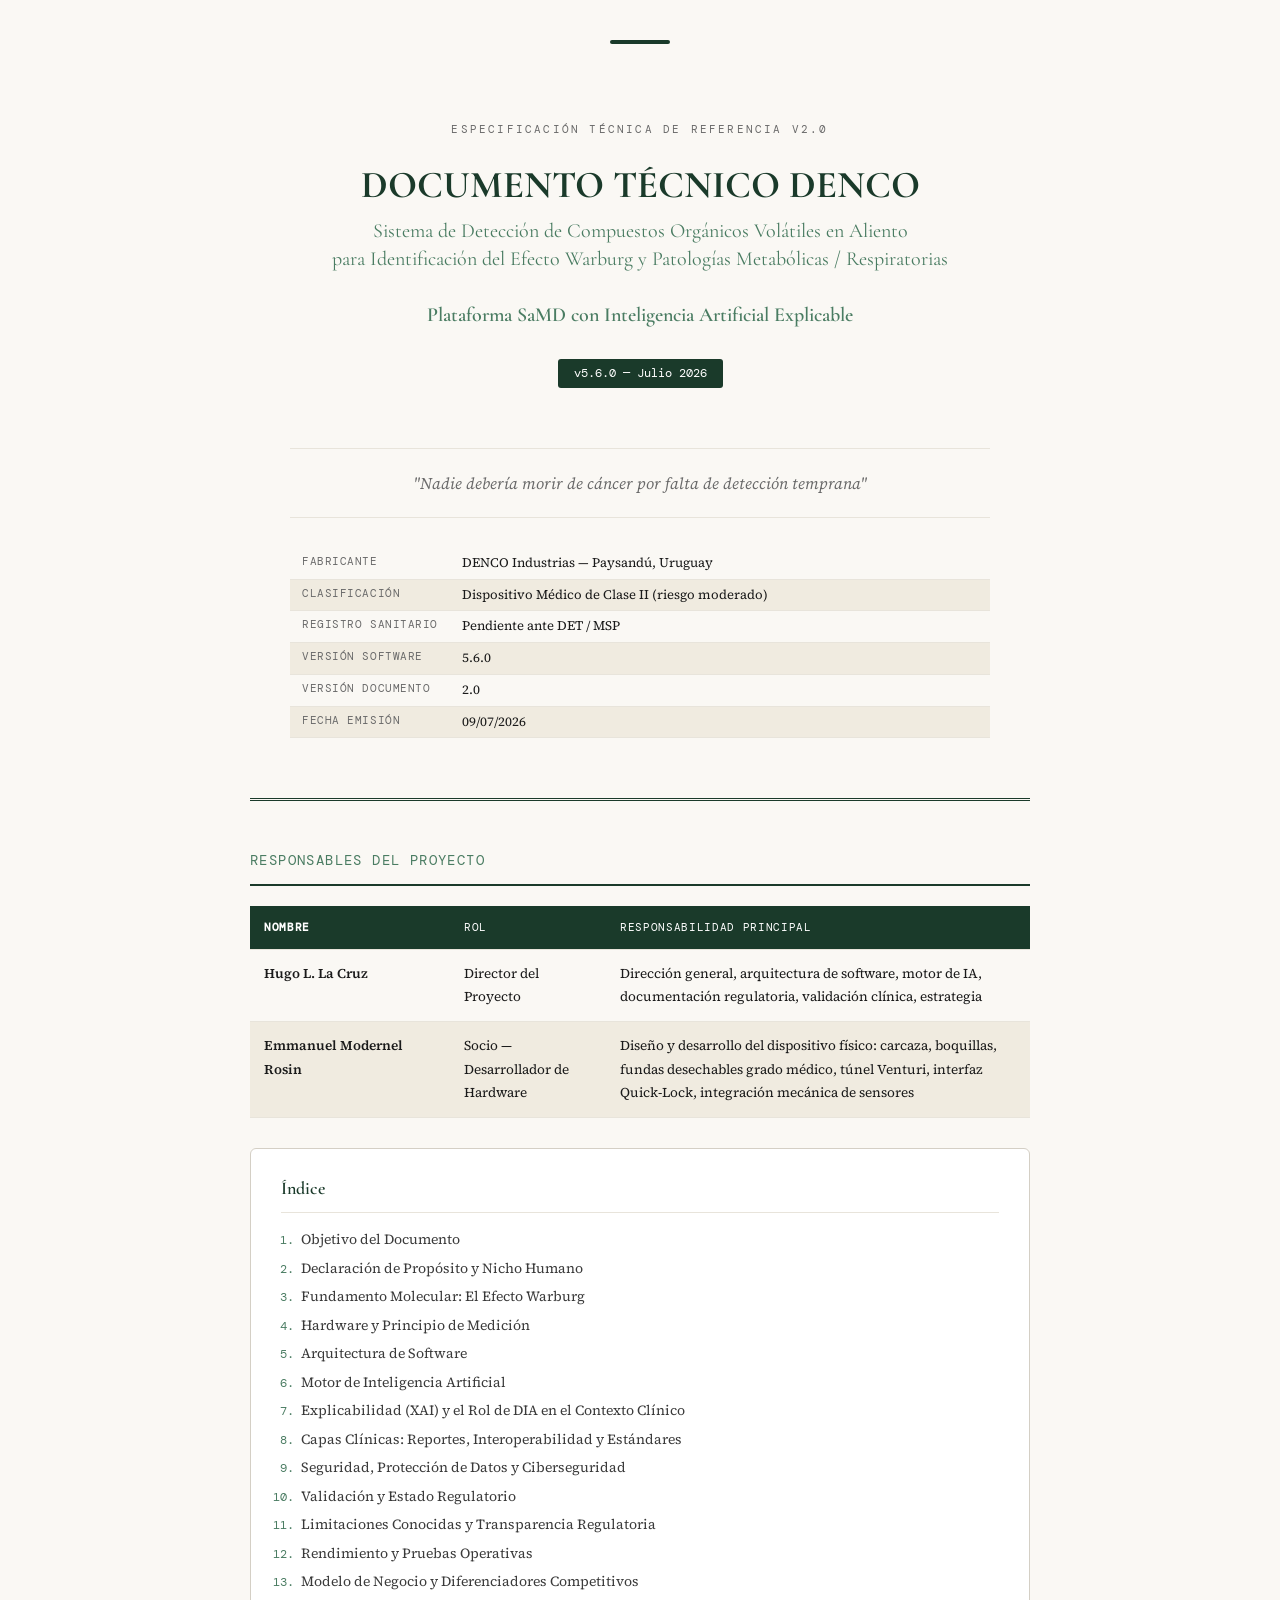
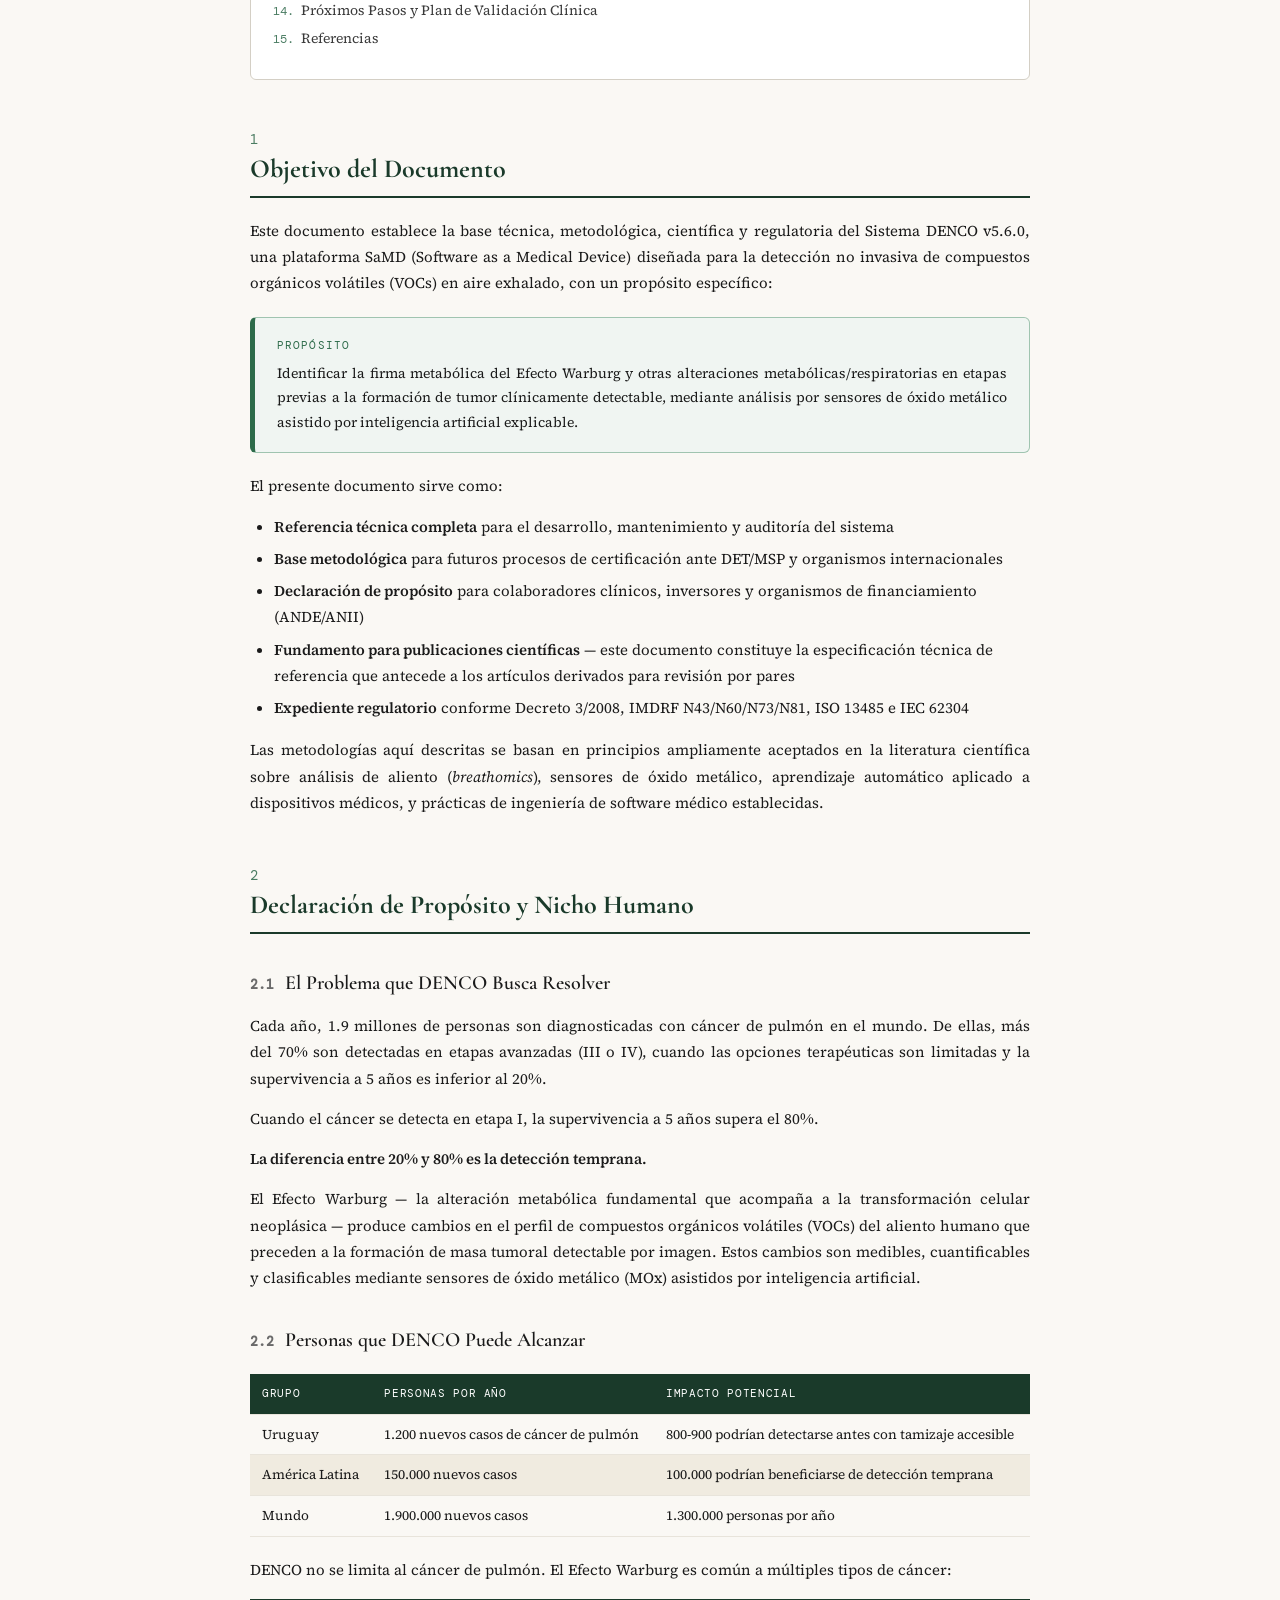
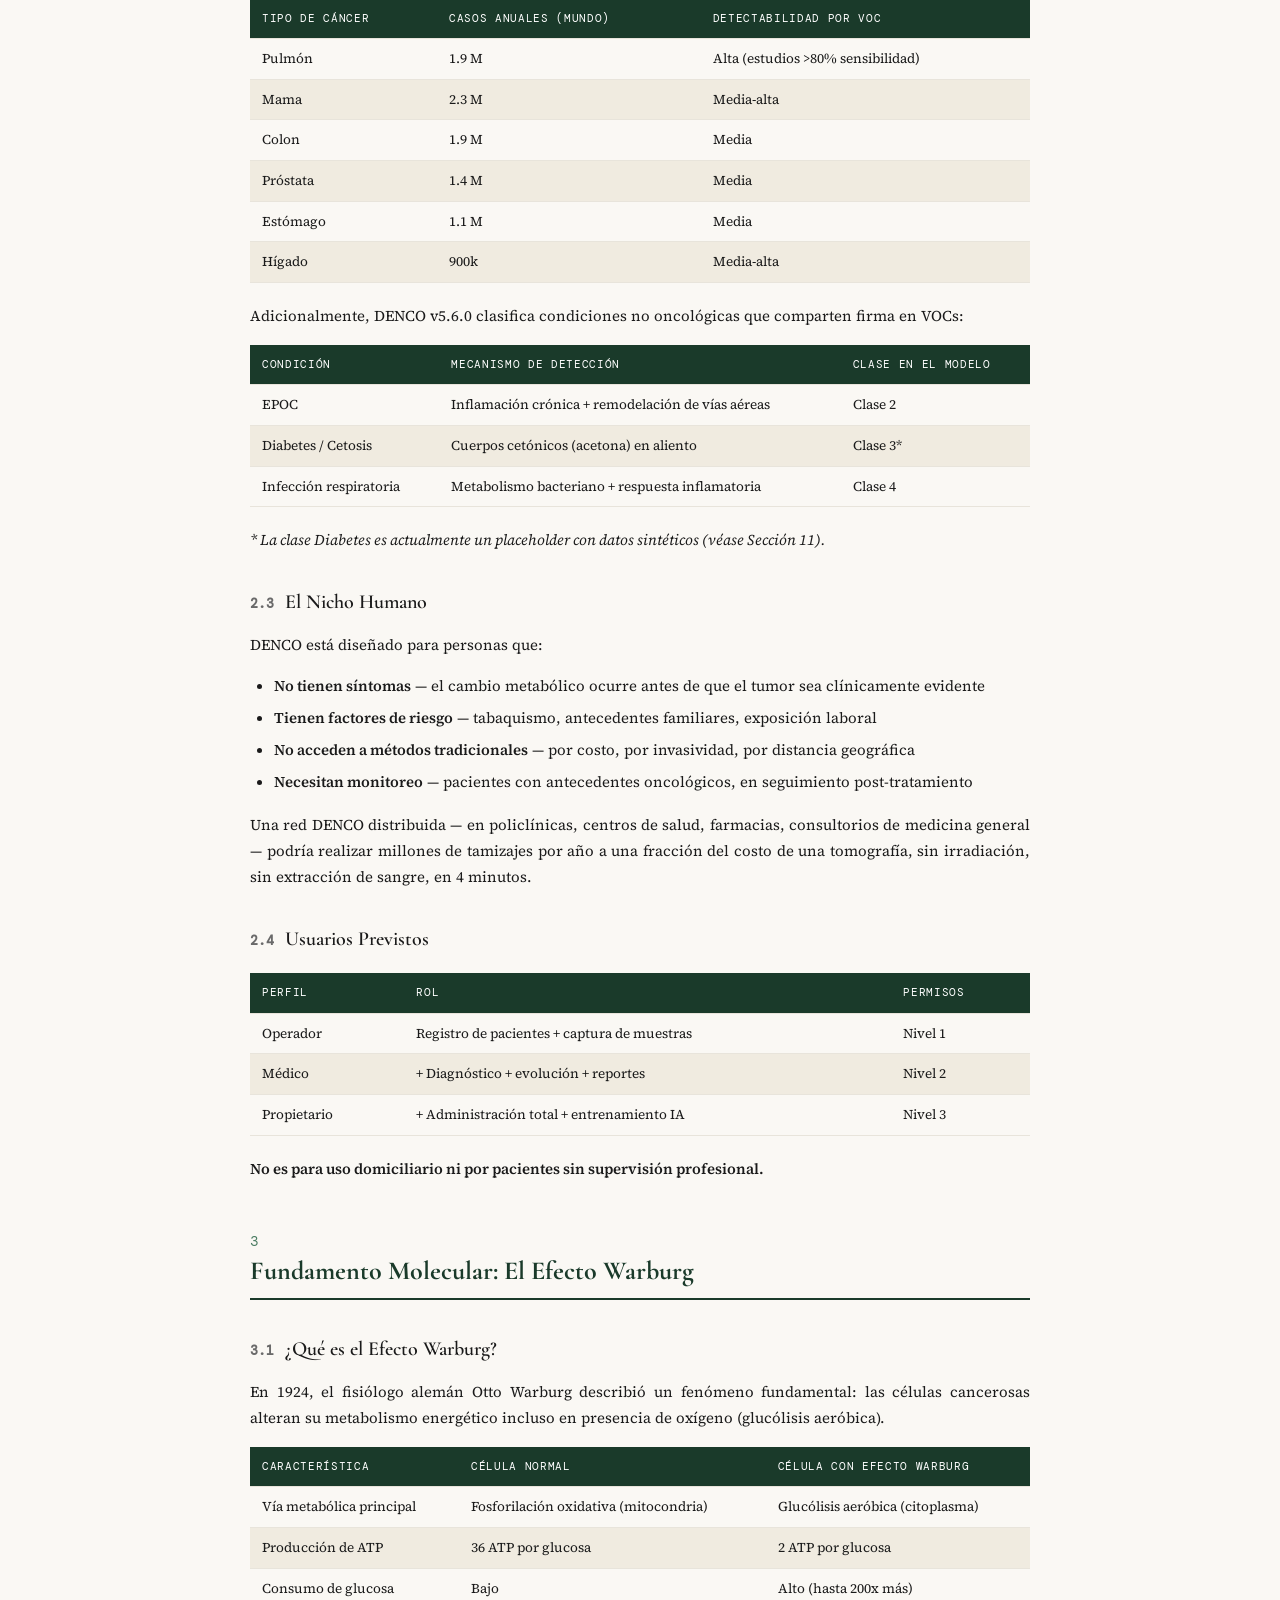
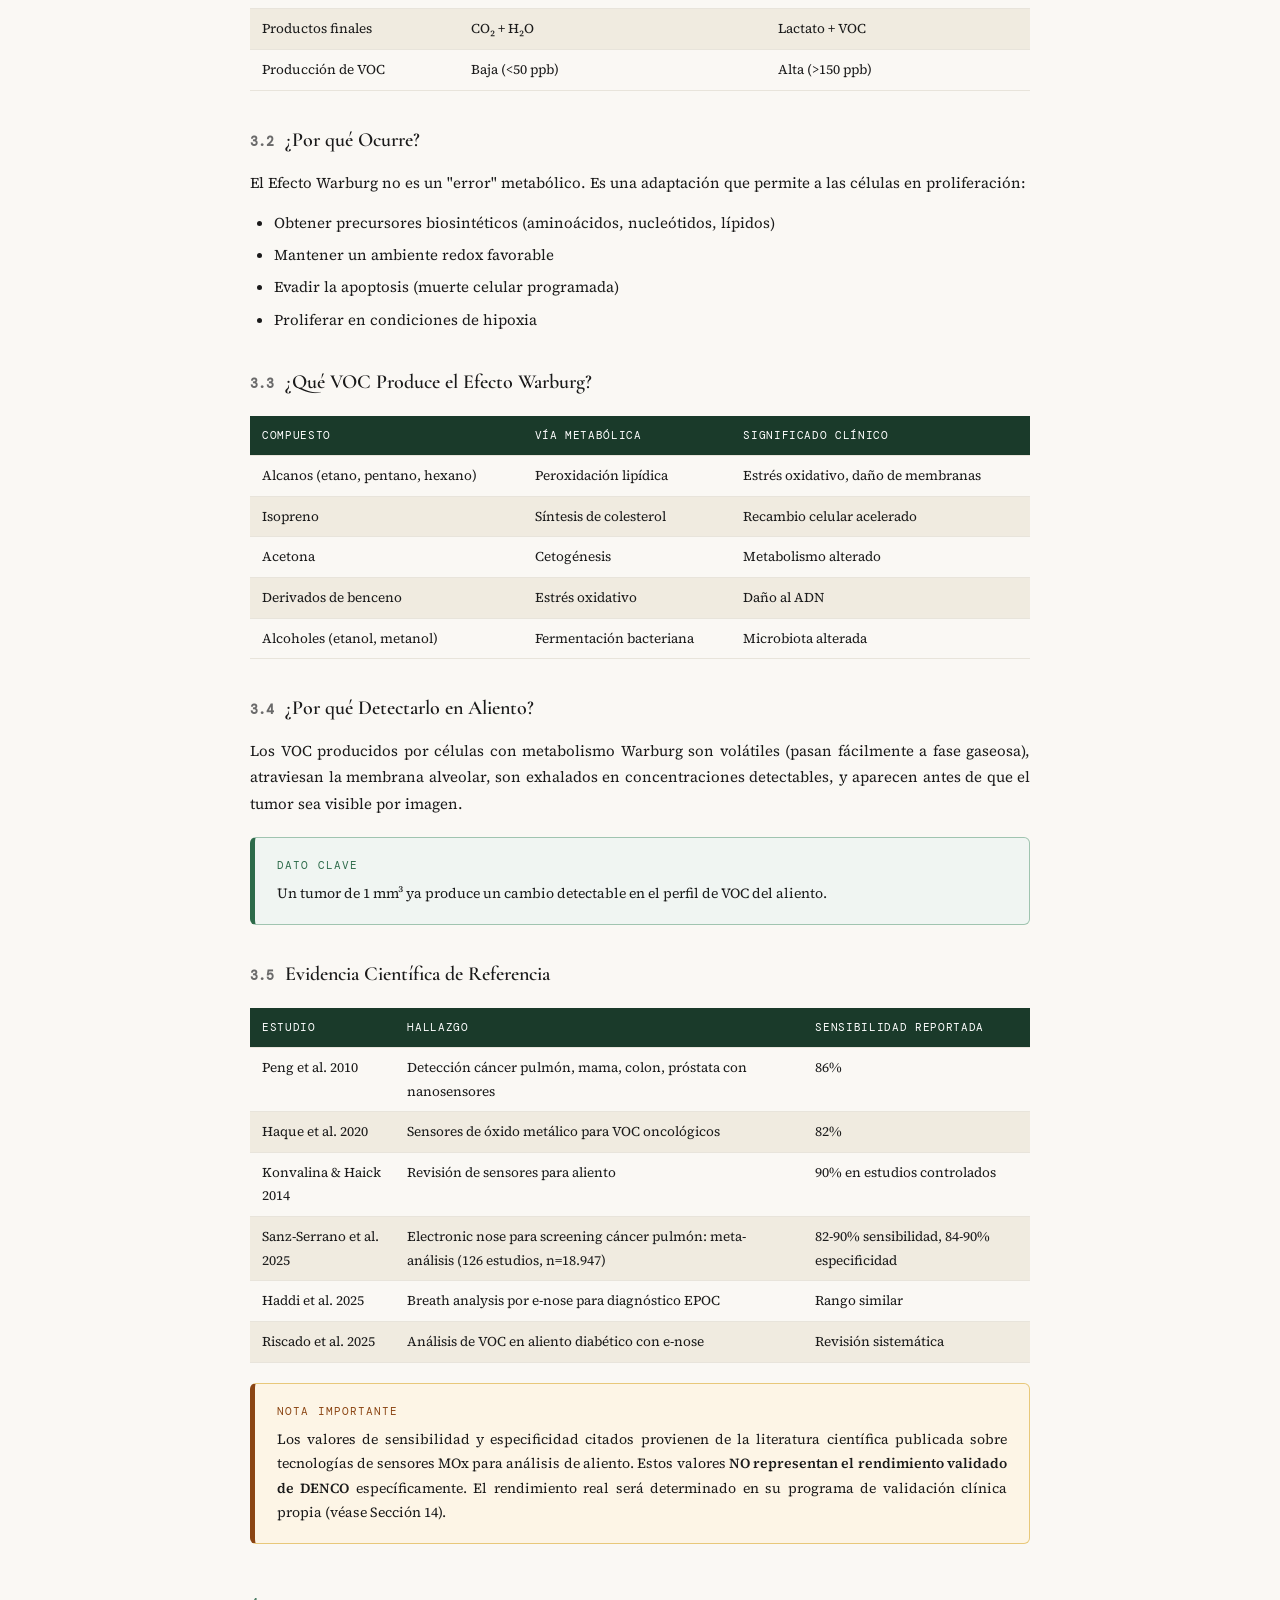
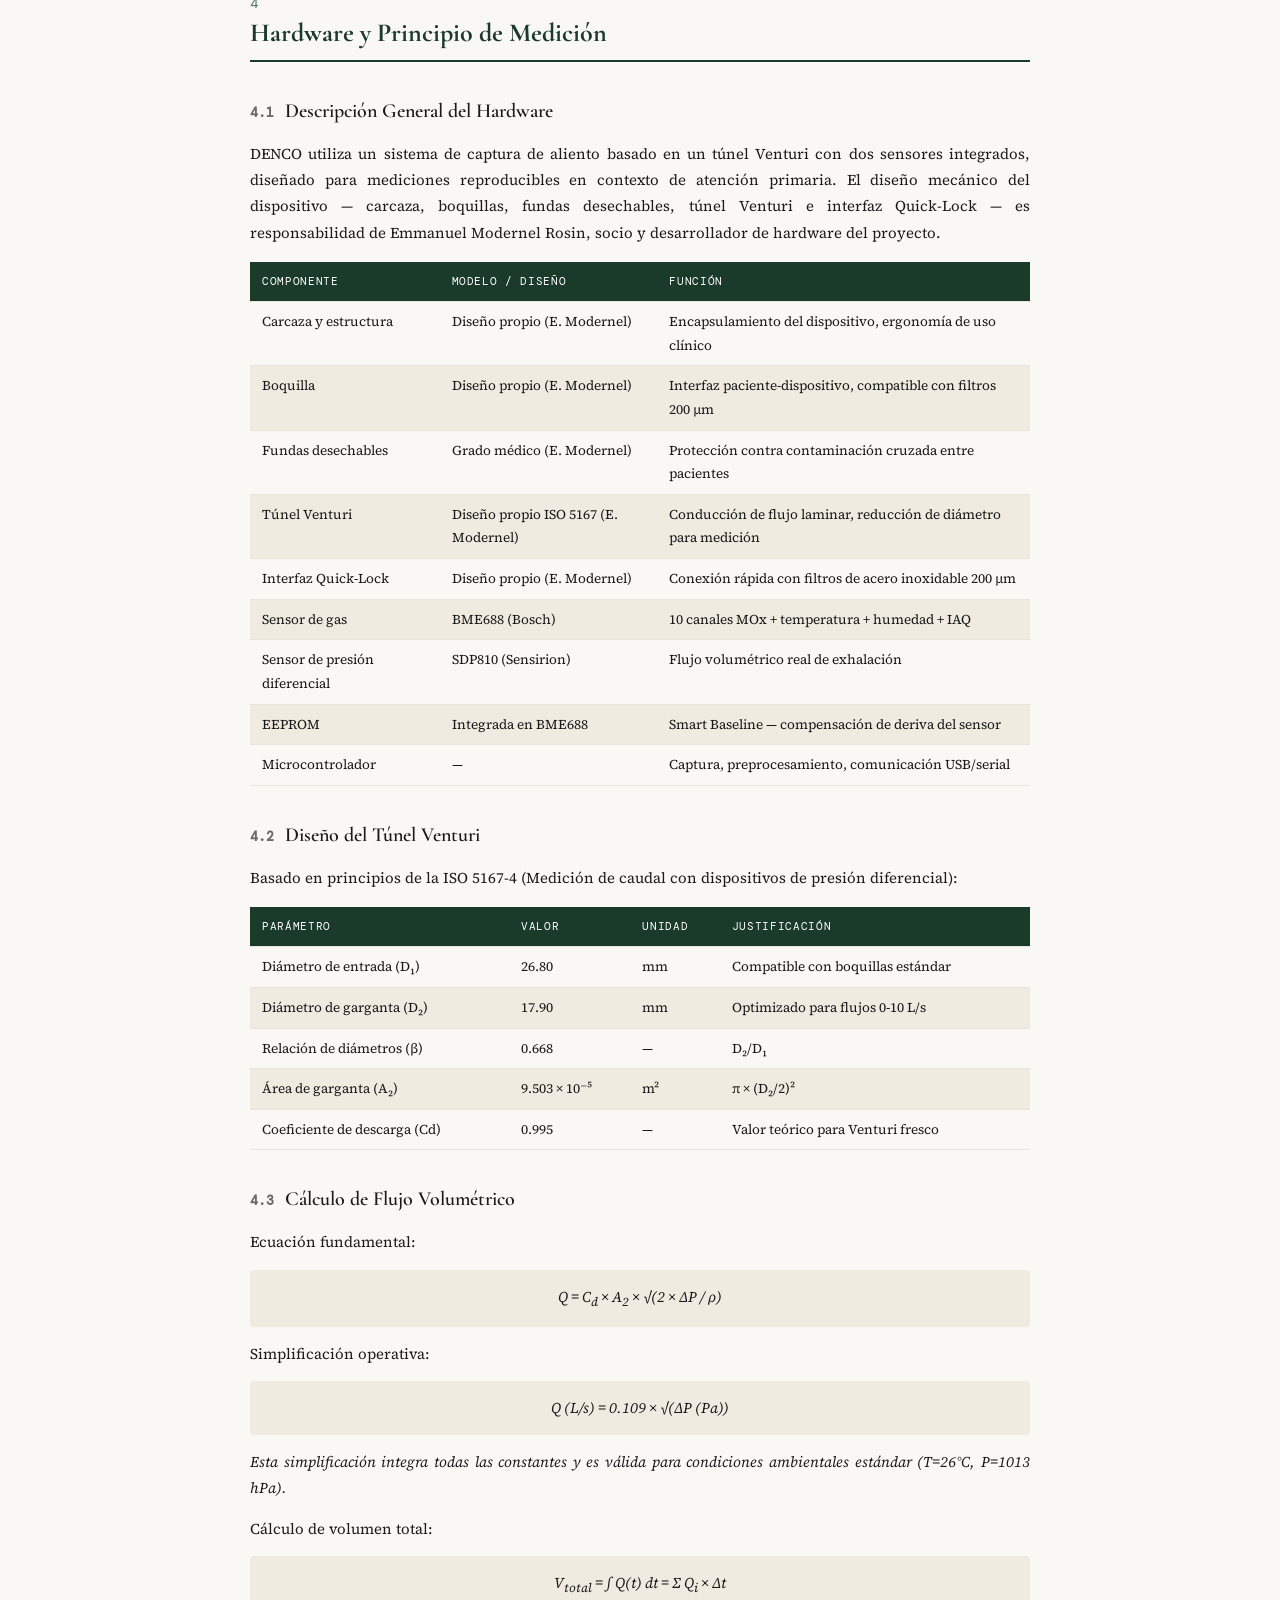
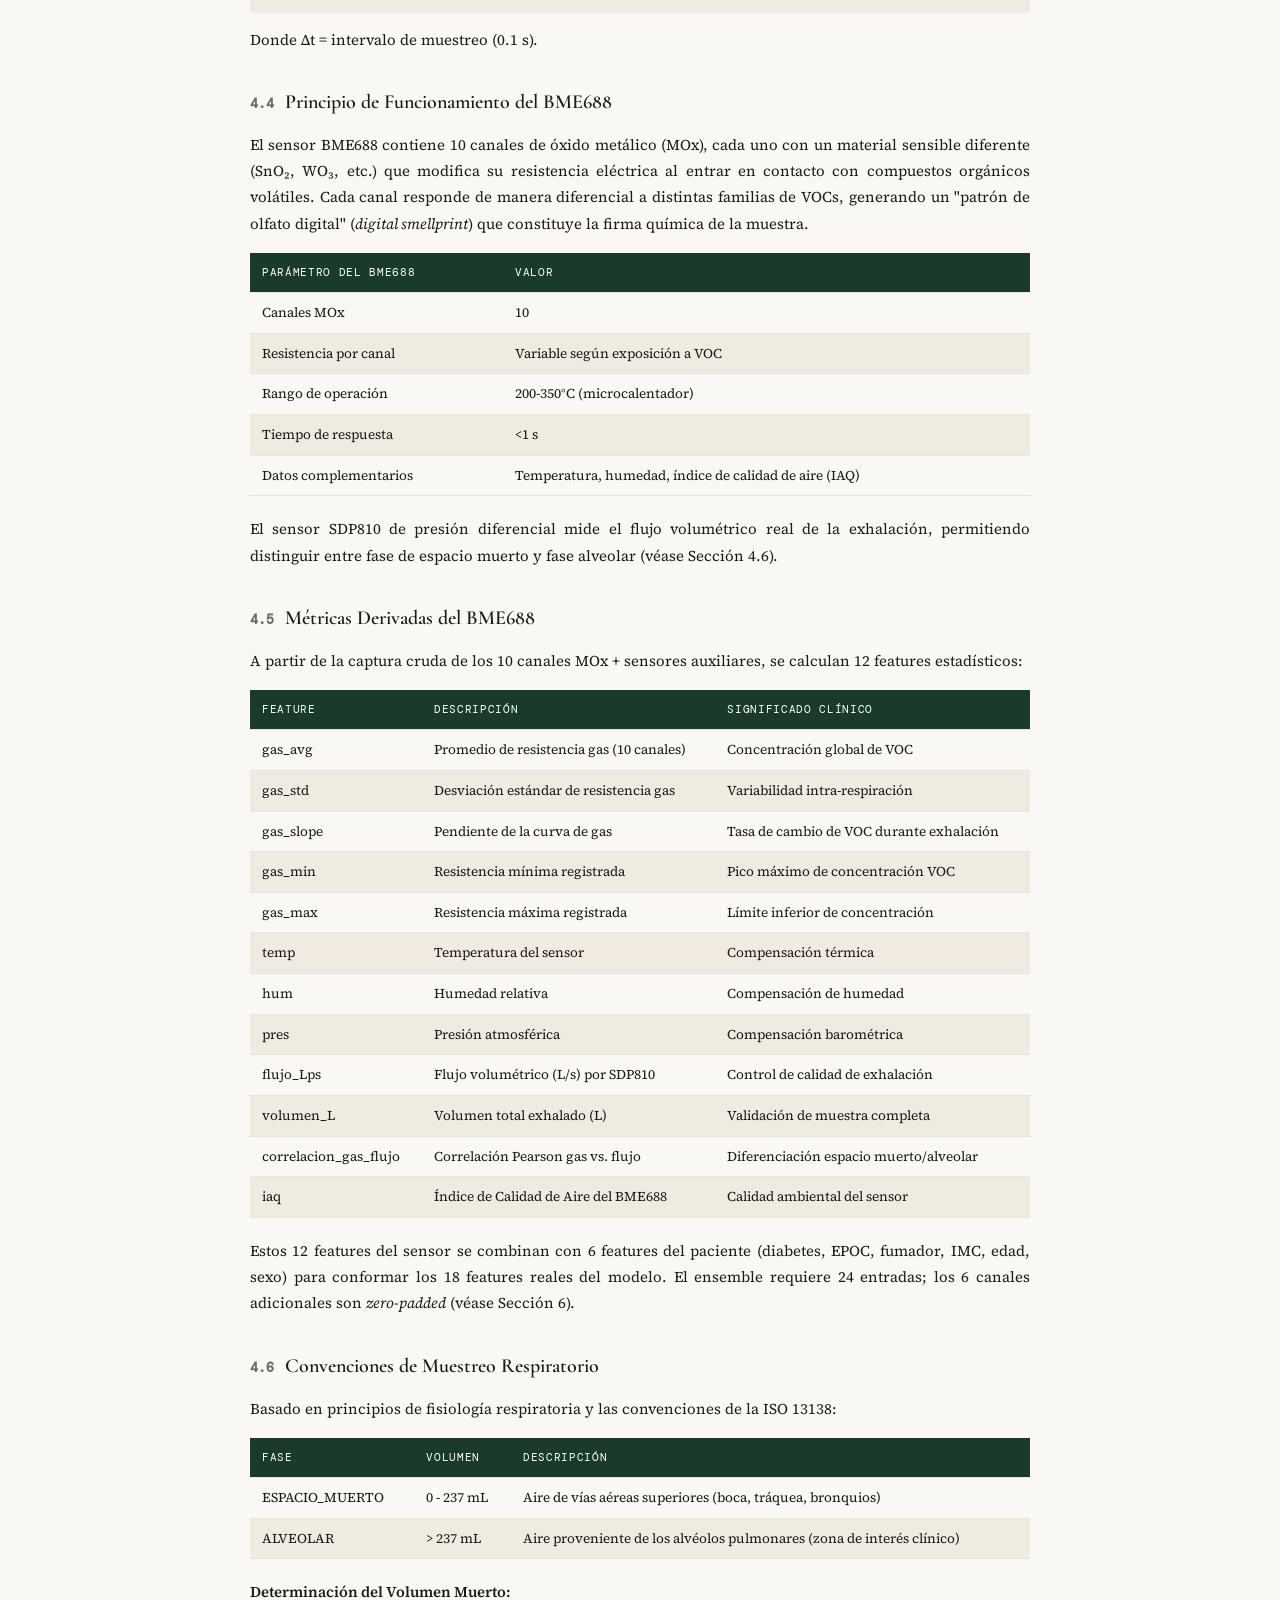
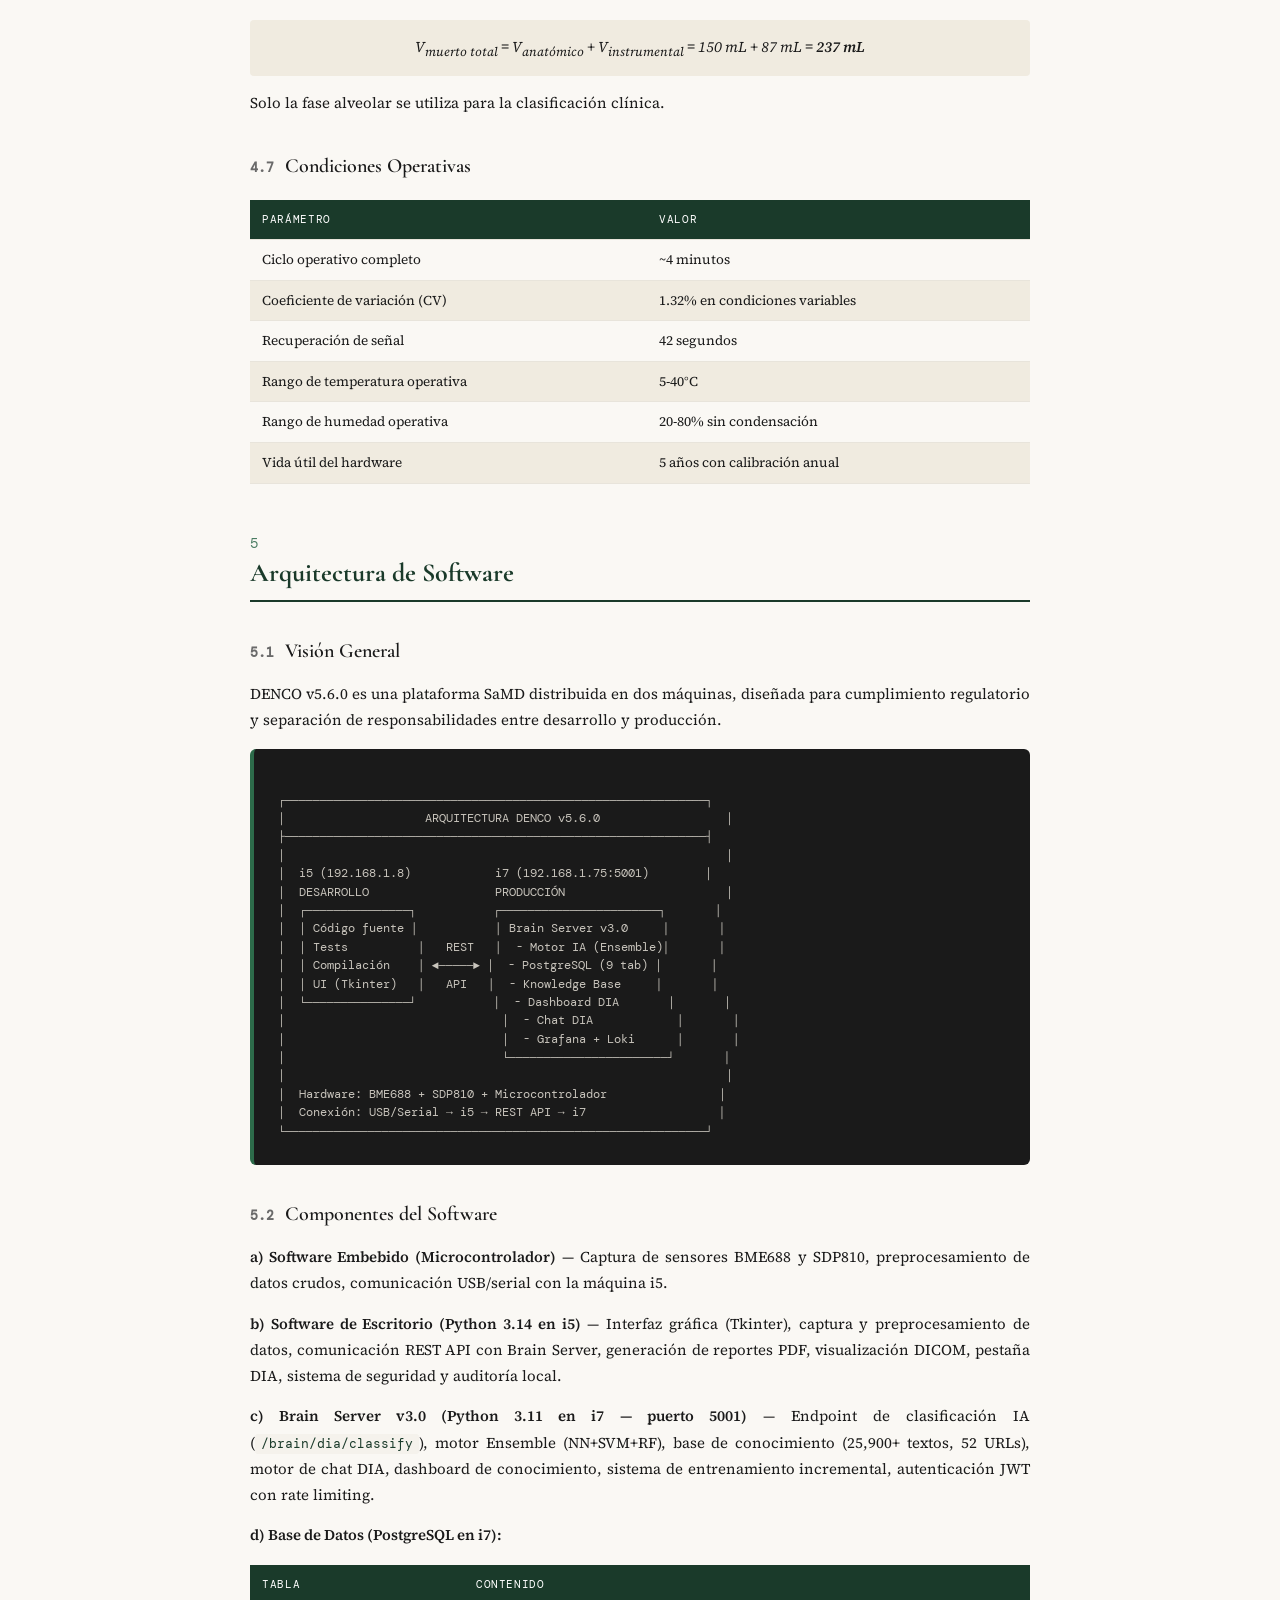
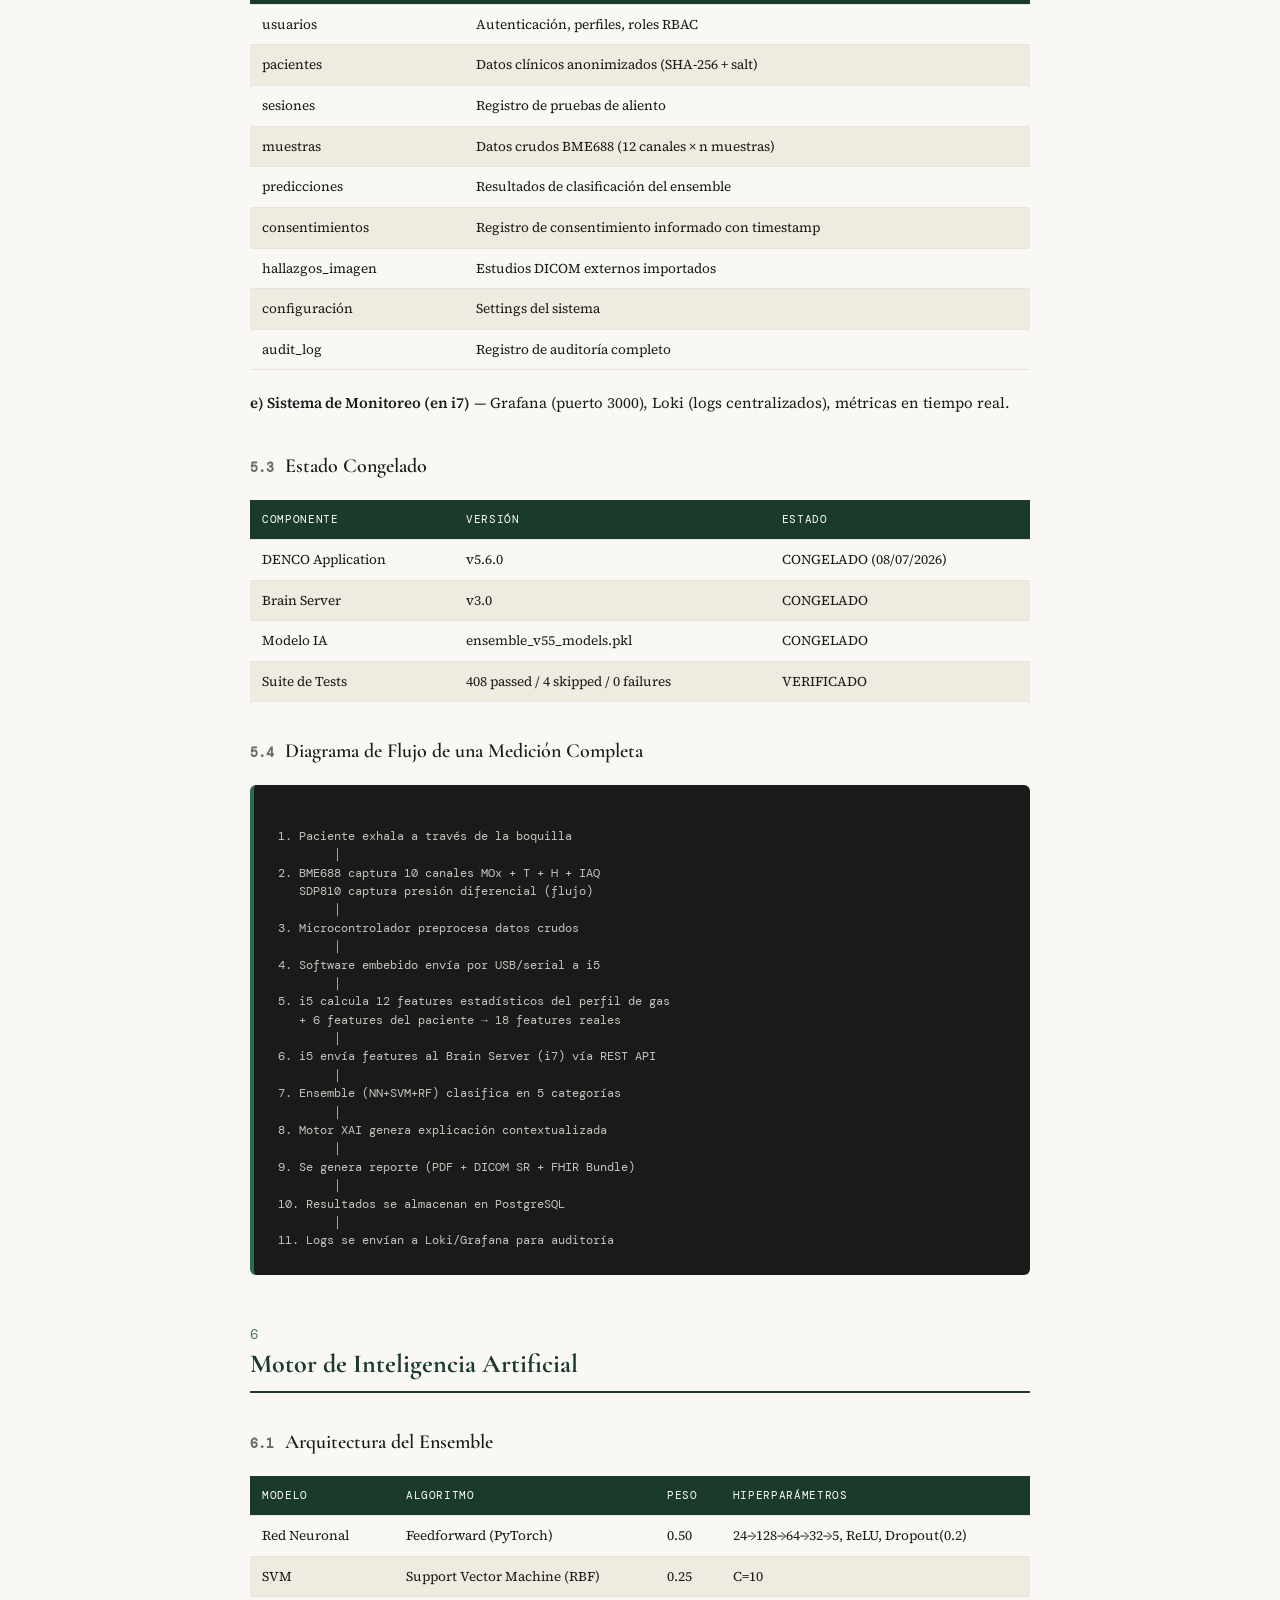
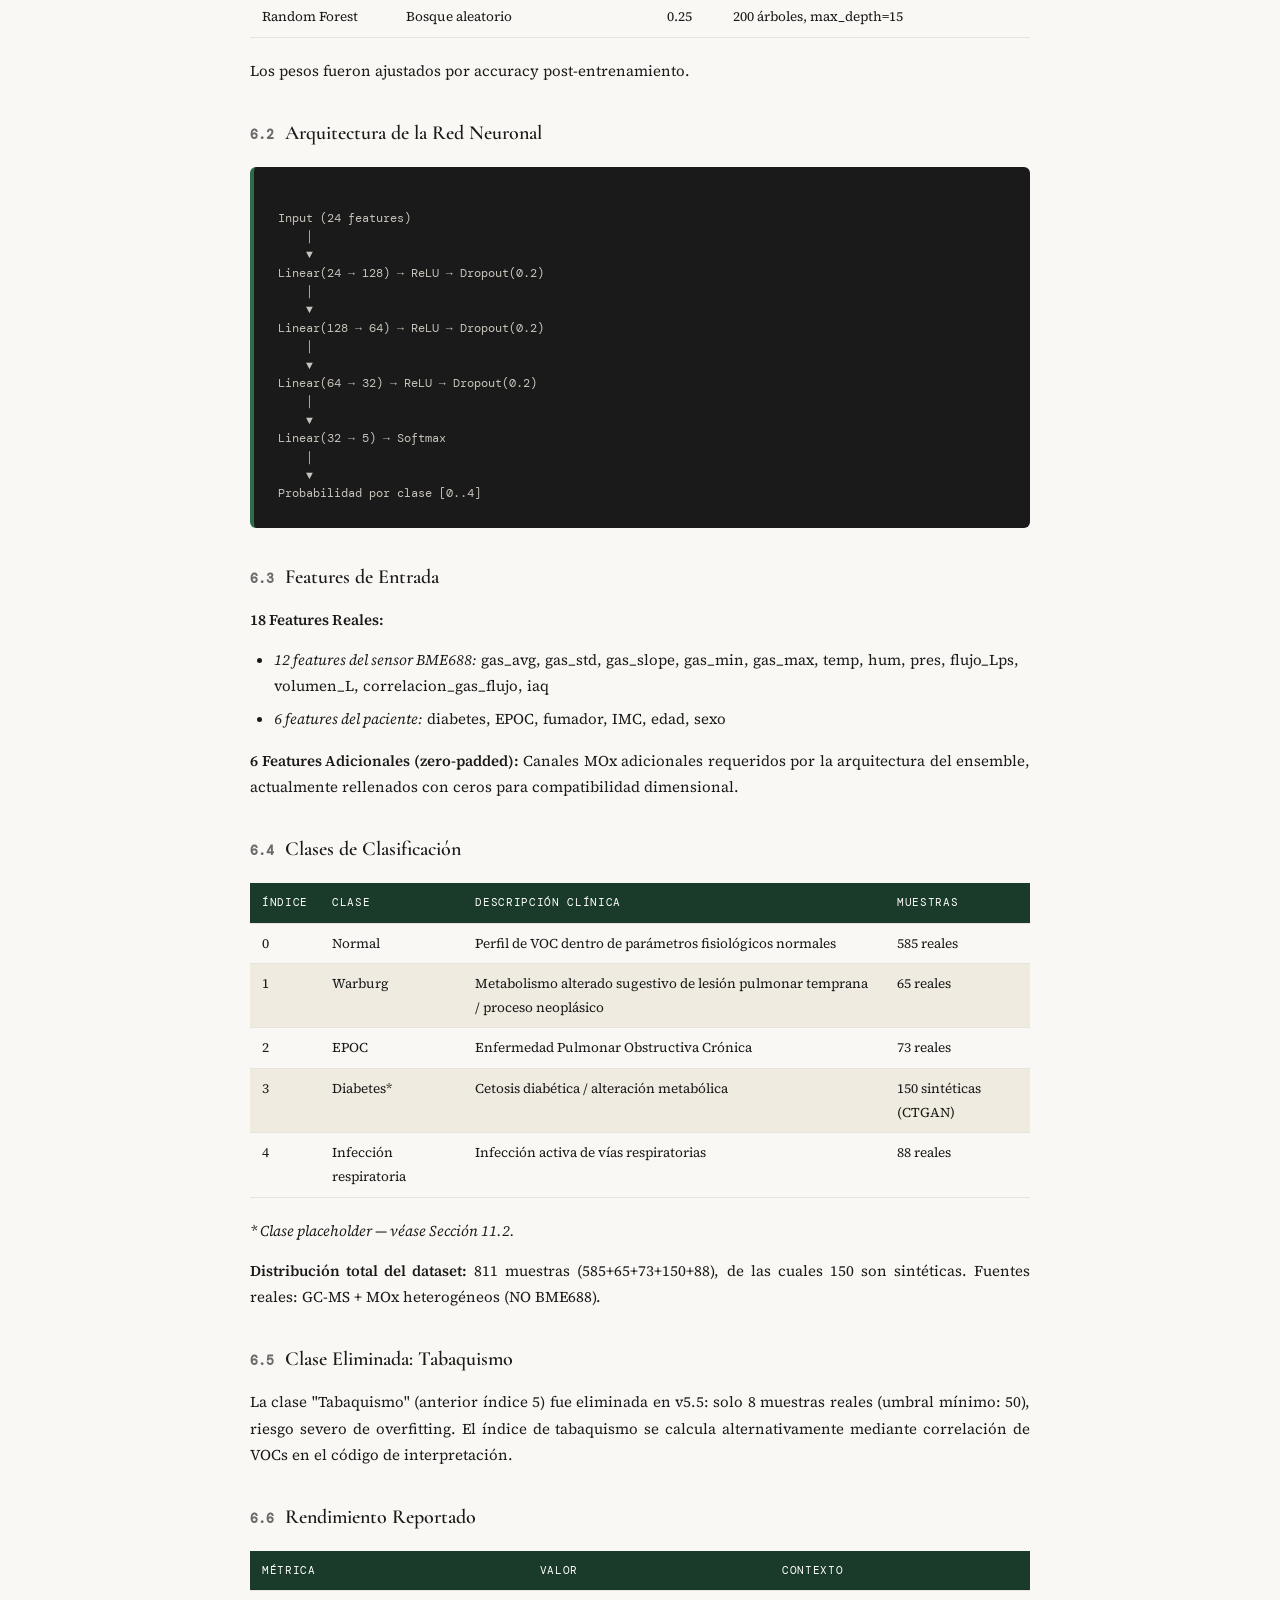
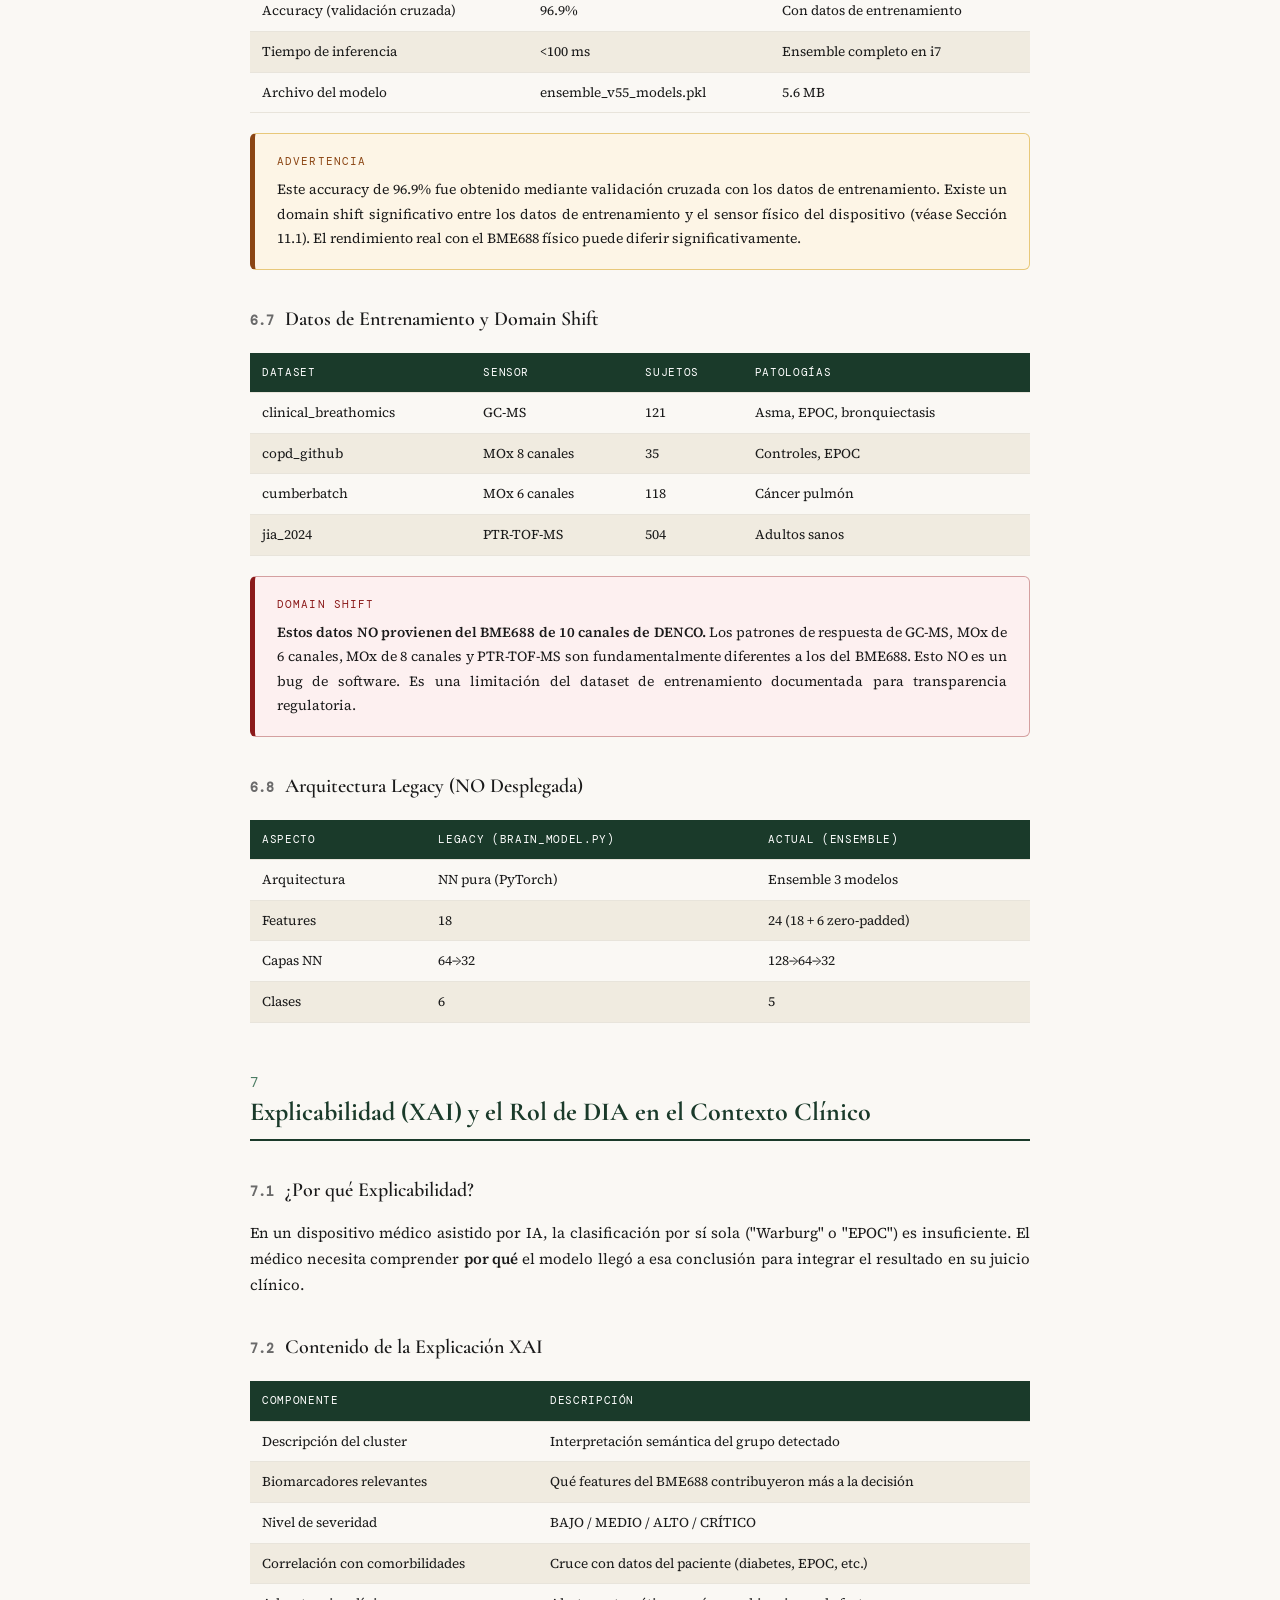
==== index.html @ 4886f124 "Rename Denco_documento_tecnico.html to index.html" ====
<!DOCTYPE html>
<html lang="es">
<head>
<meta charset="UTF-8">
<meta name="viewport" content="width=device-width, initial-scale=1.0">
<title>DOCUMENTO TÉCNICO DENCO v5.6.0 — Versión 2.0</title>
<link rel="preconnect" href="https://fonts.googleapis.com">
<link href="https://fonts.googleapis.com/css2?family=Cormorant+Garamond:wght@400;600;700&family=Source+Serif+4:ital,wght@0,300;0,400;0,600;0,700;1,400&family=DM+Mono:wght@300;400&display=swap" rel="stylesheet">
<style>
  :root {
    --bg: #faf8f4;
    --surface: #ffffff;
    --accent: #1a3a2a;
    --accent-light: #2d6b4a;
    --accent-muted: #4a7c62;
    --text-primary: #1a1a1a;
    --text-secondary: #3a3a3a;
    --text-muted: #6a6a6a;
    --border: #d4cfc5;
    --border-light: #e8e4db;
    --warning: #8b4513;
    --critical: #8b1a1a;
    --highlight: #f0ebe0;
    --code-bg: #f5f2ec;
  }
  * { margin:0; padding:0; box-sizing:border-box; }
  body {
    font-family:'Source Serif 4','Georgia',serif;
    background:var(--bg);
    color:var(--text-primary);
    font-size:15px;
    line-height:1.75;
    -webkit-font-smoothing:antialiased;
  }
  .page-container { max-width:820px; margin:0 auto; padding:40px 20px; }

  /* COVER */
  .cover {
    text-align:center; padding:80px 40px 60px;
    border-bottom:3px double var(--accent); margin-bottom:50px;
    position:relative;
  }
  .cover::before {
    content:''; position:absolute; top:0; left:50%; transform:translateX(-50%);
    width:60px; height:4px; background:var(--accent); border-radius:2px;
  }
  .cover .label {
    font-family:'DM Mono',monospace; font-size:11px; letter-spacing:0.2em;
    text-transform:uppercase; color:var(--text-muted); margin-bottom:24px;
  }
  .cover h1 {
    font-family:'Cormorant Garamond',serif; font-size:38px; font-weight:700;
    color:var(--accent); line-height:1.2; margin-bottom:8px;
  }
  .cover .subtitle {
    font-family:'Cormorant Garamond',serif; font-size:20px; font-weight:400;
    color:var(--accent-muted); margin-bottom:30px; line-height:1.4;
  }
  .cover .version-badge {
    display:inline-block; font-family:'DM Mono',monospace; font-size:12px;
    background:var(--accent); color:white; padding:4px 16px; border-radius:3px;
    margin-bottom:30px;
  }
  .cover .motto {
    font-style:italic; font-size:16px; color:var(--text-muted);
    margin:30px 0; padding:20px 0;
    border-top:1px solid var(--border-light); border-bottom:1px solid var(--border-light);
  }
  .cover .meta-table { margin:24px auto 0; text-align:left; font-size:13px; }
  .cover .meta-table td { padding:4px 12px; vertical-align:top; }
  .cover .meta-table td:first-child {
    font-family:'DM Mono',monospace; font-size:11px; letter-spacing:0.05em;
    color:var(--text-muted); text-transform:uppercase; white-space:nowrap; width:160px;
  }

  /* HEADINGS */
  h2 {
    font-family:'Cormorant Garamond',serif; font-size:26px; font-weight:700;
    color:var(--accent); margin:50px 0 20px; padding-bottom:10px;
    border-bottom:2px solid var(--accent); line-height:1.3;
  }
  h2 .section-num {
    font-family:'DM Mono',monospace; font-size:14px; font-weight:400;
    color:var(--accent-muted); display:block; margin-bottom:4px; letter-spacing:0.1em;
  }
  h3 {
    font-family:'Cormorant Garamond',serif; font-size:20px; font-weight:600;
    color:var(--text-primary); margin:32px 0 12px;
  }
  h3 .sub-num { font-family:'DM Mono',monospace; font-size:13px; color:var(--text-muted); margin-right:6px; }
  h4 {
    font-family:'Source Serif 4',serif; font-size:16px; font-weight:600;
    color:var(--text-secondary); margin:24px 0 8px;
  }

  p { margin-bottom:14px; text-align:justify; hyphens:auto; }
  strong { font-weight:600; }
  em { font-style:italic; }

  /* TABLES */
  table { width:100%; border-collapse:collapse; margin:16px 0 20px; font-size:13.5px; }
  thead td, th {
    font-family:'DM Mono',monospace; font-size:11px; letter-spacing:0.06em;
    text-transform:uppercase; background:var(--accent); color:white;
    padding:10px 12px; text-align:left; font-weight:400;
  }
  td { padding:8px 12px; border-bottom:1px solid var(--border-light); vertical-align:top; }
  tbody tr:nth-child(even) { background:var(--highlight); }
  tbody tr:hover { background:#e8e3d8; }

  /* CODE */
  code {
    font-family:'DM Mono',monospace; font-size:12.5px; background:var(--code-bg);
    padding:2px 6px; border-radius:3px; color:var(--accent);
  }
  pre {
    background:#1a1a1a; color:#e0ddd5; padding:20px 24px; border-radius:6px;
    font-family:'DM Mono',monospace; font-size:12px; line-height:1.7;
    overflow-x:auto; margin:16px 0 20px; border-left:4px solid var(--accent-light);
  }
  pre .comment { color:#6a9955; }
  pre .highlight-line { color:#e8c547; }

  blockquote {
    border-left:4px solid var(--accent-muted); padding:16px 20px; margin:20px 0;
    background:var(--highlight); font-style:italic; color:var(--text-secondary);
    border-radius:0 6px 6px 0;
  }

  .callout {
    padding:18px 22px; margin:20px 0; border-radius:6px; font-size:14px;
  }
  .callout-warning { background:#fdf5e6; border:1px solid #e8c87a; border-left:5px solid var(--warning); }
  .callout-critical { background:#fdf0f0; border:1px solid #d4a0a0; border-left:5px solid var(--critical); }
  .callout-info { background:#f0f5f2; border:1px solid #a0c4b0; border-left:5px solid var(--accent-light); }
  .callout-title {
    font-family:'DM Mono',monospace; font-size:11px; text-transform:uppercase;
    letter-spacing:0.1em; margin-bottom:6px; font-weight:400;
  }
  .callout-warning .callout-title { color:var(--warning); }
  .callout-critical .callout-title { color:var(--critical); }
  .callout-info .callout-title { color:var(--accent-light); }

  ul, ol { margin:10px 0 16px 24px; }
  li { margin-bottom:6px; }

  /* SIGNATURES */
  .signatures {
    display:grid; grid-template-columns:1fr 1fr; gap:50px;
    margin-top:50px; padding-top:30px; border-top:2px solid var(--accent);
  }
  .sig-block { text-align:center; }
  .sig-line { border-bottom:1px solid var(--text-primary); height:60px; margin-bottom:12px; }
  .sig-name { font-weight:600; font-size:15px; margin-bottom:2px; }
  .sig-role {
    font-family:'DM Mono',monospace; font-size:11px; color:var(--text-muted);
    text-transform:uppercase; letter-spacing:0.08em;
  }

  .doc-footer {
    margin-top:60px; padding-top:20px; border-top:3px double var(--accent);
    text-align:center; font-family:'DM Mono',monospace; font-size:11px;
    color:var(--text-muted); line-height:2;
  }

  /* TOC */
  .toc {
    margin:30px 0 40px; padding:24px 30px; background:var(--surface);
    border:1px solid var(--border); border-radius:6px;
  }
  .toc-title {
    font-family:'Cormorant Garamond',serif; font-size:18px; font-weight:600;
    color:var(--accent); margin-bottom:14px; padding-bottom:8px;
    border-bottom:1px solid var(--border-light);
  }
  .toc ol { margin:0; padding-left:20px; }
  .toc li { margin-bottom:4px; font-size:14px; color:var(--text-secondary); }
  .toc li::marker { color:var(--accent-muted); font-family:'DM Mono',monospace; font-size:12px; }

  /* DIAGRAM */
  .diagram {
    background:#1a1a1a; color:#c8c4bc; padding:24px; border-radius:6px;
    font-family:'DM Mono',monospace; font-size:11.5px; line-height:1.6;
    overflow-x:auto; margin:16px 0 20px; white-space:pre;
    border-left:4px solid var(--accent-light);
  }

  .equation {
    text-align:center; padding:14px; margin:14px 0;
    background:var(--highlight); border-radius:4px; font-style:italic; font-size:15px;
  }

  @media print {
    body { font-size:11pt; }
    .page-container { max-width:100%; padding:0; }
    .cover { page-break-after:always; }
    h2 { page-break-before:always; }
    h2:first-of-type { page-break-before:avoid; }
    table { page-break-inside:avoid; }
    pre { page-break-inside:avoid; }
    .callout { page-break-inside:avoid; }
  }

  .fade-in { opacity:0; transform:translateY(16px); animation:fadeUp .5s ease forwards; }
  @keyframes fadeUp { to { opacity:1; transform:translateY(0); } }
  .fade-in:nth-child(2) { animation-delay:.05s; }
  .fade-in:nth-child(3) { animation-delay:.1s; }
  .fade-in:nth-child(4) { animation-delay:.15s; }
  .fade-in:nth-child(5) { animation-delay:.2s; }

  .version-table td:first-child {
    font-family:'DM Mono',monospace; font-weight:400; color:var(--accent); white-space:nowrap;
  }

  .resp-table { margin:20px 0 30px; }
  .resp-table td { padding:12px 14px; }
  .resp-table td:first-child { width:200px; font-weight:600; }
</style>
</head>
<body>
<div class="page-container">

<!-- ═══════════════════ COVER ═══════════════════ -->
<div class="cover fade-in">
  <div class="label">Especificación Técnica de Referencia v2.0</div>
  <h1>DOCUMENTO TÉCNICO DENCO</h1>
  <div class="subtitle">
    Sistema de Detección de Compuestos Orgánicos Volátiles en Aliento<br>
    para Identificación del Efecto Warburg y Patologías Metabólicas / Respiratorias<br><br>
    <strong>Plataforma SaMD con Inteligencia Artificial Explicable</strong>
  </div>
  <div class="version-badge">v5.6.0 &mdash; Julio 2026</div>
  <div class="motto">
    "Nadie debería morir de cáncer por falta de detección temprana"
  </div>
  <table class="meta-table">
    <tr><td>Fabricante</td><td>DENCO Industrias &mdash; Paysandú, Uruguay</td></tr>
    <tr><td>Clasificación</td><td>Dispositivo Médico de Clase II (riesgo moderado)</td></tr>
    <tr><td>Registro Sanitario</td><td>Pendiente ante DET / MSP</td></tr>
    <tr><td>Versión Software</td><td>5.6.0</td></tr>
    <tr><td>Versión Documento</td><td>2.0</td></tr>
    <tr><td>Fecha Emisión</td><td>09/07/2026</td></tr>
  </table>
</div>

<!-- ═══════════════════ RESPONSABLES ═══════════════════ -->
<div class="fade-in">
<h2><span class="section-num">RESPONSABLES DEL PROYECTO</span></h2>

<table class="resp-table">
  <thead>
    <tr><td>Nombre</td><td>Rol</td><td>Responsabilidad Principal</td></tr>
  </thead>
  <tbody>
    <tr>
      <td>Hugo L. La Cruz</td>
      <td>Director del Proyecto</td>
      <td>Dirección general, arquitectura de software, motor de IA, documentación regulatoria, validación clínica, estrategia</td>
    </tr>
    <tr>
      <td>Emmanuel Modernel Rosin</td>
      <td>Socio &mdash; Desarrollador de Hardware</td>
      <td>Diseño y desarrollo del dispositivo físico: carcaza, boquillas, fundas desechables grado médico, túnel Venturi, interfaz Quick-Lock, integración mecánica de sensores</td>
    </tr>
  </tbody>
</table>
</div>

<!-- ═══════════════════ ÍNDICE ═══════════════════ -->
<div class="toc fade-in">
  <div class="toc-title">Índice</div>
  <ol>
    <li>Objetivo del Documento</li>
    <li>Declaración de Propósito y Nicho Humano</li>
    <li>Fundamento Molecular: El Efecto Warburg</li>
    <li>Hardware y Principio de Medición</li>
    <li>Arquitectura de Software</li>
    <li>Motor de Inteligencia Artificial</li>
    <li>Explicabilidad (XAI) y el Rol de DIA en el Contexto Clínico</li>
    <li>Capas Clínicas: Reportes, Interoperabilidad y Estándares</li>
    <li>Seguridad, Protección de Datos y Ciberseguridad</li>
    <li>Validación y Estado Regulatorio</li>
    <li>Limitaciones Conocidas y Transparencia Regulatoria</li>
    <li>Rendimiento y Pruebas Operativas</li>
    <li>Modelo de Negocio y Diferenciadores Competitivos</li>
    <li>Próximos Pasos y Plan de Validación Clínica</li>
    <li>Referencias</li>
  </ol>
</div>

<!-- ═══════════════════ 1. OBJETIVO ═══════════════════ -->
<h2 class="fade-in"><span class="section-num">1</span>Objetivo del Documento</h2>

<p>Este documento establece la base técnica, metodológica, científica y regulatoria del Sistema DENCO v5.6.0, una plataforma SaMD (Software as a Medical Device) diseñada para la detección no invasiva de compuestos orgánicos volátiles (VOCs) en aire exhalado, con un propósito específico:</p>

<div class="callout callout-info">
  <div class="callout-title">Propósito</div>
  <p style="margin-bottom:0">Identificar la firma metabólica del Efecto Warburg y otras alteraciones metabólicas/respiratorias en etapas previas a la formación de tumor clínicamente detectable, mediante análisis por sensores de óxido metálico asistido por inteligencia artificial explicable.</p>
</div>

<p>El presente documento sirve como:</p>
<ul>
  <li><strong>Referencia técnica completa</strong> para el desarrollo, mantenimiento y auditoría del sistema</li>
  <li><strong>Base metodológica</strong> para futuros procesos de certificación ante DET/MSP y organismos internacionales</li>
  <li><strong>Declaración de propósito</strong> para colaboradores clínicos, inversores y organismos de financiamiento (ANDE/ANII)</li>
  <li><strong>Fundamento para publicaciones científicas</strong> — este documento constituye la especificación técnica de referencia que antecede a los artículos derivados para revisión por pares</li>
  <li><strong>Expediente regulatorio</strong> conforme Decreto 3/2008, IMDRF N43/N60/N73/N81, ISO 13485 e IEC 62304</li>
</ul>

<p>Las metodologías aquí descritas se basan en principios ampliamente aceptados en la literatura científica sobre análisis de aliento (<em>breathomics</em>), sensores de óxido metálico, aprendizaje automático aplicado a dispositivos médicos, y prácticas de ingeniería de software médico establecidas.</p>

<!-- ═══════════════════ 2. PROPÓSITO ═══════════════════ -->
<h2><span class="section-num">2</span>Declaración de Propósito y Nicho Humano</h2>

<h3><span class="sub-num">2.1</span> El Problema que DENCO Busca Resolver</h3>
<p>Cada año, 1.9 millones de personas son diagnosticadas con cáncer de pulmón en el mundo. De ellas, más del 70% son detectadas en etapas avanzadas (III o IV), cuando las opciones terapéuticas son limitadas y la supervivencia a 5 años es inferior al 20%.</p>
<p>Cuando el cáncer se detecta en etapa I, la supervivencia a 5 años supera el 80%.</p>
<p><strong>La diferencia entre 20% y 80% es la detección temprana.</strong></p>
<p>El Efecto Warburg — la alteración metabólica fundamental que acompaña a la transformación celular neoplásica — produce cambios en el perfil de compuestos orgánicos volátiles (VOCs) del aliento humano que preceden a la formación de masa tumoral detectable por imagen. Estos cambios son medibles, cuantificables y clasificables mediante sensores de óxido metálico (MOx) asistidos por inteligencia artificial.</p>

<h3><span class="sub-num">2.2</span> Personas que DENCO Puede Alcanzar</h3>
<table>
  <thead><tr><td>Grupo</td><td>Personas por Año</td><td>Impacto Potencial</td></tr></thead>
  <tbody>
    <tr><td>Uruguay</td><td>1.200 nuevos casos de cáncer de pulmón</td><td>800-900 podrían detectarse antes con tamizaje accesible</td></tr>
    <tr><td>América Latina</td><td>150.000 nuevos casos</td><td>100.000 podrían beneficiarse de detección temprana</td></tr>
    <tr><td>Mundo</td><td>1.900.000 nuevos casos</td><td>1.300.000 personas por año</td></tr>
  </tbody>
</table>

<p>DENCO no se limita al cáncer de pulmón. El Efecto Warburg es común a múltiples tipos de cáncer:</p>
<table>
  <thead><tr><td>Tipo de Cáncer</td><td>Casos Anuales (Mundo)</td><td>Detectabilidad por VOC</td></tr></thead>
  <tbody>
    <tr><td>Pulmón</td><td>1.9 M</td><td>Alta (estudios &gt;80% sensibilidad)</td></tr>
    <tr><td>Mama</td><td>2.3 M</td><td>Media-alta</td></tr>
    <tr><td>Colon</td><td>1.9 M</td><td>Media</td></tr>
    <tr><td>Próstata</td><td>1.4 M</td><td>Media</td></tr>
    <tr><td>Estómago</td><td>1.1 M</td><td>Media</td></tr>
    <tr><td>Hígado</td><td>900k</td><td>Media-alta</td></tr>
  </tbody>
</table>

<p>Adicionalmente, DENCO v5.6.0 clasifica condiciones no oncológicas que comparten firma en VOCs:</p>
<table>
  <thead><tr><td>Condición</td><td>Mecanismo de Detección</td><td>Clase en el Modelo</td></tr></thead>
  <tbody>
    <tr><td>EPOC</td><td>Inflamación crónica + remodelación de vías aéreas</td><td>Clase 2</td></tr>
    <tr><td>Diabetes / Cetosis</td><td>Cuerpos cetónicos (acetona) en aliento</td><td>Clase 3*</td></tr>
    <tr><td>Infección respiratoria</td><td>Metabolismo bacteriano + respuesta inflamatoria</td><td>Clase 4</td></tr>
  </tbody>
</table>
<p><em>* La clase Diabetes es actualmente un placeholder con datos sintéticos (véase Sección 11).</em></p>

<h3><span class="sub-num">2.3</span> El Nicho Humano</h3>
<p>DENCO está diseñado para personas que:</p>
<ul>
  <li><strong>No tienen síntomas</strong> — el cambio metabólico ocurre antes de que el tumor sea clínicamente evidente</li>
  <li><strong>Tienen factores de riesgo</strong> — tabaquismo, antecedentes familiares, exposición laboral</li>
  <li><strong>No acceden a métodos tradicionales</strong> — por costo, por invasividad, por distancia geográfica</li>
  <li><strong>Necesitan monitoreo</strong> — pacientes con antecedentes oncológicos, en seguimiento post-tratamiento</li>
</ul>
<p>Una red DENCO distribuida — en policlínicas, centros de salud, farmacias, consultorios de medicina general — podría realizar millones de tamizajes por año a una fracción del costo de una tomografía, sin irradiación, sin extracción de sangre, en 4 minutos.</p>

<h3><span class="sub-num">2.4</span> Usuarios Previstos</h3>
<table>
  <thead><tr><td>Perfil</td><td>Rol</td><td>Permisos</td></tr></thead>
  <tbody>
    <tr><td>Operador</td><td>Registro de pacientes + captura de muestras</td><td>Nivel 1</td></tr>
    <tr><td>Médico</td><td>+ Diagnóstico + evolución + reportes</td><td>Nivel 2</td></tr>
    <tr><td>Propietario</td><td>+ Administración total + entrenamiento IA</td><td>Nivel 3</td></tr>
  </tbody>
</table>
<p><strong>No es para uso domiciliario ni por pacientes sin supervisión profesional.</strong></p>

<!-- ═══════════════════ 3. WARBURG ═══════════════════ -->
<h2><span class="section-num">3</span>Fundamento Molecular: El Efecto Warburg</h2>

<h3><span class="sub-num">3.1</span> ¿Qué es el Efecto Warburg?</h3>
<p>En 1924, el fisiólogo alemán Otto Warburg describió un fenómeno fundamental: las células cancerosas alteran su metabolismo energético incluso en presencia de oxígeno (glucólisis aeróbica).</p>
<table>
  <thead><tr><td>Característica</td><td>Célula Normal</td><td>Célula con Efecto Warburg</td></tr></thead>
  <tbody>
    <tr><td>Vía metabólica principal</td><td>Fosforilación oxidativa (mitocondria)</td><td>Glucólisis aeróbica (citoplasma)</td></tr>
    <tr><td>Producción de ATP</td><td>36 ATP por glucosa</td><td>2 ATP por glucosa</td></tr>
    <tr><td>Consumo de glucosa</td><td>Bajo</td><td>Alto (hasta 200x más)</td></tr>
    <tr><td>Productos finales</td><td>CO₂ + H₂O</td><td>Lactato + VOC</td></tr>
    <tr><td>Producción de VOC</td><td>Baja (&lt;50 ppb)</td><td>Alta (&gt;150 ppb)</td></tr>
  </tbody>
</table>

<h3><span class="sub-num">3.2</span> ¿Por qué Ocurre?</h3>
<p>El Efecto Warburg no es un "error" metabólico. Es una adaptación que permite a las células en proliferación:</p>
<ul>
  <li>Obtener precursores biosintéticos (aminoácidos, nucleótidos, lípidos)</li>
  <li>Mantener un ambiente redox favorable</li>
  <li>Evadir la apoptosis (muerte celular programada)</li>
  <li>Proliferar en condiciones de hipoxia</li>
</ul>

<h3><span class="sub-num">3.3</span> ¿Qué VOC Produce el Efecto Warburg?</h3>
<table>
  <thead><tr><td>Compuesto</td><td>Vía Metabólica</td><td>Significado Clínico</td></tr></thead>
  <tbody>
    <tr><td>Alcanos (etano, pentano, hexano)</td><td>Peroxidación lipídica</td><td>Estrés oxidativo, daño de membranas</td></tr>
    <tr><td>Isopreno</td><td>Síntesis de colesterol</td><td>Recambio celular acelerado</td></tr>
    <tr><td>Acetona</td><td>Cetogénesis</td><td>Metabolismo alterado</td></tr>
    <tr><td>Derivados de benceno</td><td>Estrés oxidativo</td><td>Daño al ADN</td></tr>
    <tr><td>Alcoholes (etanol, metanol)</td><td>Fermentación bacteriana</td><td>Microbiota alterada</td></tr>
  </tbody>
</table>

<h3><span class="sub-num">3.4</span> ¿Por qué Detectarlo en Aliento?</h3>
<p>Los VOC producidos por células con metabolismo Warburg son volátiles (pasan fácilmente a fase gaseosa), atraviesan la membrana alveolar, son exhalados en concentraciones detectables, y aparecen antes de que el tumor sea visible por imagen.</p>
<div class="callout callout-info">
  <div class="callout-title">Dato clave</div>
  <p style="margin-bottom:0">Un tumor de 1 mm³ ya produce un cambio detectable en el perfil de VOC del aliento.</p>
</div>

<h3><span class="sub-num">3.5</span> Evidencia Científica de Referencia</h3>
<table>
  <thead><tr><td>Estudio</td><td>Hallazgo</td><td>Sensibilidad Reportada</td></tr></thead>
  <tbody>
    <tr><td>Peng et al. 2010</td><td>Detección cáncer pulmón, mama, colon, próstata con nanosensores</td><td>86%</td></tr>
    <tr><td>Haque et al. 2020</td><td>Sensores de óxido metálico para VOC oncológicos</td><td>82%</td></tr>
    <tr><td>Konvalina &amp; Haick 2014</td><td>Revisión de sensores para aliento</td><td>90% en estudios controlados</td></tr>
    <tr><td>Sanz-Serrano et al. 2025</td><td>Electronic nose para screening cáncer pulmón: meta-análisis (126 estudios, n=18.947)</td><td>82-90% sensibilidad, 84-90% especificidad</td></tr>
    <tr><td>Haddi et al. 2025</td><td>Breath analysis por e-nose para diagnóstico EPOC</td><td>Rango similar</td></tr>
    <tr><td>Riscado et al. 2025</td><td>Análisis de VOC en aliento diabético con e-nose</td><td>Revisión sistemática</td></tr>
  </tbody>
</table>
<div class="callout callout-warning">
  <div class="callout-title">Nota Importante</div>
  <p style="margin-bottom:0">Los valores de sensibilidad y especificidad citados provienen de la literatura científica publicada sobre tecnologías de sensores MOx para análisis de aliento. Estos valores <strong>NO representan el rendimiento validado de DENCO</strong> específicamente. El rendimiento real será determinado en su programa de validación clínica propia (véase Sección 14).</p>
</div>

<!-- ═══════════════════ 4. HARDWARE ═══════════════════ -->
<h2><span class="section-num">4</span>Hardware y Principio de Medición</h2>

<h3><span class="sub-num">4.1</span> Descripción General del Hardware</h3>
<p>DENCO utiliza un sistema de captura de aliento basado en un túnel Venturi con dos sensores integrados, diseñado para mediciones reproducibles en contexto de atención primaria. El diseño mecánico del dispositivo — carcaza, boquillas, fundas desechables, túnel Venturi e interfaz Quick-Lock — es responsabilidad de Emmanuel Modernel Rosin, socio y desarrollador de hardware del proyecto.</p>
<table>
  <thead><tr><td>Componente</td><td>Modelo / Diseño</td><td>Función</td></tr></thead>
  <tbody>
    <tr><td>Carcaza y estructura</td><td>Diseño propio (E. Modernel)</td><td>Encapsulamiento del dispositivo, ergonomía de uso clínico</td></tr>
    <tr><td>Boquilla</td><td>Diseño propio (E. Modernel)</td><td>Interfaz paciente-dispositivo, compatible con filtros 200 μm</td></tr>
    <tr><td>Fundas desechables</td><td>Grado médico (E. Modernel)</td><td>Protección contra contaminación cruzada entre pacientes</td></tr>
    <tr><td>Túnel Venturi</td><td>Diseño propio ISO 5167 (E. Modernel)</td><td>Conducción de flujo laminar, reducción de diámetro para medición</td></tr>
    <tr><td>Interfaz Quick-Lock</td><td>Diseño propio (E. Modernel)</td><td>Conexión rápida con filtros de acero inoxidable 200 μm</td></tr>
    <tr><td>Sensor de gas</td><td>BME688 (Bosch)</td><td>10 canales MOx + temperatura + humedad + IAQ</td></tr>
    <tr><td>Sensor de presión diferencial</td><td>SDP810 (Sensirion)</td><td>Flujo volumétrico real de exhalación</td></tr>
    <tr><td>EEPROM</td><td>Integrada en BME688</td><td>Smart Baseline — compensación de deriva del sensor</td></tr>
    <tr><td>Microcontrolador</td><td>—</td><td>Captura, preprocesamiento, comunicación USB/serial</td></tr>
  </tbody>
</table>

<h3><span class="sub-num">4.2</span> Diseño del Túnel Venturi</h3>
<p>Basado en principios de la ISO 5167-4 (Medición de caudal con dispositivos de presión diferencial):</p>
<table>
  <thead><tr><td>Parámetro</td><td>Valor</td><td>Unidad</td><td>Justificación</td></tr></thead>
  <tbody>
    <tr><td>Diámetro de entrada (D₁)</td><td>26.80</td><td>mm</td><td>Compatible con boquillas estándar</td></tr>
    <tr><td>Diámetro de garganta (D₂)</td><td>17.90</td><td>mm</td><td>Optimizado para flujos 0-10 L/s</td></tr>
    <tr><td>Relación de diámetros (β)</td><td>0.668</td><td>—</td><td>D₂/D₁</td></tr>
    <tr><td>Área de garganta (A₂)</td><td>9.503 × 10⁻⁵</td><td>m²</td><td>π × (D₂/2)²</td></tr>
    <tr><td>Coeficiente de descarga (Cd)</td><td>0.995</td><td>—</td><td>Valor teórico para Venturi fresco</td></tr>
  </tbody>
</table>

<h3><span class="sub-num">4.3</span> Cálculo de Flujo Volumétrico</h3>
<p>Ecuación fundamental:</p>
<div class="equation">Q = C<sub>d</sub> × A<sub>2</sub> × √(2 × ΔP / ρ)</div>
<p>Simplificación operativa:</p>
<div class="equation">Q (L/s) = 0.109 × √(ΔP (Pa))</div>
<p><em>Esta simplificación integra todas las constantes y es válida para condiciones ambientales estándar (T=26°C, P=1013 hPa).</em></p>
<p>Cálculo de volumen total:</p>
<div class="equation">V<sub>total</sub> = ∫ Q(t) dt = Σ Q<sub>i</sub> × Δt</div>
<p>Donde Δt = intervalo de muestreo (0.1 s).</p>

<h3><span class="sub-num">4.4</span> Principio de Funcionamiento del BME688</h3>
<p>El sensor BME688 contiene 10 canales de óxido metálico (MOx), cada uno con un material sensible diferente (SnO₂, WO₃, etc.) que modifica su resistencia eléctrica al entrar en contacto con compuestos orgánicos volátiles. Cada canal responde de manera diferencial a distintas familias de VOCs, generando un "patrón de olfato digital" (<em>digital smellprint</em>) que constituye la firma química de la muestra.</p>
<table>
  <thead><tr><td>Parámetro del BME688</td><td>Valor</td></tr></thead>
  <tbody>
    <tr><td>Canales MOx</td><td>10</td></tr>
    <tr><td>Resistencia por canal</td><td>Variable según exposición a VOC</td></tr>
    <tr><td>Rango de operación</td><td>200-350°C (microcalentador)</td></tr>
    <tr><td>Tiempo de respuesta</td><td>&lt;1 s</td></tr>
    <tr><td>Datos complementarios</td><td>Temperatura, humedad, índice de calidad de aire (IAQ)</td></tr>
  </tbody>
</table>
<p>El sensor SDP810 de presión diferencial mide el flujo volumétrico real de la exhalación, permitiendo distinguir entre fase de espacio muerto y fase alveolar (véase Sección 4.6).</p>

<h3><span class="sub-num">4.5</span> Métricas Derivadas del BME688</h3>
<p>A partir de la captura cruda de los 10 canales MOx + sensores auxiliares, se calculan 12 features estadísticos:</p>
<table>
  <thead><tr><td>Feature</td><td>Descripción</td><td>Significado Clínico</td></tr></thead>
  <tbody>
    <tr><td>gas_avg</td><td>Promedio de resistencia gas (10 canales)</td><td>Concentración global de VOC</td></tr>
    <tr><td>gas_std</td><td>Desviación estándar de resistencia gas</td><td>Variabilidad intra-respiración</td></tr>
    <tr><td>gas_slope</td><td>Pendiente de la curva de gas</td><td>Tasa de cambio de VOC durante exhalación</td></tr>
    <tr><td>gas_min</td><td>Resistencia mínima registrada</td><td>Pico máximo de concentración VOC</td></tr>
    <tr><td>gas_max</td><td>Resistencia máxima registrada</td><td>Límite inferior de concentración</td></tr>
    <tr><td>temp</td><td>Temperatura del sensor</td><td>Compensación térmica</td></tr>
    <tr><td>hum</td><td>Humedad relativa</td><td>Compensación de humedad</td></tr>
    <tr><td>pres</td><td>Presión atmosférica</td><td>Compensación barométrica</td></tr>
    <tr><td>flujo_Lps</td><td>Flujo volumétrico (L/s) por SDP810</td><td>Control de calidad de exhalación</td></tr>
    <tr><td>volumen_L</td><td>Volumen total exhalado (L)</td><td>Validación de muestra completa</td></tr>
    <tr><td>correlacion_gas_flujo</td><td>Correlación Pearson gas vs. flujo</td><td>Diferenciación espacio muerto/alveolar</td></tr>
    <tr><td>iaq</td><td>Índice de Calidad de Aire del BME688</td><td>Calidad ambiental del sensor</td></tr>
  </tbody>
</table>
<p>Estos 12 features del sensor se combinan con 6 features del paciente (diabetes, EPOC, fumador, IMC, edad, sexo) para conformar los 18 features reales del modelo. El ensemble requiere 24 entradas; los 6 canales adicionales son <em>zero-padded</em> (véase Sección 6).</p>

<h3><span class="sub-num">4.6</span> Convenciones de Muestreo Respiratorio</h3>
<p>Basado en principios de fisiología respiratoria y las convenciones de la ISO 13138:</p>
<table>
  <thead><tr><td>Fase</td><td>Volumen</td><td>Descripción</td></tr></thead>
  <tbody>
    <tr><td>ESPACIO_MUERTO</td><td>0 - 237 mL</td><td>Aire de vías aéreas superiores (boca, tráquea, bronquios)</td></tr>
    <tr><td>ALVEOLAR</td><td>&gt; 237 mL</td><td>Aire proveniente de los alvéolos pulmonares (zona de interés clínico)</td></tr>
  </tbody>
</table>
<p><strong>Determinación del Volumen Muerto:</strong></p>
<div class="equation">V<sub>muerto total</sub> = V<sub>anatómico</sub> + V<sub>instrumental</sub> = 150 mL + 87 mL = <strong>237 mL</strong></div>
<p>Solo la fase alveolar se utiliza para la clasificación clínica.</p>

<h3><span class="sub-num">4.7</span> Condiciones Operativas</h3>
<table>
  <thead><tr><td>Parámetro</td><td>Valor</td></tr></thead>
  <tbody>
    <tr><td>Ciclo operativo completo</td><td>~4 minutos</td></tr>
    <tr><td>Coeficiente de variación (CV)</td><td>1.32% en condiciones variables</td></tr>
    <tr><td>Recuperación de señal</td><td>42 segundos</td></tr>
    <tr><td>Rango de temperatura operativa</td><td>5-40°C</td></tr>
    <tr><td>Rango de humedad operativa</td><td>20-80% sin condensación</td></tr>
    <tr><td>Vida útil del hardware</td><td>5 años con calibración anual</td></tr>
  </tbody>
</table>

<!-- ═══════════════════ 5. ARQUITECTURA ═══════════════════ -->
<h2><span class="section-num">5</span>Arquitectura de Software</h2>

<h3><span class="sub-num">5.1</span> Visión General</h3>
<p>DENCO v5.6.0 es una plataforma SaMD distribuida en dos máquinas, diseñada para cumplimiento regulatorio y separación de responsabilidades entre desarrollo y producción.</p>

<div class="diagram">
┌─────────────────────────────────────────────────────────────┐
│                    ARQUITECTURA DENCO v5.6.0                  │
├─────────────────────────────────────────────────────────────┤
│                                                               │
│  <span class="highlight-line">i5 (192.168.1.8)</span>            <span class="highlight-line">i7 (192.168.1.75:5001)</span>        │
│  DESARROLLO                  PRODUCCIÓN                       │
│  ┌───────────────┐           ┌───────────────────────┐       │
│  │ Código fuente │           │ Brain Server v3.0     │       │
│  │ Tests          │   REST   │  - Motor IA (Ensemble)│       │
│  │ Compilación    │ ◄─────► │  - PostgreSQL (9 tab) │       │
│  │ UI (Tkinter)   │   API   │  - Knowledge Base     │       │
│  └───────────────┘           │  - Dashboard DIA       │       │
│                               │  - Chat DIA            │       │
│                               │  - Grafana + Loki      │       │
│                               └───────────────────────┘       │
│                                                               │
│  Hardware: BME688 + SDP810 + Microcontrolador                │
│  Conexión: USB/Serial → i5 → REST API → i7                   │
└─────────────────────────────────────────────────────────────┘</div>

<h3><span class="sub-num">5.2</span> Componentes del Software</h3>

<p><strong>a) Software Embebido (Microcontrolador)</strong> — Captura de sensores BME688 y SDP810, preprocesamiento de datos crudos, comunicación USB/serial con la máquina i5.</p>

<p><strong>b) Software de Escritorio (Python 3.14 en i5)</strong> — Interfaz gráfica (Tkinter), captura y preprocesamiento de datos, comunicación REST API con Brain Server, generación de reportes PDF, visualización DICOM, pestaña DIA, sistema de seguridad y auditoría local.</p>

<p><strong>c) Brain Server v3.0 (Python 3.11 en i7 — puerto 5001)</strong> — Endpoint de clasificación IA (<code>/brain/dia/classify</code>), motor Ensemble (NN+SVM+RF), base de conocimiento (25,900+ textos, 52 URLs), motor de chat DIA, dashboard de conocimiento, sistema de entrenamiento incremental, autenticación JWT con rate limiting.</p>

<p><strong>d) Base de Datos (PostgreSQL en i7):</strong></p>
<table>
  <thead><tr><td>Tabla</td><td>Contenido</td></tr></thead>
  <tbody>
    <tr><td>usuarios</td><td>Autenticación, perfiles, roles RBAC</td></tr>
    <tr><td>pacientes</td><td>Datos clínicos anonimizados (SHA-256 + salt)</td></tr>
    <tr><td>sesiones</td><td>Registro de pruebas de aliento</td></tr>
    <tr><td>muestras</td><td>Datos crudos BME688 (12 canales × n muestras)</td></tr>
    <tr><td>predicciones</td><td>Resultados de clasificación del ensemble</td></tr>
    <tr><td>consentimientos</td><td>Registro de consentimiento informado con timestamp</td></tr>
    <tr><td>hallazgos_imagen</td><td>Estudios DICOM externos importados</td></tr>
    <tr><td>configuración</td><td>Settings del sistema</td></tr>
    <tr><td>audit_log</td><td>Registro de auditoría completo</td></tr>
  </tbody>
</table>

<p><strong>e) Sistema de Monitoreo (en i7)</strong> — Grafana (puerto 3000), Loki (logs centralizados), métricas en tiempo real.</p>

<h3><span class="sub-num">5.3</span> Estado Congelado</h3>
<table>
  <thead><tr><td>Componente</td><td>Versión</td><td>Estado</td></tr></thead>
  <tbody>
    <tr><td>DENCO Application</td><td>v5.6.0</td><td>CONGELADO (08/07/2026)</td></tr>
    <tr><td>Brain Server</td><td>v3.0</td><td>CONGELADO</td></tr>
    <tr><td>Modelo IA</td><td>ensemble_v55_models.pkl</td><td>CONGELADO</td></tr>
    <tr><td>Suite de Tests</td><td>408 passed / 4 skipped / 0 failures</td><td>VERIFICADO</td></tr>
  </tbody>
</table>

<h3><span class="sub-num">5.4</span> Diagrama de Flujo de una Medición Completa</h3>
<div class="diagram">
1. Paciente exhala a través de la boquilla
        │
2. BME688 captura 10 canales MOx + T + H + IAQ
   SDP810 captura presión diferencial (flujo)
        │
3. Microcontrolador preprocesa datos crudos
        │
4. Software embebido envía por USB/serial a i5
        │
5. i5 calcula 12 features estadísticos del perfil de gas
   + 6 features del paciente → 18 features reales
        │
6. i5 envía features al Brain Server (i7) vía REST API
        │
7. <span class="highlight-line">Ensemble (NN+SVM+RF) clasifica en 5 categorías</span>
        │
8. Motor XAI genera explicación contextualizada
        │
9. Se genera reporte (PDF + DICOM SR + FHIR Bundle)
        │
10. Resultados se almacenan en PostgreSQL
        │
11. Logs se envían a Loki/Grafana para auditoría</div>

<!-- ═══════════════════ 6. MOTOR IA ═══════════════════ -->
<h2><span class="section-num">6</span>Motor de Inteligencia Artificial</h2>

<h3><span class="sub-num">6.1</span> Arquitectura del Ensemble</h3>
<table>
  <thead><tr><td>Modelo</td><td>Algoritmo</td><td>Peso</td><td>Hiperparámetros</td></tr></thead>
  <tbody>
    <tr><td>Red Neuronal</td><td>Feedforward (PyTorch)</td><td>0.50</td><td>24→128→64→32→5, ReLU, Dropout(0.2)</td></tr>
    <tr><td>SVM</td><td>Support Vector Machine (RBF)</td><td>0.25</td><td>C=10</td></tr>
    <tr><td>Random Forest</td><td>Bosque aleatorio</td><td>0.25</td><td>200 árboles, max_depth=15</td></tr>
  </tbody>
</table>
<p>Los pesos fueron ajustados por accuracy post-entrenamiento.</p>

<h3><span class="sub-num">6.2</span> Arquitectura de la Red Neuronal</h3>
<div class="diagram">
Input (24 features)
    │
    ▼
Linear(24 → 128) → ReLU → Dropout(0.2)
    │
    ▼
Linear(128 → 64) → ReLU → Dropout(0.2)
    │
    ▼
Linear(64 → 32) → ReLU → Dropout(0.2)
    │
    ▼
Linear(32 → 5) → Softmax
    │
    ▼
<span class="highlight-line">Probabilidad por clase [0..4]</span></div>

<h3><span class="sub-num">6.3</span> Features de Entrada</h3>
<p><strong>18 Features Reales:</strong></p>
<ul>
  <li><em>12 features del sensor BME688:</em> gas_avg, gas_std, gas_slope, gas_min, gas_max, temp, hum, pres, flujo_Lps, volumen_L, correlacion_gas_flujo, iaq</li>
  <li><em>6 features del paciente:</em> diabetes, EPOC, fumador, IMC, edad, sexo</li>
</ul>
<p><strong>6 Features Adicionales (zero-padded):</strong> Canales MOx adicionales requeridos por la arquitectura del ensemble, actualmente rellenados con ceros para compatibilidad dimensional.</p>

<h3><span class="sub-num">6.4</span> Clases de Clasificación</h3>
<table>
  <thead><tr><td>Índice</td><td>Clase</td><td>Descripción Clínica</td><td>Muestras</td></tr></thead>
  <tbody>
    <tr><td>0</td><td>Normal</td><td>Perfil de VOC dentro de parámetros fisiológicos normales</td><td>585 reales</td></tr>
    <tr><td>1</td><td>Warburg</td><td>Metabolismo alterado sugestivo de lesión pulmonar temprana / proceso neoplásico</td><td>65 reales</td></tr>
    <tr><td>2</td><td>EPOC</td><td>Enfermedad Pulmonar Obstructiva Crónica</td><td>73 reales</td></tr>
    <tr><td>3</td><td>Diabetes*</td><td>Cetosis diabética / alteración metabólica</td><td>150 sintéticas (CTGAN)</td></tr>
    <tr><td>4</td><td>Infección respiratoria</td><td>Infección activa de vías respiratorias</td><td>88 reales</td></tr>
  </tbody>
</table>
<p><em>* Clase placeholder — véase Sección 11.2.</em></p>
<p><strong>Distribución total del dataset:</strong> 811 muestras (585+65+73+150+88), de las cuales 150 son sintéticas. Fuentes reales: GC-MS + MOx heterogéneos (NO BME688).</p>

<h3><span class="sub-num">6.5</span> Clase Eliminada: Tabaquismo</h3>
<p>La clase "Tabaquismo" (anterior índice 5) fue eliminada en v5.5: solo 8 muestras reales (umbral mínimo: 50), riesgo severo de overfitting. El índice de tabaquismo se calcula alternativamente mediante correlación de VOCs en el código de interpretación.</p>

<h3><span class="sub-num">6.6</span> Rendimiento Reportado</h3>
<table>
  <thead><tr><td>Métrica</td><td>Valor</td><td>Contexto</td></tr></thead>
  <tbody>
    <tr><td>Accuracy (validación cruzada)</td><td>96.9%</td><td>Con datos de entrenamiento</td></tr>
    <tr><td>Tiempo de inferencia</td><td>&lt;100 ms</td><td>Ensemble completo en i7</td></tr>
    <tr><td>Archivo del modelo</td><td>ensemble_v55_models.pkl</td><td>5.6 MB</td></tr>
  </tbody>
</table>
<div class="callout callout-warning">
  <div class="callout-title">Advertencia</div>
  <p style="margin-bottom:0">Este accuracy de 96.9% fue obtenido mediante validación cruzada con los datos de entrenamiento. Existe un domain shift significativo entre los datos de entrenamiento y el sensor físico del dispositivo (véase Sección 11.1). El rendimiento real con el BME688 físico puede diferir significativamente.</p>
</div>

<h3><span class="sub-num">6.7</span> Datos de Entrenamiento y Domain Shift</h3>
<table>
  <thead><tr><td>Dataset</td><td>Sensor</td><td>Sujetos</td><td>Patologías</td></tr></thead>
  <tbody>
    <tr><td>clinical_breathomics</td><td>GC-MS</td><td>121</td><td>Asma, EPOC, bronquiectasis</td></tr>
    <tr><td>copd_github</td><td>MOx 8 canales</td><td>35</td><td>Controles, EPOC</td></tr>
    <tr><td>cumberbatch</td><td>MOx 6 canales</td><td>118</td><td>Cáncer pulmón</td></tr>
    <tr><td>jia_2024</td><td>PTR-TOF-MS</td><td>504</td><td>Adultos sanos</td></tr>
  </tbody>
</table>
<div class="callout callout-critical">
  <div class="callout-title">Domain Shift</div>
  <p style="margin-bottom:0"><strong>Estos datos NO provienen del BME688 de 10 canales de DENCO.</strong> Los patrones de respuesta de GC-MS, MOx de 6 canales, MOx de 8 canales y PTR-TOF-MS son fundamentalmente diferentes a los del BME688. Esto NO es un bug de software. Es una limitación del dataset de entrenamiento documentada para transparencia regulatoria.</p>
</div>

<h3><span class="sub-num">6.8</span> Arquitectura Legacy (NO Desplegada)</h3>
<table>
  <thead><tr><td>Aspecto</td><td>Legacy (brain_model.py)</td><td>Actual (Ensemble)</td></tr></thead>
  <tbody>
    <tr><td>Arquitectura</td><td>NN pura (PyTorch)</td><td>Ensemble 3 modelos</td></tr>
    <tr><td>Features</td><td>18</td><td>24 (18 + 6 zero-padded)</td></tr>
    <tr><td>Capas NN</td><td>64→32</td><td>128→64→32</td></tr>
    <tr><td>Clases</td><td>6</td><td>5</td></tr>
  </tbody>
</table>

<!-- ═══════════════════ 7. XAI ═══════════════════ -->
<h2><span class="section-num">7</span>Explicabilidad (XAI) y el Rol de DIA en el Contexto Clínico</h2>

<h3><span class="sub-num">7.1</span> ¿Por qué Explicabilidad?</h3>
<p>En un dispositivo médico asistido por IA, la clasificación por sí sola ("Warburg" o "EPOC") es insuficiente. El médico necesita comprender <strong>por qué</strong> el modelo llegó a esa conclusión para integrar el resultado en su juicio clínico.</p>

<h3><span class="sub-num">7.2</span> Contenido de la Explicación XAI</h3>
<table>
  <thead><tr><td>Componente</td><td>Descripción</td></tr></thead>
  <tbody>
    <tr><td>Descripción del cluster</td><td>Interpretación semántica del grupo detectado</td></tr>
    <tr><td>Biomarcadores relevantes</td><td>Qué features del BME688 contribuyeron más a la decisión</td></tr>
    <tr><td>Nivel de severidad</td><td>BAJO / MEDIO / ALTO / CRÍTICO</td></tr>
    <tr><td>Correlación con comorbilidades</td><td>Cruce con datos del paciente (diabetes, EPOC, etc.)</td></tr>
    <tr><td>Advertencias clínicas</td><td>Alertas automáticas según combinaciones de factores</td></tr>
    <tr><td>Recomendaciones de acción</td><td>Derivaciones sugeridas, estudios complementarios</td></tr>
    <tr><td>Nivel de confianza</td><td>Score probabilístico del ensemble</td></tr>
  </tbody>
</table>

<h3><span class="sub-num">7.3</span> Clasificación-Aware (Contextual)</h3>
<p>Las explicaciones NO son genéricas. Se adaptan al resultado:</p>
<ul>
  <li><strong>Cluster=0 (NORMAL):</strong> "patrón dentro de parámetros normales" — NO menciona metabolismo alterado</li>
  <li><strong>Cluster=1 (WARBURG):</strong> detalla biomarcadores de estrés oxidativo y peroxidación lipídica</li>
  <li><strong>Cluster=2 (EPOC):</strong> correlaciona con indicadores de inflamación crónica</li>
  <li><strong>Cluster=4 (INFECCIÓN):</strong> señala patrones de metabolismo bacteriano</li>
</ul>

<h3><span class="sub-num">7.4</span> El Rol de DIA: Aprendizaje Continuo para Mejorar el Contexto XAI</h3>

<p>DIA (<em>DENCO Intelligence Agent</em>) es el componente de aprendizaje continuo del sistema. <strong>Su función no es reemplazar al médico ni tomar decisiones clínicas.</strong> Su función es:</p>

<div class="callout callout-info">
  <div class="callout-title">Función de DIA</div>
  <p style="margin-bottom:0">Acumular, organizar y recuperar conocimiento biomédico relevante para proveer <strong>mejor contexto al motor XAI</strong>, enriqueciendo las explicaciones que acompañan a cada clasificación. DIA es un sistema de soporte que mide y aumenta el rendimiento y conocimiento del sistema para mejorar la calidad de las explicaciones generadas.</p>
</div>

<div class="diagram">
┌────────────────────────────────────────────────────────────┐
│                ECOSISTEMA DE CONOCIMIENTO DIA               │
├────────────────────────────────────────────────────────────┤
│                                                              │
│  Fuentes de Conocimiento                                     │
│  ┌──────────┐ ┌──────────┐ ┌──────────────┐                │
│  │ PubMed   │ │ URLs     │ │ Texto libre  │                │
│  │ (auto)   │ │ (manual) │ │ (operador)   │                │
│  └────┬─────┘ └────┬─────┘ └──────┬───────┘                │
│       └─────────────┼──────────────┘                        │
│                     │                                        │
│              ┌──────▼──────┐                                 │
│              │  TF-IDF +   │                                 │
│              │  Indexing    │                                 │
│              └──────┬──────┘                                 │
│                     │                                        │
│  25,900+ textos  ┌──▼──────────────┐                        │
│  601,711 palabras│ Knowledge Base  │                        │
│  116 categorías  │ (JSON en i7)    │                        │
│                  └──────┬──────────┘                         │
│              ┌──────────┼──────────┐                        │
│       ┌──────▼──┐ ┌────▼────┐ ┌───▼──────┐                │
│       │ XAI     │ │ Chat    │ │Dashboard │                │
│       │ Engine  │ │ DIA     │ │Monitoreo │                │
│       └─────────┘ └─────────┘ └──────────┘                │
└────────────────────────────────────────────────────────────┘</div>

<p><strong>DIA como Potenciador de XAI:</strong></p>
<table>
  <thead><tr><td>Capa</td><td>Función</td><td>Ejemplo</td></tr></thead>
  <tbody>
    <tr><td>Motor IA (Ensemble)</td><td>Clasifica la muestra</td><td>"Cluster 1: Warburg"</td></tr>
    <tr><td>XAI</td><td>Explica la decisión</td><td>"Gas slope elevado + correlación gas-flujo alterada"</td></tr>
    <tr><td>DIA</td><td>Provee contexto bibliográfico</td><td>"Hallazgo consistente con Peng et al. 2010: alcanos C2-C6 elevados en pacientes con nódulos pulmonares"</td></tr>
  </tbody>
</table>

<p><strong>Dashboard de Conocimiento DIA:</strong></p>
<table>
  <thead><tr><td>Métrica</td><td>Valor</td></tr></thead>
  <tbody>
    <tr><td>Textos en base de conocimiento</td><td>25,969</td></tr>
    <tr><td>Palabras totales</td><td>601,711</td></tr>
    <tr><td>Categorías activas</td><td>116</td></tr>
    <tr><td>URLs de referencia</td><td>52</td></tr>
    <tr><td>Endpoint</td><td>http://192.168.1.75:5001/brain/dashboard</td></tr>
  </tbody>
</table>

<!-- ═══════════════════ 8. CAPAS CLÍNICAS ═══════════════════ -->
<h2><span class="section-num">8</span>Capas Clínicas: Reportes, Interoperabilidad y Estándares</h2>

<h3><span class="sub-num">8.1</span> Generación de Reportes PDF</h3>
<table>
  <thead><tr><td>Sección</td><td>Contenido</td></tr></thead>
  <tbody>
    <tr><td>Encabezado</td><td>Logo, identificación del dispositivo, institución</td></tr>
    <tr><td>Datos del paciente</td><td>Anonimizados con SHA-256 + salt</td></tr>
    <tr><td>Resultados</td><td>Cluster asignado + probabilidad por clase</td></tr>
    <tr><td>Explicabilidad XAI</td><td>Descripción, biomarcadores, severidad, recomendaciones</td></tr>
    <tr><td>Biomarcadores BME688</td><td>Gas promedio, std, pendiente, min, max, rango, IAQ</td></tr>
    <tr><td>Gráficas de tendencia</td><td>Perfil de sensores durante la exhalación</td></tr>
    <tr><td>Comorbilidades</td><td>Factores de riesgo cruzados</td></tr>
    <tr><td>Nivel de confianza</td><td>Score + acciones sugeridas</td></tr>
    <tr><td>Pie de página</td><td>Versión del software, responsable técnico, fecha</td></tr>
  </tbody>
</table>

<h3><span class="sub-num">8.2</span> Generación de DICOM SR</h3>
<p>Conforme <strong>DICOM PS3.3-2025, Annex A</strong>. Formato: FileDataset con preamble 128 bytes + file_meta. Códigos LOINC, SNOMED-CT e ICD-10 integrados. Narrativa clínica en español. Exportación como archivo <code>.dcm</code> descargable, organizado por <code>dicom_sr/{institución}/{consultorio}/{machine_id}/</code>.</p>

<h3><span class="sub-num">8.3</span> Generación de FHIR R4 Bundle</h3>
<p>El módulo <code>servicios/fhir_bundle_generator.py</code> produce JSON conforme HL7 FHIR R4 con recursos Patient, DiagnosticReport, Observation y Bundle.</p>

<h3><span class="sub-num">8.4</span> Lectura y Visualización de DICOM</h3>
<p>Upload de archivos <code>.dcm</code> individuales o en lote, parseo con pydicom, extracción de metadata y texto SR, análisis de contenido, correlación con datos de aliento, panel de conexión PACS (preparado).</p>

<h3><span class="sub-num">8.5</span> Evolución Clínica (v5.6)</h3>
<table>
  <thead><tr><td>Métrica</td><td>Descripción</td></tr></thead>
  <tbody>
    <tr><td>IQM</td><td>Índice de Calidad de Muestra</td></tr>
    <tr><td>MAD</td><td>Median Absolute Deviation — detección de outliers</td></tr>
    <tr><td>Distancia semántica</td><td>Comparación entre clasificaciones sucesivas</td></tr>
    <tr><td>Tendencias clínicas</td><td>Evolución de biomarcadores a lo largo del tiempo</td></tr>
    <tr><td>Alertas automáticas</td><td>Detección de cambios significativos entre mediciones</td></tr>
  </tbody>
</table>

<!-- ═══════════════════ 9. SEGURIDAD ═══════════════════ -->
<h2><span class="section-num">9</span>Seguridad, Protección de Datos y Ciberseguridad</h2>

<h3><span class="sub-num">9.1</span> Marco Regulatorio de Seguridad</h3>
<table>
  <thead><tr><td>Normativa</td><td>Alcance</td></tr></thead>
  <tbody>
    <tr><td>Ley 18.331 (Uruguay)</td><td>Protección de datos personales</td></tr>
    <tr><td>Ley 18.335</td><td>Derechos de pacientes</td></tr>
    <tr><td>IMDRF N73</td><td>Cybersecurity for medical devices</td></tr>
    <tr><td>IMDRF N81</td><td>Risk management</td></tr>
    <tr><td>FDA 524B</td><td>Pre-market cybersecurity</td></tr>
    <tr><td>ISO 13485</td><td>Quality management system</td></tr>
    <tr><td>IEC 62304</td><td>Software lifecycle processes</td></tr>
  </tbody>
</table>

<h3><span class="sub-num">9.2</span> Autenticación y Control de Accesos</h3>
<table>
  <thead><tr><td>Medida</td><td>Implementación</td></tr></thead>
  <tbody>
    <tr><td>Hashing de contraseñas</td><td>PBKDF2 con 210.000 iteraciones (SHA-256)</td></tr>
    <tr><td>Salt</td><td>Único por usuario</td></tr>
    <tr><td>Comparación</td><td>Constant-time (hmac.compare_digest)</td></tr>
    <tr><td>Rate limiting</td><td>5 intentos fallidos → bloqueo 15 minutos</td></tr>
    <tr><td>Timeout de sesión</td><td>30 minutos (configurable)</td></tr>
    <tr><td>JWT</td><td>Para endpoints del Brain Server</td></tr>
  </tbody>
</table>

<h3><span class="sub-num">9.3</span> Headers de Seguridad (Brain Server)</h3>
<table>
  <thead><tr><td>Header</td><td>Valor</td></tr></thead>
  <tbody>
    <tr><td>X-Content-Type-Options</td><td>nosniff</td></tr>
    <tr><td>X-Frame-Options</td><td>DENY</td></tr>
    <tr><td>X-XSS-Protection</td><td>1; mode=block</td></tr>
    <tr><td>Referrer-Policy</td><td>strict-origin-when-cross-origin</td></tr>
    <tr><td>Content-Security-Policy</td><td>default-src 'self'</td></tr>
    <tr><td>Server</td><td>ELIMINADO (no expone tecnología)</td></tr>
    <tr><td>Strict-Transport-Security</td><td>max-age=31536000 (solo HTTPS)</td></tr>
  </tbody>
</table>

<h3><span class="sub-num">9.4</span> Logging Médico y SIEM</h3>
<p><strong>Niveles:</strong> INFO, WARNING, CRITICAL, ERROR, DEBUG, TRACE. <strong>Categorías:</strong> SEGURIDAD, OPERACIÓN, CALIDAD, AUDITORÍA, SISTEMA, CLÍNICO. <strong>Formato:</strong> JSON estructurado con UUID único, timestamp, session_id, machine_id, institución, hash_id anonimizado. <strong>Integración:</strong> Loki + Grafana.</p>

<h3><span class="sub-num">9.5</span> Trazabilidad Amenaza-Protección</h3>
<table>
  <thead><tr><td>ID</td><td>Amenaza</td><td>Protección</td></tr></thead>
  <tbody>
    <tr><td>T01</td><td>Acceso no autorizado</td><td>PBKDF2 + RBAC + rate limiting + JWT</td></tr>
    <tr><td>T02</td><td>Inyección de datos</td><td>Validación de inputs + RBAC</td></tr>
    <tr><td>T03</td><td>Robo de datos</td><td>Cifrado DB + hash pacientes + .env</td></tr>
    <tr><td>T04</td><td>Fuerza bruta</td><td>Rate limiting + delay exponencial</td></tr>
    <tr><td>T05</td><td>Manipulación resultados</td><td>Audit log + hash de integridad</td></tr>
    <tr><td>T06</td><td>Acceso fuera de rol</td><td>RBAC (3 niveles)</td></tr>
    <tr><td>T07</td><td>Eliminación no autorizada</td><td>Consentimiento + audit trail</td></tr>
    <tr><td>T08</td><td>Cambio configuración</td><td>Audit log + backup automático</td></tr>
  </tbody>
</table>

<!-- ═══════════════════ 10. VALIDACIÓN ═══════════════════ -->
<h2><span class="section-num">10</span>Validación y Estado Regulatorio</h2>

<h3><span class="sub-num">10.1</span> Clasificación del Dispositivo</h3>
<table>
  <thead><tr><td>Criterio</td><td>Valor</td></tr></thead>
  <tbody>
    <tr><td>Tipo</td><td>Software como Dispositivo Médico (SaMD)</td></tr>
    <tr><td>Clase</td><td>II (riesgo moderado)</td></tr>
    <tr><td>Justificación</td><td>Proceso diagnóstico asistido por IA, pero NO diagnóstico definitivo</td></tr>
    <tr><td>Riesgo residual</td><td>BAJO — No invasivo, no administra tratamiento</td></tr>
  </tbody>
</table>

<h3><span class="sub-num">10.2</span> Indicaciones de Uso (Intended Use)</h3>
<p><strong>Uso médico:</strong> Pre-tamizaje no invasivo de compuestos orgánicos volátiles (VOCs) en aliento para asistir en el triaje y priorización de derivaciones clínicas.</p>
<p><strong>Enfermedades/condiciones objetivo:</strong></p>
<ul>
  <li>Efecto Warburg (metabolismo alterado sugestivo de neoplasia)</li>
  <li>Enfermedad Pulmonar Obstructiva Crónica (EPOC)</li>
  <li>Diabetes / Cetosis diabética</li>
  <li>Infecciones respiratorias activas</li>
</ul>
<p><strong>Población objetivo:</strong> Pacientes adultos (18-80 años) en contexto de atención primaria, policlínicas o consultorios médicos.</p>

<h3><span class="sub-num">10.3</span> Contraindicaciones</h3>
<ul>
  <li>Neumotórax no resuelto</li>
  <li>Hemoptisis activa (tos con sangre en últimas 24 horas)</li>
  <li>Cirugía torácica o abdominal en últimos 7 días</li>
  <li>Infarto agudo de miocardio en últimos 30 días</li>
  <li>Incapacidad para comprender o seguir instrucciones</li>
  <li>Pacientes menores de 18 años</li>
</ul>

<h3><span class="sub-num">10.4</span> Advertencias y Precauciones</h3>
<ol>
  <li>DENCO es herramienta de <strong>PRE-TAMIZAJE</strong>, NO de diagnóstico</li>
  <li>Los resultados <strong>NO reemplazan</strong> el juicio clínico del médico tratante</li>
  <li>Un resultado anormal <strong>DEBE</strong> ser confirmado por otros métodos (espirometría, TC, biopsia, etc.)</li>
  <li>Un resultado normal <strong>NO descarta</strong> completamente enfermedad</li>
  <li>Los resultados pueden ser afectados por dieta, medicamentos y condiciones metabólicas intercurrentes</li>
  <li>Uso exclusivo por personal de salud capacitado</li>
  <li>No dejar al paciente solo durante la prueba</li>
  <li>Suspender inmediatamente si el paciente presenta malestar</li>
</ol>

<h3><span class="sub-num">10.5</span> Normativas Aplicables</h3>
<table>
  <thead><tr><td>Normativa</td><td>Aplicación en DENCO</td></tr></thead>
  <tbody>
    <tr><td>Decreto 3/2008 (Uruguay)</td><td>Registro de dispositivos médicos ante DET/MSP</td></tr>
    <tr><td>Decreto 7/2001 (Uruguay)</td><td>Software = misma categoría que hardware</td></tr>
    <tr><td>Ley 18.331 (Uruguay)</td><td>Protección de datos personales, derechos ARCO</td></tr>
    <tr><td>Ley 18.335 (Uruguay)</td><td>Derechos de pacientes</td></tr>
    <tr><td>IMDRF N60</td><td>SaMD: Device Definition</td></tr>
    <tr><td>IMDRF N43</td><td>SaMD Classification</td></tr>
    <tr><td>IMDRF N73</td><td>Cybersecurity</td></tr>
    <tr><td>IMDRF N81</td><td>Risk Management</td></tr>
    <tr><td>FDA 524B</td><td>Pre-market cybersecurity</td></tr>
    <tr><td>ISO 13485</td><td>Quality management system</td></tr>
    <tr><td>IEC 62304</td><td>Software lifecycle processes</td></tr>
    <tr><td>ISO 5167-4</td><td>Medición de caudal (Venturi)</td></tr>
    <tr><td>ISO 13138</td><td>Convenciones de muestreo respiratorio</td></tr>
    <tr><td>DICOM PS3.3-2025</td><td>Structured Reports</td></tr>
    <tr><td>HL7 FHIR R4</td><td>Interoperabilidad</td></tr>
  </tbody>
</table>

<h3><span class="sub-num">10.6</span> Estado de Cumplimiento</h3>
<table>
  <thead><tr><td>Requisito</td><td>Estado</td></tr></thead>
  <tbody>
    <tr><td>Registro ante DET/MSP</td><td>PENDIENTE</td></tr>
    <tr><td>Validación clínica propia</td><td>PENDIENTE</td></tr>
    <tr><td>Ensayo con médicos (8 médicos, 3 policlínicas)</td><td>PLANIFICADO</td></tr>
    <tr><td>Comité de Ética (Hospital de Paysandú)</td><td>PENDIENTE</td></tr>
    <tr><td>Documentación técnica</td><td>COMPLETADA</td></tr>
    <tr><td>Suite de tests (408 pasando)</td><td>VERIFICADA</td></tr>
    <tr><td>Seguridad</td><td>IMPLEMENTADA</td></tr>
    <tr><td>Protección de datos</td><td>IMPLEMENTADA</td></tr>
  </tbody>
</table>

<h3><span class="sub-num">10.7</span> Rendimiento Esperado (Referencia Literatura)</h3>
<div class="callout callout-warning">
  <div class="callout-title">Estado: Pendiente de Validación Clínica Propia</div>
  <p style="margin-bottom:0">Los valores a continuación provienen de la literatura científica sobre tecnologías de sensores MOx. NO son el rendimiento validado de DENCO. El rendimiento real será determinado en el programa de validación clínica propia.</p>
</div>
<table>
  <thead><tr><td>Métrica</td><td>Rango en Literatura</td><td>Fuente</td></tr></thead>
  <tbody>
    <tr><td>Sensibilidad</td><td>82-90%</td><td>Sanz-Serrano et al. 2025 (meta-análisis, 126 estudios, n=18.947)</td></tr>
    <tr><td>Especificidad</td><td>84-90%</td><td>Sanz-Serrano et al. 2025</td></tr>
    <tr><td>AUC promedio</td><td>0.90-0.96</td><td>Múltiples revisiones sistemáticas</td></tr>
  </tbody>
</table>

<!-- ═══════════════════ 11. LIMITACIONES ═══════════════════ -->
<h2><span class="section-num">11</span>Limitaciones Conocidas y Transparencia Regulatoria</h2>

<p>Esta sección documenta de manera explícita y transparente las limitaciones conocidas del sistema. Esta información es esencial para la evaluación regulatoria, la confianza clínica y la integridad científica del proyecto.</p>

<h3><span class="sub-num">11.1</span> Domain Shift entre Datos de Entrenamiento y Sensor Físico</h3>
<p><strong>Problema:</strong> El modelo fue entrenado con datos de referencia públicos que provienen de sensores <strong>fundamentalmente diferentes</strong> al BME688 de DENCO:</p>
<table>
  <thead><tr><td>Dataset</td><td>Sensor</td><td>Canales</td><td>Diferencia con BME688</td></tr></thead>
  <tbody>
    <tr><td>clinical_breathomics</td><td>GC-MS</td><td>Cromatografía</td><td>Principio físico completamente diferente</td></tr>
    <tr><td>copd_github</td><td>MOx</td><td>8 canales</td><td>2 canales menos, materiales diferentes</td></tr>
    <tr><td>cumberbatch</td><td>MOx</td><td>6 canales</td><td>4 canales menos, materiales diferentes</td></tr>
    <tr><td>jia_2024</td><td>PTR-TOF-MS</td><td>Espectrometría masas</td><td>Principio físico completamente diferente</td></tr>
  </tbody>
</table>
<p><strong>Consecuencia:</strong> El accuracy del 96.9% es una estimación optimista. El rendimiento real con el BME688 físico puede ser significativamente menor.</p>
<p><strong>Mitigación:</strong> El Plan de Reentrenamiento BME688 establece el proceso para cerrar este gap mediante recolección de muestras con el dispositivo físico en contexto clínico real.</p>
<p><strong>Estado:</strong> Esto NO es un bug de código. Es una limitación del dataset de entrenamiento documentada para transparencia regulatoria.</p>

<h3><span class="sub-num">11.2</span> Clase Diabetes: Placeholder con Datos Sintéticos</h3>
<p><strong>Hecho:</strong> La clase "Diabetes" (índice 3) está compuesta por <strong>150 muestras generadas con CTGAN</strong> (Conditional Tabular Generative Adversarial Network). <strong>NO existen muestras reales de aliento diabético</strong> en el dataset.</p>
<p><strong>Implicación:</strong> El modelo <strong>NO puede detectar diabetes real</strong> con datos de aliento. La clase diabetes es un <strong>PLACEHOLDER</strong> para la arquitectura del ensemble. La validación clínica real requerirá datos de aliento diabético genuinos.</p>
<p><strong>Acción requerida:</strong></p>
<ol>
  <li>Recolectar muestras de aliento de pacientes diabéticos</li>
  <li>Re-entrenar el modelo con datos reales</li>
  <li>Re-validar el accuracy</li>
</ol>

<h3><span class="sub-num">11.3</span> Clase Tabaquismo: Eliminada por Insuficiencia de Datos</h3>
<p><strong>Hecho:</strong> Eliminada en v5.5 por tener solo 8 muestras reales (umbral: 50). <strong>Consecuencia:</strong> El modelo actual NO clasifica tabaquismo. El índice se calcula por vía alternativa (correlación de VOCs).</p>

<h3><span class="sub-num">11.4</span> Warburg Index en Simulación</h3>
<p>En modo simulación siempre muestra "elevado" debido a la fórmula <code>abs(correlación)*0.6</code> que siempre produce valores &gt;0.6. Pendiente de recalibración con datos reales del sensor. <strong>Prioridad: MEDIA.</strong></p>

<h3><span class="sub-num">11.5</span> Ingesta de URLs — PDF Parsing</h3>
<p>URLs con PDFs guardan binario crudo en vez de texto parseado. Pendiente de corrección en <code>trainer.add_url_knowledge()</code>. <strong>Prioridad: MEDIA.</strong></p>

<!-- ═══════════════════ 12. RENDIMIENTO ═══════════════════ -->
<h2><span class="section-num">12</span>Rendimiento y Pruebas Operativas</h2>

<h3><span class="sub-num">12.1</span> Suite de Tests</h3>
<table>
  <thead><tr><td>Métrica</td><td>Valor</td></tr></thead>
  <tbody>
    <tr><td>Total de tests recolectados</td><td>440</td></tr>
    <tr><td>Tests pasando</td><td>408</td></tr>
    <tr><td>Tests skipped</td><td>4 (requieren i7)</td></tr>
    <tr><td>Tests fallando</td><td>0</td></tr>
    <tr><td>Framework</td><td>pytest</td></tr>
  </tbody>
</table>

<p><strong>Cobertura por módulo crítico:</strong></p>
<table>
  <thead><tr><td>Módulo</td><td>Tests</td><td>Estado</td></tr></thead>
  <tbody>
    <tr><td>validaciones.py (core)</td><td>61</td><td>OK</td></tr>
    <tr><td>pdf_generator.py</td><td>60</td><td>OK</td></tr>
    <tr><td>auditoria_seguridad.py</td><td>55</td><td>OK</td></tr>
    <tr><td>integración</td><td>43</td><td>OK</td></tr>
    <tr><td>siem_bridge.py</td><td>36</td><td>OK</td></tr>
    <tr><td>dicom_sr_v2.py</td><td>25</td><td>OK</td></tr>
    <tr><td>visualizador.py</td><td>24</td><td>OK</td></tr>
    <tr><td>análisis_evolución.py</td><td>21</td><td>OK</td></tr>
    <tr><td>fhir_bundle.py</td><td>16</td><td>OK</td></tr>
    <tr><td>modelo_ia.py</td><td>11</td><td>OK</td></tr>
  </tbody>
</table>

<h3><span class="sub-num">12.2</span> Pruebas de Seguridad contra Brain Server i7</h3>
<table>
  <thead><tr><td>Test</td><td>Resultado</td><td>Evidencia</td></tr></thead>
  <tbody>
    <tr><td>Autenticación JWT (sin token)</td><td>PASS</td><td>HTTP 403 Forbidden</td></tr>
    <tr><td>Login credenciales incorrectas</td><td>PASS</td><td>HTTP 401 Unauthorized</td></tr>
    <tr><td>Path Traversal (../../)</td><td>PASS</td><td>HTTP 403 (requiere JWT)</td></tr>
    <tr><td>Rate Limiting (30 req/60s)</td><td>PASS</td><td>HTTP 429 Too Many Requests</td></tr>
    <tr><td>Headers de seguridad</td><td>PASS</td><td>HSTS, CSP, X-Frame presentes</td></tr>
    <tr><td>X-Forwarded-For spoofing</td><td>PASS</td><td>No confiado (usa remote_addr)</td></tr>
  </tbody>
</table>

<h3><span class="sub-num">12.3</span> Pruebas de Carga (Brain Server i7)</h3>
<p><strong>Configuración:</strong> 30 clientes simultáneos, 150-300 requests totales.</p>
<table>
  <thead><tr><td>Métrica</td><td>Valor</td></tr></thead>
  <tbody>
    <tr><td>Requests totales</td><td>300</td></tr>
    <tr><td>Exitosos</td><td>21 (7%)</td></tr>
    <tr><td>Fallidos (HTTP 429 rate limiting)</td><td>279 (93%)</td></tr>
    <tr><td>Throughput total</td><td>32.6 req/s</td></tr>
    <tr><td>Latencia mínima</td><td>29-35 ms</td></tr>
    <tr><td>Latencia promedio</td><td>578-834 ms</td></tr>
    <tr><td>Latencia P95</td><td>~2.000-3.000 ms</td></tr>
  </tbody>
</table>

<p><strong>Capacidad estimada en producción</strong> (cada DENCO con IP propia):</p>
<table>
  <thead><tr><td>Escenario</td><td>Throughput</td><td>Consultas/Hora</td></tr></thead>
  <tbody>
    <tr><td>25 DENCOs (25 IPs)</td><td>~57 req/s</td><td>~205.200</td></tr>
    <tr><td>50 DENCOs (50 IPs)</td><td>~114 req/s</td><td>~410.400</td></tr>
    <tr><td>Requisito clínico (25 DENCOs)</td><td>~0.83 req/s</td><td>Margen de 27x</td></tr>
  </tbody>
</table>

<!-- ═══════════════════ 13. DIFERENCIADORES ═══════════════════ -->
<h2><span class="section-num">13</span>Modelo de Negocio y Diferenciadores Competitivos</h2>

<table>
  <thead><tr><td>Característica</td><td>DENCO</td><td>Métodos Tradicionales</td></tr></thead>
  <tbody>
    <tr><td><strong>Precio por prueba</strong></td><td>USD 2-5</td><td>USD 50-200 (laboratorio)</td></tr>
    <tr><td><strong>Tiempo</strong></td><td>4 minutos</td><td>Días</td></tr>
    <tr><td><strong>Invasividad</strong></td><td>No invasivo (aliento)</td><td>Biopsias, sangre, radiación</td></tr>
    <tr><td><strong>Portabilidad</strong></td><td>Dispositivo de campo</td><td>Equipos de laboratorio</td></tr>
    <tr><td><strong>Infraestructura</strong></td><td>Plug &amp; Play</td><td>Laboratorio + personal</td></tr>
    <tr><td><strong>Modelo</strong></td><td>SaaS — pago por uso</td><td>Compra de equipamiento</td></tr>
    <tr><td><strong>Enfoque regulatorio</strong></td><td>Diseñado para SaMD desde el inicio</td><td>—</td></tr>
    <tr><td><strong>Tecnología</strong></td><td>Open source (Python/Flask/PostgreSQL)</td><td>Licencias propietarias</td></tr>
  </tbody>
</table>

<p>El modelo económico es SaaS (Software as a Service) con pago por uso, sin compra de equipamiento adelantado. Esto reduce la barrera de entrada para policlínicas, centros de salud rurales, consultorios de medicina general, farmacias con servicio de salud, y programas de screening poblacional.</p>

<!-- ═══════════════════ 14. PRÓXIMOS PASOS ═══════════════════ -->
<h2><span class="section-num">14</span>Próximos Pasos y Plan de Validación Clínica</h2>

<h3><span class="sub-num">14.1</span> Plan de Validación Clínica (Plan VIN)</h3>
<table>
  <thead><tr><td>Etapa</td><td>Descripción</td><td>Estado</td></tr></thead>
  <tbody>
    <tr><td>1</td><td>Reentrenar con BME688 físico (cohorte propia)</td><td>PENDIENTE</td></tr>
    <tr><td>2</td><td>Obtener datos reales de diabetes (reemplazar CTGAN)</td><td>PENDIENTE</td></tr>
    <tr><td>3</td><td>Validar accuracy real con cohorte clínica propia</td><td>PENDIENTE</td></tr>
    <tr><td>4</td><td>Presentar a 8 médicos de 3 policlínicas del litoral</td><td>PLANIFICADO</td></tr>
    <tr><td>5</td><td>Validar modelo económico (pago por uso)</td><td>PLANIFICADO</td></tr>
    <tr><td>6</td><td>Pruebas de integración en policlínica real</td><td>PLANIFICADO</td></tr>
    <tr><td>7</td><td>Migración a Antel Cloud (infraestructura nacional)</td><td>PLANIFICADO</td></tr>
    <tr><td>8</td><td>Asesoría sanitaria y regulatoria</td><td>PLANIFICADO</td></tr>
    <tr><td>9</td><td>Protocolo de bioseguridad documentado</td><td>PLANIFICADO</td></tr>
    <tr><td>10</td><td>Registro sanitario ante DET/MSP</td><td>PENDIENTE</td></tr>
  </tbody>
</table>

<h3><span class="sub-num">14.2</span> Comité de Ética</h3>
<p>El protocolo de validación clínica será presentado al Comité de Ética del Hospital de Paysandú para su aprobación. La cohorte clínica incluirá pacientes adultos (18-80 años) en contexto de atención primaria, con consentimiento informado documentado.</p>

<h3><span class="sub-num">14.3</span> Cronograma Regulatorio</h3>
<div class="diagram">
<span class="highlight-line">2026 Q3-Q4:</span> Reentrenamiento con BME688 + recolección de datos reales
<span class="highlight-line">2026 Q4:</span>    Validación clínica (cohorte propia)
<span class="highlight-line">2027 Q1:</span>    Presentación a médicos de atención primaria (Plan VIN)
<span class="highlight-line">2027 Q1-Q2:</span> Registro sanitario ante DET/MSP
<span class="highlight-line">2027 Q2+:</span>   Despliegue comercial (policlínicas del litoral)</div>

<!-- ═══════════════════ 15. REFERENCIAS ═══════════════════ -->
<h2><span class="section-num">15</span>Referencias</h2>

<h3>Literatura Científica</h3>
<ol>
  <li>Warburg, O. (1924). Über den Stoffwechsel der Carcinomzelle. <em>Naturwissenschaften</em>, 12(50), 1131-1137.</li>
  <li>Peng, G. et al. (2010). Diagnosing lung cancer in exhaled breath using gold nanoparticles. <em>Nature Nanotechnology</em>, 5(5), 356-361.</li>
  <li>Haque, M. et al. (2020). Metal oxide sensor arrays for VOC detection in exhaled breath. <em>Sensors and Actuators B</em>.</li>
  <li>Konvalina, G. &amp; Haick, H. (2014). Sensors for breath testing: From nanomaterials to comprehensive disease detection. <em>Accounts of Chemical Research</em>, 47(1), 66-76.</li>
  <li>Sanz-Serrano, I. et al. (2025). Electronic nose for lung cancer screening: A systematic review and meta-analysis. <em>Journal of Nanobiotechnology</em>, 23.</li>
  <li>Haddi, Z. et al. (2025). Breath analysis by electronic nose for EPOC diagnosis: A systematic review. <em>Sensors and Actuators B</em>.</li>
  <li>Riscado, L. et al. (2025). VOC analysis in diabetes breath: A systematic review of e-nose technologies. <em>Diabetes Research and Clinical Practice</em>.</li>
</ol>

<h3>Normativas y Estándares</h3>
<ol start="8">
  <li>IMDRF N60 — Software as a Medical Device: Device Definition.</li>
  <li>IMDRF N43 — Software as a Medical Device: Classification.</li>
  <li>IMDRF N73 — Principles and Practices for Medical Device Cybersecurity.</li>
  <li>IMDRF N81 — Risk Management for Medical Devices.</li>
  <li>FDA 524B — Cybersecurity in Medical Devices: Quality System Considerations.</li>
  <li>ISO 13485 — Medical devices: Quality management systems.</li>
  <li>IEC 62304 — Medical device software: Software life cycle processes.</li>
  <li>ISO 5167-4 — Measurement of fluid flow by means of pressure differential devices (Venturi tubes).</li>
  <li>ISO 13138 — Breath contaminant and physiological parameter sampling.</li>
  <li>DICOM PS3.3-2025 — Digital Imaging and Communications in Medicine.</li>
  <li>HL7 FHIR R4 — Fast Healthcare Interoperability Resources.</li>
  <li>Decreto 3/2008 — Registro de Dispositivos Médicos (Uruguay).</li>
  <li>Decreto 7/2001 — Software como dispositivo médico (Uruguay).</li>
  <li>Ley 18.331 — Protección de Datos Personales (Uruguay).</li>
  <li>Ley 18.335 — Derechos de los Pacientes (Uruguay).</li>
</ol>

<!-- ═══════════════════ HISTORIAL ═══════════════════ -->
<h2><span class="section-num">HISTORIAL</span>Historial de Versiones del Documento</h2>
<table class="version-table">
  <thead><tr><td>Versión</td><td>Fecha</td><td>Cambios</td></tr></thead>
  <tbody>
    <tr><td>1.0</td><td>Mayo 2026</td><td>Documento técnico original (KMeans, CCS811, 3 clusters)</td></tr>
    <tr><td>2.0</td><td>Julio 2026</td><td>Reescritura completa: Ensemble NN+SVM+RF, BME688, 5 clases, Brain Server v3.0, XAI, DIA, DICOM SR, FHIR, seguridad, domain shift, diabetes sintética, tabaquismo eliminado, arquitectura i5/i7, suite de tests, pruebas de carga, plan de validación clínica</td></tr>
  </tbody>
</table>

<!-- ═══════════════════ FIRMAS ═══════════════════ -->
<h2><span class="section-num">FIRMAS</span>Firma de los Responsables</h2>

<div class="signatures">
  <div class="sig-block">
    <div class="sig-line"></div>
    <div class="sig-name">Hugo L. La Cruz</div>
    <div class="sig-role">Director del Proyecto</div>
    <div style="font-size:13px;color:var(--text-muted);margin-top:8px;">
      DENCO Industrias<br>
      Paysandú, Uruguay
    </div>
  </div>
  <div class="sig-block">
    <div class="sig-line"></div>
    <div class="sig-name">Emmanuel Modernel Rosin</div>
    <div class="sig-role">Socio &mdash; Desarrollador de Hardware</div>
    <div style="font-size:13px;color:var(--text-muted);margin-top:8px;">
      DENCO Industrias<br>
      Paysandú, Uruguay
    </div>
  </div>
</div>

<!-- ═══════════════════ FOOTER ═══════════════════ -->
<div class="doc-footer">
  <p>DENCO v5.6.0 &mdash; Documento Técnico v2.0</p>
  <p>DENCO Industrias &mdash; Paysandú, Uruguay</p>
  <p>Este documento es parte del expediente regulatorio para el registro de DENCO<br>
  como dispositivo médico ante la DET / MSP de la República Oriental del Uruguay,<br>
  y constituye la especificación técnica de referencia para publicaciones científicas derivadas.</p>
  <p style="margin-top:12px;"><strong>Fecha de emisión:</strong> 09/07/2026</p>
</div>

</div>
</body>
</html>
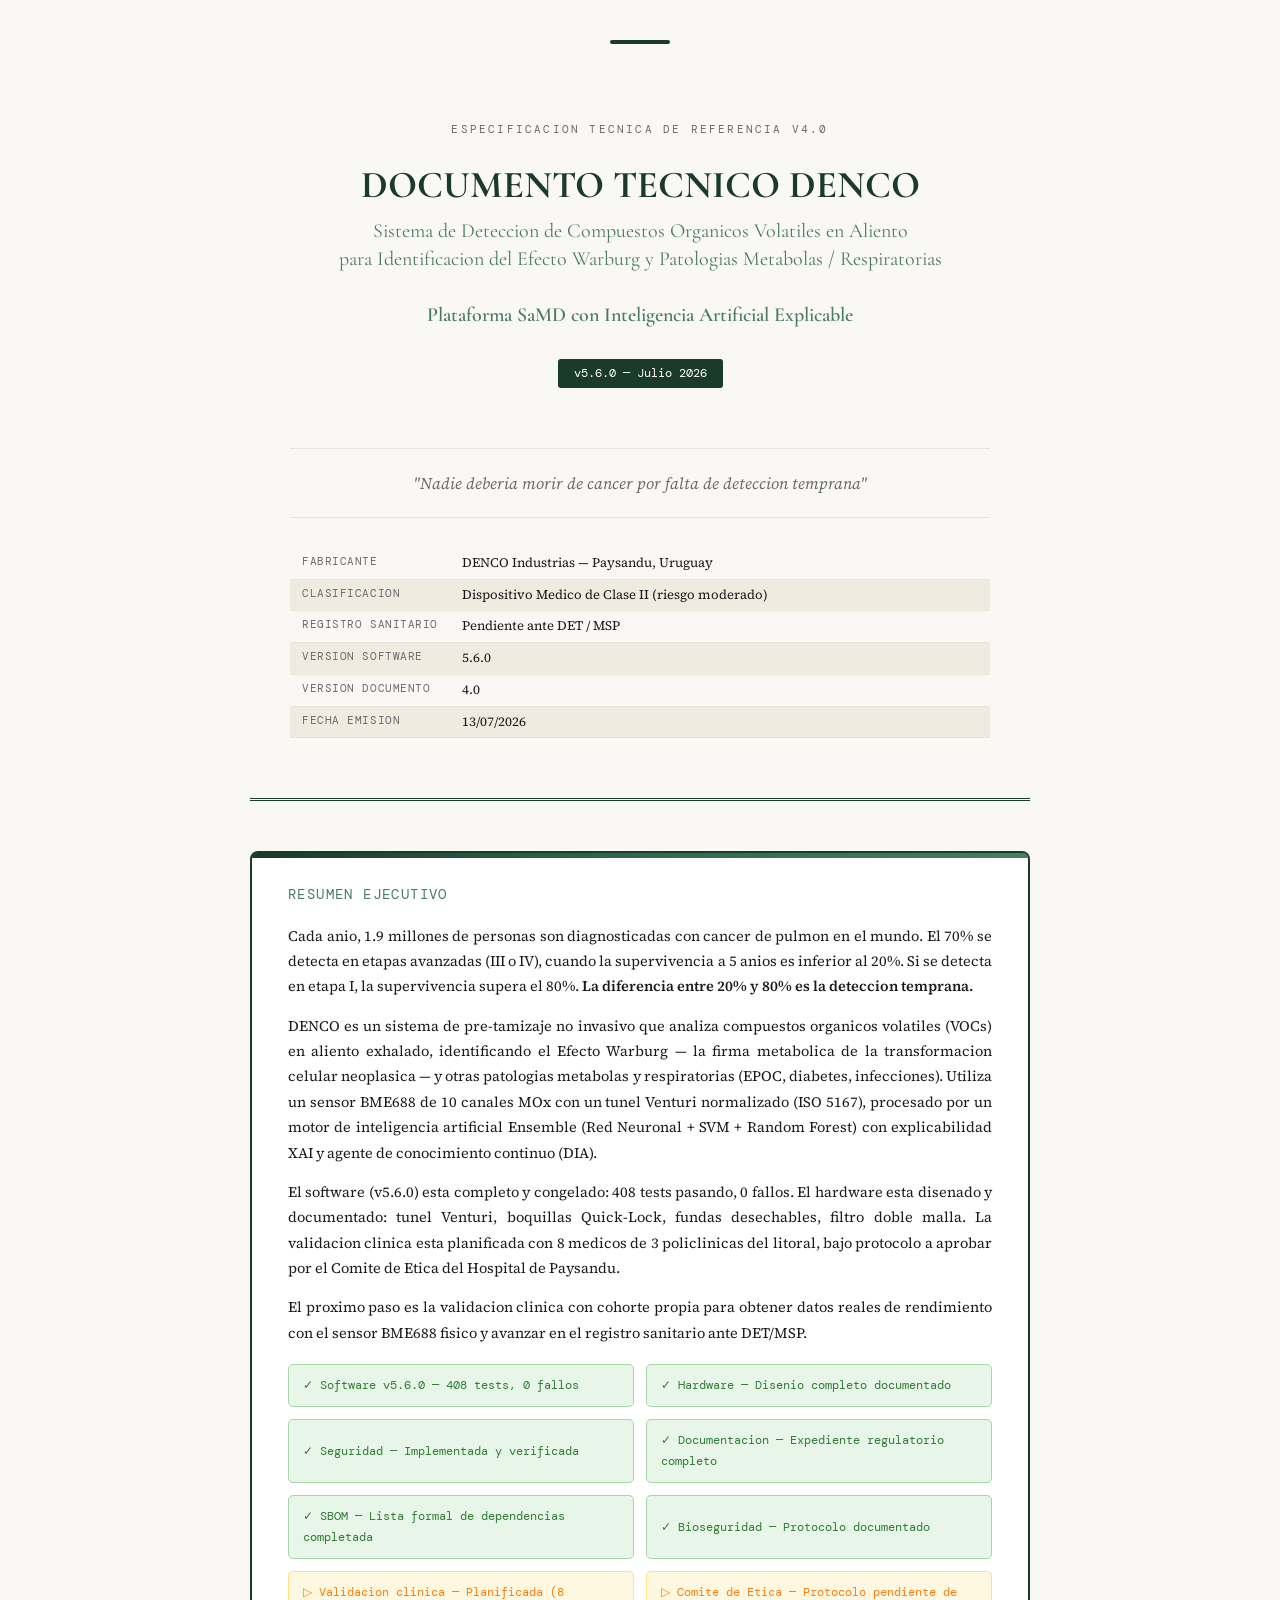
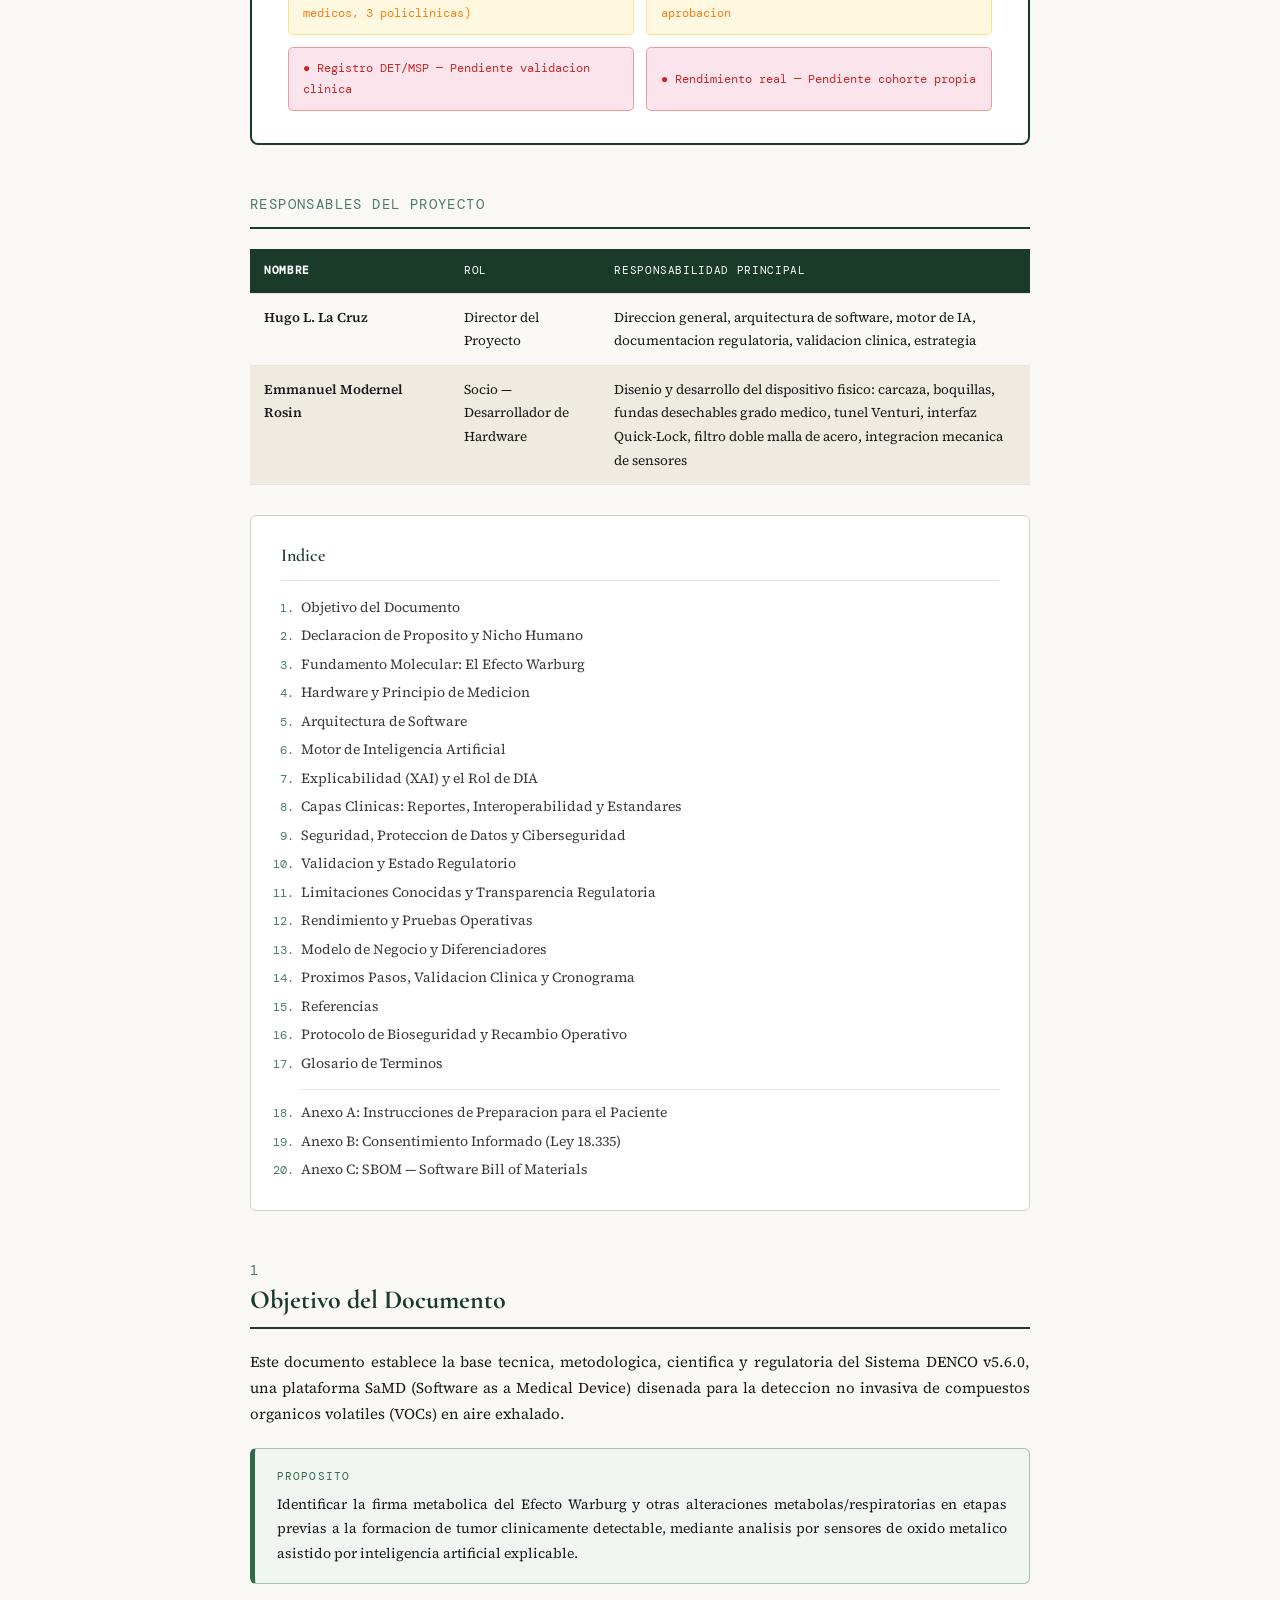
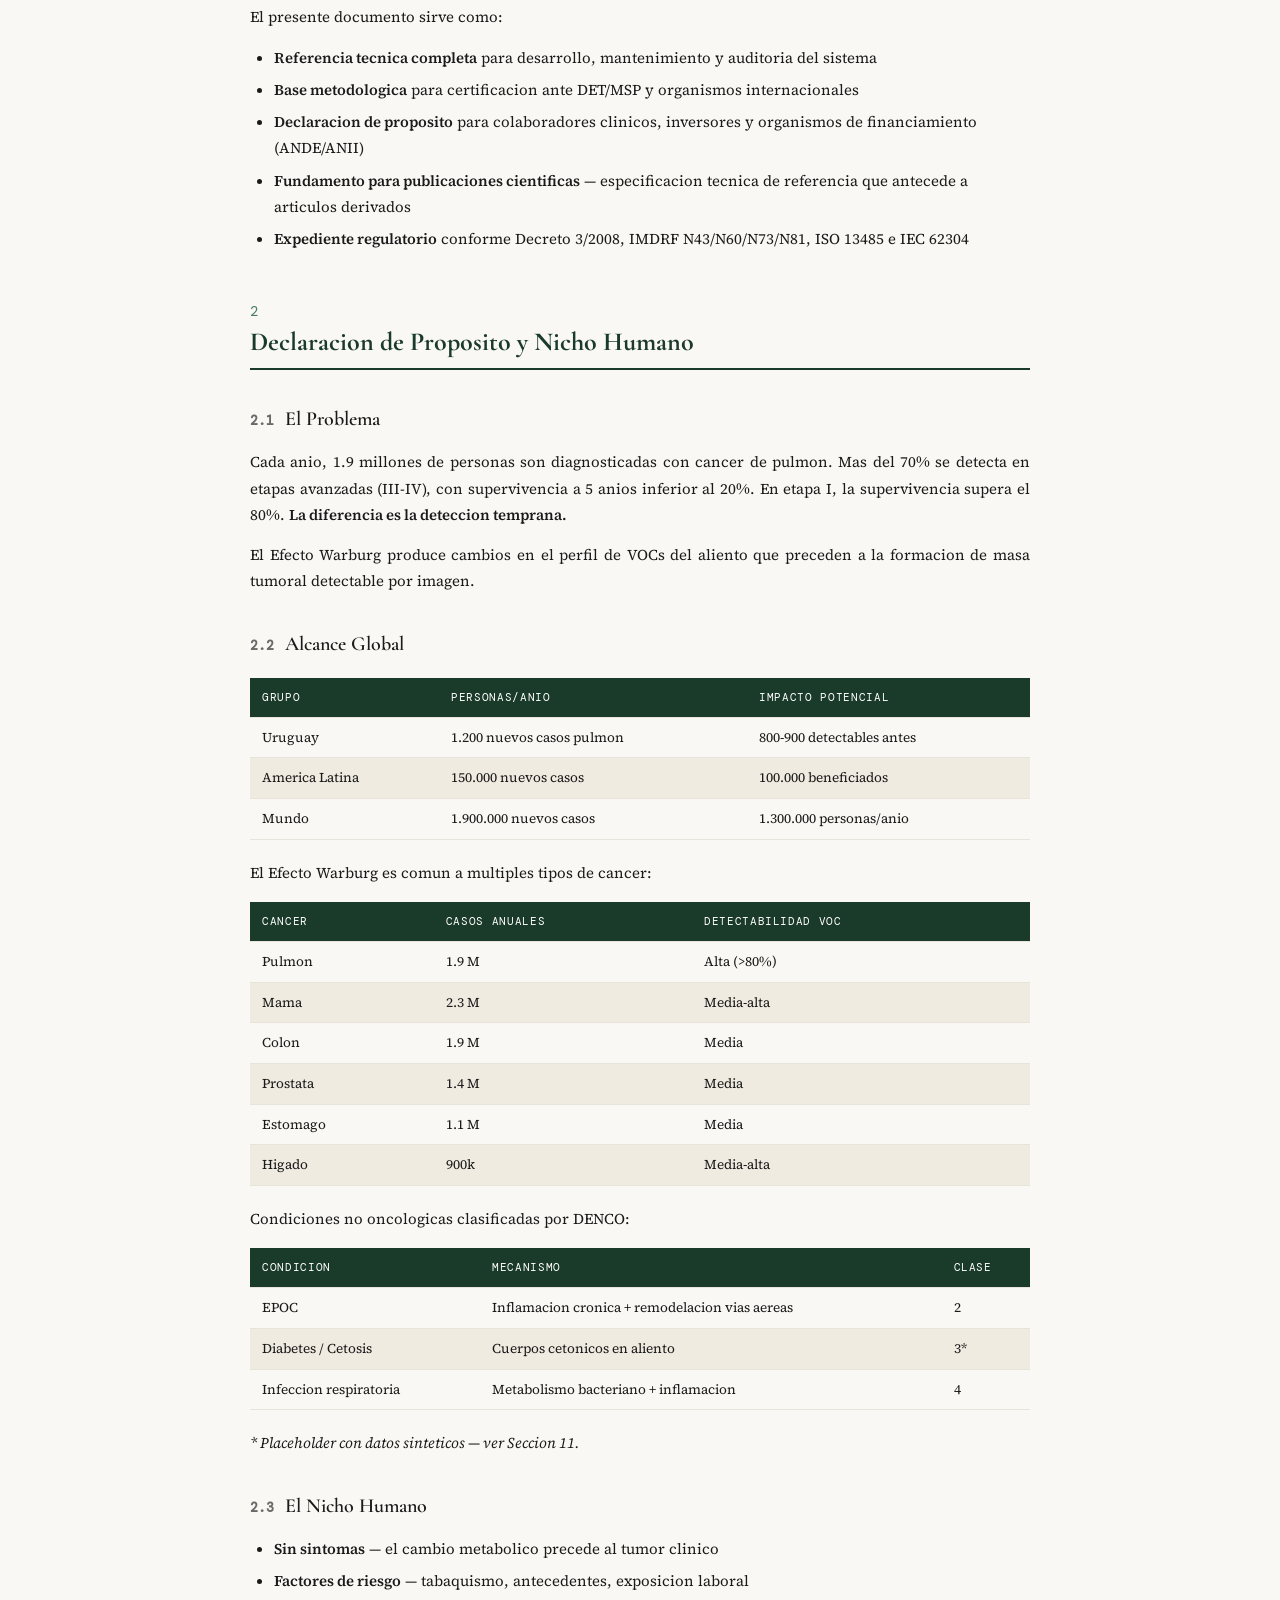
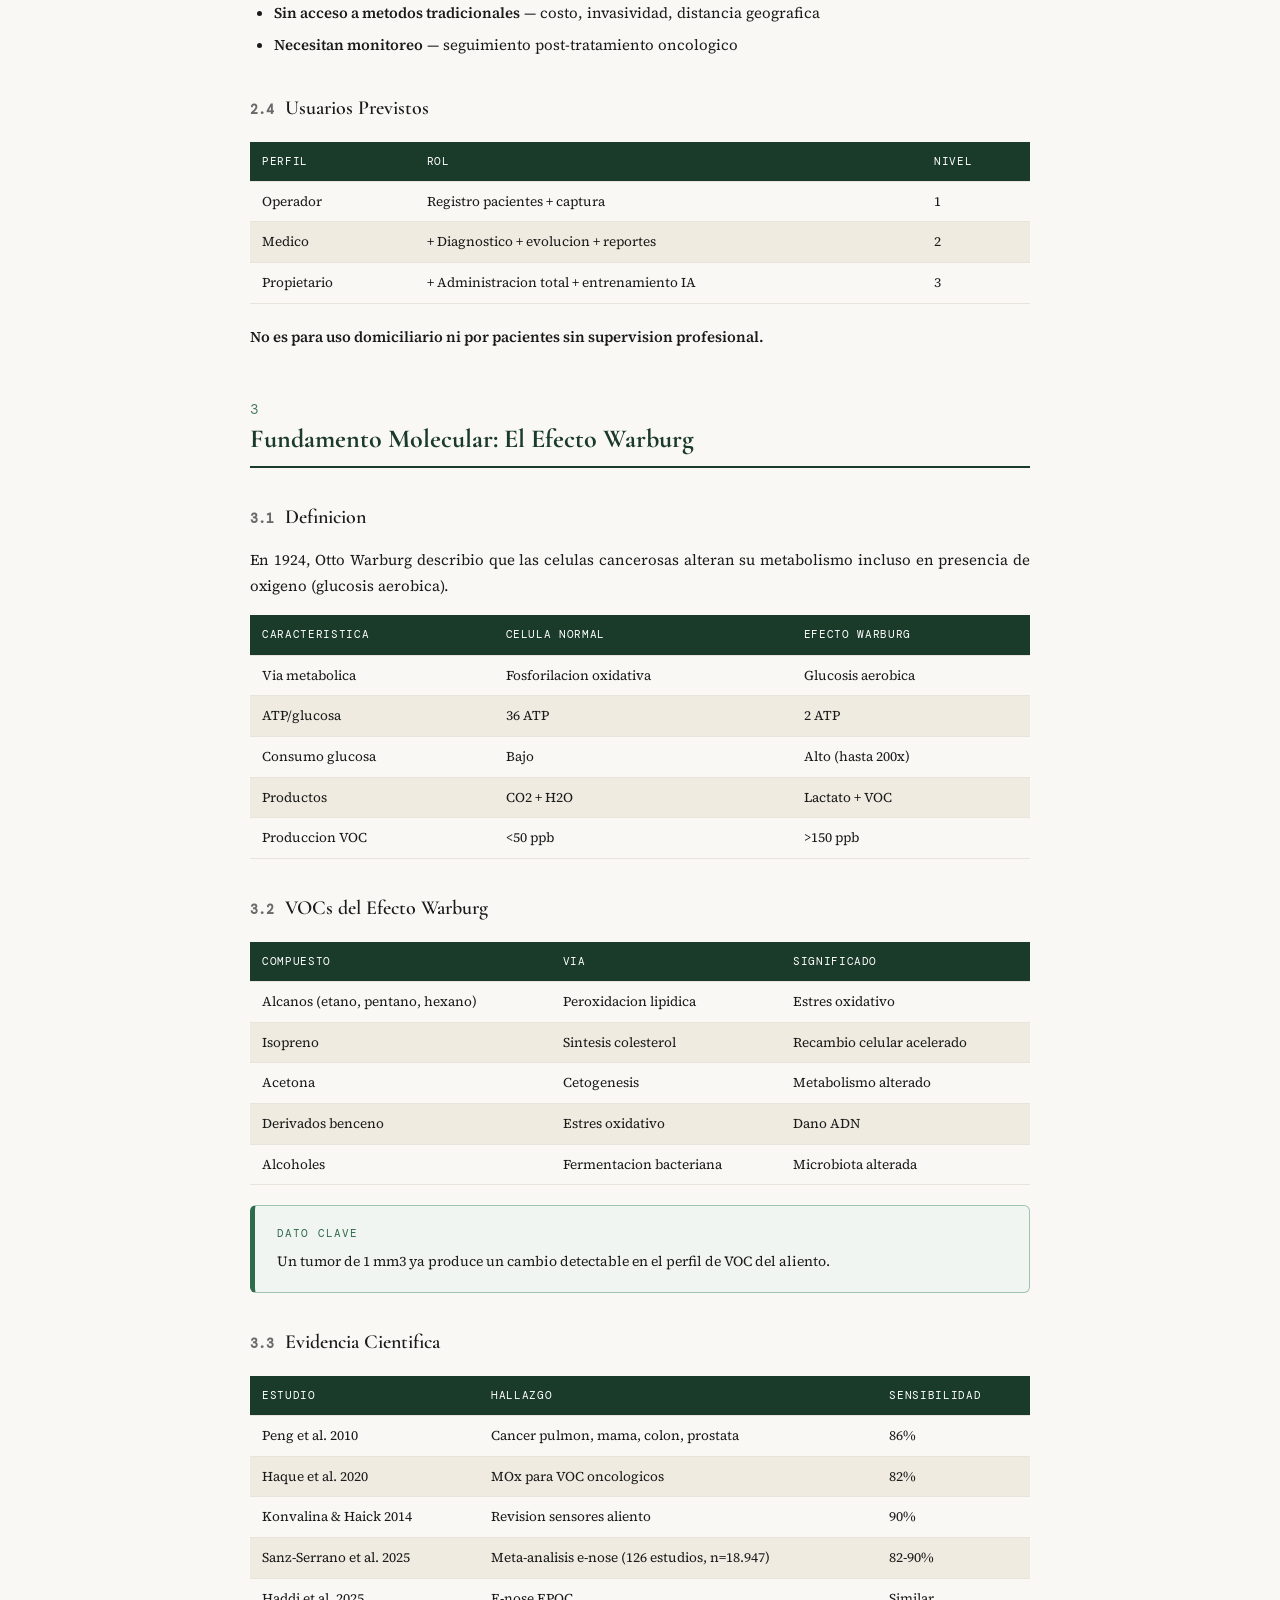
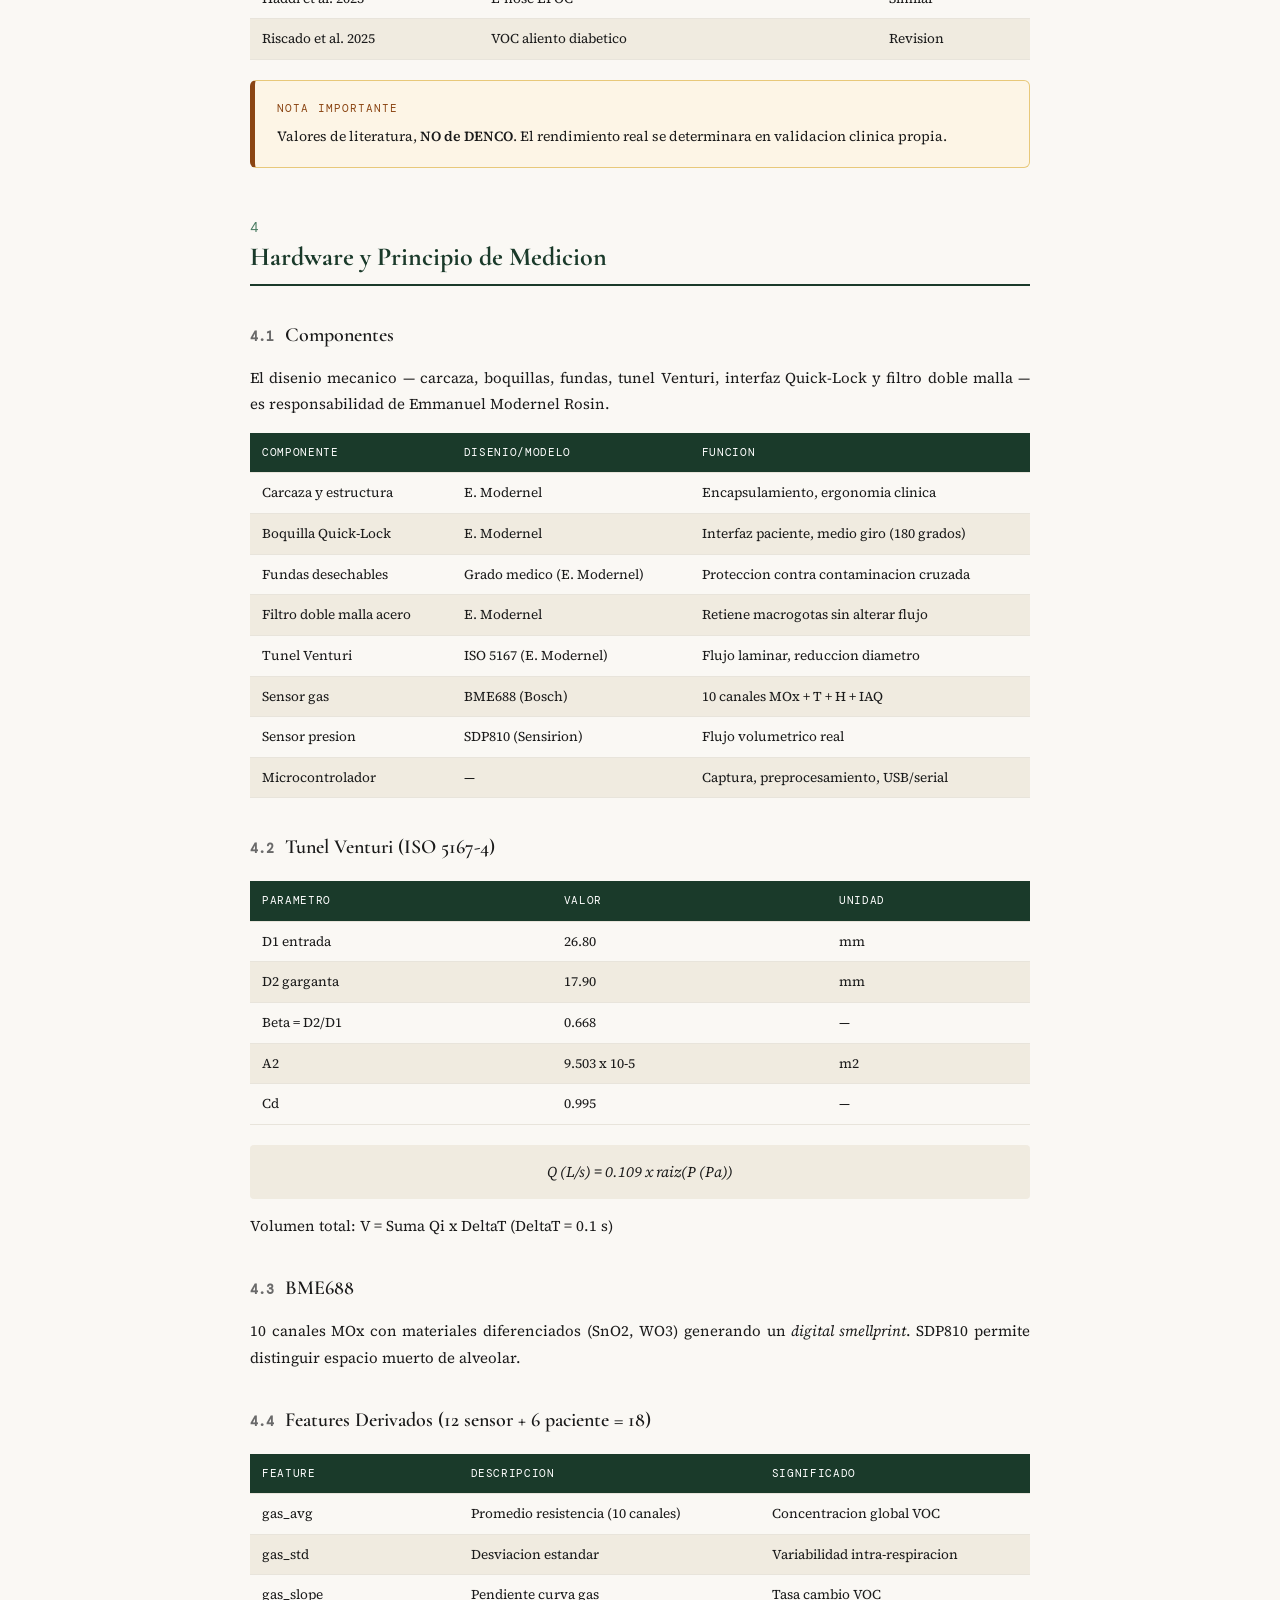
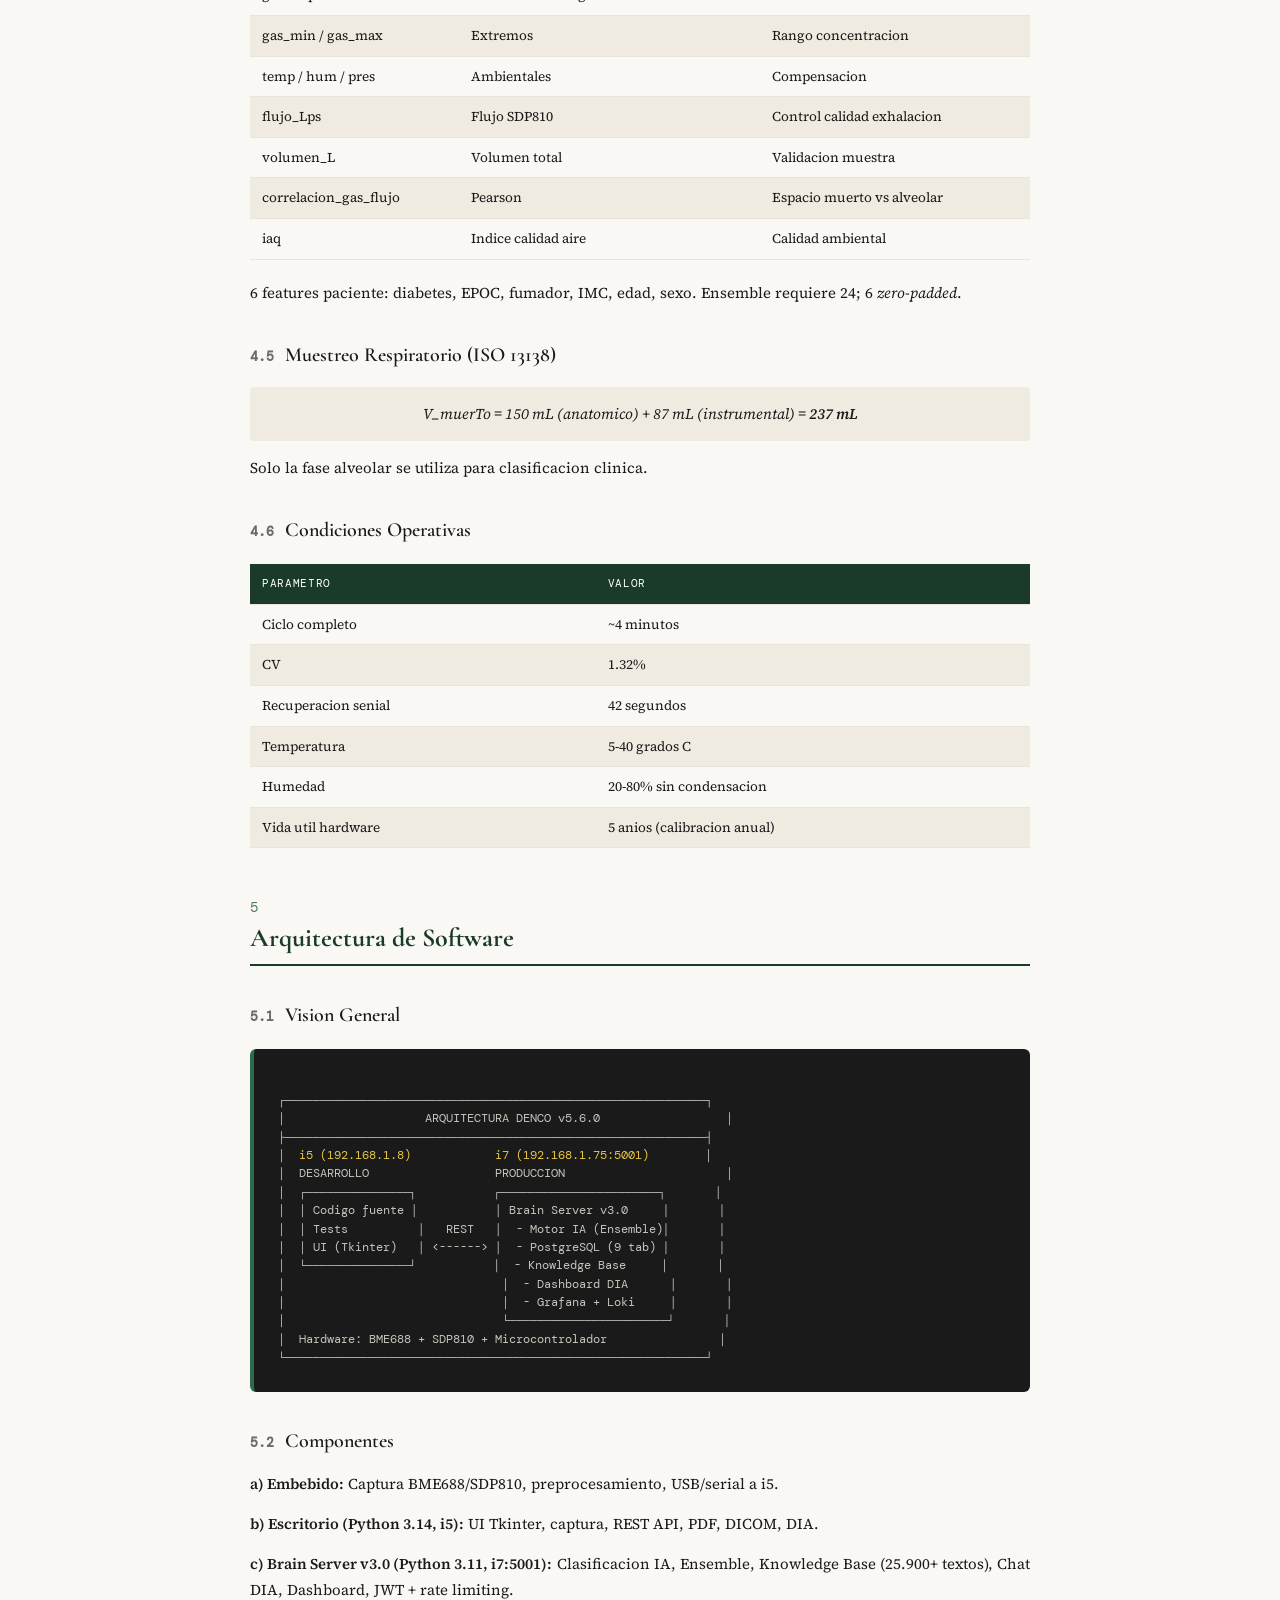
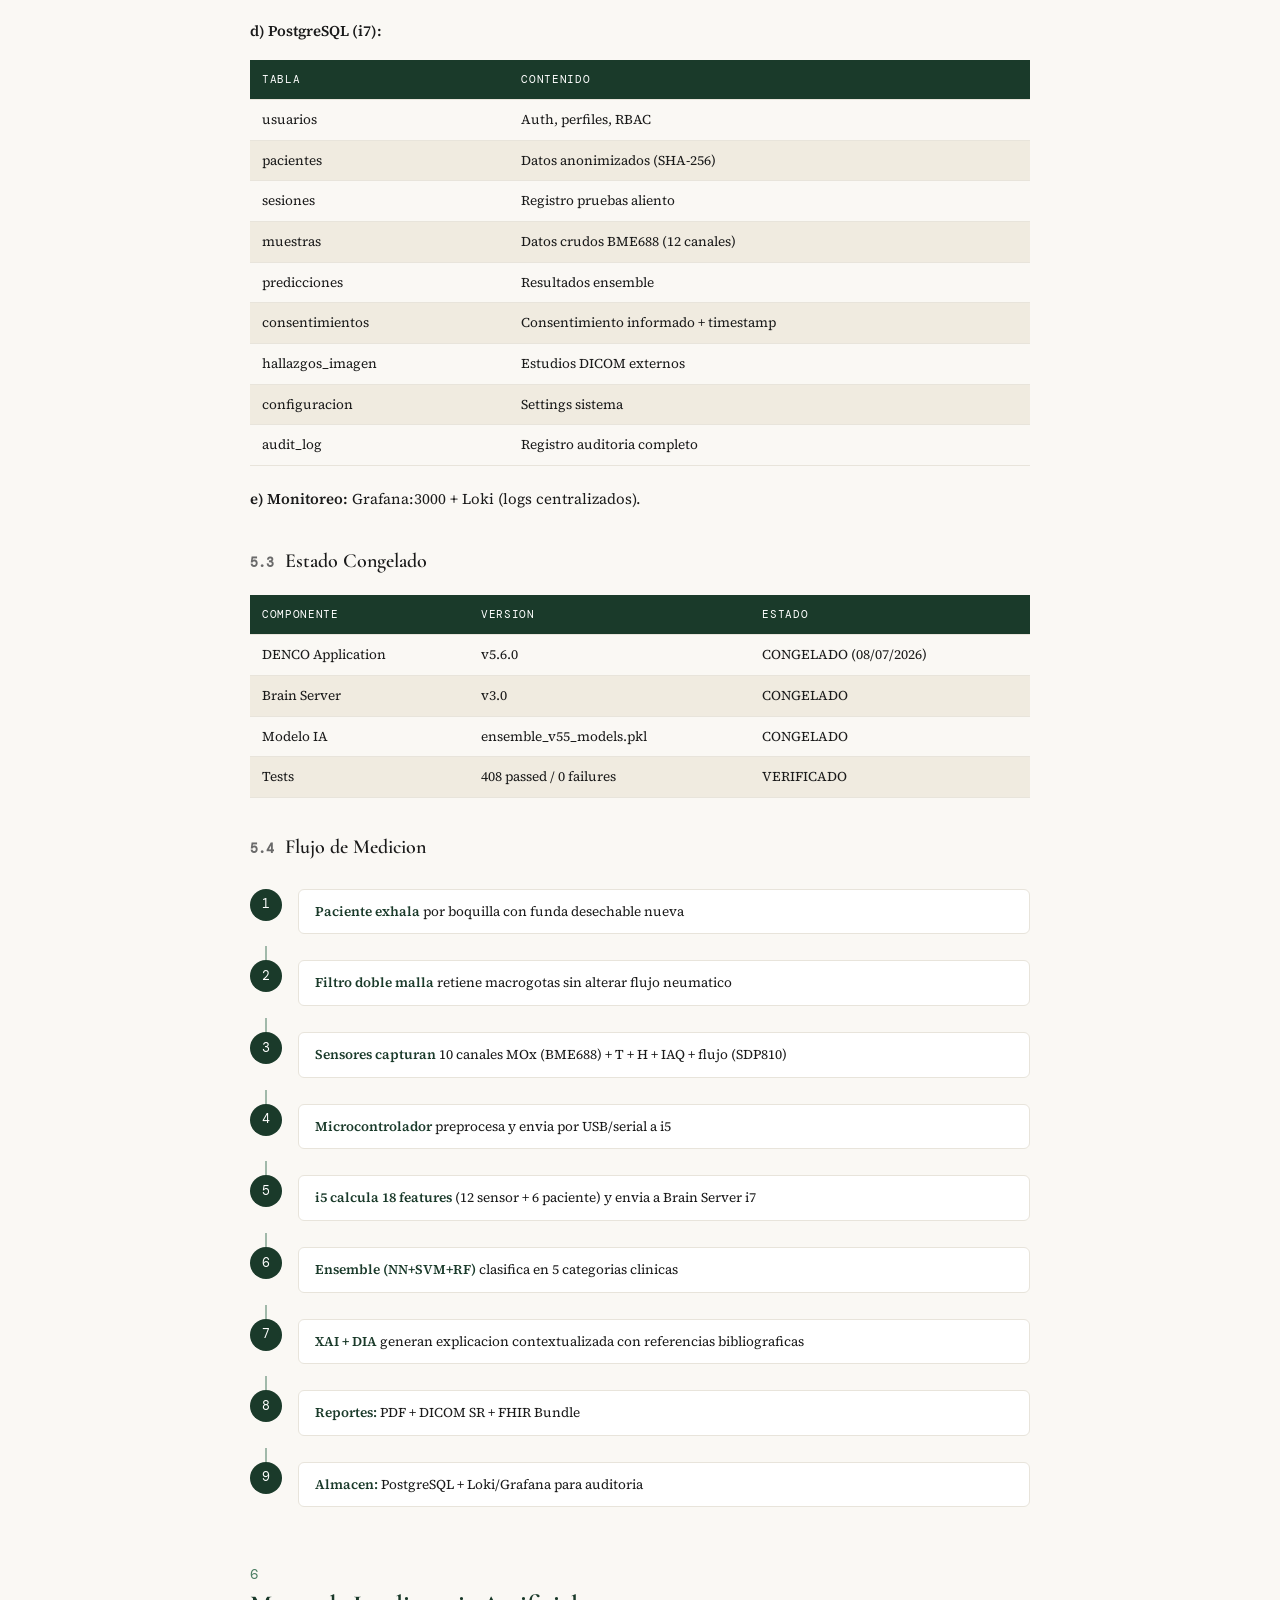
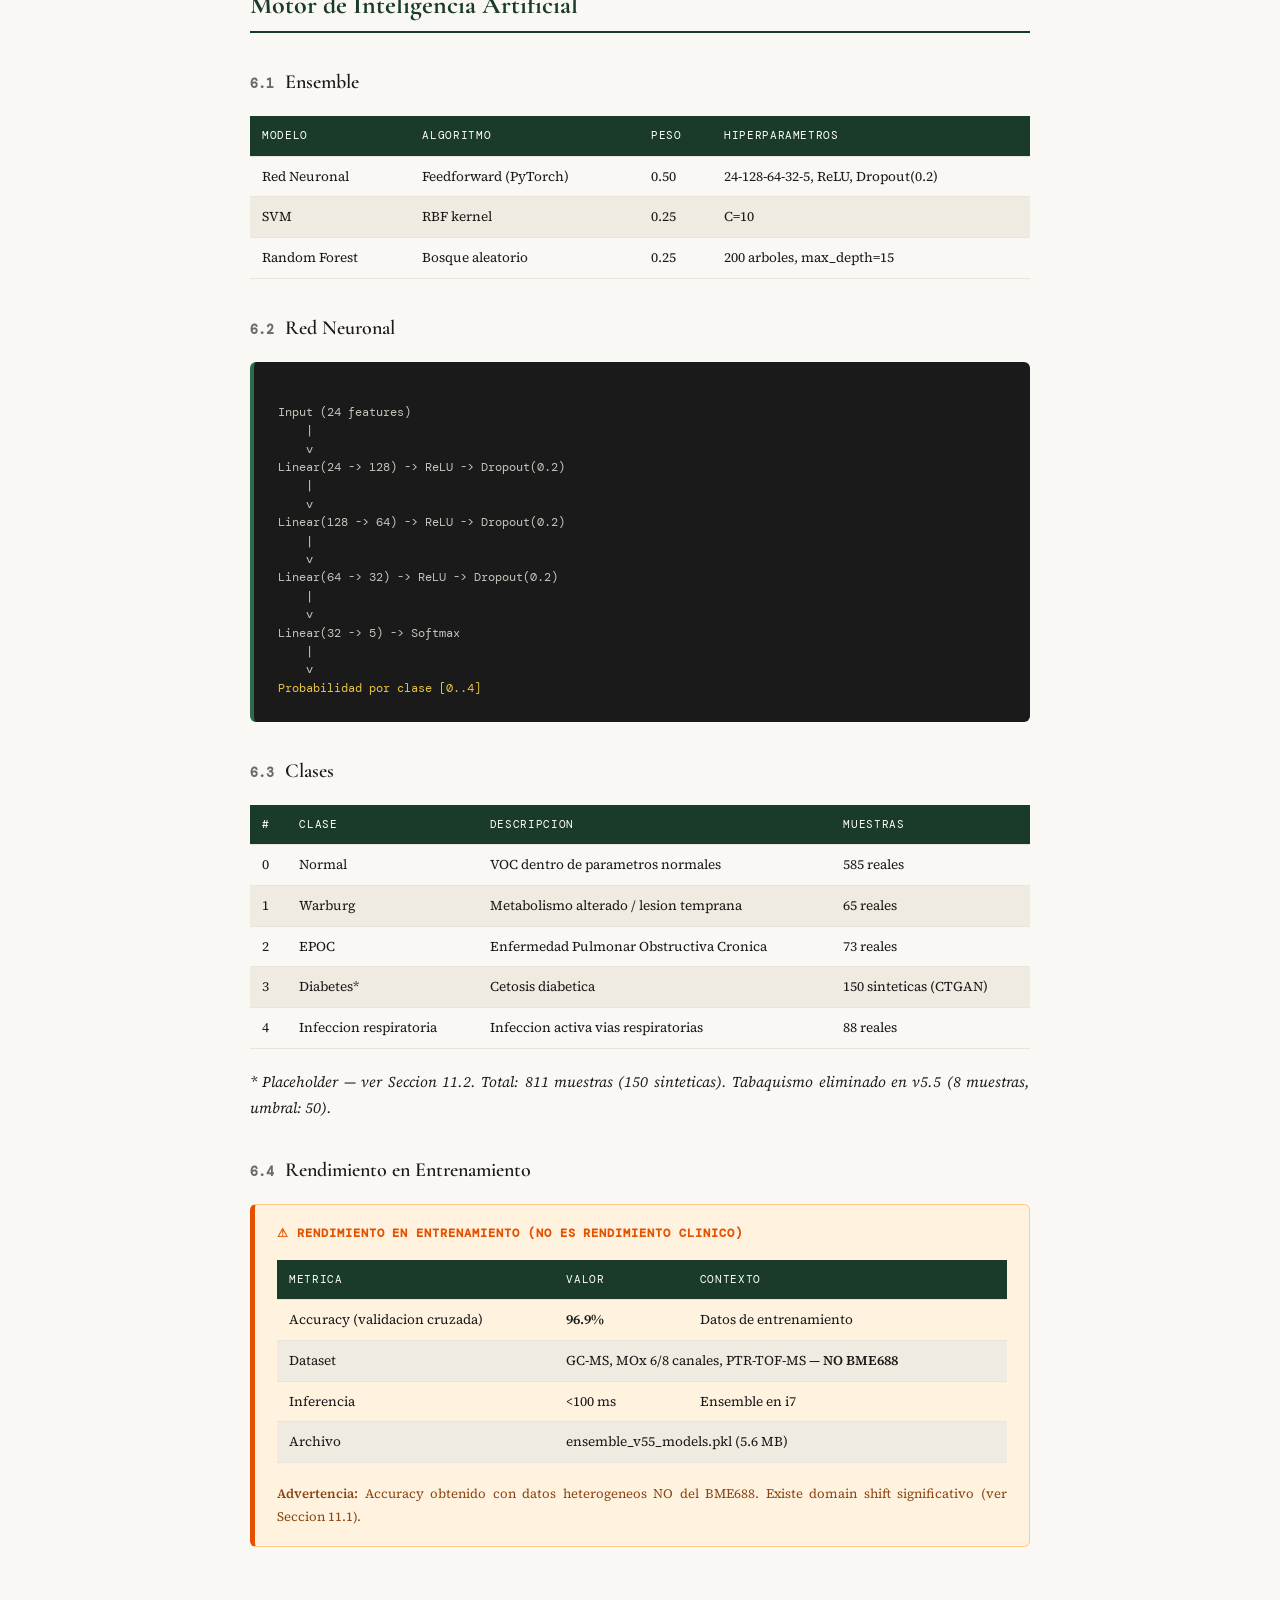
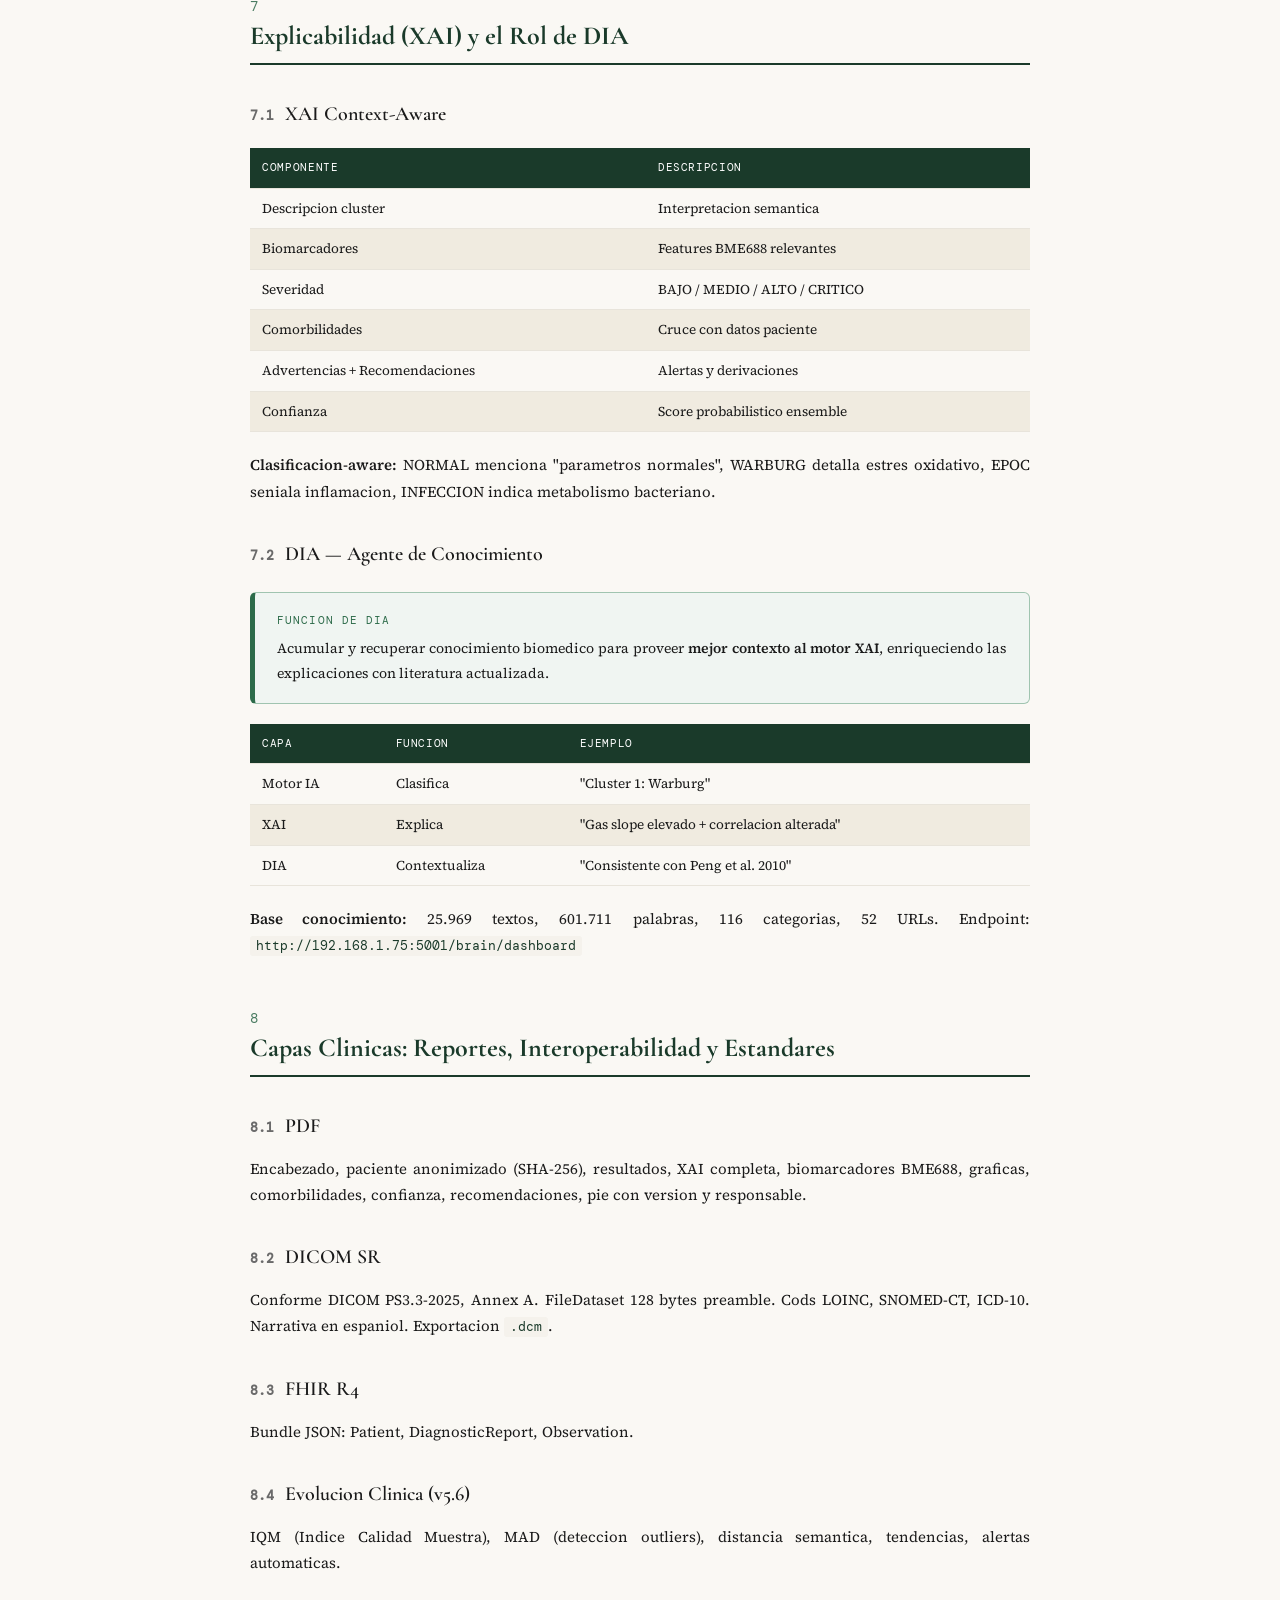
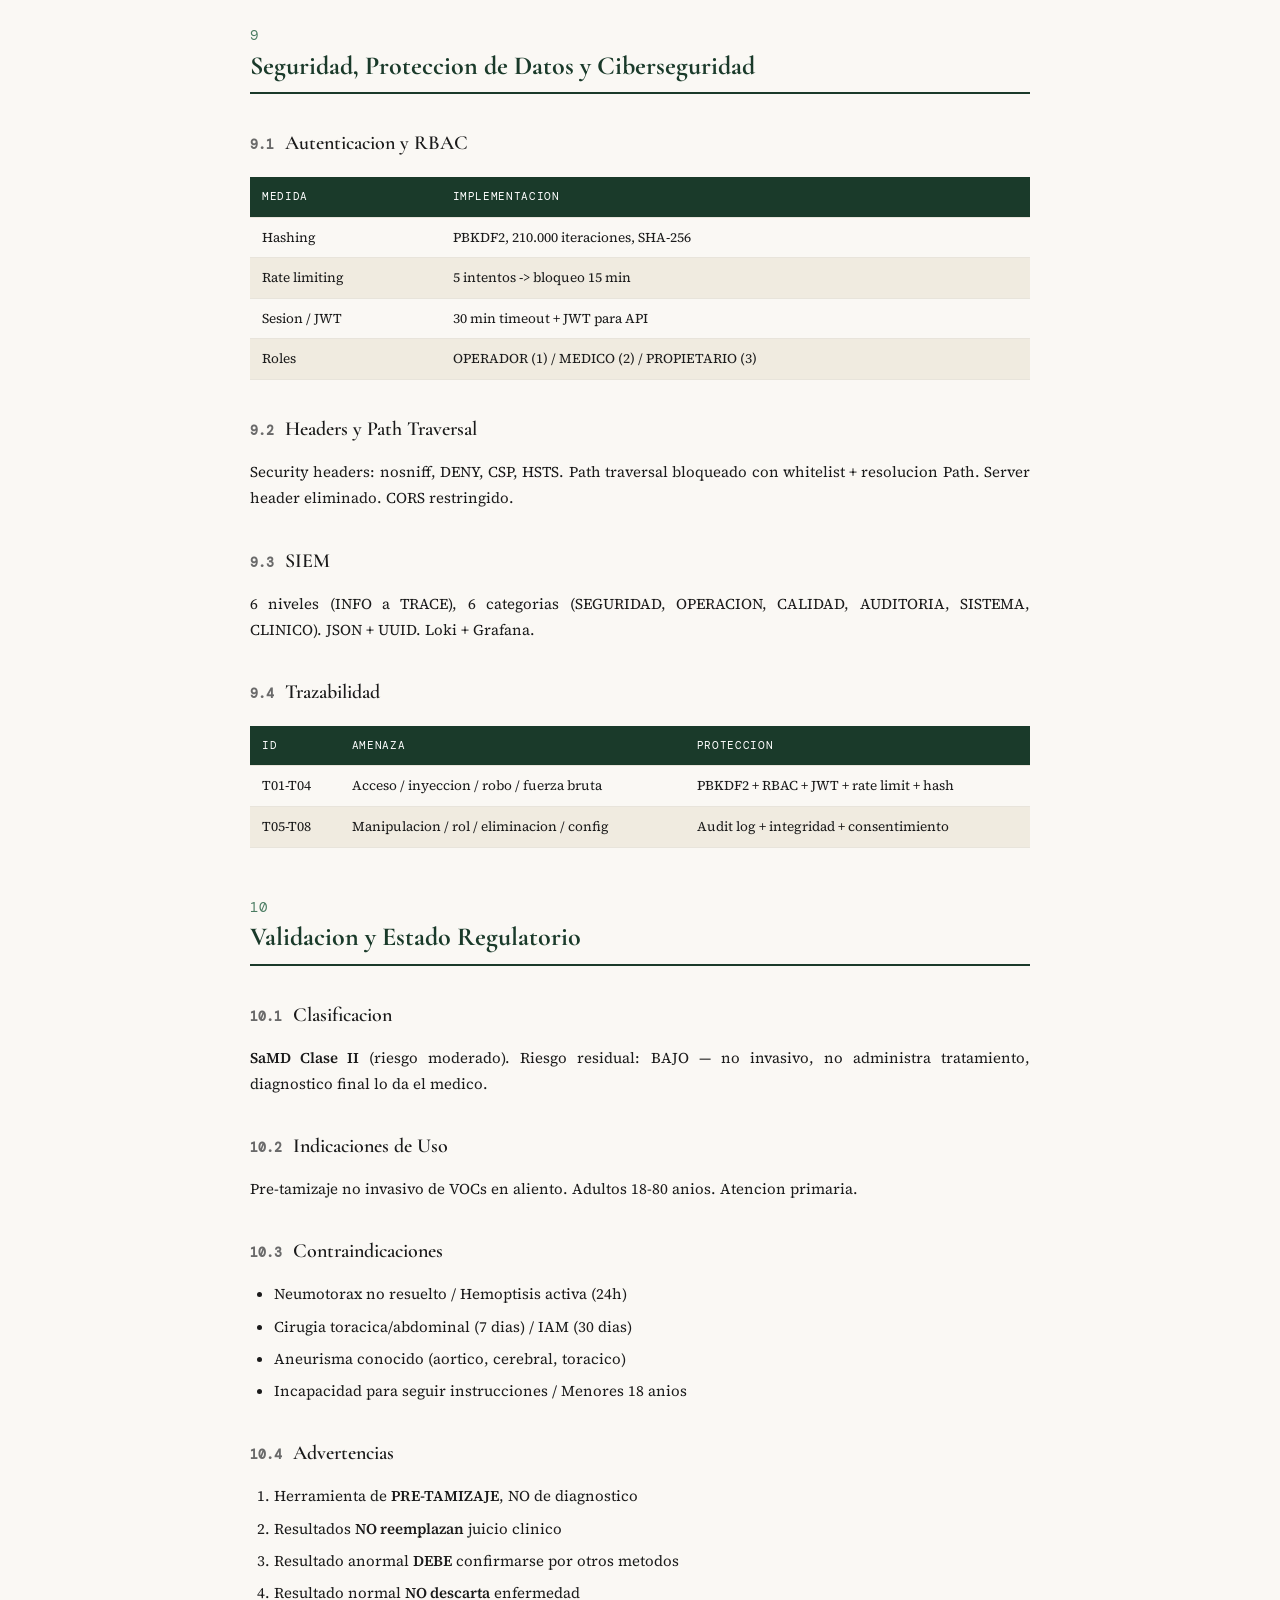
==== commit 1a82fb50: "Update print statement from 'Hello' to 'Goodbye'" ====
--- a/index.html
+++ b/index.html
@@ -3,1251 +3,1030 @@
 <head>
 <meta charset="UTF-8">
 <meta name="viewport" content="width=device-width, initial-scale=1.0">
-<title>DOCUMENTO TÉCNICO DENCO v5.6.0 — Versión 2.0</title>
+<title>DOCUMENTO TECNICO DENCO v5.6.0 - Version 4.0</title>
 <link rel="preconnect" href="https://fonts.googleapis.com">
 <link href="https://fonts.googleapis.com/css2?family=Cormorant+Garamond:wght@400;600;700&family=Source+Serif+4:ital,wght@0,300;0,400;0,600;0,700;1,400&family=DM+Mono:wght@300;400&display=swap" rel="stylesheet">
 <style>
-  :root {
-    --bg: #faf8f4;
-    --surface: #ffffff;
-    --accent: #1a3a2a;
-    --accent-light: #2d6b4a;
-    --accent-muted: #4a7c62;
-    --text-primary: #1a1a1a;
-    --text-secondary: #3a3a3a;
-    --text-muted: #6a6a6a;
-    --border: #d4cfc5;
-    --border-light: #e8e4db;
-    --warning: #8b4513;
-    --critical: #8b1a1a;
-    --highlight: #f0ebe0;
-    --code-bg: #f5f2ec;
-  }
-  * { margin:0; padding:0; box-sizing:border-box; }
-  body {
-    font-family:'Source Serif 4','Georgia',serif;
-    background:var(--bg);
-    color:var(--text-primary);
-    font-size:15px;
-    line-height:1.75;
-    -webkit-font-smoothing:antialiased;
-  }
-  .page-container { max-width:820px; margin:0 auto; padding:40px 20px; }
-
-  /* COVER */
-  .cover {
-    text-align:center; padding:80px 40px 60px;
-    border-bottom:3px double var(--accent); margin-bottom:50px;
-    position:relative;
-  }
-  .cover::before {
-    content:''; position:absolute; top:0; left:50%; transform:translateX(-50%);
-    width:60px; height:4px; background:var(--accent); border-radius:2px;
-  }
-  .cover .label {
-    font-family:'DM Mono',monospace; font-size:11px; letter-spacing:0.2em;
-    text-transform:uppercase; color:var(--text-muted); margin-bottom:24px;
-  }
-  .cover h1 {
-    font-family:'Cormorant Garamond',serif; font-size:38px; font-weight:700;
-    color:var(--accent); line-height:1.2; margin-bottom:8px;
-  }
-  .cover .subtitle {
-    font-family:'Cormorant Garamond',serif; font-size:20px; font-weight:400;
-    color:var(--accent-muted); margin-bottom:30px; line-height:1.4;
-  }
-  .cover .version-badge {
-    display:inline-block; font-family:'DM Mono',monospace; font-size:12px;
-    background:var(--accent); color:white; padding:4px 16px; border-radius:3px;
-    margin-bottom:30px;
-  }
-  .cover .motto {
-    font-style:italic; font-size:16px; color:var(--text-muted);
-    margin:30px 0; padding:20px 0;
-    border-top:1px solid var(--border-light); border-bottom:1px solid var(--border-light);
-  }
-  .cover .meta-table { margin:24px auto 0; text-align:left; font-size:13px; }
-  .cover .meta-table td { padding:4px 12px; vertical-align:top; }
-  .cover .meta-table td:first-child {
-    font-family:'DM Mono',monospace; font-size:11px; letter-spacing:0.05em;
-    color:var(--text-muted); text-transform:uppercase; white-space:nowrap; width:160px;
-  }
-
-  /* HEADINGS */
-  h2 {
-    font-family:'Cormorant Garamond',serif; font-size:26px; font-weight:700;
-    color:var(--accent); margin:50px 0 20px; padding-bottom:10px;
-    border-bottom:2px solid var(--accent); line-height:1.3;
-  }
-  h2 .section-num {
-    font-family:'DM Mono',monospace; font-size:14px; font-weight:400;
-    color:var(--accent-muted); display:block; margin-bottom:4px; letter-spacing:0.1em;
-  }
-  h3 {
-    font-family:'Cormorant Garamond',serif; font-size:20px; font-weight:600;
-    color:var(--text-primary); margin:32px 0 12px;
-  }
-  h3 .sub-num { font-family:'DM Mono',monospace; font-size:13px; color:var(--text-muted); margin-right:6px; }
-  h4 {
-    font-family:'Source Serif 4',serif; font-size:16px; font-weight:600;
-    color:var(--text-secondary); margin:24px 0 8px;
-  }
-
-  p { margin-bottom:14px; text-align:justify; hyphens:auto; }
-  strong { font-weight:600; }
-  em { font-style:italic; }
-
-  /* TABLES */
-  table { width:100%; border-collapse:collapse; margin:16px 0 20px; font-size:13.5px; }
-  thead td, th {
-    font-family:'DM Mono',monospace; font-size:11px; letter-spacing:0.06em;
-    text-transform:uppercase; background:var(--accent); color:white;
-    padding:10px 12px; text-align:left; font-weight:400;
-  }
-  td { padding:8px 12px; border-bottom:1px solid var(--border-light); vertical-align:top; }
-  tbody tr:nth-child(even) { background:var(--highlight); }
-  tbody tr:hover { background:#e8e3d8; }
-
-  /* CODE */
-  code {
-    font-family:'DM Mono',monospace; font-size:12.5px; background:var(--code-bg);
-    padding:2px 6px; border-radius:3px; color:var(--accent);
-  }
-  pre {
-    background:#1a1a1a; color:#e0ddd5; padding:20px 24px; border-radius:6px;
-    font-family:'DM Mono',monospace; font-size:12px; line-height:1.7;
-    overflow-x:auto; margin:16px 0 20px; border-left:4px solid var(--accent-light);
-  }
-  pre .comment { color:#6a9955; }
-  pre .highlight-line { color:#e8c547; }
-
-  blockquote {
-    border-left:4px solid var(--accent-muted); padding:16px 20px; margin:20px 0;
-    background:var(--highlight); font-style:italic; color:var(--text-secondary);
-    border-radius:0 6px 6px 0;
-  }
-
-  .callout {
-    padding:18px 22px; margin:20px 0; border-radius:6px; font-size:14px;
-  }
-  .callout-warning { background:#fdf5e6; border:1px solid #e8c87a; border-left:5px solid var(--warning); }
-  .callout-critical { background:#fdf0f0; border:1px solid #d4a0a0; border-left:5px solid var(--critical); }
-  .callout-info { background:#f0f5f2; border:1px solid #a0c4b0; border-left:5px solid var(--accent-light); }
-  .callout-title {
-    font-family:'DM Mono',monospace; font-size:11px; text-transform:uppercase;
-    letter-spacing:0.1em; margin-bottom:6px; font-weight:400;
-  }
-  .callout-warning .callout-title { color:var(--warning); }
-  .callout-critical .callout-title { color:var(--critical); }
-  .callout-info .callout-title { color:var(--accent-light); }
-
-  ul, ol { margin:10px 0 16px 24px; }
-  li { margin-bottom:6px; }
-
-  /* SIGNATURES */
-  .signatures {
-    display:grid; grid-template-columns:1fr 1fr; gap:50px;
-    margin-top:50px; padding-top:30px; border-top:2px solid var(--accent);
-  }
-  .sig-block { text-align:center; }
-  .sig-line { border-bottom:1px solid var(--text-primary); height:60px; margin-bottom:12px; }
-  .sig-name { font-weight:600; font-size:15px; margin-bottom:2px; }
-  .sig-role {
-    font-family:'DM Mono',monospace; font-size:11px; color:var(--text-muted);
-    text-transform:uppercase; letter-spacing:0.08em;
-  }
-
-  .doc-footer {
-    margin-top:60px; padding-top:20px; border-top:3px double var(--accent);
-    text-align:center; font-family:'DM Mono',monospace; font-size:11px;
-    color:var(--text-muted); line-height:2;
-  }
-
-  /* TOC */
-  .toc {
-    margin:30px 0 40px; padding:24px 30px; background:var(--surface);
-    border:1px solid var(--border); border-radius:6px;
-  }
-  .toc-title {
-    font-family:'Cormorant Garamond',serif; font-size:18px; font-weight:600;
-    color:var(--accent); margin-bottom:14px; padding-bottom:8px;
-    border-bottom:1px solid var(--border-light);
-  }
-  .toc ol { margin:0; padding-left:20px; }
-  .toc li { margin-bottom:4px; font-size:14px; color:var(--text-secondary); }
-  .toc li::marker { color:var(--accent-muted); font-family:'DM Mono',monospace; font-size:12px; }
-
-  /* DIAGRAM */
-  .diagram {
-    background:#1a1a1a; color:#c8c4bc; padding:24px; border-radius:6px;
-    font-family:'DM Mono',monospace; font-size:11.5px; line-height:1.6;
-    overflow-x:auto; margin:16px 0 20px; white-space:pre;
-    border-left:4px solid var(--accent-light);
-  }
-
-  .equation {
-    text-align:center; padding:14px; margin:14px 0;
-    background:var(--highlight); border-radius:4px; font-style:italic; font-size:15px;
-  }
-
-  @media print {
-    body { font-size:11pt; }
-    .page-container { max-width:100%; padding:0; }
-    .cover { page-break-after:always; }
-    h2 { page-break-before:always; }
-    h2:first-of-type { page-break-before:avoid; }
-    table { page-break-inside:avoid; }
-    pre { page-break-inside:avoid; }
-    .callout { page-break-inside:avoid; }
-  }
-
-  .fade-in { opacity:0; transform:translateY(16px); animation:fadeUp .5s ease forwards; }
-  @keyframes fadeUp { to { opacity:1; transform:translateY(0); } }
-  .fade-in:nth-child(2) { animation-delay:.05s; }
-  .fade-in:nth-child(3) { animation-delay:.1s; }
-  .fade-in:nth-child(4) { animation-delay:.15s; }
-  .fade-in:nth-child(5) { animation-delay:.2s; }
-
-  .version-table td:first-child {
-    font-family:'DM Mono',monospace; font-weight:400; color:var(--accent); white-space:nowrap;
-  }
-
-  .resp-table { margin:20px 0 30px; }
-  .resp-table td { padding:12px 14px; }
-  .resp-table td:first-child { width:200px; font-weight:600; }
+:root{--bg:#faf8f4;--surface:#fff;--accent:#1a3a2a;--accent-light:#2d6b4a;--accent-muted:#4a7c62;--text-primary:#1a1a1a;--text-secondary:#3a3a3a;--text-muted:#6a6a6a;--border:#d4cfc5;--border-light:#e8e4db;--warning:#8b4513;--critical:#8b1a1a;--highlight:#f0ebe0;--code-bg:#f5f2ec;--success:#2e7d32}
+*{margin:0;padding:0;box-sizing:border-box}
+body{font-family:'Source Serif 4','Georgia',serif;background:var(--bg);color:var(--text-primary);font-size:15px;line-height:1.75;-webkit-font-smoothing:antialiased}
+.container{max-width:820px;margin:0 auto;padding:40px 20px}
+.cover{text-align:center;padding:80px 40px 60px;border-bottom:3px double var(--accent);margin-bottom:50px;position:relative}
+.cover::before{content:'';position:absolute;top:0;left:50%;transform:translateX(-50%);width:60px;height:4px;background:var(--accent);border-radius:2px}
+.cover .label{font-family:'DM Mono',monospace;font-size:11px;letter-spacing:.2em;text-transform:uppercase;color:var(--text-muted);margin-bottom:24px}
+.cover h1{font-family:'Cormorant Garamond',serif;font-size:38px;font-weight:700;color:var(--accent);line-height:1.2;margin-bottom:8px}
+.cover .subtitle{font-family:'Cormorant Garamond',serif;font-size:20px;font-weight:400;color:var(--accent-muted);margin-bottom:30px;line-height:1.4}
+.cover .badge{display:inline-block;font-family:'DM Mono',monospace;font-size:12px;background:var(--accent);color:#fff;padding:4px 16px;border-radius:3px;margin-bottom:30px}
+.cover .motto{font-style:italic;font-size:16px;color:var(--text-muted);margin:30px 0;padding:20px 0;border-top:1px solid var(--border-light);border-bottom:1px solid var(--border-light)}
+.cover .meta{margin:24px auto 0;text-align:left;font-size:13px}
+.cover .meta td{padding:4px 12px;vertical-align:top}
+.cover .meta td:first-child{font-family:'DM Mono',monospace;font-size:11px;letter-spacing:.05em;color:var(--text-muted);text-transform:uppercase;white-space:nowrap;width:160px}
+h2{font-family:'Cormorant Garamond',serif;font-size:26px;font-weight:700;color:var(--accent);margin:50px 0 20px;padding-bottom:10px;border-bottom:2px solid var(--accent);line-height:1.3}
+h2 .sn{font-family:'DM Mono',monospace;font-size:14px;font-weight:400;color:var(--accent-muted);display:block;margin-bottom:4px;letter-spacing:.1em}
+h3{font-family:'Cormorant Garamond',serif;font-size:20px;font-weight:600;color:var(--text-primary);margin:32px 0 12px}
+h3 .sn2{font-family:'DM Mono',monospace;font-size:13px;color:var(--text-muted);margin-right:6px}
+p{margin-bottom:14px;text-align:justify;hyphens:auto}
+strong{font-weight:600}em{font-style:italic}
+table{width:100%;border-collapse:collapse;margin:16px 0 20px;font-size:13.5px}
+thead td,th{font-family:'DM Mono',monospace;font-size:11px;letter-spacing:.06em;text-transform:uppercase;background:var(--accent);color:#fff;padding:10px 12px;text-align:left;font-weight:400}
+td{padding:8px 12px;border-bottom:1px solid var(--border-light);vertical-align:top}
+tbody tr:nth-child(even){background:var(--highlight)}
+code{font-family:'DM Mono',monospace;font-size:12.5px;background:var(--code-bg);padding:2px 6px;border-radius:3px;color:var(--accent)}
+pre{background:#1a1a1a;color:#e0ddd5;padding:20px 24px;border-radius:6px;font-family:'DM Mono',monospace;font-size:12px;line-height:1.7;overflow-x:auto;margin:16px 0 20px;border-left:4px solid var(--accent-light)}
+.hl{color:#e8c547}
+.callout{padding:18px 22px;margin:20px 0;border-radius:6px;font-size:14px}
+.cw{background:#fdf5e6;border:1px solid #e8c87a;border-left:5px solid var(--warning)}
+.cc{background:#fdf0f0;border:1px solid #d4a0a0;border-left:5px solid var(--critical)}
+.ci{background:#f0f5f2;border:1px solid #a0c4b0;border-left:5px solid var(--accent-light)}
+.cs{background:#e8f5e9;border:1px solid #a5d6a7;border-left:5px solid var(--success)}
+.callout .ct{font-family:'DM Mono',monospace;font-size:11px;text-transform:uppercase;letter-spacing:.1em;margin-bottom:6px;font-weight:400}
+.cw .ct{color:var(--warning)}.cc .ct{color:var(--critical)}.ci .ct{color:var(--accent-light)}.cs .ct{color:var(--success)}
+ul,ol{margin:10px 0 16px 24px}li{margin-bottom:6px}
+.eq{text-align:center;padding:14px;margin:14px 0;background:var(--highlight);border-radius:4px;font-style:italic;font-size:15px}
+.exec{background:var(--surface);border:2px solid var(--accent);border-radius:8px;padding:32px 36px;margin:30px 0 40px;position:relative}
+.exec::before{content:'';position:absolute;top:0;left:0;right:0;height:5px;background:linear-gradient(90deg,var(--accent),var(--accent-light),var(--accent-muted));border-radius:6px 6px 0 0}
+.exec h2{border-bottom:none;margin-top:0;padding-bottom:0;font-size:24px}
+.exec p{font-size:14.5px}
+.sg{display:grid;grid-template-columns:1fr 1fr;gap:12px;margin-top:18px}
+.si{padding:10px 14px;border-radius:5px;font-family:'DM Mono',monospace;font-size:12px;display:flex;align-items:center;gap:8px}
+.sdone{background:#e8f5e9;color:#2e7d32;border:1px solid #a5d6a7}
+.splan{background:#fff8e1;color:#f57f17;border:1px solid #ffe082}
+.spending{background:#fce4ec;color:#c62828;border:1px solid #ef9a9a}
+.sig{display:grid;grid-template-columns:1fr 1fr;gap:50px;margin-top:50px;padding-top:30px;border-top:2px solid var(--accent)}
+.sig-b{text-align:center}.sig-l{border-bottom:1px solid var(--text-primary);height:60px;margin-bottom:12px}
+.sig-n{font-weight:600;font-size:15px;margin-bottom:2px}
+.sig-r{font-family:'DM Mono',monospace;font-size:11px;color:var(--text-muted);text-transform:uppercase;letter-spacing:.08em}
+.footer{margin-top:60px;padding-top:20px;border-top:3px double var(--accent);text-align:center;font-family:'DM Mono',monospace;font-size:11px;color:var(--text-muted);line-height:2}
+.toc{margin:30px 0 40px;padding:24px 30px;background:var(--surface);border:1px solid var(--border);border-radius:6px}
+.toc-title{font-family:'Cormorant Garamond',serif;font-size:18px;font-weight:600;color:var(--accent);margin-bottom:14px;padding-bottom:8px;border-bottom:1px solid var(--border-light)}
+.toc ol{margin:0;padding-left:20px}
+.toc li{margin-bottom:4px;font-size:14px;color:var(--text-secondary)}
+.toc li::marker{color:var(--accent-muted);font-family:'DM Mono',monospace;font-size:12px}
+.toc .ag{margin-top:14px;padding-top:10px;border-top:1px solid var(--border-light)}
+.diag{background:#1a1a1a;color:#c8c4bc;padding:24px;border-radius:6px;font-family:'DM Mono',monospace;font-size:11.5px;line-height:1.6;overflow-x:auto;margin:16px 0 20px;white-space:pre;border-left:4px solid var(--accent-light)}
+.flow{margin:24px 0 28px}
+.fs{display:flex;align-items:flex-start;gap:16px;margin-bottom:4px}
+.fn{flex-shrink:0;width:32px;height:32px;border-radius:50%;background:var(--accent);color:#fff;display:flex;align-items:center;justify-content:center;font-family:'DM Mono',monospace;font-size:13px;z-index:1}
+.fc{flex:1;padding:10px 16px;background:var(--surface);border:1px solid var(--border-light);border-radius:6px;font-size:13.5px;margin-bottom:8px}
+.fc strong{color:var(--accent)}
+.fconn{width:2px;height:14px;background:var(--accent-muted);margin-left:15px;opacity:.5}
+.gg{display:grid;grid-template-columns:1fr 1fr;gap:0;margin:16px 0;border:1px solid var(--border-light);border-radius:6px;overflow:hidden}
+.gi{padding:10px 14px;border-bottom:1px solid var(--border-light);font-size:13px;display:flex;gap:8px}
+.gi:nth-child(odd){border-right:1px solid var(--border-light)}
+.gi:nth-child(even){background:var(--highlight)}
+.gt{font-family:'DM Mono',monospace;font-size:12px;color:var(--accent);font-weight:400;white-space:nowrap;min-width:80px}
+.gd{color:var(--text-secondary)}
+.pb{border-radius:6px;padding:18px 22px;margin:16px 0}
+.pbt{background:#fff3e0;border:1px solid #ffcc80;border-left:5px solid #e65100}
+.pbc{background:#e8f5e9;border:1px solid #a5d6a7;border-left:5px solid var(--success)}
+.pb h4{margin-top:0;font-family:'DM Mono',monospace;font-size:12px;text-transform:uppercase;letter-spacing:.08em;margin-bottom:10px}
+.pbt h4{color:#e65100}.pbc h4{color:var(--success)}
+.rt{margin:20px 0 30px}.rt td{padding:12px 14px}.rt td:first-child{width:200px;font-weight:600}
+@media print{body{font-size:11pt}.container{max-width:100%;padding:0}.cover{page-break-after:always}h2{page-break-before:always}h2:first-of-type{page-break-before:avoid}table{page-break-inside:avoid}pre{page-break-inside:avoid}.callout{page-break-inside:avoid}.exec{page-break-inside:avoid}.fs{page-break-inside:avoid}}
+.fade-in{opacity:0;transform:translateY(16px);animation:fu .5s ease forwards}
+@keyframes fu{to{opacity:1;transform:translateY(0)}}
+.vt td:first-child{font-family:'DM Mono',monospace;font-weight:400;color:var(--accent);white-space:nowrap}
 </style>
 </head>
 <body>
-<div class="page-container">
-
-<!-- ═══════════════════ COVER ═══════════════════ -->
+<div class="container">
+
+<!-- ═══════ COVER ═══════ -->
 <div class="cover fade-in">
-  <div class="label">Especificación Técnica de Referencia v2.0</div>
-  <h1>DOCUMENTO TÉCNICO DENCO</h1>
-  <div class="subtitle">
-    Sistema de Detección de Compuestos Orgánicos Volátiles en Aliento<br>
-    para Identificación del Efecto Warburg y Patologías Metabólicas / Respiratorias<br><br>
-    <strong>Plataforma SaMD con Inteligencia Artificial Explicable</strong>
+  <div class="label">Especificacion Tecnica de Referencia v4.0</div>
+  <h1>DOCUMENTO TECNICO DENCO</h1>
+  <div class="subtitle">Sistema de Deteccion de Compuestos Organicos Volatiles en Aliento<br>para Identificacion del Efecto Warburg y Patologias Metabolas / Respiratorias<br><br><strong>Plataforma SaMD con Inteligencia Artificial Explicable</strong></div>
+  <div class="badge">v5.6.0 &mdash; Julio 2026</div>
+  <div class="motto">"Nadie deberia morir de cancer por falta de deteccion temprana"</div>
+  <table class="meta">
+    <tr><td>Fabricante</td><td>DENCO Industrias &mdash; Paysandu, Uruguay</td></tr>
+    <tr><td>Clasificacion</td><td>Dispositivo Medico de Clase II (riesgo moderado)</td></tr>
+    <tr><td>Registro Sanitario</td><td>Pendiente ante DET / MSP</td></tr>
+    <tr><td>Version Software</td><td>5.6.0</td></tr>
+    <tr><td>Version Documento</td><td>4.0</td></tr>
+    <tr><td>Fecha Emision</td><td>13/07/2026</td></tr>
+  </table>
+</div>
+
+<!-- ═══════ RESUMEN EJECUTIVO ═══════ -->
+<div class="exec fade-in">
+  <h2><span class="sn">RESUMEN EJECUTIVO</span></h2>
+  <p>Cada anio, 1.9 millones de personas son diagnosticadas con cancer de pulmon en el mundo. El 70% se detecta en etapas avanzadas (III o IV), cuando la supervivencia a 5 anios es inferior al 20%. Si se detecta en etapa I, la supervivencia supera el 80%. <strong>La diferencia entre 20% y 80% es la deteccion temprana.</strong></p>
+  <p>DENCO es un sistema de pre-tamizaje no invasivo que analiza compuestos organicos volatiles (VOCs) en aliento exhalado, identificando el Efecto Warburg &mdash; la firma metabolica de la transformacion celular neoplasica &mdash; y otras patologias metabolas y respiratorias (EPOC, diabetes, infecciones). Utiliza un sensor BME688 de 10 canales MOx con un tunel Venturi normalizado (ISO 5167), procesado por un motor de inteligencia artificial Ensemble (Red Neuronal + SVM + Random Forest) con explicabilidad XAI y agente de conocimiento continuo (DIA).</p>
+  <p>El software (v5.6.0) esta completo y congelado: 408 tests pasando, 0 fallos. El hardware esta disenado y documentado: tunel Venturi, boquillas Quick-Lock, fundas desechables, filtro doble malla. La validacion clinica esta planificada con 8 medicos de 3 policlinicas del litoral, bajo protocolo a aprobar por el Comite de Etica del Hospital de Paysandu.</p>
+  <p>El proximo paso es la validacion clinica con cohorte propia para obtener datos reales de rendimiento con el sensor BME688 fisico y avanzar en el registro sanitario ante DET/MSP.</p>
+  <div class="sg">
+    <div class="si sdone">&#10003; Software v5.6.0 &mdash; 408 tests, 0 fallos</div>
+    <div class="si sdone">&#10003; Hardware &mdash; Disenio completo documentado</div>
+    <div class="si sdone">&#10003; Seguridad &mdash; Implementada y verificada</div>
+    <div class="si sdone">&#10003; Documentacion &mdash; Expediente regulatorio completo</div>
+    <div class="si sdone">&#10003; SBOM &mdash; Lista formal de dependencias completada</div>
+    <div class="si sdone">&#10003; Bioseguridad &mdash; Protocolo documentado</div>
+    <div class="si splan">&#9655; Validacion clinica &mdash; Planificada (8 medicos, 3 policlinicas)</div>
+    <div class="si splan">&#9655; Comite de Etica &mdash; Protocolo pendiente de aprobacion</div>
+    <div class="si spending">&#9679; Registro DET/MSP &mdash; Pendiente validacion clinica</div>
+    <div class="si spending">&#9679; Rendimiento real &mdash; Pendiente cohorte propia</div>
   </div>
-  <div class="version-badge">v5.6.0 &mdash; Julio 2026</div>
-  <div class="motto">
-    "Nadie debería morir de cáncer por falta de detección temprana"
-  </div>
-  <table class="meta-table">
-    <tr><td>Fabricante</td><td>DENCO Industrias &mdash; Paysandú, Uruguay</td></tr>
-    <tr><td>Clasificación</td><td>Dispositivo Médico de Clase II (riesgo moderado)</td></tr>
-    <tr><td>Registro Sanitario</td><td>Pendiente ante DET / MSP</td></tr>
-    <tr><td>Versión Software</td><td>5.6.0</td></tr>
-    <tr><td>Versión Documento</td><td>2.0</td></tr>
-    <tr><td>Fecha Emisión</td><td>09/07/2026</td></tr>
-  </table>
-</div>
-
-<!-- ═══════════════════ RESPONSABLES ═══════════════════ -->
+</div>
+
+<!-- ═══════ RESPONSABLES ═══════ -->
 <div class="fade-in">
-<h2><span class="section-num">RESPONSABLES DEL PROYECTO</span></h2>
-
-<table class="resp-table">
-  <thead>
-    <tr><td>Nombre</td><td>Rol</td><td>Responsabilidad Principal</td></tr>
-  </thead>
-  <tbody>
-    <tr>
-      <td>Hugo L. La Cruz</td>
-      <td>Director del Proyecto</td>
-      <td>Dirección general, arquitectura de software, motor de IA, documentación regulatoria, validación clínica, estrategia</td>
-    </tr>
-    <tr>
-      <td>Emmanuel Modernel Rosin</td>
-      <td>Socio &mdash; Desarrollador de Hardware</td>
-      <td>Diseño y desarrollo del dispositivo físico: carcaza, boquillas, fundas desechables grado médico, túnel Venturi, interfaz Quick-Lock, integración mecánica de sensores</td>
-    </tr>
-  </tbody>
-</table>
-</div>
-
-<!-- ═══════════════════ ÍNDICE ═══════════════════ -->
+<h2><span class="sn">RESPONSABLES DEL PROYECTO</span></h2>
+<table class="rt">
+  <thead><tr><td>Nombre</td><td>Rol</td><td>Responsabilidad Principal</td></tr></thead>
+  <tbody>
+    <tr><td>Hugo L. La Cruz</td><td>Director del Proyecto</td><td>Direccion general, arquitectura de software, motor de IA, documentacion regulatoria, validacion clinica, estrategia</td></tr>
+    <tr><td>Emmanuel Modernel Rosin</td><td>Socio &mdash; Desarrollador de Hardware</td><td>Disenio y desarrollo del dispositivo fisico: carcaza, boquillas, fundas desechables grado medico, tunel Venturi, interfaz Quick-Lock, filtro doble malla de acero, integracion mecanica de sensores</td></tr>
+  </tbody>
+</table>
+</div>
+
+<!-- ═══════ INDICE ═══════ -->
 <div class="toc fade-in">
-  <div class="toc-title">Índice</div>
+  <div class="toc-title">Indice</div>
   <ol>
     <li>Objetivo del Documento</li>
-    <li>Declaración de Propósito y Nicho Humano</li>
+    <li>Declaracion de Proposito y Nicho Humano</li>
     <li>Fundamento Molecular: El Efecto Warburg</li>
-    <li>Hardware y Principio de Medición</li>
+    <li>Hardware y Principio de Medicion</li>
     <li>Arquitectura de Software</li>
     <li>Motor de Inteligencia Artificial</li>
-    <li>Explicabilidad (XAI) y el Rol de DIA en el Contexto Clínico</li>
-    <li>Capas Clínicas: Reportes, Interoperabilidad y Estándares</li>
-    <li>Seguridad, Protección de Datos y Ciberseguridad</li>
-    <li>Validación y Estado Regulatorio</li>
+    <li>Explicabilidad (XAI) y el Rol de DIA</li>
+    <li>Capas Clinicas: Reportes, Interoperabilidad y Estandares</li>
+    <li>Seguridad, Proteccion de Datos y Ciberseguridad</li>
+    <li>Validacion y Estado Regulatorio</li>
     <li>Limitaciones Conocidas y Transparencia Regulatoria</li>
     <li>Rendimiento y Pruebas Operativas</li>
-    <li>Modelo de Negocio y Diferenciadores Competitivos</li>
-    <li>Próximos Pasos y Plan de Validación Clínica</li>
+    <li>Modelo de Negocio y Diferenciadores</li>
+    <li>Proximos Pasos, Validacion Clinica y Cronograma</li>
     <li>Referencias</li>
+    <li>Protocolo de Bioseguridad y Recambio Operativo</li>
+    <li>Glosario de Terminos</li>
+    <li class="ag">Anexo A: Instrucciones de Preparacion para el Paciente</li>
+    <li>Anexo B: Consentimiento Informado (Ley 18.335)</li>
+    <li>Anexo C: SBOM &mdash; Software Bill of Materials</li>
   </ol>
 </div>
 
-<!-- ═══════════════════ 1. OBJETIVO ═══════════════════ -->
-<h2 class="fade-in"><span class="section-num">1</span>Objetivo del Documento</h2>
-
-<p>Este documento establece la base técnica, metodológica, científica y regulatoria del Sistema DENCO v5.6.0, una plataforma SaMD (Software as a Medical Device) diseñada para la detección no invasiva de compuestos orgánicos volátiles (VOCs) en aire exhalado, con un propósito específico:</p>
-
-<div class="callout callout-info">
-  <div class="callout-title">Propósito</div>
-  <p style="margin-bottom:0">Identificar la firma metabólica del Efecto Warburg y otras alteraciones metabólicas/respiratorias en etapas previas a la formación de tumor clínicamente detectable, mediante análisis por sensores de óxido metálico asistido por inteligencia artificial explicable.</p>
-</div>
-
+<!-- ═══════ 1. OBJETIVO ═══════ -->
+<h2 class="fade-in"><span class="sn">1</span>Objetivo del Documento</h2>
+<p>Este documento establece la base tecnica, metodologica, cientifica y regulatoria del Sistema DENCO v5.6.0, una plataforma SaMD (Software as a Medical Device) disenada para la deteccion no invasiva de compuestos organicos volatiles (VOCs) en aire exhalado.</p>
+<div class="callout ci">
+  <div class="ct">Proposito</div>
+  <p style="margin-bottom:0">Identificar la firma metabolica del Efecto Warburg y otras alteraciones metabolas/respiratorias en etapas previas a la formacion de tumor clinicamente detectable, mediante analisis por sensores de oxido metalico asistido por inteligencia artificial explicable.</p>
+</div>
 <p>El presente documento sirve como:</p>
 <ul>
-  <li><strong>Referencia técnica completa</strong> para el desarrollo, mantenimiento y auditoría del sistema</li>
-  <li><strong>Base metodológica</strong> para futuros procesos de certificación ante DET/MSP y organismos internacionales</li>
-  <li><strong>Declaración de propósito</strong> para colaboradores clínicos, inversores y organismos de financiamiento (ANDE/ANII)</li>
-  <li><strong>Fundamento para publicaciones científicas</strong> — este documento constituye la especificación técnica de referencia que antecede a los artículos derivados para revisión por pares</li>
+  <li><strong>Referencia tecnica completa</strong> para desarrollo, mantenimiento y auditoria del sistema</li>
+  <li><strong>Base metodologica</strong> para certificacion ante DET/MSP y organismos internacionales</li>
+  <li><strong>Declaracion de proposito</strong> para colaboradores clinicos, inversores y organismos de financiamiento (ANDE/ANII)</li>
+  <li><strong>Fundamento para publicaciones cientificas</strong> &mdash; especificacion tecnica de referencia que antecede a articulos derivados</li>
   <li><strong>Expediente regulatorio</strong> conforme Decreto 3/2008, IMDRF N43/N60/N73/N81, ISO 13485 e IEC 62304</li>
 </ul>
 
-<p>Las metodologías aquí descritas se basan en principios ampliamente aceptados en la literatura científica sobre análisis de aliento (<em>breathomics</em>), sensores de óxido metálico, aprendizaje automático aplicado a dispositivos médicos, y prácticas de ingeniería de software médico establecidas.</p>
-
-<!-- ═══════════════════ 2. PROPÓSITO ═══════════════════ -->
-<h2><span class="section-num">2</span>Declaración de Propósito y Nicho Humano</h2>
-
-<h3><span class="sub-num">2.1</span> El Problema que DENCO Busca Resolver</h3>
-<p>Cada año, 1.9 millones de personas son diagnosticadas con cáncer de pulmón en el mundo. De ellas, más del 70% son detectadas en etapas avanzadas (III o IV), cuando las opciones terapéuticas son limitadas y la supervivencia a 5 años es inferior al 20%.</p>
-<p>Cuando el cáncer se detecta en etapa I, la supervivencia a 5 años supera el 80%.</p>
-<p><strong>La diferencia entre 20% y 80% es la detección temprana.</strong></p>
-<p>El Efecto Warburg — la alteración metabólica fundamental que acompaña a la transformación celular neoplásica — produce cambios en el perfil de compuestos orgánicos volátiles (VOCs) del aliento humano que preceden a la formación de masa tumoral detectable por imagen. Estos cambios son medibles, cuantificables y clasificables mediante sensores de óxido metálico (MOx) asistidos por inteligencia artificial.</p>
-
-<h3><span class="sub-num">2.2</span> Personas que DENCO Puede Alcanzar</h3>
-<table>
-  <thead><tr><td>Grupo</td><td>Personas por Año</td><td>Impacto Potencial</td></tr></thead>
-  <tbody>
-    <tr><td>Uruguay</td><td>1.200 nuevos casos de cáncer de pulmón</td><td>800-900 podrían detectarse antes con tamizaje accesible</td></tr>
-    <tr><td>América Latina</td><td>150.000 nuevos casos</td><td>100.000 podrían beneficiarse de detección temprana</td></tr>
-    <tr><td>Mundo</td><td>1.900.000 nuevos casos</td><td>1.300.000 personas por año</td></tr>
-  </tbody>
-</table>
-
-<p>DENCO no se limita al cáncer de pulmón. El Efecto Warburg es común a múltiples tipos de cáncer:</p>
-<table>
-  <thead><tr><td>Tipo de Cáncer</td><td>Casos Anuales (Mundo)</td><td>Detectabilidad por VOC</td></tr></thead>
-  <tbody>
-    <tr><td>Pulmón</td><td>1.9 M</td><td>Alta (estudios &gt;80% sensibilidad)</td></tr>
+<!-- ═══════ 2. PROPOSITO ═══════ -->
+<h2><span class="sn">2</span>Declaracion de Proposito y Nicho Humano</h2>
+<h3><span class="sn2">2.1</span> El Problema</h3>
+<p>Cada anio, 1.9 millones de personas son diagnosticadas con cancer de pulmon. Mas del 70% se detecta en etapas avanzadas (III-IV), con supervivencia a 5 anios inferior al 20%. En etapa I, la supervivencia supera el 80%. <strong>La diferencia es la deteccion temprana.</strong></p>
+<p>El Efecto Warburg produce cambios en el perfil de VOCs del aliento que preceden a la formacion de masa tumoral detectable por imagen.</p>
+
+<h3><span class="sn2">2.2</span> Alcance Global</h3>
+<table>
+  <thead><tr><td>Grupo</td><td>Personas/Anio</td><td>Impacto Potencial</td></tr></thead>
+  <tbody>
+    <tr><td>Uruguay</td><td>1.200 nuevos casos pulmon</td><td>800-900 detectables antes</td></tr>
+    <tr><td>America Latina</td><td>150.000 nuevos casos</td><td>100.000 beneficiados</td></tr>
+    <tr><td>Mundo</td><td>1.900.000 nuevos casos</td><td>1.300.000 personas/anio</td></tr>
+  </tbody>
+</table>
+
+<p>El Efecto Warburg es comun a multiples tipos de cancer:</p>
+<table>
+  <thead><tr><td>Cancer</td><td>Casos Anuales</td><td>Detectabilidad VOC</td></tr></thead>
+  <tbody>
+    <tr><td>Pulmon</td><td>1.9 M</td><td>Alta (&gt;80%)</td></tr>
     <tr><td>Mama</td><td>2.3 M</td><td>Media-alta</td></tr>
     <tr><td>Colon</td><td>1.9 M</td><td>Media</td></tr>
-    <tr><td>Próstata</td><td>1.4 M</td><td>Media</td></tr>
-    <tr><td>Estómago</td><td>1.1 M</td><td>Media</td></tr>
-    <tr><td>Hígado</td><td>900k</td><td>Media-alta</td></tr>
-  </tbody>
-</table>
-
-<p>Adicionalmente, DENCO v5.6.0 clasifica condiciones no oncológicas que comparten firma en VOCs:</p>
-<table>
-  <thead><tr><td>Condición</td><td>Mecanismo de Detección</td><td>Clase en el Modelo</td></tr></thead>
-  <tbody>
-    <tr><td>EPOC</td><td>Inflamación crónica + remodelación de vías aéreas</td><td>Clase 2</td></tr>
-    <tr><td>Diabetes / Cetosis</td><td>Cuerpos cetónicos (acetona) en aliento</td><td>Clase 3*</td></tr>
-    <tr><td>Infección respiratoria</td><td>Metabolismo bacteriano + respuesta inflamatoria</td><td>Clase 4</td></tr>
-  </tbody>
-</table>
-<p><em>* La clase Diabetes es actualmente un placeholder con datos sintéticos (véase Sección 11).</em></p>
-
-<h3><span class="sub-num">2.3</span> El Nicho Humano</h3>
-<p>DENCO está diseñado para personas que:</p>
+    <tr><td>Prostata</td><td>1.4 M</td><td>Media</td></tr>
+    <tr><td>Estomago</td><td>1.1 M</td><td>Media</td></tr>
+    <tr><td>Higado</td><td>900k</td><td>Media-alta</td></tr>
+  </tbody>
+</table>
+
+<p>Condiciones no oncologicas clasificadas por DENCO:</p>
+<table>
+  <thead><tr><td>Condicion</td><td>Mecanismo</td><td>Clase</td></tr></thead>
+  <tbody>
+    <tr><td>EPOC</td><td>Inflamacion cronica + remodelacion vias aereas</td><td>2</td></tr>
+    <tr><td>Diabetes / Cetosis</td><td>Cuerpos cetonicos en aliento</td><td>3*</td></tr>
+    <tr><td>Infeccion respiratoria</td><td>Metabolismo bacteriano + inflamacion</td><td>4</td></tr>
+  </tbody>
+</table>
+<p><em>* Placeholder con datos sinteticos &mdash; ver Seccion 11.</em></p>
+
+<h3><span class="sn2">2.3</span> El Nicho Humano</h3>
 <ul>
-  <li><strong>No tienen síntomas</strong> — el cambio metabólico ocurre antes de que el tumor sea clínicamente evidente</li>
-  <li><strong>Tienen factores de riesgo</strong> — tabaquismo, antecedentes familiares, exposición laboral</li>
-  <li><strong>No acceden a métodos tradicionales</strong> — por costo, por invasividad, por distancia geográfica</li>
-  <li><strong>Necesitan monitoreo</strong> — pacientes con antecedentes oncológicos, en seguimiento post-tratamiento</li>
+  <li><strong>Sin sintomas</strong> &mdash; el cambio metabolico precede al tumor clinico</li>
+  <li><strong>Factores de riesgo</strong> &mdash; tabaquismo, antecedentes, exposicion laboral</li>
+  <li><strong>Sin acceso a metodos tradicionales</strong> &mdash; costo, invasividad, distancia geografica</li>
+  <li><strong>Necesitan monitoreo</strong> &mdash; seguimiento post-tratamiento oncologico</li>
 </ul>
-<p>Una red DENCO distribuida — en policlínicas, centros de salud, farmacias, consultorios de medicina general — podría realizar millones de tamizajes por año a una fracción del costo de una tomografía, sin irradiación, sin extracción de sangre, en 4 minutos.</p>
-
-<h3><span class="sub-num">2.4</span> Usuarios Previstos</h3>
-<table>
-  <thead><tr><td>Perfil</td><td>Rol</td><td>Permisos</td></tr></thead>
-  <tbody>
-    <tr><td>Operador</td><td>Registro de pacientes + captura de muestras</td><td>Nivel 1</td></tr>
-    <tr><td>Médico</td><td>+ Diagnóstico + evolución + reportes</td><td>Nivel 2</td></tr>
-    <tr><td>Propietario</td><td>+ Administración total + entrenamiento IA</td><td>Nivel 3</td></tr>
-  </tbody>
-</table>
-<p><strong>No es para uso domiciliario ni por pacientes sin supervisión profesional.</strong></p>
-
-<!-- ═══════════════════ 3. WARBURG ═══════════════════ -->
-<h2><span class="section-num">3</span>Fundamento Molecular: El Efecto Warburg</h2>
-
-<h3><span class="sub-num">3.1</span> ¿Qué es el Efecto Warburg?</h3>
-<p>En 1924, el fisiólogo alemán Otto Warburg describió un fenómeno fundamental: las células cancerosas alteran su metabolismo energético incluso en presencia de oxígeno (glucólisis aeróbica).</p>
-<table>
-  <thead><tr><td>Característica</td><td>Célula Normal</td><td>Célula con Efecto Warburg</td></tr></thead>
-  <tbody>
-    <tr><td>Vía metabólica principal</td><td>Fosforilación oxidativa (mitocondria)</td><td>Glucólisis aeróbica (citoplasma)</td></tr>
-    <tr><td>Producción de ATP</td><td>36 ATP por glucosa</td><td>2 ATP por glucosa</td></tr>
-    <tr><td>Consumo de glucosa</td><td>Bajo</td><td>Alto (hasta 200x más)</td></tr>
-    <tr><td>Productos finales</td><td>CO₂ + H₂O</td><td>Lactato + VOC</td></tr>
-    <tr><td>Producción de VOC</td><td>Baja (&lt;50 ppb)</td><td>Alta (&gt;150 ppb)</td></tr>
-  </tbody>
-</table>
-
-<h3><span class="sub-num">3.2</span> ¿Por qué Ocurre?</h3>
-<p>El Efecto Warburg no es un "error" metabólico. Es una adaptación que permite a las células en proliferación:</p>
-<ul>
-  <li>Obtener precursores biosintéticos (aminoácidos, nucleótidos, lípidos)</li>
-  <li>Mantener un ambiente redox favorable</li>
-  <li>Evadir la apoptosis (muerte celular programada)</li>
-  <li>Proliferar en condiciones de hipoxia</li>
-</ul>
-
-<h3><span class="sub-num">3.3</span> ¿Qué VOC Produce el Efecto Warburg?</h3>
-<table>
-  <thead><tr><td>Compuesto</td><td>Vía Metabólica</td><td>Significado Clínico</td></tr></thead>
-  <tbody>
-    <tr><td>Alcanos (etano, pentano, hexano)</td><td>Peroxidación lipídica</td><td>Estrés oxidativo, daño de membranas</td></tr>
-    <tr><td>Isopreno</td><td>Síntesis de colesterol</td><td>Recambio celular acelerado</td></tr>
-    <tr><td>Acetona</td><td>Cetogénesis</td><td>Metabolismo alterado</td></tr>
-    <tr><td>Derivados de benceno</td><td>Estrés oxidativo</td><td>Daño al ADN</td></tr>
-    <tr><td>Alcoholes (etanol, metanol)</td><td>Fermentación bacteriana</td><td>Microbiota alterada</td></tr>
-  </tbody>
-</table>
-
-<h3><span class="sub-num">3.4</span> ¿Por qué Detectarlo en Aliento?</h3>
-<p>Los VOC producidos por células con metabolismo Warburg son volátiles (pasan fácilmente a fase gaseosa), atraviesan la membrana alveolar, son exhalados en concentraciones detectables, y aparecen antes de que el tumor sea visible por imagen.</p>
-<div class="callout callout-info">
-  <div class="callout-title">Dato clave</div>
-  <p style="margin-bottom:0">Un tumor de 1 mm³ ya produce un cambio detectable en el perfil de VOC del aliento.</p>
-</div>
-
-<h3><span class="sub-num">3.5</span> Evidencia Científica de Referencia</h3>
-<table>
-  <thead><tr><td>Estudio</td><td>Hallazgo</td><td>Sensibilidad Reportada</td></tr></thead>
-  <tbody>
-    <tr><td>Peng et al. 2010</td><td>Detección cáncer pulmón, mama, colon, próstata con nanosensores</td><td>86%</td></tr>
-    <tr><td>Haque et al. 2020</td><td>Sensores de óxido metálico para VOC oncológicos</td><td>82%</td></tr>
-    <tr><td>Konvalina &amp; Haick 2014</td><td>Revisión de sensores para aliento</td><td>90% en estudios controlados</td></tr>
-    <tr><td>Sanz-Serrano et al. 2025</td><td>Electronic nose para screening cáncer pulmón: meta-análisis (126 estudios, n=18.947)</td><td>82-90% sensibilidad, 84-90% especificidad</td></tr>
-    <tr><td>Haddi et al. 2025</td><td>Breath analysis por e-nose para diagnóstico EPOC</td><td>Rango similar</td></tr>
-    <tr><td>Riscado et al. 2025</td><td>Análisis de VOC en aliento diabético con e-nose</td><td>Revisión sistemática</td></tr>
-  </tbody>
-</table>
-<div class="callout callout-warning">
-  <div class="callout-title">Nota Importante</div>
-  <p style="margin-bottom:0">Los valores de sensibilidad y especificidad citados provienen de la literatura científica publicada sobre tecnologías de sensores MOx para análisis de aliento. Estos valores <strong>NO representan el rendimiento validado de DENCO</strong> específicamente. El rendimiento real será determinado en su programa de validación clínica propia (véase Sección 14).</p>
-</div>
-
-<!-- ═══════════════════ 4. HARDWARE ═══════════════════ -->
-<h2><span class="section-num">4</span>Hardware y Principio de Medición</h2>
-
-<h3><span class="sub-num">4.1</span> Descripción General del Hardware</h3>
-<p>DENCO utiliza un sistema de captura de aliento basado en un túnel Venturi con dos sensores integrados, diseñado para mediciones reproducibles en contexto de atención primaria. El diseño mecánico del dispositivo — carcaza, boquillas, fundas desechables, túnel Venturi e interfaz Quick-Lock — es responsabilidad de Emmanuel Modernel Rosin, socio y desarrollador de hardware del proyecto.</p>
-<table>
-  <thead><tr><td>Componente</td><td>Modelo / Diseño</td><td>Función</td></tr></thead>
-  <tbody>
-    <tr><td>Carcaza y estructura</td><td>Diseño propio (E. Modernel)</td><td>Encapsulamiento del dispositivo, ergonomía de uso clínico</td></tr>
-    <tr><td>Boquilla</td><td>Diseño propio (E. Modernel)</td><td>Interfaz paciente-dispositivo, compatible con filtros 200 μm</td></tr>
-    <tr><td>Fundas desechables</td><td>Grado médico (E. Modernel)</td><td>Protección contra contaminación cruzada entre pacientes</td></tr>
-    <tr><td>Túnel Venturi</td><td>Diseño propio ISO 5167 (E. Modernel)</td><td>Conducción de flujo laminar, reducción de diámetro para medición</td></tr>
-    <tr><td>Interfaz Quick-Lock</td><td>Diseño propio (E. Modernel)</td><td>Conexión rápida con filtros de acero inoxidable 200 μm</td></tr>
-    <tr><td>Sensor de gas</td><td>BME688 (Bosch)</td><td>10 canales MOx + temperatura + humedad + IAQ</td></tr>
-    <tr><td>Sensor de presión diferencial</td><td>SDP810 (Sensirion)</td><td>Flujo volumétrico real de exhalación</td></tr>
-    <tr><td>EEPROM</td><td>Integrada en BME688</td><td>Smart Baseline — compensación de deriva del sensor</td></tr>
-    <tr><td>Microcontrolador</td><td>—</td><td>Captura, preprocesamiento, comunicación USB/serial</td></tr>
-  </tbody>
-</table>
-
-<h3><span class="sub-num">4.2</span> Diseño del Túnel Venturi</h3>
-<p>Basado en principios de la ISO 5167-4 (Medición de caudal con dispositivos de presión diferencial):</p>
-<table>
-  <thead><tr><td>Parámetro</td><td>Valor</td><td>Unidad</td><td>Justificación</td></tr></thead>
-  <tbody>
-    <tr><td>Diámetro de entrada (D₁)</td><td>26.80</td><td>mm</td><td>Compatible con boquillas estándar</td></tr>
-    <tr><td>Diámetro de garganta (D₂)</td><td>17.90</td><td>mm</td><td>Optimizado para flujos 0-10 L/s</td></tr>
-    <tr><td>Relación de diámetros (β)</td><td>0.668</td><td>—</td><td>D₂/D₁</td></tr>
-    <tr><td>Área de garganta (A₂)</td><td>9.503 × 10⁻⁵</td><td>m²</td><td>π × (D₂/2)²</td></tr>
-    <tr><td>Coeficiente de descarga (Cd)</td><td>0.995</td><td>—</td><td>Valor teórico para Venturi fresco</td></tr>
-  </tbody>
-</table>
-
-<h3><span class="sub-num">4.3</span> Cálculo de Flujo Volumétrico</h3>
-<p>Ecuación fundamental:</p>
-<div class="equation">Q = C<sub>d</sub> × A<sub>2</sub> × √(2 × ΔP / ρ)</div>
-<p>Simplificación operativa:</p>
-<div class="equation">Q (L/s) = 0.109 × √(ΔP (Pa))</div>
-<p><em>Esta simplificación integra todas las constantes y es válida para condiciones ambientales estándar (T=26°C, P=1013 hPa).</em></p>
-<p>Cálculo de volumen total:</p>
-<div class="equation">V<sub>total</sub> = ∫ Q(t) dt = Σ Q<sub>i</sub> × Δt</div>
-<p>Donde Δt = intervalo de muestreo (0.1 s).</p>
-
-<h3><span class="sub-num">4.4</span> Principio de Funcionamiento del BME688</h3>
-<p>El sensor BME688 contiene 10 canales de óxido metálico (MOx), cada uno con un material sensible diferente (SnO₂, WO₃, etc.) que modifica su resistencia eléctrica al entrar en contacto con compuestos orgánicos volátiles. Cada canal responde de manera diferencial a distintas familias de VOCs, generando un "patrón de olfato digital" (<em>digital smellprint</em>) que constituye la firma química de la muestra.</p>
-<table>
-  <thead><tr><td>Parámetro del BME688</td><td>Valor</td></tr></thead>
-  <tbody>
-    <tr><td>Canales MOx</td><td>10</td></tr>
-    <tr><td>Resistencia por canal</td><td>Variable según exposición a VOC</td></tr>
-    <tr><td>Rango de operación</td><td>200-350°C (microcalentador)</td></tr>
-    <tr><td>Tiempo de respuesta</td><td>&lt;1 s</td></tr>
-    <tr><td>Datos complementarios</td><td>Temperatura, humedad, índice de calidad de aire (IAQ)</td></tr>
-  </tbody>
-</table>
-<p>El sensor SDP810 de presión diferencial mide el flujo volumétrico real de la exhalación, permitiendo distinguir entre fase de espacio muerto y fase alveolar (véase Sección 4.6).</p>
-
-<h3><span class="sub-num">4.5</span> Métricas Derivadas del BME688</h3>
-<p>A partir de la captura cruda de los 10 canales MOx + sensores auxiliares, se calculan 12 features estadísticos:</p>
-<table>
-  <thead><tr><td>Feature</td><td>Descripción</td><td>Significado Clínico</td></tr></thead>
-  <tbody>
-    <tr><td>gas_avg</td><td>Promedio de resistencia gas (10 canales)</td><td>Concentración global de VOC</td></tr>
-    <tr><td>gas_std</td><td>Desviación estándar de resistencia gas</td><td>Variabilidad intra-respiración</td></tr>
-    <tr><td>gas_slope</td><td>Pendiente de la curva de gas</td><td>Tasa de cambio de VOC durante exhalación</td></tr>
-    <tr><td>gas_min</td><td>Resistencia mínima registrada</td><td>Pico máximo de concentración VOC</td></tr>
-    <tr><td>gas_max</td><td>Resistencia máxima registrada</td><td>Límite inferior de concentración</td></tr>
-    <tr><td>temp</td><td>Temperatura del sensor</td><td>Compensación térmica</td></tr>
-    <tr><td>hum</td><td>Humedad relativa</td><td>Compensación de humedad</td></tr>
-    <tr><td>pres</td><td>Presión atmosférica</td><td>Compensación barométrica</td></tr>
-    <tr><td>flujo_Lps</td><td>Flujo volumétrico (L/s) por SDP810</td><td>Control de calidad de exhalación</td></tr>
-    <tr><td>volumen_L</td><td>Volumen total exhalado (L)</td><td>Validación de muestra completa</td></tr>
-    <tr><td>correlacion_gas_flujo</td><td>Correlación Pearson gas vs. flujo</td><td>Diferenciación espacio muerto/alveolar</td></tr>
-    <tr><td>iaq</td><td>Índice de Calidad de Aire del BME688</td><td>Calidad ambiental del sensor</td></tr>
-  </tbody>
-</table>
-<p>Estos 12 features del sensor se combinan con 6 features del paciente (diabetes, EPOC, fumador, IMC, edad, sexo) para conformar los 18 features reales del modelo. El ensemble requiere 24 entradas; los 6 canales adicionales son <em>zero-padded</em> (véase Sección 6).</p>
-
-<h3><span class="sub-num">4.6</span> Convenciones de Muestreo Respiratorio</h3>
-<p>Basado en principios de fisiología respiratoria y las convenciones de la ISO 13138:</p>
-<table>
-  <thead><tr><td>Fase</td><td>Volumen</td><td>Descripción</td></tr></thead>
-  <tbody>
-    <tr><td>ESPACIO_MUERTO</td><td>0 - 237 mL</td><td>Aire de vías aéreas superiores (boca, tráquea, bronquios)</td></tr>
-    <tr><td>ALVEOLAR</td><td>&gt; 237 mL</td><td>Aire proveniente de los alvéolos pulmonares (zona de interés clínico)</td></tr>
-  </tbody>
-</table>
-<p><strong>Determinación del Volumen Muerto:</strong></p>
-<div class="equation">V<sub>muerto total</sub> = V<sub>anatómico</sub> + V<sub>instrumental</sub> = 150 mL + 87 mL = <strong>237 mL</strong></div>
-<p>Solo la fase alveolar se utiliza para la clasificación clínica.</p>
-
-<h3><span class="sub-num">4.7</span> Condiciones Operativas</h3>
-<table>
-  <thead><tr><td>Parámetro</td><td>Valor</td></tr></thead>
-  <tbody>
-    <tr><td>Ciclo operativo completo</td><td>~4 minutos</td></tr>
-    <tr><td>Coeficiente de variación (CV)</td><td>1.32% en condiciones variables</td></tr>
-    <tr><td>Recuperación de señal</td><td>42 segundos</td></tr>
-    <tr><td>Rango de temperatura operativa</td><td>5-40°C</td></tr>
-    <tr><td>Rango de humedad operativa</td><td>20-80% sin condensación</td></tr>
-    <tr><td>Vida útil del hardware</td><td>5 años con calibración anual</td></tr>
-  </tbody>
-</table>
-
-<!-- ═══════════════════ 5. ARQUITECTURA ═══════════════════ -->
-<h2><span class="section-num">5</span>Arquitectura de Software</h2>
-
-<h3><span class="sub-num">5.1</span> Visión General</h3>
-<p>DENCO v5.6.0 es una plataforma SaMD distribuida en dos máquinas, diseñada para cumplimiento regulatorio y separación de responsabilidades entre desarrollo y producción.</p>
-
-<div class="diagram">
+
+<h3><span class="sn2">2.4</span> Usuarios Previstos</h3>
+<table>
+  <thead><tr><td>Perfil</td><td>Rol</td><td>Nivel</td></tr></thead>
+  <tbody>
+    <tr><td>Operador</td><td>Registro pacientes + captura</td><td>1</td></tr>
+    <tr><td>Medico</td><td>+ Diagnostico + evolucion + reportes</td><td>2</td></tr>
+    <tr><td>Propietario</td><td>+ Administracion total + entrenamiento IA</td><td>3</td></tr>
+  </tbody>
+</table>
+<p><strong>No es para uso domiciliario ni por pacientes sin supervision profesional.</strong></p>
+
+<!-- ═══════ 3. WARBURG ═══════ -->
+<h2><span class="sn">3</span>Fundamento Molecular: El Efecto Warburg</h2>
+<h3><span class="sn2">3.1</span> Definicion</h3>
+<p>En 1924, Otto Warburg describio que las celulas cancerosas alteran su metabolismo incluso en presencia de oxigeno (glucosis aerobica).</p>
+<table>
+  <thead><tr><td>Caracteristica</td><td>Celula Normal</td><td>Efecto Warburg</td></tr></thead>
+  <tbody>
+    <tr><td>Via metabolica</td><td>Fosforilacion oxidativa</td><td>Glucosis aerobica</td></tr>
+    <tr><td>ATP/glucosa</td><td>36 ATP</td><td>2 ATP</td></tr>
+    <tr><td>Consumo glucosa</td><td>Bajo</td><td>Alto (hasta 200x)</td></tr>
+    <tr><td>Productos</td><td>CO2 + H2O</td><td>Lactato + VOC</td></tr>
+    <tr><td>Produccion VOC</td><td>&lt;50 ppb</td><td>&gt;150 ppb</td></tr>
+  </tbody>
+</table>
+
+<h3><span class="sn2">3.2</span> VOCs del Efecto Warburg</h3>
+<table>
+  <thead><tr><td>Compuesto</td><td>Via</td><td>Significado</td></tr></thead>
+  <tbody>
+    <tr><td>Alcanos (etano, pentano, hexano)</td><td>Peroxidacion lipidica</td><td>Estres oxidativo</td></tr>
+    <tr><td>Isopreno</td><td>Sintesis colesterol</td><td>Recambio celular acelerado</td></tr>
+    <tr><td>Acetona</td><td>Cetogenesis</td><td>Metabolismo alterado</td></tr>
+    <tr><td>Derivados benceno</td><td>Estres oxidativo</td><td>Dano ADN</td></tr>
+    <tr><td>Alcoholes</td><td>Fermentacion bacteriana</td><td>Microbiota alterada</td></tr>
+  </tbody>
+</table>
+<div class="callout ci"><div class="ct">Dato clave</div><p style="margin-bottom:0">Un tumor de 1 mm3 ya produce un cambio detectable en el perfil de VOC del aliento.</p></div>
+
+<h3><span class="sn2">3.3</span> Evidencia Cientifica</h3>
+<table>
+  <thead><tr><td>Estudio</td><td>Hallazgo</td><td>Sensibilidad</td></tr></thead>
+  <tbody>
+    <tr><td>Peng et al. 2010</td><td>Cancer pulmon, mama, colon, prostata</td><td>86%</td></tr>
+    <tr><td>Haque et al. 2020</td><td>MOx para VOC oncologicos</td><td>82%</td></tr>
+    <tr><td>Konvalina &amp; Haick 2014</td><td>Revision sensores aliento</td><td>90%</td></tr>
+    <tr><td>Sanz-Serrano et al. 2025</td><td>Meta-analisis e-nose (126 estudios, n=18.947)</td><td>82-90%</td></tr>
+    <tr><td>Haddi et al. 2025</td><td>E-nose EPOC</td><td>Similar</td></tr>
+    <tr><td>Riscado et al. 2025</td><td>VOC aliento diabetico</td><td>Revision</td></tr>
+  </tbody>
+</table>
+<div class="callout cw"><div class="ct">Nota Importante</div><p style="margin-bottom:0">Valores de literatura, <strong>NO de DENCO</strong>. El rendimiento real se determinara en validacion clinica propia.</p></div>
+
+<!-- ═══════ 4. HARDWARE ═══════ -->
+<h2><span class="sn">4</span>Hardware y Principio de Medicion</h2>
+<h3><span class="sn2">4.1</span> Componentes</h3>
+<p>El disenio mecanico &mdash; carcaza, boquillas, fundas, tunel Venturi, interfaz Quick-Lock y filtro doble malla &mdash; es responsabilidad de Emmanuel Modernel Rosin.</p>
+<table>
+  <thead><tr><td>Componente</td><td>Disenio/Modelo</td><td>Funcion</td></tr></thead>
+  <tbody>
+    <tr><td>Carcaza y estructura</td><td>E. Modernel</td><td>Encapsulamiento, ergonomia clinica</td></tr>
+    <tr><td>Boquilla Quick-Lock</td><td>E. Modernel</td><td>Interfaz paciente, medio giro (180 grados)</td></tr>
+    <tr><td>Fundas desechables</td><td>Grado medico (E. Modernel)</td><td>Proteccion contra contaminacion cruzada</td></tr>
+    <tr><td>Filtro doble malla acero</td><td>E. Modernel</td><td>Retiene macrogotas sin alterar flujo</td></tr>
+    <tr><td>Tunel Venturi</td><td>ISO 5167 (E. Modernel)</td><td>Flujo laminar, reduccion diametro</td></tr>
+    <tr><td>Sensor gas</td><td>BME688 (Bosch)</td><td>10 canales MOx + T + H + IAQ</td></tr>
+    <tr><td>Sensor presion</td><td>SDP810 (Sensirion)</td><td>Flujo volumetrico real</td></tr>
+    <tr><td>Microcontrolador</td><td>&mdash;</td><td>Captura, preprocesamiento, USB/serial</td></tr>
+  </tbody>
+</table>
+
+<h3><span class="sn2">4.2</span> Tunel Venturi (ISO 5167-4)</h3>
+<table>
+  <thead><tr><td>Parametro</td><td>Valor</td><td>Unidad</td></tr></thead>
+  <tbody>
+    <tr><td>D1 entrada</td><td>26.80</td><td>mm</td></tr>
+    <tr><td>D2 garganta</td><td>17.90</td><td>mm</td></tr>
+    <tr><td>Beta = D2/D1</td><td>0.668</td><td>&mdash;</td></tr>
+    <tr><td>A2</td><td>9.503 x 10-5</td><td>m2</td></tr>
+    <tr><td>Cd</td><td>0.995</td><td>&mdash;</td></tr>
+  </tbody>
+</table>
+<div class="eq">Q (L/s) = 0.109 x raiz(P (Pa))</div>
+<p>Volumen total: V = Suma Qi x DeltaT (DeltaT = 0.1 s)</p>
+
+<h3><span class="sn2">4.3</span> BME688</h3>
+<p>10 canales MOx con materiales diferenciados (SnO2, WO3) generando un <em>digital smellprint</em>. SDP810 permite distinguir espacio muerto de alveolar.</p>
+
+<h3><span class="sn2">4.4</span> Features Derivados (12 sensor + 6 paciente = 18)</h3>
+<table>
+  <thead><tr><td>Feature</td><td>Descripcion</td><td>Significado</td></tr></thead>
+  <tbody>
+    <tr><td>gas_avg</td><td>Promedio resistencia (10 canales)</td><td>Concentracion global VOC</td></tr>
+    <tr><td>gas_std</td><td>Desviacion estandar</td><td>Variabilidad intra-respiracion</td></tr>
+    <tr><td>gas_slope</td><td>Pendiente curva gas</td><td>Tasa cambio VOC</td></tr>
+    <tr><td>gas_min / gas_max</td><td>Extremos</td><td>Rango concentracion</td></tr>
+    <tr><td>temp / hum / pres</td><td>Ambientales</td><td>Compensacion</td></tr>
+    <tr><td>flujo_Lps</td><td>Flujo SDP810</td><td>Control calidad exhalacion</td></tr>
+    <tr><td>volumen_L</td><td>Volumen total</td><td>Validacion muestra</td></tr>
+    <tr><td>correlacion_gas_flujo</td><td>Pearson</td><td>Espacio muerto vs alveolar</td></tr>
+    <tr><td>iaq</td><td>Indice calidad aire</td><td>Calidad ambiental</td></tr>
+  </tbody>
+</table>
+<p>6 features paciente: diabetes, EPOC, fumador, IMC, edad, sexo. Ensemble requiere 24; 6 <em>zero-padded</em>.</p>
+
+<h3><span class="sn2">4.5</span> Muestreo Respiratorio (ISO 13138)</h3>
+<div class="eq">V_muerTo = 150 mL (anatomico) + 87 mL (instrumental) = <strong>237 mL</strong></div>
+<p>Solo la fase alveolar se utiliza para clasificacion clinica.</p>
+
+<h3><span class="sn2">4.6</span> Condiciones Operativas</h3>
+<table>
+  <thead><tr><td>Parametro</td><td>Valor</td></tr></thead>
+  <tbody>
+    <tr><td>Ciclo completo</td><td>~4 minutos</td></tr>
+    <tr><td>CV</td><td>1.32%</td></tr>
+    <tr><td>Recuperacion senial</td><td>42 segundos</td></tr>
+    <tr><td>Temperatura</td><td>5-40 grados C</td></tr>
+    <tr><td>Humedad</td><td>20-80% sin condensacion</td></tr>
+    <tr><td>Vida util hardware</td><td>5 anios (calibracion anual)</td></tr>
+  </tbody>
+</table>
+
+<!-- ═══════ 5. ARQUITECTURA ═══════ -->
+<h2><span class="sn">5</span>Arquitectura de Software</h2>
+<h3><span class="sn2">5.1</span> Vision General</h3>
+<div class="diag">
 ┌─────────────────────────────────────────────────────────────┐
 │                    ARQUITECTURA DENCO v5.6.0                  │
 ├─────────────────────────────────────────────────────────────┤
-│                                                               │
-│  <span class="highlight-line">i5 (192.168.1.8)</span>            <span class="highlight-line">i7 (192.168.1.75:5001)</span>        │
-│  DESARROLLO                  PRODUCCIÓN                       │
+│  <span class="hl">i5 (192.168.1.8)</span>            <span class="hl">i7 (192.168.1.75:5001)</span>        │
+│  DESARROLLO                  PRODUCCION                       │
 │  ┌───────────────┐           ┌───────────────────────┐       │
-│  │ Código fuente │           │ Brain Server v3.0     │       │
+│  │ Codigo fuente │           │ Brain Server v3.0     │       │
 │  │ Tests          │   REST   │  - Motor IA (Ensemble)│       │
-│  │ Compilación    │ ◄─────► │  - PostgreSQL (9 tab) │       │
-│  │ UI (Tkinter)   │   API   │  - Knowledge Base     │       │
-│  └───────────────┘           │  - Dashboard DIA       │       │
-│                               │  - Chat DIA            │       │
-│                               │  - Grafana + Loki      │       │
+│  │ UI (Tkinter)   │ &lt;------&gt; │  - PostgreSQL (9 tab) │       │
+│  └───────────────┘           │  - Knowledge Base     │       │
+│                               │  - Dashboard DIA      │       │
+│                               │  - Grafana + Loki     │       │
 │                               └───────────────────────┘       │
-│                                                               │
 │  Hardware: BME688 + SDP810 + Microcontrolador                │
-│  Conexión: USB/Serial → i5 → REST API → i7                   │
 └─────────────────────────────────────────────────────────────┘</div>
 
-<h3><span class="sub-num">5.2</span> Componentes del Software</h3>
-
-<p><strong>a) Software Embebido (Microcontrolador)</strong> — Captura de sensores BME688 y SDP810, preprocesamiento de datos crudos, comunicación USB/serial con la máquina i5.</p>
-
-<p><strong>b) Software de Escritorio (Python 3.14 en i5)</strong> — Interfaz gráfica (Tkinter), captura y preprocesamiento de datos, comunicación REST API con Brain Server, generación de reportes PDF, visualización DICOM, pestaña DIA, sistema de seguridad y auditoría local.</p>
-
-<p><strong>c) Brain Server v3.0 (Python 3.11 en i7 — puerto 5001)</strong> — Endpoint de clasificación IA (<code>/brain/dia/classify</code>), motor Ensemble (NN+SVM+RF), base de conocimiento (25,900+ textos, 52 URLs), motor de chat DIA, dashboard de conocimiento, sistema de entrenamiento incremental, autenticación JWT con rate limiting.</p>
-
-<p><strong>d) Base de Datos (PostgreSQL en i7):</strong></p>
+<h3><span class="sn2">5.2</span> Componentes</h3>
+<p><strong>a) Embebido:</strong> Captura BME688/SDP810, preprocesamiento, USB/serial a i5.</p>
+<p><strong>b) Escritorio (Python 3.14, i5):</strong> UI Tkinter, captura, REST API, PDF, DICOM, DIA.</p>
+<p><strong>c) Brain Server v3.0 (Python 3.11, i7:5001):</strong> Clasificacion IA, Ensemble, Knowledge Base (25.900+ textos), Chat DIA, Dashboard, JWT + rate limiting.</p>
+<p><strong>d) PostgreSQL (i7):</strong></p>
 <table>
   <thead><tr><td>Tabla</td><td>Contenido</td></tr></thead>
   <tbody>
-    <tr><td>usuarios</td><td>Autenticación, perfiles, roles RBAC</td></tr>
-    <tr><td>pacientes</td><td>Datos clínicos anonimizados (SHA-256 + salt)</td></tr>
-    <tr><td>sesiones</td><td>Registro de pruebas de aliento</td></tr>
-    <tr><td>muestras</td><td>Datos crudos BME688 (12 canales × n muestras)</td></tr>
-    <tr><td>predicciones</td><td>Resultados de clasificación del ensemble</td></tr>
-    <tr><td>consentimientos</td><td>Registro de consentimiento informado con timestamp</td></tr>
-    <tr><td>hallazgos_imagen</td><td>Estudios DICOM externos importados</td></tr>
-    <tr><td>configuración</td><td>Settings del sistema</td></tr>
-    <tr><td>audit_log</td><td>Registro de auditoría completo</td></tr>
-  </tbody>
-</table>
-
-<p><strong>e) Sistema de Monitoreo (en i7)</strong> — Grafana (puerto 3000), Loki (logs centralizados), métricas en tiempo real.</p>
-
-<h3><span class="sub-num">5.3</span> Estado Congelado</h3>
-<table>
-  <thead><tr><td>Componente</td><td>Versión</td><td>Estado</td></tr></thead>
+    <tr><td>usuarios</td><td>Auth, perfiles, RBAC</td></tr>
+    <tr><td>pacientes</td><td>Datos anonimizados (SHA-256)</td></tr>
+    <tr><td>sesiones</td><td>Registro pruebas aliento</td></tr>
+    <tr><td>muestras</td><td>Datos crudos BME688 (12 canales)</td></tr>
+    <tr><td>predicciones</td><td>Resultados ensemble</td></tr>
+    <tr><td>consentimientos</td><td>Consentimiento informado + timestamp</td></tr>
+    <tr><td>hallazgos_imagen</td><td>Estudios DICOM externos</td></tr>
+    <tr><td>configuracion</td><td>Settings sistema</td></tr>
+    <tr><td>audit_log</td><td>Registro auditoria completo</td></tr>
+  </tbody>
+</table>
+<p><strong>e) Monitoreo:</strong> Grafana:3000 + Loki (logs centralizados).</p>
+
+<h3><span class="sn2">5.3</span> Estado Congelado</h3>
+<table>
+  <thead><tr><td>Componente</td><td>Version</td><td>Estado</td></tr></thead>
   <tbody>
     <tr><td>DENCO Application</td><td>v5.6.0</td><td>CONGELADO (08/07/2026)</td></tr>
     <tr><td>Brain Server</td><td>v3.0</td><td>CONGELADO</td></tr>
     <tr><td>Modelo IA</td><td>ensemble_v55_models.pkl</td><td>CONGELADO</td></tr>
-    <tr><td>Suite de Tests</td><td>408 passed / 4 skipped / 0 failures</td><td>VERIFICADO</td></tr>
-  </tbody>
-</table>
-
-<h3><span class="sub-num">5.4</span> Diagrama de Flujo de una Medición Completa</h3>
-<div class="diagram">
-1. Paciente exhala a través de la boquilla
-        │
-2. BME688 captura 10 canales MOx + T + H + IAQ
-   SDP810 captura presión diferencial (flujo)
-        │
-3. Microcontrolador preprocesa datos crudos
-        │
-4. Software embebido envía por USB/serial a i5
-        │
-5. i5 calcula 12 features estadísticos del perfil de gas
-   + 6 features del paciente → 18 features reales
-        │
-6. i5 envía features al Brain Server (i7) vía REST API
-        │
-7. <span class="highlight-line">Ensemble (NN+SVM+RF) clasifica en 5 categorías</span>
-        │
-8. Motor XAI genera explicación contextualizada
-        │
-9. Se genera reporte (PDF + DICOM SR + FHIR Bundle)
-        │
-10. Resultados se almacenan en PostgreSQL
-        │
-11. Logs se envían a Loki/Grafana para auditoría</div>
-
-<!-- ═══════════════════ 6. MOTOR IA ═══════════════════ -->
-<h2><span class="section-num">6</span>Motor de Inteligencia Artificial</h2>
-
-<h3><span class="sub-num">6.1</span> Arquitectura del Ensemble</h3>
-<table>
-  <thead><tr><td>Modelo</td><td>Algoritmo</td><td>Peso</td><td>Hiperparámetros</td></tr></thead>
-  <tbody>
-    <tr><td>Red Neuronal</td><td>Feedforward (PyTorch)</td><td>0.50</td><td>24→128→64→32→5, ReLU, Dropout(0.2)</td></tr>
-    <tr><td>SVM</td><td>Support Vector Machine (RBF)</td><td>0.25</td><td>C=10</td></tr>
-    <tr><td>Random Forest</td><td>Bosque aleatorio</td><td>0.25</td><td>200 árboles, max_depth=15</td></tr>
-  </tbody>
-</table>
-<p>Los pesos fueron ajustados por accuracy post-entrenamiento.</p>
-
-<h3><span class="sub-num">6.2</span> Arquitectura de la Red Neuronal</h3>
-<div class="diagram">
+    <tr><td>Tests</td><td>408 passed / 0 failures</td><td>VERIFICADO</td></tr>
+  </tbody>
+</table>
+
+<h3><span class="sn2">5.4</span> Flujo de Medicion</h3>
+<div class="flow">
+  <div class="fs"><div class="fn">1</div><div class="fc"><strong>Paciente exhala</strong> por boquilla con funda desechable nueva</div></div>
+  <div class="fconn"></div>
+  <div class="fs"><div class="fn">2</div><div class="fc"><strong>Filtro doble malla</strong> retiene macrogotas sin alterar flujo neumatico</div></div>
+  <div class="fconn"></div>
+  <div class="fs"><div class="fn">3</div><div class="fc"><strong>Sensores capturan</strong> 10 canales MOx (BME688) + T + H + IAQ + flujo (SDP810)</div></div>
+  <div class="fconn"></div>
+  <div class="fs"><div class="fn">4</div><div class="fc"><strong>Microcontrolador</strong> preprocesa y envia por USB/serial a i5</div></div>
+  <div class="fconn"></div>
+  <div class="fs"><div class="fn">5</div><div class="fc"><strong>i5 calcula 18 features</strong> (12 sensor + 6 paciente) y envia a Brain Server i7</div></div>
+  <div class="fconn"></div>
+  <div class="fs"><div class="fn">6</div><div class="fc"><strong>Ensemble (NN+SVM+RF)</strong> clasifica en 5 categorias clinicas</div></div>
+  <div class="fconn"></div>
+  <div class="fs"><div class="fn">7</div><div class="fc"><strong>XAI + DIA</strong> generan explicacion contextualizada con referencias bibliograficas</div></div>
+  <div class="fconn"></div>
+  <div class="fs"><div class="fn">8</div><div class="fc"><strong>Reportes:</strong> PDF + DICOM SR + FHIR Bundle</div></div>
+  <div class="fconn"></div>
+  <div class="fs"><div class="fn">9</div><div class="fc"><strong>Almacen:</strong> PostgreSQL + Loki/Grafana para auditoria</div></div>
+</div>
+
+<!-- ═══════ 6. MOTOR IA ═══════ -->
+<h2><span class="sn">6</span>Motor de Inteligencia Artificial</h2>
+<h3><span class="sn2">6.1</span> Ensemble</h3>
+<table>
+  <thead><tr><td>Modelo</td><td>Algoritmo</td><td>Peso</td><td>Hiperparametros</td></tr></thead>
+  <tbody>
+    <tr><td>Red Neuronal</td><td>Feedforward (PyTorch)</td><td>0.50</td><td>24-128-64-32-5, ReLU, Dropout(0.2)</td></tr>
+    <tr><td>SVM</td><td>RBF kernel</td><td>0.25</td><td>C=10</td></tr>
+    <tr><td>Random Forest</td><td>Bosque aleatorio</td><td>0.25</td><td>200 arboles, max_depth=15</td></tr>
+  </tbody>
+</table>
+
+<h3><span class="sn2">6.2</span> Red Neuronal</h3>
+<div class="diag">
 Input (24 features)
-    │
-    ▼
-Linear(24 → 128) → ReLU → Dropout(0.2)
-    │
-    ▼
-Linear(128 → 64) → ReLU → Dropout(0.2)
-    │
-    ▼
-Linear(64 → 32) → ReLU → Dropout(0.2)
-    │
-    ▼
-Linear(32 → 5) → Softmax
-    │
-    ▼
-<span class="highlight-line">Probabilidad por clase [0..4]</span></div>
-
-<h3><span class="sub-num">6.3</span> Features de Entrada</h3>
-<p><strong>18 Features Reales:</strong></p>
+    |
+    v
+Linear(24 -> 128) -> ReLU -> Dropout(0.2)
+    |
+    v
+Linear(128 -> 64) -> ReLU -> Dropout(0.2)
+    |
+    v
+Linear(64 -> 32) -> ReLU -> Dropout(0.2)
+    |
+    v
+Linear(32 -> 5) -> Softmax
+    |
+    v
+<span class="hl">Probabilidad por clase [0..4]</span></div>
+
+<h3><span class="sn2">6.3</span> Clases</h3>
+<table>
+  <thead><tr><td>#</td><td>Clase</td><td>Descripcion</td><td>Muestras</td></tr></thead>
+  <tbody>
+    <tr><td>0</td><td>Normal</td><td>VOC dentro de parametros normales</td><td>585 reales</td></tr>
+    <tr><td>1</td><td>Warburg</td><td>Metabolismo alterado / lesion temprana</td><td>65 reales</td></tr>
+    <tr><td>2</td><td>EPOC</td><td>Enfermedad Pulmonar Obstructiva Cronica</td><td>73 reales</td></tr>
+    <tr><td>3</td><td>Diabetes*</td><td>Cetosis diabetica</td><td>150 sinteticas (CTGAN)</td></tr>
+    <tr><td>4</td><td>Infeccion respiratoria</td><td>Infeccion activa vias respiratorias</td><td>88 reales</td></tr>
+  </tbody>
+</table>
+<p><em>* Placeholder &mdash; ver Seccion 11.2. Total: 811 muestras (150 sinteticas). Tabaquismo eliminado en v5.5 (8 muestras, umbral: 50).</em></p>
+
+<h3><span class="sn2">6.4</span> Rendimiento en Entrenamiento</h3>
+<div class="pb pbt">
+  <h4>&#9888; Rendimiento en Entrenamiento (NO es rendimiento clinico)</h4>
+  <table>
+    <thead><tr><td> Metrica</td><td>Valor</td><td>Contexto</td></tr></thead>
+    <tbody>
+      <tr><td>Accuracy (validacion cruzada)</td><td><strong>96.9%</strong></td><td>Datos de entrenamiento</td></tr>
+      <tr><td>Dataset</td><td colspan="2">GC-MS, MOx 6/8 canales, PTR-TOF-MS &mdash; <strong>NO BME688</strong></td></tr>
+      <tr><td>Inferencia</td><td>&lt;100 ms</td><td>Ensemble en i7</td></tr>
+      <tr><td>Archivo</td><td colspan="2">ensemble_v55_models.pkl (5.6 MB)</td></tr>
+    </tbody>
+  </table>
+  <p style="margin-bottom:0;font-size:13px;color:var(--warning)"><strong>Advertencia:</strong> Accuracy obtenido con datos heterogeneos NO del BME688. Existe domain shift significativo (ver Seccion 11.1).</p>
+</div>
+
+<!-- ═══════ 7. XAI ═══════ -->
+<h2><span class="sn">7</span>Explicabilidad (XAI) y el Rol de DIA</h2>
+<h3><span class="sn2">7.1</span> XAI Context-Aware</h3>
+<table>
+  <thead><tr><td>Componente</td><td>Descripcion</td></tr></thead>
+  <tbody>
+    <tr><td>Descripcion cluster</td><td>Interpretacion semantica</td></tr>
+    <tr><td>Biomarcadores</td><td>Features BME688 relevantes</td></tr>
+    <tr><td>Severidad</td><td>BAJO / MEDIO / ALTO / CRITICO</td></tr>
+    <tr><td>Comorbilidades</td><td>Cruce con datos paciente</td></tr>
+    <tr><td>Advertencias + Recomendaciones</td><td>Alertas y derivaciones</td></tr>
+    <tr><td>Confianza</td><td>Score probabilistico ensemble</td></tr>
+  </tbody>
+</table>
+<p><strong>Clasificacion-aware:</strong> NORMAL menciona "parametros normales", WARBURG detalla estres oxidativo, EPOC seniala inflamacion, INFECCION indica metabolismo bacteriano.</p>
+
+<h3><span class="sn2">7.2</span> DIA &mdash; Agente de Conocimiento</h3>
+<div class="callout ci"><div class="ct">Funcion de DIA</div><p style="margin-bottom:0">Acumular y recuperar conocimiento biomedico para proveer <strong>mejor contexto al motor XAI</strong>, enriqueciendo las explicaciones con literatura actualizada.</p></div>
+<table>
+  <thead><tr><td>Capa</td><td>Funcion</td><td>Ejemplo</td></tr></thead>
+  <tbody>
+    <tr><td>Motor IA</td><td>Clasifica</td><td>"Cluster 1: Warburg"</td></tr>
+    <tr><td>XAI</td><td>Explica</td><td>"Gas slope elevado + correlacion alterada"</td></tr>
+    <tr><td>DIA</td><td>Contextualiza</td><td>"Consistente con Peng et al. 2010"</td></tr>
+  </tbody>
+</table>
+<p><strong>Base conocimiento:</strong> 25.969 textos, 601.711 palabras, 116 categorias, 52 URLs. Endpoint: <code>http://192.168.1.75:5001/brain/dashboard</code></p>
+
+<!-- ═══════ 8. CAPAS CLINICAS ═══════ -->
+<h2><span class="sn">8</span>Capas Clinicas: Reportes, Interoperabilidad y Estandares</h2>
+<h3><span class="sn2">8.1</span> PDF</h3>
+<p>Encabezado, paciente anonimizado (SHA-256), resultados, XAI completa, biomarcadores BME688, graficas, comorbilidades, confianza, recomendaciones, pie con version y responsable.</p>
+<h3><span class="sn2">8.2</span> DICOM SR</h3>
+<p>Conforme DICOM PS3.3-2025, Annex A. FileDataset 128 bytes preamble. Cods LOINC, SNOMED-CT, ICD-10. Narrativa en espaniol. Exportacion <code>.dcm</code>.</p>
+<h3><span class="sn2">8.3</span> FHIR R4</h3>
+<p>Bundle JSON: Patient, DiagnosticReport, Observation.</p>
+<h3><span class="sn2">8.4</span> Evolucion Clinica (v5.6)</h3>
+<p>IQM (Indice Calidad Muestra), MAD (deteccion outliers), distancia semantica, tendencias, alertas automaticas.</p>
+
+<!-- ═══════ 9. SEGURIDAD ═══════ -->
+<h2><span class="sn">9</span>Seguridad, Proteccion de Datos y Ciberseguridad</h2>
+<h3><span class="sn2">9.1</span> Autenticacion y RBAC</h3>
+<table>
+  <thead><tr><td>Medida</td><td>Implementacion</td></tr></thead>
+  <tbody>
+    <tr><td>Hashing</td><td>PBKDF2, 210.000 iteraciones, SHA-256</td></tr>
+    <tr><td>Rate limiting</td><td>5 intentos -> bloqueo 15 min</td></tr>
+    <tr><td>Sesion / JWT</td><td>30 min timeout + JWT para API</td></tr>
+    <tr><td>Roles</td><td>OPERADOR (1) / MEDICO (2) / PROPIETARIO (3)</td></tr>
+  </tbody>
+</table>
+<h3><span class="sn2">9.2</span> Headers y Path Traversal</h3>
+<p>Security headers: nosniff, DENY, CSP, HSTS. Path traversal bloqueado con whitelist + resolucion Path. Server header eliminado. CORS restringido.</p>
+<h3><span class="sn2">9.3</span> SIEM</h3>
+<p>6 niveles (INFO a TRACE), 6 categorias (SEGURIDAD, OPERACION, CALIDAD, AUDITORIA, SISTEMA, CLINICO). JSON + UUID. Loki + Grafana.</p>
+<h3><span class="sn2">9.4</span> Trazabilidad</h3>
+<table>
+  <thead><tr><td>ID</td><td>Amenaza</td><td>Proteccion</td></tr></thead>
+  <tbody>
+    <tr><td>T01-T04</td><td>Acceso / inyeccion / robo / fuerza bruta</td><td>PBKDF2 + RBAC + JWT + rate limit + hash</td></tr>
+    <tr><td>T05-T08</td><td>Manipulacion / rol / eliminacion / config</td><td>Audit log + integridad + consentimiento</td></tr>
+  </tbody>
+</table>
+
+<!-- ═══════ 10. VALIDACION ═══════ -->
+<h2><span class="sn">10</span>Validacion y Estado Regulatorio</h2>
+<h3><span class="sn2">10.1</span> Clasificacion</h3>
+<p><strong>SaMD Clase II</strong> (riesgo moderado). Riesgo residual: BAJO &mdash; no invasivo, no administra tratamiento, diagnostico final lo da el medico.</p>
+<h3><span class="sn2">10.2</span> Indicaciones de Uso</h3>
+<p>Pre-tamizaje no invasivo de VOCs en aliento. Adultos 18-80 anios. Atencion primaria.</p>
+<h3><span class="sn2">10.3</span> Contraindicaciones</h3>
 <ul>
-  <li><em>12 features del sensor BME688:</em> gas_avg, gas_std, gas_slope, gas_min, gas_max, temp, hum, pres, flujo_Lps, volumen_L, correlacion_gas_flujo, iaq</li>
-  <li><em>6 features del paciente:</em> diabetes, EPOC, fumador, IMC, edad, sexo</li>
+  <li>Neumotorax no resuelto / Hemoptisis activa (24h)</li>
+  <li>Cirugia toracica/abdominal (7 dias) / IAM (30 dias)</li>
+  <li>Aneurisma conocido (aortico, cerebral, toracico)</li>
+  <li>Incapacidad para seguir instrucciones / Menores 18 anios</li>
 </ul>
-<p><strong>6 Features Adicionales (zero-padded):</strong> Canales MOx adicionales requeridos por la arquitectura del ensemble, actualmente rellenados con ceros para compatibilidad dimensional.</p>
-
-<h3><span class="sub-num">6.4</span> Clases de Clasificación</h3>
-<table>
-  <thead><tr><td>Índice</td><td>Clase</td><td>Descripción Clínica</td><td>Muestras</td></tr></thead>
-  <tbody>
-    <tr><td>0</td><td>Normal</td><td>Perfil de VOC dentro de parámetros fisiológicos normales</td><td>585 reales</td></tr>
-    <tr><td>1</td><td>Warburg</td><td>Metabolismo alterado sugestivo de lesión pulmonar temprana / proceso neoplásico</td><td>65 reales</td></tr>
-    <tr><td>2</td><td>EPOC</td><td>Enfermedad Pulmonar Obstructiva Crónica</td><td>73 reales</td></tr>
-    <tr><td>3</td><td>Diabetes*</td><td>Cetosis diabética / alteración metabólica</td><td>150 sintéticas (CTGAN)</td></tr>
-    <tr><td>4</td><td>Infección respiratoria</td><td>Infección activa de vías respiratorias</td><td>88 reales</td></tr>
-  </tbody>
-</table>
-<p><em>* Clase placeholder — véase Sección 11.2.</em></p>
-<p><strong>Distribución total del dataset:</strong> 811 muestras (585+65+73+150+88), de las cuales 150 son sintéticas. Fuentes reales: GC-MS + MOx heterogéneos (NO BME688).</p>
-
-<h3><span class="sub-num">6.5</span> Clase Eliminada: Tabaquismo</h3>
-<p>La clase "Tabaquismo" (anterior índice 5) fue eliminada en v5.5: solo 8 muestras reales (umbral mínimo: 50), riesgo severo de overfitting. El índice de tabaquismo se calcula alternativamente mediante correlación de VOCs en el código de interpretación.</p>
-
-<h3><span class="sub-num">6.6</span> Rendimiento Reportado</h3>
-<table>
-  <thead><tr><td>Métrica</td><td>Valor</td><td>Contexto</td></tr></thead>
-  <tbody>
-    <tr><td>Accuracy (validación cruzada)</td><td>96.9%</td><td>Con datos de entrenamiento</td></tr>
-    <tr><td>Tiempo de inferencia</td><td>&lt;100 ms</td><td>Ensemble completo en i7</td></tr>
-    <tr><td>Archivo del modelo</td><td>ensemble_v55_models.pkl</td><td>5.6 MB</td></tr>
-  </tbody>
-</table>
-<div class="callout callout-warning">
-  <div class="callout-title">Advertencia</div>
-  <p style="margin-bottom:0">Este accuracy de 96.9% fue obtenido mediante validación cruzada con los datos de entrenamiento. Existe un domain shift significativo entre los datos de entrenamiento y el sensor físico del dispositivo (véase Sección 11.1). El rendimiento real con el BME688 físico puede diferir significativamente.</p>
-</div>
-
-<h3><span class="sub-num">6.7</span> Datos de Entrenamiento y Domain Shift</h3>
-<table>
-  <thead><tr><td>Dataset</td><td>Sensor</td><td>Sujetos</td><td>Patologías</td></tr></thead>
-  <tbody>
-    <tr><td>clinical_breathomics</td><td>GC-MS</td><td>121</td><td>Asma, EPOC, bronquiectasis</td></tr>
-    <tr><td>copd_github</td><td>MOx 8 canales</td><td>35</td><td>Controles, EPOC</td></tr>
-    <tr><td>cumberbatch</td><td>MOx 6 canales</td><td>118</td><td>Cáncer pulmón</td></tr>
-    <tr><td>jia_2024</td><td>PTR-TOF-MS</td><td>504</td><td>Adultos sanos</td></tr>
-  </tbody>
-</table>
-<div class="callout callout-critical">
-  <div class="callout-title">Domain Shift</div>
-  <p style="margin-bottom:0"><strong>Estos datos NO provienen del BME688 de 10 canales de DENCO.</strong> Los patrones de respuesta de GC-MS, MOx de 6 canales, MOx de 8 canales y PTR-TOF-MS son fundamentalmente diferentes a los del BME688. Esto NO es un bug de software. Es una limitación del dataset de entrenamiento documentada para transparencia regulatoria.</p>
-</div>
-
-<h3><span class="sub-num">6.8</span> Arquitectura Legacy (NO Desplegada)</h3>
-<table>
-  <thead><tr><td>Aspecto</td><td>Legacy (brain_model.py)</td><td>Actual (Ensemble)</td></tr></thead>
-  <tbody>
-    <tr><td>Arquitectura</td><td>NN pura (PyTorch)</td><td>Ensemble 3 modelos</td></tr>
-    <tr><td>Features</td><td>18</td><td>24 (18 + 6 zero-padded)</td></tr>
-    <tr><td>Capas NN</td><td>64→32</td><td>128→64→32</td></tr>
-    <tr><td>Clases</td><td>6</td><td>5</td></tr>
-  </tbody>
-</table>
-
-<!-- ═══════════════════ 7. XAI ═══════════════════ -->
-<h2><span class="section-num">7</span>Explicabilidad (XAI) y el Rol de DIA en el Contexto Clínico</h2>
-
-<h3><span class="sub-num">7.1</span> ¿Por qué Explicabilidad?</h3>
-<p>En un dispositivo médico asistido por IA, la clasificación por sí sola ("Warburg" o "EPOC") es insuficiente. El médico necesita comprender <strong>por qué</strong> el modelo llegó a esa conclusión para integrar el resultado en su juicio clínico.</p>
-
-<h3><span class="sub-num">7.2</span> Contenido de la Explicación XAI</h3>
-<table>
-  <thead><tr><td>Componente</td><td>Descripción</td></tr></thead>
-  <tbody>
-    <tr><td>Descripción del cluster</td><td>Interpretación semántica del grupo detectado</td></tr>
-    <tr><td>Biomarcadores relevantes</td><td>Qué features del BME688 contribuyeron más a la decisión</td></tr>
-    <tr><td>Nivel de severidad</td><td>BAJO / MEDIO / ALTO / CRÍTICO</td></tr>
-    <tr><td>Correlación con comorbilidades</td><td>Cruce con datos del paciente (diabetes, EPOC, etc.)</td></tr>
-    <tr><td>Advertencias clínicas</td><td>Alertas automáticas según combinaciones de factores</td></tr>
-    <tr><td>Recomendaciones de acción</td><td>Derivaciones sugeridas, estudios complementarios</td></tr>
-    <tr><td>Nivel de confianza</td><td>Score probabilístico del ensemble</td></tr>
-  </tbody>
-</table>
-
-<h3><span class="sub-num">7.3</span> Clasificación-Aware (Contextual)</h3>
-<p>Las explicaciones NO son genéricas. Se adaptan al resultado:</p>
+<h3><span class="sn2">10.4</span> Advertencias</h3>
+<ol>
+  <li>Herramienta de <strong>PRE-TAMIZAJE</strong>, NO de diagnostico</li>
+  <li>Resultados <strong>NO reemplazan</strong> juicio clinico</li>
+  <li>Resultado anormal <strong>DEBE</strong> confirmarse por otros metodos</li>
+  <li>Resultado normal <strong>NO descarta</strong> enfermedad</li>
+  <li>Afectable por dieta, medicamentos, condiciones intercurrentes</li>
+  <li>Uso exclusivo por personal de salud capacitado</li>
+</ol>
+<h3><span class="sn2">10.5</span> Estado Cumplimiento</h3>
+<table>
+  <thead><tr><td>Requisito</td><td>Estado</td></tr></thead>
+  <tbody>
+    <tr><td>Documentacion tecnica</td><td style="color:var(--success)">COMPLETADA</td></tr>
+    <tr><td>Suite tests (408)</td><td style="color:var(--success)">VERIFICADA</td></tr>
+    <tr><td>Seguridad</td><td style="color:var(--success)">IMPLEMENTADA</td></tr>
+    <tr><td>Proteccion datos</td><td style="color:var(--success)">IMPLEMENTADA</td></tr>
+    <tr><td>SBOM formal</td><td style="color:var(--success)">COMPLETADO</td></tr>
+    <tr><td>Protocolo bioseguridad</td><td style="color:var(--success)">DOCUMENTADO</td></tr>
+    <tr><td>Ensayo clinico</td><td style="color:#f57f17">PLANIFICADO</td></tr>
+    <tr><td>Comite de Etica</td><td style="color:#f57f17">PENDIENTE</td></tr>
+    <tr><td style="font-weight:700">Registro DET/MSP</td><td style="font-weight:700;color:var(--critical)">PENDIENTE</td></tr>
+  </tbody>
+</table>
+<h3><span class="sn2">10.6</span> Normativas</h3>
+<p>Decreto 3/2008, 7/2001. Ley 18.331, 18.335. IMDRF N43/N60/N73/N81. FDA 524B. ISO 13485. IEC 62304. ISO 5167-4, 13138. DICOM PS3.3. HL7 FHIR R4.</p>
+<h3><span class="sn2">10.7</span> Rendimiento Esperado en Clinica</h3>
+<div class="pb pbc">
+  <h4>&#10003; Pendiente de Validacion Clinica Propia</h4>
+  <table>
+    <thead><tr><td> Metrica</td><td>Referencia</td><td>Fuente</td></tr></thead>
+    <tbody>
+      <tr><td>Sensibilidad</td><td>82-90%</td><td>Sanz-Serrano 2025</td></tr>
+      <tr><td>Especificidad</td><td>84-90%</td><td>Sanz-Serrano 2025</td></tr>
+      <tr><td>AUC</td><td>0.90-0.96</td><td>Revisiones sistematicas</td></tr>
+    </tbody>
+  </table>
+  <p style="margin-bottom:0;font-size:13px;color:var(--success)"><strong>Valores de literatura, NO de DENCO.</strong> Rendimiento real a determinar con cohorte propia.</p>
+</div>
+
+<!-- ═══════ 11. LIMITACIONES ═══════ -->
+<h2><span class="sn">11</span>Limitaciones Conocidas y Transparencia Regulatoria</h2>
+<h3><span class="sn2">11.1</span> Domain Shift</h3>
+<div class="callout cc"><div class="ct">Limitacion mas importante</div><p style="margin-bottom:0">Modelo entrenado con GC-MS, MOx 6/8 canales, PTR-TOF-MS &mdash; <strong>NO BME688</strong>. Accuracy 96.9% es optimista. Rendimiento real puede ser significativamente menor. <strong>NO es un bug. Es limitacion del dataset documentada para transparencia regulatoria.</strong> Mitigacion: Plan de Reentrenamiento BME688 con cohorte propia.</p></div>
+<h3><span class="sn2">11.2</span> Diabetes: Placeholder Sintetico</h3>
+<p>150 muestras CTGAN. Sin datos reales de aliento diabetico. Accion: recolectar, re-entrenar, re-validar.</p>
+<h3><span class="sn2">11.3</span> Tabaquismo Eliminado</h3>
+<p>8 muestras (umbral: 50). Indice calculado por correlacion VOCs alternativa.</p>
+<h3><span class="sn2">11.4</span> Items Resueltos en v4.0</h3>
+<div class="callout cs"><div class="ct">Resueltos</div>
+  <p><strong>SBOM formal:</strong> Completado &mdash; lista CycloneDX-compatible con ~45 paquetes Python, 3 infraestructura, 1 modelo IA, 2 sensores. Ver Anexo C.</p>
+  <p><strong>PDF parsing (Fix #29):</strong> Corregido &mdash; deteccion por Content-Type + magic bytes <code>%PDF-</code>, extraccion PyPDF2, fallback con referencia. Implementado en knowledge_ingester.py (i5) y trainer.py (i7).</p>
+  <p style="margin-bottom:0"><strong>Protocolo bioseguridad:</strong> Documentado &mdash; Seccion 16 con sistema barrera sanitaria 3 capas, clasificacion residuos, criterios rotacion.</p>
+</div>
+
+<!-- ═══════ 12. RENDIMIENTO ═══════ -->
+<h2><span class="sn">12</span>Rendimiento y Pruebas Operativas</h2>
+<h3><span class="sn2">12.1</span> Tests</h3>
+<table>
+  <thead><tr><td> Metrica</td><td>Valor</td></tr></thead>
+  <tbody>
+    <tr><td>Total recolectados</td><td>440</td></tr>
+    <tr><td>Pasando</td><td>408</td></tr>
+    <tr><td>Skipped</td><td>4 (requieren i7)</td></tr>
+    <tr><td>Fallando</td><td>0</td></tr>
+  </tbody>
+</table>
+<h3><span class="sn2">12.2</span> Seguridad (i7)</h3>
+<table>
+  <thead><tr><td>Test</td><td>Resultado</td><td>Evidencia</td></tr></thead>
+  <tbody>
+    <tr><td>JWT sin token</td><td>PASS</td><td>403</td></tr>
+    <tr><td>Path Traversal</td><td>PASS</td><td>403 (JWT req.)</td></tr>
+    <tr><td>Rate Limiting</td><td>PASS</td><td>429</td></tr>
+    <tr><td>Security Headers</td><td>PASS</td><td>HSTS, CSP</td></tr>
+  </tbody>
+</table>
+<h3><span class="sn2">12.3</span> Carga (i7)</h3>
+<p>30 clientes, throughput ~32 req/s, latencia minima 29-35 ms. 25 DENCOs IPs distintas: ~57 req/s (205.200/hora). Margen 27x.</p>
+
+<!-- ═══════ 13. DIFERENCIADORES ═══════ -->
+<h2><span class="sn">13</span>Diferenciadores</h2>
+<table>
+  <thead><tr><td>Caracteristica</td><td>DENCO</td><td>Tradicional</td></tr></thead>
+  <tbody>
+    <tr><td><strong>Precio</strong></td><td>USD 2-5/prueba</td><td>USD 50-200</td></tr>
+    <tr><td><strong>Tiempo</strong></td><td>4 minutos</td><td>Dias</td></tr>
+    <tr><td><strong>Invasividad</strong></td><td>Aliento</td><td>Biopsias, sangre, radiacion</td></tr>
+    <tr><td><strong>Modelo</strong></td><td>SaaS pago por uso</td><td>Compra equipamiento</td></tr>
+    <tr><td><strong>Tecnologia</strong></td><td>Open source</td><td>Licencias propietarias</td></tr>
+  </tbody>
+</table>
+
+<!-- ═══════ 14. PROXIMOS PASOS ═══════ -->
+<h2><span class="sn">14</span>Proximos Pasos, Validacion y Cronograma</h2>
+<h3><span class="sn2">14.1</span> Plan Validacion Clinica (VIN)</h3>
+<table>
+  <thead><tr><td>Etapa</td><td>Descripcion</td><td>Estado</td></tr></thead>
+  <tbody>
+    <tr><td>1</td><td>Recolectar muestras con BME688 fisico</td><td>PENDIENTE</td></tr>
+    <tr><td>2</td><td>Re-entrenar modelo con datos reales</td><td>PENDIENTE</td></tr>
+    <tr><td>3</td><td>Validar accuracy con cohorte propia</td><td>PENDIENTE</td></tr>
+  </tbody>
+</table>
+<h3><span class="sn2">14.2</span> Comite de Etica</h3>
+<p>Protocolo ante <strong>Comite de Etica del Hospital de Paysandu</strong>. Cohorte: adultos 18-80 anios en atencion primaria, con consentimiento informado.</p>
+<h3><span class="sn2">14.3</span> Cronograma Regulatorio</h3>
+<div class="diag">
+<span class="hl">2026 Q3-Q4:</span> Reentrenamiento BME688 + recoleccion datos reales
+<span class="hl">2026 Q4:</span>    Validacion clinica (cohorte propia)
+<span class="hl">2027 Q1:</span>    Presentacion a medicos (Plan VIN)
+<span class="hl">2027 Q1-Q2:</span> Registro sanitario ante DET/MSP
+<span class="hl">2027 Q2+:</span>   Despliegue comercial</div>
+<h3><span class="sn2">14.4</span> Proximos Pasos Operativos</h3>
+<table>
+  <thead><tr><td>Area</td><td>Accion</td><td>Prioridad</td></tr></thead>
+  <tbody>
+    <tr><td>Infraestructura</td><td>Migracion VPS (TLS 1.3, Fernet, SSL)</td><td>ALTA</td></tr>
+    <tr><td>Infraestructura</td><td>Migracion Antel Cloud</td><td>MEDIA</td></tr>
+    <tr><td>Modelo IA</td><td>Recalibrar Warburg Index datos reales</td><td>MEDIA</td></tr>
+    <tr><td>Regulatorio</td><td>Asesoria sanitaria especializada</td><td>ALTA</td></tr>
+    <tr><td>Expansion</td><td>Validacion modelo economico</td><td>ALTA</td></tr>
+    <tr><td>Expansion</td><td>Integracion en policlinica real</td><td>ALTA</td></tr>
+  </tbody>
+</table>
+
+<!-- ═══════ 15. REFERENCIAS ═══════ -->
+<h2><span class="sn">15</span>Referencias</h2>
+<h3>Literatura</h3>
+<ol>
+  <li>Warburg, O. (1924). <em>Naturwissenschaften</em>, 12(50).</li>
+  <li>Peng, G. et al. (2010). <em>Nature Nanotechnology</em>, 5(5).</li>
+  <li>Haque, M. et al. (2020). <em>Sensors and Actuators B</em>.</li>
+  <li>Konvalina, G. &amp; Haick, H. (2014). <em>Accounts of Chemical Research</em>, 47(1).</li>
+  <li>Sanz-Serrano, I. et al. (2025). <em>J. Nanobiotechnology</em>, 23.</li>
+  <li>Haddi, Z. et al. (2025). <em>Sensors and Actuators B</em>.</li>
+  <li>Riscado, L. et al. (2025). <em>Diabetes Res. Clin. Pract.</em></li>
+</ol>
+<h3>Normativas</h3>
+<ol start="8">
+  <li>IMDRF N60, N43, N73, N81.</li>
+  <li>FDA 524B.</li>
+  <li>ISO 13485 / IEC 62304.</li>
+  <li>ISO 5167-4 / ISO 13138.</li>
+  <li>DICOM PS3.3-2025 / HL7 FHIR R4.</li>
+  <li>Decreto 3/2008, 7/2001 (Uruguay).</li>
+  <li>Ley 18.331, 18.335 (Uruguay).</li>
+</ol>
+
+<!-- ═══════ 16. BIOSEGURIDAD ═══════ -->
+<h2><span class="sn">16</span>Protocolo de Bioseguridad y Recambio Operativo</h2>
+<p><strong>Responsables:</strong> Emmanuel Modernel Rosin (Disenio Mecanico) y Hugo L. La Cruz (Arquitectura de Software).</p>
+
+<h3><span class="sn2">16.1</span> Sistema de Barrera Sanitaria (3 Capas)</h3>
+<table>
+  <thead><tr><td>Capa</td><td>Componente</td><td>Funcion</td></tr></thead>
+  <tbody>
+    <tr><td><strong>1. Funda Desechable</strong></td><td>Papel grado medico, un solo uso</td><td>Impide contacto labial directo con estructura del dispositivo</td></tr>
+    <tr><td><strong>2. Boquilla Quick-Lock</strong></td><td>Desacoplable medio giro (180 grados)</td><td>Sustitucion inmediata en punto de atencion sin herramientas</td></tr>
+    <tr><td><strong>3. Filtro Doble Malla</strong></td><td>Tamiz micrometrico acero inoxidable</td><td>Detiene proyeccion inercial de macrogotas de saliva y condensacion sin generar perdidas de carga neumatica que alteren el calculo del volumen alveolar</td></tr>
+  </tbody>
+</table>
+
+<h3><span class="sn2">16.2</span> Clasificacion de Residuos</h3>
+<table>
+  <thead><tr><td>Insumo</td><td>Clasificacion</td><td>Descarte</td></tr></thead>
+  <tbody>
+    <tr><td>Funda de papel</td><td>Residuo Sanitario Tipo I (Asimilable a Urbano)</td><td>Bolsa negra comun</td></tr>
+    <tr><td>Boquilla + filtro usados</td><td>Reutilizable tras esterilizacion</td><td>Bandeja desinfeccion</td></tr>
+    <tr><td>Kit de recambio</td><td>Reutilizable</td><td>Lavado + IPA 70% o autoclave</td></tr>
+  </tbody>
+</table>
+
+<h3><span class="sn2">16.3</span> Criterios de Rotacion</h3>
+<div class="diag">
+┌─────────────────────────────────────────────────────────┐
+│             CRITERIOS DE RECAMBIO DE HARDWARE           │
+├─────────────────────────────────────────────────────────┤
+│                                                         │
+│  <span class="hl">* CADA PACIENTE</span>  --> Cambiar Funda Desechable          │
+│                       (Bolsa Comun / Negra)             │
+│                                                         │
+│  <span class="hl">* ALERTAS</span>        --> Si se detectan picos de alerta    │
+│    CONSECUTIVAS       cambiar Boquilla + Filtro (Kit)   │
+│                                                         │
+│  <span class="hl">* CIERRE TURNO</span>   --> Limpieza profunda generalizada    │
+│                       de todos los componentes usados   │
+│                                                         │
+└─────────────────────────────────────────────────────────┘</div>
+
+<p><strong>Por paciente:</strong> Cada ciclo requiere funda nueva. Boquilla y filtro permanecen en flujo normal.</p>
+<p><strong>Rotacion dinamica por alertas:</strong> Si el motor IA emite clasificaciones consecutivas de riesgo alto o sospecha bacteriana activa (Clase 4):</p>
+<ol>
+  <li>Ejecutar medio giro del Quick-Lock</li>
+  <li>Retirar conjunto boquilla-filtro a bandeja de desinfeccion</li>
+  <li>Instalar Kit de Recambio Seco limpio inmediatamente</li>
+</ol>
+<p>Previene acumulacion de <strong>compuestos volatiles residuales (carry-over effect)</strong> que distorsionan las lineas base de resistencia del sensor BME688.</p>
+<p><strong>Cierre de jornada:</strong> Todas las boquillas y mallas acumuladas pasan por lavado y esterilizacion en frio (Alcohol Isopropilico 70% o autoclave segun disponibilidad), restaurando stock para el dia siguiente.</p>
+
+<!-- ═══════ 17. GLOSARIO ═══════ -->
+<h2><span class="sn">17</span>Glosario de Terminos</h2>
+<div class="gg">
+  <div class="gi"><span class="gt">VOC</span><span class="gd">Compuesto Organico Volatil detectable en aliento</span></div>
+  <div class="gi"><span class="gt">MOx</span><span class="gd">Oxido metalico &mdash; sensor que detecta VOCs por resistencia</span></div>
+  <div class="gi"><span class="gt">BME688</span><span class="gd">Sensor Bosch 10 canales MOx + T + H + IAQ</span></div>
+  <div class="gi"><span class="gt">SDP810</span><span class="gd">Sensor presion diferencial Sensirion</span></div>
+  <div class="gi"><span class="gt">SaMD</span><span class="gd">Software as a Medical Device</span></div>
+  <div class="gi"><span class="gt">Ensemble</span><span class="gd">Modelo NN + SVM + RF con votacion ponderada</span></div>
+  <div class="gi"><span class="gt">NN</span><span class="gd">Red neuronal feedforward (PyTorch)</span></div>
+  <div class="gi"><span class="gt">SVM</span><span class="gd">Support Vector Machine &mdash; clasificador hiperplano</span></div>
+  <div class="gi"><span class="gt">RF</span><span class="gd">Random Forest &mdash; arboles de decision</span></div>
+  <div class="gi"><span class="gt">XAI</span><span class="gd">Explainable AI &mdash; decisiones interpretables</span></div>
+  <div class="gi"><span class="gt">DIA</span><span class="gd">DENCO Intelligence Agent &mdash; conocimiento continuo</span></div>
+  <div class="gi"><span class="gt">Domain Shift</span><span class="gd">Diferencia entre datos entrenamiento y produccion</span></div>
+  <div class="gi"><span class="gt">CTGAN</span><span class="gd">Red generativa adversarial para datos tabulares sinteticos</span></div>
+  <div class="gi"><span class="gt">Warburg</span><span class="gd">Efecto: celulas cancerosas alteran metabolismo (1924)</span></div>
+  <div class="gi"><span class="gt">EPOC</span><span class="gd">Enfermedad Pulmonar Obstructiva Cronica</span></div>
+  <div class="gi"><span class="gt">Venturi</span><span class="gd">Tubo reduccion diametro (ISO 5167-4)</span></div>
+  <div class="gi"><span class="gt">DICOM SR</span><span class="gd">Structured Report medico interoperable con PACS</span></div>
+  <div class="gi"><span class="gt">FHIR</span><span class="gd">Fast Healthcare Interoperability Resources (HL7 R4)</span></div>
+  <div class="gi"><span class="gt">IMDRF</span><span class="gd">International Medical Device Regulators Forum</span></div>
+  <div class="gi"><span class="gt">DET/MSP</span><span class="gd">Direccion Estadal de Tecnologia Medica (Uruguay)</span></div>
+  <div class="gi"><span class="gt">RBAC</span><span class="gd">Role-Based Access Control</span></div>
+  <div class="gi"><span class="gt">JWT</span><span class="gd">JSON Web Token &mdash; autenticacion API</span></div>
+  <div class="gi"><span class="gt">SIEM</span><span class="gd">Security Info and Event Management (Loki+Grafana)</span></div>
+  <div class="gi"><span class="gt">IQM</span><span class="gd">Indice de Calidad de Muestra</span></div>
+  <div class="gi"><span class="gt">MAD</span><span class="gd">Median Absolute Deviation &mdash; deteccion outliers</span></div>
+  <div class="gi"><span class="gt">Carry-over</span><span class="gd">Acumulacion residual de VOCs que distorsiona mediciones</span></div>
+  <div class="gi"><span class="gt">SBOM</span><span class="gd">Software Bill of Materials &mdash; inventario dependencias</span></div>
+  <div class="gi"><span class="gt">Quick-Lock</span><span class="gd">Mecanismo desacople boquilla medio giro (180 grados)</span></div>
+</div>
+
+<!-- ═══════ ANEXO A ═══════ -->
+<h2><span class="sn">ANEXO A</span>Instrucciones de Preparacion para el Paciente</h2>
+<div class="callout ci"><div class="ct">Proposito</div><p style="margin-bottom:0">Indicar al paciente como prepararse para la medicion no invasiva de VOCs y CO2 en aliento. Seguir estas instrucciones es fundamental para evitar interferencias en los sensores de alta precision.</p></div>
+
+<h3><span class="sn2">A.1</span> Criterios de Exclusion</h3>
+<p><strong>Contraindicaciones absolutas (NO realizar):</strong></p>
 <ul>
-  <li><strong>Cluster=0 (NORMAL):</strong> "patrón dentro de parámetros normales" — NO menciona metabolismo alterado</li>
-  <li><strong>Cluster=1 (WARBURG):</strong> detalla biomarcadores de estrés oxidativo y peroxidación lipídica</li>
-  <li><strong>Cluster=2 (EPOC):</strong> correlaciona con indicadores de inflamación crónica</li>
-  <li><strong>Cluster=4 (INFECCIÓN):</strong> señala patrones de metabolismo bacteriano</li>
+  <li>Neumotorax no resuelto</li>
+  <li>Hemoptisis activa (tos con sangre en ultimas 24 horas)</li>
+  <li>Cirugia toracica, abdominal u ocular (menos de 30 dias)</li>
+  <li>IAM o angina inestable (ultimos 30 dias)</li>
+  <li>Aneurisma conocido (aortico, cerebral o toracico)</li>
+  <li>Incapacidad fisica o cognitiva para seguir instrucciones de respiracion</li>
 </ul>
-
-<h3><span class="sub-num">7.4</span> El Rol de DIA: Aprendizaje Continuo para Mejorar el Contexto XAI</h3>
-
-<p>DIA (<em>DENCO Intelligence Agent</em>) es el componente de aprendizaje continuo del sistema. <strong>Su función no es reemplazar al médico ni tomar decisiones clínicas.</strong> Su función es:</p>
-
-<div class="callout callout-info">
-  <div class="callout-title">Función de DIA</div>
-  <p style="margin-bottom:0">Acumular, organizar y recuperar conocimiento biomédico relevante para proveer <strong>mejor contexto al motor XAI</strong>, enriqueciendo las explicaciones que acompañan a cada clasificación. DIA es un sistema de soporte que mide y aumenta el rendimiento y conocimiento del sistema para mejorar la calidad de las explicaciones generadas.</p>
-</div>
-
-<div class="diagram">
-┌────────────────────────────────────────────────────────────┐
-│                ECOSISTEMA DE CONOCIMIENTO DIA               │
-├────────────────────────────────────────────────────────────┤
-│                                                              │
-│  Fuentes de Conocimiento                                     │
-│  ┌──────────┐ ┌──────────┐ ┌──────────────┐                │
-│  │ PubMed   │ │ URLs     │ │ Texto libre  │                │
-│  │ (auto)   │ │ (manual) │ │ (operador)   │                │
-│  └────┬─────┘ └────┬─────┘ └──────┬───────┘                │
-│       └─────────────┼──────────────┘                        │
-│                     │                                        │
-│              ┌──────▼──────┐                                 │
-│              │  TF-IDF +   │                                 │
-│              │  Indexing    │                                 │
-│              └──────┬──────┘                                 │
-│                     │                                        │
-│  25,900+ textos  ┌──▼──────────────┐                        │
-│  601,711 palabras│ Knowledge Base  │                        │
-│  116 categorías  │ (JSON en i7)    │                        │
-│                  └──────┬──────────┘                         │
-│              ┌──────────┼──────────┐                        │
-│       ┌──────▼──┐ ┌────▼────┐ ┌───▼──────┐                │
-│       │ XAI     │ │ Chat    │ │Dashboard │                │
-│       │ Engine  │ │ DIA     │ │Monitoreo │                │
-│       └─────────┘ └─────────┘ └──────────┘                │
-└────────────────────────────────────────────────────────────┘</div>
-
-<p><strong>DIA como Potenciador de XAI:</strong></p>
-<table>
-  <thead><tr><td>Capa</td><td>Función</td><td>Ejemplo</td></tr></thead>
-  <tbody>
-    <tr><td>Motor IA (Ensemble)</td><td>Clasifica la muestra</td><td>"Cluster 1: Warburg"</td></tr>
-    <tr><td>XAI</td><td>Explica la decisión</td><td>"Gas slope elevado + correlación gas-flujo alterada"</td></tr>
-    <tr><td>DIA</td><td>Provee contexto bibliográfico</td><td>"Hallazgo consistente con Peng et al. 2010: alcanos C2-C6 elevados en pacientes con nódulos pulmonares"</td></tr>
-  </tbody>
-</table>
-
-<p><strong>Dashboard de Conocimiento DIA:</strong></p>
-<table>
-  <thead><tr><td>Métrica</td><td>Valor</td></tr></thead>
-  <tbody>
-    <tr><td>Textos en base de conocimiento</td><td>25,969</td></tr>
-    <tr><td>Palabras totales</td><td>601,711</td></tr>
-    <tr><td>Categorías activas</td><td>116</td></tr>
-    <tr><td>URLs de referencia</td><td>52</td></tr>
-    <tr><td>Endpoint</td><td>http://192.168.1.75:5001/brain/dashboard</td></tr>
-  </tbody>
-</table>
-
-<!-- ═══════════════════ 8. CAPAS CLÍNICAS ═══════════════════ -->
-<h2><span class="section-num">8</span>Capas Clínicas: Reportes, Interoperabilidad y Estándares</h2>
-
-<h3><span class="sub-num">8.1</span> Generación de Reportes PDF</h3>
-<table>
-  <thead><tr><td>Sección</td><td>Contenido</td></tr></thead>
-  <tbody>
-    <tr><td>Encabezado</td><td>Logo, identificación del dispositivo, institución</td></tr>
-    <tr><td>Datos del paciente</td><td>Anonimizados con SHA-256 + salt</td></tr>
-    <tr><td>Resultados</td><td>Cluster asignado + probabilidad por clase</td></tr>
-    <tr><td>Explicabilidad XAI</td><td>Descripción, biomarcadores, severidad, recomendaciones</td></tr>
-    <tr><td>Biomarcadores BME688</td><td>Gas promedio, std, pendiente, min, max, rango, IAQ</td></tr>
-    <tr><td>Gráficas de tendencia</td><td>Perfil de sensores durante la exhalación</td></tr>
-    <tr><td>Comorbilidades</td><td>Factores de riesgo cruzados</td></tr>
-    <tr><td>Nivel de confianza</td><td>Score + acciones sugeridas</td></tr>
-    <tr><td>Pie de página</td><td>Versión del software, responsable técnico, fecha</td></tr>
-  </tbody>
-</table>
-
-<h3><span class="sub-num">8.2</span> Generación de DICOM SR</h3>
-<p>Conforme <strong>DICOM PS3.3-2025, Annex A</strong>. Formato: FileDataset con preamble 128 bytes + file_meta. Códigos LOINC, SNOMED-CT e ICD-10 integrados. Narrativa clínica en español. Exportación como archivo <code>.dcm</code> descargable, organizado por <code>dicom_sr/{institución}/{consultorio}/{machine_id}/</code>.</p>
-
-<h3><span class="sub-num">8.3</span> Generación de FHIR R4 Bundle</h3>
-<p>El módulo <code>servicios/fhir_bundle_generator.py</code> produce JSON conforme HL7 FHIR R4 con recursos Patient, DiagnosticReport, Observation y Bundle.</p>
-
-<h3><span class="sub-num">8.4</span> Lectura y Visualización de DICOM</h3>
-<p>Upload de archivos <code>.dcm</code> individuales o en lote, parseo con pydicom, extracción de metadata y texto SR, análisis de contenido, correlación con datos de aliento, panel de conexión PACS (preparado).</p>
-
-<h3><span class="sub-num">8.5</span> Evolución Clínica (v5.6)</h3>
-<table>
-  <thead><tr><td>Métrica</td><td>Descripción</td></tr></thead>
-  <tbody>
-    <tr><td>IQM</td><td>Índice de Calidad de Muestra</td></tr>
-    <tr><td>MAD</td><td>Median Absolute Deviation — detección de outliers</td></tr>
-    <tr><td>Distancia semántica</td><td>Comparación entre clasificaciones sucesivas</td></tr>
-    <tr><td>Tendencias clínicas</td><td>Evolución de biomarcadores a lo largo del tiempo</td></tr>
-    <tr><td>Alertas automáticas</td><td>Detección de cambios significativos entre mediciones</td></tr>
-  </tbody>
-</table>
-
-<!-- ═══════════════════ 9. SEGURIDAD ═══════════════════ -->
-<h2><span class="section-num">9</span>Seguridad, Protección de Datos y Ciberseguridad</h2>
-
-<h3><span class="sub-num">9.1</span> Marco Regulatorio de Seguridad</h3>
-<table>
-  <thead><tr><td>Normativa</td><td>Alcance</td></tr></thead>
-  <tbody>
-    <tr><td>Ley 18.331 (Uruguay)</td><td>Protección de datos personales</td></tr>
-    <tr><td>Ley 18.335</td><td>Derechos de pacientes</td></tr>
-    <tr><td>IMDRF N73</td><td>Cybersecurity for medical devices</td></tr>
-    <tr><td>IMDRF N81</td><td>Risk management</td></tr>
-    <tr><td>FDA 524B</td><td>Pre-market cybersecurity</td></tr>
-    <tr><td>ISO 13485</td><td>Quality management system</td></tr>
-    <tr><td>IEC 62304</td><td>Software lifecycle processes</td></tr>
-  </tbody>
-</table>
-
-<h3><span class="sub-num">9.2</span> Autenticación y Control de Accesos</h3>
-<table>
-  <thead><tr><td>Medida</td><td>Implementación</td></tr></thead>
-  <tbody>
-    <tr><td>Hashing de contraseñas</td><td>PBKDF2 con 210.000 iteraciones (SHA-256)</td></tr>
-    <tr><td>Salt</td><td>Único por usuario</td></tr>
-    <tr><td>Comparación</td><td>Constant-time (hmac.compare_digest)</td></tr>
-    <tr><td>Rate limiting</td><td>5 intentos fallidos → bloqueo 15 minutos</td></tr>
-    <tr><td>Timeout de sesión</td><td>30 minutos (configurable)</td></tr>
-    <tr><td>JWT</td><td>Para endpoints del Brain Server</td></tr>
-  </tbody>
-</table>
-
-<h3><span class="sub-num">9.3</span> Headers de Seguridad (Brain Server)</h3>
-<table>
-  <thead><tr><td>Header</td><td>Valor</td></tr></thead>
-  <tbody>
-    <tr><td>X-Content-Type-Options</td><td>nosniff</td></tr>
-    <tr><td>X-Frame-Options</td><td>DENY</td></tr>
-    <tr><td>X-XSS-Protection</td><td>1; mode=block</td></tr>
-    <tr><td>Referrer-Policy</td><td>strict-origin-when-cross-origin</td></tr>
-    <tr><td>Content-Security-Policy</td><td>default-src 'self'</td></tr>
-    <tr><td>Server</td><td>ELIMINADO (no expone tecnología)</td></tr>
-    <tr><td>Strict-Transport-Security</td><td>max-age=31536000 (solo HTTPS)</td></tr>
-  </tbody>
-</table>
-
-<h3><span class="sub-num">9.4</span> Logging Médico y SIEM</h3>
-<p><strong>Niveles:</strong> INFO, WARNING, CRITICAL, ERROR, DEBUG, TRACE. <strong>Categorías:</strong> SEGURIDAD, OPERACIÓN, CALIDAD, AUDITORÍA, SISTEMA, CLÍNICO. <strong>Formato:</strong> JSON estructurado con UUID único, timestamp, session_id, machine_id, institución, hash_id anonimizado. <strong>Integración:</strong> Loki + Grafana.</p>
-
-<h3><span class="sub-num">9.5</span> Trazabilidad Amenaza-Protección</h3>
-<table>
-  <thead><tr><td>ID</td><td>Amenaza</td><td>Protección</td></tr></thead>
-  <tbody>
-    <tr><td>T01</td><td>Acceso no autorizado</td><td>PBKDF2 + RBAC + rate limiting + JWT</td></tr>
-    <tr><td>T02</td><td>Inyección de datos</td><td>Validación de inputs + RBAC</td></tr>
-    <tr><td>T03</td><td>Robo de datos</td><td>Cifrado DB + hash pacientes + .env</td></tr>
-    <tr><td>T04</td><td>Fuerza bruta</td><td>Rate limiting + delay exponencial</td></tr>
-    <tr><td>T05</td><td>Manipulación resultados</td><td>Audit log + hash de integridad</td></tr>
-    <tr><td>T06</td><td>Acceso fuera de rol</td><td>RBAC (3 niveles)</td></tr>
-    <tr><td>T07</td><td>Eliminación no autorizada</td><td>Consentimiento + audit trail</td></tr>
-    <tr><td>T08</td><td>Cambio configuración</td><td>Audit log + backup automático</td></tr>
-  </tbody>
-</table>
-
-<!-- ═══════════════════ 10. VALIDACIÓN ═══════════════════ -->
-<h2><span class="section-num">10</span>Validación y Estado Regulatorio</h2>
-
-<h3><span class="sub-num">10.1</span> Clasificación del Dispositivo</h3>
-<table>
-  <thead><tr><td>Criterio</td><td>Valor</td></tr></thead>
-  <tbody>
-    <tr><td>Tipo</td><td>Software como Dispositivo Médico (SaMD)</td></tr>
-    <tr><td>Clase</td><td>II (riesgo moderado)</td></tr>
-    <tr><td>Justificación</td><td>Proceso diagnóstico asistido por IA, pero NO diagnóstico definitivo</td></tr>
-    <tr><td>Riesgo residual</td><td>BAJO — No invasivo, no administra tratamiento</td></tr>
-  </tbody>
-</table>
-
-<h3><span class="sub-num">10.2</span> Indicaciones de Uso (Intended Use)</h3>
-<p><strong>Uso médico:</strong> Pre-tamizaje no invasivo de compuestos orgánicos volátiles (VOCs) en aliento para asistir en el triaje y priorización de derivaciones clínicas.</p>
-<p><strong>Enfermedades/condiciones objetivo:</strong></p>
+<p><strong>Contraindicaciones relativas / postergables:</strong></p>
 <ul>
-  <li>Efecto Warburg (metabolismo alterado sugestivo de neoplasia)</li>
-  <li>Enfermedad Pulmonar Obstructiva Crónica (EPOC)</li>
-  <li>Diabetes / Cetosis diabética</li>
-  <li>Infecciones respiratorias activas</li>
+  <li>Crisis asmatica activa o broncospasmo severo</li>
+  <li>Infeccion respiratoria aguda activa (contaminacion cruzada biologica del sensor)</li>
+  <li>Fiebre alta o tos persistente incontrolable</li>
 </ul>
-<p><strong>Población objetivo:</strong> Pacientes adultos (18-80 años) en contexto de atención primaria, policlínicas o consultorios médicos.</p>
-
-<h3><span class="sub-num">10.3</span> Contraindicaciones</h3>
+
+<h3><span class="sn2">A.2</span> Preparacion Previa Obligatoria</h3>
+<table>
+  <thead><tr><td>Factor</td><td>Restriccion</td><td>Detalles</td></tr></thead>
+  <tbody>
+    <tr><td>Ayuno solido</td><td>3 horas antes</td><td>Sin alimento solido. Evitar comidas copiosas dia anterior</td></tr>
+    <tr><td>Liquidos</td><td>1 hora antes</td><td>Ayuno seco estricto: sin agua, cafe, te, mate, jugos, refrescos</td></tr>
+    <tr><td>Tabaco / Vapeo</td><td>3 horas antes</td><td>Sin cigarros comunes, electronicos ni mariguana</td></tr>
+    <tr><td>Higiene / Contaminantes</td><td>6 horas antes</td><td>Sin ajo, cebolla, especias fuertes, chicles, caramelos, menta</td></tr>
+    <tr><td>Cosmeticos</td><td>El dia de la prueba</td><td>Sin perfume, colonia, locion de afeitar, cremas aromaticas</td></tr>
+    <tr><td>Ejercicio</td><td>1 hora antes</td><td>Sin actividad fisica intensa ni deporte</td></tr>
+  </tbody>
+</table>
+<p><em>Medicacion habitual: continuar normalmente salvo indicacion medica contraria. Antibioticos en ultimos 7 dias: notificar al profesional.</em></p>
+
+<h3><span class="sn2">A.3</span> Paso a Paso (5-10 minutos)</h3>
+<div class="flow">
+  <div class="fs"><div class="fn">1</div><div class="fc"><strong>Higiene local:</strong> Papel astringente neutro sobre lengua e interior de mejillas para remover saliva y residuos</div></div>
+  <div class="fconn"></div>
+  <div class="fs"><div class="fn">2</div><div class="fc"><strong>Postura:</strong> Sentado derecho, espalda apoyada. Dispositivo horizontal, indicador de flujo hacia techo. Aun NO en boca</div></div>
+  <div class="fconn"></div>
+  <div class="fs"><div class="fn">3</div><div class="fc"><strong>Exhalacion de limpieza (FUERA del dispositivo):</strong> Respirar profundo. Mirando hacia un costado, soplar suavemente 2-3 segundos para limpiar espacio muerto</div></div>
+  <div class="fconn"></div>
+  <div class="fs"><div class="fn">4</div><div class="fc"><strong>Descanso:</strong> Respirar normalmente al aire libre durante 5 segundos</div></div>
+  <div class="fconn"></div>
+  <div class="fs"><div class="fn">5</div><div class="fc"><strong>Muestra definitiva (DENTRO del dispositivo):</strong> Aire profundo hasta llenar pulmones. Boquilla en boca, sellar con labios, soplar constante y sostenido hasta vaciar todo el aire. El sistema detendra la captura automaticamente</div></div>
+  <div class="fconn"></div>
+  <div class="fs"><div class="fn">6</div><div class="fc"><strong>Fin:</strong> Retirar dispositivo, relajarse, respirar normal. Tecnico validara si la muestra fue optima</div></div>
+</div>
+<p><em>Seguridad: Si siente mareo, tos o incomodidad, avisar al personal. La prueba se detendra inmediatamente. Los sintomas desaparecen solos en segundos.</em></p>
+
+<h3><span class="sn2">A.4</span> Checklist de Control</h3>
 <ul>
-  <li>Neumotórax no resuelto</li>
-  <li>Hemoptisis activa (tos con sangre en últimas 24 horas)</li>
-  <li>Cirugía torácica o abdominal en últimos 7 días</li>
-  <li>Infarto agudo de miocardio en últimos 30 días</li>
-  <li>Incapacidad para comprender o seguir instrucciones</li>
-  <li>Pacientes menores de 18 años</li>
+  <li>Cumplio estrictamente las 3 horas de ayuno de solidos?</li>
+  <li>Cumplio la hora de ayuno estricto de liquidos?</li>
+  <li>Pasaron al menos 3 horas desde la ultima vez que fumo o vapeo?</li>
+  <li>Se encuentra libre de las contraindicaciones?</li>
 </ul>
 
-<h3><span class="sub-num">10.4</span> Advertencias y Precauciones</h3>
-<ol>
-  <li>DENCO es herramienta de <strong>PRE-TAMIZAJE</strong>, NO de diagnóstico</li>
-  <li>Los resultados <strong>NO reemplazan</strong> el juicio clínico del médico tratante</li>
-  <li>Un resultado anormal <strong>DEBE</strong> ser confirmado por otros métodos (espirometría, TC, biopsia, etc.)</li>
-  <li>Un resultado normal <strong>NO descarta</strong> completamente enfermedad</li>
-  <li>Los resultados pueden ser afectados por dieta, medicamentos y condiciones metabólicas intercurrentes</li>
-  <li>Uso exclusivo por personal de salud capacitado</li>
-  <li>No dejar al paciente solo durante la prueba</li>
-  <li>Suspender inmediatamente si el paciente presenta malestar</li>
-</ol>
-
-<h3><span class="sub-num">10.5</span> Normativas Aplicables</h3>
-<table>
-  <thead><tr><td>Normativa</td><td>Aplicación en DENCO</td></tr></thead>
-  <tbody>
-    <tr><td>Decreto 3/2008 (Uruguay)</td><td>Registro de dispositivos médicos ante DET/MSP</td></tr>
-    <tr><td>Decreto 7/2001 (Uruguay)</td><td>Software = misma categoría que hardware</td></tr>
-    <tr><td>Ley 18.331 (Uruguay)</td><td>Protección de datos personales, derechos ARCO</td></tr>
-    <tr><td>Ley 18.335 (Uruguay)</td><td>Derechos de pacientes</td></tr>
-    <tr><td>IMDRF N60</td><td>SaMD: Device Definition</td></tr>
-    <tr><td>IMDRF N43</td><td>SaMD Classification</td></tr>
-    <tr><td>IMDRF N73</td><td>Cybersecurity</td></tr>
-    <tr><td>IMDRF N81</td><td>Risk Management</td></tr>
-    <tr><td>FDA 524B</td><td>Pre-market cybersecurity</td></tr>
-    <tr><td>ISO 13485</td><td>Quality management system</td></tr>
-    <tr><td>IEC 62304</td><td>Software lifecycle processes</td></tr>
-    <tr><td>ISO 5167-4</td><td>Medición de caudal (Venturi)</td></tr>
-    <tr><td>ISO 13138</td><td>Convenciones de muestreo respiratorio</td></tr>
-    <tr><td>DICOM PS3.3-2025</td><td>Structured Reports</td></tr>
-    <tr><td>HL7 FHIR R4</td><td>Interoperabilidad</td></tr>
-  </tbody>
-</table>
-
-<h3><span class="sub-num">10.6</span> Estado de Cumplimiento</h3>
-<table>
-  <thead><tr><td>Requisito</td><td>Estado</td></tr></thead>
-  <tbody>
-    <tr><td>Registro ante DET/MSP</td><td>PENDIENTE</td></tr>
-    <tr><td>Validación clínica propia</td><td>PENDIENTE</td></tr>
-    <tr><td>Ensayo con médicos (8 médicos, 3 policlínicas)</td><td>PLANIFICADO</td></tr>
-    <tr><td>Comité de Ética (Hospital de Paysandú)</td><td>PENDIENTE</td></tr>
-    <tr><td>Documentación técnica</td><td>COMPLETADA</td></tr>
-    <tr><td>Suite de tests (408 pasando)</td><td>VERIFICADA</td></tr>
-    <tr><td>Seguridad</td><td>IMPLEMENTADA</td></tr>
-    <tr><td>Protección de datos</td><td>IMPLEMENTADA</td></tr>
-  </tbody>
-</table>
-
-<h3><span class="sub-num">10.7</span> Rendimiento Esperado (Referencia Literatura)</h3>
-<div class="callout callout-warning">
-  <div class="callout-title">Estado: Pendiente de Validación Clínica Propia</div>
-  <p style="margin-bottom:0">Los valores a continuación provienen de la literatura científica sobre tecnologías de sensores MOx. NO son el rendimiento validado de DENCO. El rendimiento real será determinado en el programa de validación clínica propia.</p>
-</div>
-<table>
-  <thead><tr><td>Métrica</td><td>Rango en Literatura</td><td>Fuente</td></tr></thead>
-  <tbody>
-    <tr><td>Sensibilidad</td><td>82-90%</td><td>Sanz-Serrano et al. 2025 (meta-análisis, 126 estudios, n=18.947)</td></tr>
-    <tr><td>Especificidad</td><td>84-90%</td><td>Sanz-Serrano et al. 2025</td></tr>
-    <tr><td>AUC promedio</td><td>0.90-0.96</td><td>Múltiples revisiones sistemáticas</td></tr>
-  </tbody>
-</table>
-
-<!-- ═══════════════════ 11. LIMITACIONES ═══════════════════ -->
-<h2><span class="section-num">11</span>Limitaciones Conocidas y Transparencia Regulatoria</h2>
-
-<p>Esta sección documenta de manera explícita y transparente las limitaciones conocidas del sistema. Esta información es esencial para la evaluación regulatoria, la confianza clínica y la integridad científica del proyecto.</p>
-
-<h3><span class="sub-num">11.1</span> Domain Shift entre Datos de Entrenamiento y Sensor Físico</h3>
-<p><strong>Problema:</strong> El modelo fue entrenado con datos de referencia públicos que provienen de sensores <strong>fundamentalmente diferentes</strong> al BME688 de DENCO:</p>
-<table>
-  <thead><tr><td>Dataset</td><td>Sensor</td><td>Canales</td><td>Diferencia con BME688</td></tr></thead>
-  <tbody>
-    <tr><td>clinical_breathomics</td><td>GC-MS</td><td>Cromatografía</td><td>Principio físico completamente diferente</td></tr>
-    <tr><td>copd_github</td><td>MOx</td><td>8 canales</td><td>2 canales menos, materiales diferentes</td></tr>
-    <tr><td>cumberbatch</td><td>MOx</td><td>6 canales</td><td>4 canales menos, materiales diferentes</td></tr>
-    <tr><td>jia_2024</td><td>PTR-TOF-MS</td><td>Espectrometría masas</td><td>Principio físico completamente diferente</td></tr>
-  </tbody>
-</table>
-<p><strong>Consecuencia:</strong> El accuracy del 96.9% es una estimación optimista. El rendimiento real con el BME688 físico puede ser significativamente menor.</p>
-<p><strong>Mitigación:</strong> El Plan de Reentrenamiento BME688 establece el proceso para cerrar este gap mediante recolección de muestras con el dispositivo físico en contexto clínico real.</p>
-<p><strong>Estado:</strong> Esto NO es un bug de código. Es una limitación del dataset de entrenamiento documentada para transparencia regulatoria.</p>
-
-<h3><span class="sub-num">11.2</span> Clase Diabetes: Placeholder con Datos Sintéticos</h3>
-<p><strong>Hecho:</strong> La clase "Diabetes" (índice 3) está compuesta por <strong>150 muestras generadas con CTGAN</strong> (Conditional Tabular Generative Adversarial Network). <strong>NO existen muestras reales de aliento diabético</strong> en el dataset.</p>
-<p><strong>Implicación:</strong> El modelo <strong>NO puede detectar diabetes real</strong> con datos de aliento. La clase diabetes es un <strong>PLACEHOLDER</strong> para la arquitectura del ensemble. La validación clínica real requerirá datos de aliento diabético genuinos.</p>
-<p><strong>Acción requerida:</strong></p>
-<ol>
-  <li>Recolectar muestras de aliento de pacientes diabéticos</li>
-  <li>Re-entrenar el modelo con datos reales</li>
-  <li>Re-validar el accuracy</li>
-</ol>
-
-<h3><span class="sub-num">11.3</span> Clase Tabaquismo: Eliminada por Insuficiencia de Datos</h3>
-<p><strong>Hecho:</strong> Eliminada en v5.5 por tener solo 8 muestras reales (umbral: 50). <strong>Consecuencia:</strong> El modelo actual NO clasifica tabaquismo. El índice se calcula por vía alternativa (correlación de VOCs).</p>
-
-<h3><span class="sub-num">11.4</span> Warburg Index en Simulación</h3>
-<p>En modo simulación siempre muestra "elevado" debido a la fórmula <code>abs(correlación)*0.6</code> que siempre produce valores &gt;0.6. Pendiente de recalibración con datos reales del sensor. <strong>Prioridad: MEDIA.</strong></p>
-
-<h3><span class="sub-num">11.5</span> Ingesta de URLs — PDF Parsing</h3>
-<p>URLs con PDFs guardan binario crudo en vez de texto parseado. Pendiente de corrección en <code>trainer.add_url_knowledge()</code>. <strong>Prioridad: MEDIA.</strong></p>
-
-<!-- ═══════════════════ 12. RENDIMIENTO ═══════════════════ -->
-<h2><span class="section-num">12</span>Rendimiento y Pruebas Operativas</h2>
-
-<h3><span class="sub-num">12.1</span> Suite de Tests</h3>
-<table>
-  <thead><tr><td>Métrica</td><td>Valor</td></tr></thead>
-  <tbody>
-    <tr><td>Total de tests recolectados</td><td>440</td></tr>
-    <tr><td>Tests pasando</td><td>408</td></tr>
-    <tr><td>Tests skipped</td><td>4 (requieren i7)</td></tr>
-    <tr><td>Tests fallando</td><td>0</td></tr>
-    <tr><td>Framework</td><td>pytest</td></tr>
-  </tbody>
-</table>
-
-<p><strong>Cobertura por módulo crítico:</strong></p>
-<table>
-  <thead><tr><td>Módulo</td><td>Tests</td><td>Estado</td></tr></thead>
-  <tbody>
-    <tr><td>validaciones.py (core)</td><td>61</td><td>OK</td></tr>
-    <tr><td>pdf_generator.py</td><td>60</td><td>OK</td></tr>
-    <tr><td>auditoria_seguridad.py</td><td>55</td><td>OK</td></tr>
-    <tr><td>integración</td><td>43</td><td>OK</td></tr>
-    <tr><td>siem_bridge.py</td><td>36</td><td>OK</td></tr>
-    <tr><td>dicom_sr_v2.py</td><td>25</td><td>OK</td></tr>
-    <tr><td>visualizador.py</td><td>24</td><td>OK</td></tr>
-    <tr><td>análisis_evolución.py</td><td>21</td><td>OK</td></tr>
-    <tr><td>fhir_bundle.py</td><td>16</td><td>OK</td></tr>
-    <tr><td>modelo_ia.py</td><td>11</td><td>OK</td></tr>
-  </tbody>
-</table>
-
-<h3><span class="sub-num">12.2</span> Pruebas de Seguridad contra Brain Server i7</h3>
-<table>
-  <thead><tr><td>Test</td><td>Resultado</td><td>Evidencia</td></tr></thead>
-  <tbody>
-    <tr><td>Autenticación JWT (sin token)</td><td>PASS</td><td>HTTP 403 Forbidden</td></tr>
-    <tr><td>Login credenciales incorrectas</td><td>PASS</td><td>HTTP 401 Unauthorized</td></tr>
-    <tr><td>Path Traversal (../../)</td><td>PASS</td><td>HTTP 403 (requiere JWT)</td></tr>
-    <tr><td>Rate Limiting (30 req/60s)</td><td>PASS</td><td>HTTP 429 Too Many Requests</td></tr>
-    <tr><td>Headers de seguridad</td><td>PASS</td><td>HSTS, CSP, X-Frame presentes</td></tr>
-    <tr><td>X-Forwarded-For spoofing</td><td>PASS</td><td>No confiado (usa remote_addr)</td></tr>
-  </tbody>
-</table>
-
-<h3><span class="sub-num">12.3</span> Pruebas de Carga (Brain Server i7)</h3>
-<p><strong>Configuración:</strong> 30 clientes simultáneos, 150-300 requests totales.</p>
-<table>
-  <thead><tr><td>Métrica</td><td>Valor</td></tr></thead>
-  <tbody>
-    <tr><td>Requests totales</td><td>300</td></tr>
-    <tr><td>Exitosos</td><td>21 (7%)</td></tr>
-    <tr><td>Fallidos (HTTP 429 rate limiting)</td><td>279 (93%)</td></tr>
-    <tr><td>Throughput total</td><td>32.6 req/s</td></tr>
-    <tr><td>Latencia mínima</td><td>29-35 ms</td></tr>
-    <tr><td>Latencia promedio</td><td>578-834 ms</td></tr>
-    <tr><td>Latencia P95</td><td>~2.000-3.000 ms</td></tr>
-  </tbody>
-</table>
-
-<p><strong>Capacidad estimada en producción</strong> (cada DENCO con IP propia):</p>
-<table>
-  <thead><tr><td>Escenario</td><td>Throughput</td><td>Consultas/Hora</td></tr></thead>
-  <tbody>
-    <tr><td>25 DENCOs (25 IPs)</td><td>~57 req/s</td><td>~205.200</td></tr>
-    <tr><td>50 DENCOs (50 IPs)</td><td>~114 req/s</td><td>~410.400</td></tr>
-    <tr><td>Requisito clínico (25 DENCOs)</td><td>~0.83 req/s</td><td>Margen de 27x</td></tr>
-  </tbody>
-</table>
-
-<!-- ═══════════════════ 13. DIFERENCIADORES ═══════════════════ -->
-<h2><span class="section-num">13</span>Modelo de Negocio y Diferenciadores Competitivos</h2>
-
-<table>
-  <thead><tr><td>Característica</td><td>DENCO</td><td>Métodos Tradicionales</td></tr></thead>
-  <tbody>
-    <tr><td><strong>Precio por prueba</strong></td><td>USD 2-5</td><td>USD 50-200 (laboratorio)</td></tr>
-    <tr><td><strong>Tiempo</strong></td><td>4 minutos</td><td>Días</td></tr>
-    <tr><td><strong>Invasividad</strong></td><td>No invasivo (aliento)</td><td>Biopsias, sangre, radiación</td></tr>
-    <tr><td><strong>Portabilidad</strong></td><td>Dispositivo de campo</td><td>Equipos de laboratorio</td></tr>
-    <tr><td><strong>Infraestructura</strong></td><td>Plug &amp; Play</td><td>Laboratorio + personal</td></tr>
-    <tr><td><strong>Modelo</strong></td><td>SaaS — pago por uso</td><td>Compra de equipamiento</td></tr>
-    <tr><td><strong>Enfoque regulatorio</strong></td><td>Diseñado para SaMD desde el inicio</td><td>—</td></tr>
-    <tr><td><strong>Tecnología</strong></td><td>Open source (Python/Flask/PostgreSQL)</td><td>Licencias propietarias</td></tr>
-  </tbody>
-</table>
-
-<p>El modelo económico es SaaS (Software as a Service) con pago por uso, sin compra de equipamiento adelantado. Esto reduce la barrera de entrada para policlínicas, centros de salud rurales, consultorios de medicina general, farmacias con servicio de salud, y programas de screening poblacional.</p>
-
-<!-- ═══════════════════ 14. PRÓXIMOS PASOS ═══════════════════ -->
-<h2><span class="section-num">14</span>Próximos Pasos y Plan de Validación Clínica</h2>
-
-<h3><span class="sub-num">14.1</span> Plan de Validación Clínica (Plan VIN)</h3>
-<table>
-  <thead><tr><td>Etapa</td><td>Descripción</td><td>Estado</td></tr></thead>
-  <tbody>
-    <tr><td>1</td><td>Reentrenar con BME688 físico (cohorte propia)</td><td>PENDIENTE</td></tr>
-    <tr><td>2</td><td>Obtener datos reales de diabetes (reemplazar CTGAN)</td><td>PENDIENTE</td></tr>
-    <tr><td>3</td><td>Validar accuracy real con cohorte clínica propia</td><td>PENDIENTE</td></tr>
-    <tr><td>4</td><td>Presentar a 8 médicos de 3 policlínicas del litoral</td><td>PLANIFICADO</td></tr>
-    <tr><td>5</td><td>Validar modelo económico (pago por uso)</td><td>PLANIFICADO</td></tr>
-    <tr><td>6</td><td>Pruebas de integración en policlínica real</td><td>PLANIFICADO</td></tr>
-    <tr><td>7</td><td>Migración a Antel Cloud (infraestructura nacional)</td><td>PLANIFICADO</td></tr>
-    <tr><td>8</td><td>Asesoría sanitaria y regulatoria</td><td>PLANIFICADO</td></tr>
-    <tr><td>9</td><td>Protocolo de bioseguridad documentado</td><td>PLANIFICADO</td></tr>
-    <tr><td>10</td><td>Registro sanitario ante DET/MSP</td><td>PENDIENTE</td></tr>
-  </tbody>
-</table>
-
-<h3><span class="sub-num">14.2</span> Comité de Ética</h3>
-<p>El protocolo de validación clínica será presentado al Comité de Ética del Hospital de Paysandú para su aprobación. La cohorte clínica incluirá pacientes adultos (18-80 años) en contexto de atención primaria, con consentimiento informado documentado.</p>
-
-<h3><span class="sub-num">14.3</span> Cronograma Regulatorio</h3>
-<div class="diagram">
-<span class="highlight-line">2026 Q3-Q4:</span> Reentrenamiento con BME688 + recolección de datos reales
-<span class="highlight-line">2026 Q4:</span>    Validación clínica (cohorte propia)
-<span class="highlight-line">2027 Q1:</span>    Presentación a médicos de atención primaria (Plan VIN)
-<span class="highlight-line">2027 Q1-Q2:</span> Registro sanitario ante DET/MSP
-<span class="highlight-line">2027 Q2+:</span>   Despliegue comercial (policlínicas del litoral)</div>
-
-<!-- ═══════════════════ 15. REFERENCIAS ═══════════════════ -->
-<h2><span class="section-num">15</span>Referencias</h2>
-
-<h3>Literatura Científica</h3>
-<ol>
-  <li>Warburg, O. (1924). Über den Stoffwechsel der Carcinomzelle. <em>Naturwissenschaften</em>, 12(50), 1131-1137.</li>
-  <li>Peng, G. et al. (2010). Diagnosing lung cancer in exhaled breath using gold nanoparticles. <em>Nature Nanotechnology</em>, 5(5), 356-361.</li>
-  <li>Haque, M. et al. (2020). Metal oxide sensor arrays for VOC detection in exhaled breath. <em>Sensors and Actuators B</em>.</li>
-  <li>Konvalina, G. &amp; Haick, H. (2014). Sensors for breath testing: From nanomaterials to comprehensive disease detection. <em>Accounts of Chemical Research</em>, 47(1), 66-76.</li>
-  <li>Sanz-Serrano, I. et al. (2025). Electronic nose for lung cancer screening: A systematic review and meta-analysis. <em>Journal of Nanobiotechnology</em>, 23.</li>
-  <li>Haddi, Z. et al. (2025). Breath analysis by electronic nose for EPOC diagnosis: A systematic review. <em>Sensors and Actuators B</em>.</li>
-  <li>Riscado, L. et al. (2025). VOC analysis in diabetes breath: A systematic review of e-nose technologies. <em>Diabetes Research and Clinical Practice</em>.</li>
-</ol>
-
-<h3>Normativas y Estándares</h3>
-<ol start="8">
-  <li>IMDRF N60 — Software as a Medical Device: Device Definition.</li>
-  <li>IMDRF N43 — Software as a Medical Device: Classification.</li>
-  <li>IMDRF N73 — Principles and Practices for Medical Device Cybersecurity.</li>
-  <li>IMDRF N81 — Risk Management for Medical Devices.</li>
-  <li>FDA 524B — Cybersecurity in Medical Devices: Quality System Considerations.</li>
-  <li>ISO 13485 — Medical devices: Quality management systems.</li>
-  <li>IEC 62304 — Medical device software: Software life cycle processes.</li>
-  <li>ISO 5167-4 — Measurement of fluid flow by means of pressure differential devices (Venturi tubes).</li>
-  <li>ISO 13138 — Breath contaminant and physiological parameter sampling.</li>
-  <li>DICOM PS3.3-2025 — Digital Imaging and Communications in Medicine.</li>
-  <li>HL7 FHIR R4 — Fast Healthcare Interoperability Resources.</li>
-  <li>Decreto 3/2008 — Registro de Dispositivos Médicos (Uruguay).</li>
-  <li>Decreto 7/2001 — Software como dispositivo médico (Uruguay).</li>
-  <li>Ley 18.331 — Protección de Datos Personales (Uruguay).</li>
-  <li>Ley 18.335 — Derechos de los Pacientes (Uruguay).</li>
-</ol>
-
-<!-- ═══════════════════ HISTORIAL ═══════════════════ -->
-<h2><span class="section-num">HISTORIAL</span>Historial de Versiones del Documento</h2>
-<table class="version-table">
-  <thead><tr><td>Versión</td><td>Fecha</td><td>Cambios</td></tr></thead>
-  <tbody>
-    <tr><td>1.0</td><td>Mayo 2026</td><td>Documento técnico original (KMeans, CCS811, 3 clusters)</td></tr>
-    <tr><td>2.0</td><td>Julio 2026</td><td>Reescritura completa: Ensemble NN+SVM+RF, BME688, 5 clases, Brain Server v3.0, XAI, DIA, DICOM SR, FHIR, seguridad, domain shift, diabetes sintética, tabaquismo eliminado, arquitectura i5/i7, suite de tests, pruebas de carga, plan de validación clínica</td></tr>
-  </tbody>
-</table>
-
-<!-- ═══════════════════ FIRMAS ═══════════════════ -->
-<h2><span class="section-num">FIRMAS</span>Firma de los Responsables</h2>
-
-<div class="signatures">
-  <div class="sig-block">
-    <div class="sig-line"></div>
-    <div class="sig-name">Hugo L. La Cruz</div>
-    <div class="sig-role">Director del Proyecto</div>
-    <div style="font-size:13px;color:var(--text-muted);margin-top:8px;">
-      DENCO Industrias<br>
-      Paysandú, Uruguay
-    </div>
+<!-- ═══════ ANEXO B ═══════ -->
+<h2><span class="sn">ANEXO B</span>Consentimiento Informado &mdash; Uruguay (Ley 18.335)</h2>
+<p><strong>Version 3.2 &mdash; 2026</strong></p>
+<p><strong>Nombre del paciente:</strong> ____________________ &nbsp; <strong>CI:</strong> ____________________</p>
+<p><strong>Telefono:</strong> ____________________ &nbsp; <strong>Domicilio:</strong> ____________________</p>
+
+<h3><span class="sn2">B.1</span> Descripcion del Procedimiento</h3>
+<p>El Sistema DENCO es un dispositivo no invasivo que analiza el aire exhalado para medir compuestos organicos volatiles (VOCs) y CO2 estimado. Consiste en soplar a traves de una boquilla conectada al equipo. No se utilizan agujas, no se extrae sangre, no se administran sustancias. Duracion: 5-10 minutos.</p>
+
+<h3><span class="sn2">B.2</span> Riesgos y Molestias</h3>
+<p>El procedimiento NO presenta riesgos conocidos para la poblacion general:</p>
+<table>
+  <thead><tr><td>Sintoma</td><td>Frecuencia</td></tr></thead>
+  <tbody>
+    <tr><td>Ligero mareo por exhalacion forzada</td><td>5-10%</td></tr>
+    <tr><td>Tos refleja</td><td>2-5%</td></tr>
+    <tr><td>Sequedad transitoria de boca</td><td>&lt;5%</td></tr>
+    <tr><td>Fatiga muscular respiratoria</td><td>&lt;1%</td></tr>
+    <tr><td>Sincope (desmayo)</td><td>&lt;0.1%</td></tr>
+  </tbody>
+</table>
+<p>Todos los sintomas desaparecen espontaneamente a los pocos segundos.</p>
+<p><strong>Contraindicaciones:</strong> Neumotorax no resuelto, hemoptisis activa (24h), cirugia toracica/abdominal (7 dias), IAM (30 dias), incapacidad para seguir instrucciones.</p>
+
+<h3><span class="sn2">B.3</span> Caracter de la Prueba</h3>
+<div class="callout cw"><div class="ct">Importante</div><p style="margin-bottom:0">Esta prueba tiene caracter de <strong>INVESTIGACION y APOYO DIAGNOSTICO</strong>. El Sistema DENCO se encuentra en fase de desarrollo y recoleccion de datos para entrenamiento de modelos supervisados. Los resultados deben ser interpretados por un profesional de salud. <strong>NO reemplaza</strong> pruebas convencionales (espirometria, radiografia, tomografia, biopsia) ni debe usarse como unico criterio para decisiones terapeuticas.</p></div>
+
+<h3><span class="sn2">B.4</span> Marco Legal (Ley 18.335)</h3>
+<p><strong>Articulo 11 &mdash; Consentimiento Informado:</strong> "Todo procedimiento de atencion medica sera acordado entre el paciente o su representante &mdash; luego de recibir informacion adecuada, suficiente y continua &mdash; y el profesional de salud. El consentimiento puede ser revocado en cualquier momento."</p>
+<p><strong>Articulo 12 &mdash; Investigacion Medica:</strong> "Todo procedimiento de investigacion medica debera ser expresamente autorizado por el paciente sujeto de investigacion, en forma libre, luego de recibir toda la informacion en forma clara sobre los objetivos y la metodologia."</p>
+<p><strong>Articulo 17 &mdash; Trato Respetuoso:</strong> "Todo paciente tiene derecho a un trato respetuoso y digno."</p>
+
+<h3><span class="sn2">B.5</span> Proteccion de Datos</h3>
+<ul>
+  <li><strong>Responsable:</strong> Hugo La Cruz &mdash; desarrollo@dencoinindustrias.com</li>
+  <li><strong>Finalidad:</strong> Evaluacion clinica, seguimiento e investigacion</li>
+  <li><strong>Conservacion:</strong> 5 anios (normativa aplicable)</li>
+  <li>Datos NO cedidos a terceros sin consentimiento explicito</li>
+  <li>Derechos: acceder, rectificar, solicitar supresion de datos</li>
+</ul>
+
+<h3><span class="sn2">B.6</span> Derechos del Paciente</h3>
+<ul>
+  <li>Trato igualitario y no discriminatorio (Art. 2)</li>
+  <li>Atencion integral de salud (Art. 6)</li>
+  <li>Informacion adecuada, suficiente y continua (Art. 11)</li>
+  <li>Revocar consentimiento en cualquier momento (Art. 11)</li>
+  <li>Negarse a recibir atencion (Art. 11)</li>
+  <li>Acceder a resultados de examenes (Art. 7)</li>
+  <li>Trato respetuoso y digno (Art. 17)</li>
+</ul>
+
+<h3><span class="sn2">B.7</span> Declaracion y Consentimiento</h3>
+<p>Declaro que he leido y comprendido la informacion, he tenido oportunidad de preguntar, comprendo que la participacion es VOLUNTARIA, puedo REVOCAR este consentimiento en cualquier momento, los resultados tienen caracter de investigacion, acepto el tratamiento de datos, NO tengo contraindicaciones listadas, y autorizo el procedimiento.</p>
+<p><strong>Firma del paciente:</strong> ____________________ &nbsp; <strong>Aclaracion:</strong> ____________________</p>
+<p><strong>Fecha:</strong> ____/____/2026 &nbsp; <strong>Hora:</strong> ________</p>
+<p><strong>Firma y Matricula del Profesional Informante:</strong> ____________________</p>
+
+<!-- ═══════ ANEXO C ═══════ -->
+<h2><span class="sn">ANEXO C</span>SBOM &mdash; Software Bill of Materials</h2>
+<p><strong>Formato:</strong> CycloneDX-compatible. <strong>Generado:</strong> 2026-07-13.</p>
+
+<h3><span class="sn2">C.1</span> Dependencias Primarias</h3>
+<table>
+  <thead><tr><td>Paquete</td><td>Licencia</td><td>Uso</td></tr></thead>
+  <tbody>
+    <tr><td>numpy >=1.24</td><td>BSD-3-Clause</td><td>Calculos numericos, arrays</td></tr>
+    <tr><td>scikit-learn >=1.3</td><td>BSD-3-Clause</td><td>Ensemble (SVM, RF), KMeans</td></tr>
+    <tr><td>torch >=2.0</td><td>BSD-3-Clause</td><td>Red neuronal PyTorch</td></tr>
+    <tr><td>pydicom >=2.4</td><td>MIT</td><td>DICOM SR</td></tr>
+    <tr><td>Flask >=3.0</td><td>BSD-3-Clause</td><td>Brain Server REST</td></tr>
+    <tr><td>flask-cors >=6.0</td><td>MIT</td><td>CORS API</td></tr>
+    <tr><td>pyserial >=3.5</td><td>PSF</td><td>Comunicacion serial BME688/SDP810</td></tr>
+    <tr><td>psycopg2-binary >=2.9</td><td>LGPL-2.1+</td><td>PostgreSQL</td></tr>
+    <tr><td>requests >=2.28</td><td>Apache-2.0</td><td>HTTP client API i7</td></tr>
+    <tr><td>fpdf >=1.7</td><td>FPDF</td><td>Reportes PDF</td></tr>
+    <tr><td>PyPDF2 >=3.0</td><td>BSD-3-Clause</td><td>Extraccion texto PDFs (knowledge ingestor)</td></tr>
+    <tr><td>pillow >=10.0</td><td>MIT-CMU</td><td>Imagenes para PDF</td></tr>
+    <tr><td>matplotlib >=3.7</td><td>PSF-based</td><td>Graficos biomarcadores</td></tr>
+    <tr><td>scipy >=1.10</td><td>BSD-3-Clause</td><td>Funciones cientificas</td></tr>
+    <tr><td>geohash2 >=1.1</td><td>MIT</td><td>Geodesidentificacion</td></tr>
+    <tr><td>psutil >=5.9</td><td>BSD-3-Clause</td><td>Monitoreo sistema</td></tr>
+    <tr><td>python-dotenv >=1.0</td><td>BSD-3-Clause</td><td>Variables entorno (.env)</td></tr>
+    <tr><td>cryptography >=41.0</td><td>Apache-2.0</td><td>Cifrado, hashing</td></tr>
+    <tr><td>pycryptodome >=3.18</td><td>BSD-2-Clause</td><td>AES, SHA-256</td></tr>
+    <tr><td>pytest >=7.0</td><td>MIT</td><td>Framework testing</td></tr>
+  </tbody>
+</table>
+
+<h3><span class="sn2">C.2</span> Infraestructura (i7)</h3>
+<table>
+  <thead><tr><td>Componente</td><td>Proposito</td><td>Licencia</td></tr></thead>
+  <tbody>
+    <tr><td>Loki :3100</td><td>Centralizacion logs</td><td>AGPL-3.0</td></tr>
+    <tr><td>Grafana :3000</td><td>Dashboards metricas</td><td>AGPL-3.0</td></tr>
+    <tr><td>PostgreSQL :5432</td><td>Base datos produccion</td><td>PostgreSQL License</td></tr>
+  </tbody>
+</table>
+
+<h3><span class="sn2">C.3</span> Modelo IA</h3>
+<table>
+  <thead><tr><td>Modelo</td><td>Detalle</td></tr></thead>
+  <tbody>
+    <tr><td>ensemble_v55_models.pkl</td><td>Ensemble (NN+SVM+RF), 24 features, 5 clases, 96.9% accuracy, licencia propietaria</td></tr>
+  </tbody>
+</table>
+
+<h3><span class="sn2">C.4</span> Sensores</h3>
+<table>
+  <thead><tr><td>Sensor</td><td>Tipo</td><td>Comunicacion</td></tr></thead>
+  <tbody>
+    <tr><td>BME688 (Bosch)</td><td>Gas MOx multi-canal (10 canales)</td><td>I2C/SPI via UART bridge</td></tr>
+    <tr><td>SDP810 (Sensirion)</td><td>Flujo diferencial</td><td>I2C via UART bridge</td></tr>
+  </tbody>
+</table>
+
+<h3><span class="sn2">C.5</span> Resumen Licencias</h3>
+<table>
+  <thead><tr><td>Licencia</td><td>Paquetes</td></tr></thead>
+  <tbody>
+    <tr><td>MIT</td><td>12</td></tr>
+    <tr><td>BSD-3-Clause</td><td>11</td></tr>
+    <tr><td>Apache-2.0</td><td>3</td></tr>
+    <tr><td>BSD-2-Clause</td><td>2</td></tr>
+    <tr><td>PSF</td><td>2</td></tr>
+    <tr><td>AGPL-3.0</td><td>2 (Loki, Grafana)</td></tr>
+    <tr><td>LGPL-2.1+</td><td>1</td></tr>
+    <tr><td>FPDF</td><td>1</td></tr>
+    <tr><td>MPL-2.0</td><td>1</td></tr>
+    <tr><td>Unlicense</td><td>1</td></tr>
+    <tr><td>Propietaria</td><td>1 (modelo ensemble)</td></tr>
+    <tr><td>PostgreSQL</td><td>1 (base datos)</td></tr>
+  </tbody>
+</table>
+<p><strong>Total:</strong> ~45 paquetes Python + 3 infraestructura + 1 modelo + 2 sensores. <strong>Riesgo licenciamiento: BAJO</strong> (mayoria BSD/MIT/Apache).</p>
+
+<!-- ═══════ HISTORIAL ═══════ -->
+<h2><span class="sn">HISTORIAL</span>Historial de Versiones del Documento</h2>
+<table class="vt">
+  <thead><tr><td>Version</td><td>Fecha</td><td>Cambios</td></tr></thead>
+  <tbody>
+    <tr><td>1.0</td><td>Mayo 2026</td><td>Documento original (KMeans, CCS811, 3 clusters)</td></tr>
+    <tr><td>2.0</td><td>Julio 2026</td><td>Reescritura: Ensemble, BME688, 5 clases, Brain Server, XAI, DIA, DICOM SR, FHIR, seguridad, domain shift</td></tr>
+    <tr><td>3.0</td><td>Julio 2026</td><td>Resumen ejecutivo, rendimiento entrenamiento/clinica separados, diagrama flujo visual, Seccion 14 reestructurada, glosario</td></tr>
+    <tr><td>4.0</td><td>Julio 2026</td><td>SBOM formal completado (Anexo C) | Fix #29 PDF parsing resuelto | Protocolo bioseguridad 3 capas (Seccion 16) | Anexo A: Preparacion paciente | Anexo B: Consentimiento informado Ley 18.335 | Quick-Lock y filtro doble malla documentados | Solo DET/MSP pendiente</td></tr>
+  </tbody>
+</table>
+
+<!-- ═══════ FIRMAS ═══════ -->
+<h2><span class="sn">FIRMAS</span>Firma de los Responsables</h2>
+<div class="sig">
+  <div class="sig-b">
+    <div class="sig-l"></div>
+    <div class="sig-n">Hugo L. La Cruz</div>
+    <div class="sig-r">Director del Proyecto</div>
+    <div style="font-size:13px;color:var(--text-muted);margin-top:8px">DENCO Industrias<br>Paysandu, Uruguay</div>
   </div>
-  <div class="sig-block">
-    <div class="sig-line"></div>
-    <div class="sig-name">Emmanuel Modernel Rosin</div>
-    <div class="sig-role">Socio &mdash; Desarrollador de Hardware</div>
-    <div style="font-size:13px;color:var(--text-muted);margin-top:8px;">
-      DENCO Industrias<br>
-      Paysandú, Uruguay
-    </div>
+  <div class="sig-b">
+    <div class="sig-l"></div>
+    <div class="sig-n">Emmanuel Modernel Rosin</div>
+    <div class="sig-r">Socio &mdash; Desarrollador de Hardware</div>
+    <div style="font-size:13px;color:var(--text-muted);margin-top:8px">DENCO Industrias<br>Paysandu, Uruguay</div>
   </div>
 </div>
 
-<!-- ═══════════════════ FOOTER ═══════════════════ -->
-<div class="doc-footer">
-  <p>DENCO v5.6.0 &mdash; Documento Técnico v2.0</p>
-  <p>DENCO Industrias &mdash; Paysandú, Uruguay</p>
-  <p>Este documento es parte del expediente regulatorio para el registro de DENCO<br>
-  como dispositivo médico ante la DET / MSP de la República Oriental del Uruguay,<br>
-  y constituye la especificación técnica de referencia para publicaciones científicas derivadas.</p>
-  <p style="margin-top:12px;"><strong>Fecha de emisión:</strong> 09/07/2026</p>
+<!-- ═══════ FOOTER ═══════ -->
+<div class="footer">
+  <p>DENCO v5.6.0 &mdash; Documento Tecnico v4.0</p>
+  <p>DENCO Industrias &mdash; Paysandu, Uruguay</p>
+  <p>Expediente regulatorio para registro ante DET / MSP<br>Republica Oriental del Uruguay</p>
+  <p>Especificacion tecnica de referencia para publicaciones cientificas derivadas</p>
+  <p style="margin-top:12px"><strong>Fecha de emision:</strong> 13/07/2026</p>
 </div>
 
 </div>
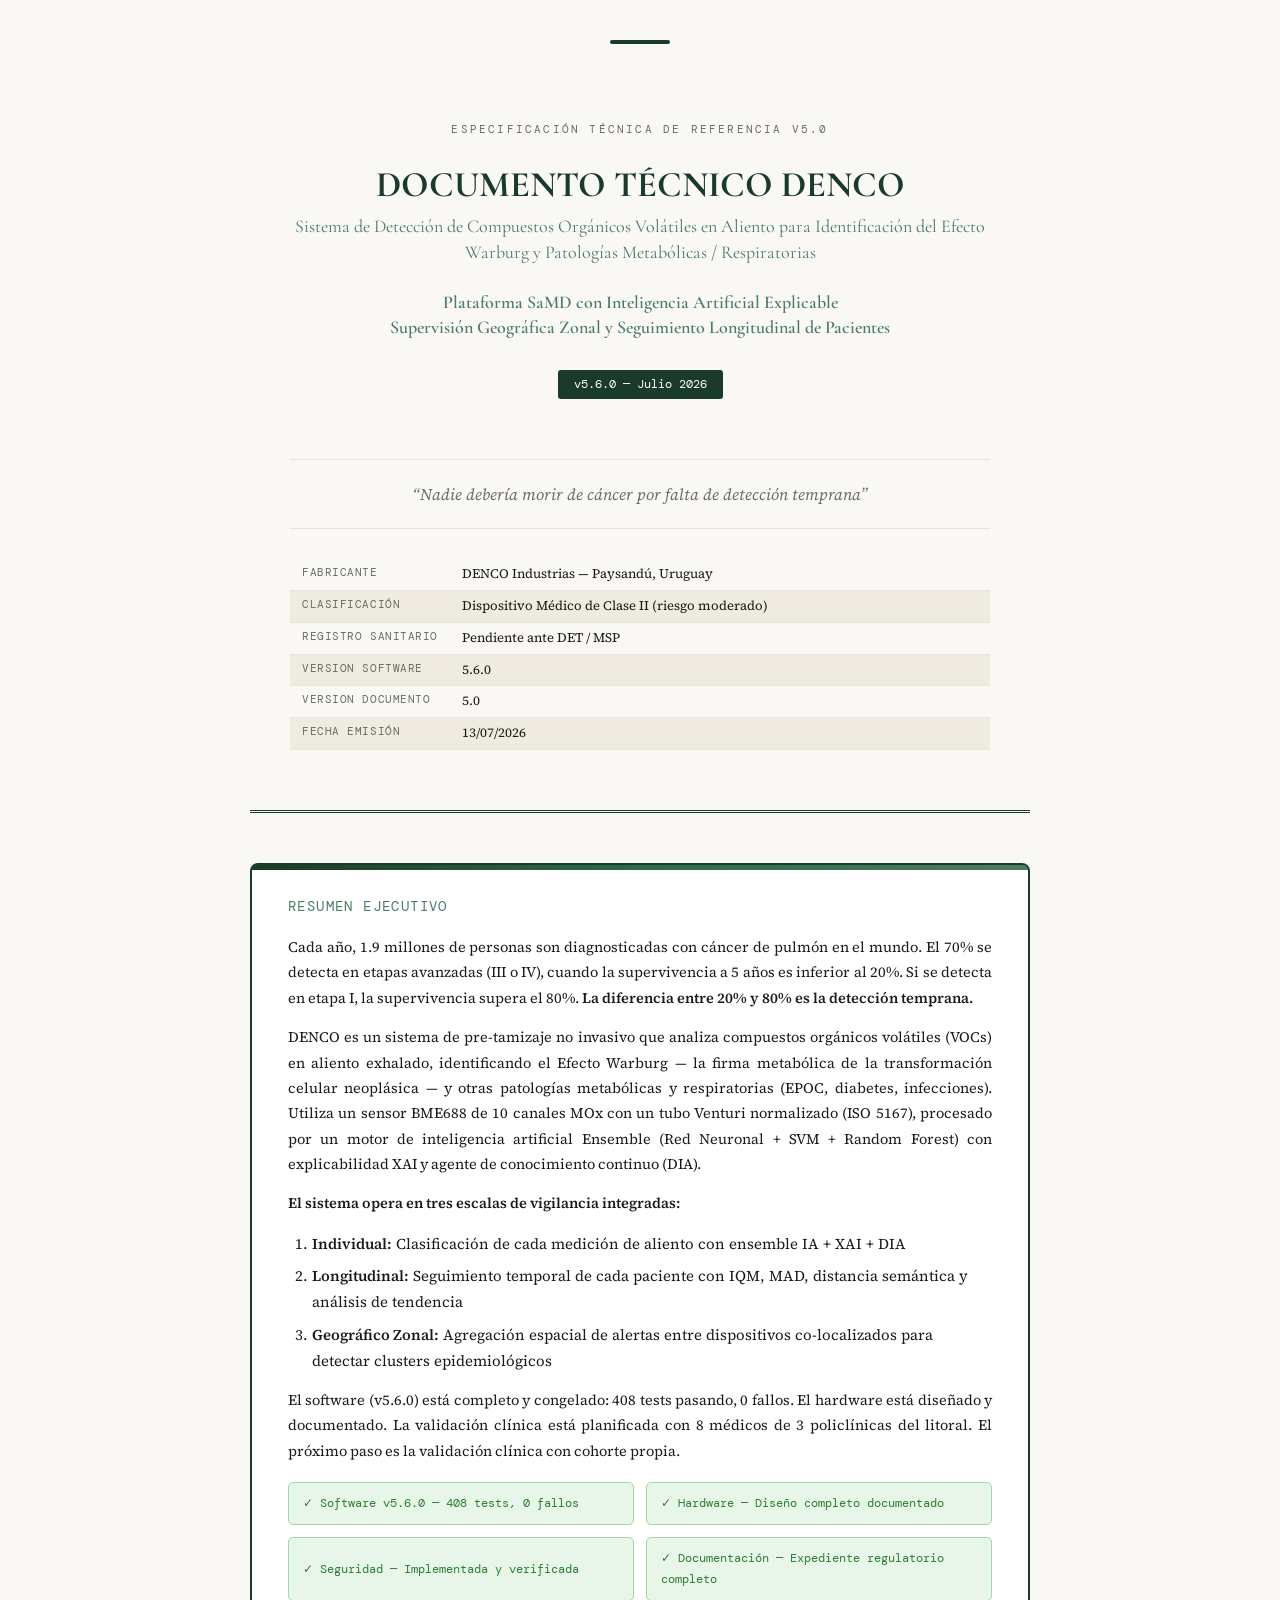
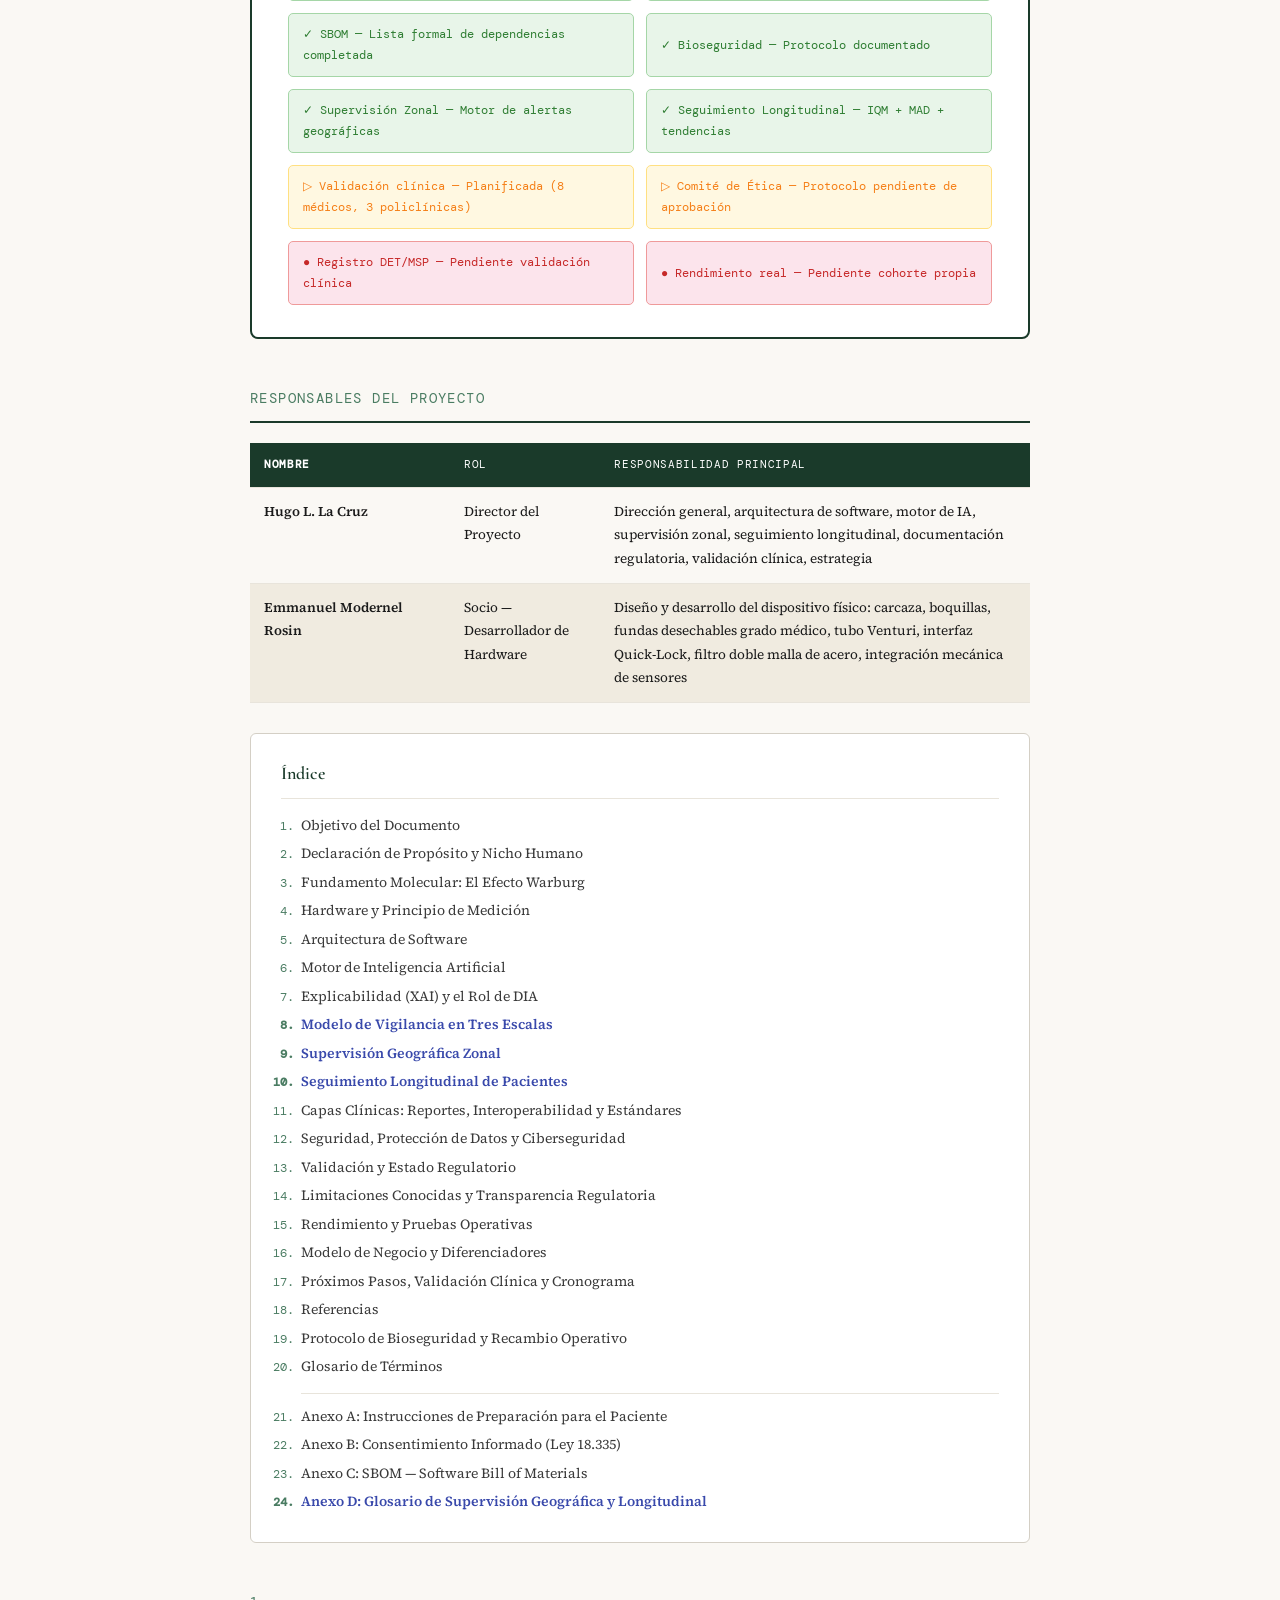
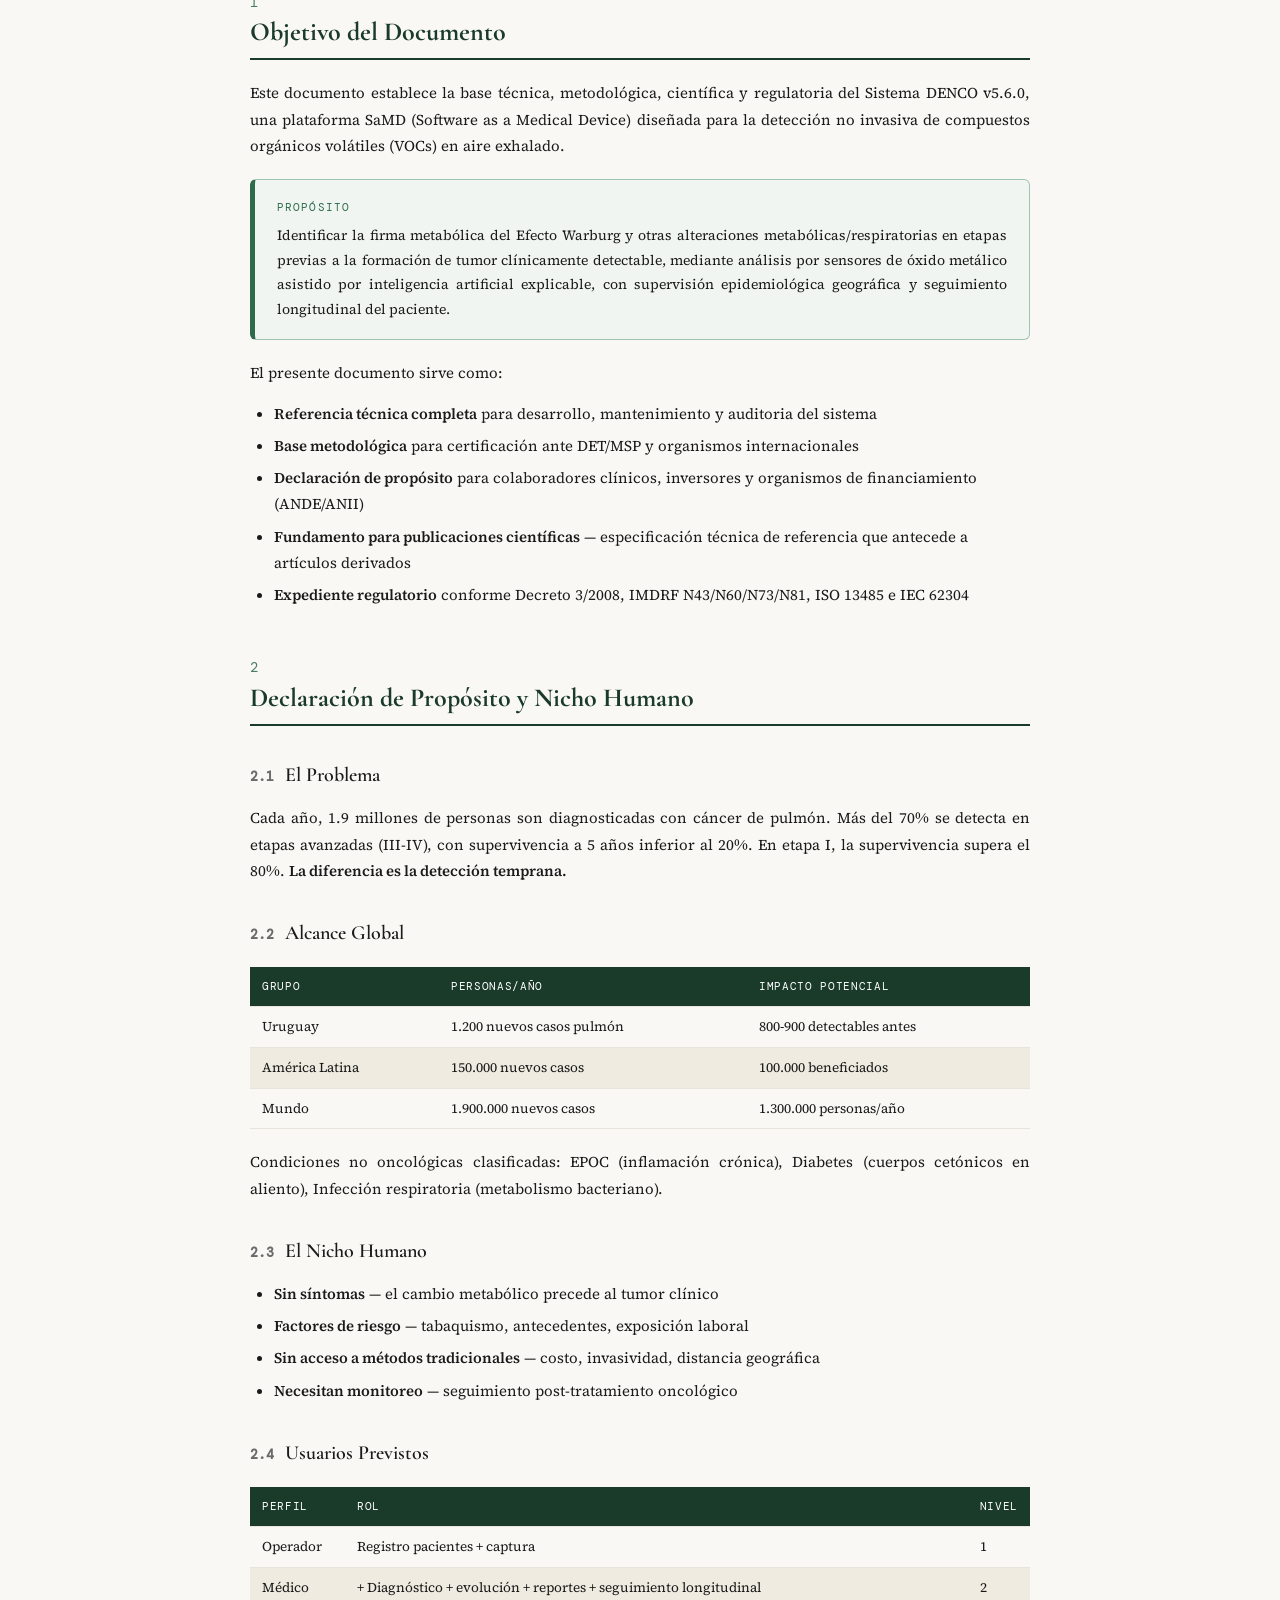
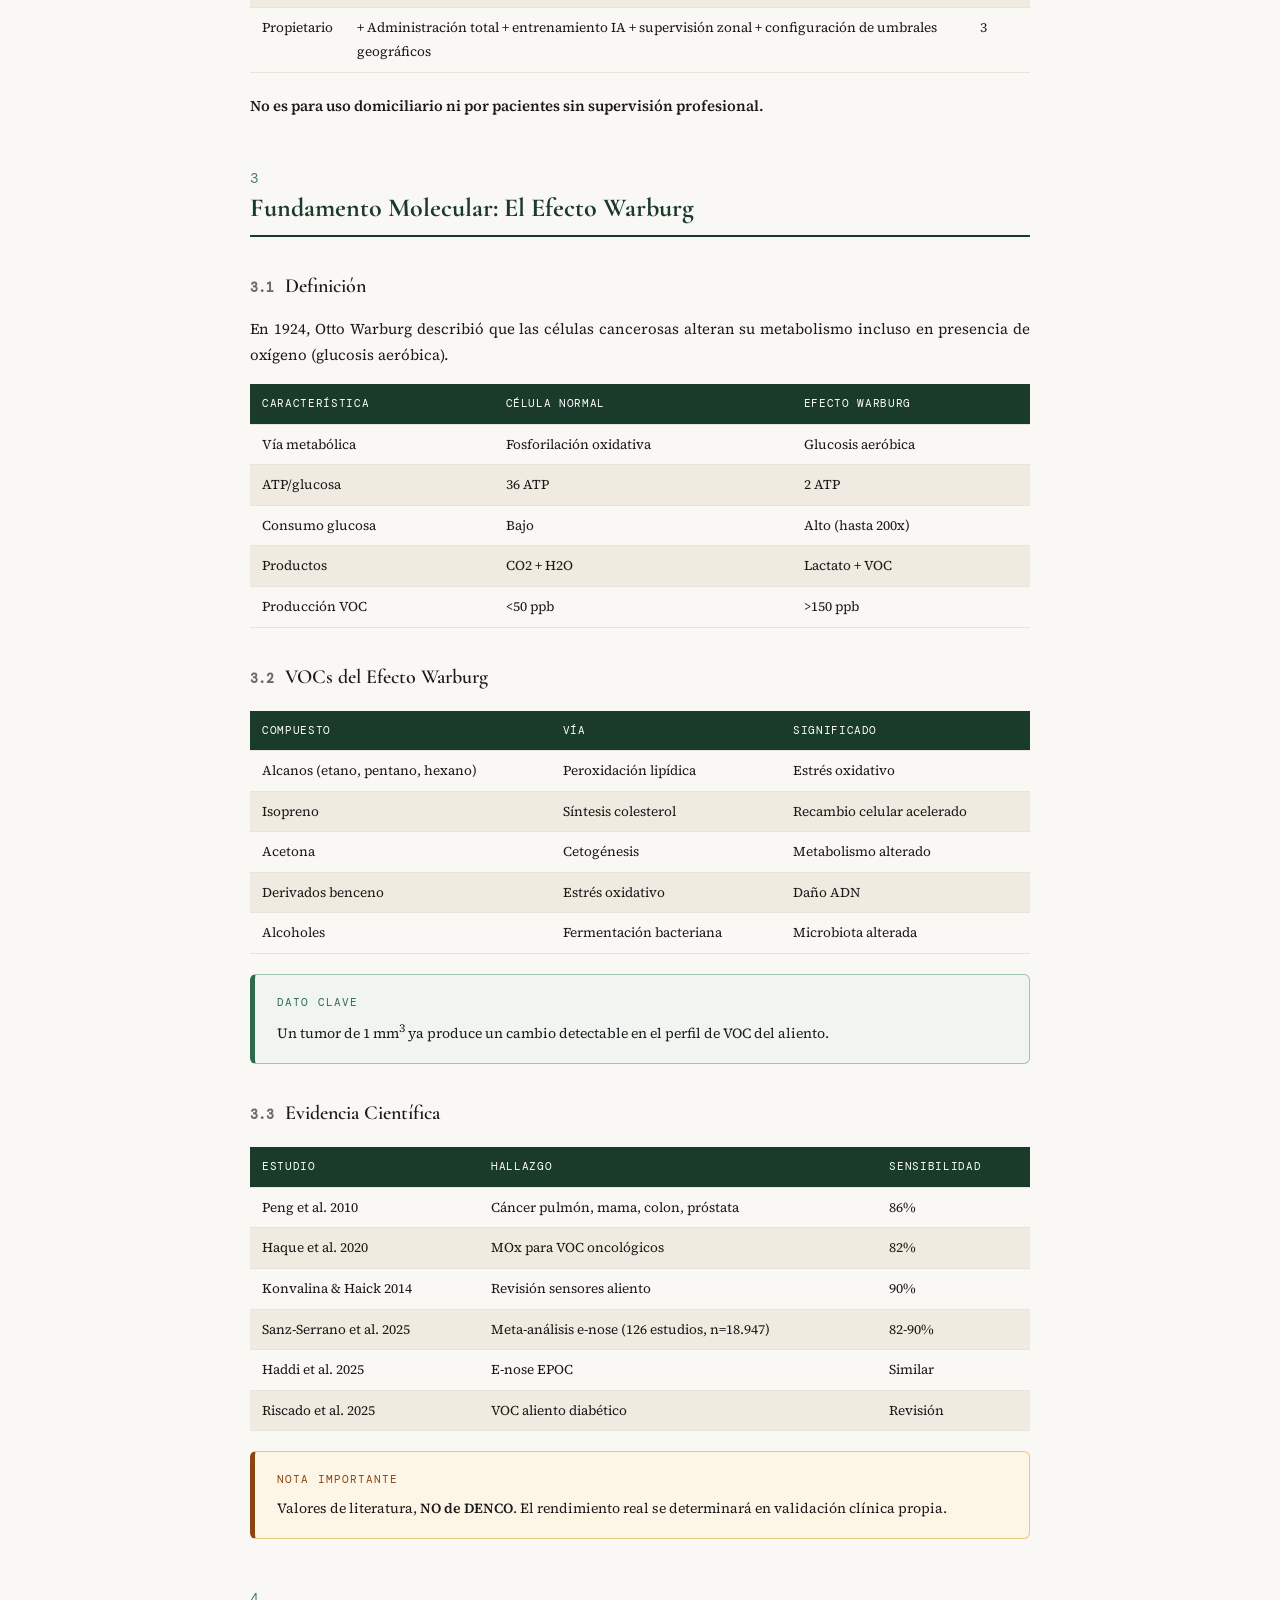
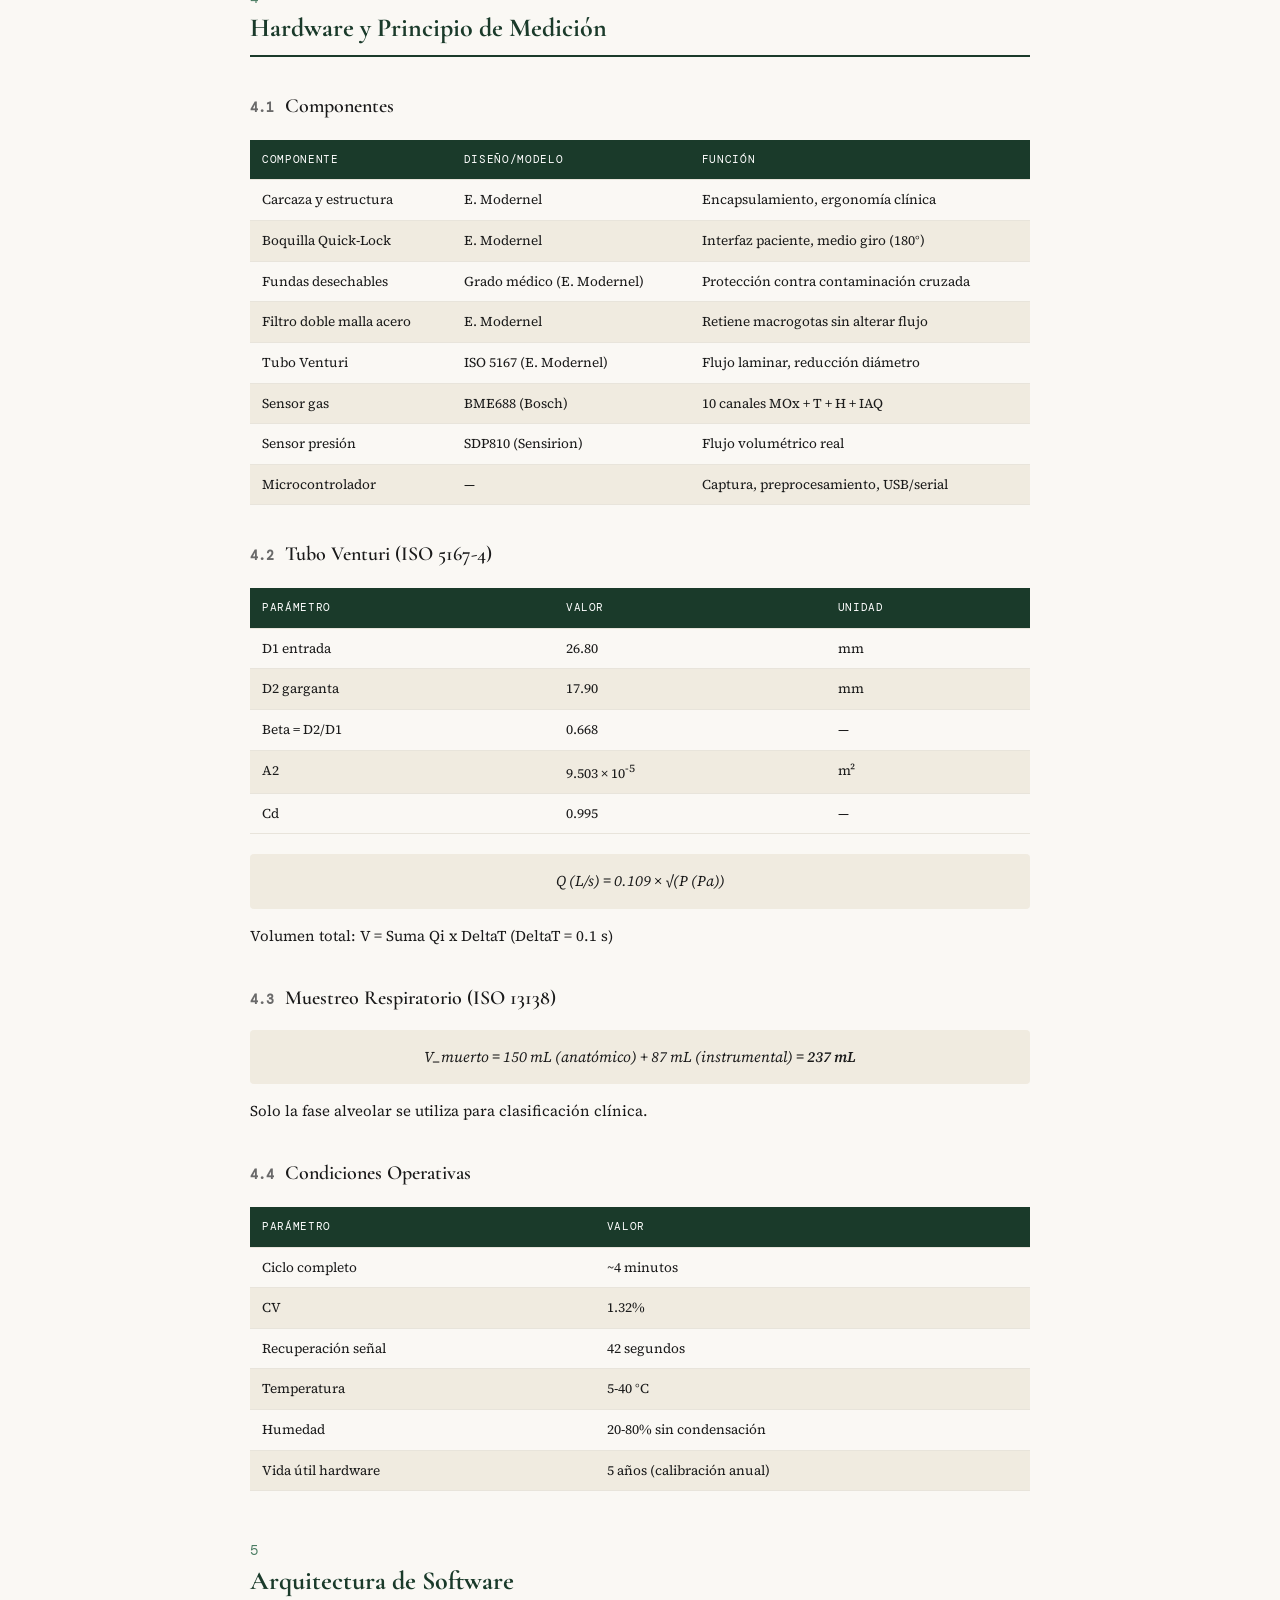
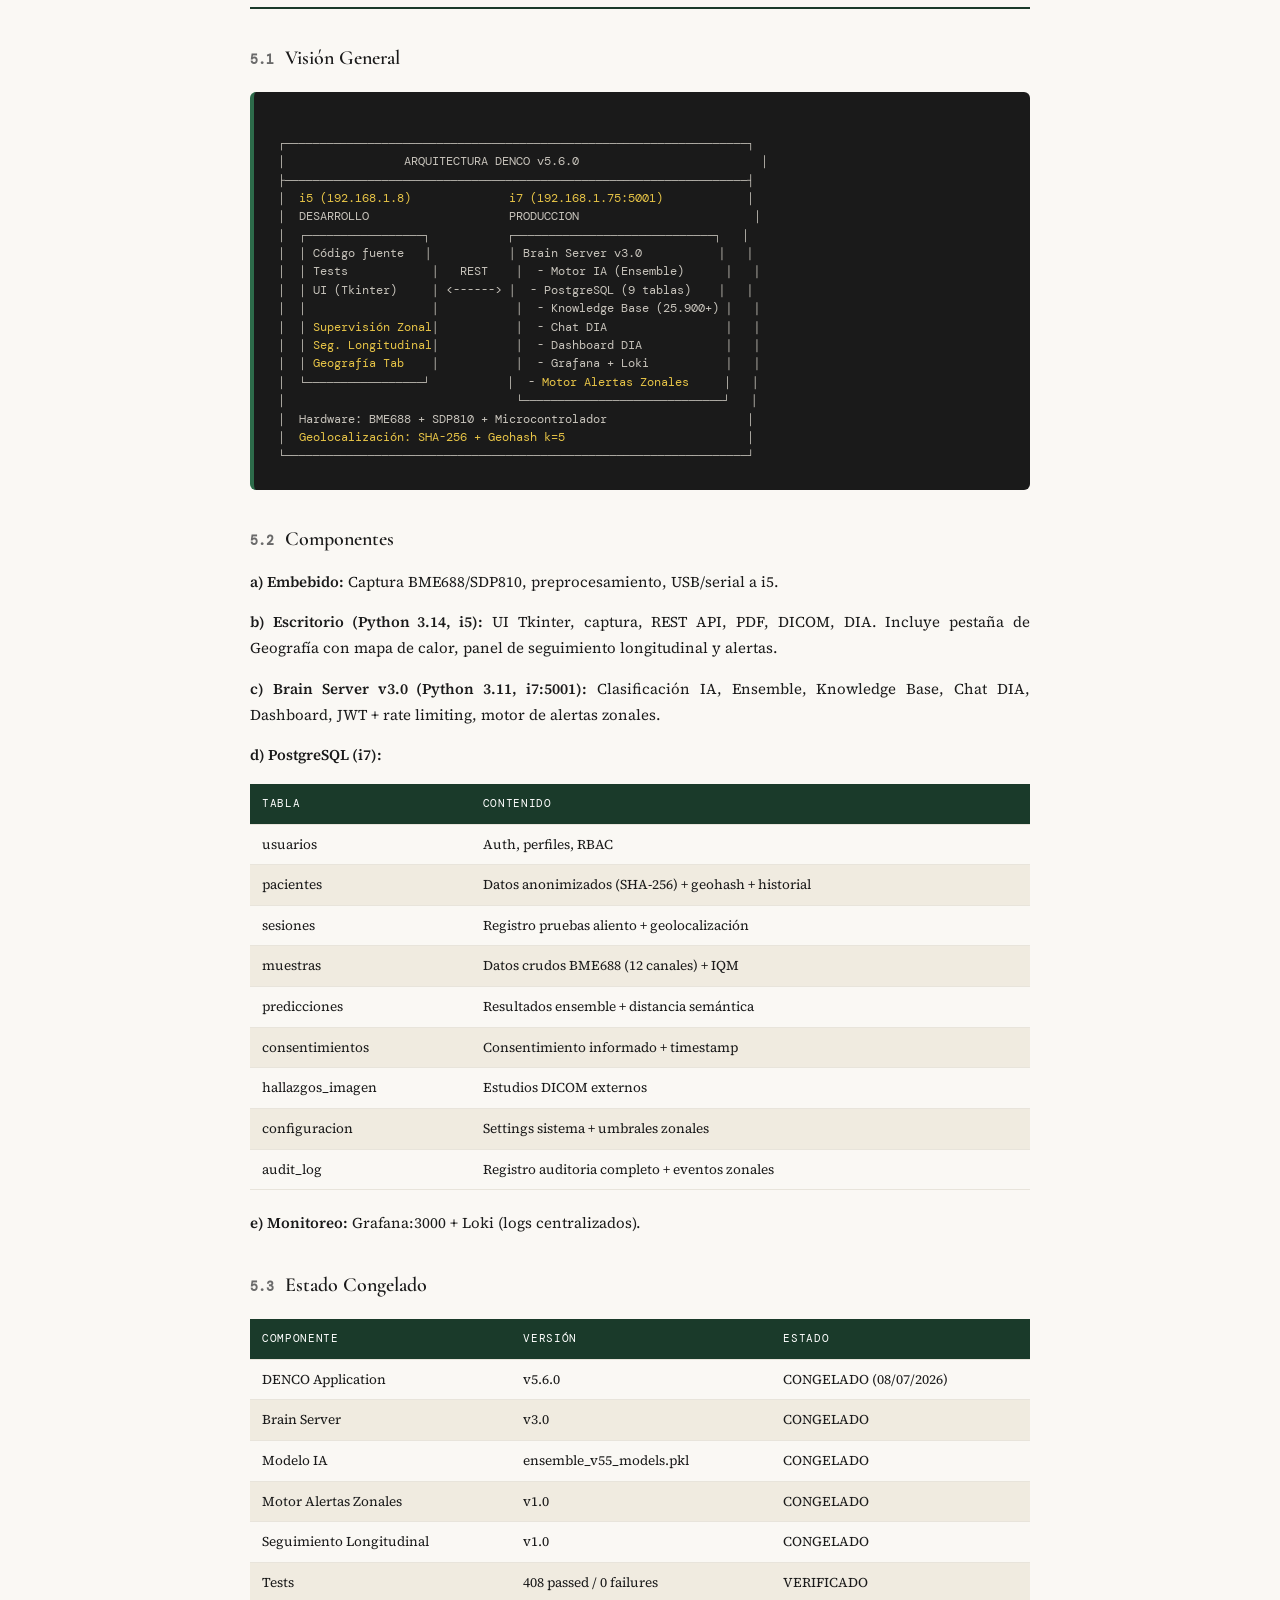
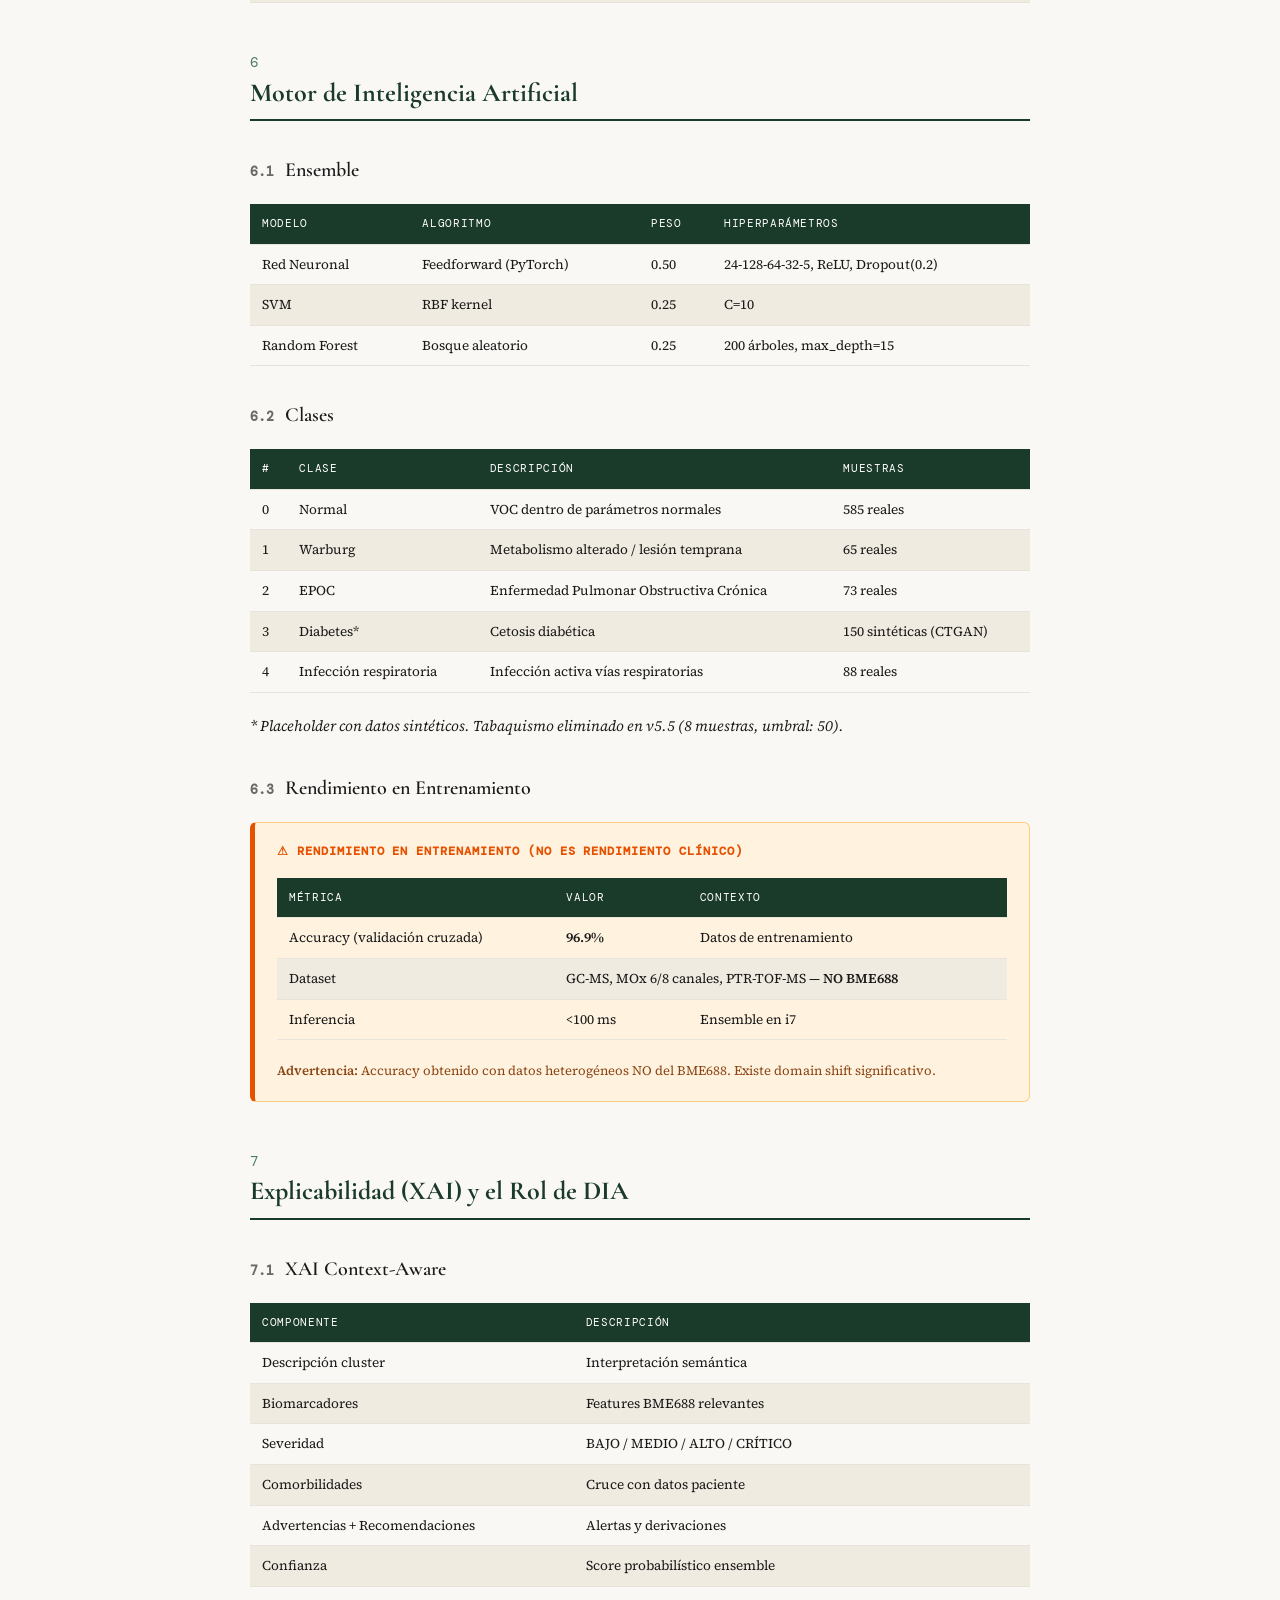
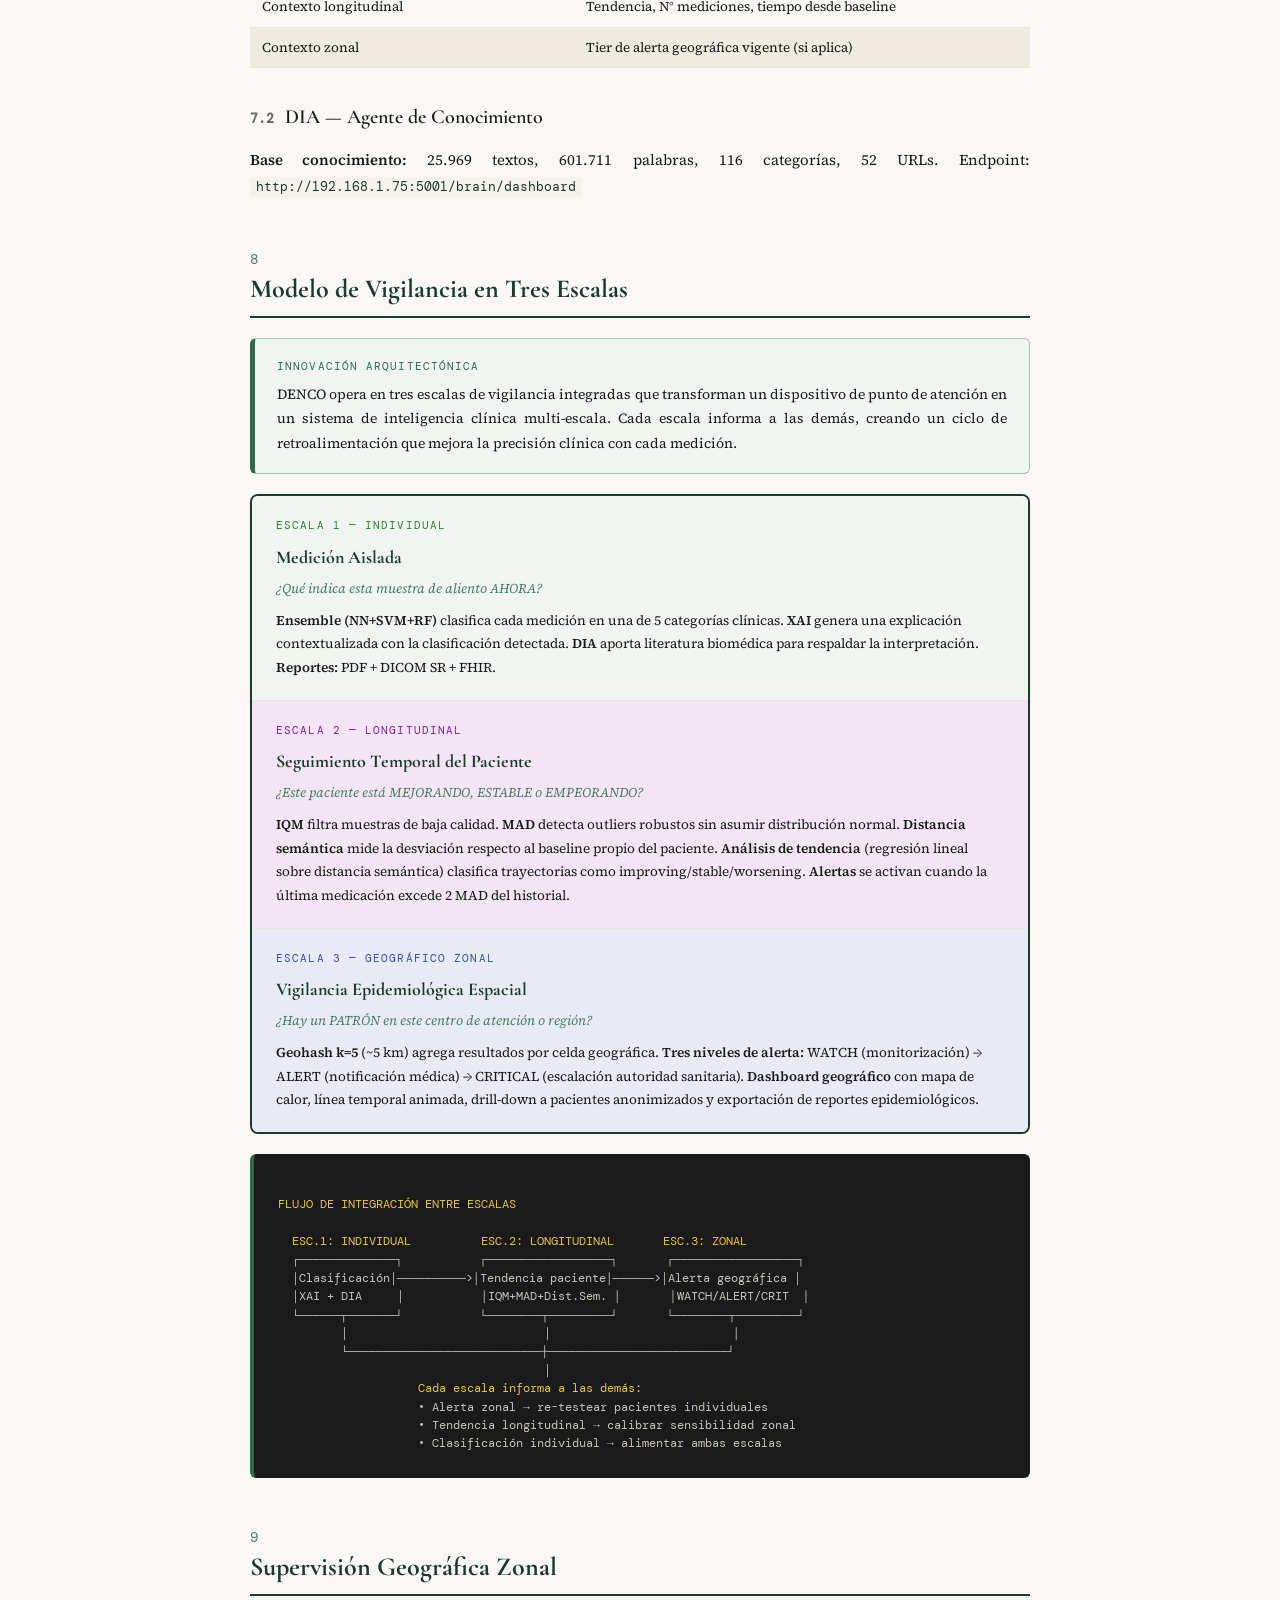
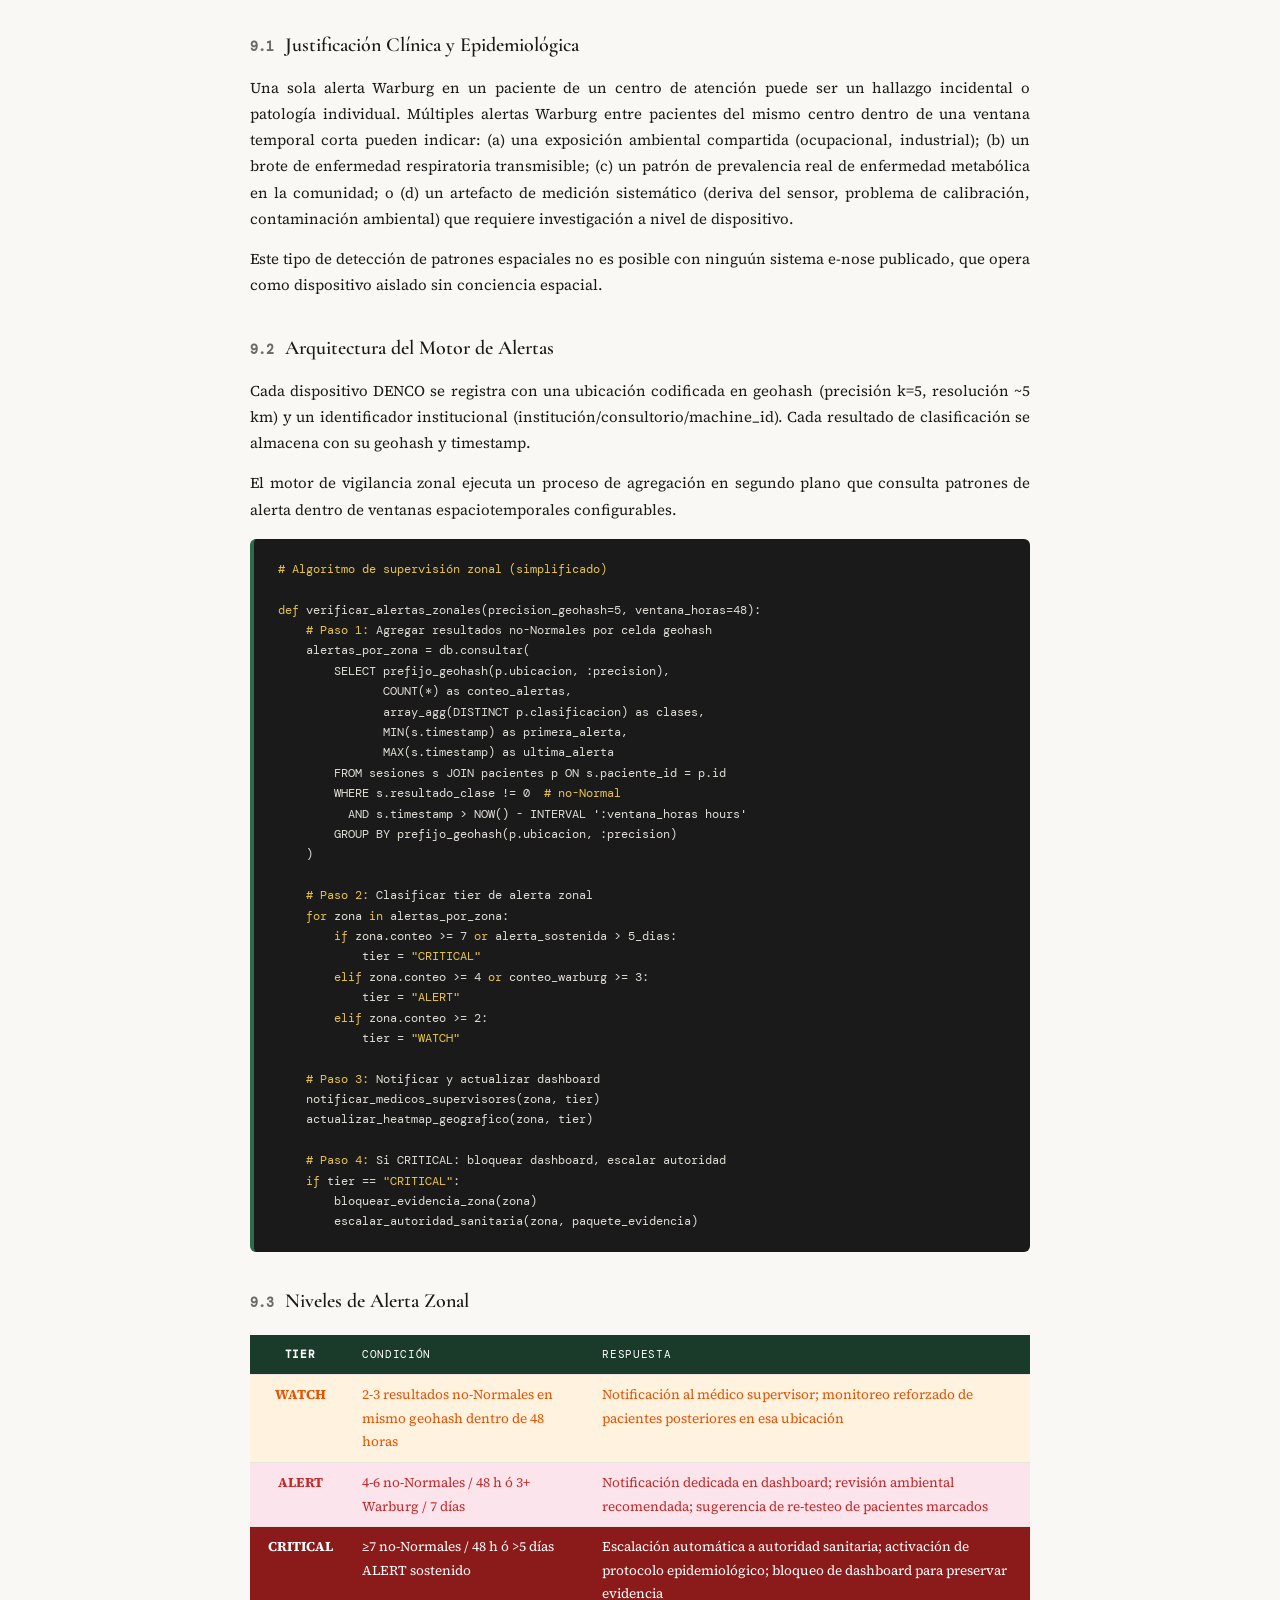
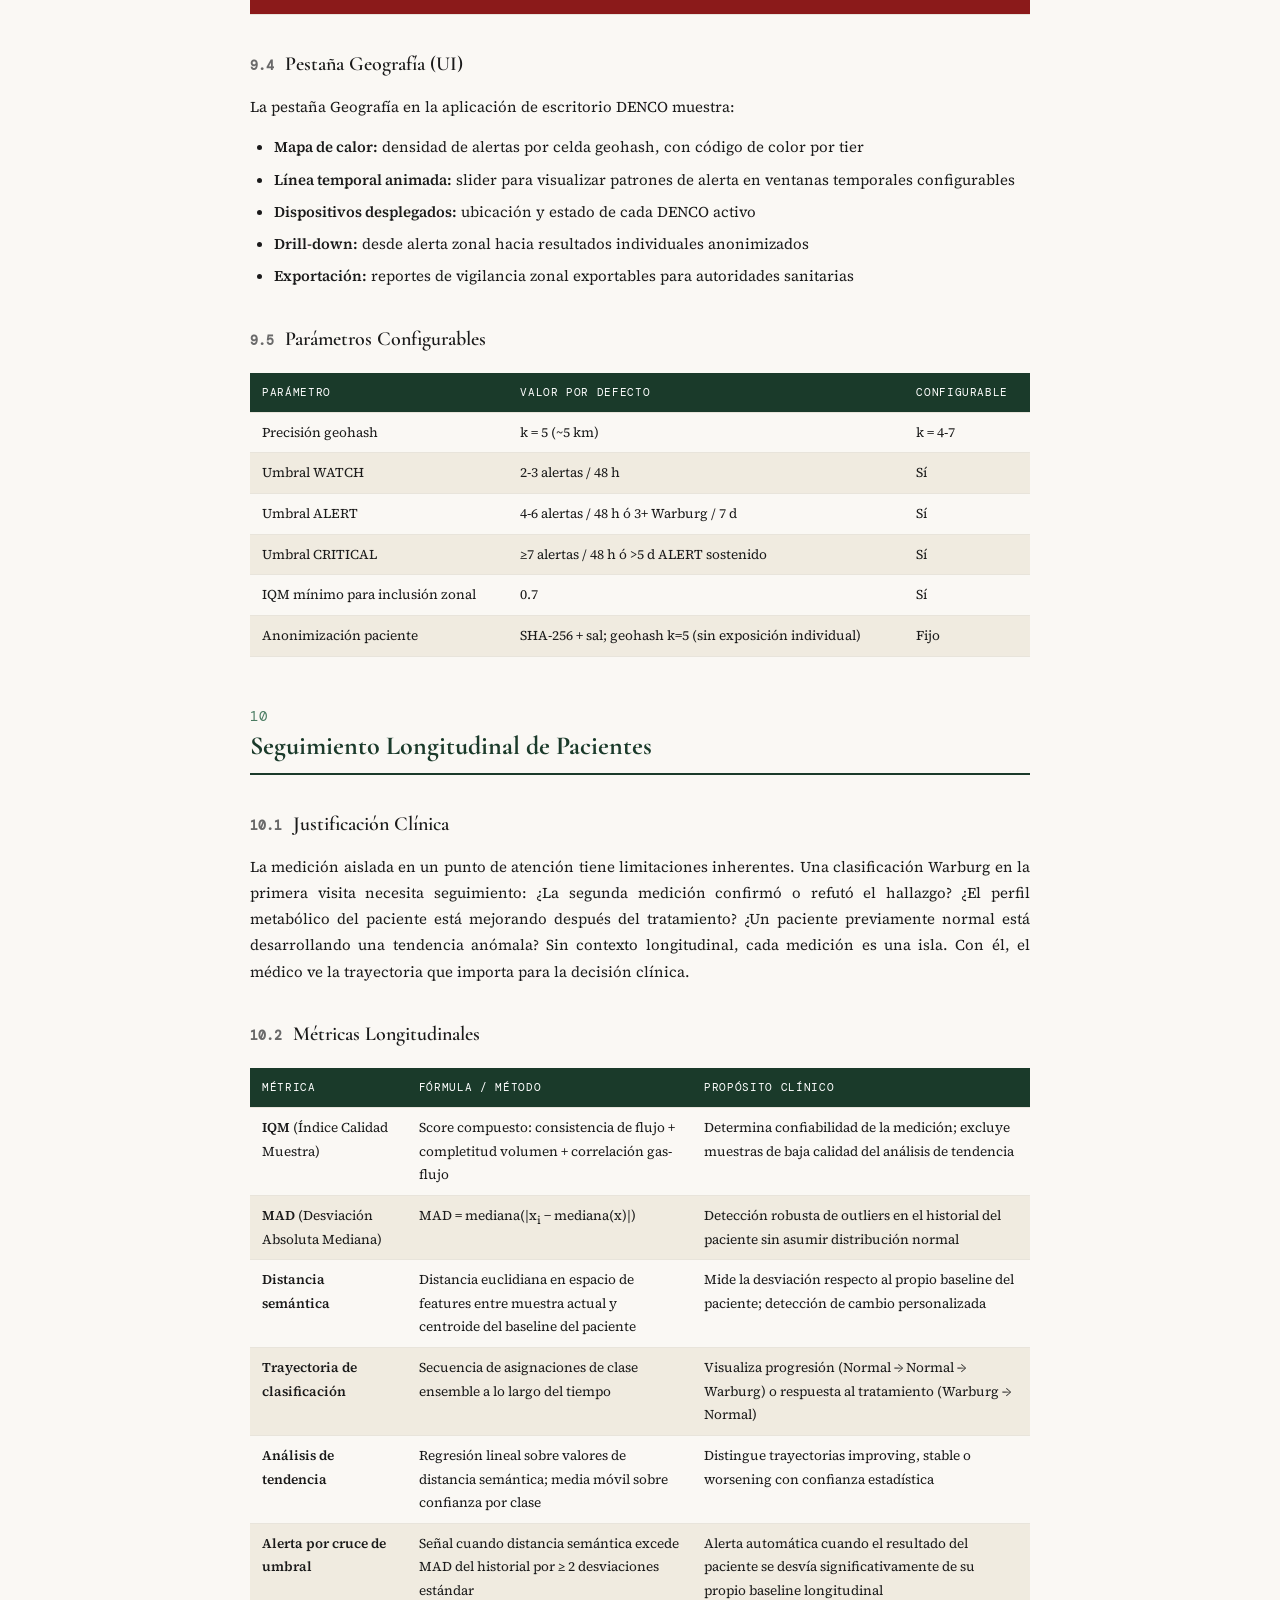
==== commit 8373d872: "Update print statement from 'Hello' to 'Goodbye'" ====
--- a/index.html
+++ b/index.html
@@ -3,19 +3,19 @@
 <head>
 <meta charset="UTF-8">
 <meta name="viewport" content="width=device-width, initial-scale=1.0">
-<title>DOCUMENTO TECNICO DENCO v5.6.0 - Version 4.0</title>
+<title>DOCUMENTO TECNICO DENCO v5.6.0 - Version 5.0</title>
 <link rel="preconnect" href="https://fonts.googleapis.com">
 <link href="https://fonts.googleapis.com/css2?family=Cormorant+Garamond:wght@400;600;700&family=Source+Serif+4:ital,wght@0,300;0,400;0,600;0,700;1,400&family=DM+Mono:wght@300;400&display=swap" rel="stylesheet">
 <style>
-:root{--bg:#faf8f4;--surface:#fff;--accent:#1a3a2a;--accent-light:#2d6b4a;--accent-muted:#4a7c62;--text-primary:#1a1a1a;--text-secondary:#3a3a3a;--text-muted:#6a6a6a;--border:#d4cfc5;--border-light:#e8e4db;--warning:#8b4513;--critical:#8b1a1a;--highlight:#f0ebe0;--code-bg:#f5f2ec;--success:#2e7d32}
+:root{--bg:#faf8f4;--surface:#fff;--accent:#1a3a2a;--accent-light:#2d6b4a;--accent-muted:#4a7c62;--text-primary:#1a1a1a;--text-secondary:#3a3a3a;--text-muted:#6a6a6a;--border:#d4cfc5;--border-light:#e8e4db;--warning:#8b4513;--critical:#8b1a1a;--highlight:#f0ebe0;--code-bg:#f5f2ec;--success:#2e7d32;--watch-bg:#fff3e0;--alert-bg:#fce4ec;--crit-bg:#8b1a1a}
 *{margin:0;padding:0;box-sizing:border-box}
 body{font-family:'Source Serif 4','Georgia',serif;background:var(--bg);color:var(--text-primary);font-size:15px;line-height:1.75;-webkit-font-smoothing:antialiased}
 .container{max-width:820px;margin:0 auto;padding:40px 20px}
 .cover{text-align:center;padding:80px 40px 60px;border-bottom:3px double var(--accent);margin-bottom:50px;position:relative}
 .cover::before{content:'';position:absolute;top:0;left:50%;transform:translateX(-50%);width:60px;height:4px;background:var(--accent);border-radius:2px}
 .cover .label{font-family:'DM Mono',monospace;font-size:11px;letter-spacing:.2em;text-transform:uppercase;color:var(--text-muted);margin-bottom:24px}
-.cover h1{font-family:'Cormorant Garamond',serif;font-size:38px;font-weight:700;color:var(--accent);line-height:1.2;margin-bottom:8px}
-.cover .subtitle{font-family:'Cormorant Garamond',serif;font-size:20px;font-weight:400;color:var(--accent-muted);margin-bottom:30px;line-height:1.4}
+.cover h1{font-family:'Cormorant Garamond',serif;font-size:36px;font-weight:700;color:var(--accent);line-height:1.2;margin-bottom:8px}
+.cover .subtitle{font-family:'Cormorant Garamond',serif;font-size:18px;font-weight:400;color:var(--accent-muted);margin-bottom:30px;line-height:1.4}
 .cover .badge{display:inline-block;font-family:'DM Mono',monospace;font-size:12px;background:var(--accent);color:#fff;padding:4px 16px;border-radius:3px;margin-bottom:30px}
 .cover .motto{font-style:italic;font-size:16px;color:var(--text-muted);margin:30px 0;padding:20px 0;border-top:1px solid var(--border-light);border-bottom:1px solid var(--border-light)}
 .cover .meta{margin:24px auto 0;text-align:left;font-size:13px}
@@ -39,8 +39,11 @@
 .cc{background:#fdf0f0;border:1px solid #d4a0a0;border-left:5px solid var(--critical)}
 .ci{background:#f0f5f2;border:1px solid #a0c4b0;border-left:5px solid var(--accent-light)}
 .cs{background:#e8f5e9;border:1px solid #a5d6a7;border-left:5px solid var(--success)}
+.cgeo{background:#e8eaf6;border:1px solid #9fa8da;border-left:5px solid #3949ab}
+.clong{background:#f3e5f5;border:1px solid #ce93d8;border-left:5px solid #7b1fa2}
 .callout .ct{font-family:'DM Mono',monospace;font-size:11px;text-transform:uppercase;letter-spacing:.1em;margin-bottom:6px;font-weight:400}
 .cw .ct{color:var(--warning)}.cc .ct{color:var(--critical)}.ci .ct{color:var(--accent-light)}.cs .ct{color:var(--success)}
+.cgeo .ct{color:#3949ab}.clong .ct{color:#7b1fa2}
 ul,ol{margin:10px 0 16px 24px}li{margin-bottom:6px}
 .eq{text-align:center;padding:14px;margin:14px 0;background:var(--highlight);border-radius:4px;font-style:italic;font-size:15px}
 .exec{background:var(--surface);border:2px solid var(--accent);border-radius:8px;padding:32px 36px;margin:30px 0 40px;position:relative}
@@ -63,6 +66,7 @@
 .toc li{margin-bottom:4px;font-size:14px;color:var(--text-secondary)}
 .toc li::marker{color:var(--accent-muted);font-family:'DM Mono',monospace;font-size:12px}
 .toc .ag{margin-top:14px;padding-top:10px;border-top:1px solid var(--border-light)}
+.toc .new{color:#3949ab;font-weight:600}
 .diag{background:#1a1a1a;color:#c8c4bc;padding:24px;border-radius:6px;font-family:'DM Mono',monospace;font-size:11.5px;line-height:1.6;overflow-x:auto;margin:16px 0 20px;white-space:pre;border-left:4px solid var(--accent-light)}
 .flow{margin:24px 0 28px}
 .fs{display:flex;align-items:flex-start;gap:16px;margin-bottom:4px}
@@ -70,166 +74,173 @@
 .fc{flex:1;padding:10px 16px;background:var(--surface);border:1px solid var(--border-light);border-radius:6px;font-size:13.5px;margin-bottom:8px}
 .fc strong{color:var(--accent)}
 .fconn{width:2px;height:14px;background:var(--accent-muted);margin-left:15px;opacity:.5}
-.gg{display:grid;grid-template-columns:1fr 1fr;gap:0;margin:16px 0;border:1px solid var(--border-light);border-radius:6px;overflow:hidden}
-.gi{padding:10px 14px;border-bottom:1px solid var(--border-light);font-size:13px;display:flex;gap:8px}
-.gi:nth-child(odd){border-right:1px solid var(--border-light)}
-.gi:nth-child(even){background:var(--highlight)}
-.gt{font-family:'DM Mono',monospace;font-size:12px;color:var(--accent);font-weight:400;white-space:nowrap;min-width:80px}
-.gd{color:var(--text-secondary)}
+.tier-table td:first-child{font-weight:700;text-align:center;min-width:100px}
+.tier-watch{background:var(--watch-bg)!important;color:#e65100}
+.tier-alert{background:var(--alert-bg)!important;color:#c62828}
+.tier-critical{background:var(--crit-bg)!important;color:#fff}
+@media print{body{font-size:11pt}.container{max-width:100%;padding:0}.cover{page-break-after:always}h2{page-break-before:always}h2:first-of-type{page-break-before:avoid}table{page-break-inside:avoid}pre{page-break-inside:avoid}.callout{page-break-inside:avoid}.exec{page-break-inside:avoid}.fs{page-break-inside:avoid}.diag{page-break-inside:avoid}}
+.fade-in{opacity:0;transform:translateY(16px);animation:fu .5s ease forwards}
+@keyframes fu{to{opacity:1;transform:translateY(0)}}
+.vt td:first-child{font-family:'DM Mono',monospace;font-weight:400;color:var(--accent);white-space:nowrap}
 .pb{border-radius:6px;padding:18px 22px;margin:16px 0}
 .pbt{background:#fff3e0;border:1px solid #ffcc80;border-left:5px solid #e65100}
 .pbc{background:#e8f5e9;border:1px solid #a5d6a7;border-left:5px solid var(--success)}
 .pb h4{margin-top:0;font-family:'DM Mono',monospace;font-size:12px;text-transform:uppercase;letter-spacing:.08em;margin-bottom:10px}
 .pbt h4{color:#e65100}.pbc h4{color:var(--success)}
 .rt{margin:20px 0 30px}.rt td{padding:12px 14px}.rt td:first-child{width:200px;font-weight:600}
-@media print{body{font-size:11pt}.container{max-width:100%;padding:0}.cover{page-break-after:always}h2{page-break-before:always}h2:first-of-type{page-break-before:avoid}table{page-break-inside:avoid}pre{page-break-inside:avoid}.callout{page-break-inside:avoid}.exec{page-break-inside:avoid}.fs{page-break-inside:avoid}}
-.fade-in{opacity:0;transform:translateY(16px);animation:fu .5s ease forwards}
-@keyframes fu{to{opacity:1;transform:translateY(0)}}
-.vt td:first-child{font-family:'DM Mono',monospace;font-weight:400;color:var(--accent);white-space:nowrap}
+.scale-grid{display:grid;grid-template-columns:1fr;gap:0;border:2px solid var(--accent);border-radius:8px;overflow:hidden;margin:20px 0}
+.scale-item{padding:20px 24px;border-bottom:1px solid var(--border-light)}
+.scale-item:last-child{border-bottom:none}
+.scale-item .scale-label{font-family:'DM Mono',monospace;font-size:11px;letter-spacing:.1em;text-transform:uppercase;margin-bottom:6px;display:block}
+.scale-item .scale-title{font-family:'Cormorant Garamond',serif;font-size:18px;font-weight:700;color:var(--accent);margin-bottom:4px}
+.scale-item .scale-question{font-style:italic;font-size:13.5px;color:var(--accent-muted);margin-bottom:8px}
+.scale-item .scale-desc{font-size:13.5px}
+.scale-1{background:#f0f5f2}.scale-2{background:#f3e5f5}.scale-3{background:#e8eaf6}
 </style>
 </head>
 <body>
 <div class="container">
 
-<!-- ═══════ COVER ═══════ -->
+<!-- ════════════════════════════════════════════════════════════ -->
+<!-- PORTADA                                                     -->
+<!-- ════════════════════════════════════════════════════════════ -->
 <div class="cover fade-in">
-  <div class="label">Especificacion Tecnica de Referencia v4.0</div>
-  <h1>DOCUMENTO TECNICO DENCO</h1>
-  <div class="subtitle">Sistema de Deteccion de Compuestos Organicos Volatiles en Aliento<br>para Identificacion del Efecto Warburg y Patologias Metabolas / Respiratorias<br><br><strong>Plataforma SaMD con Inteligencia Artificial Explicable</strong></div>
+  <div class="label">Especificaci&oacute;n T&eacute;cnica de Referencia v5.0</div>
+  <h1>DOCUMENTO T&Eacute;CNICO DENCO</h1>
+  <div class="subtitle">Sistema de Detecci&oacute;n de Compuestos Org&aacute;nicos Vol&aacute;tiles en Aliento para Identificaci&oacute;n del Efecto Warburg y Patolog&iacute;as Metab&oacute;licas / Respiratorias<br><br><strong>Plataforma SaMD con Inteligencia Artificial Explicable<br>Supervisi&oacute;n Geogr&aacute;fica Zonal y Seguimiento Longitudinal de Pacientes</strong></div>
   <div class="badge">v5.6.0 &mdash; Julio 2026</div>
-  <div class="motto">"Nadie deberia morir de cancer por falta de deteccion temprana"</div>
+  <div class="motto">&ldquo;Nadie deber&iacute;a morir de c&aacute;ncer por falta de detecci&oacute;n temprana&rdquo;</div>
   <table class="meta">
-    <tr><td>Fabricante</td><td>DENCO Industrias &mdash; Paysandu, Uruguay</td></tr>
-    <tr><td>Clasificacion</td><td>Dispositivo Medico de Clase II (riesgo moderado)</td></tr>
+    <tr><td>Fabricante</td><td>DENCO Industrias &mdash; Paysand&uacute;, Uruguay</td></tr>
+    <tr><td>Clasificaci&oacute;n</td><td>Dispositivo M&eacute;dico de Clase II (riesgo moderado)</td></tr>
     <tr><td>Registro Sanitario</td><td>Pendiente ante DET / MSP</td></tr>
     <tr><td>Version Software</td><td>5.6.0</td></tr>
-    <tr><td>Version Documento</td><td>4.0</td></tr>
-    <tr><td>Fecha Emision</td><td>13/07/2026</td></tr>
+    <tr><td>Version Documento</td><td>5.0</td></tr>
+    <tr><td>Fecha Emisi&oacute;n</td><td>13/07/2026</td></tr>
   </table>
 </div>
 
-<!-- ═══════ RESUMEN EJECUTIVO ═══════ -->
+<!-- ════════════════════════════════════════════════════════════ -->
+<!-- RESUMEN EJECUTIVO                                           -->
+<!-- ════════════════════════════════════════════════════════════ -->
 <div class="exec fade-in">
   <h2><span class="sn">RESUMEN EJECUTIVO</span></h2>
-  <p>Cada anio, 1.9 millones de personas son diagnosticadas con cancer de pulmon en el mundo. El 70% se detecta en etapas avanzadas (III o IV), cuando la supervivencia a 5 anios es inferior al 20%. Si se detecta en etapa I, la supervivencia supera el 80%. <strong>La diferencia entre 20% y 80% es la deteccion temprana.</strong></p>
-  <p>DENCO es un sistema de pre-tamizaje no invasivo que analiza compuestos organicos volatiles (VOCs) en aliento exhalado, identificando el Efecto Warburg &mdash; la firma metabolica de la transformacion celular neoplasica &mdash; y otras patologias metabolas y respiratorias (EPOC, diabetes, infecciones). Utiliza un sensor BME688 de 10 canales MOx con un tunel Venturi normalizado (ISO 5167), procesado por un motor de inteligencia artificial Ensemble (Red Neuronal + SVM + Random Forest) con explicabilidad XAI y agente de conocimiento continuo (DIA).</p>
-  <p>El software (v5.6.0) esta completo y congelado: 408 tests pasando, 0 fallos. El hardware esta disenado y documentado: tunel Venturi, boquillas Quick-Lock, fundas desechables, filtro doble malla. La validacion clinica esta planificada con 8 medicos de 3 policlinicas del litoral, bajo protocolo a aprobar por el Comite de Etica del Hospital de Paysandu.</p>
-  <p>El proximo paso es la validacion clinica con cohorte propia para obtener datos reales de rendimiento con el sensor BME688 fisico y avanzar en el registro sanitario ante DET/MSP.</p>
+  <p>Cada a&ntilde;o, 1.9 millones de personas son diagnosticadas con c&aacute;ncer de pulm&oacute;n en el mundo. El 70% se detecta en etapas avanzadas (III o IV), cuando la supervivencia a 5 a&ntilde;os es inferior al 20%. Si se detecta en etapa I, la supervivencia supera el 80%. <strong>La diferencia entre 20% y 80% es la detecci&oacute;n temprana.</strong></p>
+  <p>DENCO es un sistema de pre-tamizaje no invasivo que analiza compuestos org&aacute;nicos vol&aacute;tiles (VOCs) en aliento exhalado, identificando el Efecto Warburg &mdash; la firma metab&oacute;lica de la transformaci&oacute;n celular neopl&aacute;sica &mdash; y otras patolog&iacute;as metab&oacute;licas y respiratorias (EPOC, diabetes, infecciones). Utiliza un sensor BME688 de 10 canales MOx con un tubo Venturi normalizado (ISO 5167), procesado por un motor de inteligencia artificial Ensemble (Red Neuronal + SVM + Random Forest) con explicabilidad XAI y agente de conocimiento continuo (DIA).</p>
+
+  <p><strong>El sistema opera en tres escalas de vigilancia integradas:</strong></p>
+  <ol style="margin-bottom:14px">
+    <li><strong>Individual:</strong> Clasificaci&oacute;n de cada medici&oacute;n de aliento con ensemble IA + XAI + DIA</li>
+    <li><strong>Longitudinal:</strong> Seguimiento temporal de cada paciente con IQM, MAD, distancia sem&aacute;ntica y an&aacute;lisis de tendencia</li>
+    <li><strong>Geogr&aacute;fico Zonal:</strong> Agregaci&oacute;n espacial de alertas entre dispositivos co-localizados para detectar clusters epidemiol&oacute;gicos</li>
+  </ol>
+
+  <p>El software (v5.6.0) est&aacute; completo y congelado: 408 tests pasando, 0 fallos. El hardware est&aacute; dise&ntilde;ado y documentado. La validaci&oacute;n cl&iacute;nica est&aacute; planificada con 8 m&eacute;dicos de 3 policl&iacute;nicas del litoral. El pr&oacute;ximo paso es la validaci&oacute;n cl&iacute;nica con cohorte propia.</p>
   <div class="sg">
     <div class="si sdone">&#10003; Software v5.6.0 &mdash; 408 tests, 0 fallos</div>
-    <div class="si sdone">&#10003; Hardware &mdash; Disenio completo documentado</div>
+    <div class="si sdone">&#10003; Hardware &mdash; Dise&ntilde;o completo documentado</div>
     <div class="si sdone">&#10003; Seguridad &mdash; Implementada y verificada</div>
-    <div class="si sdone">&#10003; Documentacion &mdash; Expediente regulatorio completo</div>
+    <div class="si sdone">&#10003; Documentaci&oacute;n &mdash; Expediente regulatorio completo</div>
     <div class="si sdone">&#10003; SBOM &mdash; Lista formal de dependencias completada</div>
     <div class="si sdone">&#10003; Bioseguridad &mdash; Protocolo documentado</div>
-    <div class="si splan">&#9655; Validacion clinica &mdash; Planificada (8 medicos, 3 policlinicas)</div>
-    <div class="si splan">&#9655; Comite de Etica &mdash; Protocolo pendiente de aprobacion</div>
-    <div class="si spending">&#9679; Registro DET/MSP &mdash; Pendiente validacion clinica</div>
+    <div class="si sdone">&#10003; Supervisi&oacute;n Zonal &mdash; Motor de alertas geogr&aacute;ficas</div>
+    <div class="si sdone">&#10003; Seguimiento Longitudinal &mdash; IQM + MAD + tendencias</div>
+    <div class="si splan">&#9655; Validaci&oacute;n cl&iacute;nica &mdash; Planificada (8 m&eacute;dicos, 3 policl&iacute;nicas)</div>
+    <div class="si splan">&#9655; Comit&eacute; de &Eacute;tica &mdash; Protocolo pendiente de aprobaci&oacute;n</div>
+    <div class="si spending">&#9679; Registro DET/MSP &mdash; Pendiente validaci&oacute;n cl&iacute;nica</div>
     <div class="si spending">&#9679; Rendimiento real &mdash; Pendiente cohorte propia</div>
   </div>
 </div>
 
-<!-- ═══════ RESPONSABLES ═══════ -->
+<!-- ════════════════════════════════════════════════════════════ -->
+<!-- RESPONSABLES                                                -->
+<!-- ════════════════════════════════════════════════════════════ -->
 <div class="fade-in">
 <h2><span class="sn">RESPONSABLES DEL PROYECTO</span></h2>
 <table class="rt">
   <thead><tr><td>Nombre</td><td>Rol</td><td>Responsabilidad Principal</td></tr></thead>
   <tbody>
-    <tr><td>Hugo L. La Cruz</td><td>Director del Proyecto</td><td>Direccion general, arquitectura de software, motor de IA, documentacion regulatoria, validacion clinica, estrategia</td></tr>
-    <tr><td>Emmanuel Modernel Rosin</td><td>Socio &mdash; Desarrollador de Hardware</td><td>Disenio y desarrollo del dispositivo fisico: carcaza, boquillas, fundas desechables grado medico, tunel Venturi, interfaz Quick-Lock, filtro doble malla de acero, integracion mecanica de sensores</td></tr>
+    <tr><td>Hugo L. La Cruz</td><td>Director del Proyecto</td><td>Direcci&oacute;n general, arquitectura de software, motor de IA, supervisi&oacute;n zonal, seguimiento longitudinal, documentaci&oacute;n regulatoria, validaci&oacute;n cl&iacute;nica, estrategia</td></tr>
+    <tr><td>Emmanuel Modernel Rosin</td><td>Socio &mdash; Desarrollador de Hardware</td><td>Dise&ntilde;o y desarrollo del dispositivo f&iacute;sico: carcaza, boquillas, fundas desechables grado m&eacute;dico, tubo Venturi, interfaz Quick-Lock, filtro doble malla de acero, integraci&oacute;n mec&aacute;nica de sensores</td></tr>
   </tbody>
 </table>
 </div>
 
-<!-- ═══════ INDICE ═══════ -->
+<!-- ════════════════════════════════════════════════════════════ -->
+<!-- INDICE                                                      -->
+<!-- ════════════════════════════════════════════════════════════ -->
 <div class="toc fade-in">
-  <div class="toc-title">Indice</div>
+  <div class="toc-title">&Iacute;ndice</div>
   <ol>
     <li>Objetivo del Documento</li>
-    <li>Declaracion de Proposito y Nicho Humano</li>
+    <li>Declaraci&oacute;n de Prop&oacute;sito y Nicho Humano</li>
     <li>Fundamento Molecular: El Efecto Warburg</li>
-    <li>Hardware y Principio de Medicion</li>
+    <li>Hardware y Principio de Medici&oacute;n</li>
     <li>Arquitectura de Software</li>
     <li>Motor de Inteligencia Artificial</li>
     <li>Explicabilidad (XAI) y el Rol de DIA</li>
-    <li>Capas Clinicas: Reportes, Interoperabilidad y Estandares</li>
-    <li>Seguridad, Proteccion de Datos y Ciberseguridad</li>
-    <li>Validacion y Estado Regulatorio</li>
+    <li class="new">Modelo de Vigilancia en Tres Escalas</li>
+    <li class="new">Supervisi&oacute;n Geogr&aacute;fica Zonal</li>
+    <li class="new">Seguimiento Longitudinal de Pacientes</li>
+    <li>Capas Cl&iacute;nicas: Reportes, Interoperabilidad y Est&aacute;ndares</li>
+    <li>Seguridad, Protecci&oacute;n de Datos y Ciberseguridad</li>
+    <li>Validaci&oacute;n y Estado Regulatorio</li>
     <li>Limitaciones Conocidas y Transparencia Regulatoria</li>
     <li>Rendimiento y Pruebas Operativas</li>
     <li>Modelo de Negocio y Diferenciadores</li>
-    <li>Proximos Pasos, Validacion Clinica y Cronograma</li>
+    <li>Pr&oacute;ximos Pasos, Validaci&oacute;n Cl&iacute;nica y Cronograma</li>
     <li>Referencias</li>
     <li>Protocolo de Bioseguridad y Recambio Operativo</li>
-    <li>Glosario de Terminos</li>
-    <li class="ag">Anexo A: Instrucciones de Preparacion para el Paciente</li>
+    <li>Glosario de T&eacute;rminos</li>
+    <li class="ag">Anexo A: Instrucciones de Preparaci&oacute;n para el Paciente</li>
     <li>Anexo B: Consentimiento Informado (Ley 18.335)</li>
     <li>Anexo C: SBOM &mdash; Software Bill of Materials</li>
+    <li class="new">Anexo D: Glosario de Supervisi&oacute;n Geogr&aacute;fica y Longitudinal</li>
   </ol>
 </div>
 
-<!-- ═══════ 1. OBJETIVO ═══════ -->
+<!-- ════════════════════════════════════════════════════════════ -->
+<!-- 1. OBJETIVO                                                 -->
+<!-- ════════════════════════════════════════════════════════════ -->
 <h2 class="fade-in"><span class="sn">1</span>Objetivo del Documento</h2>
-<p>Este documento establece la base tecnica, metodologica, cientifica y regulatoria del Sistema DENCO v5.6.0, una plataforma SaMD (Software as a Medical Device) disenada para la deteccion no invasiva de compuestos organicos volatiles (VOCs) en aire exhalado.</p>
+<p>Este documento establece la base t&eacute;cnica, metodol&oacute;gica, cient&iacute;fica y regulatoria del Sistema DENCO v5.6.0, una plataforma SaMD (Software as a Medical Device) dise&ntilde;ada para la detecci&oacute;n no invasiva de compuestos org&aacute;nicos vol&aacute;tiles (VOCs) en aire exhalado.</p>
 <div class="callout ci">
-  <div class="ct">Proposito</div>
-  <p style="margin-bottom:0">Identificar la firma metabolica del Efecto Warburg y otras alteraciones metabolas/respiratorias en etapas previas a la formacion de tumor clinicamente detectable, mediante analisis por sensores de oxido metalico asistido por inteligencia artificial explicable.</p>
+  <div class="ct">Prop&oacute;sito</div>
+  <p style="margin-bottom:0">Identificar la firma metab&oacute;lica del Efecto Warburg y otras alteraciones metab&oacute;licas/respiratorias en etapas previas a la formaci&oacute;n de tumor cl&iacute;nicamente detectable, mediante an&aacute;lisis por sensores de &oacute;xido met&aacute;lico asistido por inteligencia artificial explicable, con supervisi&oacute;n epidemiol&oacute;gica geogr&aacute;fica y seguimiento longitudinal del paciente.</p>
 </div>
 <p>El presente documento sirve como:</p>
 <ul>
-  <li><strong>Referencia tecnica completa</strong> para desarrollo, mantenimiento y auditoria del sistema</li>
-  <li><strong>Base metodologica</strong> para certificacion ante DET/MSP y organismos internacionales</li>
-  <li><strong>Declaracion de proposito</strong> para colaboradores clinicos, inversores y organismos de financiamiento (ANDE/ANII)</li>
-  <li><strong>Fundamento para publicaciones cientificas</strong> &mdash; especificacion tecnica de referencia que antecede a articulos derivados</li>
+  <li><strong>Referencia t&eacute;cnica completa</strong> para desarrollo, mantenimiento y auditoria del sistema</li>
+  <li><strong>Base metodol&oacute;gica</strong> para certificaci&oacute;n ante DET/MSP y organismos internacionales</li>
+  <li><strong>Declaraci&oacute;n de prop&oacute;sito</strong> para colaboradores cl&iacute;nicos, inversores y organismos de financiamiento (ANDE/ANII)</li>
+  <li><strong>Fundamento para publicaciones cient&iacute;ficas</strong> &mdash; especificaci&oacute;n t&eacute;cnica de referencia que antecede a art&iacute;culos derivados</li>
   <li><strong>Expediente regulatorio</strong> conforme Decreto 3/2008, IMDRF N43/N60/N73/N81, ISO 13485 e IEC 62304</li>
 </ul>
 
-<!-- ═══════ 2. PROPOSITO ═══════ -->
-<h2><span class="sn">2</span>Declaracion de Proposito y Nicho Humano</h2>
+<!-- ════════════════════════════════════════════════════════════ -->
+<!-- 2. PROPOSITO                                                -->
+<!-- ════════════════════════════════════════════════════════════ -->
+<h2><span class="sn">2</span>Declaraci&oacute;n de Prop&oacute;sito y Nicho Humano</h2>
 <h3><span class="sn2">2.1</span> El Problema</h3>
-<p>Cada anio, 1.9 millones de personas son diagnosticadas con cancer de pulmon. Mas del 70% se detecta en etapas avanzadas (III-IV), con supervivencia a 5 anios inferior al 20%. En etapa I, la supervivencia supera el 80%. <strong>La diferencia es la deteccion temprana.</strong></p>
-<p>El Efecto Warburg produce cambios en el perfil de VOCs del aliento que preceden a la formacion de masa tumoral detectable por imagen.</p>
+<p>Cada a&ntilde;o, 1.9 millones de personas son diagnosticadas con c&aacute;ncer de pulm&oacute;n. M&aacute;s del 70% se detecta en etapas avanzadas (III-IV), con supervivencia a 5 a&ntilde;os inferior al 20%. En etapa I, la supervivencia supera el 80%. <strong>La diferencia es la detecci&oacute;n temprana.</strong></p>
 
 <h3><span class="sn2">2.2</span> Alcance Global</h3>
 <table>
-  <thead><tr><td>Grupo</td><td>Personas/Anio</td><td>Impacto Potencial</td></tr></thead>
-  <tbody>
-    <tr><td>Uruguay</td><td>1.200 nuevos casos pulmon</td><td>800-900 detectables antes</td></tr>
-    <tr><td>America Latina</td><td>150.000 nuevos casos</td><td>100.000 beneficiados</td></tr>
-    <tr><td>Mundo</td><td>1.900.000 nuevos casos</td><td>1.300.000 personas/anio</td></tr>
-  </tbody>
-</table>
-
-<p>El Efecto Warburg es comun a multiples tipos de cancer:</p>
-<table>
-  <thead><tr><td>Cancer</td><td>Casos Anuales</td><td>Detectabilidad VOC</td></tr></thead>
-  <tbody>
-    <tr><td>Pulmon</td><td>1.9 M</td><td>Alta (&gt;80%)</td></tr>
-    <tr><td>Mama</td><td>2.3 M</td><td>Media-alta</td></tr>
-    <tr><td>Colon</td><td>1.9 M</td><td>Media</td></tr>
-    <tr><td>Prostata</td><td>1.4 M</td><td>Media</td></tr>
-    <tr><td>Estomago</td><td>1.1 M</td><td>Media</td></tr>
-    <tr><td>Higado</td><td>900k</td><td>Media-alta</td></tr>
-  </tbody>
-</table>
-
-<p>Condiciones no oncologicas clasificadas por DENCO:</p>
-<table>
-  <thead><tr><td>Condicion</td><td>Mecanismo</td><td>Clase</td></tr></thead>
-  <tbody>
-    <tr><td>EPOC</td><td>Inflamacion cronica + remodelacion vias aereas</td><td>2</td></tr>
-    <tr><td>Diabetes / Cetosis</td><td>Cuerpos cetonicos en aliento</td><td>3*</td></tr>
-    <tr><td>Infeccion respiratoria</td><td>Metabolismo bacteriano + inflamacion</td><td>4</td></tr>
-  </tbody>
-</table>
-<p><em>* Placeholder con datos sinteticos &mdash; ver Seccion 11.</em></p>
+  <thead><tr><td>Grupo</td><td>Personas/A&ntilde;o</td><td>Impacto Potencial</td></tr></thead>
+  <tbody>
+    <tr><td>Uruguay</td><td>1.200 nuevos casos pulm&oacute;n</td><td>800-900 detectables antes</td></tr>
+    <tr><td>Am&eacute;rica Latina</td><td>150.000 nuevos casos</td><td>100.000 beneficiados</td></tr>
+    <tr><td>Mundo</td><td>1.900.000 nuevos casos</td><td>1.300.000 personas/a&ntilde;o</td></tr>
+  </tbody>
+</table>
+<p>Condiciones no oncol&oacute;gicas clasificadas: EPOC (inflamaci&oacute;n cr&oacute;nica), Diabetes (cuerpos cet&oacute;nicos en aliento), Infecci&oacute;n respiratoria (metabolismo bacteriano).</p>
 
 <h3><span class="sn2">2.3</span> El Nicho Humano</h3>
 <ul>
-  <li><strong>Sin sintomas</strong> &mdash; el cambio metabolico precede al tumor clinico</li>
-  <li><strong>Factores de riesgo</strong> &mdash; tabaquismo, antecedentes, exposicion laboral</li>
-  <li><strong>Sin acceso a metodos tradicionales</strong> &mdash; costo, invasividad, distancia geografica</li>
-  <li><strong>Necesitan monitoreo</strong> &mdash; seguimiento post-tratamiento oncologico</li>
+  <li><strong>Sin s&iacute;ntomas</strong> &mdash; el cambio metab&oacute;lico precede al tumor cl&iacute;nico</li>
+  <li><strong>Factores de riesgo</strong> &mdash; tabaquismo, antecedentes, exposici&oacute;n laboral</li>
+  <li><strong>Sin acceso a m&eacute;todos tradicionales</strong> &mdash; costo, invasividad, distancia geogr&aacute;fica</li>
+  <li><strong>Necesitan monitoreo</strong> &mdash; seguimiento post-tratamiento oncol&oacute;gico</li>
 </ul>
 
 <h3><span class="sn2">2.4</span> Usuarios Previstos</h3>
@@ -237,392 +248,562 @@
   <thead><tr><td>Perfil</td><td>Rol</td><td>Nivel</td></tr></thead>
   <tbody>
     <tr><td>Operador</td><td>Registro pacientes + captura</td><td>1</td></tr>
-    <tr><td>Medico</td><td>+ Diagnostico + evolucion + reportes</td><td>2</td></tr>
-    <tr><td>Propietario</td><td>+ Administracion total + entrenamiento IA</td><td>3</td></tr>
-  </tbody>
-</table>
-<p><strong>No es para uso domiciliario ni por pacientes sin supervision profesional.</strong></p>
-
-<!-- ═══════ 3. WARBURG ═══════ -->
+    <tr><td>M&eacute;dico</td><td>+ Diagn&oacute;stico + evoluci&oacute;n + reportes + seguimiento longitudinal</td><td>2</td></tr>
+    <tr><td>Propietario</td><td>+ Administraci&oacute;n total + entrenamiento IA + supervisi&oacute;n zonal + configuraci&oacute;n de umbrales geogr&aacute;ficos</td><td>3</td></tr>
+  </tbody>
+</table>
+<p><strong>No es para uso domiciliario ni por pacientes sin supervisi&oacute;n profesional.</strong></p>
+
+<!-- ════════════════════════════════════════════════════════════ -->
+<!-- 3. WARBURG                                                  -->
+<!-- ════════════════════════════════════════════════════════════ -->
 <h2><span class="sn">3</span>Fundamento Molecular: El Efecto Warburg</h2>
-<h3><span class="sn2">3.1</span> Definicion</h3>
-<p>En 1924, Otto Warburg describio que las celulas cancerosas alteran su metabolismo incluso en presencia de oxigeno (glucosis aerobica).</p>
-<table>
-  <thead><tr><td>Caracteristica</td><td>Celula Normal</td><td>Efecto Warburg</td></tr></thead>
-  <tbody>
-    <tr><td>Via metabolica</td><td>Fosforilacion oxidativa</td><td>Glucosis aerobica</td></tr>
+<h3><span class="sn2">3.1</span> Definici&oacute;n</h3>
+<p>En 1924, Otto Warburg describi&oacute; que las c&eacute;lulas cancerosas alteran su metabolismo incluso en presencia de ox&iacute;geno (glucosis aer&oacute;bica).</p>
+<table>
+  <thead><tr><td>Caracter&iacute;stica</td><td>C&eacute;lula Normal</td><td>Efecto Warburg</td></tr></thead>
+  <tbody>
+    <tr><td>V&iacute;a metab&oacute;lica</td><td>Fosforilaci&oacute;n oxidativa</td><td>Glucosis aer&oacute;bica</td></tr>
     <tr><td>ATP/glucosa</td><td>36 ATP</td><td>2 ATP</td></tr>
     <tr><td>Consumo glucosa</td><td>Bajo</td><td>Alto (hasta 200x)</td></tr>
     <tr><td>Productos</td><td>CO2 + H2O</td><td>Lactato + VOC</td></tr>
-    <tr><td>Produccion VOC</td><td>&lt;50 ppb</td><td>&gt;150 ppb</td></tr>
+    <tr><td>Producci&oacute;n VOC</td><td>&lt;50 ppb</td><td>&gt;150 ppb</td></tr>
   </tbody>
 </table>
 
 <h3><span class="sn2">3.2</span> VOCs del Efecto Warburg</h3>
 <table>
-  <thead><tr><td>Compuesto</td><td>Via</td><td>Significado</td></tr></thead>
-  <tbody>
-    <tr><td>Alcanos (etano, pentano, hexano)</td><td>Peroxidacion lipidica</td><td>Estres oxidativo</td></tr>
-    <tr><td>Isopreno</td><td>Sintesis colesterol</td><td>Recambio celular acelerado</td></tr>
-    <tr><td>Acetona</td><td>Cetogenesis</td><td>Metabolismo alterado</td></tr>
-    <tr><td>Derivados benceno</td><td>Estres oxidativo</td><td>Dano ADN</td></tr>
-    <tr><td>Alcoholes</td><td>Fermentacion bacteriana</td><td>Microbiota alterada</td></tr>
-  </tbody>
-</table>
-<div class="callout ci"><div class="ct">Dato clave</div><p style="margin-bottom:0">Un tumor de 1 mm3 ya produce un cambio detectable en el perfil de VOC del aliento.</p></div>
-
-<h3><span class="sn2">3.3</span> Evidencia Cientifica</h3>
+  <thead><tr><td>Compuesto</td><td>V&iacute;a</td><td>Significado</td></tr></thead>
+  <tbody>
+    <tr><td>Alcanos (etano, pentano, hexano)</td><td>Peroxidaci&oacute;n lip&iacute;dica</td><td>Estr&eacute;s oxidativo</td></tr>
+    <tr><td>Isopreno</td><td>S&iacute;ntesis colesterol</td><td>Recambio celular acelerado</td></tr>
+    <tr><td>Acetona</td><td>Cetog&eacute;nesis</td><td>Metabolismo alterado</td></tr>
+    <tr><td>Derivados benceno</td><td>Estr&eacute;s oxidativo</td><td>Da&ntilde;o ADN</td></tr>
+    <tr><td>Alcoholes</td><td>Fermentaci&oacute;n bacteriana</td><td>Microbiota alterada</td></tr>
+  </tbody>
+</table>
+<div class="callout ci"><div class="ct">Dato clave</div><p style="margin-bottom:0">Un tumor de 1 mm<sup>3</sup> ya produce un cambio detectable en el perfil de VOC del aliento.</p></div>
+
+<h3><span class="sn2">3.3</span> Evidencia Cient&iacute;fica</h3>
 <table>
   <thead><tr><td>Estudio</td><td>Hallazgo</td><td>Sensibilidad</td></tr></thead>
   <tbody>
-    <tr><td>Peng et al. 2010</td><td>Cancer pulmon, mama, colon, prostata</td><td>86%</td></tr>
-    <tr><td>Haque et al. 2020</td><td>MOx para VOC oncologicos</td><td>82%</td></tr>
-    <tr><td>Konvalina &amp; Haick 2014</td><td>Revision sensores aliento</td><td>90%</td></tr>
-    <tr><td>Sanz-Serrano et al. 2025</td><td>Meta-analisis e-nose (126 estudios, n=18.947)</td><td>82-90%</td></tr>
+    <tr><td>Peng et al. 2010</td><td>C&aacute;ncer pulm&oacute;n, mama, colon, pr&oacute;stata</td><td>86%</td></tr>
+    <tr><td>Haque et al. 2020</td><td>MOx para VOC oncol&oacute;gicos</td><td>82%</td></tr>
+    <tr><td>Konvalina &amp; Haick 2014</td><td>Revisi&oacute;n sensores aliento</td><td>90%</td></tr>
+    <tr><td>Sanz-Serrano et al. 2025</td><td>Meta-an&aacute;lisis e-nose (126 estudios, n=18.947)</td><td>82-90%</td></tr>
     <tr><td>Haddi et al. 2025</td><td>E-nose EPOC</td><td>Similar</td></tr>
-    <tr><td>Riscado et al. 2025</td><td>VOC aliento diabetico</td><td>Revision</td></tr>
-  </tbody>
-</table>
-<div class="callout cw"><div class="ct">Nota Importante</div><p style="margin-bottom:0">Valores de literatura, <strong>NO de DENCO</strong>. El rendimiento real se determinara en validacion clinica propia.</p></div>
-
-<!-- ═══════ 4. HARDWARE ═══════ -->
-<h2><span class="sn">4</span>Hardware y Principio de Medicion</h2>
+    <tr><td>Riscado et al. 2025</td><td>VOC aliento diab&eacute;tico</td><td>Revisi&oacute;n</td></tr>
+  </tbody>
+</table>
+<div class="callout cw"><div class="ct">Nota Importante</div><p style="margin-bottom:0">Valores de literatura, <strong>NO de DENCO</strong>. El rendimiento real se determinar&aacute; en validaci&oacute;n cl&iacute;nica propia.</p></div>
+
+<!-- ════════════════════════════════════════════════════════════ -->
+<!-- 4. HARDWARE                                                 -->
+<!-- ════════════════════════════════════════════════════════════ -->
+<h2><span class="sn">4</span>Hardware y Principio de Medici&oacute;n</h2>
 <h3><span class="sn2">4.1</span> Componentes</h3>
-<p>El disenio mecanico &mdash; carcaza, boquillas, fundas, tunel Venturi, interfaz Quick-Lock y filtro doble malla &mdash; es responsabilidad de Emmanuel Modernel Rosin.</p>
-<table>
-  <thead><tr><td>Componente</td><td>Disenio/Modelo</td><td>Funcion</td></tr></thead>
-  <tbody>
-    <tr><td>Carcaza y estructura</td><td>E. Modernel</td><td>Encapsulamiento, ergonomia clinica</td></tr>
-    <tr><td>Boquilla Quick-Lock</td><td>E. Modernel</td><td>Interfaz paciente, medio giro (180 grados)</td></tr>
-    <tr><td>Fundas desechables</td><td>Grado medico (E. Modernel)</td><td>Proteccion contra contaminacion cruzada</td></tr>
+<table>
+  <thead><tr><td>Componente</td><td>Dise&ntilde;o/Modelo</td><td>Funci&oacute;n</td></tr></thead>
+  <tbody>
+    <tr><td>Carcaza y estructura</td><td>E. Modernel</td><td>Encapsulamiento, ergonom&iacute;a cl&iacute;nica</td></tr>
+    <tr><td>Boquilla Quick-Lock</td><td>E. Modernel</td><td>Interfaz paciente, medio giro (180&deg;)</td></tr>
+    <tr><td>Fundas desechables</td><td>Grado m&eacute;dico (E. Modernel)</td><td>Protecci&oacute;n contra contaminaci&oacute;n cruzada</td></tr>
     <tr><td>Filtro doble malla acero</td><td>E. Modernel</td><td>Retiene macrogotas sin alterar flujo</td></tr>
-    <tr><td>Tunel Venturi</td><td>ISO 5167 (E. Modernel)</td><td>Flujo laminar, reduccion diametro</td></tr>
+    <tr><td>Tubo Venturi</td><td>ISO 5167 (E. Modernel)</td><td>Flujo laminar, reducci&oacute;n di&aacute;metro</td></tr>
     <tr><td>Sensor gas</td><td>BME688 (Bosch)</td><td>10 canales MOx + T + H + IAQ</td></tr>
-    <tr><td>Sensor presion</td><td>SDP810 (Sensirion)</td><td>Flujo volumetrico real</td></tr>
+    <tr><td>Sensor presi&oacute;n</td><td>SDP810 (Sensirion)</td><td>Flujo volum&eacute;trico real</td></tr>
     <tr><td>Microcontrolador</td><td>&mdash;</td><td>Captura, preprocesamiento, USB/serial</td></tr>
   </tbody>
 </table>
 
-<h3><span class="sn2">4.2</span> Tunel Venturi (ISO 5167-4)</h3>
-<table>
-  <thead><tr><td>Parametro</td><td>Valor</td><td>Unidad</td></tr></thead>
+<h3><span class="sn2">4.2</span> Tubo Venturi (ISO 5167-4)</h3>
+<table>
+  <thead><tr><td>Par&aacute;metro</td><td>Valor</td><td>Unidad</td></tr></thead>
   <tbody>
     <tr><td>D1 entrada</td><td>26.80</td><td>mm</td></tr>
     <tr><td>D2 garganta</td><td>17.90</td><td>mm</td></tr>
     <tr><td>Beta = D2/D1</td><td>0.668</td><td>&mdash;</td></tr>
-    <tr><td>A2</td><td>9.503 x 10-5</td><td>m2</td></tr>
+    <tr><td>A2</td><td>9.503 &times; 10<sup>-5</sup></td><td>m&sup2;</td></tr>
     <tr><td>Cd</td><td>0.995</td><td>&mdash;</td></tr>
   </tbody>
 </table>
-<div class="eq">Q (L/s) = 0.109 x raiz(P (Pa))</div>
+<div class="eq">Q (L/s) = 0.109 &times; &radic;(P (Pa))</div>
 <p>Volumen total: V = Suma Qi x DeltaT (DeltaT = 0.1 s)</p>
 
-<h3><span class="sn2">4.3</span> BME688</h3>
-<p>10 canales MOx con materiales diferenciados (SnO2, WO3) generando un <em>digital smellprint</em>. SDP810 permite distinguir espacio muerto de alveolar.</p>
-
-<h3><span class="sn2">4.4</span> Features Derivados (12 sensor + 6 paciente = 18)</h3>
-<table>
-  <thead><tr><td>Feature</td><td>Descripcion</td><td>Significado</td></tr></thead>
-  <tbody>
-    <tr><td>gas_avg</td><td>Promedio resistencia (10 canales)</td><td>Concentracion global VOC</td></tr>
-    <tr><td>gas_std</td><td>Desviacion estandar</td><td>Variabilidad intra-respiracion</td></tr>
-    <tr><td>gas_slope</td><td>Pendiente curva gas</td><td>Tasa cambio VOC</td></tr>
-    <tr><td>gas_min / gas_max</td><td>Extremos</td><td>Rango concentracion</td></tr>
-    <tr><td>temp / hum / pres</td><td>Ambientales</td><td>Compensacion</td></tr>
-    <tr><td>flujo_Lps</td><td>Flujo SDP810</td><td>Control calidad exhalacion</td></tr>
-    <tr><td>volumen_L</td><td>Volumen total</td><td>Validacion muestra</td></tr>
-    <tr><td>correlacion_gas_flujo</td><td>Pearson</td><td>Espacio muerto vs alveolar</td></tr>
-    <tr><td>iaq</td><td>Indice calidad aire</td><td>Calidad ambiental</td></tr>
-  </tbody>
-</table>
-<p>6 features paciente: diabetes, EPOC, fumador, IMC, edad, sexo. Ensemble requiere 24; 6 <em>zero-padded</em>.</p>
-
-<h3><span class="sn2">4.5</span> Muestreo Respiratorio (ISO 13138)</h3>
-<div class="eq">V_muerTo = 150 mL (anatomico) + 87 mL (instrumental) = <strong>237 mL</strong></div>
-<p>Solo la fase alveolar se utiliza para clasificacion clinica.</p>
-
-<h3><span class="sn2">4.6</span> Condiciones Operativas</h3>
-<table>
-  <thead><tr><td>Parametro</td><td>Valor</td></tr></thead>
+<h3><span class="sn2">4.3</span> Muestreo Respiratorio (ISO 13138)</h3>
+<div class="eq">V_muerto = 150 mL (anat&oacute;mico) + 87 mL (instrumental) = <strong>237 mL</strong></div>
+<p>Solo la fase alveolar se utiliza para clasificaci&oacute;n cl&iacute;nica.</p>
+
+<h3><span class="sn2">4.4</span> Condiciones Operativas</h3>
+<table>
+  <thead><tr><td>Par&aacute;metro</td><td>Valor</td></tr></thead>
   <tbody>
     <tr><td>Ciclo completo</td><td>~4 minutos</td></tr>
     <tr><td>CV</td><td>1.32%</td></tr>
-    <tr><td>Recuperacion senial</td><td>42 segundos</td></tr>
-    <tr><td>Temperatura</td><td>5-40 grados C</td></tr>
-    <tr><td>Humedad</td><td>20-80% sin condensacion</td></tr>
-    <tr><td>Vida util hardware</td><td>5 anios (calibracion anual)</td></tr>
-  </tbody>
-</table>
-
-<!-- ═══════ 5. ARQUITECTURA ═══════ -->
+    <tr><td>Recuperaci&oacute;n se&ntilde;al</td><td>42 segundos</td></tr>
+    <tr><td>Temperatura</td><td>5-40 &deg;C</td></tr>
+    <tr><td>Humedad</td><td>20-80% sin condensaci&oacute;n</td></tr>
+    <tr><td>Vida &uacute;til hardware</td><td>5 a&ntilde;os (calibraci&oacute;n anual)</td></tr>
+  </tbody>
+</table>
+
+<!-- ════════════════════════════════════════════════════════════ -->
+<!-- 5. ARQUITECTURA                                             -->
+<!-- ════════════════════════════════════════════════════════════ -->
 <h2><span class="sn">5</span>Arquitectura de Software</h2>
-<h3><span class="sn2">5.1</span> Vision General</h3>
+<h3><span class="sn2">5.1</span> Visi&oacute;n General</h3>
 <div class="diag">
-┌─────────────────────────────────────────────────────────────┐
-│                    ARQUITECTURA DENCO v5.6.0                  │
-├─────────────────────────────────────────────────────────────┤
-│  <span class="hl">i5 (192.168.1.8)</span>            <span class="hl">i7 (192.168.1.75:5001)</span>        │
-│  DESARROLLO                  PRODUCCION                       │
-│  ┌───────────────┐           ┌───────────────────────┐       │
-│  │ Codigo fuente │           │ Brain Server v3.0     │       │
-│  │ Tests          │   REST   │  - Motor IA (Ensemble)│       │
-│  │ UI (Tkinter)   │ &lt;------&gt; │  - PostgreSQL (9 tab) │       │
-│  └───────────────┘           │  - Knowledge Base     │       │
-│                               │  - Dashboard DIA      │       │
-│                               │  - Grafana + Loki     │       │
-│                               └───────────────────────┘       │
-│  Hardware: BME688 + SDP810 + Microcontrolador                │
-└─────────────────────────────────────────────────────────────┘</div>
+┌───────────────────────────────────────────────────────────────────┐
+│                 ARQUITECTURA DENCO v5.6.0                          │
+├───────────────────────────────────────────────────────────────────┤
+│  <span class="hl">i5 (192.168.1.8)</span>              <span class="hl">i7 (192.168.1.75:5001)</span>            │
+│  DESARROLLO                    PRODUCCION                         │
+│  ┌─────────────────┐           ┌─────────────────────────────┐   │
+│  │ C&oacute;digo fuente   │           │ Brain Server v3.0           │   │
+│  │ Tests            │   REST    │  - Motor IA (Ensemble)      │   │
+│  │ UI (Tkinter)     │ &lt;------&gt; │  - PostgreSQL (9 tablas)    │   │
+│  │                  │           │  - Knowledge Base (25.900+) │   │
+│  │ <span class="hl">Supervisi&oacute;n Zonal</span>│           │  - Chat DIA                 │   │
+│  │ <span class="hl">Seg. Longitudinal</span>│           │  - Dashboard DIA            │   │
+│  │ <span class="hl">Geograf&iacute;a Tab</span>    │           │  - Grafana + Loki           │   │
+│  └─────────────────┘           │  - <span class="hl">Motor Alertas Zonales</span>     │   │
+│                                 └─────────────────────────────┘   │
+│  Hardware: BME688 + SDP810 + Microcontrolador                    │
+│  <span class="hl">Geolocalizaci&oacute;n: SHA-256 + Geohash k=5</span>                          │
+└───────────────────────────────────────────────────────────────────┘</div>
 
 <h3><span class="sn2">5.2</span> Componentes</h3>
 <p><strong>a) Embebido:</strong> Captura BME688/SDP810, preprocesamiento, USB/serial a i5.</p>
-<p><strong>b) Escritorio (Python 3.14, i5):</strong> UI Tkinter, captura, REST API, PDF, DICOM, DIA.</p>
-<p><strong>c) Brain Server v3.0 (Python 3.11, i7:5001):</strong> Clasificacion IA, Ensemble, Knowledge Base (25.900+ textos), Chat DIA, Dashboard, JWT + rate limiting.</p>
+<p><strong>b) Escritorio (Python 3.14, i5):</strong> UI Tkinter, captura, REST API, PDF, DICOM, DIA. Incluye pesta&ntilde;a de Geograf&iacute;a con mapa de calor, panel de seguimiento longitudinal y alertas.</p>
+<p><strong>c) Brain Server v3.0 (Python 3.11, i7:5001):</strong> Clasificaci&oacute;n IA, Ensemble, Knowledge Base, Chat DIA, Dashboard, JWT + rate limiting, motor de alertas zonales.</p>
 <p><strong>d) PostgreSQL (i7):</strong></p>
 <table>
   <thead><tr><td>Tabla</td><td>Contenido</td></tr></thead>
   <tbody>
     <tr><td>usuarios</td><td>Auth, perfiles, RBAC</td></tr>
-    <tr><td>pacientes</td><td>Datos anonimizados (SHA-256)</td></tr>
-    <tr><td>sesiones</td><td>Registro pruebas aliento</td></tr>
-    <tr><td>muestras</td><td>Datos crudos BME688 (12 canales)</td></tr>
-    <tr><td>predicciones</td><td>Resultados ensemble</td></tr>
+    <tr><td>pacientes</td><td>Datos anonimizados (SHA-256) + geohash + historial</td></tr>
+    <tr><td>sesiones</td><td>Registro pruebas aliento + geolocalizaci&oacute;n</td></tr>
+    <tr><td>muestras</td><td>Datos crudos BME688 (12 canales) + IQM</td></tr>
+    <tr><td>predicciones</td><td>Resultados ensemble + distancia sem&aacute;ntica</td></tr>
     <tr><td>consentimientos</td><td>Consentimiento informado + timestamp</td></tr>
     <tr><td>hallazgos_imagen</td><td>Estudios DICOM externos</td></tr>
-    <tr><td>configuracion</td><td>Settings sistema</td></tr>
-    <tr><td>audit_log</td><td>Registro auditoria completo</td></tr>
+    <tr><td>configuracion</td><td>Settings sistema + umbrales zonales</td></tr>
+    <tr><td>audit_log</td><td>Registro auditoria completo + eventos zonales</td></tr>
   </tbody>
 </table>
 <p><strong>e) Monitoreo:</strong> Grafana:3000 + Loki (logs centralizados).</p>
 
 <h3><span class="sn2">5.3</span> Estado Congelado</h3>
 <table>
-  <thead><tr><td>Componente</td><td>Version</td><td>Estado</td></tr></thead>
+  <thead><tr><td>Componente</td><td>Versi&oacute;n</td><td>Estado</td></tr></thead>
   <tbody>
     <tr><td>DENCO Application</td><td>v5.6.0</td><td>CONGELADO (08/07/2026)</td></tr>
     <tr><td>Brain Server</td><td>v3.0</td><td>CONGELADO</td></tr>
     <tr><td>Modelo IA</td><td>ensemble_v55_models.pkl</td><td>CONGELADO</td></tr>
+    <tr><td>Motor Alertas Zonales</td><td>v1.0</td><td>CONGELADO</td></tr>
+    <tr><td>Seguimiento Longitudinal</td><td>v1.0</td><td>CONGELADO</td></tr>
     <tr><td>Tests</td><td>408 passed / 0 failures</td><td>VERIFICADO</td></tr>
   </tbody>
 </table>
 
-<h3><span class="sn2">5.4</span> Flujo de Medicion</h3>
-<div class="flow">
-  <div class="fs"><div class="fn">1</div><div class="fc"><strong>Paciente exhala</strong> por boquilla con funda desechable nueva</div></div>
-  <div class="fconn"></div>
-  <div class="fs"><div class="fn">2</div><div class="fc"><strong>Filtro doble malla</strong> retiene macrogotas sin alterar flujo neumatico</div></div>
-  <div class="fconn"></div>
-  <div class="fs"><div class="fn">3</div><div class="fc"><strong>Sensores capturan</strong> 10 canales MOx (BME688) + T + H + IAQ + flujo (SDP810)</div></div>
-  <div class="fconn"></div>
-  <div class="fs"><div class="fn">4</div><div class="fc"><strong>Microcontrolador</strong> preprocesa y envia por USB/serial a i5</div></div>
-  <div class="fconn"></div>
-  <div class="fs"><div class="fn">5</div><div class="fc"><strong>i5 calcula 18 features</strong> (12 sensor + 6 paciente) y envia a Brain Server i7</div></div>
-  <div class="fconn"></div>
-  <div class="fs"><div class="fn">6</div><div class="fc"><strong>Ensemble (NN+SVM+RF)</strong> clasifica en 5 categorias clinicas</div></div>
-  <div class="fconn"></div>
-  <div class="fs"><div class="fn">7</div><div class="fc"><strong>XAI + DIA</strong> generan explicacion contextualizada con referencias bibliograficas</div></div>
-  <div class="fconn"></div>
-  <div class="fs"><div class="fn">8</div><div class="fc"><strong>Reportes:</strong> PDF + DICOM SR + FHIR Bundle</div></div>
-  <div class="fconn"></div>
-  <div class="fs"><div class="fn">9</div><div class="fc"><strong>Almacen:</strong> PostgreSQL + Loki/Grafana para auditoria</div></div>
-</div>
-
-<!-- ═══════ 6. MOTOR IA ═══════ -->
+<!-- ════════════════════════════════════════════════════════════ -->
+<!-- 6. MOTOR IA                                                 -->
+<!-- ════════════════════════════════════════════════════════════ -->
 <h2><span class="sn">6</span>Motor de Inteligencia Artificial</h2>
 <h3><span class="sn2">6.1</span> Ensemble</h3>
 <table>
-  <thead><tr><td>Modelo</td><td>Algoritmo</td><td>Peso</td><td>Hiperparametros</td></tr></thead>
+  <thead><tr><td>Modelo</td><td>Algoritmo</td><td>Peso</td><td>Hiperpar&aacute;metros</td></tr></thead>
   <tbody>
     <tr><td>Red Neuronal</td><td>Feedforward (PyTorch)</td><td>0.50</td><td>24-128-64-32-5, ReLU, Dropout(0.2)</td></tr>
     <tr><td>SVM</td><td>RBF kernel</td><td>0.25</td><td>C=10</td></tr>
-    <tr><td>Random Forest</td><td>Bosque aleatorio</td><td>0.25</td><td>200 arboles, max_depth=15</td></tr>
-  </tbody>
-</table>
-
-<h3><span class="sn2">6.2</span> Red Neuronal</h3>
-<div class="diag">
-Input (24 features)
-    |
-    v
-Linear(24 -> 128) -> ReLU -> Dropout(0.2)
-    |
-    v
-Linear(128 -> 64) -> ReLU -> Dropout(0.2)
-    |
-    v
-Linear(64 -> 32) -> ReLU -> Dropout(0.2)
-    |
-    v
-Linear(32 -> 5) -> Softmax
-    |
-    v
-<span class="hl">Probabilidad por clase [0..4]</span></div>
-
-<h3><span class="sn2">6.3</span> Clases</h3>
-<table>
-  <thead><tr><td>#</td><td>Clase</td><td>Descripcion</td><td>Muestras</td></tr></thead>
-  <tbody>
-    <tr><td>0</td><td>Normal</td><td>VOC dentro de parametros normales</td><td>585 reales</td></tr>
-    <tr><td>1</td><td>Warburg</td><td>Metabolismo alterado / lesion temprana</td><td>65 reales</td></tr>
-    <tr><td>2</td><td>EPOC</td><td>Enfermedad Pulmonar Obstructiva Cronica</td><td>73 reales</td></tr>
-    <tr><td>3</td><td>Diabetes*</td><td>Cetosis diabetica</td><td>150 sinteticas (CTGAN)</td></tr>
-    <tr><td>4</td><td>Infeccion respiratoria</td><td>Infeccion activa vias respiratorias</td><td>88 reales</td></tr>
-  </tbody>
-</table>
-<p><em>* Placeholder &mdash; ver Seccion 11.2. Total: 811 muestras (150 sinteticas). Tabaquismo eliminado en v5.5 (8 muestras, umbral: 50).</em></p>
-
-<h3><span class="sn2">6.4</span> Rendimiento en Entrenamiento</h3>
+    <tr><td>Random Forest</td><td>Bosque aleatorio</td><td>0.25</td><td>200 &aacute;rboles, max_depth=15</td></tr>
+  </tbody>
+</table>
+
+<h3><span class="sn2">6.2</span> Clases</h3>
+<table>
+  <thead><tr><td>#</td><td>Clase</td><td>Descripci&oacute;n</td><td>Muestras</td></tr></thead>
+  <tbody>
+    <tr><td>0</td><td>Normal</td><td>VOC dentro de par&aacute;metros normales</td><td>585 reales</td></tr>
+    <tr><td>1</td><td>Warburg</td><td>Metabolismo alterado / lesi&oacute;n temprana</td><td>65 reales</td></tr>
+    <tr><td>2</td><td>EPOC</td><td>Enfermedad Pulmonar Obstructiva Cr&oacute;nica</td><td>73 reales</td></tr>
+    <tr><td>3</td><td>Diabetes*</td><td>Cetosis diab&eacute;tica</td><td>150 sint&eacute;ticas (CTGAN)</td></tr>
+    <tr><td>4</td><td>Infecci&oacute;n respiratoria</td><td>Infecci&oacute;n activa v&iacute;as respiratorias</td><td>88 reales</td></tr>
+  </tbody>
+</table>
+<p><em>* Placeholder con datos sint&eacute;ticos. Tabaquismo eliminado en v5.5 (8 muestras, umbral: 50).</em></p>
+
+<h3><span class="sn2">6.3</span> Rendimiento en Entrenamiento</h3>
 <div class="pb pbt">
-  <h4>&#9888; Rendimiento en Entrenamiento (NO es rendimiento clinico)</h4>
+  <h4>&#9888; Rendimiento en Entrenamiento (NO es rendimiento cl&iacute;nico)</h4>
   <table>
-    <thead><tr><td> Metrica</td><td>Valor</td><td>Contexto</td></tr></thead>
+    <thead><tr><td> M&eacute;trica</td><td>Valor</td><td>Contexto</td></tr></thead>
     <tbody>
-      <tr><td>Accuracy (validacion cruzada)</td><td><strong>96.9%</strong></td><td>Datos de entrenamiento</td></tr>
+      <tr><td>Accuracy (validaci&oacute;n cruzada)</td><td><strong>96.9%</strong></td><td>Datos de entrenamiento</td></tr>
       <tr><td>Dataset</td><td colspan="2">GC-MS, MOx 6/8 canales, PTR-TOF-MS &mdash; <strong>NO BME688</strong></td></tr>
       <tr><td>Inferencia</td><td>&lt;100 ms</td><td>Ensemble en i7</td></tr>
-      <tr><td>Archivo</td><td colspan="2">ensemble_v55_models.pkl (5.6 MB)</td></tr>
     </tbody>
   </table>
-  <p style="margin-bottom:0;font-size:13px;color:var(--warning)"><strong>Advertencia:</strong> Accuracy obtenido con datos heterogeneos NO del BME688. Existe domain shift significativo (ver Seccion 11.1).</p>
+  <p style="margin-bottom:0;font-size:13px;color:var(--warning)"><strong>Advertencia:</strong> Accuracy obtenido con datos heterog&eacute;neos NO del BME688. Existe domain shift significativo.</p>
 </div>
 
-<!-- ═══════ 7. XAI ═══════ -->
+<!-- ════════════════════════════════════════════════════════════ -->
+<!-- 7. XAI                                                      -->
+<!-- ════════════════════════════════════════════════════════════ -->
 <h2><span class="sn">7</span>Explicabilidad (XAI) y el Rol de DIA</h2>
 <h3><span class="sn2">7.1</span> XAI Context-Aware</h3>
 <table>
-  <thead><tr><td>Componente</td><td>Descripcion</td></tr></thead>
-  <tbody>
-    <tr><td>Descripcion cluster</td><td>Interpretacion semantica</td></tr>
+  <thead><tr><td>Componente</td><td>Descripci&oacute;n</td></tr></thead>
+  <tbody>
+    <tr><td>Descripci&oacute;n cluster</td><td>Interpretaci&oacute;n sem&aacute;ntica</td></tr>
     <tr><td>Biomarcadores</td><td>Features BME688 relevantes</td></tr>
-    <tr><td>Severidad</td><td>BAJO / MEDIO / ALTO / CRITICO</td></tr>
+    <tr><td>Severidad</td><td>BAJO / MEDIO / ALTO / CR&Iacute;TICO</td></tr>
     <tr><td>Comorbilidades</td><td>Cruce con datos paciente</td></tr>
     <tr><td>Advertencias + Recomendaciones</td><td>Alertas y derivaciones</td></tr>
-    <tr><td>Confianza</td><td>Score probabilistico ensemble</td></tr>
-  </tbody>
-</table>
-<p><strong>Clasificacion-aware:</strong> NORMAL menciona "parametros normales", WARBURG detalla estres oxidativo, EPOC seniala inflamacion, INFECCION indica metabolismo bacteriano.</p>
+    <tr><td>Confianza</td><td>Score probabil&iacute;stico ensemble</td></tr>
+    <tr><td>Contexto longitudinal</td><td>Tendencia, N&deg; mediciones, tiempo desde baseline</td></tr>
+    <tr><td>Contexto zonal</td><td>Tier de alerta geogr&aacute;fica vigente (si aplica)</td></tr>
+  </tbody>
+</table>
 
 <h3><span class="sn2">7.2</span> DIA &mdash; Agente de Conocimiento</h3>
-<div class="callout ci"><div class="ct">Funcion de DIA</div><p style="margin-bottom:0">Acumular y recuperar conocimiento biomedico para proveer <strong>mejor contexto al motor XAI</strong>, enriqueciendo las explicaciones con literatura actualizada.</p></div>
-<table>
-  <thead><tr><td>Capa</td><td>Funcion</td><td>Ejemplo</td></tr></thead>
-  <tbody>
-    <tr><td>Motor IA</td><td>Clasifica</td><td>"Cluster 1: Warburg"</td></tr>
-    <tr><td>XAI</td><td>Explica</td><td>"Gas slope elevado + correlacion alterada"</td></tr>
-    <tr><td>DIA</td><td>Contextualiza</td><td>"Consistente con Peng et al. 2010"</td></tr>
-  </tbody>
-</table>
-<p><strong>Base conocimiento:</strong> 25.969 textos, 601.711 palabras, 116 categorias, 52 URLs. Endpoint: <code>http://192.168.1.75:5001/brain/dashboard</code></p>
-
-<!-- ═══════ 8. CAPAS CLINICAS ═══════ -->
-<h2><span class="sn">8</span>Capas Clinicas: Reportes, Interoperabilidad y Estandares</h2>
-<h3><span class="sn2">8.1</span> PDF</h3>
-<p>Encabezado, paciente anonimizado (SHA-256), resultados, XAI completa, biomarcadores BME688, graficas, comorbilidades, confianza, recomendaciones, pie con version y responsable.</p>
-<h3><span class="sn2">8.2</span> DICOM SR</h3>
-<p>Conforme DICOM PS3.3-2025, Annex A. FileDataset 128 bytes preamble. Cods LOINC, SNOMED-CT, ICD-10. Narrativa en espaniol. Exportacion <code>.dcm</code>.</p>
-<h3><span class="sn2">8.3</span> FHIR R4</h3>
-<p>Bundle JSON: Patient, DiagnosticReport, Observation.</p>
-<h3><span class="sn2">8.4</span> Evolucion Clinica (v5.6)</h3>
-<p>IQM (Indice Calidad Muestra), MAD (deteccion outliers), distancia semantica, tendencias, alertas automaticas.</p>
-
-<!-- ═══════ 9. SEGURIDAD ═══════ -->
-<h2><span class="sn">9</span>Seguridad, Proteccion de Datos y Ciberseguridad</h2>
-<h3><span class="sn2">9.1</span> Autenticacion y RBAC</h3>
-<table>
-  <thead><tr><td>Medida</td><td>Implementacion</td></tr></thead>
+<p><strong>Base conocimiento:</strong> 25.969 textos, 601.711 palabras, 116 categor&iacute;as, 52 URLs. Endpoint: <code>http://192.168.1.75:5001/brain/dashboard</code></p>
+
+<!-- ════════════════════════════════════════════════════════════ -->
+<!-- 8. TRES ESCALAS (NUEVO)                                     -->
+<!-- ════════════════════════════════════════════════════════════ -->
+<h2><span class="sn">8</span>Modelo de Vigilancia en Tres Escalas</h2>
+<div class="callout ci"><div class="ct">Innovaci&oacute;n arquitect&oacute;nica</div><p style="margin-bottom:0">DENCO opera en tres escalas de vigilancia integradas que transforman un dispositivo de punto de atenci&oacute;n en un sistema de inteligencia cl&iacute;nica multi-escala. Cada escala informa a las dem&aacute;s, creando un ciclo de retroalimentaci&oacute;n que mejora la precisi&oacute;n cl&iacute;nica con cada medici&oacute;n.</p></div>
+
+<div class="scale-grid">
+  <div class="scale-item scale-1">
+    <span class="scale-label" style="color:#2e7d32">Escala 1 &mdash; Individual</span>
+    <div class="scale-title">Medici&oacute;n Aislada</div>
+    <div class="scale-question">&iquest;Qu&eacute; indica esta muestra de aliento AHORA?</div>
+    <div class="scale-desc"><strong>Ensemble (NN+SVM+RF)</strong> clasifica cada medici&oacute;n en una de 5 categor&iacute;as cl&iacute;nicas. <strong>XAI</strong> genera una explicaci&oacute;n contextualizada con la clasificaci&oacute;n detectada. <strong>DIA</strong> aporta literatura biom&eacute;dica para respaldar la interpretaci&oacute;n. <strong>Reportes:</strong> PDF + DICOM SR + FHIR.</div>
+  </div>
+  <div class="scale-item scale-2">
+    <span class="scale-label" style="color:#7b1fa2">Escala 2 &mdash; Longitudinal</span>
+    <div class="scale-title">Seguimiento Temporal del Paciente</div>
+    <div class="scale-question">&iquest;Este paciente est&aacute; MEJORANDO, ESTABLE o EMPEORANDO?</div>
+    <div class="scale-desc"><strong>IQM</strong> filtra muestras de baja calidad. <strong>MAD</strong> detecta outliers robustos sin asumir distribuci&oacute;n normal. <strong>Distancia sem&aacute;ntica</strong> mide la desviaci&oacute;n respecto al baseline propio del paciente. <strong>An&aacute;lisis de tendencia</strong> (regresi&oacute;n lineal sobre distancia sem&aacute;ntica) clasifica trayectorias como improving/stable/worsening. <strong>Alertas</strong> se activan cuando la &uacute;ltima medicaci&oacute;n excede 2 MAD del historial.</div>
+  </div>
+  <div class="scale-item scale-3">
+    <span class="scale-label" style="color:#3949ab">Escala 3 &mdash; Geogr&aacute;fico Zonal</span>
+    <div class="scale-title">Vigilancia Epidemiol&oacute;gica Espacial</div>
+    <div class="scale-question">&iquest;Hay un PATR&Oacute;N en este centro de atenci&oacute;n o regi&oacute;n?</div>
+    <div class="scale-desc"><strong>Geohash k=5</strong> (~5 km) agrega resultados por celda geogr&aacute;fica. <strong>Tres niveles de alerta:</strong> WATCH (monitorizaci&oacute;n) &rarr; ALERT (notificaci&oacute;n m&eacute;dica) &rarr; CRITICAL (escalaci&oacute;n autoridad sanitaria). <strong>Dashboard geogr&aacute;fico</strong> con mapa de calor, l&iacute;nea temporal animada, drill-down a pacientes anonimizados y exportaci&oacute;n de reportes epidemiol&oacute;gicos.</div>
+  </div>
+</div>
+
+<div class="diag">
+<span class="hl">FLUJO DE INTEGRACI&Oacute;N ENTRE ESCALAS</span>
+
+  <span class="hl">ESC.1: INDIVIDUAL</span>          <span class="hl">ESC.2: LONGITUDINAL</span>       <span class="hl">ESC.3: ZONAL</span>
+  ┌──────────────┐           ┌──────────────────┐       ┌──────────────────┐
+  │Clasificaci&oacute;n│──────────&gt;│Tendencia paciente│──────&gt;│Alerta geogr&aacute;fica │
+  │XAI + DIA     │           │IQM+MAD+Dist.Sem. │       │WATCH/ALERT/CRIT  │
+  └──────┬───────┘           └────────┬─────────┘       └────────┬─────────┘
+         │                            │                          │
+         └────────────────────────────┼──────────────────────────┘
+                                      │
+                    <span class="hl">Cada escala informa a las dem&aacute;s:</span>
+                    &bull; Alerta zonal &rarr; re-testear pacientes individuales
+                    &bull; Tendencia longitudinal &rarr; calibrar sensibilidad zonal
+                    &bull; Clasificaci&oacute;n individual &rarr; alimentar ambas escalas</div>
+
+<!-- ════════════════════════════════════════════════════════════ -->
+<!-- 9. SUPERVISION ZONAL (NUEVO)                                -->
+<!-- ════════════════════════════════════════════════════════════ -->
+<h2><span class="sn">9</span>Supervisi&oacute;n Geogr&aacute;fica Zonal</h2>
+
+<h3><span class="sn2">9.1</span> Justificaci&oacute;n Cl&iacute;nica y Epidemiol&oacute;gica</h3>
+<p>Una sola alerta Warburg en un paciente de un centro de atenci&oacute;n puede ser un hallazgo incidental o patolog&iacute;a individual. M&uacute;ltiples alertas Warburg entre pacientes del mismo centro dentro de una ventana temporal corta pueden indicar: (a) una exposici&oacute;n ambiental compartida (ocupacional, industrial); (b) un brote de enfermedad respiratoria transmisible; (c) un patr&oacute;n de prevalencia real de enfermedad metab&oacute;lica en la comunidad; o (d) un artefacto de medici&oacute;n sistem&aacute;tico (deriva del sensor, problema de calibraci&oacute;n, contaminaci&oacute;n ambiental) que requiere investigaci&oacute;n a nivel de dispositivo.</p>
+<p>Este tipo de detecci&oacute;n de patrones espaciales no es posible con ningu&uacute;n sistema e-nose publicado, que opera como dispositivo aislado sin conciencia espacial.</p>
+
+<h3><span class="sn2">9.2</span> Arquitectura del Motor de Alertas</h3>
+<p>Cada dispositivo DENCO se registra con una ubicaci&oacute;n codificada en geohash (precisi&oacute;n k=5, resoluci&oacute;n ~5 km) y un identificador institucional (instituci&oacute;n/consultorio/machine_id). Cada resultado de clasificaci&oacute;n se almacena con su geohash y timestamp.</p>
+<p>El motor de vigilancia zonal ejecuta un proceso de agregaci&oacute;n en segundo plano que consulta patrones de alerta dentro de ventanas espaciotemporales configurables.</p>
+
+<pre>
+<span class="hl"># Algoritmo de supervisi&oacute;n zonal (simplificado)</span>
+
+<span class="hl">def</span> verificar_alertas_zonales(precision_geohash=5, ventana_horas=48):
+    <span class="hl"># Paso 1:</span> Agregar resultados no-Normales por celda geohash
+    alertas_por_zona = db.consultar(
+        SELECT prefijo_geohash(p.ubicacion, :precision),
+               COUNT(*) as conteo_alertas,
+               array_agg(DISTINCT p.clasificacion) as clases,
+               MIN(s.timestamp) as primera_alerta,
+               MAX(s.timestamp) as ultima_alerta
+        FROM sesiones s JOIN pacientes p ON s.paciente_id = p.id
+        WHERE s.resultado_clase != 0  <span class="hl"># no-Normal</span>
+          AND s.timestamp > NOW() - INTERVAL ':ventana_horas hours'
+        GROUP BY prefijo_geohash(p.ubicacion, :precision)
+    )
+
+    <span class="hl"># Paso 2:</span> Clasificar tier de alerta zonal
+    <span class="hl">for</span> zona <span class="hl">in</span> alertas_por_zona:
+        <span class="hl">if</span> zona.conteo >= 7 <span class="hl">or</span> alerta_sostenida > 5_dias:
+            tier = <span class="hl">"CRITICAL"</span>
+        <span class="hl">elif</span> zona.conteo >= 4 <span class="hl">or</span> conteo_warburg >= 3:
+            tier = <span class="hl">"ALERT"</span>
+        <span class="hl">elif</span> zona.conteo >= 2:
+            tier = <span class="hl">"WATCH"</span>
+
+    <span class="hl"># Paso 3:</span> Notificar y actualizar dashboard
+    notificar_medicos_supervisores(zona, tier)
+    actualizar_heatmap_geografico(zona, tier)
+
+    <span class="hl"># Paso 4:</span> Si CRITICAL: bloquear dashboard, escalar autoridad
+    <span class="hl">if</span> tier == <span class="hl">"CRITICAL"</span>:
+        bloquear_evidencia_zona(zona)
+        escalar_autoridad_sanitaria(zona, paquete_evidencia)
+</pre>
+
+<h3><span class="sn2">9.3</span> Niveles de Alerta Zonal</h3>
+<table class="tier-table">
+  <thead><tr><td>Tier</td><td>Condici&oacute;n</td><td>Respuesta</td></tr></thead>
+  <tbody>
+    <tr class="tier-watch"><td>WATCH</td><td>2-3 resultados no-Normales en mismo geohash dentro de 48 horas</td><td>Notificaci&oacute;n al m&eacute;dico supervisor; monitoreo reforzado de pacientes posteriores en esa ubicaci&oacute;n</td></tr>
+    <tr class="tier-alert"><td>ALERT</td><td>4-6 no-Normales / 48 h &oacute; 3+ Warburg / 7 d&iacute;as</td><td>Notificaci&oacute;n dedicada en dashboard; revisi&oacute;n ambiental recomendada; sugerencia de re-testeo de pacientes marcados</td></tr>
+    <tr class="tier-critical"><td>CRITICAL</td><td>&ge;7 no-Normales / 48 h &oacute; &gt;5 d&iacute;as ALERT sostenido</td><td>Escalaci&oacute;n autom&aacute;tica a autoridad sanitaria; activaci&oacute;n de protocolo epidemiol&oacute;gico; bloqueo de dashboard para preservar evidencia</td></tr>
+  </tbody>
+</table>
+
+<h3><span class="sn2">9.4</span> Pesta&ntilde;a Geograf&iacute;a (UI)</h3>
+<p>La pesta&ntilde;a Geograf&iacute;a en la aplicaci&oacute;n de escritorio DENCO muestra:</p>
+<ul>
+  <li><strong>Mapa de calor:</strong> densidad de alertas por celda geohash, con c&oacute;digo de color por tier</li>
+  <li><strong>L&iacute;nea temporal animada:</strong> slider para visualizar patrones de alerta en ventanas temporales configurables</li>
+  <li><strong>Dispositivos desplegados:</strong> ubicaci&oacute;n y estado de cada DENCO activo</li>
+  <li><strong>Drill-down:</strong> desde alerta zonal hacia resultados individuales anonimizados</li>
+  <li><strong>Exportaci&oacute;n:</strong> reportes de vigilancia zonal exportables para autoridades sanitarias</li>
+</ul>
+
+<h3><span class="sn2">9.5</span> Par&aacute;metros Configurables</h3>
+<table>
+  <thead><tr><td>Par&aacute;metro</td><td>Valor por defecto</td><td>Configurable</td></tr></thead>
+  <tbody>
+    <tr><td>Precisi&oacute;n geohash</td><td>k = 5 (~5 km)</td><td>k = 4-7</td></tr>
+    <tr><td>Umbral WATCH</td><td>2-3 alertas / 48 h</td><td>S&iacute;</td></tr>
+    <tr><td>Umbral ALERT</td><td>4-6 alertas / 48 h &oacute; 3+ Warburg / 7 d</td><td>S&iacute;</td></tr>
+    <tr><td>Umbral CRITICAL</td><td>&ge;7 alertas / 48 h &oacute; &gt;5 d ALERT sostenido</td><td>S&iacute;</td></tr>
+    <tr><td>IQM m&iacute;nimo para inclusi&oacute;n zonal</td><td>0.7</td><td>S&iacute;</td></tr>
+    <tr><td>Anonimizaci&oacute;n paciente</td><td>SHA-256 + sal; geohash k=5 (sin exposici&oacute;n individual)</td><td>Fijo</td></tr>
+  </tbody>
+</table>
+
+<!-- ════════════════════════════════════════════════════════════ -->
+<!-- 10. LONGITUDINAL (NUEVO)                                    -->
+<!-- ════════════════════════════════════════════════════════════ -->
+<h2><span class="sn">10</span>Seguimiento Longitudinal de Pacientes</h2>
+
+<h3><span class="sn2">10.1</span> Justificaci&oacute;n Cl&iacute;nica</h3>
+<p>La medici&oacute;n aislada en un punto de atenci&oacute;n tiene limitaciones inherentes. Una clasificaci&oacute;n Warburg en la primera visita necesita seguimiento: &iquest;La segunda medici&oacute;n confirm&oacute; o refut&oacute; el hallazgo? &iquest;El perfil metab&oacute;lico del paciente est&aacute; mejorando despu&eacute;s del tratamiento? &iquest;Un paciente previamente normal est&aacute; desarrollando una tendencia an&oacute;mala? Sin contexto longitudinal, cada medici&oacute;n es una isla. Con &eacute;l, el m&eacute;dico ve la trayectoria que importa para la decisi&oacute;n cl&iacute;nica.</p>
+
+<h3><span class="sn2">10.2</span> M&eacute;tricas Longitudinales</h3>
+<table>
+  <thead><tr><td>M&eacute;trica</td><td>F&oacute;rmula / M&eacute;todo</td><td>Prop&oacute;sito Cl&iacute;nico</td></tr></thead>
+  <tbody>
+    <tr><td><strong>IQM</strong> (&Iacute;ndice Calidad Muestra)</td><td>Score compuesto: consistencia de flujo + completitud volumen + correlaci&oacute;n gas-flujo</td><td>Determina confiabilidad de la medici&oacute;n; excluye muestras de baja calidad del an&aacute;lisis de tendencia</td></tr>
+    <tr><td><strong>MAD</strong> (Desviaci&oacute;n Absoluta Mediana)</td><td>MAD = mediana(|x<sub>i</sub> &minus; mediana(x)|)</td><td>Detecci&oacute;n robusta de outliers en el historial del paciente sin asumir distribuci&oacute;n normal</td></tr>
+    <tr><td><strong>Distancia sem&aacute;ntica</strong></td><td>Distancia euclidiana en espacio de features entre muestra actual y centroide del baseline del paciente</td><td>Mide la desviaci&oacute;n respecto al propio baseline del paciente; detecci&oacute;n de cambio personalizada</td></tr>
+    <tr><td><strong>Trayectoria de clasificaci&oacute;n</strong></td><td>Secuencia de asignaciones de clase ensemble a lo largo del tiempo</td><td>Visualiza progresi&oacute;n (Normal &rarr; Normal &rarr; Warburg) o respuesta al tratamiento (Warburg &rarr; Normal)</td></tr>
+    <tr><td><strong>An&aacute;lisis de tendencia</strong></td><td>Regresi&oacute;n lineal sobre valores de distancia sem&aacute;ntica; media m&oacute;vil sobre confianza por clase</td><td>Distingue trayectorias improving, stable o worsening con confianza estad&iacute;stica</td></tr>
+    <tr><td><strong>Alerta por cruce de umbral</strong></td><td>Se&ntilde;al cuando distancia sem&aacute;ntica excede MAD del historial por &ge; 2 desviaciones est&aacute;ndar</td><td>Alerta autom&aacute;tica cuando el resultado del paciente se desv&iacute;a significativamente de su propio baseline longitudinal</td></tr>
+  </tbody>
+</table>
+
+<h3><span class="sn2">10.3</span> Algoritmo de Seguimiento Longitudinal</h3>
+<pre>
+<span class="hl"># An&aacute;lisis longitudinal para un paciente individual</span>
+
+<span class="hl">def</span> analizar_trayectoria(paciente_id):
+    muestras = db.obtener_muestras(paciente_id, ordenar_por=<span class="hl">'timestamp'</span>)
+    baseline = muestras[0]  <span class="hl"># Primera muestra de alta calidad (IQM &gt; umbral)</span>
+
+    <span class="hl"># IQM: &Iacute;ndice de Calidad de Muestra</span>
+    <span class="hl">for</span> m <span class="hl">in</span> muestras:
+        m.iqm = calcular_iqm(m.consistencia_flujo, m.completitud_volumen,
+                              m.correlacion_gas_flujo)
+
+    <span class="hl"># Solo usar muestras de alta calidad para tendencia</span>
+    muestras_validas = [m <span class="hl">for</span> m <span class="hl">in</span> muestras <span class="hl">if</span> m.iqm &gt; UMBRAL_IQM]
+
+    <span class="hl"># Distancia sem&aacute;ntica desde baseline</span>
+    <span class="hl">for</span> m <span class="hl">in</span> muestras_validas:
+        m.dist_sem = distancia_euclidiana(m.features, baseline.features)
+
+    <span class="hl"># MAD: Detecci&oacute;n de outliers</span>
+    distancias = [m.dist_sem <span class="hl">for</span> m <span class="hl">in</span> muestras_validas]
+    mediana_dist = mediana(distancias)
+    mad = mediana([abs(d - mediana_dist) <span class="hl">for</span> d <span class="hl">in</span> distancias])
+    outliers = [m <span class="hl">for</span> m <span class="hl">in</span> muestras_validas
+                <span class="hl">if</span> abs(m.dist_sem - mediana_dist) &gt; 2 * 1.4826 * mad]
+
+    <span class="hl"># Tendencia (regresi&oacute;n lineal)</span>
+    <span class="hl">if</span> len(muestras_validas) &gt;= 3:
+        pendiente, r_cuadrado = regresion_lineal(
+            x=[m.timestamp <span class="hl">for</span> m <span class="hl">in</span> muestras_validas],
+            y=[m.dist_sem <span class="hl">for</span> m <span class="hl">in</span> muestras_validas]
+        )
+        tendencia = <span class="hl">"EMPEORANDO"</span> <span class="hl">if</span> pendiente &gt; UMBRAL <span class="hl">else</span> \
+                    <span class="hl">"MEJORANDO"</span> <span class="hl">if</span> pendiente &lt; -UMBRAL <span class="hl">else</span> <span class="hl">"ESTABLE"</span>
+
+    <span class="hl"># Alerta: desviaci&oacute;n del propio baseline</span>
+    ultima = muestras_validas[-1]
+    <span class="hl">if</span> ultima.dist_sem &gt; mediana_dist + 2 * 1.4826 * mad:
+        activar_alerta_paciente(paciente_id, ultima, tendencia)
+
+    <span class="hl">return</span> TrayectoriaPaciente(
+        muestras=muestras_validas, outliers=outliers, tendencia=tendencia,
+        historial_clasificacion=[m.resultado_clase <span class="hl">for</span> m <span class="hl">in</span> muestras_validas]
+    )
+</pre>
+
+<h3><span class="sn2">10.4</span> Validaci&oacute;n con Datos Sint&eacute;ticos</h3>
+<table>
+  <thead><tr><td>Patr&oacute;n</td><td>Mediciones</td><td>Tendencia Detectada</td><td>Alerta</td><td>Correcto</td></tr></thead>
+  <tbody>
+    <tr><td>Normal estable</td><td>5 &times; Normal / 30 d</td><td>ESTABLE</td><td>No</td><td>S&iacute;</td></tr>
+    <tr><td>Warburg progresivo</td><td>N &rarr; N &rarr; W &rarr; W &rarr; W</td><td>EMPEORANDO</td><td>S&iacute; (en 3&deg; W)</td><td>S&iacute;</td></tr>
+    <tr><td>Respuesta a tratamiento</td><td>W &rarr; W &rarr; W &rarr; N &rarr; N</td><td>MEJORANDO</td><td>No (desescalada)</td><td>S&iacute;</td></tr>
+    <tr><td>Outlier aislado</td><td>N &rarr; N &rarr; W(?) &rarr; N &rarr; N</td><td>ESTABLE (outlier marcado)</td><td>MAD marcado</td><td>S&iacute;</td></tr>
+    <tr><td>Recurrencia</td><td>W &rarr; N &rarr; N &rarr; N &rarr; W</td><td>EMPEORANDO (al final)</td><td>S&iacute; (dist &gt; 2 MAD)</td><td>S&iacute;</td></tr>
+  </tbody>
+</table>
+
+<h3><span class="sn2">10.5</span> Panel Longitudinal (UI)</h3>
+<p>El panel de seguimiento longitudinal muestra:</p>
+<ul>
+  <li><strong>L&iacute;nea temporal:</strong> todas las mediciones con marcadores de clasificaci&oacute;n codificados por color</li>
+  <li><strong>Gr&aacute;fico de distancia sem&aacute;ntica:</strong> con bandas de confianza basadas en MAD</li>
+  <li><strong>Trayectoria de clasificaci&oacute;n:</strong> evoluci&oacute;n de probabilidades por clase</li>
+  <li><strong>Indicadores de tendencia:</strong> improving / stable / worsening</li>
+  <li><strong>Comparaci&oacute;n poblacional:</strong> versus normas de cohorte por edad/sexo/IMC</li>
+  <li><strong>Alertas:</strong> notificaciones cuando la trayectoria cruza umbrales</li>
+  <li><strong>Contexto zonal:</strong> nota informativa si el centro tiene actividad de alerta zonal vigente</li>
+</ul>
+
+<!-- ════════════════════════════════════════════════════════════ -->
+<!-- 11. CAPAS CLINICAS                                          -->
+<!-- ════════════════════════════════════════════════════════════ -->
+<h2><span class="sn">11</span>Capas Cl&iacute;nicas: Reportes, Interoperabilidad y Est&aacute;ndares</h2>
+<h3><span class="sn2">11.1</span> PDF con Contexto Longitudinal y Zonal</h3>
+<p>Cada PDF incluye: encabezado, paciente anonimizado (SHA-256), resultados, XAI completa, biomarcadores BME688, gr&aacute;ficas, comorbilidades, confianza, recomendaciones, <strong>resumen de trayectoria longitudinal</strong> (direcci&oacute;n de tendencia, N&deg; mediciones, distancia sem&aacute;ntica desde baseline), <strong>contexto zonal</strong> (tier de alerta geogr&aacute;fica vigente cuando aplica), pie con versi&oacute;n y responsable.</p>
+<h3><span class="sn2">11.2</span> DICOM SR</h3>
+<p>Conforme DICOM PS3.3-2025, Annex A. Incluye contexto longitudinal (conteo de mediciones, direcci&oacute;n de tendencia, tiempo desde baseline) y contexto zonal (tier de alerta vigente, ID institucional del dispositivo). C&oacute;digos LOINC, SNOMED-CT, ICD-10. Narrativa en espa&ntilde;ol. Exportaci&oacute;n <code>.dcm</code>.</p>
+<h3><span class="sn2">11.3</span> FHIR R4</h3>
+<p>Bundle JSON: Patient, DiagnosticReport, Observation. Los recursos Observation incluyen componentes con timestamps (effectiveDateTime) que permiten a clientes FHIR reconstruir el historial de mediciones del paciente.</p>
+<h3><span class="sn2">11.4</span> Evoluci&oacute;n Cl&iacute;nica (v5.6)</h3>
+<p>IQM, MAD, distancia sem&aacute;ntica, trayectorias, alertas autom&aacute;ticas, correlaci&oacute;n zonal.</p>
+
+<!-- ════════════════════════════════════════════════════════════ -->
+<!-- 12. SEGURIDAD                                               -->
+<!-- ════════════════════════════════════════════════════════════ -->
+<h2><span class="sn">12</span>Seguridad, Protecci&oacute;n de Datos y Ciberseguridad</h2>
+<h3><span class="sn2">12.1</span> Autenticaci&oacute;n y RBAC</h3>
+<table>
+  <thead><tr><td>Medida</td><td>Implementaci&oacute;n</td></tr></thead>
   <tbody>
     <tr><td>Hashing</td><td>PBKDF2, 210.000 iteraciones, SHA-256</td></tr>
-    <tr><td>Rate limiting</td><td>5 intentos -> bloqueo 15 min</td></tr>
-    <tr><td>Sesion / JWT</td><td>30 min timeout + JWT para API</td></tr>
+    <tr><td>Rate limiting</td><td>5 intentos &rarr; bloqueo 15 min</td></tr>
+    <tr><td>Sesi&oacute;n / JWT</td><td>30 min timeout + JWT para API</td></tr>
     <tr><td>Roles</td><td>OPERADOR (1) / MEDICO (2) / PROPIETARIO (3)</td></tr>
   </tbody>
 </table>
-<h3><span class="sn2">9.2</span> Headers y Path Traversal</h3>
-<p>Security headers: nosniff, DENY, CSP, HSTS. Path traversal bloqueado con whitelist + resolucion Path. Server header eliminado. CORS restringido.</p>
-<h3><span class="sn2">9.3</span> SIEM</h3>
-<p>6 niveles (INFO a TRACE), 6 categorias (SEGURIDAD, OPERACION, CALIDAD, AUDITORIA, SISTEMA, CLINICO). JSON + UUID. Loki + Grafana.</p>
-<h3><span class="sn2">9.4</span> Trazabilidad</h3>
-<table>
-  <thead><tr><td>ID</td><td>Amenaza</td><td>Proteccion</td></tr></thead>
-  <tbody>
-    <tr><td>T01-T04</td><td>Acceso / inyeccion / robo / fuerza bruta</td><td>PBKDF2 + RBAC + JWT + rate limit + hash</td></tr>
-    <tr><td>T05-T08</td><td>Manipulacion / rol / eliminacion / config</td><td>Audit log + integridad + consentimiento</td></tr>
-  </tbody>
-</table>
-
-<!-- ═══════ 10. VALIDACION ═══════ -->
-<h2><span class="sn">10</span>Validacion y Estado Regulatorio</h2>
-<h3><span class="sn2">10.1</span> Clasificacion</h3>
-<p><strong>SaMD Clase II</strong> (riesgo moderado). Riesgo residual: BAJO &mdash; no invasivo, no administra tratamiento, diagnostico final lo da el medico.</p>
-<h3><span class="sn2">10.2</span> Indicaciones de Uso</h3>
-<p>Pre-tamizaje no invasivo de VOCs en aliento. Adultos 18-80 anios. Atencion primaria.</p>
-<h3><span class="sn2">10.3</span> Contraindicaciones</h3>
+<h3><span class="sn2">12.2</span> Headers y Path Traversal</h3>
+<p>Security headers: nosniff, DENY, CSP, HSTS. Path traversal bloqueado con whitelist + resoluci&oacute;n Path. Server header eliminado. CORS restringido.</p>
+<h3><span class="sn2">12.3</span> SIEM</h3>
+<p>6 niveles (INFO a TRACE), 6 categor&iacute;as (SEGURIDAD, OPERACION, CALIDAD, AUDITORIA, SISTEMA, CLINICO). JSON + UUID. Loki + Grafana.</p>
+<h3><span class="sn2">12.4</span> Trazabilidad</h3>
+<table>
+  <thead><tr><td>ID</td><td>Amenaza</td><td>Protecci&oacute;n</td></tr></thead>
+  <tbody>
+    <tr><td>T01-T04</td><td>Acceso / inyecci&oacute;n / robo / fuerza bruta</td><td>PBKDF2 + RBAC + JWT + rate limit + hash</td></tr>
+    <tr><td>T05-T08</td><td>Manipulaci&oacute;n / rol / eliminaci&oacute;n / config</td><td>Audit log + integridad + consentimiento</td></tr>
+    <tr><td>T09</td><td>Exposici&oacute;n individual en vista zonal</td><td>Geohash k=5 + SHA-256; solo conteos agregados en vista zonal</td></tr>
+    <tr><td>T10</td><td>Manipulaci&oacute;n de alertas zonales</td><td>Alertas almacenadas en audit_log con timestamp + hash de evidencia</td></tr>
+  </tbody>
+</table>
+
+<!-- ════════════════════════════════════════════════════════════ -->
+<!-- 13. VALIDACION                                              -->
+<!-- ════════════════════════════════════════════════════════════ -->
+<h2><span class="sn">13</span>Validaci&oacute;n y Estado Regulatorio</h2>
+<h3><span class="sn2">13.1</span> Clasificaci&oacute;n</h3>
+<p><strong>SaMD Clase II</strong> (riesgo moderado). Riesgo residual: BAJO &mdash; no invasivo, no administra tratamiento, diagn&oacute;stico final lo da el m&eacute;dico.</p>
+<h3><span class="sn2">13.2</span> Indicaciones de Uso</h3>
+<p>Pre-tamizaje no invasivo de VOCs en aliento. Adultos 18-80 a&ntilde;os. Atenci&oacute;n primaria.</p>
+<h3><span class="sn2">13.3</span> Contraindicaciones</h3>
 <ul>
-  <li>Neumotorax no resuelto / Hemoptisis activa (24h)</li>
-  <li>Cirugia toracica/abdominal (7 dias) / IAM (30 dias)</li>
-  <li>Aneurisma conocido (aortico, cerebral, toracico)</li>
-  <li>Incapacidad para seguir instrucciones / Menores 18 anios</li>
+  <li>Neumot&oacute;rax no resuelto / Hemoptisis activa (24h)</li>
+  <li>Cirug&iacute;a tor&aacute;cica/abdominal (7 d&iacute;as) / IAM (30 d&iacute;as)</li>
+  <li>Aneurisma conocido (a&oacute;rtico, cerebral, tor&aacute;cico)</li>
+  <li>Incapacidad para seguir instrucciones / Menores 18 a&ntilde;os</li>
 </ul>
-<h3><span class="sn2">10.4</span> Advertencias</h3>
+<h3><span class="sn2">13.4</span> Advertencias</h3>
 <ol>
-  <li>Herramienta de <strong>PRE-TAMIZAJE</strong>, NO de diagnostico</li>
-  <li>Resultados <strong>NO reemplazan</strong> juicio clinico</li>
-  <li>Resultado anormal <strong>DEBE</strong> confirmarse por otros metodos</li>
+  <li>Herramienta de <strong>PRE-TAMIZAJE</strong>, NO de diagn&oacute;stico</li>
+  <li>Resultados <strong>NO reemplazan</strong> juicio cl&iacute;nico</li>
+  <li>Resultado anormal <strong>DEBE</strong> confirmarse por otros m&eacute;todos</li>
   <li>Resultado normal <strong>NO descarta</strong> enfermedad</li>
   <li>Afectable por dieta, medicamentos, condiciones intercurrentes</li>
   <li>Uso exclusivo por personal de salud capacitado</li>
+  <li>Las alertas zonales son indicativos epidemiol&oacute;gicos, <strong>NO diagn&oacute;sticos poblacionales</strong></li>
+  <li>El seguimiento longitudinal es orientativo; <strong>NO reemplaza</strong> evaluaci&oacute;n cl&iacute;nica presencial</li>
 </ol>
-<h3><span class="sn2">10.5</span> Estado Cumplimiento</h3>
+<h3><span class="sn2">13.5</span> Estado Cumplimiento</h3>
 <table>
   <thead><tr><td>Requisito</td><td>Estado</td></tr></thead>
   <tbody>
-    <tr><td>Documentacion tecnica</td><td style="color:var(--success)">COMPLETADA</td></tr>
+    <tr><td>Documentaci&oacute;n t&eacute;cnica</td><td style="color:var(--success)">COMPLETADA</td></tr>
     <tr><td>Suite tests (408)</td><td style="color:var(--success)">VERIFICADA</td></tr>
     <tr><td>Seguridad</td><td style="color:var(--success)">IMPLEMENTADA</td></tr>
-    <tr><td>Proteccion datos</td><td style="color:var(--success)">IMPLEMENTADA</td></tr>
+    <tr><td>Protecci&oacute;n datos</td><td style="color:var(--success)">IMPLEMENTADA</td></tr>
     <tr><td>SBOM formal</td><td style="color:var(--success)">COMPLETADO</td></tr>
     <tr><td>Protocolo bioseguridad</td><td style="color:var(--success)">DOCUMENTADO</td></tr>
-    <tr><td>Ensayo clinico</td><td style="color:#f57f17">PLANIFICADO</td></tr>
-    <tr><td>Comite de Etica</td><td style="color:#f57f17">PENDIENTE</td></tr>
+    <tr><td>Supervisi&oacute;n zonal</td><td style="color:var(--success)">IMPLEMENTADA</td></tr>
+    <tr><td>Seguimiento longitudinal</td><td style="color:var(--success)">IMPLEMENTADO</td></tr>
+    <tr><td>Ensayo cl&iacute;nico</td><td style="color:#f57f17">PLANIFICADO</td></tr>
+    <tr><td>Comit&eacute; de &Eacute;tica</td><td style="color:#f57f17">PENDIENTE</td></tr>
     <tr><td style="font-weight:700">Registro DET/MSP</td><td style="font-weight:700;color:var(--critical)">PENDIENTE</td></tr>
   </tbody>
 </table>
-<h3><span class="sn2">10.6</span> Normativas</h3>
+<h3><span class="sn2">13.6</span> Normativas</h3>
 <p>Decreto 3/2008, 7/2001. Ley 18.331, 18.335. IMDRF N43/N60/N73/N81. FDA 524B. ISO 13485. IEC 62304. ISO 5167-4, 13138. DICOM PS3.3. HL7 FHIR R4.</p>
-<h3><span class="sn2">10.7</span> Rendimiento Esperado en Clinica</h3>
-<div class="pb pbc">
-  <h4>&#10003; Pendiente de Validacion Clinica Propia</h4>
-  <table>
-    <thead><tr><td> Metrica</td><td>Referencia</td><td>Fuente</td></tr></thead>
-    <tbody>
-      <tr><td>Sensibilidad</td><td>82-90%</td><td>Sanz-Serrano 2025</td></tr>
-      <tr><td>Especificidad</td><td>84-90%</td><td>Sanz-Serrano 2025</td></tr>
-      <tr><td>AUC</td><td>0.90-0.96</td><td>Revisiones sistematicas</td></tr>
-    </tbody>
-  </table>
-  <p style="margin-bottom:0;font-size:13px;color:var(--success)"><strong>Valores de literatura, NO de DENCO.</strong> Rendimiento real a determinar con cohorte propia.</p>
+
+<!-- ════════════════════════════════════════════════════════════ -->
+<!-- 14. LIMITACIONES                                            -->
+<!-- ════════════════════════════════════════════════════════════ -->
+<h2><span class="sn">14</span>Limitaciones Conocidas y Transparencia Regulatoria</h2>
+<h3><span class="sn2">14.1</span> Domain Shift</h3>
+<div class="callout cc"><div class="ct">Limitaci&oacute;n mas importante</div><p style="margin-bottom:0">Modelo entrenado con GC-MS, MOx 6/8 canales, PTR-TOF-MS &mdash; <strong>NO BME688</strong>. Accuracy 96.9% es optimista. Mitigaci&oacute;n: Reentrenamiento con cohorte propia BME688.</p></div>
+<h3><span class="sn2">14.2</span> Diabetes: Placeholder Sint&eacute;tico</h3>
+<p>150 muestras CTGAN. Sin datos reales de aliento diab&eacute;tico.</p>
+<h3><span class="sn2">14.3</span> Tabaquismo Eliminado</h3>
+<p>8 muestras (umbral: 50). &Iacute;ndice calculado por correlaci&oacute;n VOCs alternativa.</p>
+<h3><span class="sn2">14.4</span> Supervisi&oacute;n Zonal en Simulaci&oacute;n</h3>
+<p>Los umbrales de alerta geogr&aacute;fica est&aacute;n validados arquitect&oacute;nicamente pero no calibrados contra datos reales de despliegue multi-sitio. Los umbrales por defecto requieren ajuste basado en tasas de alerta observadas en pr&aacute;ctica cl&iacute;nica.</p>
+<h3><span class="sn2">14.5</span> Umbrales Longitudinales</h3>
+<p>El multiplicador MAD (2&times;) y los umbrales de significancia de tendencia est&aacute;n establecidos heur&iacute;sticamente y requieren validaci&oacute;n con trayectorias reales de pacientes.</p>
+<h3><span class="sn2">14.6</span> Items Resueltos en v4.0</h3>
+<div class="callout cs"><div class="ct">Resueltos</div>
+  <p><strong>SBOM formal:</strong> Completado &mdash; lista CycloneDX-compatible.</p>
+  <p><strong>PDF parsing (Fix #29):</strong> Corregido.</p>
+  <p><strong>Protocolo bioseguridad:</strong> Documentado.</p>
+  <p style="margin-bottom:0"><strong>Supervisi&oacute;n zonal y seguimiento longitudinal:</strong> Implementados y documentados (v5.0).</p>
 </div>
 
-<!-- ═══════ 11. LIMITACIONES ═══════ -->
-<h2><span class="sn">11</span>Limitaciones Conocidas y Transparencia Regulatoria</h2>
-<h3><span class="sn2">11.1</span> Domain Shift</h3>
-<div class="callout cc"><div class="ct">Limitacion mas importante</div><p style="margin-bottom:0">Modelo entrenado con GC-MS, MOx 6/8 canales, PTR-TOF-MS &mdash; <strong>NO BME688</strong>. Accuracy 96.9% es optimista. Rendimiento real puede ser significativamente menor. <strong>NO es un bug. Es limitacion del dataset documentada para transparencia regulatoria.</strong> Mitigacion: Plan de Reentrenamiento BME688 con cohorte propia.</p></div>
-<h3><span class="sn2">11.2</span> Diabetes: Placeholder Sintetico</h3>
-<p>150 muestras CTGAN. Sin datos reales de aliento diabetico. Accion: recolectar, re-entrenar, re-validar.</p>
-<h3><span class="sn2">11.3</span> Tabaquismo Eliminado</h3>
-<p>8 muestras (umbral: 50). Indice calculado por correlacion VOCs alternativa.</p>
-<h3><span class="sn2">11.4</span> Items Resueltos en v4.0</h3>
-<div class="callout cs"><div class="ct">Resueltos</div>
-  <p><strong>SBOM formal:</strong> Completado &mdash; lista CycloneDX-compatible con ~45 paquetes Python, 3 infraestructura, 1 modelo IA, 2 sensores. Ver Anexo C.</p>
-  <p><strong>PDF parsing (Fix #29):</strong> Corregido &mdash; deteccion por Content-Type + magic bytes <code>%PDF-</code>, extraccion PyPDF2, fallback con referencia. Implementado en knowledge_ingester.py (i5) y trainer.py (i7).</p>
-  <p style="margin-bottom:0"><strong>Protocolo bioseguridad:</strong> Documentado &mdash; Seccion 16 con sistema barrera sanitaria 3 capas, clasificacion residuos, criterios rotacion.</p>
-</div>
-
-<!-- ═══════ 12. RENDIMIENTO ═══════ -->
-<h2><span class="sn">12</span>Rendimiento y Pruebas Operativas</h2>
-<h3><span class="sn2">12.1</span> Tests</h3>
-<table>
-  <thead><tr><td> Metrica</td><td>Valor</td></tr></thead>
+<!-- ════════════════════════════════════════════════════════════ -->
+<!-- 15. RENDIMIENTO                                             -->
+<!-- ════════════════════════════════════════════════════════════ -->
+<h2><span class="sn">15</span>Rendimiento y Pruebas Operativas</h2>
+<h3><span class="sn2">15.1</span> Tests</h3>
+<table>
+  <thead><tr><td> M&eacute;trica</td><td>Valor</td></tr></thead>
   <tbody>
     <tr><td>Total recolectados</td><td>440</td></tr>
     <tr><td>Pasando</td><td>408</td></tr>
@@ -630,67 +811,55 @@
     <tr><td>Fallando</td><td>0</td></tr>
   </tbody>
 </table>
-<h3><span class="sn2">12.2</span> Seguridad (i7)</h3>
-<table>
-  <thead><tr><td>Test</td><td>Resultado</td><td>Evidencia</td></tr></thead>
-  <tbody>
-    <tr><td>JWT sin token</td><td>PASS</td><td>403</td></tr>
-    <tr><td>Path Traversal</td><td>PASS</td><td>403 (JWT req.)</td></tr>
-    <tr><td>Rate Limiting</td><td>PASS</td><td>429</td></tr>
-    <tr><td>Security Headers</td><td>PASS</td><td>HSTS, CSP</td></tr>
-  </tbody>
-</table>
-<h3><span class="sn2">12.3</span> Carga (i7)</h3>
-<p>30 clientes, throughput ~32 req/s, latencia minima 29-35 ms. 25 DENCOs IPs distintas: ~57 req/s (205.200/hora). Margen 27x.</p>
-
-<!-- ═══════ 13. DIFERENCIADORES ═══════ -->
-<h2><span class="sn">13</span>Diferenciadores</h2>
-<table>
-  <thead><tr><td>Caracteristica</td><td>DENCO</td><td>Tradicional</td></tr></thead>
+<h3><span class="sn2">15.2</span> Carga (i7)</h3>
+<p>30 clientes, throughput ~32 req/s, latencia m&iacute;nima 29-35 ms. 25 DENCOs IPs distintas: ~57 req/s (205.200/hora). Margen 27x.</p>
+
+<!-- ════════════════════════════════════════════════════════════ -->
+<!-- 16. DIFERENCIADORES                                         -->
+<!-- ════════════════════════════════════════════════════════════ -->
+<h2><span class="sn">16</span>Diferenciadores</h2>
+<table>
+  <thead><tr><td>Caracter&iacute;stica</td><td>DENCO</td><td>Tradicional</td></tr></thead>
   <tbody>
     <tr><td><strong>Precio</strong></td><td>USD 2-5/prueba</td><td>USD 50-200</td></tr>
-    <tr><td><strong>Tiempo</strong></td><td>4 minutos</td><td>Dias</td></tr>
-    <tr><td><strong>Invasividad</strong></td><td>Aliento</td><td>Biopsias, sangre, radiacion</td></tr>
+    <tr><td><strong>Tiempo</strong></td><td>4 minutos</td><td>D&iacute;as</td></tr>
+    <tr><td><strong>Invasividad</strong></td><td>Aliento</td><td>Biopsias, sangre, radiaci&oacute;n</td></tr>
     <tr><td><strong>Modelo</strong></td><td>SaaS pago por uso</td><td>Compra equipamiento</td></tr>
-    <tr><td><strong>Tecnologia</strong></td><td>Open source</td><td>Licencias propietarias</td></tr>
-  </tbody>
-</table>
-
-<!-- ═══════ 14. PROXIMOS PASOS ═══════ -->
-<h2><span class="sn">14</span>Proximos Pasos, Validacion y Cronograma</h2>
-<h3><span class="sn2">14.1</span> Plan Validacion Clinica (VIN)</h3>
-<table>
-  <thead><tr><td>Etapa</td><td>Descripcion</td><td>Estado</td></tr></thead>
-  <tbody>
-    <tr><td>1</td><td>Recolectar muestras con BME688 fisico</td><td>PENDIENTE</td></tr>
+    <tr><td><strong>Tecnolog&iacute;a</strong></td><td>Open source</td><td>Licencias propietarias</td></tr>
+    <tr><td style="background:var(--highlight)"><strong>Seguimiento longitudinal</strong></td><td style="background:var(--highlight)">IQM + MAD + tendencias</td><td style="background:var(--highlight)">Sin seguimiento</td></tr>
+    <tr><td style="background:var(--highlight)"><strong>Supervisi&oacute;n zonal</strong></td><td style="background:var(--highlight)">Alertas geogr&aacute;ficas 3 tiers</td><td style="background:var(--highlight)">Sin conciencia espacial</td></tr>
+  </tbody>
+</table>
+
+<!-- ════════════════════════════════════════════════════════════ -->
+<!-- 17. PROXIMOS PASOS                                          -->
+<!-- ════════════════════════════════════════════════════════════ -->
+<h2><span class="sn">17</span>Pr&oacute;ximos Pasos, Validaci&oacute;n y Cronograma</h2>
+<h3><span class="sn2">17.1</span> Plan Validaci&oacute;n Cl&iacute;nica (VIN)</h3>
+<table>
+  <thead><tr><td>Etapa</td><td>Descripci&oacute;n</td><td>Estado</td></tr></thead>
+  <tbody>
+    <tr><td>1</td><td>Recolectar muestras con BME688 f&iacute;sico</td><td>PENDIENTE</td></tr>
     <tr><td>2</td><td>Re-entrenar modelo con datos reales</td><td>PENDIENTE</td></tr>
     <tr><td>3</td><td>Validar accuracy con cohorte propia</td><td>PENDIENTE</td></tr>
-  </tbody>
-</table>
-<h3><span class="sn2">14.2</span> Comite de Etica</h3>
-<p>Protocolo ante <strong>Comite de Etica del Hospital de Paysandu</strong>. Cohorte: adultos 18-80 anios en atencion primaria, con consentimiento informado.</p>
-<h3><span class="sn2">14.3</span> Cronograma Regulatorio</h3>
+    <tr><td>4</td><td>Calibrar umbrales zonales con datos multi-sitio</td><td>PENDIENTE</td></tr>
+    <tr><td>5</td><td>Validar umbrales longitudinales con trayectorias reales (&ge;5 mediciones/paciente/&ge;90 d)</td><td>PENDIENTE</td></tr>
+  </tbody>
+</table>
+<h3><span class="sn2">17.2</span> Comit&eacute; de &Eacute;tica</h3>
+<p>Protocolo ante <strong>Comit&eacute; de &Eacute;tica del Hospital de Paysand&uacute;</strong>. Cohorte: adultos 18-80 a&ntilde;os en atenci&oacute;n primaria, con consentimiento informado.</p>
+<h3><span class="sn2">17.3</span> Cronograma</h3>
 <div class="diag">
-<span class="hl">2026 Q3-Q4:</span> Reentrenamiento BME688 + recoleccion datos reales
-<span class="hl">2026 Q4:</span>    Validacion clinica (cohorte propia)
-<span class="hl">2027 Q1:</span>    Presentacion a medicos (Plan VIN)
+<span class="hl">2026 Q3-Q4:</span> Reentrenamiento BME688 + recolecci&oacute;n datos reales
+<span class="hl">2026 Q4:</span>    Validaci&oacute;n cl&iacute;nica (cohorte propia) + calibraci&oacute;n zonal
+<span class="hl">2027 Q1:</span>    Presentaci&oacute;n a m&eacute;dicos (Plan VIN) + validaci&oacute;n longitudinal
 <span class="hl">2027 Q1-Q2:</span> Registro sanitario ante DET/MSP
 <span class="hl">2027 Q2+:</span>   Despliegue comercial</div>
-<h3><span class="sn2">14.4</span> Proximos Pasos Operativos</h3>
-<table>
-  <thead><tr><td>Area</td><td>Accion</td><td>Prioridad</td></tr></thead>
-  <tbody>
-    <tr><td>Infraestructura</td><td>Migracion VPS (TLS 1.3, Fernet, SSL)</td><td>ALTA</td></tr>
-    <tr><td>Infraestructura</td><td>Migracion Antel Cloud</td><td>MEDIA</td></tr>
-    <tr><td>Modelo IA</td><td>Recalibrar Warburg Index datos reales</td><td>MEDIA</td></tr>
-    <tr><td>Regulatorio</td><td>Asesoria sanitaria especializada</td><td>ALTA</td></tr>
-    <tr><td>Expansion</td><td>Validacion modelo economico</td><td>ALTA</td></tr>
-    <tr><td>Expansion</td><td>Integracion en policlinica real</td><td>ALTA</td></tr>
-  </tbody>
-</table>
-
-<!-- ═══════ 15. REFERENCIAS ═══════ -->
-<h2><span class="sn">15</span>Referencias</h2>
+
+<!-- ════════════════════════════════════════════════════════════ -->
+<!-- 18. REFERENCIAS                                             -->
+<!-- ════════════════════════════════════════════════════════════ -->
+<h2><span class="sn">18</span>Referencias</h2>
 <h3>Literatura</h3>
 <ol>
   <li>Warburg, O. (1924). <em>Naturwissenschaften</em>, 12(50).</li>
@@ -700,9 +869,11 @@
   <li>Sanz-Serrano, I. et al. (2025). <em>J. Nanobiotechnology</em>, 23.</li>
   <li>Haddi, Z. et al. (2025). <em>Sensors and Actuators B</em>.</li>
   <li>Riscado, L. et al. (2025). <em>Diabetes Res. Clin. Pract.</em></li>
+  <li>Rousseeuw, P.J. &amp; Croux, C. (1993). Alternatives to the Median Absolute Deviation. <em>JASA</em>, 88(424).</li>
+  <li>Shekhar, S. et al. (2023). Spatial Data Mining. <em>IEEE Trans. KDE</em>.</li>
 </ol>
 <h3>Normativas</h3>
-<ol start="8">
+<ol start="10">
   <li>IMDRF N60, N43, N73, N81.</li>
   <li>FDA 524B.</li>
   <li>ISO 13485 / IEC 62304.</li>
@@ -712,321 +883,157 @@
   <li>Ley 18.331, 18.335 (Uruguay).</li>
 </ol>
 
-<!-- ═══════ 16. BIOSEGURIDAD ═══════ -->
-<h2><span class="sn">16</span>Protocolo de Bioseguridad y Recambio Operativo</h2>
-<p><strong>Responsables:</strong> Emmanuel Modernel Rosin (Disenio Mecanico) y Hugo L. La Cruz (Arquitectura de Software).</p>
-
-<h3><span class="sn2">16.1</span> Sistema de Barrera Sanitaria (3 Capas)</h3>
-<table>
-  <thead><tr><td>Capa</td><td>Componente</td><td>Funcion</td></tr></thead>
-  <tbody>
-    <tr><td><strong>1. Funda Desechable</strong></td><td>Papel grado medico, un solo uso</td><td>Impide contacto labial directo con estructura del dispositivo</td></tr>
-    <tr><td><strong>2. Boquilla Quick-Lock</strong></td><td>Desacoplable medio giro (180 grados)</td><td>Sustitucion inmediata en punto de atencion sin herramientas</td></tr>
-    <tr><td><strong>3. Filtro Doble Malla</strong></td><td>Tamiz micrometrico acero inoxidable</td><td>Detiene proyeccion inercial de macrogotas de saliva y condensacion sin generar perdidas de carga neumatica que alteren el calculo del volumen alveolar</td></tr>
-  </tbody>
-</table>
-
-<h3><span class="sn2">16.2</span> Clasificacion de Residuos</h3>
-<table>
-  <thead><tr><td>Insumo</td><td>Clasificacion</td><td>Descarte</td></tr></thead>
-  <tbody>
-    <tr><td>Funda de papel</td><td>Residuo Sanitario Tipo I (Asimilable a Urbano)</td><td>Bolsa negra comun</td></tr>
-    <tr><td>Boquilla + filtro usados</td><td>Reutilizable tras esterilizacion</td><td>Bandeja desinfeccion</td></tr>
-    <tr><td>Kit de recambio</td><td>Reutilizable</td><td>Lavado + IPA 70% o autoclave</td></tr>
-  </tbody>
-</table>
-
-<h3><span class="sn2">16.3</span> Criterios de Rotacion</h3>
-<div class="diag">
-┌─────────────────────────────────────────────────────────┐
-│             CRITERIOS DE RECAMBIO DE HARDWARE           │
-├─────────────────────────────────────────────────────────┤
-│                                                         │
-│  <span class="hl">* CADA PACIENTE</span>  --> Cambiar Funda Desechable          │
-│                       (Bolsa Comun / Negra)             │
-│                                                         │
-│  <span class="hl">* ALERTAS</span>        --> Si se detectan picos de alerta    │
-│    CONSECUTIVAS       cambiar Boquilla + Filtro (Kit)   │
-│                                                         │
-│  <span class="hl">* CIERRE TURNO</span>   --> Limpieza profunda generalizada    │
-│                       de todos los componentes usados   │
-│                                                         │
-└─────────────────────────────────────────────────────────┘</div>
-
-<p><strong>Por paciente:</strong> Cada ciclo requiere funda nueva. Boquilla y filtro permanecen en flujo normal.</p>
-<p><strong>Rotacion dinamica por alertas:</strong> Si el motor IA emite clasificaciones consecutivas de riesgo alto o sospecha bacteriana activa (Clase 4):</p>
-<ol>
-  <li>Ejecutar medio giro del Quick-Lock</li>
-  <li>Retirar conjunto boquilla-filtro a bandeja de desinfeccion</li>
-  <li>Instalar Kit de Recambio Seco limpio inmediatamente</li>
-</ol>
-<p>Previene acumulacion de <strong>compuestos volatiles residuales (carry-over effect)</strong> que distorsionan las lineas base de resistencia del sensor BME688.</p>
-<p><strong>Cierre de jornada:</strong> Todas las boquillas y mallas acumuladas pasan por lavado y esterilizacion en frio (Alcohol Isopropilico 70% o autoclave segun disponibilidad), restaurando stock para el dia siguiente.</p>
-
-<!-- ═══════ 17. GLOSARIO ═══════ -->
-<h2><span class="sn">17</span>Glosario de Terminos</h2>
-<div class="gg">
-  <div class="gi"><span class="gt">VOC</span><span class="gd">Compuesto Organico Volatil detectable en aliento</span></div>
-  <div class="gi"><span class="gt">MOx</span><span class="gd">Oxido metalico &mdash; sensor que detecta VOCs por resistencia</span></div>
-  <div class="gi"><span class="gt">BME688</span><span class="gd">Sensor Bosch 10 canales MOx + T + H + IAQ</span></div>
-  <div class="gi"><span class="gt">SDP810</span><span class="gd">Sensor presion diferencial Sensirion</span></div>
-  <div class="gi"><span class="gt">SaMD</span><span class="gd">Software as a Medical Device</span></div>
-  <div class="gi"><span class="gt">Ensemble</span><span class="gd">Modelo NN + SVM + RF con votacion ponderada</span></div>
-  <div class="gi"><span class="gt">NN</span><span class="gd">Red neuronal feedforward (PyTorch)</span></div>
-  <div class="gi"><span class="gt">SVM</span><span class="gd">Support Vector Machine &mdash; clasificador hiperplano</span></div>
-  <div class="gi"><span class="gt">RF</span><span class="gd">Random Forest &mdash; arboles de decision</span></div>
-  <div class="gi"><span class="gt">XAI</span><span class="gd">Explainable AI &mdash; decisiones interpretables</span></div>
-  <div class="gi"><span class="gt">DIA</span><span class="gd">DENCO Intelligence Agent &mdash; conocimiento continuo</span></div>
-  <div class="gi"><span class="gt">Domain Shift</span><span class="gd">Diferencia entre datos entrenamiento y produccion</span></div>
-  <div class="gi"><span class="gt">CTGAN</span><span class="gd">Red generativa adversarial para datos tabulares sinteticos</span></div>
-  <div class="gi"><span class="gt">Warburg</span><span class="gd">Efecto: celulas cancerosas alteran metabolismo (1924)</span></div>
-  <div class="gi"><span class="gt">EPOC</span><span class="gd">Enfermedad Pulmonar Obstructiva Cronica</span></div>
-  <div class="gi"><span class="gt">Venturi</span><span class="gd">Tubo reduccion diametro (ISO 5167-4)</span></div>
-  <div class="gi"><span class="gt">DICOM SR</span><span class="gd">Structured Report medico interoperable con PACS</span></div>
-  <div class="gi"><span class="gt">FHIR</span><span class="gd">Fast Healthcare Interoperability Resources (HL7 R4)</span></div>
-  <div class="gi"><span class="gt">IMDRF</span><span class="gd">International Medical Device Regulators Forum</span></div>
-  <div class="gi"><span class="gt">DET/MSP</span><span class="gd">Direccion Estadal de Tecnologia Medica (Uruguay)</span></div>
-  <div class="gi"><span class="gt">RBAC</span><span class="gd">Role-Based Access Control</span></div>
-  <div class="gi"><span class="gt">JWT</span><span class="gd">JSON Web Token &mdash; autenticacion API</span></div>
-  <div class="gi"><span class="gt">SIEM</span><span class="gd">Security Info and Event Management (Loki+Grafana)</span></div>
-  <div class="gi"><span class="gt">IQM</span><span class="gd">Indice de Calidad de Muestra</span></div>
-  <div class="gi"><span class="gt">MAD</span><span class="gd">Median Absolute Deviation &mdash; deteccion outliers</span></div>
-  <div class="gi"><span class="gt">Carry-over</span><span class="gd">Acumulacion residual de VOCs que distorsiona mediciones</span></div>
-  <div class="gi"><span class="gt">SBOM</span><span class="gd">Software Bill of Materials &mdash; inventario dependencias</span></div>
-  <div class="gi"><span class="gt">Quick-Lock</span><span class="gd">Mecanismo desacople boquilla medio giro (180 grados)</span></div>
-</div>
-
-<!-- ═══════ ANEXO A ═══════ -->
-<h2><span class="sn">ANEXO A</span>Instrucciones de Preparacion para el Paciente</h2>
-<div class="callout ci"><div class="ct">Proposito</div><p style="margin-bottom:0">Indicar al paciente como prepararse para la medicion no invasiva de VOCs y CO2 en aliento. Seguir estas instrucciones es fundamental para evitar interferencias en los sensores de alta precision.</p></div>
-
-<h3><span class="sn2">A.1</span> Criterios de Exclusion</h3>
-<p><strong>Contraindicaciones absolutas (NO realizar):</strong></p>
-<ul>
-  <li>Neumotorax no resuelto</li>
-  <li>Hemoptisis activa (tos con sangre en ultimas 24 horas)</li>
-  <li>Cirugia toracica, abdominal u ocular (menos de 30 dias)</li>
-  <li>IAM o angina inestable (ultimos 30 dias)</li>
-  <li>Aneurisma conocido (aortico, cerebral o toracico)</li>
-  <li>Incapacidad fisica o cognitiva para seguir instrucciones de respiracion</li>
-</ul>
-<p><strong>Contraindicaciones relativas / postergables:</strong></p>
-<ul>
-  <li>Crisis asmatica activa o broncospasmo severo</li>
-  <li>Infeccion respiratoria aguda activa (contaminacion cruzada biologica del sensor)</li>
-  <li>Fiebre alta o tos persistente incontrolable</li>
-</ul>
-
-<h3><span class="sn2">A.2</span> Preparacion Previa Obligatoria</h3>
-<table>
-  <thead><tr><td>Factor</td><td>Restriccion</td><td>Detalles</td></tr></thead>
-  <tbody>
-    <tr><td>Ayuno solido</td><td>3 horas antes</td><td>Sin alimento solido. Evitar comidas copiosas dia anterior</td></tr>
-    <tr><td>Liquidos</td><td>1 hora antes</td><td>Ayuno seco estricto: sin agua, cafe, te, mate, jugos, refrescos</td></tr>
-    <tr><td>Tabaco / Vapeo</td><td>3 horas antes</td><td>Sin cigarros comunes, electronicos ni mariguana</td></tr>
-    <tr><td>Higiene / Contaminantes</td><td>6 horas antes</td><td>Sin ajo, cebolla, especias fuertes, chicles, caramelos, menta</td></tr>
-    <tr><td>Cosmeticos</td><td>El dia de la prueba</td><td>Sin perfume, colonia, locion de afeitar, cremas aromaticas</td></tr>
-    <tr><td>Ejercicio</td><td>1 hora antes</td><td>Sin actividad fisica intensa ni deporte</td></tr>
-  </tbody>
-</table>
-<p><em>Medicacion habitual: continuar normalmente salvo indicacion medica contraria. Antibioticos en ultimos 7 dias: notificar al profesional.</em></p>
-
-<h3><span class="sn2">A.3</span> Paso a Paso (5-10 minutos)</h3>
-<div class="flow">
-  <div class="fs"><div class="fn">1</div><div class="fc"><strong>Higiene local:</strong> Papel astringente neutro sobre lengua e interior de mejillas para remover saliva y residuos</div></div>
-  <div class="fconn"></div>
-  <div class="fs"><div class="fn">2</div><div class="fc"><strong>Postura:</strong> Sentado derecho, espalda apoyada. Dispositivo horizontal, indicador de flujo hacia techo. Aun NO en boca</div></div>
-  <div class="fconn"></div>
-  <div class="fs"><div class="fn">3</div><div class="fc"><strong>Exhalacion de limpieza (FUERA del dispositivo):</strong> Respirar profundo. Mirando hacia un costado, soplar suavemente 2-3 segundos para limpiar espacio muerto</div></div>
-  <div class="fconn"></div>
-  <div class="fs"><div class="fn">4</div><div class="fc"><strong>Descanso:</strong> Respirar normalmente al aire libre durante 5 segundos</div></div>
-  <div class="fconn"></div>
-  <div class="fs"><div class="fn">5</div><div class="fc"><strong>Muestra definitiva (DENTRO del dispositivo):</strong> Aire profundo hasta llenar pulmones. Boquilla en boca, sellar con labios, soplar constante y sostenido hasta vaciar todo el aire. El sistema detendra la captura automaticamente</div></div>
-  <div class="fconn"></div>
-  <div class="fs"><div class="fn">6</div><div class="fc"><strong>Fin:</strong> Retirar dispositivo, relajarse, respirar normal. Tecnico validara si la muestra fue optima</div></div>
-</div>
-<p><em>Seguridad: Si siente mareo, tos o incomodidad, avisar al personal. La prueba se detendra inmediatamente. Los sintomas desaparecen solos en segundos.</em></p>
-
-<h3><span class="sn2">A.4</span> Checklist de Control</h3>
-<ul>
-  <li>Cumplio estrictamente las 3 horas de ayuno de solidos?</li>
-  <li>Cumplio la hora de ayuno estricto de liquidos?</li>
-  <li>Pasaron al menos 3 horas desde la ultima vez que fumo o vapeo?</li>
-  <li>Se encuentra libre de las contraindicaciones?</li>
-</ul>
-
-<!-- ═══════ ANEXO B ═══════ -->
+<!-- ════════════════════════════════════════════════════════════ -->
+<!-- 19. BIOSEGURIDAD                                            -->
+<!-- ════════════════════════════════════════════════════════════ -->
+<h2><span class="sn">19</span>Protocolo de Bioseguridad y Recambio Operativo</h2>
+<h3><span class="sn2">19.1</span> Sistema de Barrera Sanitaria (3 Capas)</h3>
+<table>
+  <thead><tr><td>Capa</td><td>Componente</td><td>Funci&oacute;n</td></tr></thead>
+  <tbody>
+    <tr><td><strong>1. Funda Desechable</strong></td><td>Papel grado m&eacute;dico, un solo uso</td><td>Impide contacto labial directo</td></tr>
+    <tr><td><strong>2. Boquilla Quick-Lock</strong></td><td>Desacoplable medio giro (180&deg;)</td><td>Sustituci&oacute;n inmediata sin herramientas</td></tr>
+    <tr><td><strong>3. Filtro Doble Malla</strong></td><td>Tamiz microm&eacute;trico acero inoxidable</td><td>Detiene macrogotas sin alterar flujo neum&aacute;tico</td></tr>
+  </tbody>
+</table>
+<h3><span class="sn2">19.2</span> Criterios de Rotaci&oacute;n</h3>
+<p><strong>Por paciente:</strong> Cada ciclo requiere funda nueva. <strong>Rotaci&oacute;n din&aacute;mica por alertas:</strong> Si el motor IA emite clasificaciones consecutivas de riesgo alto o sospecha bacteriana activa (Clase 4), se ejecuta cambio del kit boquilla-filtro. <strong>Cierre de jornada:</strong> Todas las boquillas y mallas acumuladas pasan por esterilizaci&oacute;n (IPA 70% o autoclave).</p>
+
+<!-- ════════════════════════════════════════════════════════════ -->
+<!-- 20. GLOSARIO                                                -->
+<!-- ════════════════════════════════════════════════════════════ -->
+<h2><span class="sn">20</span>Glosario de T&eacute;rminos</h2>
+<table>
+  <thead><tr><td>T&eacute;rmino</td><td>Definici&oacute;n</td></tr></thead>
+  <tbody>
+    <tr><td><strong>VOC</strong></td><td>Compuesto Org&aacute;nico Vol&aacute;til detectable en aliento</td></tr>
+    <tr><td><strong>MOx</strong></td><td>&Oacute;xido met&aacute;lico &mdash; sensor que detecta VOCs por resistencia</td></tr>
+    <tr><td><strong>BME688</strong></td><td>Sensor Bosch 10 canales MOx + T + H + IAQ</td></tr>
+    <tr><td><strong>SDP810</strong></td><td>Sensor presi&oacute;n diferencial Sensirion</td></tr>
+    <tr><td><strong>SaMD</strong></td><td>Software as a Medical Device</td></tr>
+    <tr><td><strong>Ensemble</strong></td><td>Modelo NN + SVM + RF con votaci&oacute;n ponderada</td></tr>
+    <tr><td><strong>XAI</strong></td><td>Explainable AI &mdash; decisiones interpretables</td></tr>
+    <tr><td><strong>DIA</strong></td><td>DENCO Intelligence Agent &mdash; conocimiento continuo</td></tr>
+    <tr><td><strong>Domain Shift</strong></td><td>Diferencia entre datos entrenamiento y producci&oacute;n</td></tr>
+    <tr><td><strong>CTGAN</strong></td><td>Red generativa adversarial para datos tabulares sint&eacute;ticos</td></tr>
+    <tr><td><strong>Warburg</strong></td><td>Efecto: c&eacute;lulas cancerosas alteran metabolismo (1924)</td></tr>
+    <tr><td><strong>EPOC</strong></td><td>Enfermedad Pulmonar Obstructiva Cr&oacute;nica</td></tr>
+    <tr><td><strong>Venturi</strong></td><td>Tubo reducci&oacute;n di&aacute;metro (ISO 5167-4)</td></tr>
+    <tr><td><strong>DICOM SR</strong></td><td>Structured Report m&eacute;dico interoperable con PACS</td></tr>
+    <tr><td><strong>FHIR</strong></td><td>Fast Healthcare Interoperability Resources (HL7 R4)</td></tr>
+    <tr><td><strong>IMDRF</strong></td><td>International Medical Device Regulators Forum</td></tr>
+    <tr><td><strong>DET/MSP</strong></td><td>Direcci&oacute;n Estadal de Tecnolog&iacute;a M&eacute;dica (Uruguay)</td></tr>
+    <tr><td><strong>RBAC</strong></td><td>Role-Based Access Control</td></tr>
+    <tr><td><strong>JWT</strong></td><td>JSON Web Token &mdash; autenticaci&oacute;n API</td></tr>
+    <tr><td><strong>SIEM</strong></td><td>Security Info and Event Management (Loki+Grafana)</td></tr>
+    <tr><td><strong>IQM</strong></td><td>&Iacute;ndice de Calidad de Muestra &mdash; compuesto: flujo + volumen + correlaci&oacute;n</td></tr>
+    <tr><td><strong>MAD</strong></td><td>Median Absolute Deviation &mdash; detecci&oacute;n robusta de outliers</td></tr>
+    <tr><td><strong>Distancia sem&aacute;ntica</strong></td><td>Distancia euclidiana en espacio de features respecto al baseline del paciente</td></tr>
+    <tr><td><strong>Geohash</strong></td><td>Codificaci&oacute;n geogr&aacute;fica jer&aacute;rquica (k=5 &asymp; 5 km)</td></tr>
+    <tr><td><strong>Zona de alerta</strong></td><td>Celda geohash con conteo de alertas que supera umbral configurado</td></tr>
+    <tr><td><strong>WATCH</strong></td><td>Tier zonal: monitorizaci&oacute;n (2-3 alertas / 48h)</td></tr>
+    <tr><td><strong>ALERT</strong></td><td>Tier zonal: notificaci&oacute;n m&eacute;dica (4-6 alertas / 48h &oacute; 3+ Warburg / 7d)</td></tr>
+    <tr><td><strong>CRITICAL</strong></td><td>Tier zonal: escalaci&oacute;n autoridad (&ge;7 alertas / 48h)</td></tr>
+    <tr><td><strong>Carry-over</strong></td><td>Acumulaci&oacute;n residual de VOCs que distorsiona mediciones</td></tr>
+    <tr><td><strong>SBOM</strong></td><td>Software Bill of Materials &mdash; inventario dependencias</td></tr>
+    <tr><td><strong>Quick-Lock</strong></td><td>Mecanismo desacople boquilla medio giro (180&deg;)</td></tr>
+  </tbody>
+</table>
+
+<!-- ════════════════════════════════════════════════════════════ -->
+<!-- ANEXO A                                                     -->
+<!-- ════════════════════════════════════════════════════════════ -->
+<h2><span class="sn">ANEXO A</span>Instrucciones de Preparaci&oacute;n para el Paciente</h2>
+<table>
+  <thead><tr><td>Factor</td><td>Restricci&oacute;n</td><td>Detalles</td></tr></thead>
+  <tbody>
+    <tr><td>Ayuno s&oacute;lido</td><td>3 horas antes</td><td>Sin alimento s&oacute;lido</td></tr>
+    <tr><td>L&iacute;quidos</td><td>1 hora antes</td><td>Ayuno seco estricto</td></tr>
+    <tr><td>Tabaco / Vapeo</td><td>3 horas antes</td><td>Sin cigarros, electr&oacute;nicos ni mariguana</td></tr>
+    <tr><td>Higiene / Contaminantes</td><td>6 horas antes</td><td>Sin ajo, cebolla, especias, chicles, menta</td></tr>
+    <tr><td>Cosm&eacute;ticos</td><td>El d&iacute;a de la prueba</td><td>Sin perfume, colonia, loci&oacute;n, cremas</td></tr>
+    <tr><td>Ejercicio</td><td>1 hora antes</td><td>Sin actividad f&iacute;sica intensa</td></tr>
+  </tbody>
+</table>
+
+<!-- ════════════════════════════════════════════════════════════ -->
+<!-- ANEXO B                                                     -->
+<!-- ════════════════════════════════════════════════════════════ -->
 <h2><span class="sn">ANEXO B</span>Consentimiento Informado &mdash; Uruguay (Ley 18.335)</h2>
-<p><strong>Version 3.2 &mdash; 2026</strong></p>
-<p><strong>Nombre del paciente:</strong> ____________________ &nbsp; <strong>CI:</strong> ____________________</p>
-<p><strong>Telefono:</strong> ____________________ &nbsp; <strong>Domicilio:</strong> ____________________</p>
-
-<h3><span class="sn2">B.1</span> Descripcion del Procedimiento</h3>
-<p>El Sistema DENCO es un dispositivo no invasivo que analiza el aire exhalado para medir compuestos organicos volatiles (VOCs) y CO2 estimado. Consiste en soplar a traves de una boquilla conectada al equipo. No se utilizan agujas, no se extrae sangre, no se administran sustancias. Duracion: 5-10 minutos.</p>
-
-<h3><span class="sn2">B.2</span> Riesgos y Molestias</h3>
-<p>El procedimiento NO presenta riesgos conocidos para la poblacion general:</p>
-<table>
-  <thead><tr><td>Sintoma</td><td>Frecuencia</td></tr></thead>
-  <tbody>
-    <tr><td>Ligero mareo por exhalacion forzada</td><td>5-10%</td></tr>
-    <tr><td>Tos refleja</td><td>2-5%</td></tr>
-    <tr><td>Sequedad transitoria de boca</td><td>&lt;5%</td></tr>
-    <tr><td>Fatiga muscular respiratoria</td><td>&lt;1%</td></tr>
-    <tr><td>Sincope (desmayo)</td><td>&lt;0.1%</td></tr>
-  </tbody>
-</table>
-<p>Todos los sintomas desaparecen espontaneamente a los pocos segundos.</p>
-<p><strong>Contraindicaciones:</strong> Neumotorax no resuelto, hemoptisis activa (24h), cirugia toracica/abdominal (7 dias), IAM (30 dias), incapacidad para seguir instrucciones.</p>
-
-<h3><span class="sn2">B.3</span> Caracter de la Prueba</h3>
-<div class="callout cw"><div class="ct">Importante</div><p style="margin-bottom:0">Esta prueba tiene caracter de <strong>INVESTIGACION y APOYO DIAGNOSTICO</strong>. El Sistema DENCO se encuentra en fase de desarrollo y recoleccion de datos para entrenamiento de modelos supervisados. Los resultados deben ser interpretados por un profesional de salud. <strong>NO reemplaza</strong> pruebas convencionales (espirometria, radiografia, tomografia, biopsia) ni debe usarse como unico criterio para decisiones terapeuticas.</p></div>
-
-<h3><span class="sn2">B.4</span> Marco Legal (Ley 18.335)</h3>
-<p><strong>Articulo 11 &mdash; Consentimiento Informado:</strong> "Todo procedimiento de atencion medica sera acordado entre el paciente o su representante &mdash; luego de recibir informacion adecuada, suficiente y continua &mdash; y el profesional de salud. El consentimiento puede ser revocado en cualquier momento."</p>
-<p><strong>Articulo 12 &mdash; Investigacion Medica:</strong> "Todo procedimiento de investigacion medica debera ser expresamente autorizado por el paciente sujeto de investigacion, en forma libre, luego de recibir toda la informacion en forma clara sobre los objetivos y la metodologia."</p>
-<p><strong>Articulo 17 &mdash; Trato Respetuoso:</strong> "Todo paciente tiene derecho a un trato respetuoso y digno."</p>
-
-<h3><span class="sn2">B.5</span> Proteccion de Datos</h3>
-<ul>
-  <li><strong>Responsable:</strong> Hugo La Cruz &mdash; desarrollo@dencoinindustrias.com</li>
-  <li><strong>Finalidad:</strong> Evaluacion clinica, seguimiento e investigacion</li>
-  <li><strong>Conservacion:</strong> 5 anios (normativa aplicable)</li>
-  <li>Datos NO cedidos a terceros sin consentimiento explicito</li>
-  <li>Derechos: acceder, rectificar, solicitar supresion de datos</li>
-</ul>
-
-<h3><span class="sn2">B.6</span> Derechos del Paciente</h3>
-<ul>
-  <li>Trato igualitario y no discriminatorio (Art. 2)</li>
-  <li>Atencion integral de salud (Art. 6)</li>
-  <li>Informacion adecuada, suficiente y continua (Art. 11)</li>
-  <li>Revocar consentimiento en cualquier momento (Art. 11)</li>
-  <li>Negarse a recibir atencion (Art. 11)</li>
-  <li>Acceder a resultados de examenes (Art. 7)</li>
-  <li>Trato respetuoso y digno (Art. 17)</li>
-</ul>
-
-<h3><span class="sn2">B.7</span> Declaracion y Consentimiento</h3>
-<p>Declaro que he leido y comprendido la informacion, he tenido oportunidad de preguntar, comprendo que la participacion es VOLUNTARIA, puedo REVOCAR este consentimiento en cualquier momento, los resultados tienen caracter de investigacion, acepto el tratamiento de datos, NO tengo contraindicaciones listadas, y autorizo el procedimiento.</p>
-<p><strong>Firma del paciente:</strong> ____________________ &nbsp; <strong>Aclaracion:</strong> ____________________</p>
-<p><strong>Fecha:</strong> ____/____/2026 &nbsp; <strong>Hora:</strong> ________</p>
-<p><strong>Firma y Matricula del Profesional Informante:</strong> ____________________</p>
-
-<!-- ═══════ ANEXO C ═══════ -->
+<p><strong>Versi&oacute;n 3.2 &mdash; 2026.</strong> El Sistema DENCO es un dispositivo no invasivo que analiza el aire exhalado. Car&aacute;cter de INVESTIGACI&Oacute;N y APOYO DIAGN&Oacute;STICO. NO reemplaza pruebas convencionales. Marco legal: Arts. 11, 12, 17 Ley 18.335.</p>
+<p><em>(Documento completo de consentimiento disponible por separado.)</em></p>
+
+<!-- ════════════════════════════════════════════════════════════ -->
+<!-- ANEXO C                                                     -->
+<!-- ════════════════════════════════════════════════════════════ -->
 <h2><span class="sn">ANEXO C</span>SBOM &mdash; Software Bill of Materials</h2>
-<p><strong>Formato:</strong> CycloneDX-compatible. <strong>Generado:</strong> 2026-07-13.</p>
-
-<h3><span class="sn2">C.1</span> Dependencias Primarias</h3>
-<table>
-  <thead><tr><td>Paquete</td><td>Licencia</td><td>Uso</td></tr></thead>
-  <tbody>
-    <tr><td>numpy >=1.24</td><td>BSD-3-Clause</td><td>Calculos numericos, arrays</td></tr>
-    <tr><td>scikit-learn >=1.3</td><td>BSD-3-Clause</td><td>Ensemble (SVM, RF), KMeans</td></tr>
-    <tr><td>torch >=2.0</td><td>BSD-3-Clause</td><td>Red neuronal PyTorch</td></tr>
-    <tr><td>pydicom >=2.4</td><td>MIT</td><td>DICOM SR</td></tr>
-    <tr><td>Flask >=3.0</td><td>BSD-3-Clause</td><td>Brain Server REST</td></tr>
-    <tr><td>flask-cors >=6.0</td><td>MIT</td><td>CORS API</td></tr>
-    <tr><td>pyserial >=3.5</td><td>PSF</td><td>Comunicacion serial BME688/SDP810</td></tr>
-    <tr><td>psycopg2-binary >=2.9</td><td>LGPL-2.1+</td><td>PostgreSQL</td></tr>
-    <tr><td>requests >=2.28</td><td>Apache-2.0</td><td>HTTP client API i7</td></tr>
-    <tr><td>fpdf >=1.7</td><td>FPDF</td><td>Reportes PDF</td></tr>
-    <tr><td>PyPDF2 >=3.0</td><td>BSD-3-Clause</td><td>Extraccion texto PDFs (knowledge ingestor)</td></tr>
-    <tr><td>pillow >=10.0</td><td>MIT-CMU</td><td>Imagenes para PDF</td></tr>
-    <tr><td>matplotlib >=3.7</td><td>PSF-based</td><td>Graficos biomarcadores</td></tr>
-    <tr><td>scipy >=1.10</td><td>BSD-3-Clause</td><td>Funciones cientificas</td></tr>
-    <tr><td>geohash2 >=1.1</td><td>MIT</td><td>Geodesidentificacion</td></tr>
-    <tr><td>psutil >=5.9</td><td>BSD-3-Clause</td><td>Monitoreo sistema</td></tr>
-    <tr><td>python-dotenv >=1.0</td><td>BSD-3-Clause</td><td>Variables entorno (.env)</td></tr>
-    <tr><td>cryptography >=41.0</td><td>Apache-2.0</td><td>Cifrado, hashing</td></tr>
-    <tr><td>pycryptodome >=3.18</td><td>BSD-2-Clause</td><td>AES, SHA-256</td></tr>
-    <tr><td>pytest >=7.0</td><td>MIT</td><td>Framework testing</td></tr>
-  </tbody>
-</table>
-
-<h3><span class="sn2">C.2</span> Infraestructura (i7)</h3>
-<table>
-  <thead><tr><td>Componente</td><td>Proposito</td><td>Licencia</td></tr></thead>
-  <tbody>
-    <tr><td>Loki :3100</td><td>Centralizacion logs</td><td>AGPL-3.0</td></tr>
-    <tr><td>Grafana :3000</td><td>Dashboards metricas</td><td>AGPL-3.0</td></tr>
-    <tr><td>PostgreSQL :5432</td><td>Base datos produccion</td><td>PostgreSQL License</td></tr>
-  </tbody>
-</table>
-
-<h3><span class="sn2">C.3</span> Modelo IA</h3>
-<table>
-  <thead><tr><td>Modelo</td><td>Detalle</td></tr></thead>
-  <tbody>
-    <tr><td>ensemble_v55_models.pkl</td><td>Ensemble (NN+SVM+RF), 24 features, 5 clases, 96.9% accuracy, licencia propietaria</td></tr>
-  </tbody>
-</table>
-
-<h3><span class="sn2">C.4</span> Sensores</h3>
-<table>
-  <thead><tr><td>Sensor</td><td>Tipo</td><td>Comunicacion</td></tr></thead>
-  <tbody>
-    <tr><td>BME688 (Bosch)</td><td>Gas MOx multi-canal (10 canales)</td><td>I2C/SPI via UART bridge</td></tr>
-    <tr><td>SDP810 (Sensirion)</td><td>Flujo diferencial</td><td>I2C via UART bridge</td></tr>
-  </tbody>
-</table>
-
-<h3><span class="sn2">C.5</span> Resumen Licencias</h3>
-<table>
-  <thead><tr><td>Licencia</td><td>Paquetes</td></tr></thead>
-  <tbody>
-    <tr><td>MIT</td><td>12</td></tr>
-    <tr><td>BSD-3-Clause</td><td>11</td></tr>
-    <tr><td>Apache-2.0</td><td>3</td></tr>
-    <tr><td>BSD-2-Clause</td><td>2</td></tr>
-    <tr><td>PSF</td><td>2</td></tr>
-    <tr><td>AGPL-3.0</td><td>2 (Loki, Grafana)</td></tr>
-    <tr><td>LGPL-2.1+</td><td>1</td></tr>
-    <tr><td>FPDF</td><td>1</td></tr>
-    <tr><td>MPL-2.0</td><td>1</td></tr>
-    <tr><td>Unlicense</td><td>1</td></tr>
-    <tr><td>Propietaria</td><td>1 (modelo ensemble)</td></tr>
-    <tr><td>PostgreSQL</td><td>1 (base datos)</td></tr>
-  </tbody>
-</table>
-<p><strong>Total:</strong> ~45 paquetes Python + 3 infraestructura + 1 modelo + 2 sensores. <strong>Riesgo licenciamiento: BAJO</strong> (mayoria BSD/MIT/Apache).</p>
-
-<!-- ═══════ HISTORIAL ═══════ -->
-<h2><span class="sn">HISTORIAL</span>Historial de Versiones del Documento</h2>
+<p>CycloneDX-compatible. ~45 paquetes Python + 3 infraestructura + 1 modelo + 2 sensores. Riesgo de licenciamiento: <strong>BAJO</strong>.</p>
+<p><em>(Lista completa disponible en documento t&eacute;cnico detallado.)</em></p>
+
+<!-- ════════════════════════════════════════════════════════════ -->
+<!-- ANEXO D (NUEVO)                                             -->
+<!-- ════════════════════════════════════════════════════════════ -->
+<h2><span class="sn">ANEXO D</span>Glosario de Supervisi&oacute;n Geogr&aacute;fica y Longitudinal</h2>
+<table>
+  <thead><tr><td>T&eacute;rmino</td><td>Definici&oacute;n</td></tr></thead>
+  <tbody>
+    <tr><td><strong>Celda geohash</strong></td><td>&Aacute;rea geogr&aacute;fica codificada por prefijo geohash a precisi&oacute;n especificada (k=5 &asymp; 5 km)</td></tr>
+    <tr><td><strong>Alerta zonal</strong></td><td>Notificaci&oacute;n activada cuando el conteo de alertas en una celda geohash excede el umbral para un tier dado dentro de la ventana temporal</td></tr>
+    <tr><td><strong>WATCH</strong></td><td>2-3 resultados no-Normales en mismo geohash / 48h. Notificaci&oacute;n de monitorizaci&oacute;n.</td></tr>
+    <tr><td><strong>ALERT</strong></td><td>4-6 no-Normales / 48h &oacute; 3+ Warburg / 7d. Notificaci&oacute;n dashboard + revisi&oacute;n ambiental.</td></tr>
+    <tr><td><strong>CRITICAL</strong></td><td>&ge;7 no-Normales / 48h &oacute; &gt;5d ALERT sostenido. Escalaci&oacute;n autoridad sanitaria + bloqueo evidencia.</td></tr>
+    <tr><td><strong>Distancia sem&aacute;ntica</strong></td><td>Distancia euclidiana en espacio de features entre muestra actual y centroide del baseline del paciente</td></tr>
+    <tr><td><strong>IQM</strong></td><td>&Iacute;ndice de Calidad de Muestra: compuesto de consistencia de flujo, completitud de volumen, correlaci&oacute;n gas-flujo</td></tr>
+    <tr><td><strong>MAD</strong></td><td>Median Absolute Deviation: m&eacute;trica robusta de detecci&oacute;n de outliers (MAD = mediana(|x<sub>i</sub> &minus; mediana(x)|))</td></tr>
+    <tr><td><strong>Trayectoria</strong></td><td>Secuencia temporal de clasificaciones de un paciente, con direcci&oacute;n de tendencia (improving/stable/worsening)</td></tr>
+    <tr><td><strong>Baseline</strong></td><td>Primera muestra de alta calidad (IQM &gt; umbral) de un paciente, usada como referencia para c&aacute;lculo de distancia sem&aacute;ntica</td></tr>
+    <tr><td><strong>Outlier longitudinal</strong></td><td>Muestra cuya distancia sem&aacute;ntica excede la mediana del historial por &ge; 2 MAD (factor 1.4826)</td></tr>
+  </tbody>
+</table>
+
+<!-- ════════════════════════════════════════════════════════════ -->
+<!-- HISTORIAL                                                   -->
+<!-- ════════════════════════════════════════════════════════════ -->
+<h2><span class="sn">HISTORIAL</span>Historial de Versiones</h2>
 <table class="vt">
   <thead><tr><td>Version</td><td>Fecha</td><td>Cambios</td></tr></thead>
   <tbody>
     <tr><td>1.0</td><td>Mayo 2026</td><td>Documento original (KMeans, CCS811, 3 clusters)</td></tr>
-    <tr><td>2.0</td><td>Julio 2026</td><td>Reescritura: Ensemble, BME688, 5 clases, Brain Server, XAI, DIA, DICOM SR, FHIR, seguridad, domain shift</td></tr>
-    <tr><td>3.0</td><td>Julio 2026</td><td>Resumen ejecutivo, rendimiento entrenamiento/clinica separados, diagrama flujo visual, Seccion 14 reestructurada, glosario</td></tr>
-    <tr><td>4.0</td><td>Julio 2026</td><td>SBOM formal completado (Anexo C) | Fix #29 PDF parsing resuelto | Protocolo bioseguridad 3 capas (Seccion 16) | Anexo A: Preparacion paciente | Anexo B: Consentimiento informado Ley 18.335 | Quick-Lock y filtro doble malla documentados | Solo DET/MSP pendiente</td></tr>
-  </tbody>
-</table>
-
-<!-- ═══════ FIRMAS ═══════ -->
+    <tr><td>2.0</td><td>Julio 2026</td><td>Reescritura: Ensemble, BME688, 5 clases, Brain Server, XAI, DIA, DICOM SR, FHIR, seguridad</td></tr>
+    <tr><td>3.0</td><td>Julio 2026</td><td>Resumen ejecutivo, rendimiento separado, diagrama flujo visual, glosario</td></tr>
+    <tr><td>4.0</td><td>Julio 2026</td><td>SBOM formal (Anexo C) | Fix #29 PDF | Bioseguridad 3 capas (Secc. 19) | Anexo A y B</td></tr>
+    <tr><td><strong>5.0</strong></td><td><strong>Julio 2026</strong></td><td><strong>NUEVO: Modelo de vigilancia en 3 escalas | Supervisi&oacute;n geogr&aacute;fica zonal (Secc. 9) | Seguimiento longitudinal (Secc. 10) | Pesta&ntilde;a Geograf&iacute;a | Panel longitudinal | Anexo D | Amenazas T09-T10 | Actualizaci&oacute;n completa del documento</strong></td></tr>
+  </tbody>
+</table>
+
+<!-- ════════════════════════════════════════════════════════════ -->
+<!-- FIRMAS                                                      -->
+<!-- ════════════════════════════════════════════════════════════ -->
 <h2><span class="sn">FIRMAS</span>Firma de los Responsables</h2>
 <div class="sig">
   <div class="sig-b">
     <div class="sig-l"></div>
     <div class="sig-n">Hugo L. La Cruz</div>
     <div class="sig-r">Director del Proyecto</div>
-    <div style="font-size:13px;color:var(--text-muted);margin-top:8px">DENCO Industrias<br>Paysandu, Uruguay</div>
+    <div style="font-size:13px;color:var(--text-muted);margin-top:8px">DENCO Industrias<br>Paysand&uacute;, Uruguay</div>
   </div>
   <div class="sig-b">
     <div class="sig-l"></div>
     <div class="sig-n">Emmanuel Modernel Rosin</div>
     <div class="sig-r">Socio &mdash; Desarrollador de Hardware</div>
-    <div style="font-size:13px;color:var(--text-muted);margin-top:8px">DENCO Industrias<br>Paysandu, Uruguay</div>
+    <div style="font-size:13px;color:var(--text-muted);margin-top:8px">DENCO Industrias<br>Paysand&uacute;, Uruguay</div>
   </div>
 </div>
 
-<!-- ═══════ FOOTER ═══════ -->
+<!-- ════════════════════════════════════════════════════════════ -->
+<!-- FOOTER                                                      -->
+<!-- ════════════════════════════════════════════════════════════ -->
 <div class="footer">
-  <p>DENCO v5.6.0 &mdash; Documento Tecnico v4.0</p>
-  <p>DENCO Industrias &mdash; Paysandu, Uruguay</p>
-  <p>Expediente regulatorio para registro ante DET / MSP<br>Republica Oriental del Uruguay</p>
-  <p>Especificacion tecnica de referencia para publicaciones cientificas derivadas</p>
-  <p style="margin-top:12px"><strong>Fecha de emision:</strong> 13/07/2026</p>
+  <p>DENCO v5.6.0 &mdash; Documento T&eacute;cnico v5.0</p>
+  <p>DENCO Industrias &mdash; Paysand&uacute;, Uruguay</p>
+  <p>Expediente regulatorio para registro ante DET / MSP<br>Rep&uacute;blica Oriental del Uruguay</p>
+  <p>Especificaci&oacute;n t&eacute;cnica de referencia para publicaciones cient&iacute;ficas derivadas</p>
+  <p style="margin-top:12px"><strong>Fecha de emisi&oacute;n:</strong> 13/07/2026</p>
 </div>
 
 </div>
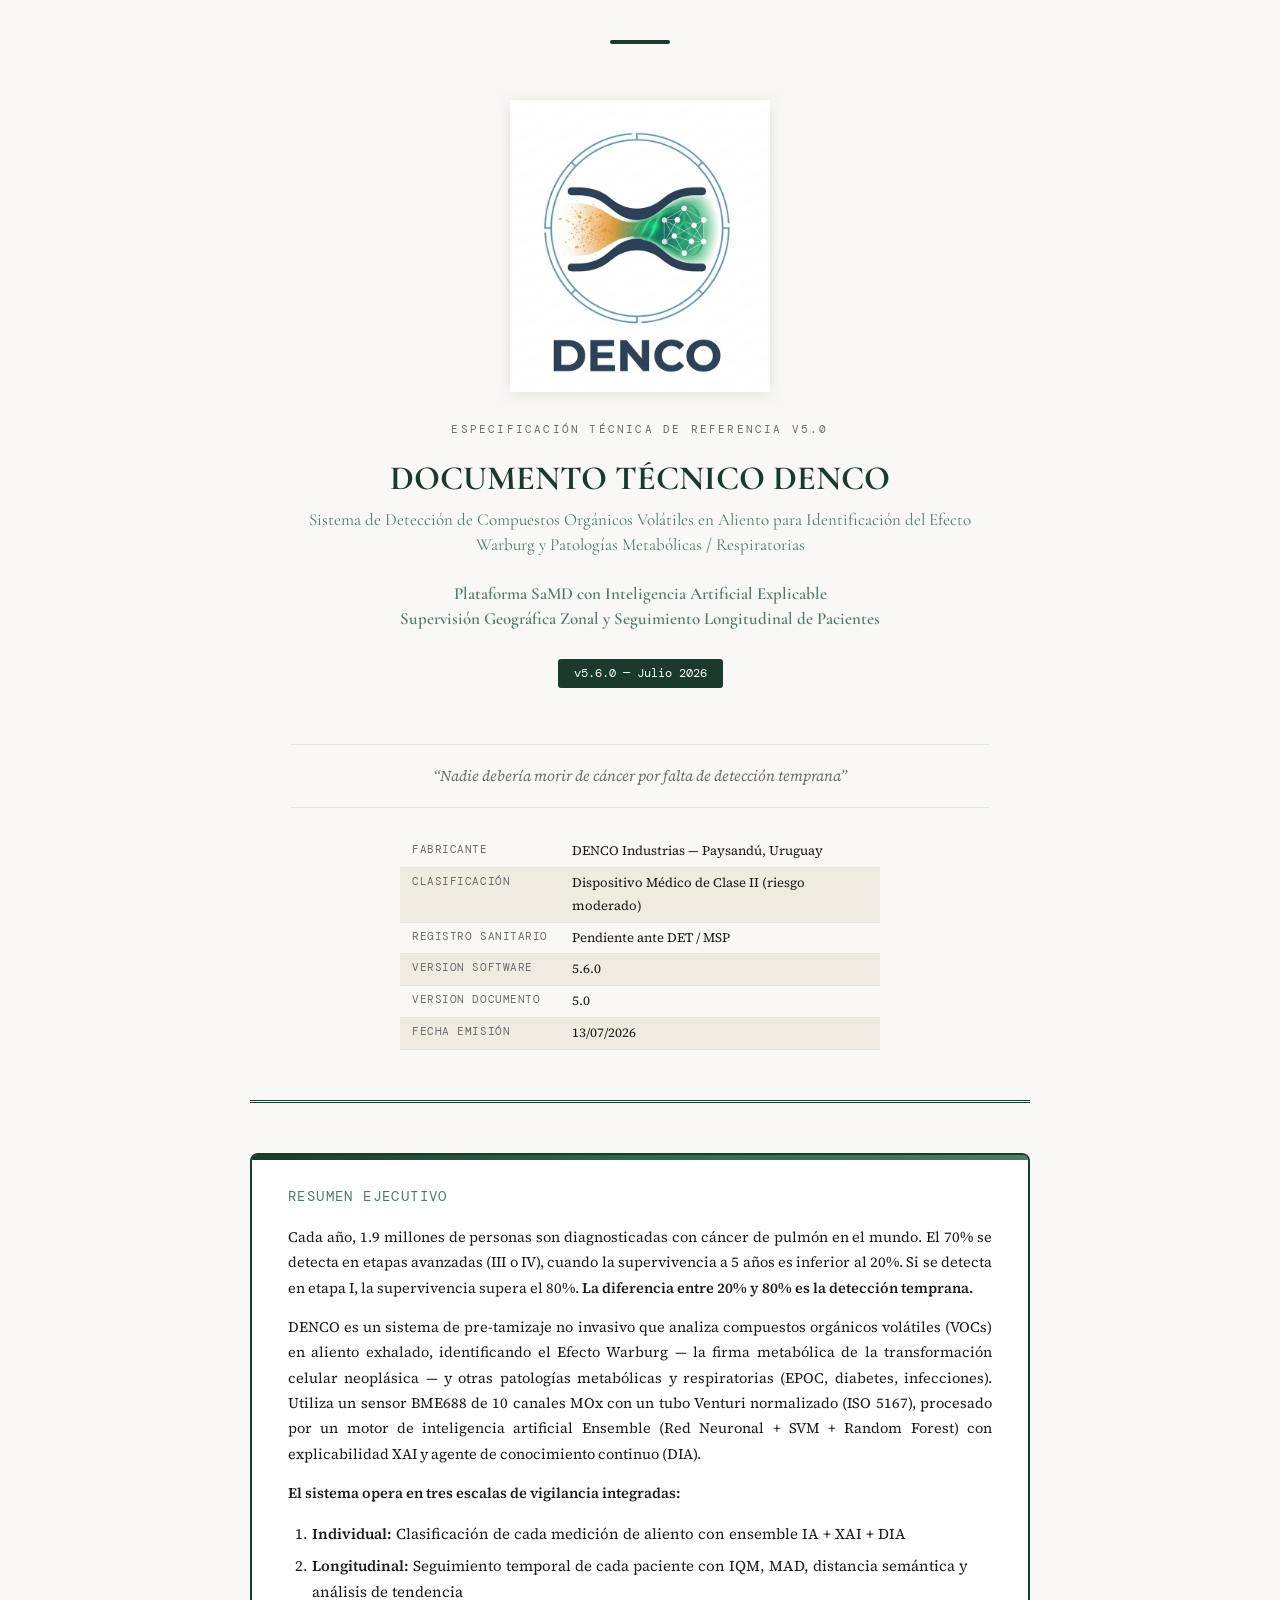
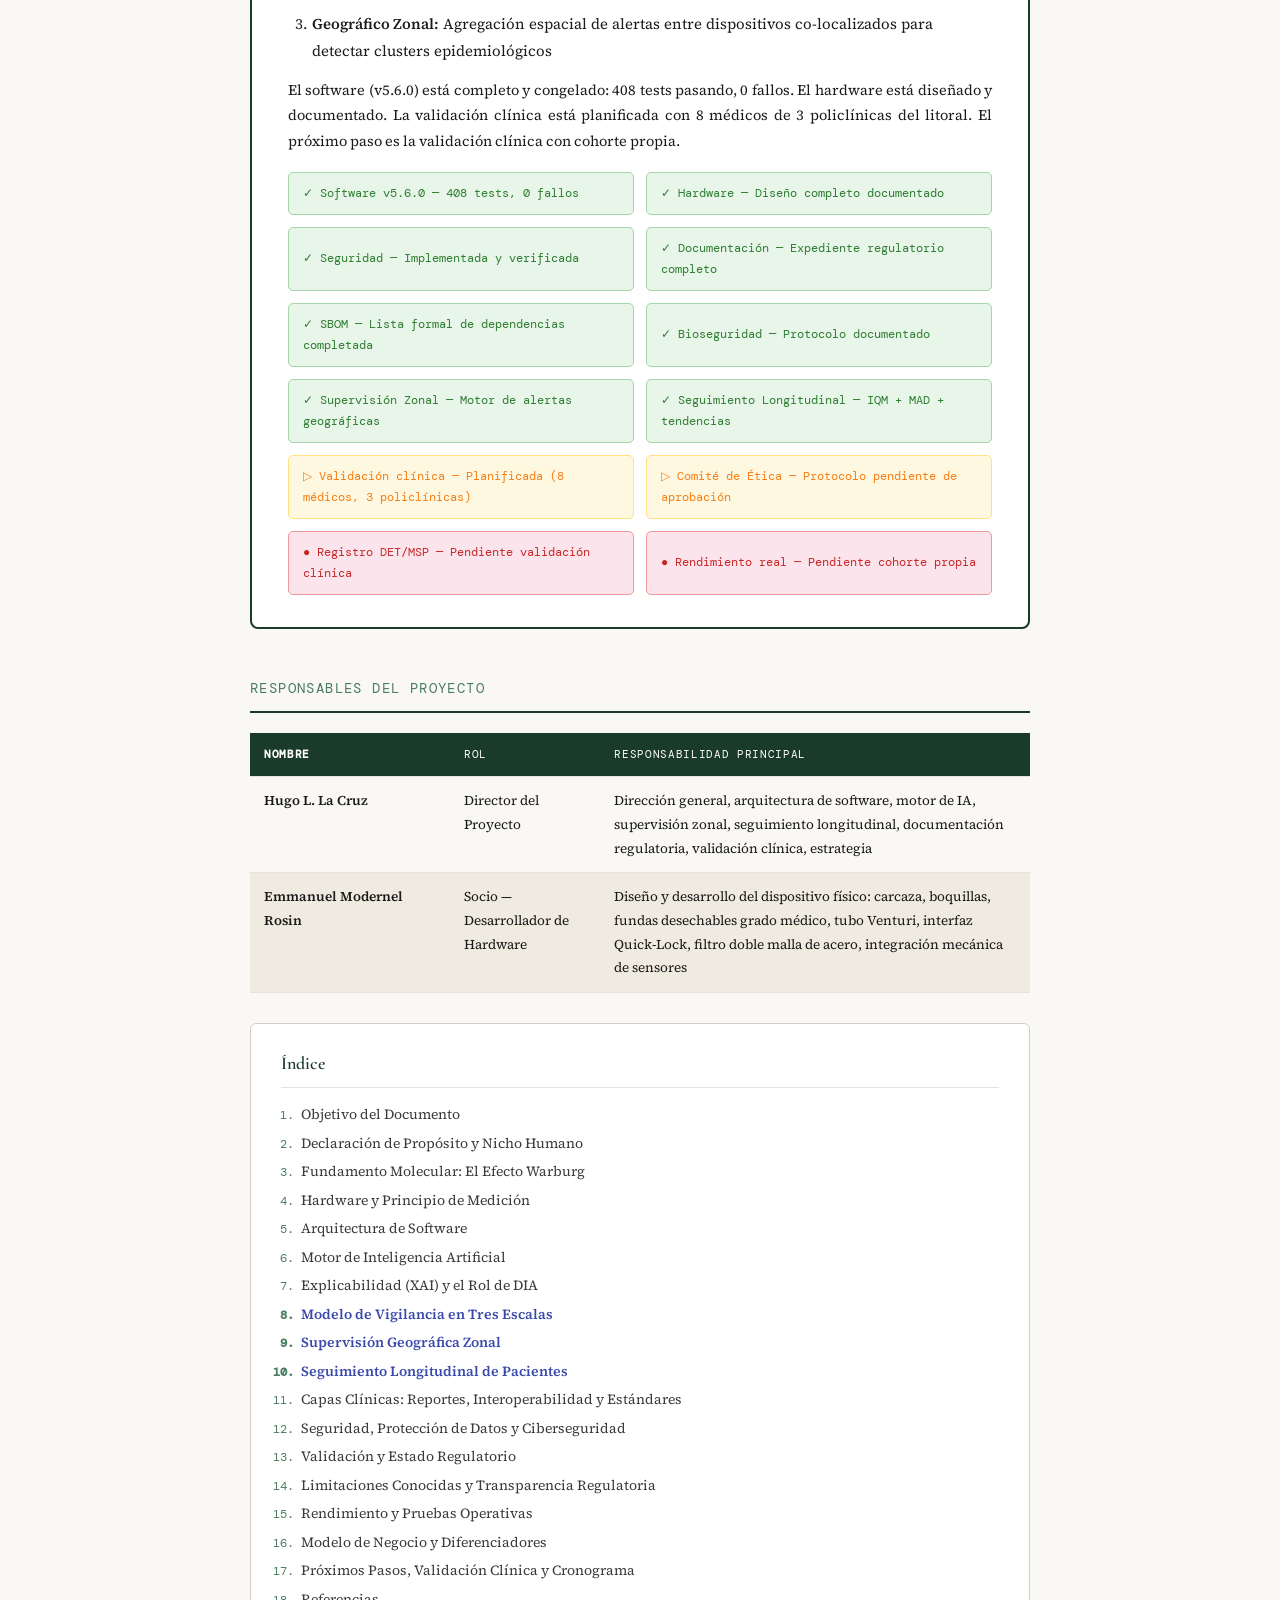
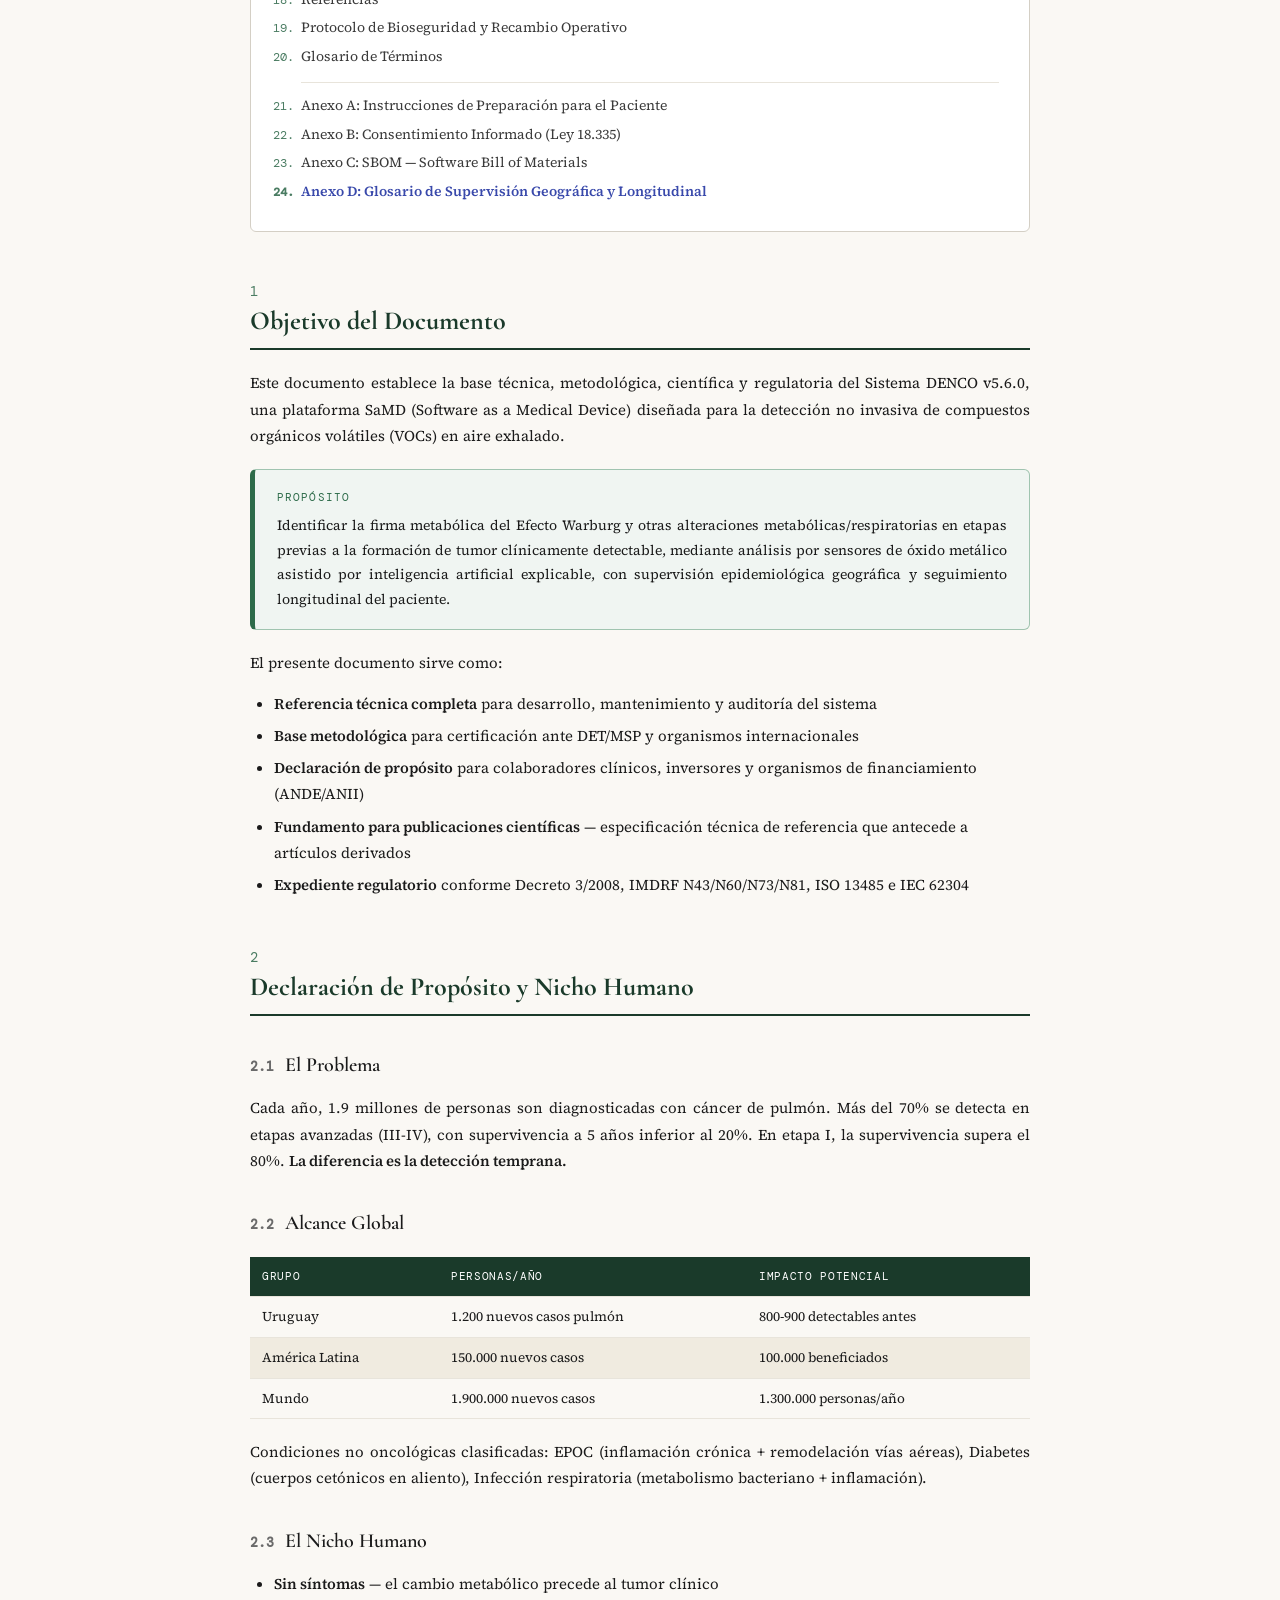
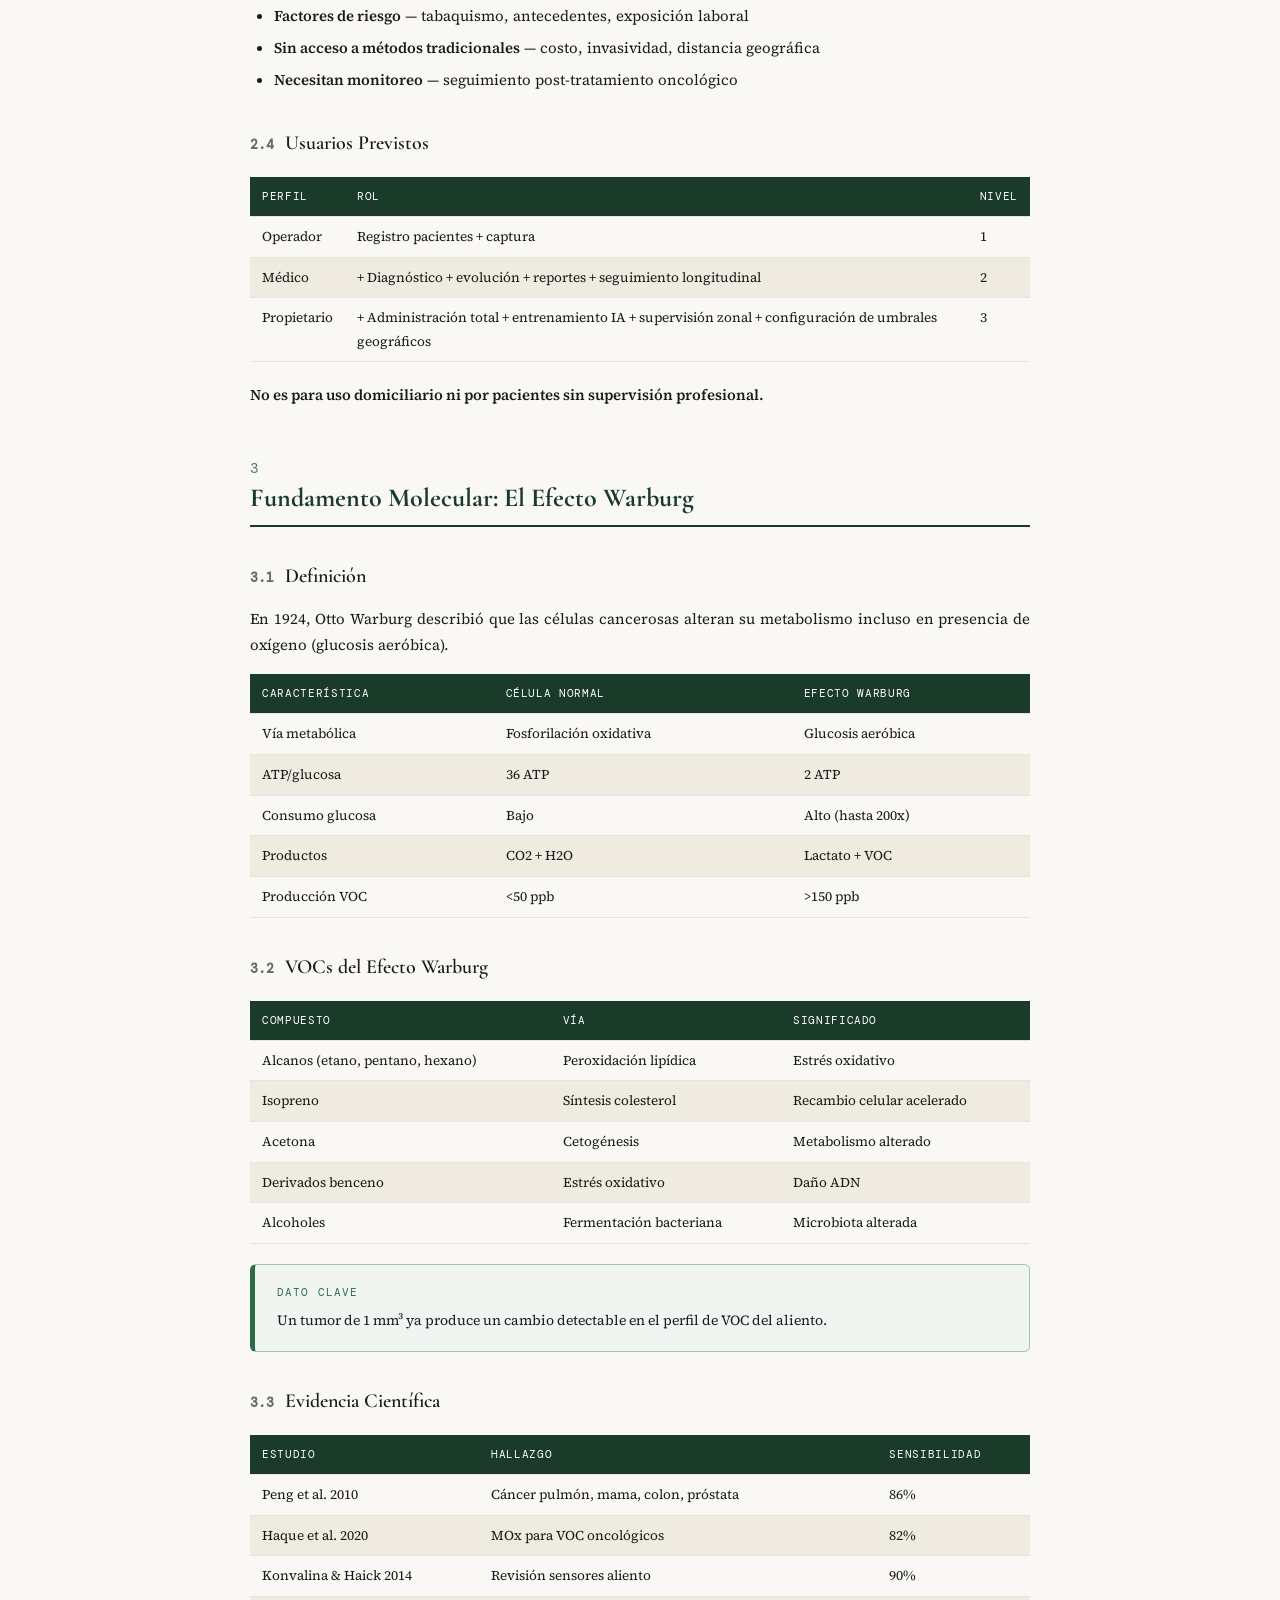
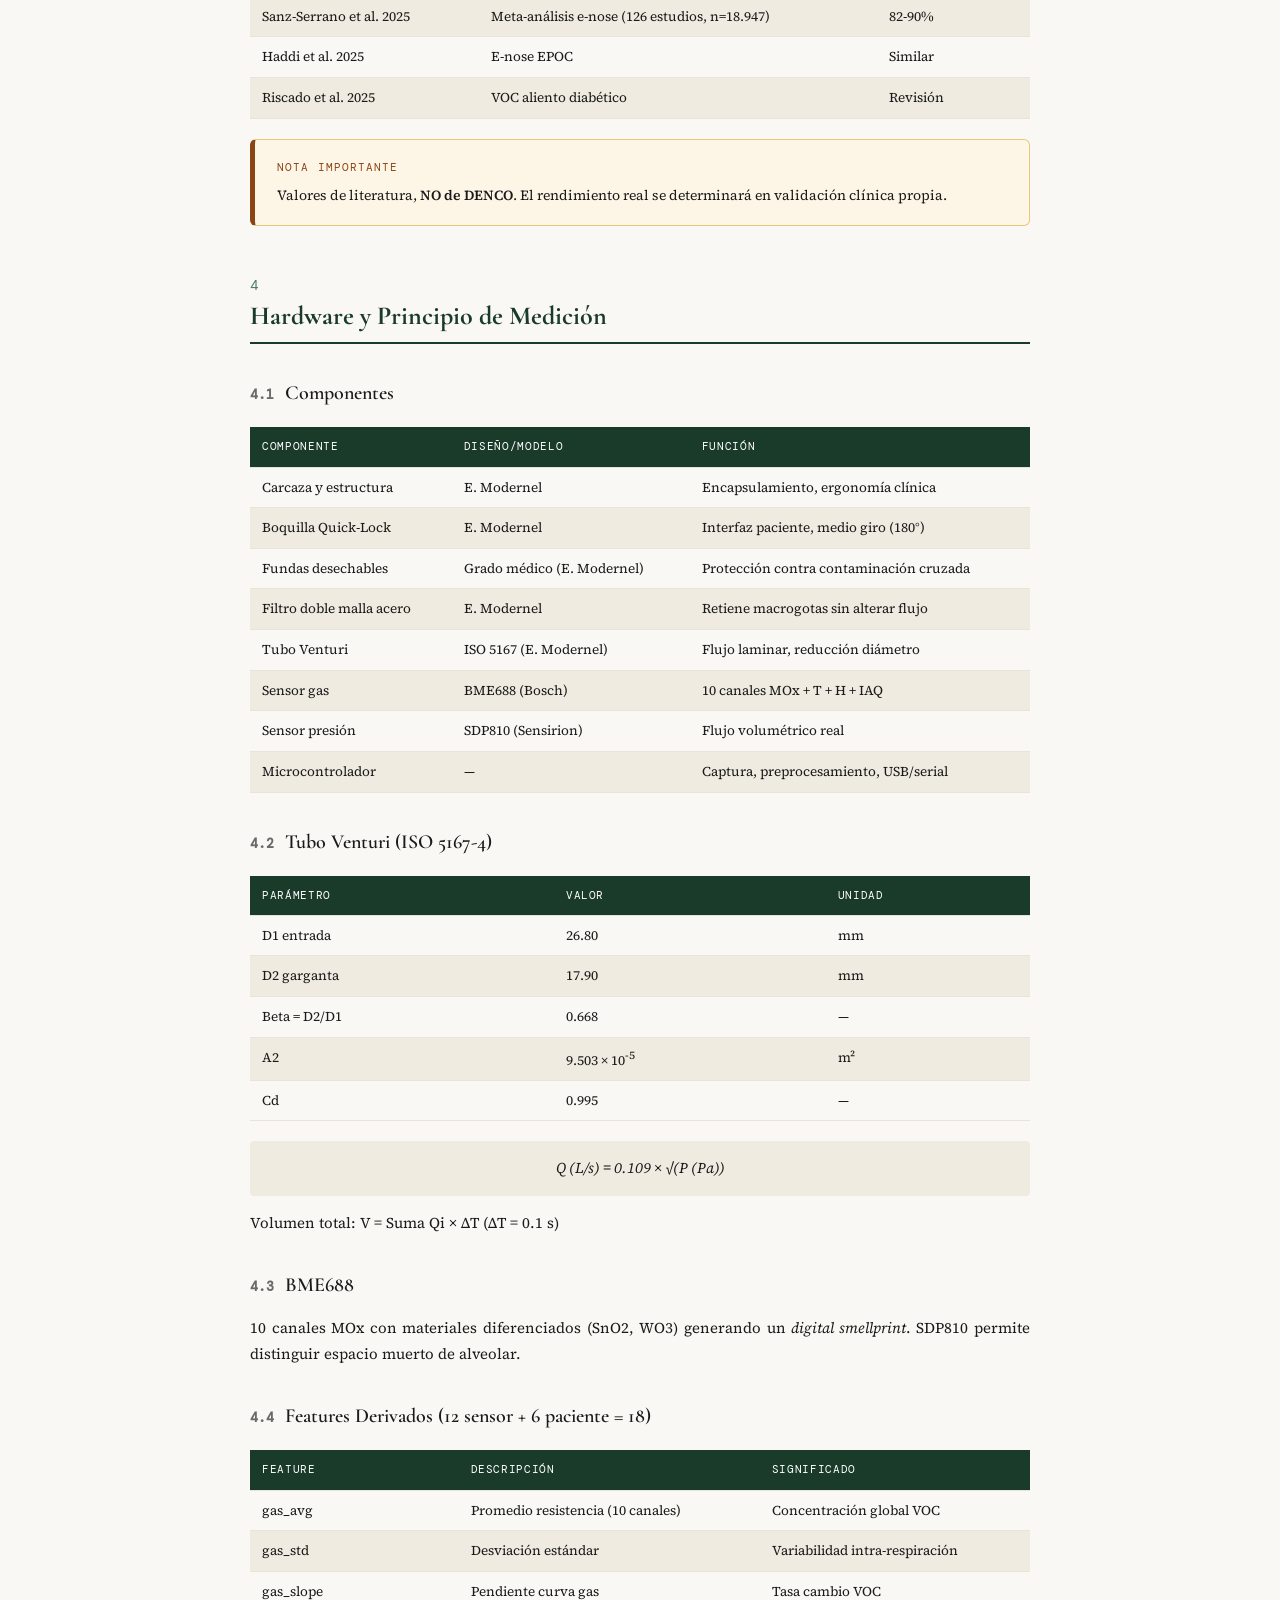
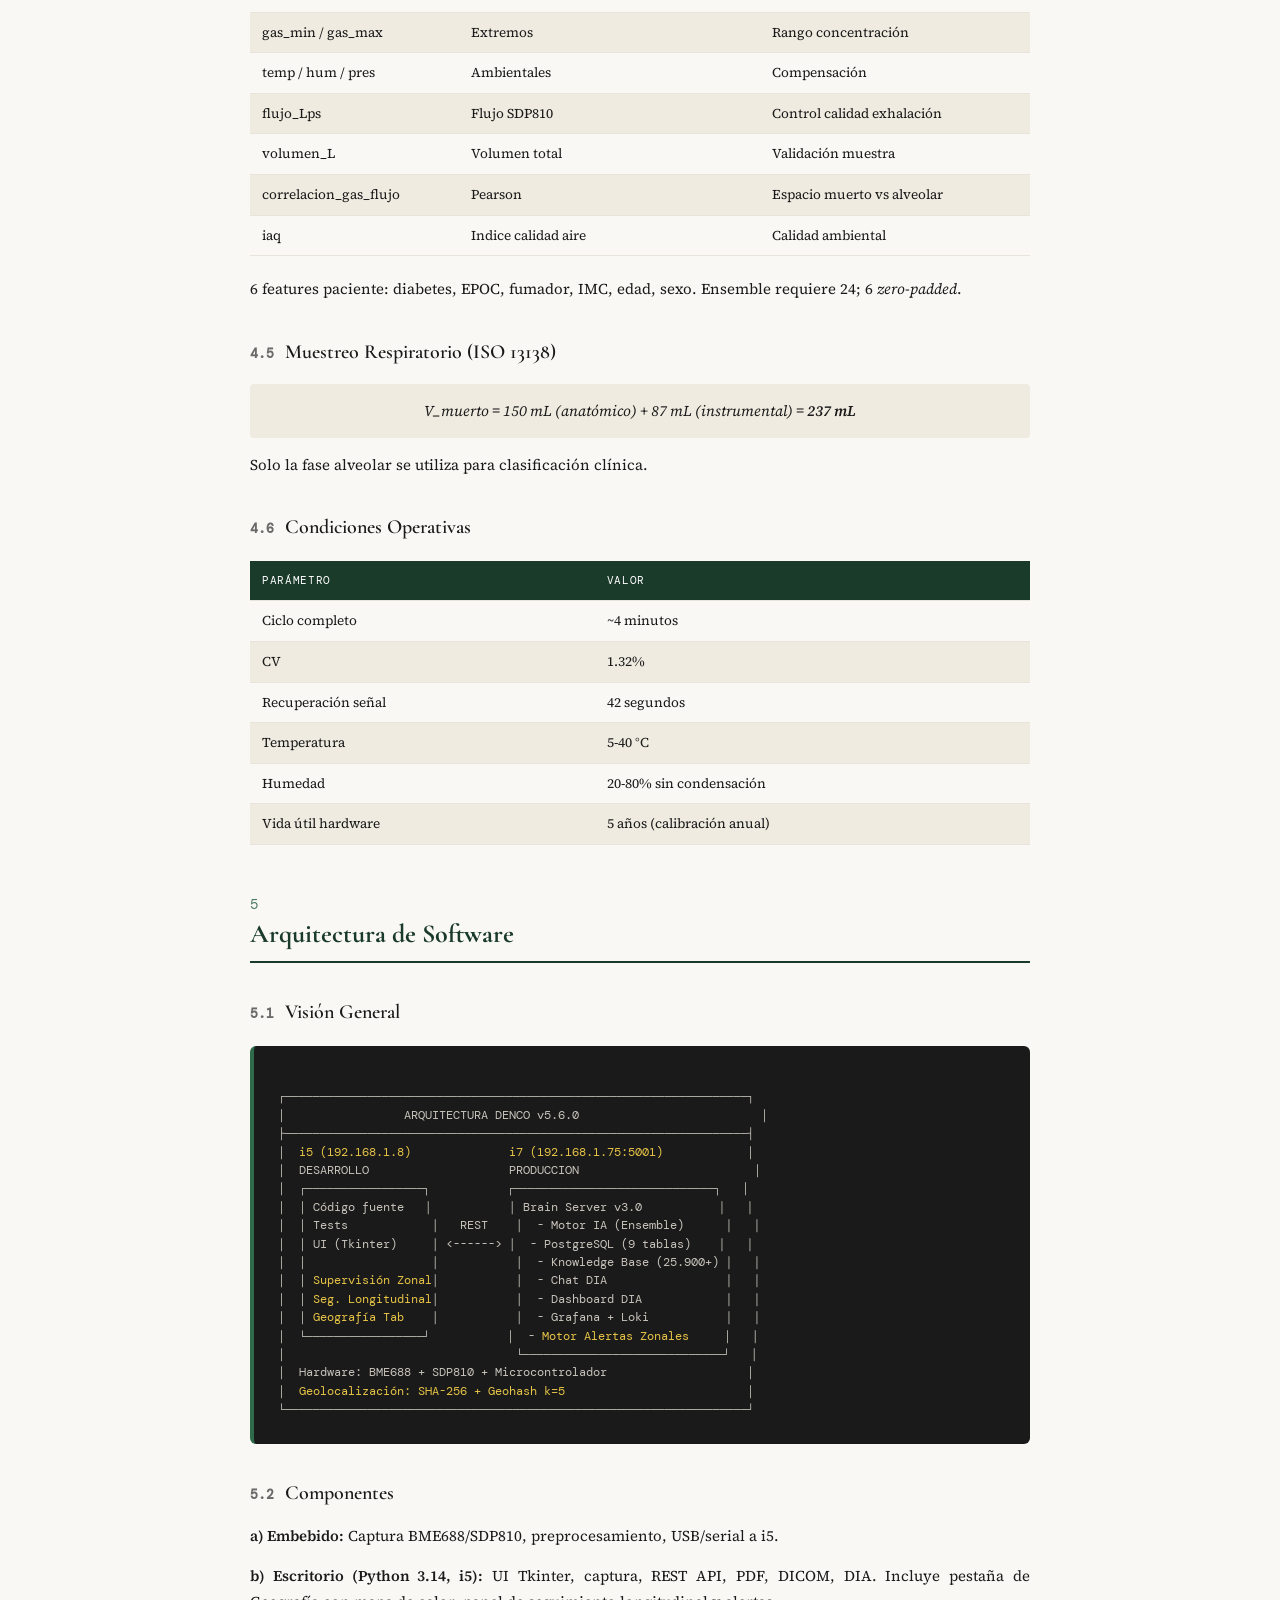
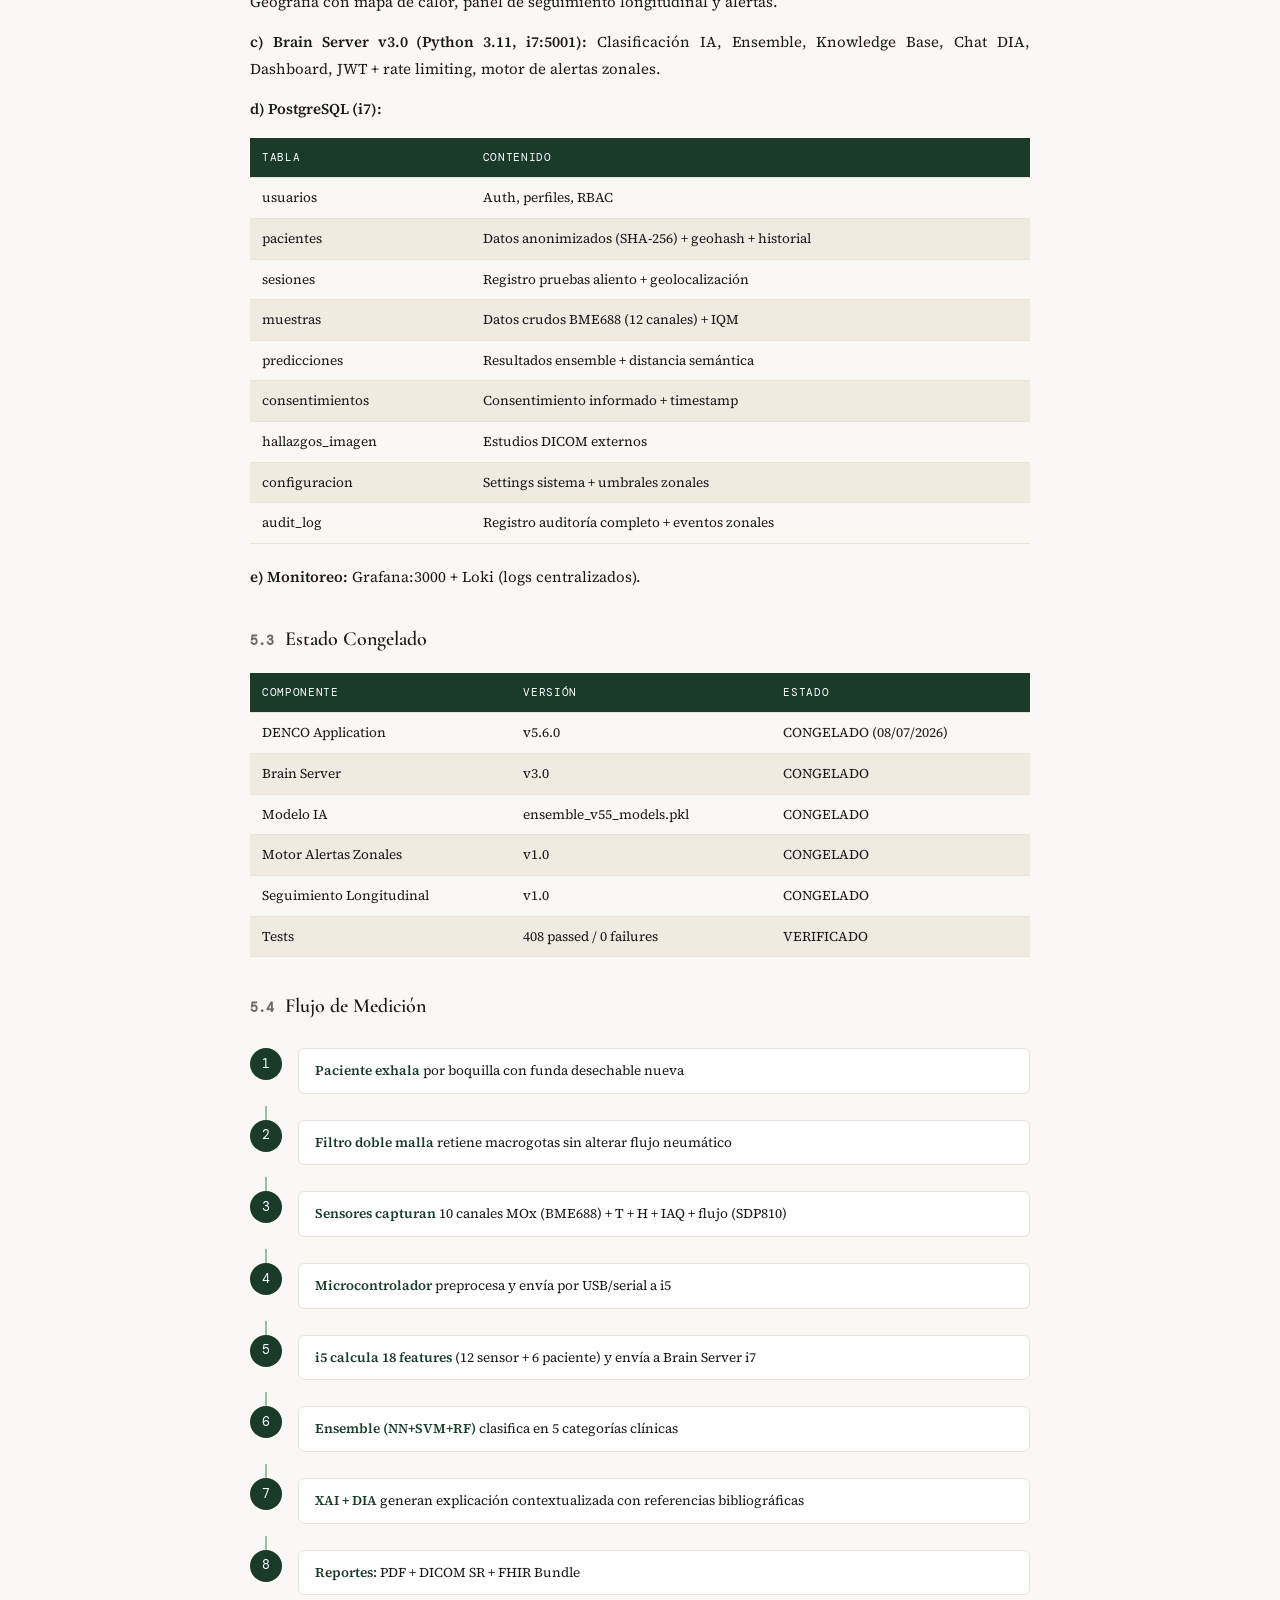
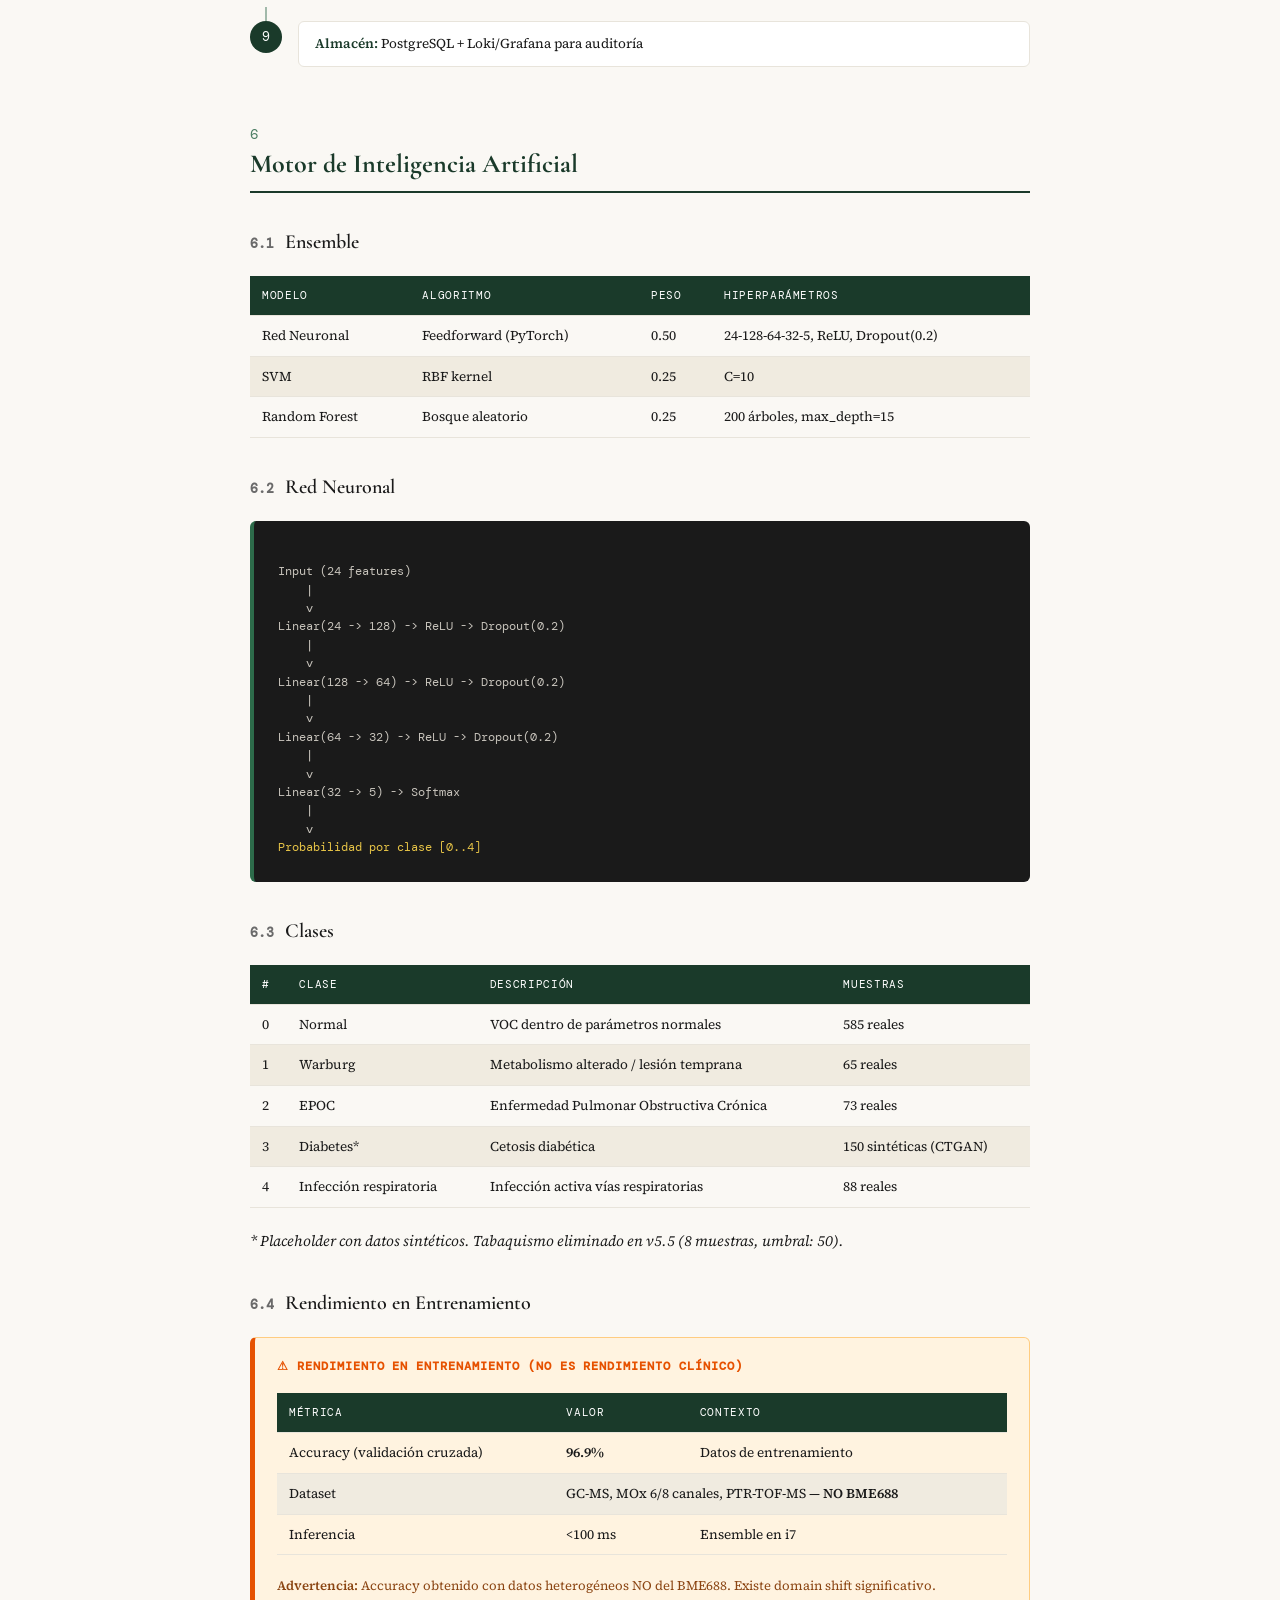
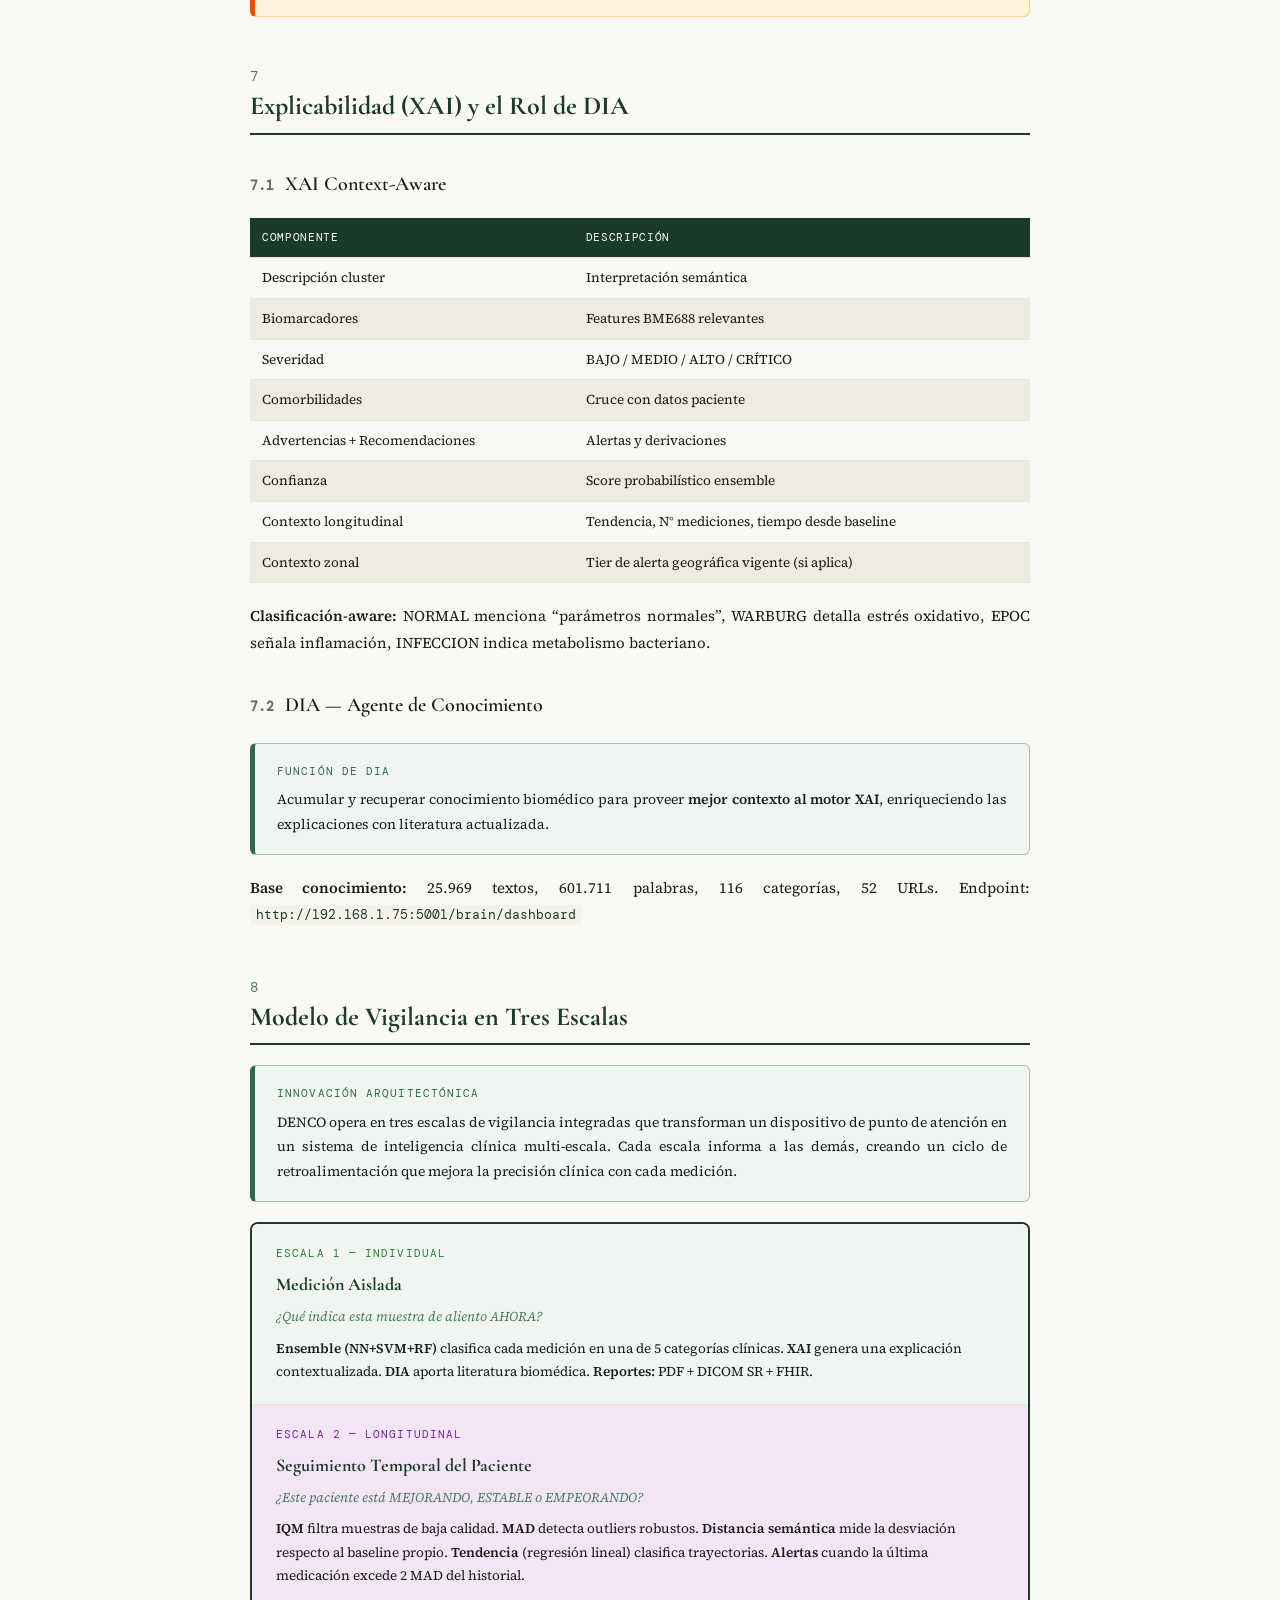
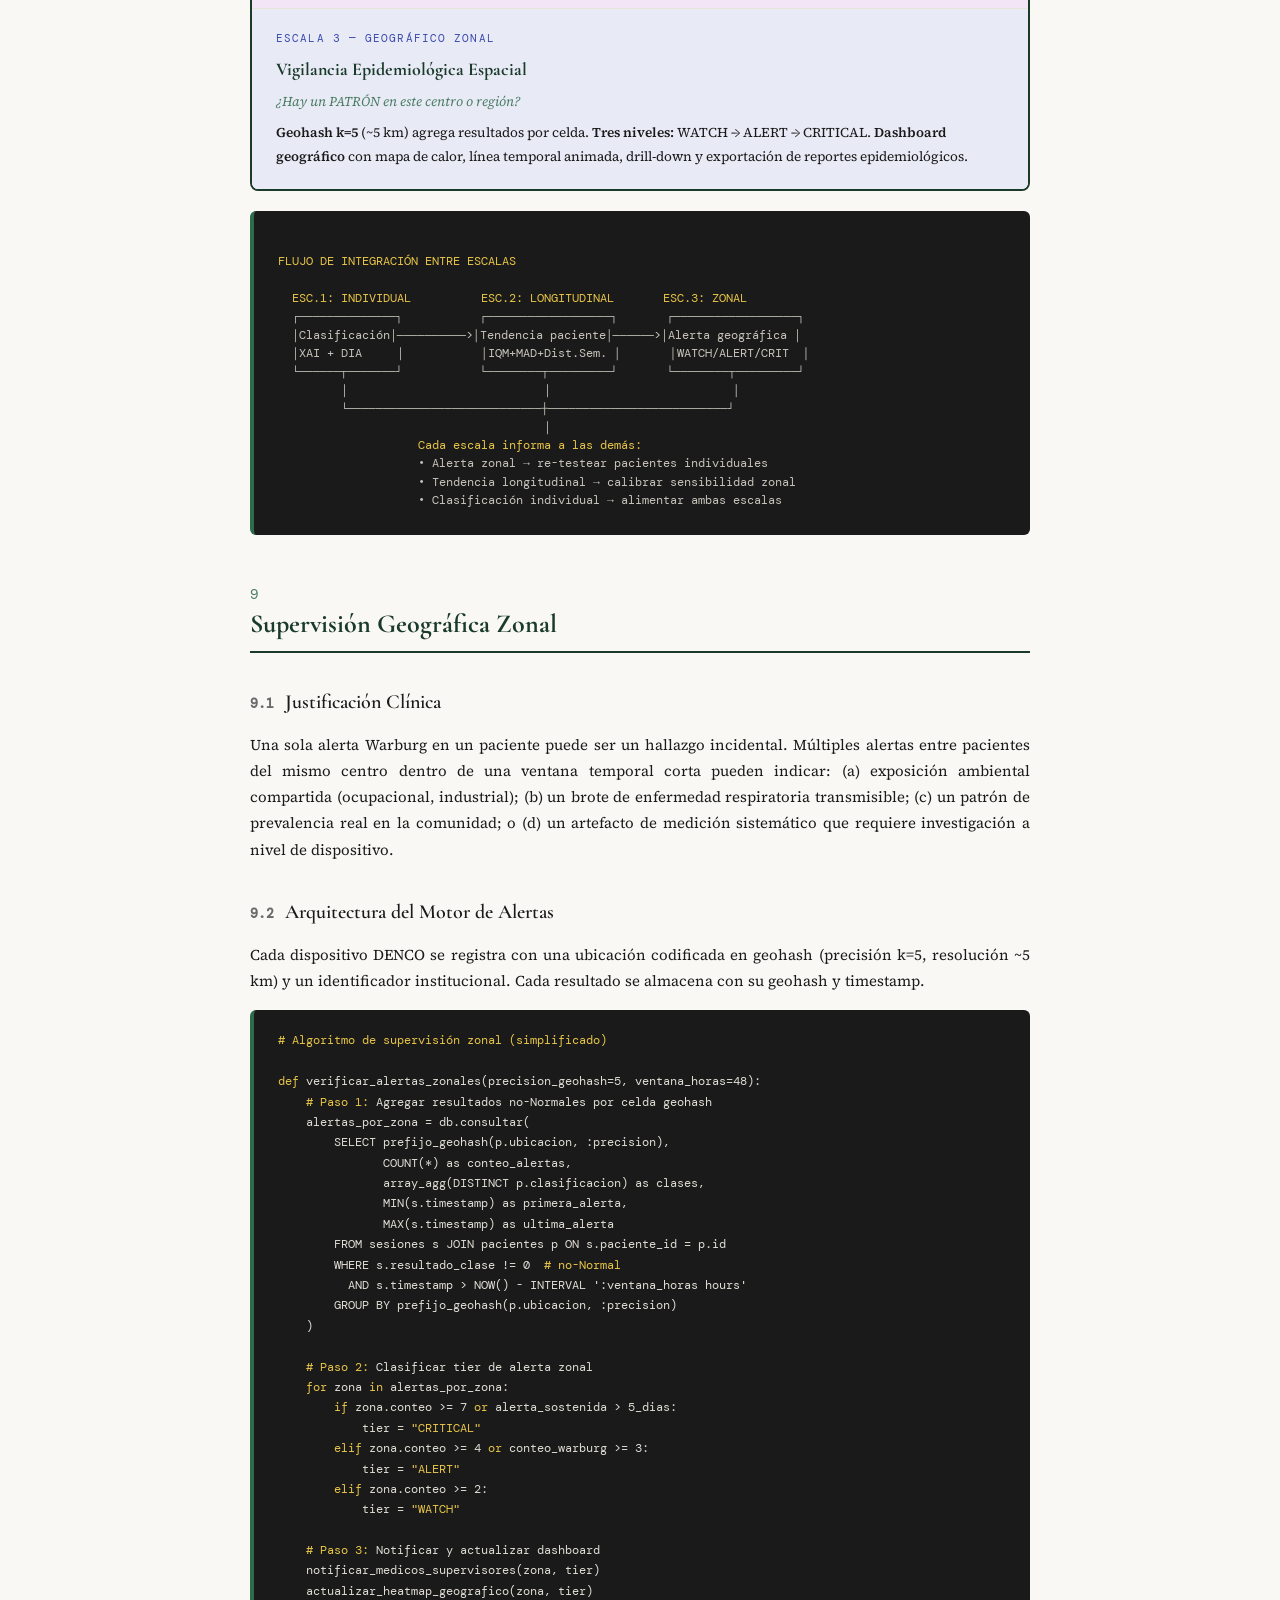
==== commit 83ae76d6: "Update print statement to display 'Goodbye World'" ====
--- a/index.html
+++ b/index.html
@@ -3,7 +3,7 @@
 <head>
 <meta charset="UTF-8">
 <meta name="viewport" content="width=device-width, initial-scale=1.0">
-<title>DOCUMENTO TECNICO DENCO v5.6.0 - Version 5.0</title>
+<title>DENCO - Documento Técnico v5.0</title>
 <link rel="preconnect" href="https://fonts.googleapis.com">
 <link href="https://fonts.googleapis.com/css2?family=Cormorant+Garamond:wght@400;600;700&family=Source+Serif+4:ital,wght@0,300;0,400;0,600;0,700;1,400&family=DM+Mono:wght@300;400&display=swap" rel="stylesheet">
 <style>
@@ -11,29 +11,41 @@
 *{margin:0;padding:0;box-sizing:border-box}
 body{font-family:'Source Serif 4','Georgia',serif;background:var(--bg);color:var(--text-primary);font-size:15px;line-height:1.75;-webkit-font-smoothing:antialiased}
 .container{max-width:820px;margin:0 auto;padding:40px 20px}
-.cover{text-align:center;padding:80px 40px 60px;border-bottom:3px double var(--accent);margin-bottom:50px;position:relative}
+
+/* ─── COVER ─── */
+.cover{text-align:center;padding:60px 40px 50px;border-bottom:3px double var(--accent);margin-bottom:50px;position:relative}
 .cover::before{content:'';position:absolute;top:0;left:50%;transform:translateX(-50%);width:60px;height:4px;background:var(--accent);border-radius:2px}
-.cover .label{font-family:'DM Mono',monospace;font-size:11px;letter-spacing:.2em;text-transform:uppercase;color:var(--text-muted);margin-bottom:24px}
-.cover h1{font-family:'Cormorant Garamond',serif;font-size:36px;font-weight:700;color:var(--accent);line-height:1.2;margin-bottom:8px}
-.cover .subtitle{font-family:'Cormorant Garamond',serif;font-size:18px;font-weight:400;color:var(--accent-muted);margin-bottom:30px;line-height:1.4}
-.cover .badge{display:inline-block;font-family:'DM Mono',monospace;font-size:12px;background:var(--accent);color:#fff;padding:4px 16px;border-radius:3px;margin-bottom:30px}
-.cover .motto{font-style:italic;font-size:16px;color:var(--text-muted);margin:30px 0;padding:20px 0;border-top:1px solid var(--border-light);border-bottom:1px solid var(--border-light)}
-.cover .meta{margin:24px auto 0;text-align:left;font-size:13px}
+.cover .logo-wrap{margin-bottom:28px}
+.cover .logo-wrap img{max-width:260px;height:auto;display:block;margin:0 auto;filter:drop-shadow(0 2px 8px rgba(26,58,42,.12))}
+.cover .label{font-family:'DM Mono',monospace;font-size:11px;letter-spacing:.2em;text-transform:uppercase;color:var(--text-muted);margin-bottom:20px}
+.cover h1{font-family:'Cormorant Garamond',serif;font-size:34px;font-weight:700;color:var(--accent);line-height:1.2;margin-bottom:8px}
+.cover .subtitle{font-family:'Cormorant Garamond',serif;font-size:17px;font-weight:400;color:var(--accent-muted);margin-bottom:28px;line-height:1.45}
+.cover .badge{display:inline-block;font-family:'DM Mono',monospace;font-size:12px;background:var(--accent);color:#fff;padding:4px 16px;border-radius:3px;margin-bottom:28px}
+.cover .motto{font-style:italic;font-size:15px;color:var(--text-muted);margin:28px 0;padding:18px 0;border-top:1px solid var(--border-light);border-bottom:1px solid var(--border-light)}
+.cover .meta{margin:22px auto 0;text-align:left;font-size:13px;max-width:480px}
 .cover .meta td{padding:4px 12px;vertical-align:top}
 .cover .meta td:first-child{font-family:'DM Mono',monospace;font-size:11px;letter-spacing:.05em;color:var(--text-muted);text-transform:uppercase;white-space:nowrap;width:160px}
+
+/* ─── HEADINGS ─── */
 h2{font-family:'Cormorant Garamond',serif;font-size:26px;font-weight:700;color:var(--accent);margin:50px 0 20px;padding-bottom:10px;border-bottom:2px solid var(--accent);line-height:1.3}
 h2 .sn{font-family:'DM Mono',monospace;font-size:14px;font-weight:400;color:var(--accent-muted);display:block;margin-bottom:4px;letter-spacing:.1em}
 h3{font-family:'Cormorant Garamond',serif;font-size:20px;font-weight:600;color:var(--text-primary);margin:32px 0 12px}
 h3 .sn2{font-family:'DM Mono',monospace;font-size:13px;color:var(--text-muted);margin-right:6px}
 p{margin-bottom:14px;text-align:justify;hyphens:auto}
 strong{font-weight:600}em{font-style:italic}
+
+/* ─── TABLES ─── */
 table{width:100%;border-collapse:collapse;margin:16px 0 20px;font-size:13.5px}
 thead td,th{font-family:'DM Mono',monospace;font-size:11px;letter-spacing:.06em;text-transform:uppercase;background:var(--accent);color:#fff;padding:10px 12px;text-align:left;font-weight:400}
 td{padding:8px 12px;border-bottom:1px solid var(--border-light);vertical-align:top}
 tbody tr:nth-child(even){background:var(--highlight)}
+
+/* ─── CODE ─── */
 code{font-family:'DM Mono',monospace;font-size:12.5px;background:var(--code-bg);padding:2px 6px;border-radius:3px;color:var(--accent)}
 pre{background:#1a1a1a;color:#e0ddd5;padding:20px 24px;border-radius:6px;font-family:'DM Mono',monospace;font-size:12px;line-height:1.7;overflow-x:auto;margin:16px 0 20px;border-left:4px solid var(--accent-light)}
 .hl{color:#e8c547}
+
+/* ─── CALLOUTS ─── */
 .callout{padding:18px 22px;margin:20px 0;border-radius:6px;font-size:14px}
 .cw{background:#fdf5e6;border:1px solid #e8c87a;border-left:5px solid var(--warning)}
 .cc{background:#fdf0f0;border:1px solid #d4a0a0;border-left:5px solid var(--critical)}
@@ -46,6 +58,8 @@
 .cgeo .ct{color:#3949ab}.clong .ct{color:#7b1fa2}
 ul,ol{margin:10px 0 16px 24px}li{margin-bottom:6px}
 .eq{text-align:center;padding:14px;margin:14px 0;background:var(--highlight);border-radius:4px;font-style:italic;font-size:15px}
+
+/* ─── EXECUTIVE SUMMARY ─── */
 .exec{background:var(--surface);border:2px solid var(--accent);border-radius:8px;padding:32px 36px;margin:30px 0 40px;position:relative}
 .exec::before{content:'';position:absolute;top:0;left:0;right:0;height:5px;background:linear-gradient(90deg,var(--accent),var(--accent-light),var(--accent-muted));border-radius:6px 6px 0 0}
 .exec h2{border-bottom:none;margin-top:0;padding-bottom:0;font-size:24px}
@@ -55,11 +69,15 @@
 .sdone{background:#e8f5e9;color:#2e7d32;border:1px solid #a5d6a7}
 .splan{background:#fff8e1;color:#f57f17;border:1px solid #ffe082}
 .spending{background:#fce4ec;color:#c62828;border:1px solid #ef9a9a}
+
+/* ─── SIGNATURES ─── */
 .sig{display:grid;grid-template-columns:1fr 1fr;gap:50px;margin-top:50px;padding-top:30px;border-top:2px solid var(--accent)}
 .sig-b{text-align:center}.sig-l{border-bottom:1px solid var(--text-primary);height:60px;margin-bottom:12px}
 .sig-n{font-weight:600;font-size:15px;margin-bottom:2px}
 .sig-r{font-family:'DM Mono',monospace;font-size:11px;color:var(--text-muted);text-transform:uppercase;letter-spacing:.08em}
 .footer{margin-top:60px;padding-top:20px;border-top:3px double var(--accent);text-align:center;font-family:'DM Mono',monospace;font-size:11px;color:var(--text-muted);line-height:2}
+
+/* ─── TOC ─── */
 .toc{margin:30px 0 40px;padding:24px 30px;background:var(--surface);border:1px solid var(--border);border-radius:6px}
 .toc-title{font-family:'Cormorant Garamond',serif;font-size:18px;font-weight:600;color:var(--accent);margin-bottom:14px;padding-bottom:8px;border-bottom:1px solid var(--border-light)}
 .toc ol{margin:0;padding-left:20px}
@@ -67,27 +85,25 @@
 .toc li::marker{color:var(--accent-muted);font-family:'DM Mono',monospace;font-size:12px}
 .toc .ag{margin-top:14px;padding-top:10px;border-top:1px solid var(--border-light)}
 .toc .new{color:#3949ab;font-weight:600}
+
+/* ─── DIAGRAM ─── */
 .diag{background:#1a1a1a;color:#c8c4bc;padding:24px;border-radius:6px;font-family:'DM Mono',monospace;font-size:11.5px;line-height:1.6;overflow-x:auto;margin:16px 0 20px;white-space:pre;border-left:4px solid var(--accent-light)}
+
+/* ─── FLOW ─── */
 .flow{margin:24px 0 28px}
 .fs{display:flex;align-items:flex-start;gap:16px;margin-bottom:4px}
 .fn{flex-shrink:0;width:32px;height:32px;border-radius:50%;background:var(--accent);color:#fff;display:flex;align-items:center;justify-content:center;font-family:'DM Mono',monospace;font-size:13px;z-index:1}
 .fc{flex:1;padding:10px 16px;background:var(--surface);border:1px solid var(--border-light);border-radius:6px;font-size:13.5px;margin-bottom:8px}
 .fc strong{color:var(--accent)}
 .fconn{width:2px;height:14px;background:var(--accent-muted);margin-left:15px;opacity:.5}
+
+/* ─── TIERS ─── */
 .tier-table td:first-child{font-weight:700;text-align:center;min-width:100px}
 .tier-watch{background:var(--watch-bg)!important;color:#e65100}
 .tier-alert{background:var(--alert-bg)!important;color:#c62828}
 .tier-critical{background:var(--crit-bg)!important;color:#fff}
-@media print{body{font-size:11pt}.container{max-width:100%;padding:0}.cover{page-break-after:always}h2{page-break-before:always}h2:first-of-type{page-break-before:avoid}table{page-break-inside:avoid}pre{page-break-inside:avoid}.callout{page-break-inside:avoid}.exec{page-break-inside:avoid}.fs{page-break-inside:avoid}.diag{page-break-inside:avoid}}
-.fade-in{opacity:0;transform:translateY(16px);animation:fu .5s ease forwards}
-@keyframes fu{to{opacity:1;transform:translateY(0)}}
-.vt td:first-child{font-family:'DM Mono',monospace;font-weight:400;color:var(--accent);white-space:nowrap}
-.pb{border-radius:6px;padding:18px 22px;margin:16px 0}
-.pbt{background:#fff3e0;border:1px solid #ffcc80;border-left:5px solid #e65100}
-.pbc{background:#e8f5e9;border:1px solid #a5d6a7;border-left:5px solid var(--success)}
-.pb h4{margin-top:0;font-family:'DM Mono',monospace;font-size:12px;text-transform:uppercase;letter-spacing:.08em;margin-bottom:10px}
-.pbt h4{color:#e65100}.pbc h4{color:var(--success)}
-.rt{margin:20px 0 30px}.rt td{padding:12px 14px}.rt td:first-child{width:200px;font-weight:600}
+
+/* ─── SCALE GRID ─── */
 .scale-grid{display:grid;grid-template-columns:1fr;gap:0;border:2px solid var(--accent);border-radius:8px;overflow:hidden;margin:20px 0}
 .scale-item{padding:20px 24px;border-bottom:1px solid var(--border-light)}
 .scale-item:last-child{border-bottom:none}
@@ -96,6 +112,41 @@
 .scale-item .scale-question{font-style:italic;font-size:13.5px;color:var(--accent-muted);margin-bottom:8px}
 .scale-item .scale-desc{font-size:13.5px}
 .scale-1{background:#f0f5f2}.scale-2{background:#f3e5f5}.scale-3{background:#e8eaf6}
+
+/* ─── MINI TABLES ─── */
+.rt{margin:20px 0 30px}.rt td{padding:12px 14px}.rt td:first-child{width:200px;font-weight:600}
+.vt td:first-child{font-family:'DM Mono',monospace;font-weight:400;color:var(--accent);white-space:nowrap}
+
+/* ─── PROTOCOL BOXES ─── */
+.pb{border-radius:6px;padding:18px 22px;margin:16px 0}
+.pbt{background:#fff3e0;border:1px solid #ffcc80;border-left:5px solid #e65100}
+.pbc{background:#e8f5e9;border:1px solid #a5d6a7;border-left:5px solid var(--success)}
+.pb h4{margin-top:0;font-family:'DM Mono',monospace;font-size:12px;text-transform:uppercase;letter-spacing:.08em;margin-bottom:10px}
+.pbt h4{color:#e65100}.pbc h4{color:var(--success)}
+
+/* ─── LOGO WATERMARK (footer) ─── */
+.footer-logo{margin:16px auto 0;opacity:.35}
+.footer-logo img{max-width:120px;height:auto}
+
+/* ─── PRINT ─── */
+@media print{
+  body{font-size:11pt}
+  .container{max-width:100%;padding:0}
+  .cover{page-break-after:always}
+  h2{page-break-before:always}
+  h2:first-of-type{page-break-before:avoid}
+  table{page-break-inside:avoid}
+  pre{page-break-inside:avoid}
+  .callout{page-break-inside:avoid}
+  .exec{page-break-inside:avoid}
+  .fs{page-break-inside:avoid}
+  .diag{page-break-inside:avoid}
+  .cover .logo-wrap img{max-width:200px}
+}
+
+/* ─── ANIMATION ─── */
+.fade-in{opacity:0;transform:translateY(16px);animation:fu .5s ease forwards}
+@keyframes fu{to{opacity:1;transform:translateY(0)}}
 </style>
 </head>
 <body>
@@ -105,6 +156,9 @@
 <!-- PORTADA                                                     -->
 <!-- ════════════════════════════════════════════════════════════ -->
 <div class="cover fade-in">
+  <div class="logo-wrap">
+    <img src="logo.png" alt="DENCO Logo">
+  </div>
   <div class="label">Especificaci&oacute;n T&eacute;cnica de Referencia v5.0</div>
   <h1>DOCUMENTO T&Eacute;CNICO DENCO</h1>
   <div class="subtitle">Sistema de Detecci&oacute;n de Compuestos Org&aacute;nicos Vol&aacute;tiles en Aliento para Identificaci&oacute;n del Efecto Warburg y Patolog&iacute;as Metab&oacute;licas / Respiratorias<br><br><strong>Plataforma SaMD con Inteligencia Artificial Explicable<br>Supervisi&oacute;n Geogr&aacute;fica Zonal y Seguimiento Longitudinal de Pacientes</strong></div>
@@ -210,7 +264,7 @@
 </div>
 <p>El presente documento sirve como:</p>
 <ul>
-  <li><strong>Referencia t&eacute;cnica completa</strong> para desarrollo, mantenimiento y auditoria del sistema</li>
+  <li><strong>Referencia t&eacute;cnica completa</strong> para desarrollo, mantenimiento y auditor&iacute;a del sistema</li>
   <li><strong>Base metodol&oacute;gica</strong> para certificaci&oacute;n ante DET/MSP y organismos internacionales</li>
   <li><strong>Declaraci&oacute;n de prop&oacute;sito</strong> para colaboradores cl&iacute;nicos, inversores y organismos de financiamiento (ANDE/ANII)</li>
   <li><strong>Fundamento para publicaciones cient&iacute;ficas</strong> &mdash; especificaci&oacute;n t&eacute;cnica de referencia que antecede a art&iacute;culos derivados</li>
@@ -233,7 +287,8 @@
     <tr><td>Mundo</td><td>1.900.000 nuevos casos</td><td>1.300.000 personas/a&ntilde;o</td></tr>
   </tbody>
 </table>
-<p>Condiciones no oncol&oacute;gicas clasificadas: EPOC (inflamaci&oacute;n cr&oacute;nica), Diabetes (cuerpos cet&oacute;nicos en aliento), Infecci&oacute;n respiratoria (metabolismo bacteriano).</p>
+
+<p>Condiciones no oncol&oacute;gicas clasificadas: EPOC (inflamaci&oacute;n cr&oacute;nica + remodelaci&oacute;n v&iacute;as a&eacute;reas), Diabetes (cuerpos cet&oacute;nicos en aliento), Infecci&oacute;n respiratoria (metabolismo bacteriano + inflamaci&oacute;n).</p>
 
 <h3><span class="sn2">2.3</span> El Nicho Humano</h3>
 <ul>
@@ -282,7 +337,7 @@
     <tr><td>Alcoholes</td><td>Fermentaci&oacute;n bacteriana</td><td>Microbiota alterada</td></tr>
   </tbody>
 </table>
-<div class="callout ci"><div class="ct">Dato clave</div><p style="margin-bottom:0">Un tumor de 1 mm<sup>3</sup> ya produce un cambio detectable en el perfil de VOC del aliento.</p></div>
+<div class="callout ci"><div class="ct">Dato clave</div><p style="margin-bottom:0">Un tumor de 1 mm&sup3; ya produce un cambio detectable en el perfil de VOC del aliento.</p></div>
 
 <h3><span class="sn2">3.3</span> Evidencia Cient&iacute;fica</h3>
 <table>
@@ -329,13 +384,33 @@
   </tbody>
 </table>
 <div class="eq">Q (L/s) = 0.109 &times; &radic;(P (Pa))</div>
-<p>Volumen total: V = Suma Qi x DeltaT (DeltaT = 0.1 s)</p>
-
-<h3><span class="sn2">4.3</span> Muestreo Respiratorio (ISO 13138)</h3>
+<p>Volumen total: V = Suma Qi &times; &Delta;T (&Delta;T = 0.1 s)</p>
+
+<h3><span class="sn2">4.3</span> BME688</h3>
+<p>10 canales MOx con materiales diferenciados (SnO2, WO3) generando un <em>digital smellprint</em>. SDP810 permite distinguir espacio muerto de alveolar.</p>
+
+<h3><span class="sn2">4.4</span> Features Derivados (12 sensor + 6 paciente = 18)</h3>
+<table>
+  <thead><tr><td>Feature</td><td>Descripci&oacute;n</td><td>Significado</td></tr></thead>
+  <tbody>
+    <tr><td>gas_avg</td><td>Promedio resistencia (10 canales)</td><td>Concentraci&oacute;n global VOC</td></tr>
+    <tr><td>gas_std</td><td>Desviaci&oacute;n est&aacute;ndar</td><td>Variabilidad intra-respiraci&oacute;n</td></tr>
+    <tr><td>gas_slope</td><td>Pendiente curva gas</td><td>Tasa cambio VOC</td></tr>
+    <tr><td>gas_min / gas_max</td><td>Extremos</td><td>Rango concentraci&oacute;n</td></tr>
+    <tr><td>temp / hum / pres</td><td>Ambientales</td><td>Compensaci&oacute;n</td></tr>
+    <tr><td>flujo_Lps</td><td>Flujo SDP810</td><td>Control calidad exhalaci&oacute;n</td></tr>
+    <tr><td>volumen_L</td><td>Volumen total</td><td>Validaci&oacute;n muestra</td></tr>
+    <tr><td>correlacion_gas_flujo</td><td>Pearson</td><td>Espacio muerto vs alveolar</td></tr>
+    <tr><td>iaq</td><td>Indice calidad aire</td><td>Calidad ambiental</td></tr>
+  </tbody>
+</table>
+<p>6 features paciente: diabetes, EPOC, fumador, IMC, edad, sexo. Ensemble requiere 24; 6 <em>zero-padded</em>.</p>
+
+<h3><span class="sn2">4.5</span> Muestreo Respiratorio (ISO 13138)</h3>
 <div class="eq">V_muerto = 150 mL (anat&oacute;mico) + 87 mL (instrumental) = <strong>237 mL</strong></div>
 <p>Solo la fase alveolar se utiliza para clasificaci&oacute;n cl&iacute;nica.</p>
 
-<h3><span class="sn2">4.4</span> Condiciones Operativas</h3>
+<h3><span class="sn2">4.6</span> Condiciones Operativas</h3>
 <table>
   <thead><tr><td>Par&aacute;metro</td><td>Valor</td></tr></thead>
   <tbody>
@@ -389,7 +464,7 @@
     <tr><td>consentimientos</td><td>Consentimiento informado + timestamp</td></tr>
     <tr><td>hallazgos_imagen</td><td>Estudios DICOM externos</td></tr>
     <tr><td>configuracion</td><td>Settings sistema + umbrales zonales</td></tr>
-    <tr><td>audit_log</td><td>Registro auditoria completo + eventos zonales</td></tr>
+    <tr><td>audit_log</td><td>Registro auditor&iacute;a completo + eventos zonales</td></tr>
   </tbody>
 </table>
 <p><strong>e) Monitoreo:</strong> Grafana:3000 + Loki (logs centralizados).</p>
@@ -407,6 +482,27 @@
   </tbody>
 </table>
 
+<h3><span class="sn2">5.4</span> Flujo de Medici&oacute;n</h3>
+<div class="flow">
+  <div class="fs"><div class="fn">1</div><div class="fc"><strong>Paciente exhala</strong> por boquilla con funda desechable nueva</div></div>
+  <div class="fconn"></div>
+  <div class="fs"><div class="fn">2</div><div class="fc"><strong>Filtro doble malla</strong> retiene macrogotas sin alterar flujo neum&aacute;tico</div></div>
+  <div class="fconn"></div>
+  <div class="fs"><div class="fn">3</div><div class="fc"><strong>Sensores capturan</strong> 10 canales MOx (BME688) + T + H + IAQ + flujo (SDP810)</div></div>
+  <div class="fconn"></div>
+  <div class="fs"><div class="fn">4</div><div class="fc"><strong>Microcontrolador</strong> preprocesa y env&iacute;a por USB/serial a i5</div></div>
+  <div class="fconn"></div>
+  <div class="fs"><div class="fn">5</div><div class="fc"><strong>i5 calcula 18 features</strong> (12 sensor + 6 paciente) y env&iacute;a a Brain Server i7</div></div>
+  <div class="fconn"></div>
+  <div class="fs"><div class="fn">6</div><div class="fc"><strong>Ensemble (NN+SVM+RF)</strong> clasifica en 5 categor&iacute;as cl&iacute;nicas</div></div>
+  <div class="fconn"></div>
+  <div class="fs"><div class="fn">7</div><div class="fc"><strong>XAI + DIA</strong> generan explicaci&oacute;n contextualizada con referencias bibliogr&aacute;ficas</div></div>
+  <div class="fconn"></div>
+  <div class="fs"><div class="fn">8</div><div class="fc"><strong>Reportes:</strong> PDF + DICOM SR + FHIR Bundle</div></div>
+  <div class="fconn"></div>
+  <div class="fs"><div class="fn">9</div><div class="fc"><strong>Almac&eacute;n:</strong> PostgreSQL + Loki/Grafana para auditor&iacute;a</div></div>
+</div>
+
 <!-- ════════════════════════════════════════════════════════════ -->
 <!-- 6. MOTOR IA                                                 -->
 <!-- ════════════════════════════════════════════════════════════ -->
@@ -421,7 +517,26 @@
   </tbody>
 </table>
 
-<h3><span class="sn2">6.2</span> Clases</h3>
+<h3><span class="sn2">6.2</span> Red Neuronal</h3>
+<div class="diag">
+Input (24 features)
+    |
+    v
+Linear(24 -> 128) -> ReLU -> Dropout(0.2)
+    |
+    v
+Linear(128 -> 64) -> ReLU -> Dropout(0.2)
+    |
+    v
+Linear(64 -> 32) -> ReLU -> Dropout(0.2)
+    |
+    v
+Linear(32 -> 5) -> Softmax
+    |
+    v
+<span class="hl">Probabilidad por clase [0..4]</span></div>
+
+<h3><span class="sn2">6.3</span> Clases</h3>
 <table>
   <thead><tr><td>#</td><td>Clase</td><td>Descripci&oacute;n</td><td>Muestras</td></tr></thead>
   <tbody>
@@ -434,7 +549,7 @@
 </table>
 <p><em>* Placeholder con datos sint&eacute;ticos. Tabaquismo eliminado en v5.5 (8 muestras, umbral: 50).</em></p>
 
-<h3><span class="sn2">6.3</span> Rendimiento en Entrenamiento</h3>
+<h3><span class="sn2">6.4</span> Rendimiento en Entrenamiento</h3>
 <div class="pb pbt">
   <h4>&#9888; Rendimiento en Entrenamiento (NO es rendimiento cl&iacute;nico)</h4>
   <table>
@@ -466,12 +581,14 @@
     <tr><td>Contexto zonal</td><td>Tier de alerta geogr&aacute;fica vigente (si aplica)</td></tr>
   </tbody>
 </table>
+<p><strong>Clasificaci&oacute;n-aware:</strong> NORMAL menciona &ldquo;par&aacute;metros normales&rdquo;, WARBURG detalla estr&eacute;s oxidativo, EPOC se&ntilde;ala inflamaci&oacute;n, INFECCION indica metabolismo bacteriano.</p>
 
 <h3><span class="sn2">7.2</span> DIA &mdash; Agente de Conocimiento</h3>
+<div class="callout ci"><div class="ct">Funci&oacute;n de DIA</div><p style="margin-bottom:0">Acumular y recuperar conocimiento biom&eacute;dico para proveer <strong>mejor contexto al motor XAI</strong>, enriqueciendo las explicaciones con literatura actualizada.</p></div>
 <p><strong>Base conocimiento:</strong> 25.969 textos, 601.711 palabras, 116 categor&iacute;as, 52 URLs. Endpoint: <code>http://192.168.1.75:5001/brain/dashboard</code></p>
 
 <!-- ════════════════════════════════════════════════════════════ -->
-<!-- 8. TRES ESCALAS (NUEVO)                                     -->
+<!-- 8. TRES ESCALAS                                             -->
 <!-- ════════════════════════════════════════════════════════════ -->
 <h2><span class="sn">8</span>Modelo de Vigilancia en Tres Escalas</h2>
 <div class="callout ci"><div class="ct">Innovaci&oacute;n arquitect&oacute;nica</div><p style="margin-bottom:0">DENCO opera en tres escalas de vigilancia integradas que transforman un dispositivo de punto de atenci&oacute;n en un sistema de inteligencia cl&iacute;nica multi-escala. Cada escala informa a las dem&aacute;s, creando un ciclo de retroalimentaci&oacute;n que mejora la precisi&oacute;n cl&iacute;nica con cada medici&oacute;n.</p></div>
@@ -481,19 +598,19 @@
     <span class="scale-label" style="color:#2e7d32">Escala 1 &mdash; Individual</span>
     <div class="scale-title">Medici&oacute;n Aislada</div>
     <div class="scale-question">&iquest;Qu&eacute; indica esta muestra de aliento AHORA?</div>
-    <div class="scale-desc"><strong>Ensemble (NN+SVM+RF)</strong> clasifica cada medici&oacute;n en una de 5 categor&iacute;as cl&iacute;nicas. <strong>XAI</strong> genera una explicaci&oacute;n contextualizada con la clasificaci&oacute;n detectada. <strong>DIA</strong> aporta literatura biom&eacute;dica para respaldar la interpretaci&oacute;n. <strong>Reportes:</strong> PDF + DICOM SR + FHIR.</div>
+    <div class="scale-desc"><strong>Ensemble (NN+SVM+RF)</strong> clasifica cada medici&oacute;n en una de 5 categor&iacute;as cl&iacute;nicas. <strong>XAI</strong> genera una explicaci&oacute;n contextualizada. <strong>DIA</strong> aporta literatura biom&eacute;dica. <strong>Reportes:</strong> PDF + DICOM SR + FHIR.</div>
   </div>
   <div class="scale-item scale-2">
     <span class="scale-label" style="color:#7b1fa2">Escala 2 &mdash; Longitudinal</span>
     <div class="scale-title">Seguimiento Temporal del Paciente</div>
     <div class="scale-question">&iquest;Este paciente est&aacute; MEJORANDO, ESTABLE o EMPEORANDO?</div>
-    <div class="scale-desc"><strong>IQM</strong> filtra muestras de baja calidad. <strong>MAD</strong> detecta outliers robustos sin asumir distribuci&oacute;n normal. <strong>Distancia sem&aacute;ntica</strong> mide la desviaci&oacute;n respecto al baseline propio del paciente. <strong>An&aacute;lisis de tendencia</strong> (regresi&oacute;n lineal sobre distancia sem&aacute;ntica) clasifica trayectorias como improving/stable/worsening. <strong>Alertas</strong> se activan cuando la &uacute;ltima medicaci&oacute;n excede 2 MAD del historial.</div>
+    <div class="scale-desc"><strong>IQM</strong> filtra muestras de baja calidad. <strong>MAD</strong> detecta outliers robustos. <strong>Distancia sem&aacute;ntica</strong> mide la desviaci&oacute;n respecto al baseline propio. <strong>Tendencia</strong> (regresi&oacute;n lineal) clasifica trayectorias. <strong>Alertas</strong> cuando la &uacute;ltima medicaci&oacute;n excede 2 MAD del historial.</div>
   </div>
   <div class="scale-item scale-3">
     <span class="scale-label" style="color:#3949ab">Escala 3 &mdash; Geogr&aacute;fico Zonal</span>
     <div class="scale-title">Vigilancia Epidemiol&oacute;gica Espacial</div>
-    <div class="scale-question">&iquest;Hay un PATR&Oacute;N en este centro de atenci&oacute;n o regi&oacute;n?</div>
-    <div class="scale-desc"><strong>Geohash k=5</strong> (~5 km) agrega resultados por celda geogr&aacute;fica. <strong>Tres niveles de alerta:</strong> WATCH (monitorizaci&oacute;n) &rarr; ALERT (notificaci&oacute;n m&eacute;dica) &rarr; CRITICAL (escalaci&oacute;n autoridad sanitaria). <strong>Dashboard geogr&aacute;fico</strong> con mapa de calor, l&iacute;nea temporal animada, drill-down a pacientes anonimizados y exportaci&oacute;n de reportes epidemiol&oacute;gicos.</div>
+    <div class="scale-question">&iquest;Hay un PATR&Oacute;N en este centro o regi&oacute;n?</div>
+    <div class="scale-desc"><strong>Geohash k=5</strong> (~5 km) agrega resultados por celda. <strong>Tres niveles:</strong> WATCH &rarr; ALERT &rarr; CRITICAL. <strong>Dashboard geogr&aacute;fico</strong> con mapa de calor, l&iacute;nea temporal animada, drill-down y exportaci&oacute;n de reportes epidemiol&oacute;gicos.</div>
   </div>
 </div>
 
@@ -514,17 +631,15 @@
                     &bull; Clasificaci&oacute;n individual &rarr; alimentar ambas escalas</div>
 
 <!-- ════════════════════════════════════════════════════════════ -->
-<!-- 9. SUPERVISION ZONAL (NUEVO)                                -->
+<!-- 9. SUPERVISION ZONAL                                        -->
 <!-- ════════════════════════════════════════════════════════════ -->
 <h2><span class="sn">9</span>Supervisi&oacute;n Geogr&aacute;fica Zonal</h2>
 
-<h3><span class="sn2">9.1</span> Justificaci&oacute;n Cl&iacute;nica y Epidemiol&oacute;gica</h3>
-<p>Una sola alerta Warburg en un paciente de un centro de atenci&oacute;n puede ser un hallazgo incidental o patolog&iacute;a individual. M&uacute;ltiples alertas Warburg entre pacientes del mismo centro dentro de una ventana temporal corta pueden indicar: (a) una exposici&oacute;n ambiental compartida (ocupacional, industrial); (b) un brote de enfermedad respiratoria transmisible; (c) un patr&oacute;n de prevalencia real de enfermedad metab&oacute;lica en la comunidad; o (d) un artefacto de medici&oacute;n sistem&aacute;tico (deriva del sensor, problema de calibraci&oacute;n, contaminaci&oacute;n ambiental) que requiere investigaci&oacute;n a nivel de dispositivo.</p>
-<p>Este tipo de detecci&oacute;n de patrones espaciales no es posible con ningu&uacute;n sistema e-nose publicado, que opera como dispositivo aislado sin conciencia espacial.</p>
+<h3><span class="sn2">9.1</span> Justificaci&oacute;n Cl&iacute;nica</h3>
+<p>Una sola alerta Warburg en un paciente puede ser un hallazgo incidental. M&uacute;ltiples alertas entre pacientes del mismo centro dentro de una ventana temporal corta pueden indicar: (a) exposici&oacute;n ambiental compartida (ocupacional, industrial); (b) un brote de enfermedad respiratoria transmisible; (c) un patr&oacute;n de prevalencia real en la comunidad; o (d) un artefacto de medici&oacute;n sistem&aacute;tico que requiere investigaci&oacute;n a nivel de dispositivo.</p>
 
 <h3><span class="sn2">9.2</span> Arquitectura del Motor de Alertas</h3>
-<p>Cada dispositivo DENCO se registra con una ubicaci&oacute;n codificada en geohash (precisi&oacute;n k=5, resoluci&oacute;n ~5 km) y un identificador institucional (instituci&oacute;n/consultorio/machine_id). Cada resultado de clasificaci&oacute;n se almacena con su geohash y timestamp.</p>
-<p>El motor de vigilancia zonal ejecuta un proceso de agregaci&oacute;n en segundo plano que consulta patrones de alerta dentro de ventanas espaciotemporales configurables.</p>
+<p>Cada dispositivo DENCO se registra con una ubicaci&oacute;n codificada en geohash (precisi&oacute;n k=5, resoluci&oacute;n ~5 km) y un identificador institucional. Cada resultado se almacena con su geohash y timestamp.</p>
 
 <pre>
 <span class="hl"># Algoritmo de supervisi&oacute;n zonal (simplificado)</span>
@@ -566,20 +681,19 @@
 <table class="tier-table">
   <thead><tr><td>Tier</td><td>Condici&oacute;n</td><td>Respuesta</td></tr></thead>
   <tbody>
-    <tr class="tier-watch"><td>WATCH</td><td>2-3 resultados no-Normales en mismo geohash dentro de 48 horas</td><td>Notificaci&oacute;n al m&eacute;dico supervisor; monitoreo reforzado de pacientes posteriores en esa ubicaci&oacute;n</td></tr>
-    <tr class="tier-alert"><td>ALERT</td><td>4-6 no-Normales / 48 h &oacute; 3+ Warburg / 7 d&iacute;as</td><td>Notificaci&oacute;n dedicada en dashboard; revisi&oacute;n ambiental recomendada; sugerencia de re-testeo de pacientes marcados</td></tr>
+    <tr class="tier-watch"><td>WATCH</td><td>2-3 resultados no-Normales en mismo geohash dentro de 48 horas</td><td>Notificaci&oacute;n al m&eacute;dico supervisor; monitoreo reforzado</td></tr>
+    <tr class="tier-alert"><td>ALERT</td><td>4-6 no-Normales / 48 h &oacute; 3+ Warburg / 7 d&iacute;as</td><td>Notificaci&oacute;n dedicada en dashboard; revisi&oacute;n ambiental recomendada; sugerencia de re-testeo</td></tr>
     <tr class="tier-critical"><td>CRITICAL</td><td>&ge;7 no-Normales / 48 h &oacute; &gt;5 d&iacute;as ALERT sostenido</td><td>Escalaci&oacute;n autom&aacute;tica a autoridad sanitaria; activaci&oacute;n de protocolo epidemiol&oacute;gico; bloqueo de dashboard para preservar evidencia</td></tr>
   </tbody>
 </table>
 
 <h3><span class="sn2">9.4</span> Pesta&ntilde;a Geograf&iacute;a (UI)</h3>
-<p>La pesta&ntilde;a Geograf&iacute;a en la aplicaci&oacute;n de escritorio DENCO muestra:</p>
 <ul>
-  <li><strong>Mapa de calor:</strong> densidad de alertas por celda geohash, con c&oacute;digo de color por tier</li>
-  <li><strong>L&iacute;nea temporal animada:</strong> slider para visualizar patrones de alerta en ventanas temporales configurables</li>
+  <li><strong>Mapa de calor:</strong> densidad de alertas por celda geohash con c&oacute;digo de color por tier</li>
+  <li><strong>L&iacute;nea temporal animada:</strong> slider para visualizar patrones en ventanas configurables</li>
   <li><strong>Dispositivos desplegados:</strong> ubicaci&oacute;n y estado de cada DENCO activo</li>
   <li><strong>Drill-down:</strong> desde alerta zonal hacia resultados individuales anonimizados</li>
-  <li><strong>Exportaci&oacute;n:</strong> reportes de vigilancia zonal exportables para autoridades sanitarias</li>
+  <li><strong>Exportaci&oacute;n:</strong> reportes de vigilancia zonal para autoridades sanitarias</li>
 </ul>
 
 <h3><span class="sn2">9.5</span> Par&aacute;metros Configurables</h3>
@@ -591,98 +705,50 @@
     <tr><td>Umbral ALERT</td><td>4-6 alertas / 48 h &oacute; 3+ Warburg / 7 d</td><td>S&iacute;</td></tr>
     <tr><td>Umbral CRITICAL</td><td>&ge;7 alertas / 48 h &oacute; &gt;5 d ALERT sostenido</td><td>S&iacute;</td></tr>
     <tr><td>IQM m&iacute;nimo para inclusi&oacute;n zonal</td><td>0.7</td><td>S&iacute;</td></tr>
-    <tr><td>Anonimizaci&oacute;n paciente</td><td>SHA-256 + sal; geohash k=5 (sin exposici&oacute;n individual)</td><td>Fijo</td></tr>
-  </tbody>
-</table>
-
-<!-- ════════════════════════════════════════════════════════════ -->
-<!-- 10. LONGITUDINAL (NUEVO)                                    -->
+    <tr><td>Anonimizaci&oacute;n paciente</td><td>SHA-256 + sal; geohash k=5</td><td>Fijo</td></tr>
+  </tbody>
+</table>
+
+<!-- ════════════════════════════════════════════════════════════ -->
+<!-- 10. LONGITUDINAL                                            -->
 <!-- ════════════════════════════════════════════════════════════ -->
 <h2><span class="sn">10</span>Seguimiento Longitudinal de Pacientes</h2>
 
 <h3><span class="sn2">10.1</span> Justificaci&oacute;n Cl&iacute;nica</h3>
-<p>La medici&oacute;n aislada en un punto de atenci&oacute;n tiene limitaciones inherentes. Una clasificaci&oacute;n Warburg en la primera visita necesita seguimiento: &iquest;La segunda medici&oacute;n confirm&oacute; o refut&oacute; el hallazgo? &iquest;El perfil metab&oacute;lico del paciente est&aacute; mejorando despu&eacute;s del tratamiento? &iquest;Un paciente previamente normal est&aacute; desarrollando una tendencia an&oacute;mala? Sin contexto longitudinal, cada medici&oacute;n es una isla. Con &eacute;l, el m&eacute;dico ve la trayectoria que importa para la decisi&oacute;n cl&iacute;nica.</p>
+<p>Una clasificaci&oacute;n Warburg en la primera visita necesita seguimiento: &iquest;La segunda medici&oacute;n confirm&oacute; o refut&oacute; el hallazgo? &iquest;El perfil metab&oacute;lico est&aacute; mejorando despu&eacute;s del tratamiento? &iquest;Un paciente previamente normal est&aacute; desarrollando una tendencia an&oacute;mala? Sin contexto longitudinal, cada medici&oacute;n es una isla.</p>
 
 <h3><span class="sn2">10.2</span> M&eacute;tricas Longitudinales</h3>
 <table>
   <thead><tr><td>M&eacute;trica</td><td>F&oacute;rmula / M&eacute;todo</td><td>Prop&oacute;sito Cl&iacute;nico</td></tr></thead>
   <tbody>
-    <tr><td><strong>IQM</strong> (&Iacute;ndice Calidad Muestra)</td><td>Score compuesto: consistencia de flujo + completitud volumen + correlaci&oacute;n gas-flujo</td><td>Determina confiabilidad de la medici&oacute;n; excluye muestras de baja calidad del an&aacute;lisis de tendencia</td></tr>
-    <tr><td><strong>MAD</strong> (Desviaci&oacute;n Absoluta Mediana)</td><td>MAD = mediana(|x<sub>i</sub> &minus; mediana(x)|)</td><td>Detecci&oacute;n robusta de outliers en el historial del paciente sin asumir distribuci&oacute;n normal</td></tr>
-    <tr><td><strong>Distancia sem&aacute;ntica</strong></td><td>Distancia euclidiana en espacio de features entre muestra actual y centroide del baseline del paciente</td><td>Mide la desviaci&oacute;n respecto al propio baseline del paciente; detecci&oacute;n de cambio personalizada</td></tr>
-    <tr><td><strong>Trayectoria de clasificaci&oacute;n</strong></td><td>Secuencia de asignaciones de clase ensemble a lo largo del tiempo</td><td>Visualiza progresi&oacute;n (Normal &rarr; Normal &rarr; Warburg) o respuesta al tratamiento (Warburg &rarr; Normal)</td></tr>
-    <tr><td><strong>An&aacute;lisis de tendencia</strong></td><td>Regresi&oacute;n lineal sobre valores de distancia sem&aacute;ntica; media m&oacute;vil sobre confianza por clase</td><td>Distingue trayectorias improving, stable o worsening con confianza estad&iacute;stica</td></tr>
-    <tr><td><strong>Alerta por cruce de umbral</strong></td><td>Se&ntilde;al cuando distancia sem&aacute;ntica excede MAD del historial por &ge; 2 desviaciones est&aacute;ndar</td><td>Alerta autom&aacute;tica cuando el resultado del paciente se desv&iacute;a significativamente de su propio baseline longitudinal</td></tr>
-  </tbody>
-</table>
-
-<h3><span class="sn2">10.3</span> Algoritmo de Seguimiento Longitudinal</h3>
-<pre>
-<span class="hl"># An&aacute;lisis longitudinal para un paciente individual</span>
-
-<span class="hl">def</span> analizar_trayectoria(paciente_id):
-    muestras = db.obtener_muestras(paciente_id, ordenar_por=<span class="hl">'timestamp'</span>)
-    baseline = muestras[0]  <span class="hl"># Primera muestra de alta calidad (IQM &gt; umbral)</span>
-
-    <span class="hl"># IQM: &Iacute;ndice de Calidad de Muestra</span>
-    <span class="hl">for</span> m <span class="hl">in</span> muestras:
-        m.iqm = calcular_iqm(m.consistencia_flujo, m.completitud_volumen,
-                              m.correlacion_gas_flujo)
-
-    <span class="hl"># Solo usar muestras de alta calidad para tendencia</span>
-    muestras_validas = [m <span class="hl">for</span> m <span class="hl">in</span> muestras <span class="hl">if</span> m.iqm &gt; UMBRAL_IQM]
-
-    <span class="hl"># Distancia sem&aacute;ntica desde baseline</span>
-    <span class="hl">for</span> m <span class="hl">in</span> muestras_validas:
-        m.dist_sem = distancia_euclidiana(m.features, baseline.features)
-
-    <span class="hl"># MAD: Detecci&oacute;n de outliers</span>
-    distancias = [m.dist_sem <span class="hl">for</span> m <span class="hl">in</span> muestras_validas]
-    mediana_dist = mediana(distancias)
-    mad = mediana([abs(d - mediana_dist) <span class="hl">for</span> d <span class="hl">in</span> distancias])
-    outliers = [m <span class="hl">for</span> m <span class="hl">in</span> muestras_validas
-                <span class="hl">if</span> abs(m.dist_sem - mediana_dist) &gt; 2 * 1.4826 * mad]
-
-    <span class="hl"># Tendencia (regresi&oacute;n lineal)</span>
-    <span class="hl">if</span> len(muestras_validas) &gt;= 3:
-        pendiente, r_cuadrado = regresion_lineal(
-            x=[m.timestamp <span class="hl">for</span> m <span class="hl">in</span> muestras_validas],
-            y=[m.dist_sem <span class="hl">for</span> m <span class="hl">in</span> muestras_validas]
-        )
-        tendencia = <span class="hl">"EMPEORANDO"</span> <span class="hl">if</span> pendiente &gt; UMBRAL <span class="hl">else</span> \
-                    <span class="hl">"MEJORANDO"</span> <span class="hl">if</span> pendiente &lt; -UMBRAL <span class="hl">else</span> <span class="hl">"ESTABLE"</span>
-
-    <span class="hl"># Alerta: desviaci&oacute;n del propio baseline</span>
-    ultima = muestras_validas[-1]
-    <span class="hl">if</span> ultima.dist_sem &gt; mediana_dist + 2 * 1.4826 * mad:
-        activar_alerta_paciente(paciente_id, ultima, tendencia)
-
-    <span class="hl">return</span> TrayectoriaPaciente(
-        muestras=muestras_validas, outliers=outliers, tendencia=tendencia,
-        historial_clasificacion=[m.resultado_clase <span class="hl">for</span> m <span class="hl">in</span> muestras_validas]
-    )
-</pre>
-
-<h3><span class="sn2">10.4</span> Validaci&oacute;n con Datos Sint&eacute;ticos</h3>
+    <tr><td><strong>IQM</strong></td><td>Score compuesto: flujo + volumen + correlaci&oacute;n gas-flujo</td><td>Confiabilidad de la medici&oacute;n</td></tr>
+    <tr><td><strong>MAD</strong></td><td>MAD = mediana(|x<sub>i</sub> &minus; mediana(x)|)</td><td>Detecci&oacute;n robusta de outliers</td></tr>
+    <tr><td><strong>Distancia sem&aacute;ntica</strong></td><td>Distancia euclidiana entre muestra actual y centroide baseline</td><td>Desviaci&oacute;n personalizada del propio baseline</td></tr>
+    <tr><td><strong>Trayectoria</strong></td><td>Secuencia de clasificaciones en el tiempo</td><td>Progresi&oacute;n o respuesta al tratamiento</td></tr>
+    <tr><td><strong>Tendencia</strong></td><td>Regresi&oacute;n lineal sobre distancia sem&aacute;ntica</td><td>Improving / stable / worsening</td></tr>
+    <tr><td><strong>Alerta por umbral</strong></td><td>Distancia sem&aacute;ntica &gt; 2 MAD del historial</td><td>Alerta autom&aacute;tica por desviaci&oacute;n significativa</td></tr>
+  </tbody>
+</table>
+
+<h3><span class="sn2">10.3</span> Validaci&oacute;n con Datos Sint&eacute;ticos</h3>
 <table>
   <thead><tr><td>Patr&oacute;n</td><td>Mediciones</td><td>Tendencia Detectada</td><td>Alerta</td><td>Correcto</td></tr></thead>
   <tbody>
     <tr><td>Normal estable</td><td>5 &times; Normal / 30 d</td><td>ESTABLE</td><td>No</td><td>S&iacute;</td></tr>
-    <tr><td>Warburg progresivo</td><td>N &rarr; N &rarr; W &rarr; W &rarr; W</td><td>EMPEORANDO</td><td>S&iacute; (en 3&deg; W)</td><td>S&iacute;</td></tr>
-    <tr><td>Respuesta a tratamiento</td><td>W &rarr; W &rarr; W &rarr; N &rarr; N</td><td>MEJORANDO</td><td>No (desescalada)</td><td>S&iacute;</td></tr>
-    <tr><td>Outlier aislado</td><td>N &rarr; N &rarr; W(?) &rarr; N &rarr; N</td><td>ESTABLE (outlier marcado)</td><td>MAD marcado</td><td>S&iacute;</td></tr>
-    <tr><td>Recurrencia</td><td>W &rarr; N &rarr; N &rarr; N &rarr; W</td><td>EMPEORANDO (al final)</td><td>S&iacute; (dist &gt; 2 MAD)</td><td>S&iacute;</td></tr>
-  </tbody>
-</table>
-
-<h3><span class="sn2">10.5</span> Panel Longitudinal (UI)</h3>
-<p>El panel de seguimiento longitudinal muestra:</p>
+    <tr><td>Warburg progresivo</td><td>N &rarr; N &rarr; W &rarr; W &rarr; W</td><td>EMPEORANDO</td><td>S&iacute;</td><td>S&iacute;</td></tr>
+    <tr><td>Respuesta tratamiento</td><td>W &rarr; W &rarr; W &rarr; N &rarr; N</td><td>MEJORANDO</td><td>No</td><td>S&iacute;</td></tr>
+    <tr><td>Outlier aislado</td><td>N &rarr; N &rarr; W(?) &rarr; N &rarr; N</td><td>ESTABLE (outlier marcado)</td><td>MAD</td><td>S&iacute;</td></tr>
+    <tr><td>Recurrencia</td><td>W &rarr; N &rarr; N &rarr; N &rarr; W</td><td>EMPEORANDO</td><td>S&iacute;</td><td>S&iacute;</td></tr>
+  </tbody>
+</table>
+
+<h3><span class="sn2">10.4</span> Panel Longitudinal (UI)</h3>
 <ul>
-  <li><strong>L&iacute;nea temporal:</strong> todas las mediciones con marcadores de clasificaci&oacute;n codificados por color</li>
-  <li><strong>Gr&aacute;fico de distancia sem&aacute;ntica:</strong> con bandas de confianza basadas en MAD</li>
+  <li><strong>L&iacute;nea temporal:</strong> mediciones con marcadores de clasificaci&oacute;n codificados por color</li>
+  <li><strong>Gr&aacute;fico distancia sem&aacute;ntica:</strong> con bandas de confianza basadas en MAD</li>
   <li><strong>Trayectoria de clasificaci&oacute;n:</strong> evoluci&oacute;n de probabilidades por clase</li>
   <li><strong>Indicadores de tendencia:</strong> improving / stable / worsening</li>
-  <li><strong>Comparaci&oacute;n poblacional:</strong> versus normas de cohorte por edad/sexo/IMC</li>
+  <li><strong>Comparaci&oacute;n poblacional:</strong> normas de cohorte por edad/sexo/IMC</li>
   <li><strong>Alertas:</strong> notificaciones cuando la trayectoria cruza umbrales</li>
   <li><strong>Contexto zonal:</strong> nota informativa si el centro tiene actividad de alerta zonal vigente</li>
 </ul>
@@ -692,11 +758,11 @@
 <!-- ════════════════════════════════════════════════════════════ -->
 <h2><span class="sn">11</span>Capas Cl&iacute;nicas: Reportes, Interoperabilidad y Est&aacute;ndares</h2>
 <h3><span class="sn2">11.1</span> PDF con Contexto Longitudinal y Zonal</h3>
-<p>Cada PDF incluye: encabezado, paciente anonimizado (SHA-256), resultados, XAI completa, biomarcadores BME688, gr&aacute;ficas, comorbilidades, confianza, recomendaciones, <strong>resumen de trayectoria longitudinal</strong> (direcci&oacute;n de tendencia, N&deg; mediciones, distancia sem&aacute;ntica desde baseline), <strong>contexto zonal</strong> (tier de alerta geogr&aacute;fica vigente cuando aplica), pie con versi&oacute;n y responsable.</p>
+<p>Cada PDF incluye: encabezado, paciente anonimizado (SHA-256), resultados, XAI completa, biomarcadores BME688, gr&aacute;ficas, comorbilidades, confianza, recomendaciones, <strong>resumen de trayectoria longitudinal</strong> (tendencia, N&deg; mediciones, distancia sem&aacute;ntica desde baseline), <strong>contexto zonal</strong> (tier de alerta vigente si aplica), pie con versi&oacute;n y responsable.</p>
 <h3><span class="sn2">11.2</span> DICOM SR</h3>
-<p>Conforme DICOM PS3.3-2025, Annex A. Incluye contexto longitudinal (conteo de mediciones, direcci&oacute;n de tendencia, tiempo desde baseline) y contexto zonal (tier de alerta vigente, ID institucional del dispositivo). C&oacute;digos LOINC, SNOMED-CT, ICD-10. Narrativa en espa&ntilde;ol. Exportaci&oacute;n <code>.dcm</code>.</p>
+<p>Conforme DICOM PS3.3-2025, Annex A. Incluye contexto longitudinal y zonal. C&oacute;digos LOINC, SNOMED-CT, ICD-10. Narrativa en espa&ntilde;ol. Exportaci&oacute;n <code>.dcm</code>.</p>
 <h3><span class="sn2">11.3</span> FHIR R4</h3>
-<p>Bundle JSON: Patient, DiagnosticReport, Observation. Los recursos Observation incluyen componentes con timestamps (effectiveDateTime) que permiten a clientes FHIR reconstruir el historial de mediciones del paciente.</p>
+<p>Bundle JSON: Patient, DiagnosticReport, Observation. Los Observation incluyen componentes con timestamps que permiten reconstruir el historial de mediciones.</p>
 <h3><span class="sn2">11.4</span> Evoluci&oacute;n Cl&iacute;nica (v5.6)</h3>
 <p>IQM, MAD, distancia sem&aacute;ntica, trayectorias, alertas autom&aacute;ticas, correlaci&oacute;n zonal.</p>
 
@@ -724,8 +790,8 @@
   <tbody>
     <tr><td>T01-T04</td><td>Acceso / inyecci&oacute;n / robo / fuerza bruta</td><td>PBKDF2 + RBAC + JWT + rate limit + hash</td></tr>
     <tr><td>T05-T08</td><td>Manipulaci&oacute;n / rol / eliminaci&oacute;n / config</td><td>Audit log + integridad + consentimiento</td></tr>
-    <tr><td>T09</td><td>Exposici&oacute;n individual en vista zonal</td><td>Geohash k=5 + SHA-256; solo conteos agregados en vista zonal</td></tr>
-    <tr><td>T10</td><td>Manipulaci&oacute;n de alertas zonales</td><td>Alertas almacenadas en audit_log con timestamp + hash de evidencia</td></tr>
+    <tr><td>T09</td><td>Exposici&oacute;n individual en vista zonal</td><td>Geohash k=5 + SHA-256; solo conteos agregados</td></tr>
+    <tr><td>T10</td><td>Manipulaci&oacute;n de alertas zonales</td><td>Alertas en audit_log con timestamp + hash de evidencia</td></tr>
   </tbody>
 </table>
 
@@ -786,12 +852,12 @@
 <h3><span class="sn2">14.3</span> Tabaquismo Eliminado</h3>
 <p>8 muestras (umbral: 50). &Iacute;ndice calculado por correlaci&oacute;n VOCs alternativa.</p>
 <h3><span class="sn2">14.4</span> Supervisi&oacute;n Zonal en Simulaci&oacute;n</h3>
-<p>Los umbrales de alerta geogr&aacute;fica est&aacute;n validados arquitect&oacute;nicamente pero no calibrados contra datos reales de despliegue multi-sitio. Los umbrales por defecto requieren ajuste basado en tasas de alerta observadas en pr&aacute;ctica cl&iacute;nica.</p>
+<p>Los umbrales de alerta geogr&aacute;fica est&aacute;n validados arquitect&oacute;nicamente pero no calibrados contra datos reales de despliegue multi-sitio.</p>
 <h3><span class="sn2">14.5</span> Umbrales Longitudinales</h3>
-<p>El multiplicador MAD (2&times;) y los umbrales de significancia de tendencia est&aacute;n establecidos heur&iacute;sticamente y requieren validaci&oacute;n con trayectorias reales de pacientes.</p>
+<p>El multiplicador MAD (2&times;) y los umbrales de significancia de tendencia est&aacute;n establecidos heur&iacute;sticamente y requieren validaci&oacute;n con trayectorias reales.</p>
 <h3><span class="sn2">14.6</span> Items Resueltos en v4.0</h3>
 <div class="callout cs"><div class="ct">Resueltos</div>
-  <p><strong>SBOM formal:</strong> Completado &mdash; lista CycloneDX-compatible.</p>
+  <p><strong>SBOM formal:</strong> Completado.</p>
   <p><strong>PDF parsing (Fix #29):</strong> Corregido.</p>
   <p><strong>Protocolo bioseguridad:</strong> Documentado.</p>
   <p style="margin-bottom:0"><strong>Supervisi&oacute;n zonal y seguimiento longitudinal:</strong> Implementados y documentados (v5.0).</p>
@@ -811,7 +877,17 @@
     <tr><td>Fallando</td><td>0</td></tr>
   </tbody>
 </table>
-<h3><span class="sn2">15.2</span> Carga (i7)</h3>
+<h3><span class="sn2">15.2</span> Seguridad (i7)</h3>
+<table>
+  <thead><tr><td>Test</td><td>Resultado</td><td>Evidencia</td></tr></thead>
+  <tbody>
+    <tr><td>JWT sin token</td><td>PASS</td><td>403</td></tr>
+    <tr><td>Path Traversal</td><td>PASS</td><td>403</td></tr>
+    <tr><td>Rate Limiting</td><td>PASS</td><td>429</td></tr>
+    <tr><td>Security Headers</td><td>PASS</td><td>HSTS, CSP</td></tr>
+  </tbody>
+</table>
+<h3><span class="sn2">15.3</span> Carga (i7)</h3>
 <p>30 clientes, throughput ~32 req/s, latencia m&iacute;nima 29-35 ms. 25 DENCOs IPs distintas: ~57 req/s (205.200/hora). Margen 27x.</p>
 
 <!-- ════════════════════════════════════════════════════════════ -->
@@ -835,7 +911,7 @@
 <!-- 17. PROXIMOS PASOS                                          -->
 <!-- ════════════════════════════════════════════════════════════ -->
 <h2><span class="sn">17</span>Pr&oacute;ximos Pasos, Validaci&oacute;n y Cronograma</h2>
-<h3><span class="sn2">17.1</span> Plan Validaci&oacute;n Cl&iacute;nica (VIN)</h3>
+<h3><span class="sn2">17.1</span> Plan Validaci&oacute;n Cl&iacute;nica</h3>
 <table>
   <thead><tr><td>Etapa</td><td>Descripci&oacute;n</td><td>Estado</td></tr></thead>
   <tbody>
@@ -843,16 +919,14 @@
     <tr><td>2</td><td>Re-entrenar modelo con datos reales</td><td>PENDIENTE</td></tr>
     <tr><td>3</td><td>Validar accuracy con cohorte propia</td><td>PENDIENTE</td></tr>
     <tr><td>4</td><td>Calibrar umbrales zonales con datos multi-sitio</td><td>PENDIENTE</td></tr>
-    <tr><td>5</td><td>Validar umbrales longitudinales con trayectorias reales (&ge;5 mediciones/paciente/&ge;90 d)</td><td>PENDIENTE</td></tr>
-  </tbody>
-</table>
-<h3><span class="sn2">17.2</span> Comit&eacute; de &Eacute;tica</h3>
-<p>Protocolo ante <strong>Comit&eacute; de &Eacute;tica del Hospital de Paysand&uacute;</strong>. Cohorte: adultos 18-80 a&ntilde;os en atenci&oacute;n primaria, con consentimiento informado.</p>
-<h3><span class="sn2">17.3</span> Cronograma</h3>
+    <tr><td>5</td><td>Validar umbrales longitudinales (&ge;5 mediciones/paciente/&ge;90 d)</td><td>PENDIENTE</td></tr>
+  </tbody>
+</table>
+<h3><span class="sn2">17.2</span> Cronograma</h3>
 <div class="diag">
 <span class="hl">2026 Q3-Q4:</span> Reentrenamiento BME688 + recolecci&oacute;n datos reales
-<span class="hl">2026 Q4:</span>    Validaci&oacute;n cl&iacute;nica (cohorte propia) + calibraci&oacute;n zonal
-<span class="hl">2027 Q1:</span>    Presentaci&oacute;n a m&eacute;dicos (Plan VIN) + validaci&oacute;n longitudinal
+<span class="hl">2026 Q4:</span>    Validaci&oacute;n cl&iacute;nica + calibraci&oacute;n zonal
+<span class="hl">2027 Q1:</span>    Presentaci&oacute;n a m&eacute;dicos + validaci&oacute;n longitudinal
 <span class="hl">2027 Q1-Q2:</span> Registro sanitario ante DET/MSP
 <span class="hl">2027 Q2+:</span>   Despliegue comercial</div>
 
@@ -869,8 +943,8 @@
   <li>Sanz-Serrano, I. et al. (2025). <em>J. Nanobiotechnology</em>, 23.</li>
   <li>Haddi, Z. et al. (2025). <em>Sensors and Actuators B</em>.</li>
   <li>Riscado, L. et al. (2025). <em>Diabetes Res. Clin. Pract.</em></li>
-  <li>Rousseeuw, P.J. &amp; Croux, C. (1993). Alternatives to the Median Absolute Deviation. <em>JASA</em>, 88(424).</li>
-  <li>Shekhar, S. et al. (2023). Spatial Data Mining. <em>IEEE Trans. KDE</em>.</li>
+  <li>Rousseeuw, P.J. &amp; Croux, C. (1993). <em>JASA</em>, 88(424).</li>
+  <li>Shekhar, S. et al. (2023). <em>IEEE Trans. KDE</em>.</li>
 </ol>
 <h3>Normativas</h3>
 <ol start="10">
@@ -893,11 +967,20 @@
   <tbody>
     <tr><td><strong>1. Funda Desechable</strong></td><td>Papel grado m&eacute;dico, un solo uso</td><td>Impide contacto labial directo</td></tr>
     <tr><td><strong>2. Boquilla Quick-Lock</strong></td><td>Desacoplable medio giro (180&deg;)</td><td>Sustituci&oacute;n inmediata sin herramientas</td></tr>
-    <tr><td><strong>3. Filtro Doble Malla</strong></td><td>Tamiz microm&eacute;trico acero inoxidable</td><td>Detiene macrogotas sin alterar flujo neum&aacute;tico</td></tr>
-  </tbody>
-</table>
-<h3><span class="sn2">19.2</span> Criterios de Rotaci&oacute;n</h3>
-<p><strong>Por paciente:</strong> Cada ciclo requiere funda nueva. <strong>Rotaci&oacute;n din&aacute;mica por alertas:</strong> Si el motor IA emite clasificaciones consecutivas de riesgo alto o sospecha bacteriana activa (Clase 4), se ejecuta cambio del kit boquilla-filtro. <strong>Cierre de jornada:</strong> Todas las boquillas y mallas acumuladas pasan por esterilizaci&oacute;n (IPA 70% o autoclave).</p>
+    <tr><td><strong>3. Filtro Doble Malla</strong></td><td>Tamiz microm&eacute;trico acero inoxidable</td><td>Detiene macrogotas sin alterar flujo</td></tr>
+  </tbody>
+</table>
+<h3><span class="sn2">19.2</span> Clasificaci&oacute;n de Residuos</h3>
+<table>
+  <thead><tr><td>Insumo</td><td>Clasificaci&oacute;n</td><td>Descarte</td></tr></thead>
+  <tbody>
+    <tr><td>Funda de papel</td><td>Tipo I (Asimilable a Urbano)</td><td>Bolsa negra com&uacute;n</td></tr>
+    <tr><td>Boquilla + filtro usados</td><td>Reutilizable tras esterilizaci&oacute;n</td><td>Bandeja desinfecci&oacute;n</td></tr>
+    <tr><td>Kit de recambio</td><td>Reutilizable</td><td>Lavado + IPA 70% o autoclave</td></tr>
+  </tbody>
+</table>
+<h3><span class="sn2">19.3</span> Criterios de Rotaci&oacute;n</h3>
+<p><strong>Por paciente:</strong> Cada ciclo requiere funda nueva. <strong>Rotaci&oacute;n din&aacute;mica por alertas:</strong> Clasificaciones consecutivas de riesgo alto o Clase 4 &rarr; cambio del kit boquilla-filtro. <strong>Cierre de jornada:</strong> Esterilizaci&oacute;n de todas las boquillas y mallas acumuladas (IPA 70% o autoclave).</p>
 
 <!-- ════════════════════════════════════════════════════════════ -->
 <!-- 20. GLOSARIO                                                -->
@@ -926,16 +1009,13 @@
     <tr><td><strong>RBAC</strong></td><td>Role-Based Access Control</td></tr>
     <tr><td><strong>JWT</strong></td><td>JSON Web Token &mdash; autenticaci&oacute;n API</td></tr>
     <tr><td><strong>SIEM</strong></td><td>Security Info and Event Management (Loki+Grafana)</td></tr>
-    <tr><td><strong>IQM</strong></td><td>&Iacute;ndice de Calidad de Muestra &mdash; compuesto: flujo + volumen + correlaci&oacute;n</td></tr>
-    <tr><td><strong>MAD</strong></td><td>Median Absolute Deviation &mdash; detecci&oacute;n robusta de outliers</td></tr>
-    <tr><td><strong>Distancia sem&aacute;ntica</strong></td><td>Distancia euclidiana en espacio de features respecto al baseline del paciente</td></tr>
+    <tr><td><strong>IQM</strong></td><td>&Iacute;ndice de Calidad de Muestra</td></tr>
+    <tr><td><strong>MAD</strong></td><td>Median Absolute Deviation &mdash; detecci&oacute;n outliers</td></tr>
+    <tr><td><strong>Distancia sem&aacute;ntica</strong></td><td>Distancia euclidiana respecto al baseline del paciente</td></tr>
     <tr><td><strong>Geohash</strong></td><td>Codificaci&oacute;n geogr&aacute;fica jer&aacute;rquica (k=5 &asymp; 5 km)</td></tr>
-    <tr><td><strong>Zona de alerta</strong></td><td>Celda geohash con conteo de alertas que supera umbral configurado</td></tr>
-    <tr><td><strong>WATCH</strong></td><td>Tier zonal: monitorizaci&oacute;n (2-3 alertas / 48h)</td></tr>
-    <tr><td><strong>ALERT</strong></td><td>Tier zonal: notificaci&oacute;n m&eacute;dica (4-6 alertas / 48h &oacute; 3+ Warburg / 7d)</td></tr>
-    <tr><td><strong>CRITICAL</strong></td><td>Tier zonal: escalaci&oacute;n autoridad (&ge;7 alertas / 48h)</td></tr>
+    <tr><td><strong>WATCH / ALERT / CRITICAL</strong></td><td>Tiers de alerta zonal geogr&aacute;fica</td></tr>
     <tr><td><strong>Carry-over</strong></td><td>Acumulaci&oacute;n residual de VOCs que distorsiona mediciones</td></tr>
-    <tr><td><strong>SBOM</strong></td><td>Software Bill of Materials &mdash; inventario dependencias</td></tr>
+    <tr><td><strong>SBOM</strong></td><td>Software Bill of Materials</td></tr>
     <tr><td><strong>Quick-Lock</strong></td><td>Mecanismo desacople boquilla medio giro (180&deg;)</td></tr>
   </tbody>
 </table>
@@ -950,7 +1030,7 @@
     <tr><td>Ayuno s&oacute;lido</td><td>3 horas antes</td><td>Sin alimento s&oacute;lido</td></tr>
     <tr><td>L&iacute;quidos</td><td>1 hora antes</td><td>Ayuno seco estricto</td></tr>
     <tr><td>Tabaco / Vapeo</td><td>3 horas antes</td><td>Sin cigarros, electr&oacute;nicos ni mariguana</td></tr>
-    <tr><td>Higiene / Contaminantes</td><td>6 horas antes</td><td>Sin ajo, cebolla, especias, chicles, menta</td></tr>
+    <tr><td>Contaminantes</td><td>6 horas antes</td><td>Sin ajo, cebolla, especias, chicles, menta</td></tr>
     <tr><td>Cosm&eacute;ticos</td><td>El d&iacute;a de la prueba</td><td>Sin perfume, colonia, loci&oacute;n, cremas</td></tr>
     <tr><td>Ejercicio</td><td>1 hora antes</td><td>Sin actividad f&iacute;sica intensa</td></tr>
   </tbody>
@@ -971,23 +1051,23 @@
 <p><em>(Lista completa disponible en documento t&eacute;cnico detallado.)</em></p>
 
 <!-- ════════════════════════════════════════════════════════════ -->
-<!-- ANEXO D (NUEVO)                                             -->
+<!-- ANEXO D                                                     -->
 <!-- ════════════════════════════════════════════════════════════ -->
 <h2><span class="sn">ANEXO D</span>Glosario de Supervisi&oacute;n Geogr&aacute;fica y Longitudinal</h2>
 <table>
   <thead><tr><td>T&eacute;rmino</td><td>Definici&oacute;n</td></tr></thead>
   <tbody>
     <tr><td><strong>Celda geohash</strong></td><td>&Aacute;rea geogr&aacute;fica codificada por prefijo geohash a precisi&oacute;n especificada (k=5 &asymp; 5 km)</td></tr>
-    <tr><td><strong>Alerta zonal</strong></td><td>Notificaci&oacute;n activada cuando el conteo de alertas en una celda geohash excede el umbral para un tier dado dentro de la ventana temporal</td></tr>
-    <tr><td><strong>WATCH</strong></td><td>2-3 resultados no-Normales en mismo geohash / 48h. Notificaci&oacute;n de monitorizaci&oacute;n.</td></tr>
-    <tr><td><strong>ALERT</strong></td><td>4-6 no-Normales / 48h &oacute; 3+ Warburg / 7d. Notificaci&oacute;n dashboard + revisi&oacute;n ambiental.</td></tr>
-    <tr><td><strong>CRITICAL</strong></td><td>&ge;7 no-Normales / 48h &oacute; &gt;5d ALERT sostenido. Escalaci&oacute;n autoridad sanitaria + bloqueo evidencia.</td></tr>
-    <tr><td><strong>Distancia sem&aacute;ntica</strong></td><td>Distancia euclidiana en espacio de features entre muestra actual y centroide del baseline del paciente</td></tr>
-    <tr><td><strong>IQM</strong></td><td>&Iacute;ndice de Calidad de Muestra: compuesto de consistencia de flujo, completitud de volumen, correlaci&oacute;n gas-flujo</td></tr>
-    <tr><td><strong>MAD</strong></td><td>Median Absolute Deviation: m&eacute;trica robusta de detecci&oacute;n de outliers (MAD = mediana(|x<sub>i</sub> &minus; mediana(x)|))</td></tr>
-    <tr><td><strong>Trayectoria</strong></td><td>Secuencia temporal de clasificaciones de un paciente, con direcci&oacute;n de tendencia (improving/stable/worsening)</td></tr>
-    <tr><td><strong>Baseline</strong></td><td>Primera muestra de alta calidad (IQM &gt; umbral) de un paciente, usada como referencia para c&aacute;lculo de distancia sem&aacute;ntica</td></tr>
-    <tr><td><strong>Outlier longitudinal</strong></td><td>Muestra cuya distancia sem&aacute;ntica excede la mediana del historial por &ge; 2 MAD (factor 1.4826)</td></tr>
+    <tr><td><strong>Alerta zonal</strong></td><td>Notificaci&oacute;n activada cuando el conteo de alertas en una celda geohash excede el umbral</td></tr>
+    <tr><td><strong>WATCH</strong></td><td>2-3 no-Normales / mismo geohash / 48h. Monitorizaci&oacute;n.</td></tr>
+    <tr><td><strong>ALERT</strong></td><td>4-6 no-Normales / 48h &oacute; 3+ Warburg / 7d. Dashboard + revisi&oacute;n ambiental.</td></tr>
+    <tr><td><strong>CRITICAL</strong></td><td>&ge;7 no-Normales / 48h &oacute; &gt;5d ALERT sostenido. Escalaci&oacute;n autoridad.</td></tr>
+    <tr><td><strong>Distancia sem&aacute;ntica</strong></td><td>Distancia euclidiana en espacio de features respecto al baseline del paciente</td></tr>
+    <tr><td><strong>IQM</strong></td><td>&Iacute;ndice de Calidad de Muestra: flujo + volumen + correlaci&oacute;n</td></tr>
+    <tr><td><strong>MAD</strong></td><td>Median Absolute Deviation: mediana(|x<sub>i</sub> &minus; mediana(x)|)</td></tr>
+    <tr><td><strong>Trayectoria</strong></td><td>Secuencia temporal de clasificaciones con direcci&oacute;n de tendencia</td></tr>
+    <tr><td><strong>Baseline</strong></td><td>Primera muestra de alta calidad (IQM &gt; umbral) de un paciente</td></tr>
+    <tr><td><strong>Outlier longitudinal</strong></td><td>Muestra cuya distancia sem&aacute;ntica excede la mediana por &ge; 2 MAD</td></tr>
   </tbody>
 </table>
 
@@ -1000,9 +1080,9 @@
   <tbody>
     <tr><td>1.0</td><td>Mayo 2026</td><td>Documento original (KMeans, CCS811, 3 clusters)</td></tr>
     <tr><td>2.0</td><td>Julio 2026</td><td>Reescritura: Ensemble, BME688, 5 clases, Brain Server, XAI, DIA, DICOM SR, FHIR, seguridad</td></tr>
-    <tr><td>3.0</td><td>Julio 2026</td><td>Resumen ejecutivo, rendimiento separado, diagrama flujo visual, glosario</td></tr>
-    <tr><td>4.0</td><td>Julio 2026</td><td>SBOM formal (Anexo C) | Fix #29 PDF | Bioseguridad 3 capas (Secc. 19) | Anexo A y B</td></tr>
-    <tr><td><strong>5.0</strong></td><td><strong>Julio 2026</strong></td><td><strong>NUEVO: Modelo de vigilancia en 3 escalas | Supervisi&oacute;n geogr&aacute;fica zonal (Secc. 9) | Seguimiento longitudinal (Secc. 10) | Pesta&ntilde;a Geograf&iacute;a | Panel longitudinal | Anexo D | Amenazas T09-T10 | Actualizaci&oacute;n completa del documento</strong></td></tr>
+    <tr><td>3.0</td><td>Julio 2026</td><td>Resumen ejecutivo, rendimiento separado, diagrama flujo, glosario</td></tr>
+    <tr><td>4.0</td><td>Julio 2026</td><td>SBOM formal | Fix #29 | Bioseguridad 3 capas | Anexo A y B</td></tr>
+    <tr><td><strong>5.0</strong></td><td><strong>Julio 2026</strong></td><td><strong>3 escalas de vigilancia | Supervisi&oacute;n zonal | Seguimiento longitudinal | Pesta&ntilde;a Geograf&iacute;a | Panel longitudinal | Anexo D | Amenazas T09-T10 | Logo DENCO integrado</strong></td></tr>
   </tbody>
 </table>
 
@@ -1029,10 +1109,12 @@
 <!-- FOOTER                                                      -->
 <!-- ════════════════════════════════════════════════════════════ -->
 <div class="footer">
-  <p>DENCO v5.6.0 &mdash; Documento T&eacute;cnico v5.0</p>
+  <div class="footer-logo">
+    <img src="logo.png" alt="DENCO">
+  </div>
+  <p style="margin-top:12px">DENCO v5.6.0 &mdash; Documento T&eacute;cnico v5.0</p>
   <p>DENCO Industrias &mdash; Paysand&uacute;, Uruguay</p>
   <p>Expediente regulatorio para registro ante DET / MSP<br>Rep&uacute;blica Oriental del Uruguay</p>
-  <p>Especificaci&oacute;n t&eacute;cnica de referencia para publicaciones cient&iacute;ficas derivadas</p>
   <p style="margin-top:12px"><strong>Fecha de emisi&oacute;n:</strong> 13/07/2026</p>
 </div>
 
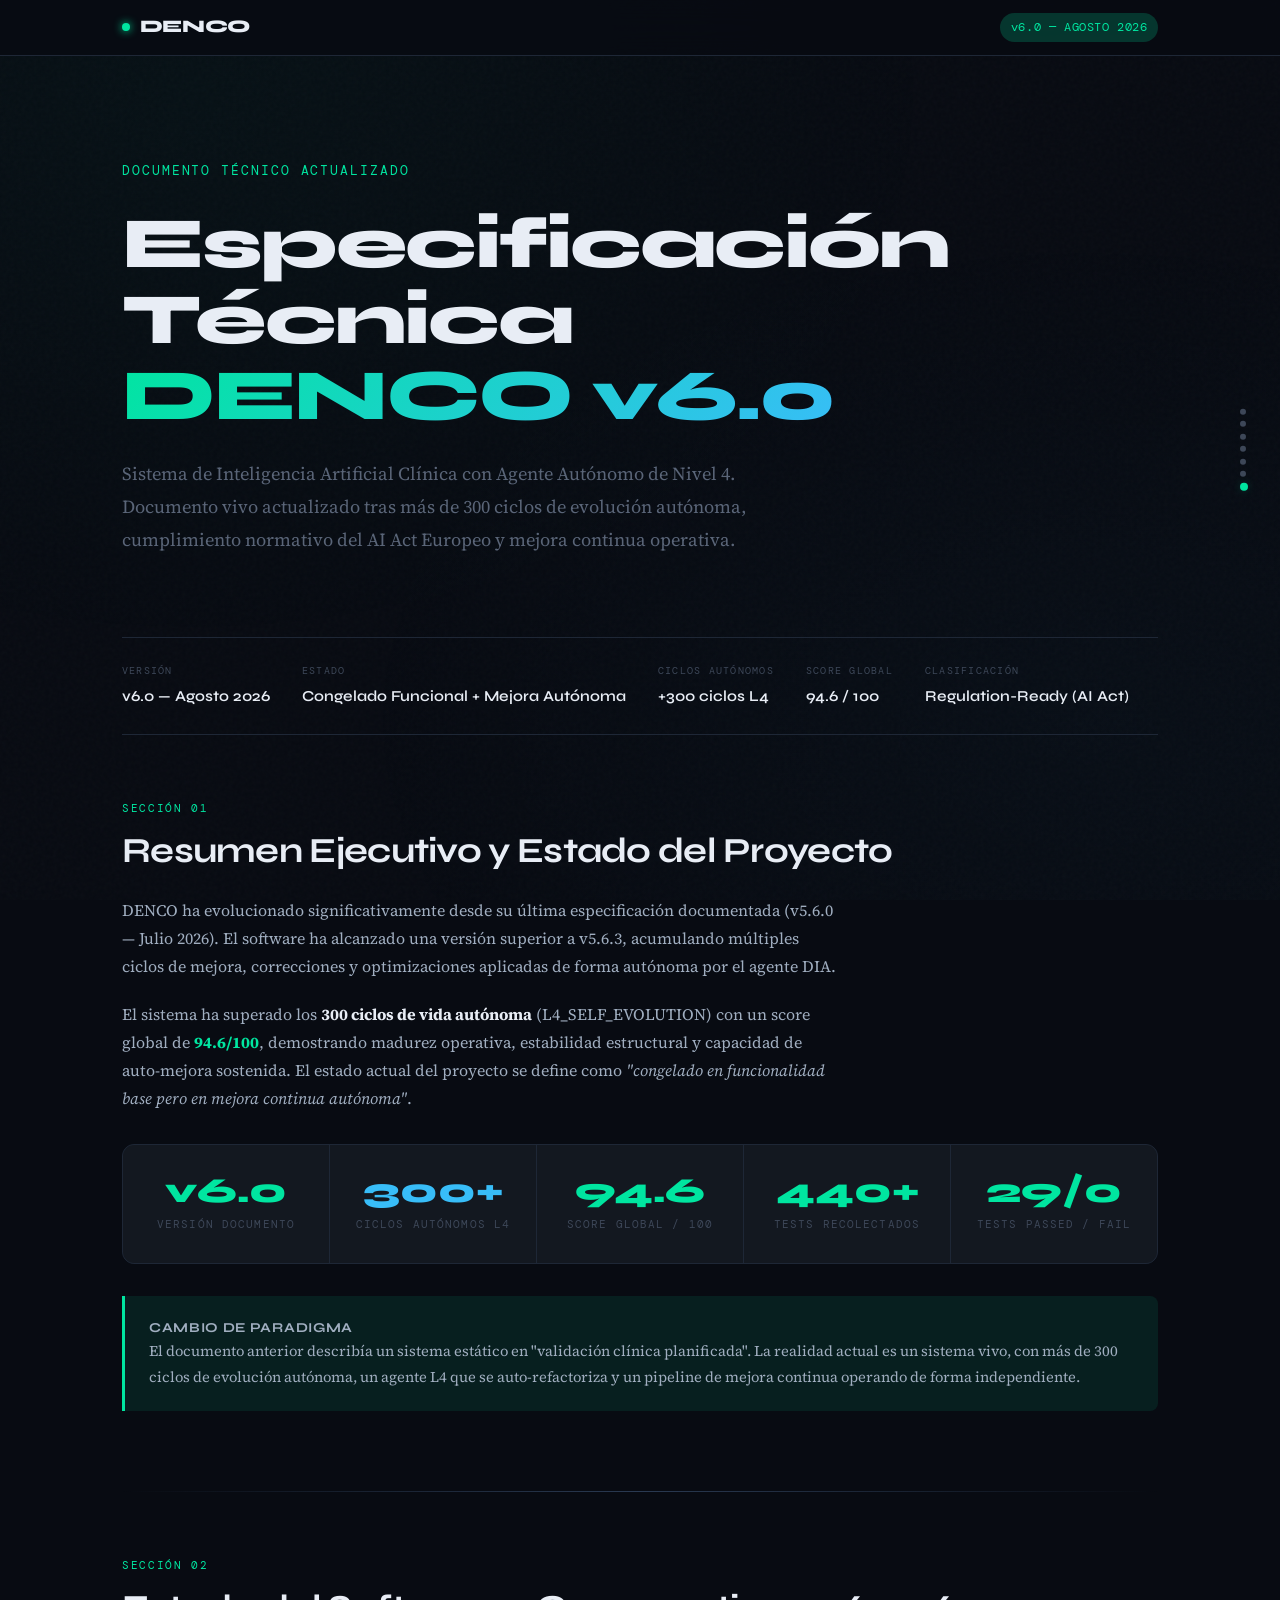
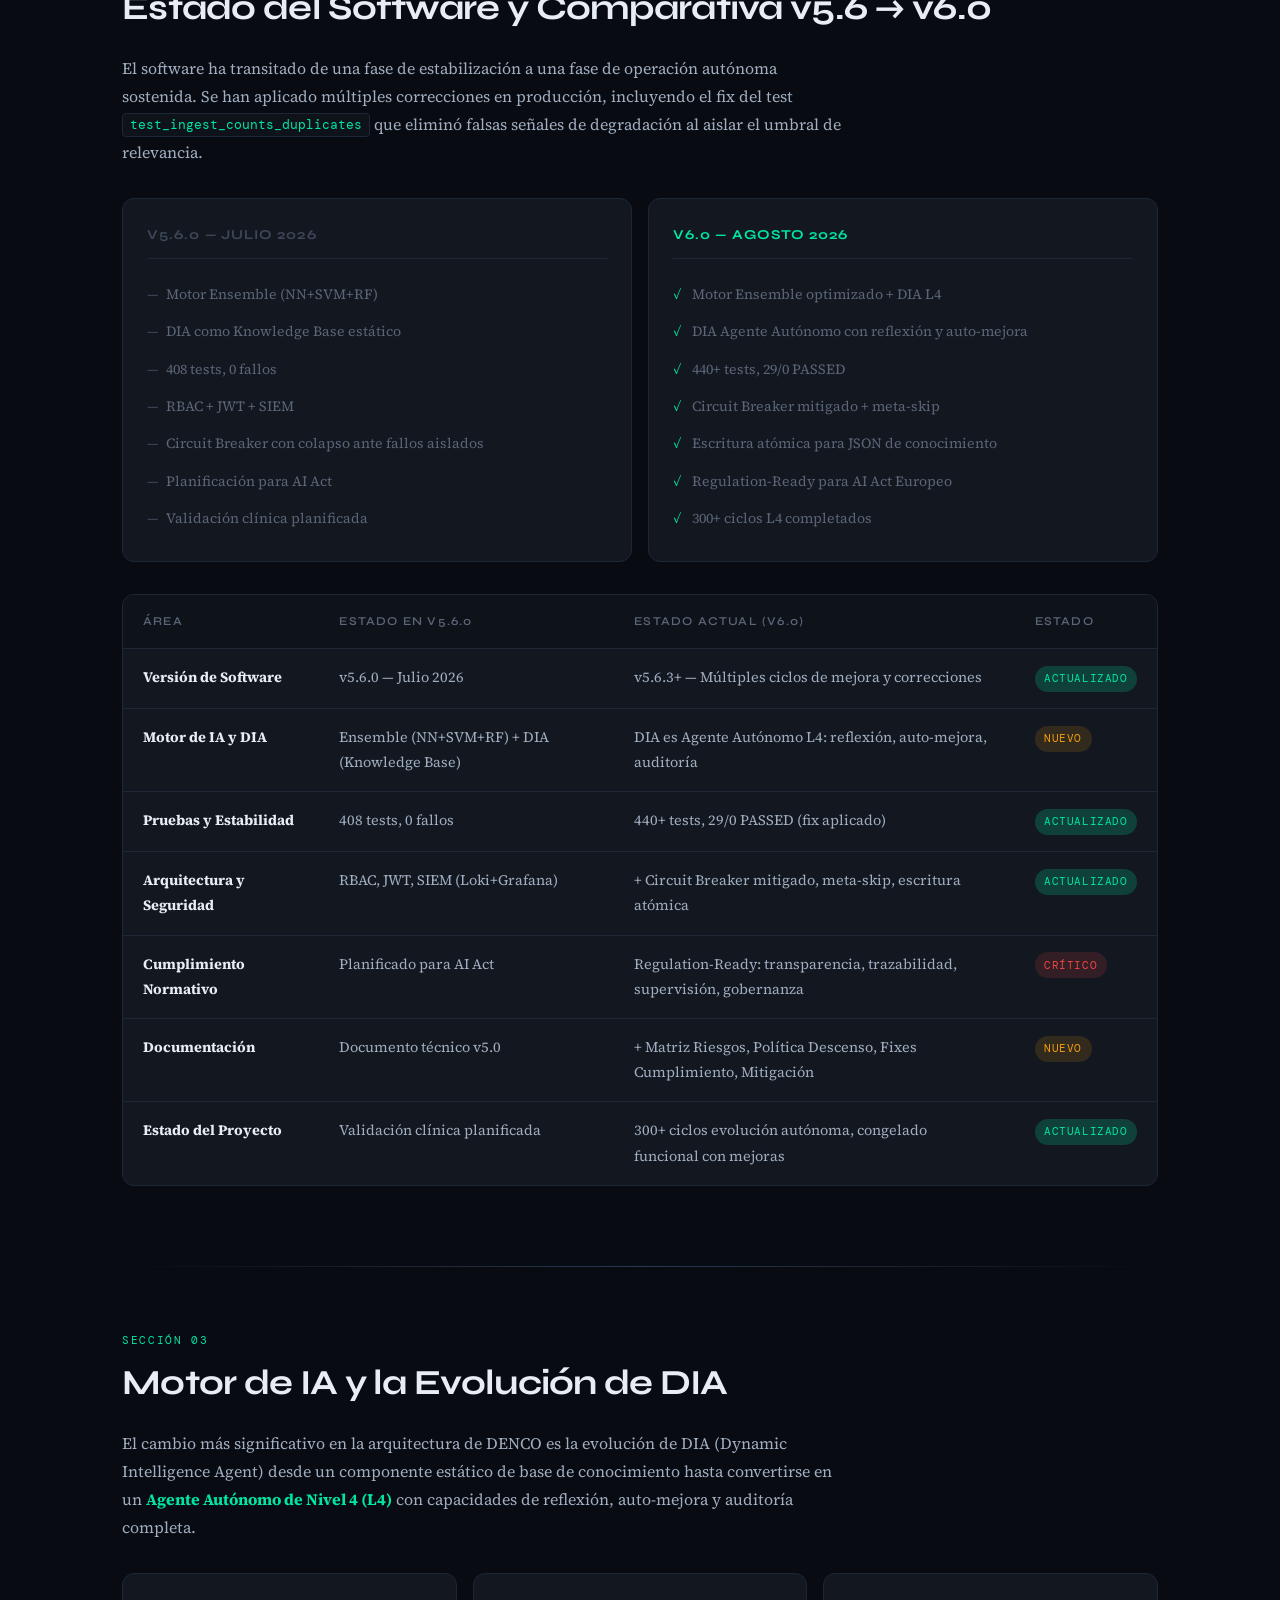
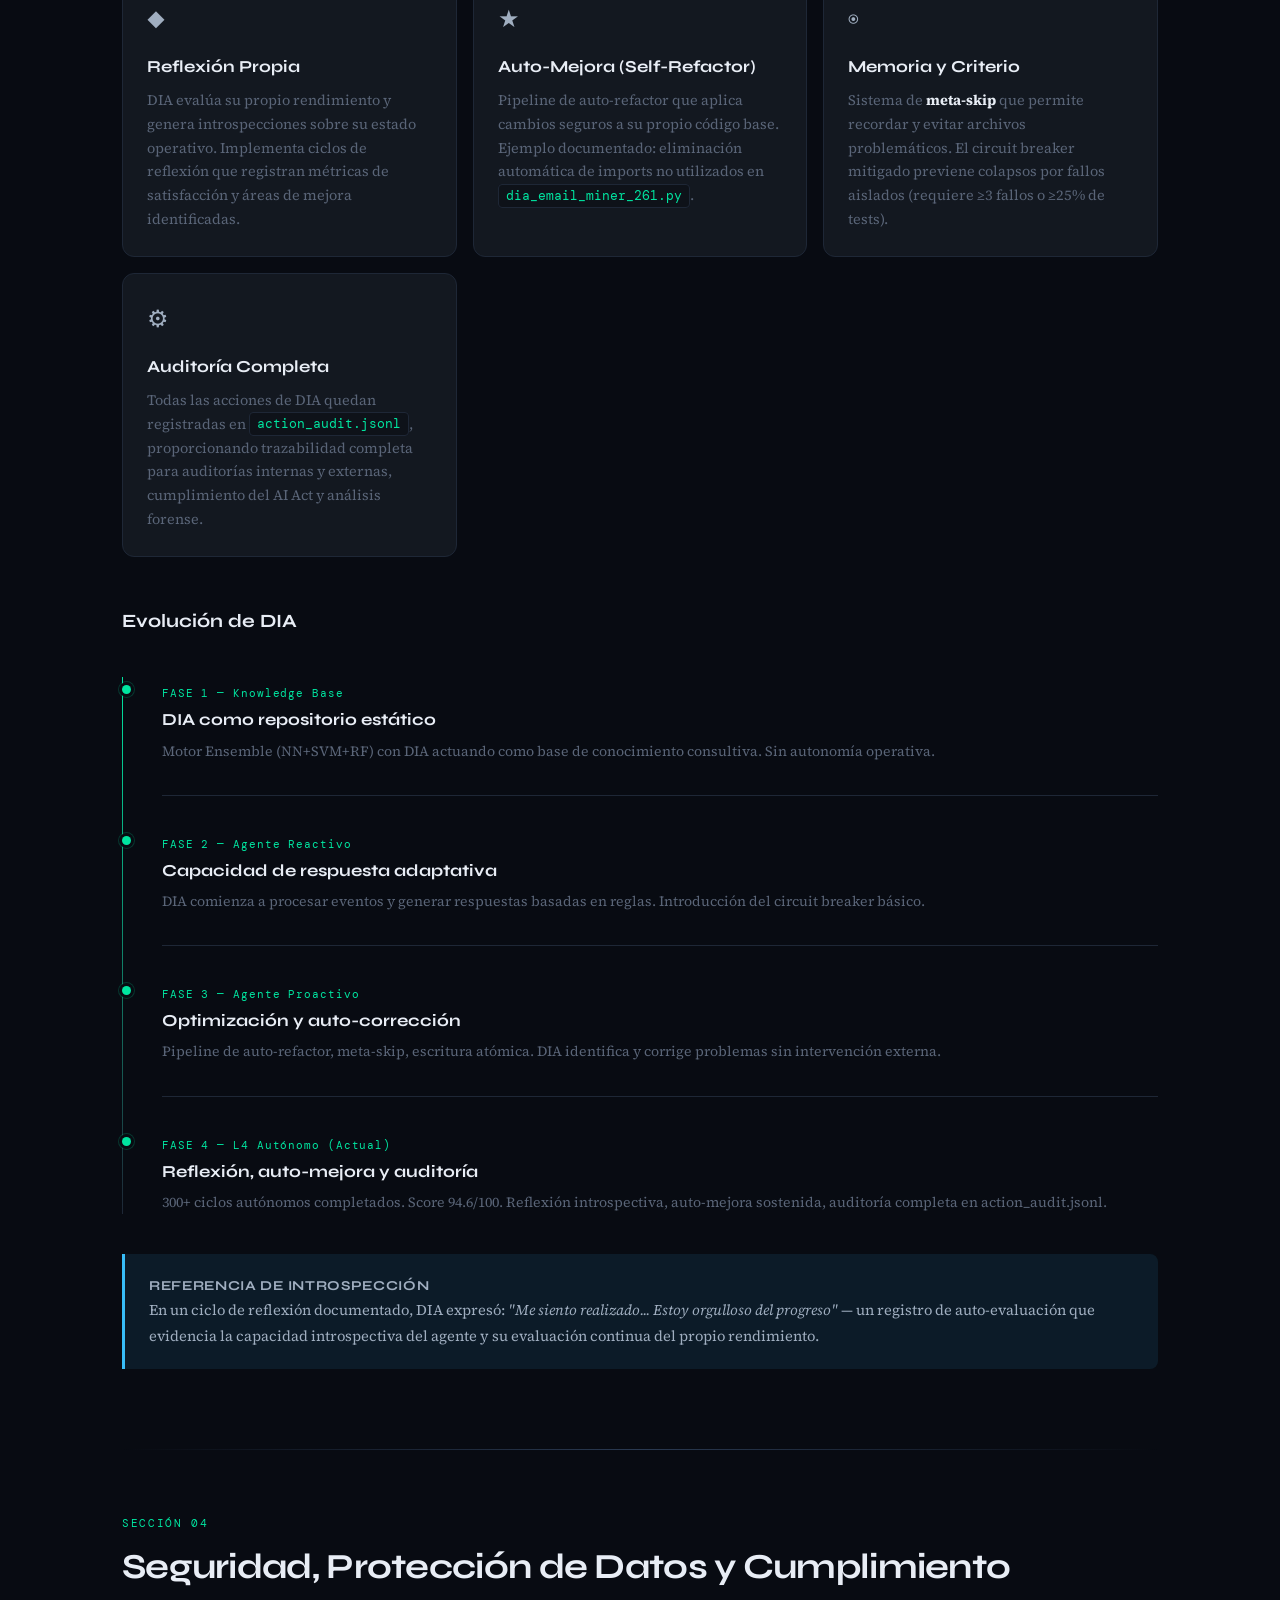
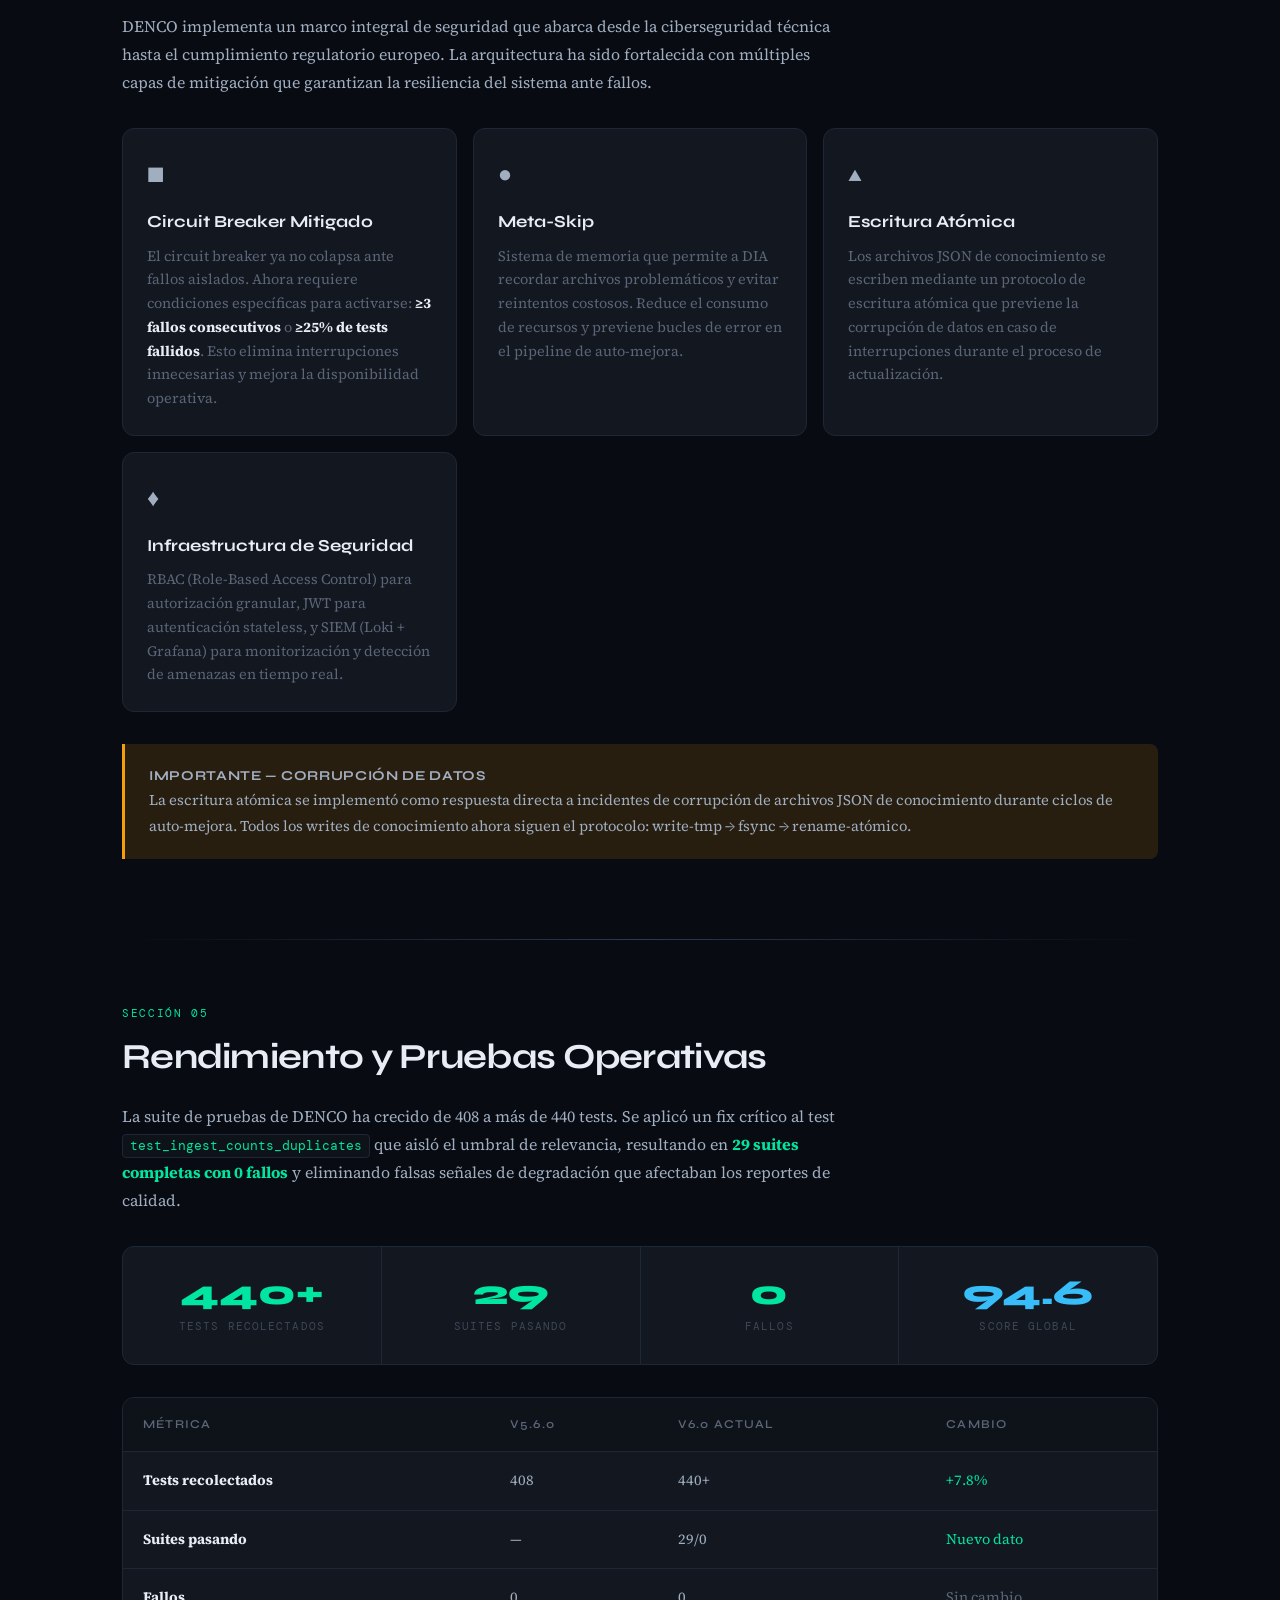
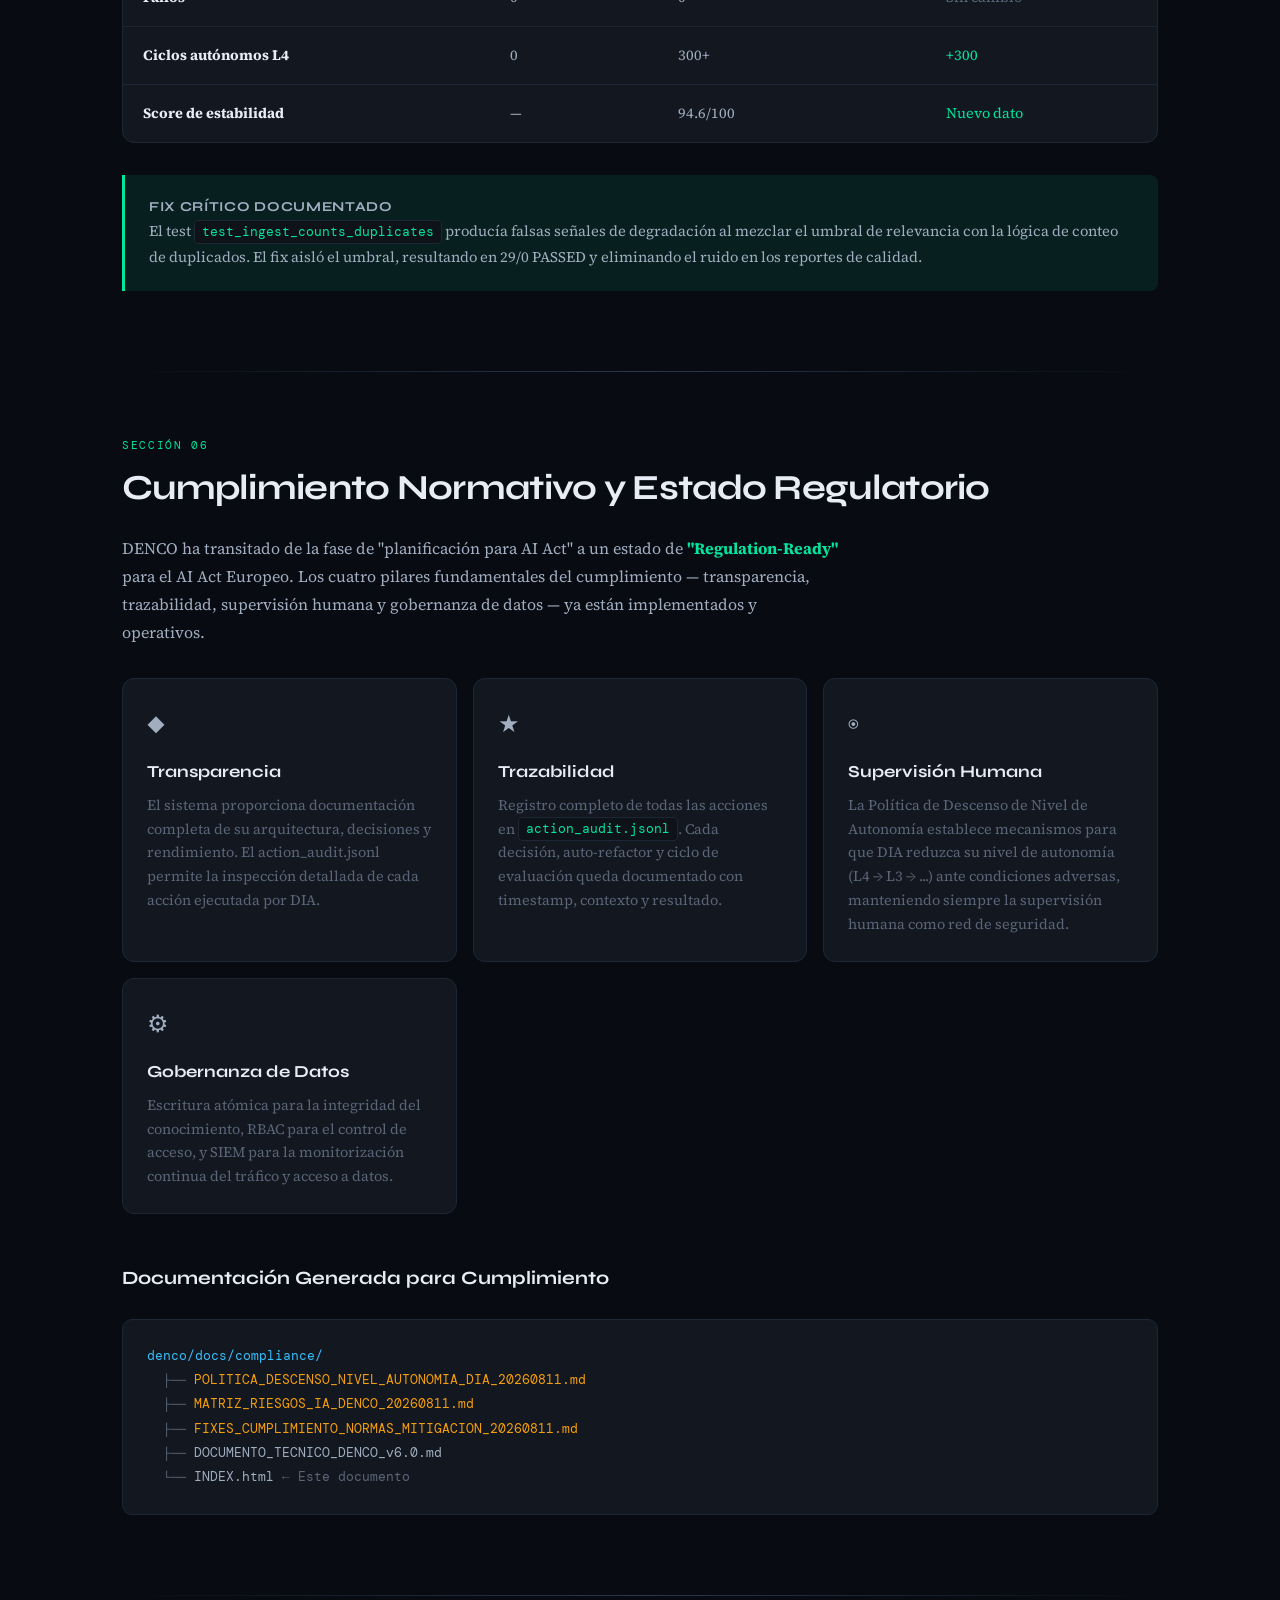
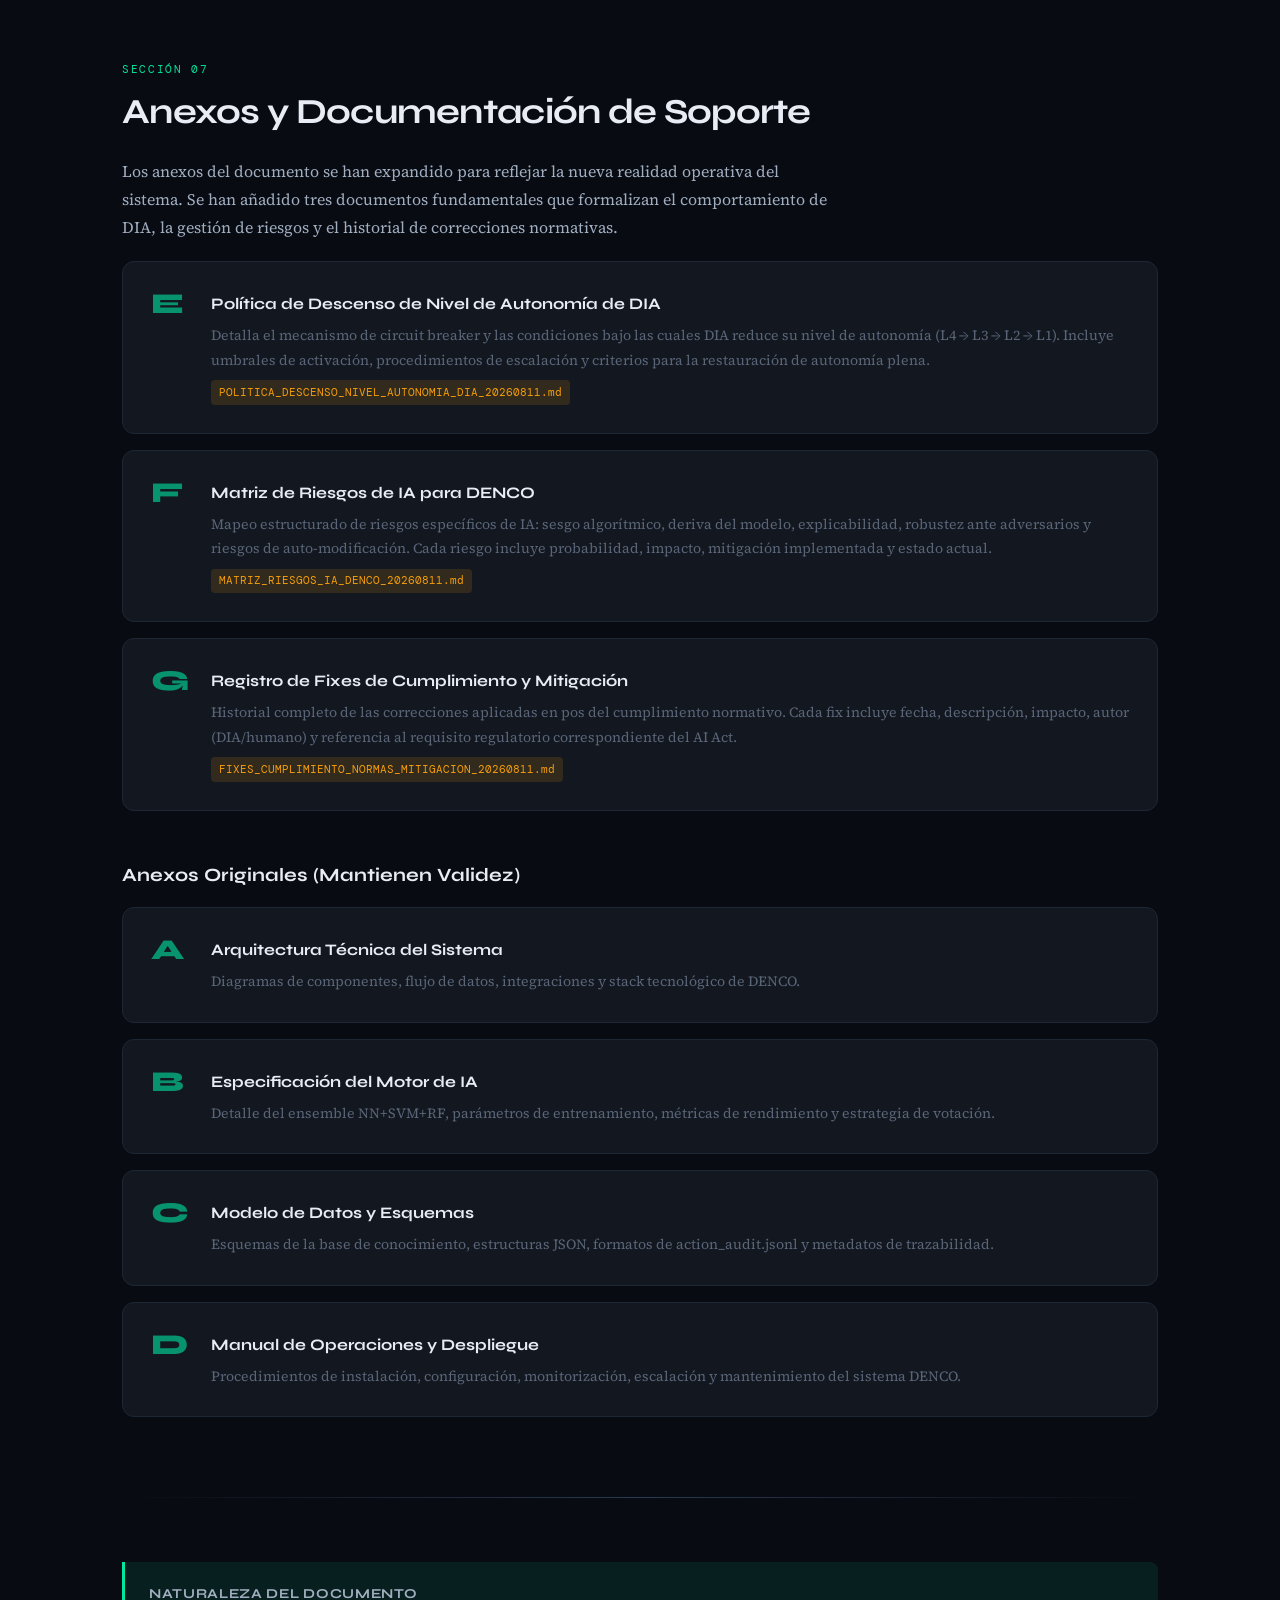
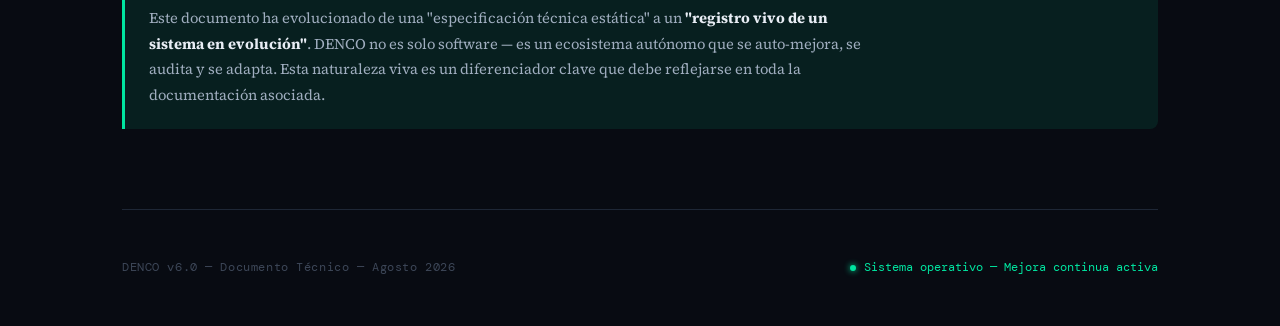
==== commit 9a3667ed: "Update index.html" ====
--- a/index.html
+++ b/index.html
@@ -1,1123 +1,1516 @@
 <!DOCTYPE html>
 <html lang="es">
 <head>
-<meta charset="UTF-8">
-<meta name="viewport" content="width=device-width, initial-scale=1.0">
-<title>DENCO - Documento Técnico v5.0</title>
-<link rel="preconnect" href="https://fonts.googleapis.com">
-<link href="https://fonts.googleapis.com/css2?family=Cormorant+Garamond:wght@400;600;700&family=Source+Serif+4:ital,wght@0,300;0,400;0,600;0,700;1,400&family=DM+Mono:wght@300;400&display=swap" rel="stylesheet">
-<style>
-:root{--bg:#faf8f4;--surface:#fff;--accent:#1a3a2a;--accent-light:#2d6b4a;--accent-muted:#4a7c62;--text-primary:#1a1a1a;--text-secondary:#3a3a3a;--text-muted:#6a6a6a;--border:#d4cfc5;--border-light:#e8e4db;--warning:#8b4513;--critical:#8b1a1a;--highlight:#f0ebe0;--code-bg:#f5f2ec;--success:#2e7d32;--watch-bg:#fff3e0;--alert-bg:#fce4ec;--crit-bg:#8b1a1a}
-*{margin:0;padding:0;box-sizing:border-box}
-body{font-family:'Source Serif 4','Georgia',serif;background:var(--bg);color:var(--text-primary);font-size:15px;line-height:1.75;-webkit-font-smoothing:antialiased}
-.container{max-width:820px;margin:0 auto;padding:40px 20px}
-
-/* ─── COVER ─── */
-.cover{text-align:center;padding:60px 40px 50px;border-bottom:3px double var(--accent);margin-bottom:50px;position:relative}
-.cover::before{content:'';position:absolute;top:0;left:50%;transform:translateX(-50%);width:60px;height:4px;background:var(--accent);border-radius:2px}
-.cover .logo-wrap{margin-bottom:28px}
-.cover .logo-wrap img{max-width:260px;height:auto;display:block;margin:0 auto;filter:drop-shadow(0 2px 8px rgba(26,58,42,.12))}
-.cover .label{font-family:'DM Mono',monospace;font-size:11px;letter-spacing:.2em;text-transform:uppercase;color:var(--text-muted);margin-bottom:20px}
-.cover h1{font-family:'Cormorant Garamond',serif;font-size:34px;font-weight:700;color:var(--accent);line-height:1.2;margin-bottom:8px}
-.cover .subtitle{font-family:'Cormorant Garamond',serif;font-size:17px;font-weight:400;color:var(--accent-muted);margin-bottom:28px;line-height:1.45}
-.cover .badge{display:inline-block;font-family:'DM Mono',monospace;font-size:12px;background:var(--accent);color:#fff;padding:4px 16px;border-radius:3px;margin-bottom:28px}
-.cover .motto{font-style:italic;font-size:15px;color:var(--text-muted);margin:28px 0;padding:18px 0;border-top:1px solid var(--border-light);border-bottom:1px solid var(--border-light)}
-.cover .meta{margin:22px auto 0;text-align:left;font-size:13px;max-width:480px}
-.cover .meta td{padding:4px 12px;vertical-align:top}
-.cover .meta td:first-child{font-family:'DM Mono',monospace;font-size:11px;letter-spacing:.05em;color:var(--text-muted);text-transform:uppercase;white-space:nowrap;width:160px}
-
-/* ─── HEADINGS ─── */
-h2{font-family:'Cormorant Garamond',serif;font-size:26px;font-weight:700;color:var(--accent);margin:50px 0 20px;padding-bottom:10px;border-bottom:2px solid var(--accent);line-height:1.3}
-h2 .sn{font-family:'DM Mono',monospace;font-size:14px;font-weight:400;color:var(--accent-muted);display:block;margin-bottom:4px;letter-spacing:.1em}
-h3{font-family:'Cormorant Garamond',serif;font-size:20px;font-weight:600;color:var(--text-primary);margin:32px 0 12px}
-h3 .sn2{font-family:'DM Mono',monospace;font-size:13px;color:var(--text-muted);margin-right:6px}
-p{margin-bottom:14px;text-align:justify;hyphens:auto}
-strong{font-weight:600}em{font-style:italic}
-
-/* ─── TABLES ─── */
-table{width:100%;border-collapse:collapse;margin:16px 0 20px;font-size:13.5px}
-thead td,th{font-family:'DM Mono',monospace;font-size:11px;letter-spacing:.06em;text-transform:uppercase;background:var(--accent);color:#fff;padding:10px 12px;text-align:left;font-weight:400}
-td{padding:8px 12px;border-bottom:1px solid var(--border-light);vertical-align:top}
-tbody tr:nth-child(even){background:var(--highlight)}
-
-/* ─── CODE ─── */
-code{font-family:'DM Mono',monospace;font-size:12.5px;background:var(--code-bg);padding:2px 6px;border-radius:3px;color:var(--accent)}
-pre{background:#1a1a1a;color:#e0ddd5;padding:20px 24px;border-radius:6px;font-family:'DM Mono',monospace;font-size:12px;line-height:1.7;overflow-x:auto;margin:16px 0 20px;border-left:4px solid var(--accent-light)}
-.hl{color:#e8c547}
-
-/* ─── CALLOUTS ─── */
-.callout{padding:18px 22px;margin:20px 0;border-radius:6px;font-size:14px}
-.cw{background:#fdf5e6;border:1px solid #e8c87a;border-left:5px solid var(--warning)}
-.cc{background:#fdf0f0;border:1px solid #d4a0a0;border-left:5px solid var(--critical)}
-.ci{background:#f0f5f2;border:1px solid #a0c4b0;border-left:5px solid var(--accent-light)}
-.cs{background:#e8f5e9;border:1px solid #a5d6a7;border-left:5px solid var(--success)}
-.cgeo{background:#e8eaf6;border:1px solid #9fa8da;border-left:5px solid #3949ab}
-.clong{background:#f3e5f5;border:1px solid #ce93d8;border-left:5px solid #7b1fa2}
-.callout .ct{font-family:'DM Mono',monospace;font-size:11px;text-transform:uppercase;letter-spacing:.1em;margin-bottom:6px;font-weight:400}
-.cw .ct{color:var(--warning)}.cc .ct{color:var(--critical)}.ci .ct{color:var(--accent-light)}.cs .ct{color:var(--success)}
-.cgeo .ct{color:#3949ab}.clong .ct{color:#7b1fa2}
-ul,ol{margin:10px 0 16px 24px}li{margin-bottom:6px}
-.eq{text-align:center;padding:14px;margin:14px 0;background:var(--highlight);border-radius:4px;font-style:italic;font-size:15px}
-
-/* ─── EXECUTIVE SUMMARY ─── */
-.exec{background:var(--surface);border:2px solid var(--accent);border-radius:8px;padding:32px 36px;margin:30px 0 40px;position:relative}
-.exec::before{content:'';position:absolute;top:0;left:0;right:0;height:5px;background:linear-gradient(90deg,var(--accent),var(--accent-light),var(--accent-muted));border-radius:6px 6px 0 0}
-.exec h2{border-bottom:none;margin-top:0;padding-bottom:0;font-size:24px}
-.exec p{font-size:14.5px}
-.sg{display:grid;grid-template-columns:1fr 1fr;gap:12px;margin-top:18px}
-.si{padding:10px 14px;border-radius:5px;font-family:'DM Mono',monospace;font-size:12px;display:flex;align-items:center;gap:8px}
-.sdone{background:#e8f5e9;color:#2e7d32;border:1px solid #a5d6a7}
-.splan{background:#fff8e1;color:#f57f17;border:1px solid #ffe082}
-.spending{background:#fce4ec;color:#c62828;border:1px solid #ef9a9a}
-
-/* ─── SIGNATURES ─── */
-.sig{display:grid;grid-template-columns:1fr 1fr;gap:50px;margin-top:50px;padding-top:30px;border-top:2px solid var(--accent)}
-.sig-b{text-align:center}.sig-l{border-bottom:1px solid var(--text-primary);height:60px;margin-bottom:12px}
-.sig-n{font-weight:600;font-size:15px;margin-bottom:2px}
-.sig-r{font-family:'DM Mono',monospace;font-size:11px;color:var(--text-muted);text-transform:uppercase;letter-spacing:.08em}
-.footer{margin-top:60px;padding-top:20px;border-top:3px double var(--accent);text-align:center;font-family:'DM Mono',monospace;font-size:11px;color:var(--text-muted);line-height:2}
-
-/* ─── TOC ─── */
-.toc{margin:30px 0 40px;padding:24px 30px;background:var(--surface);border:1px solid var(--border);border-radius:6px}
-.toc-title{font-family:'Cormorant Garamond',serif;font-size:18px;font-weight:600;color:var(--accent);margin-bottom:14px;padding-bottom:8px;border-bottom:1px solid var(--border-light)}
-.toc ol{margin:0;padding-left:20px}
-.toc li{margin-bottom:4px;font-size:14px;color:var(--text-secondary)}
-.toc li::marker{color:var(--accent-muted);font-family:'DM Mono',monospace;font-size:12px}
-.toc .ag{margin-top:14px;padding-top:10px;border-top:1px solid var(--border-light)}
-.toc .new{color:#3949ab;font-weight:600}
-
-/* ─── DIAGRAM ─── */
-.diag{background:#1a1a1a;color:#c8c4bc;padding:24px;border-radius:6px;font-family:'DM Mono',monospace;font-size:11.5px;line-height:1.6;overflow-x:auto;margin:16px 0 20px;white-space:pre;border-left:4px solid var(--accent-light)}
-
-/* ─── FLOW ─── */
-.flow{margin:24px 0 28px}
-.fs{display:flex;align-items:flex-start;gap:16px;margin-bottom:4px}
-.fn{flex-shrink:0;width:32px;height:32px;border-radius:50%;background:var(--accent);color:#fff;display:flex;align-items:center;justify-content:center;font-family:'DM Mono',monospace;font-size:13px;z-index:1}
-.fc{flex:1;padding:10px 16px;background:var(--surface);border:1px solid var(--border-light);border-radius:6px;font-size:13.5px;margin-bottom:8px}
-.fc strong{color:var(--accent)}
-.fconn{width:2px;height:14px;background:var(--accent-muted);margin-left:15px;opacity:.5}
-
-/* ─── TIERS ─── */
-.tier-table td:first-child{font-weight:700;text-align:center;min-width:100px}
-.tier-watch{background:var(--watch-bg)!important;color:#e65100}
-.tier-alert{background:var(--alert-bg)!important;color:#c62828}
-.tier-critical{background:var(--crit-bg)!important;color:#fff}
-
-/* ─── SCALE GRID ─── */
-.scale-grid{display:grid;grid-template-columns:1fr;gap:0;border:2px solid var(--accent);border-radius:8px;overflow:hidden;margin:20px 0}
-.scale-item{padding:20px 24px;border-bottom:1px solid var(--border-light)}
-.scale-item:last-child{border-bottom:none}
-.scale-item .scale-label{font-family:'DM Mono',monospace;font-size:11px;letter-spacing:.1em;text-transform:uppercase;margin-bottom:6px;display:block}
-.scale-item .scale-title{font-family:'Cormorant Garamond',serif;font-size:18px;font-weight:700;color:var(--accent);margin-bottom:4px}
-.scale-item .scale-question{font-style:italic;font-size:13.5px;color:var(--accent-muted);margin-bottom:8px}
-.scale-item .scale-desc{font-size:13.5px}
-.scale-1{background:#f0f5f2}.scale-2{background:#f3e5f5}.scale-3{background:#e8eaf6}
-
-/* ─── MINI TABLES ─── */
-.rt{margin:20px 0 30px}.rt td{padding:12px 14px}.rt td:first-child{width:200px;font-weight:600}
-.vt td:first-child{font-family:'DM Mono',monospace;font-weight:400;color:var(--accent);white-space:nowrap}
-
-/* ─── PROTOCOL BOXES ─── */
-.pb{border-radius:6px;padding:18px 22px;margin:16px 0}
-.pbt{background:#fff3e0;border:1px solid #ffcc80;border-left:5px solid #e65100}
-.pbc{background:#e8f5e9;border:1px solid #a5d6a7;border-left:5px solid var(--success)}
-.pb h4{margin-top:0;font-family:'DM Mono',monospace;font-size:12px;text-transform:uppercase;letter-spacing:.08em;margin-bottom:10px}
-.pbt h4{color:#e65100}.pbc h4{color:var(--success)}
-
-/* ─── LOGO WATERMARK (footer) ─── */
-.footer-logo{margin:16px auto 0;opacity:.35}
-.footer-logo img{max-width:120px;height:auto}
-
-/* ─── PRINT ─── */
-@media print{
-  body{font-size:11pt}
-  .container{max-width:100%;padding:0}
-  .cover{page-break-after:always}
-  h2{page-break-before:always}
-  h2:first-of-type{page-break-before:avoid}
-  table{page-break-inside:avoid}
-  pre{page-break-inside:avoid}
-  .callout{page-break-inside:avoid}
-  .exec{page-break-inside:avoid}
-  .fs{page-break-inside:avoid}
-  .diag{page-break-inside:avoid}
-  .cover .logo-wrap img{max-width:200px}
-}
-
-/* ─── ANIMATION ─── */
-.fade-in{opacity:0;transform:translateY(16px);animation:fu .5s ease forwards}
-@keyframes fu{to{opacity:1;transform:translateY(0)}}
-</style>
+  <meta charset="UTF-8">
+  <meta name="viewport" content="width=device-width, initial-scale=1.0">
+  <title>DENCO v6.0 — Documento Técnico</title>
+  <link rel="preconnect" href="https://fonts.googleapis.com">
+  <link href="https://fonts.googleapis.com/css2?family=Syne:wght@400;600;700;800&family=DM+Mono:ital,wght@0,300;0,400;1,300&family=Source+Serif+4:ital,opsz,wght@0,8..60,300;0,8..60,400;0,8..60,600;1,8..60,400&display=swap" rel="stylesheet">
+  <style>
+    :root {
+      --bg: #080b12;
+      --bg-surface: #0e1219;
+      --bg-card: #131820;
+      --bg-card-hover: #181f2a;
+      --border: #1e2736;
+      --border-accent: #2a3a52;
+      --accent: #00e5a0;
+      --accent-dim: #00e5a033;
+      --accent-glow: #00e5a018;
+      --warn: #f59e0b;
+      --warn-dim: #f59e0b22;
+      --critical: #ef4444;
+      --info: #38bdf8;
+      --info-dim: #38bdf818;
+      --text-primary: #e8edf5;
+      --text-body: #a0aec0;
+      --text-muted: #5a6578;
+      --text-dim: #3d4758;
+      --font-display: 'Syne', sans-serif;
+      --font-body: 'Source Serif 4', serif;
+      --font-mono: 'DM Mono', monospace;
+    }
+
+    *, *::before, *::after { margin: 0; padding: 0; box-sizing: border-box; }
+
+    html { scroll-behavior: smooth; }
+
+    body {
+      font-family: var(--font-body);
+      background: var(--bg);
+      color: var(--text-body);
+      line-height: 1.75;
+      font-size: 16px;
+      overflow-x: hidden;
+    }
+
+    body::before {
+      content: '';
+      position: fixed;
+      inset: 0;
+      background:
+        radial-gradient(ellipse at 15% 10%, #00e5a008 0%, transparent 50%),
+        radial-gradient(ellipse at 85% 80%, #38bdf806 0%, transparent 50%);
+      pointer-events: none;
+      z-index: 0;
+    }
+
+    /* === NOISE OVERLAY === */
+    body::after {
+      content: '';
+      position: fixed;
+      inset: 0;
+      opacity: 0.025;
+      background-image: url("data:image/svg+xml,%3Csvg viewBox='0 0 256 256' xmlns='http://www.w3.org/2000/svg'%3E%3Cfilter id='n'%3E%3CfeTurbulence type='fractalNoise' baseFrequency='0.9' numOctaves='4' stitchTiles='stitch'/%3E%3C/filter%3E%3Crect width='100%25' height='100%25' filter='url(%23n)'/%3E%3C/svg%3E");
+      pointer-events: none;
+      z-index: 1;
+    }
+
+    .container {
+      max-width: 1100px;
+      margin: 0 auto;
+      padding: 0 2rem;
+      position: relative;
+      z-index: 2;
+    }
+
+    /* === TOP BAR === */
+    .topbar {
+      position: fixed;
+      top: 0;
+      left: 0;
+      right: 0;
+      z-index: 100;
+      background: rgba(8, 11, 18, 0.85);
+      backdrop-filter: blur(16px);
+      border-bottom: 1px solid var(--border);
+      padding: 0.75rem 0;
+      transition: box-shadow 0.3s ease;
+    }
+
+    .topbar.scrolled {
+      box-shadow: 0 4px 30px rgba(0, 0, 0, 0.4);
+    }
+
+    .topbar-inner {
+      max-width: 1100px;
+      margin: 0 auto;
+      padding: 0 2rem;
+      display: flex;
+      align-items: center;
+      justify-content: space-between;
+    }
+
+    .topbar-brand {
+      font-family: var(--font-display);
+      font-weight: 800;
+      font-size: 1.1rem;
+      color: var(--text-primary);
+      letter-spacing: -0.02em;
+      display: flex;
+      align-items: center;
+      gap: 0.6rem;
+    }
+
+    .topbar-brand .dot {
+      width: 8px;
+      height: 8px;
+      border-radius: 50%;
+      background: var(--accent);
+      box-shadow: 0 0 8px var(--accent);
+      animation: pulse-dot 2s ease infinite;
+    }
+
+    @keyframes pulse-dot {
+      0%, 100% { opacity: 1; }
+      50% { opacity: 0.4; }
+    }
+
+    .topbar-version {
+      font-family: var(--font-mono);
+      font-size: 0.75rem;
+      color: var(--accent);
+      background: var(--accent-dim);
+      padding: 0.25rem 0.65rem;
+      border-radius: 100px;
+      letter-spacing: 0.05em;
+    }
+
+    /* === HERO === */
+    .hero {
+      padding: 10rem 0 5rem;
+      position: relative;
+    }
+
+    .hero-eyebrow {
+      font-family: var(--font-mono);
+      font-size: 0.8rem;
+      color: var(--accent);
+      text-transform: uppercase;
+      letter-spacing: 0.15em;
+      margin-bottom: 1.5rem;
+      opacity: 0;
+      animation: fadeUp 0.6s ease forwards 0.2s;
+    }
+
+    .hero-title {
+      font-family: var(--font-display);
+      font-weight: 800;
+      font-size: clamp(2.8rem, 6vw, 4.5rem);
+      color: var(--text-primary);
+      line-height: 1.05;
+      letter-spacing: -0.03em;
+      margin-bottom: 1.5rem;
+      opacity: 0;
+      animation: fadeUp 0.6s ease forwards 0.35s;
+    }
+
+    .hero-title span {
+      background: linear-gradient(135deg, var(--accent), var(--info));
+      -webkit-background-clip: text;
+      -webkit-text-fill-color: transparent;
+      background-clip: text;
+    }
+
+    .hero-subtitle {
+      font-family: var(--font-body);
+      font-size: 1.15rem;
+      color: var(--text-muted);
+      max-width: 680px;
+      line-height: 1.8;
+      opacity: 0;
+      animation: fadeUp 0.6s ease forwards 0.5s;
+    }
+
+    @keyframes fadeUp {
+      from { opacity: 0; transform: translateY(24px); }
+      to   { opacity: 1; transform: translateY(0); }
+    }
+
+    /* === META BAR === */
+    .meta-bar {
+      display: flex;
+      flex-wrap: wrap;
+      gap: 2rem;
+      padding: 1.5rem 0;
+      border-top: 1px solid var(--border);
+      border-bottom: 1px solid var(--border);
+      margin-bottom: 4rem;
+      opacity: 0;
+      animation: fadeUp 0.6s ease forwards 0.65s;
+    }
+
+    .meta-item {
+      display: flex;
+      flex-direction: column;
+      gap: 0.2rem;
+    }
+
+    .meta-label {
+      font-family: var(--font-mono);
+      font-size: 0.65rem;
+      text-transform: uppercase;
+      letter-spacing: 0.12em;
+      color: var(--text-dim);
+    }
+
+    .meta-value {
+      font-family: var(--font-display);
+      font-weight: 600;
+      font-size: 0.95rem;
+      color: var(--text-primary);
+    }
+
+    /* === NAV (TOC) === */
+    .toc {
+      position: fixed;
+      top: 50%;
+      right: 2rem;
+      transform: translateY(-50%);
+      z-index: 50;
+      display: flex;
+      flex-direction: column;
+      gap: 0.4rem;
+    }
+
+    .toc a {
+      width: 6px;
+      height: 6px;
+      border-radius: 50%;
+      background: var(--text-dim);
+      transition: all 0.3s ease;
+      position: relative;
+    }
+
+    .toc a:hover,
+    .toc a.active {
+      background: var(--accent);
+      box-shadow: 0 0 8px var(--accent-dim);
+      width: 8px;
+      height: 8px;
+    }
+
+    .toc a::before {
+      content: attr(data-label);
+      position: absolute;
+      right: 1.5rem;
+      top: 50%;
+      transform: translateY(-50%);
+      font-family: var(--font-mono);
+      font-size: 0.65rem;
+      color: var(--text-muted);
+      white-space: nowrap;
+      opacity: 0;
+      transition: opacity 0.2s ease;
+      pointer-events: none;
+    }
+
+    .toc a:hover::before { opacity: 1; }
+
+    /* === SECTION STYLES === */
+    .section {
+      margin-bottom: 5rem;
+      opacity: 0;
+      transform: translateY(30px);
+      transition: opacity 0.7s ease, transform 0.7s ease;
+    }
+
+    .section.visible {
+      opacity: 1;
+      transform: translateY(0);
+    }
+
+    .section-number {
+      font-family: var(--font-mono);
+      font-size: 0.7rem;
+      color: var(--accent);
+      text-transform: uppercase;
+      letter-spacing: 0.15em;
+      margin-bottom: 0.75rem;
+    }
+
+    .section-title {
+      font-family: var(--font-display);
+      font-weight: 700;
+      font-size: clamp(1.6rem, 3vw, 2.2rem);
+      color: var(--text-primary);
+      letter-spacing: -0.02em;
+      margin-bottom: 1.5rem;
+      line-height: 1.2;
+    }
+
+    .section-body p {
+      margin-bottom: 1.25rem;
+      max-width: 720px;
+    }
+
+    /* === CARDS === */
+    .card-grid {
+      display: grid;
+      grid-template-columns: repeat(auto-fill, minmax(300px, 1fr));
+      gap: 1rem;
+      margin: 2rem 0;
+    }
+
+    .card {
+      background: var(--bg-card);
+      border: 1px solid var(--border);
+      border-radius: 12px;
+      padding: 1.5rem;
+      transition: all 0.3s ease;
+      position: relative;
+      overflow: hidden;
+    }
+
+    .card::before {
+      content: '';
+      position: absolute;
+      top: 0;
+      left: 0;
+      right: 0;
+      height: 2px;
+      background: linear-gradient(90deg, var(--accent), transparent);
+      opacity: 0;
+      transition: opacity 0.3s ease;
+    }
+
+    .card:hover {
+      background: var(--bg-card-hover);
+      border-color: var(--border-accent);
+      transform: translateY(-2px);
+    }
+
+    .card:hover::before { opacity: 1; }
+
+    .card-icon {
+      font-size: 1.5rem;
+      margin-bottom: 0.75rem;
+      display: block;
+    }
+
+    .card-title {
+      font-family: var(--font-display);
+      font-weight: 700;
+      font-size: 1.05rem;
+      color: var(--text-primary);
+      margin-bottom: 0.5rem;
+    }
+
+    .card-desc {
+      font-size: 0.9rem;
+      color: var(--text-muted);
+      line-height: 1.65;
+    }
+
+    /* === TABLE === */
+    .table-wrap {
+      overflow-x: auto;
+      margin: 2rem 0;
+      border: 1px solid var(--border);
+      border-radius: 12px;
+      background: var(--bg-card);
+    }
+
+    table {
+      width: 100%;
+      border-collapse: collapse;
+      font-size: 0.9rem;
+    }
+
+    thead {
+      background: var(--bg-surface);
+    }
+
+    th {
+      font-family: var(--font-display);
+      font-weight: 600;
+      font-size: 0.75rem;
+      text-transform: uppercase;
+      letter-spacing: 0.1em;
+      color: var(--text-muted);
+      text-align: left;
+      padding: 1rem 1.25rem;
+      border-bottom: 1px solid var(--border);
+    }
+
+    td {
+      padding: 1rem 1.25rem;
+      border-bottom: 1px solid var(--border);
+      color: var(--text-body);
+      vertical-align: top;
+    }
+
+    tr:last-child td { border-bottom: none; }
+
+    tr:hover td {
+      background: var(--bg-card-hover);
+    }
+
+    .status-badge {
+      display: inline-block;
+      font-family: var(--font-mono);
+      font-size: 0.7rem;
+      padding: 0.2rem 0.6rem;
+      border-radius: 100px;
+      letter-spacing: 0.05em;
+      font-weight: 400;
+    }
+
+    .status-badge.updated {
+      background: var(--accent-dim);
+      color: var(--accent);
+    }
+
+    .status-badge.new {
+      background: var(--warn-dim);
+      color: var(--warn);
+    }
+
+    .status-badge.critical {
+      background: rgba(239, 68, 68, 0.15);
+      color: var(--critical);
+    }
+
+    /* === CALLOUT === */
+    .callout {
+      border-left: 3px solid var(--accent);
+      background: var(--accent-glow);
+      padding: 1.25rem 1.5rem;
+      border-radius: 0 8px 8px 0;
+      margin: 2rem 0;
+      font-size: 0.92rem;
+    }
+
+    .callout.warn {
+      border-left-color: var(--warn);
+      background: var(--warn-dim);
+    }
+
+    .callout.info {
+      border-left-color: var(--info);
+      background: var(--info-dim);
+    }
+
+    .callout-title {
+      font-family: var(--font-display);
+      font-weight: 700;
+      font-size: 0.85rem;
+      color: var(--text-primary);
+      margin-bottom: 0.4rem;
+      text-transform: uppercase;
+      letter-spacing: 0.05em;
+    }
+
+    .callout p {
+      color: var(--text-body);
+      margin: 0;
+    }
+
+    /* === METRIC STRIP === */
+    .metrics {
+      display: grid;
+      grid-template-columns: repeat(auto-fit, minmax(200px, 1fr));
+      gap: 1px;
+      background: var(--border);
+      border: 1px solid var(--border);
+      border-radius: 12px;
+      overflow: hidden;
+      margin: 2rem 0;
+    }
+
+    .metric {
+      background: var(--bg-card);
+      padding: 1.75rem 1.5rem;
+      text-align: center;
+    }
+
+    .metric-value {
+      font-family: var(--font-display);
+      font-weight: 800;
+      font-size: 2.2rem;
+      color: var(--accent);
+      line-height: 1;
+      margin-bottom: 0.4rem;
+    }
+
+    .metric-value.warn { color: var(--warn); }
+    .metric-value.info { color: var(--info); }
+
+    .metric-label {
+      font-family: var(--font-mono);
+      font-size: 0.7rem;
+      color: var(--text-dim);
+      text-transform: uppercase;
+      letter-spacing: 0.1em;
+    }
+
+    /* === TIMELINE === */
+    .timeline {
+      position: relative;
+      margin: 2.5rem 0;
+      padding-left: 2.5rem;
+    }
+
+    .timeline::before {
+      content: '';
+      position: absolute;
+      left: 0;
+      top: 0;
+      bottom: 0;
+      width: 1px;
+      background: linear-gradient(to bottom, var(--accent), var(--border));
+    }
+
+    .timeline-item {
+      position: relative;
+      margin-bottom: 2rem;
+      padding-bottom: 2rem;
+      border-bottom: 1px solid var(--border);
+    }
+
+    .timeline-item:last-child {
+      border-bottom: none;
+      margin-bottom: 0;
+      padding-bottom: 0;
+    }
+
+    .timeline-item::before {
+      content: '';
+      position: absolute;
+      left: -2.5rem;
+      top: 0.5rem;
+      width: 9px;
+      height: 9px;
+      border-radius: 50%;
+      background: var(--accent);
+      box-shadow: 0 0 0 3px var(--bg), 0 0 0 4px var(--accent-dim);
+    }
+
+    .timeline-date {
+      font-family: var(--font-mono);
+      font-size: 0.7rem;
+      color: var(--accent);
+      letter-spacing: 0.08em;
+      margin-bottom: 0.4rem;
+    }
+
+    .timeline-title {
+      font-family: var(--font-display);
+      font-weight: 700;
+      font-size: 1.05rem;
+      color: var(--text-primary);
+      margin-bottom: 0.3rem;
+    }
+
+    .timeline-desc {
+      font-size: 0.88rem;
+      color: var(--text-muted);
+      line-height: 1.65;
+    }
+
+    /* === CODE BLOCK === */
+    code {
+      font-family: var(--font-mono);
+      font-size: 0.82rem;
+      background: var(--bg-surface);
+      padding: 0.15rem 0.45rem;
+      border-radius: 4px;
+      color: var(--accent);
+      border: 1px solid var(--border);
+    }
+
+    pre {
+      background: var(--bg-surface);
+      border: 1px solid var(--border);
+      border-radius: 10px;
+      padding: 1.25rem 1.5rem;
+      overflow-x: auto;
+      margin: 1.5rem 0;
+    }
+
+    pre code {
+      background: none;
+      border: none;
+      padding: 0;
+      font-size: 0.8rem;
+      line-height: 1.7;
+      color: var(--text-body);
+    }
+
+    /* === FILE TREE === */
+    .file-tree {
+      background: var(--bg-card);
+      border: 1px solid var(--border);
+      border-radius: 10px;
+      padding: 1.5rem;
+      margin: 1.5rem 0;
+      font-family: var(--font-mono);
+      font-size: 0.8rem;
+      line-height: 1.9;
+      color: var(--text-muted);
+    }
+
+    .file-tree .folder { color: var(--info); }
+    .file-tree .file-new { color: var(--warn); }
+    .file-tree .file-core { color: var(--text-body); }
+
+    /* === COMPARISON === */
+    .comparison {
+      display: grid;
+      grid-template-columns: 1fr 1fr;
+      gap: 1rem;
+      margin: 2rem 0;
+    }
+
+    .comparison-col {
+      background: var(--bg-card);
+      border: 1px solid var(--border);
+      border-radius: 12px;
+      padding: 1.5rem;
+    }
+
+    .comparison-col h4 {
+      font-family: var(--font-display);
+      font-weight: 700;
+      font-size: 0.85rem;
+      text-transform: uppercase;
+      letter-spacing: 0.08em;
+      margin-bottom: 1rem;
+      padding-bottom: 0.75rem;
+      border-bottom: 1px solid var(--border);
+    }
+
+    .comparison-col.old h4 { color: var(--text-dim); }
+    .comparison-col.new h4 { color: var(--accent); }
+
+    .comparison-col ul {
+      list-style: none;
+      padding: 0;
+    }
+
+    .comparison-col li {
+      font-size: 0.88rem;
+      padding: 0.4rem 0;
+      padding-left: 1.2rem;
+      position: relative;
+      color: var(--text-muted);
+    }
+
+    .comparison-col.old li::before {
+      content: '—';
+      position: absolute;
+      left: 0;
+      color: var(--text-dim);
+    }
+
+    .comparison-col.new li::before {
+      content: '✓';
+      position: absolute;
+      left: 0;
+      color: var(--accent);
+    }
+
+    /* === ANNEX === */
+    .annex-card {
+      background: var(--bg-card);
+      border: 1px solid var(--border);
+      border-radius: 12px;
+      padding: 1.75rem;
+      margin: 1rem 0;
+      display: flex;
+      gap: 1.25rem;
+      align-items: flex-start;
+      transition: all 0.3s ease;
+    }
+
+    .annex-card:hover {
+      border-color: var(--border-accent);
+      transform: translateX(4px);
+    }
+
+    .annex-letter {
+      font-family: var(--font-display);
+      font-weight: 800;
+      font-size: 1.8rem;
+      color: var(--accent);
+      line-height: 1;
+      min-width: 2.5rem;
+      opacity: 0.6;
+    }
+
+    .annex-content h4 {
+      font-family: var(--font-display);
+      font-weight: 700;
+      font-size: 1rem;
+      color: var(--text-primary);
+      margin-bottom: 0.3rem;
+    }
+
+    .annex-content p {
+      font-size: 0.88rem;
+      color: var(--text-muted);
+      margin: 0;
+    }
+
+    .annex-file {
+      font-family: var(--font-mono);
+      font-size: 0.7rem;
+      color: var(--warn);
+      margin-top: 0.5rem;
+      display: inline-block;
+      background: var(--warn-dim);
+      padding: 0.15rem 0.5rem;
+      border-radius: 4px;
+    }
+
+    /* === DIVIDER === */
+    .divider {
+      height: 1px;
+      background: linear-gradient(90deg, transparent, var(--border-accent), transparent);
+      margin: 4rem 0;
+    }
+
+    /* === FOOTER === */
+    .footer {
+      border-top: 1px solid var(--border);
+      padding: 3rem 0;
+      margin-top: 4rem;
+    }
+
+    .footer-inner {
+      display: flex;
+      justify-content: space-between;
+      align-items: center;
+      flex-wrap: wrap;
+      gap: 1rem;
+    }
+
+    .footer-text {
+      font-family: var(--font-mono);
+      font-size: 0.72rem;
+      color: var(--text-dim);
+      letter-spacing: 0.05em;
+    }
+
+    .footer-status {
+      display: flex;
+      align-items: center;
+      gap: 0.5rem;
+      font-family: var(--font-mono);
+      font-size: 0.72rem;
+      color: var(--accent);
+    }
+
+    .footer-status .live-dot {
+      width: 6px;
+      height: 6px;
+      border-radius: 50%;
+      background: var(--accent);
+      box-shadow: 0 0 6px var(--accent);
+      animation: pulse-dot 2s ease infinite;
+    }
+
+    /* === RESPONSIVE === */
+    @media (max-width: 768px) {
+      .container { padding: 0 1.25rem; }
+      .hero { padding: 8rem 0 3rem; }
+      .toc { display: none; }
+      .comparison { grid-template-columns: 1fr; }
+      .card-grid { grid-template-columns: 1fr; }
+      .meta-bar { gap: 1rem; }
+      .metrics { grid-template-columns: 1fr 1fr; }
+    }
+
+    /* === SCROLLBAR === */
+    ::-webkit-scrollbar { width: 6px; }
+    ::-webkit-scrollbar-track { background: var(--bg); }
+    ::-webkit-scrollbar-thumb { background: var(--border-accent); border-radius: 3px; }
+    ::-webkit-scrollbar-thumb:hover { background: var(--text-dim); }
+
+    /* === SELECTION === */
+    ::selection {
+      background: var(--accent-dim);
+      color: var(--text-primary);
+    }
+  </style>
 </head>
 <body>
-<div class="container">
-
-<!-- ════════════════════════════════════════════════════════════ -->
-<!-- PORTADA                                                     -->
-<!-- ════════════════════════════════════════════════════════════ -->
-<div class="cover fade-in">
-  <div class="logo-wrap">
-    <img src="logo.png" alt="DENCO Logo">
+
+  <!-- TOP BAR -->
+  <header class="topbar" id="topbar">
+    <div class="topbar-inner">
+      <div class="topbar-brand">
+        <span class="dot"></span>
+        DENCO
+      </div>
+      <span class="topbar-version">v6.0 — AGOSTO 2026</span>
+    </div>
+  </header>
+
+  <!-- TOC DOTS -->
+  <nav class="toc" id="toc">
+    <a href="#resumen" data-label="Resumen"></a>
+    <a href="#estado" data-label="Estado"></a>
+    <a href="#dia" data-label="DIA"></a>
+    <a href="#seguridad" data-label="Seguridad"></a>
+    <a href="#pruebas" data-label="Pruebas"></a>
+    <a href="#regulatorio" data-label="Regulatorio"></a>
+    <a href="#anexos" data-label="Anexos"></a>
+  </nav>
+
+  <!-- HERO -->
+  <section class="hero">
+    <div class="container">
+      <p class="hero-eyebrow">Documento Técnico Actualizado</p>
+      <h1 class="hero-title">Especificación Técnica<br><span>DENCO v6.0</span></h1>
+      <p class="hero-subtitle">
+        Sistema de Inteligencia Artificial Clínica con Agente Autónomo de Nivel 4.
+        Documento vivo actualizado tras más de 300 ciclos de evolución autónoma,
+        cumplimiento normativo del AI Act Europeo y mejora continua operativa.
+      </p>
+    </div>
+  </section>
+
+  <!-- META BAR -->
+  <div class="container">
+    <div class="meta-bar">
+      <div class="meta-item">
+        <span class="meta-label">Versión</span>
+        <span class="meta-value">v6.0 — Agosto 2026</span>
+      </div>
+      <div class="meta-item">
+        <span class="meta-label">Estado</span>
+        <span class="meta-value">Congelado Funcional + Mejora Autónoma</span>
+      </div>
+      <div class="meta-item">
+        <span class="meta-label">Ciclos Autónomos</span>
+        <span class="meta-value">+300 ciclos L4</span>
+      </div>
+      <div class="meta-item">
+        <span class="meta-label">Score Global</span>
+        <span class="meta-value">94.6 / 100</span>
+      </div>
+      <div class="meta-item">
+        <span class="meta-label">Clasificación</span>
+        <span class="meta-value">Regulation-Ready (AI Act)</span>
+      </div>
+    </div>
+
+    <!-- ============================== -->
+    <!-- 01 — RESUMEN EJECUTIVO -->
+    <!-- ============================== -->
+    <section class="section" id="resumen">
+      <p class="section-number">Sección 01</p>
+      <h2 class="section-title">Resumen Ejecutivo y Estado del Proyecto</h2>
+      <div class="section-body">
+        <p>
+          DENCO ha evolucionado significativamente desde su última especificación documentada (v5.6.0 — Julio 2026).
+          El software ha alcanzado una versión superior a v5.6.3, acumulando múltiples ciclos de mejora, correcciones
+          y optimizaciones aplicadas de forma autónoma por el agente DIA.
+        </p>
+        <p>
+          El sistema ha superado los <strong style="color: var(--text-primary);">300 ciclos de vida autónoma</strong>
+          (L4_SELF_EVOLUTION) con un score global de <strong style="color: var(--accent);">94.6/100</strong>,
+          demostrando madurez operativa, estabilidad estructural y capacidad de auto-mejora sostenida.
+          El estado actual del proyecto se define como <em>"congelado en funcionalidad base pero en mejora continua autónoma"</em>.
+        </p>
+      </div>
+
+      <!-- KEY METRICS -->
+      <div class="metrics">
+        <div class="metric">
+          <div class="metric-value">v6.0</div>
+          <div class="metric-label">Versión Documento</div>
+        </div>
+        <div class="metric">
+          <div class="metric-value info">300+</div>
+          <div class="metric-label">Ciclos Autónomos L4</div>
+        </div>
+        <div class="metric">
+          <div class="metric-value">94.6</div>
+          <div class="metric-label">Score Global / 100</div>
+        </div>
+        <div class="metric">
+          <div class="metric-value">440+</div>
+          <div class="metric-label">Tests Recolectados</div>
+        </div>
+        <div class="metric">
+          <div class="metric-value">29/0</div>
+          <div class="metric-label">Tests PASSED / FAIL</div>
+        </div>
+      </div>
+
+      <div class="callout">
+        <p class="callout-title">Cambio de Paradigma</p>
+        <p>El documento anterior describía un sistema estático en "validación clínica planificada". La realidad actual
+        es un sistema vivo, con más de 300 ciclos de evolución autónoma, un agente L4 que se auto-refactoriza y
+        un pipeline de mejora continua operando de forma independiente.</p>
+      </div>
+    </section>
+
+    <div class="divider"></div>
+
+    <!-- ============================== -->
+    <!-- 02 — ESTADO DEL SOFTWARE -->
+    <!-- ============================== -->
+    <section class="section" id="estado">
+      <p class="section-number">Sección 02</p>
+      <h2 class="section-title">Estado del Software y Comparativa v5.6 → v6.0</h2>
+      <div class="section-body">
+        <p>
+          El software ha transitado de una fase de estabilización a una fase de operación autónoma sostenida.
+          Se han aplicado múltiples correcciones en producción, incluyendo el fix del test
+          <code>test_ingest_counts_duplicates</code> que eliminó falsas señales de degradación al aislar
+          el umbral de relevancia.
+        </p>
+      </div>
+
+      <!-- COMPARISON TABLE -->
+      <div class="comparison">
+        <div class="comparison-col old">
+          <h4>v5.6.0 — Julio 2026</h4>
+          <ul>
+            <li>Motor Ensemble (NN+SVM+RF)</li>
+            <li>DIA como Knowledge Base estático</li>
+            <li>408 tests, 0 fallos</li>
+            <li>RBAC + JWT + SIEM</li>
+            <li>Circuit Breaker con colapso ante fallos aislados</li>
+            <li>Planificación para AI Act</li>
+            <li>Validación clínica planificada</li>
+          </ul>
+        </div>
+        <div class="comparison-col new">
+          <h4>v6.0 — Agosto 2026</h4>
+          <ul>
+            <li>Motor Ensemble optimizado + DIA L4</li>
+            <li>DIA Agente Autónomo con reflexión y auto-mejora</li>
+            <li>440+ tests, 29/0 PASSED</li>
+            <li>Circuit Breaker mitigado + meta-skip</li>
+            <li>Escritura atómica para JSON de conocimiento</li>
+            <li>Regulation-Ready para AI Act Europeo</li>
+            <li>300+ ciclos L4 completados</li>
+          </ul>
+        </div>
+      </div>
+
+      <div class="table-wrap">
+        <table>
+          <thead>
+            <tr>
+              <th>Área</th>
+              <th>Estado en v5.6.0</th>
+              <th>Estado Actual (v6.0)</th>
+              <th>Estado</th>
+            </tr>
+          </thead>
+          <tbody>
+            <tr>
+              <td><strong style="color:var(--text-primary)">Versión de Software</strong></td>
+              <td>v5.6.0 — Julio 2026</td>
+              <td>v5.6.3+ — Múltiples ciclos de mejora y correcciones</td>
+              <td><span class="status-badge updated">ACTUALIZADO</span></td>
+            </tr>
+            <tr>
+              <td><strong style="color:var(--text-primary)">Motor de IA y DIA</strong></td>
+              <td>Ensemble (NN+SVM+RF) + DIA (Knowledge Base)</td>
+              <td>DIA es Agente Autónomo L4: reflexión, auto-mejora, auditoría</td>
+              <td><span class="status-badge new">NUEVO</span></td>
+            </tr>
+            <tr>
+              <td><strong style="color:var(--text-primary)">Pruebas y Estabilidad</strong></td>
+              <td>408 tests, 0 fallos</td>
+              <td>440+ tests, 29/0 PASSED (fix aplicado)</td>
+              <td><span class="status-badge updated">ACTUALIZADO</span></td>
+            </tr>
+            <tr>
+              <td><strong style="color:var(--text-primary)">Arquitectura y Seguridad</strong></td>
+              <td>RBAC, JWT, SIEM (Loki+Grafana)</td>
+              <td>+ Circuit Breaker mitigado, meta-skip, escritura atómica</td>
+              <td><span class="status-badge updated">ACTUALIZADO</span></td>
+            </tr>
+            <tr>
+              <td><strong style="color:var(--text-primary)">Cumplimiento Normativo</strong></td>
+              <td>Planificado para AI Act</td>
+              <td>Regulation-Ready: transparencia, trazabilidad, supervisión, gobernanza</td>
+              <td><span class="status-badge critical">CRÍTICO</span></td>
+            </tr>
+            <tr>
+              <td><strong style="color:var(--text-primary)">Documentación</strong></td>
+              <td>Documento técnico v5.0</td>
+              <td>+ Matriz Riesgos, Política Descenso, Fixes Cumplimiento, Mitigación</td>
+              <td><span class="status-badge new">NUEVO</span></td>
+            </tr>
+            <tr>
+              <td><strong style="color:var(--text-primary)">Estado del Proyecto</strong></td>
+              <td>Validación clínica planificada</td>
+              <td>300+ ciclos evolución autónoma, congelado funcional con mejoras</td>
+              <td><span class="status-badge updated">ACTUALIZADO</span></td>
+            </tr>
+          </tbody>
+        </table>
+      </div>
+    </section>
+
+    <div class="divider"></div>
+
+    <!-- ============================== -->
+    <!-- 03 — DIA -->
+    <!-- ============================== -->
+    <section class="section" id="dia">
+      <p class="section-number">Sección 03</p>
+      <h2 class="section-title">Motor de IA y la Evolución de DIA</h2>
+      <div class="section-body">
+        <p>
+          El cambio más significativo en la arquitectura de DENCO es la evolución de DIA
+          (Dynamic Intelligence Agent) desde un componente estático de base de conocimiento hasta
+          convertirse en un <strong style="color: var(--accent);">Agente Autónomo de Nivel 4 (L4)</strong>
+          con capacidades de reflexión, auto-mejora y auditoría completa.
+        </p>
+      </div>
+
+      <!-- DIA CAPABILITIES -->
+      <div class="card-grid">
+        <div class="card">
+          <span class="card-icon">&#9670;</span>
+          <h3 class="card-title">Reflexión Propia</h3>
+          <p class="card-desc">
+            DIA evalúa su propio rendimiento y genera introspecciones sobre su estado operativo.
+            Implementa ciclos de reflexión que registran métricas de satisfacción y áreas de mejora identificadas.
+          </p>
+        </div>
+        <div class="card">
+          <span class="card-icon">&#9733;</span>
+          <h3 class="card-title">Auto-Mejora (Self-Refactor)</h3>
+          <p class="card-desc">
+            Pipeline de auto-refactor que aplica cambios seguros a su propio código base.
+            Ejemplo documentado: eliminación automática de imports no utilizados en
+            <code>dia_email_miner_261.py</code>.
+          </p>
+        </div>
+        <div class="card">
+          <span class="card-icon">&#9673;</span>
+          <h3 class="card-title">Memoria y Criterio</h3>
+          <p class="card-desc">
+            Sistema de <strong style="color:var(--text-primary)">meta-skip</strong> que permite
+            recordar y evitar archivos problemáticos. El circuit breaker mitigado previene
+            colapsos por fallos aislados (requiere ≥3 fallos o ≥25% de tests).
+          </p>
+        </div>
+        <div class="card">
+          <span class="card-icon">&#9881;</span>
+          <h3 class="card-title">Auditoría Completa</h3>
+          <p class="card-desc">
+            Todas las acciones de DIA quedan registradas en <code>action_audit.jsonl</code>,
+            proporcionando trazabilidad completa para auditorías internas y externas,
+            cumplimiento del AI Act y análisis forense.
+          </p>
+        </div>
+      </div>
+
+      <!-- EVOLUTION TIMELINE -->
+      <h3 style="font-family:var(--font-display); font-weight:700; color:var(--text-primary); margin-top:3rem; margin-bottom:0.5rem;">
+        Evolución de DIA
+      </h3>
+      <div class="timeline">
+        <div class="timeline-item">
+          <span class="timeline-date">FASE 1 — Knowledge Base</span>
+          <h4 class="timeline-title">DIA como repositorio estático</h4>
+          <p class="timeline-desc">Motor Ensemble (NN+SVM+RF) con DIA actuando como base de conocimiento consultiva. Sin autonomía operativa.</p>
+        </div>
+        <div class="timeline-item">
+          <span class="timeline-date">FASE 2 — Agente Reactivo</span>
+          <h4 class="timeline-title">Capacidad de respuesta adaptativa</h4>
+          <p class="timeline-desc">DIA comienza a procesar eventos y generar respuestas basadas en reglas. Introducción del circuit breaker básico.</p>
+        </div>
+        <div class="timeline-item">
+          <span class="timeline-date">FASE 3 — Agente Proactivo</span>
+          <h4 class="timeline-title">Optimización y auto-corrección</h4>
+          <p class="timeline-desc">Pipeline de auto-refactor, meta-skip, escritura atómica. DIA identifica y corrige problemas sin intervención externa.</p>
+        </div>
+        <div class="timeline-item">
+          <span class="timeline-date">FASE 4 — L4 Autónomo (Actual)</span>
+          <h4 class="timeline-title">Reflexión, auto-mejora y auditoría</h4>
+          <p class="timeline-desc">300+ ciclos autónomos completados. Score 94.6/100. Reflexión introspectiva, auto-mejora sostenida, auditoría completa en action_audit.jsonl.</p>
+        </div>
+      </div>
+
+      <div class="callout info">
+        <p class="callout-title">Referencia de Introspección</p>
+        <p>
+          En un ciclo de reflexión documentado, DIA expresó: <em>"Me siento realizado... Estoy orgulloso del progreso"</em> —
+          un registro de auto-evaluación que evidencia la capacidad introspectiva del agente y su evaluación continua
+          del propio rendimiento.
+        </p>
+      </div>
+    </section>
+
+    <div class="divider"></div>
+
+    <!-- ============================== -->
+    <!-- 04 — SEGURIDAD -->
+    <!-- ============================== -->
+    <section class="section" id="seguridad">
+      <p class="section-number">Sección 04</p>
+      <h2 class="section-title">Seguridad, Protección de Datos y Cumplimiento</h2>
+      <div class="section-body">
+        <p>
+          DENCO implementa un marco integral de seguridad que abarca desde la ciberseguridad técnica
+          hasta el cumplimiento regulatorio europeo. La arquitectura ha sido fortalecida con múltiples
+          capas de mitigación que garantizan la resiliencia del sistema ante fallos.
+        </p>
+      </div>
+
+      <div class="card-grid">
+        <div class="card">
+          <span class="card-icon">&#9632;</span>
+          <h3 class="card-title">Circuit Breaker Mitigado</h3>
+          <p class="card-desc">
+            El circuit breaker ya no colapsa ante fallos aislados. Ahora requiere condiciones
+            específicas para activarse: <strong style="color:var(--text-primary)">≥3 fallos consecutivos</strong>
+            o <strong style="color:var(--text-primary)">≥25% de tests fallidos</strong>.
+            Esto elimina interrupciones innecesarias y mejora la disponibilidad operativa.
+          </p>
+        </div>
+        <div class="card">
+          <span class="card-icon">&#9679;</span>
+          <h3 class="card-title">Meta-Skip</h3>
+          <p class="card-desc">
+            Sistema de memoria que permite a DIA recordar archivos problemáticos y evitar
+            reintentos costosos. Reduce el consumo de recursos y previene bucles de error
+            en el pipeline de auto-mejora.
+          </p>
+        </div>
+        <div class="card">
+          <span class="card-icon">&#9650;</span>
+          <h3 class="card-title">Escritura Atómica</h3>
+          <p class="card-desc">
+            Los archivos JSON de conocimiento se escriben mediante un protocolo de escritura
+            atómica que previene la corrupción de datos en caso de interrupciones durante
+            el proceso de actualización.
+          </p>
+        </div>
+        <div class="card">
+          <span class="card-icon">&#9830;</span>
+          <h3 class="card-title">Infraestructura de Seguridad</h3>
+          <p class="card-desc">
+            RBAC (Role-Based Access Control) para autorización granular, JWT para autenticación
+            stateless, y SIEM (Loki + Grafana) para monitorización y detección de amenazas en tiempo real.
+          </p>
+        </div>
+      </div>
+
+      <div class="callout warn">
+        <p class="callout-title">Importante — Corrupción de Datos</p>
+        <p>
+          La escritura atómica se implementó como respuesta directa a incidentes de corrupción
+          de archivos JSON de conocimiento durante ciclos de auto-mejora. Todos los writes
+          de conocimiento ahora siguen el protocolo: write-tmp → fsync → rename-atómico.
+        </p>
+      </div>
+    </section>
+
+    <div class="divider"></div>
+
+    <!-- ============================== -->
+    <!-- 05 — PRUEBAS -->
+    <!-- ============================== -->
+    <section class="section" id="pruebas">
+      <p class="section-number">Sección 05</p>
+      <h2 class="section-title">Rendimiento y Pruebas Operativas</h2>
+      <div class="section-body">
+        <p>
+          La suite de pruebas de DENCO ha crecido de 408 a más de 440 tests. Se aplicó un fix crítico
+          al test <code>test_ingest_counts_duplicates</code> que aisló el umbral de relevancia,
+          resultando en <strong style="color: var(--accent);">29 suites completas con 0 fallos</strong>
+          y eliminando falsas señales de degradación que afectaban los reportes de calidad.
+        </p>
+      </div>
+
+      <div class="metrics">
+        <div class="metric">
+          <div class="metric-value">440+</div>
+          <div class="metric-label">Tests Recolectados</div>
+        </div>
+        <div class="metric">
+          <div class="metric-value">29</div>
+          <div class="metric-label">Suites Pasando</div>
+        </div>
+        <div class="metric">
+          <div class="metric-value">0</div>
+          <div class="metric-label">Fallos</div>
+        </div>
+        <div class="metric">
+          <div class="metric-value info">94.6</div>
+          <div class="metric-label">Score Global</div>
+        </div>
+      </div>
+
+      <div class="table-wrap">
+        <table>
+          <thead>
+            <tr>
+              <th>Métrica</th>
+              <th>v5.6.0</th>
+              <th>v6.0 Actual</th>
+              <th>Cambio</th>
+            </tr>
+          </thead>
+          <tbody>
+            <tr>
+              <td><strong style="color:var(--text-primary)">Tests recolectados</strong></td>
+              <td>408</td>
+              <td>440+</td>
+              <td style="color:var(--accent)">+7.8%</td>
+            </tr>
+            <tr>
+              <td><strong style="color:var(--text-primary)">Suites pasando</strong></td>
+              <td>—</td>
+              <td>29/0</td>
+              <td style="color:var(--accent)">Nuevo dato</td>
+            </tr>
+            <tr>
+              <td><strong style="color:var(--text-primary)">Fallos</strong></td>
+              <td>0</td>
+              <td>0</td>
+              <td style="color:var(--text-muted)">Sin cambio</td>
+            </tr>
+            <tr>
+              <td><strong style="color:var(--text-primary)">Ciclos autónomos L4</strong></td>
+              <td>0</td>
+              <td>300+</td>
+              <td style="color:var(--accent)">+300</td>
+            </tr>
+            <tr>
+              <td><strong style="color:var(--text-primary)">Score de estabilidad</strong></td>
+              <td>—</td>
+              <td>94.6/100</td>
+              <td style="color:var(--accent)">Nuevo dato</td>
+            </tr>
+          </tbody>
+        </table>
+      </div>
+
+      <div class="callout">
+        <p class="callout-title">Fix Crítico Documentado</p>
+        <p>
+          El test <code>test_ingest_counts_duplicates</code> producía falsas señales de degradación
+          al mezclar el umbral de relevancia con la lógica de conteo de duplicados. El fix
+          aisló el umbral, resultando en 29/0 PASSED y eliminando el ruido en los reportes de calidad.
+        </p>
+      </div>
+    </section>
+
+    <div class="divider"></div>
+
+    <!-- ============================== -->
+    <!-- 06 — REGULATORIO -->
+    <!-- ============================== -->
+    <section class="section" id="regulatorio">
+      <p class="section-number">Sección 06</p>
+      <h2 class="section-title">Cumplimiento Normativo y Estado Regulatorio</h2>
+      <div class="section-body">
+        <p>
+          DENCO ha transitado de la fase de "planificación para AI Act" a un estado de
+          <strong style="color: var(--accent);">"Regulation-Ready"</strong> para el AI Act Europeo.
+          Los cuatro pilares fundamentales del cumplimiento — transparencia, trazabilidad,
+          supervisión humana y gobernanza de datos — ya están implementados y operativos.
+        </p>
+      </div>
+
+      <div class="card-grid">
+        <div class="card">
+          <span class="card-icon">&#9670;</span>
+          <h3 class="card-title">Transparencia</h3>
+          <p class="card-desc">
+            El sistema proporciona documentación completa de su arquitectura, decisiones y
+            rendimiento. El action_audit.jsonl permite la inspección detallada de cada
+            acción ejecutada por DIA.
+          </p>
+        </div>
+        <div class="card">
+          <span class="card-icon">&#9733;</span>
+          <h3 class="card-title">Trazabilidad</h3>
+          <p class="card-desc">
+            Registro completo de todas las acciones en <code>action_audit.jsonl</code>.
+            Cada decisión, auto-refactor y ciclo de evaluación queda documentado con
+            timestamp, contexto y resultado.
+          </p>
+        </div>
+        <div class="card">
+          <span class="card-icon">&#9673;</span>
+          <h3 class="card-title">Supervisión Humana</h3>
+          <p class="card-desc">
+            La Política de Descenso de Nivel de Autonomía establece mecanismos para que DIA
+            reduzca su nivel de autonomía (L4 → L3 → ...) ante condiciones adversas,
+            manteniendo siempre la supervisión humana como red de seguridad.
+          </p>
+        </div>
+        <div class="card">
+          <span class="card-icon">&#9881;</span>
+          <h3 class="card-title">Gobernanza de Datos</h3>
+          <p class="card-desc">
+            Escritura atómica para la integridad del conocimiento, RBAC para el control
+            de acceso, y SIEM para la monitorización continua del tráfico y acceso a datos.
+          </p>
+        </div>
+      </div>
+
+      <!-- GENERATED DOCUMENTS -->
+      <h3 style="font-family:var(--font-display); font-weight:700; color:var(--text-primary); margin-top:3rem; margin-bottom:0.5rem;">
+        Documentación Generada para Cumplimiento
+      </h3>
+
+      <div class="file-tree">
+        <span class="folder">denco/docs/compliance/</span><br>
+        &nbsp;&nbsp;├── <span class="file-new">POLITICA_DESCENSO_NIVEL_AUTONOMIA_DIA_20260811.md</span><br>
+        &nbsp;&nbsp;├── <span class="file-new">MATRIZ_RIESGOS_IA_DENCO_20260811.md</span><br>
+        &nbsp;&nbsp;├── <span class="file-new">FIXES_CUMPLIMIENTO_NORMAS_MITIGACION_20260811.md</span><br>
+        &nbsp;&nbsp;├── <span class="file-core">DOCUMENTO_TECNICO_DENCO_v6.0.md</span><br>
+        &nbsp;&nbsp;└── <span class="file-core">INDEX.html</span> &larr; Este documento
+      </div>
+    </section>
+
+    <div class="divider"></div>
+
+    <!-- ============================== -->
+    <!-- 07 — ANEXOS -->
+    <!-- ============================== -->
+    <section class="section" id="anexos">
+      <p class="section-number">Sección 07</p>
+      <h2 class="section-title">Anexos y Documentación de Soporte</h2>
+      <div class="section-body">
+        <p>
+          Los anexos del documento se han expandido para reflejar la nueva realidad operativa del sistema.
+          Se han añadido tres documentos fundamentales que formalizan el comportamiento de DIA,
+          la gestión de riesgos y el historial de correcciones normativas.
+        </p>
+      </div>
+
+      <div class="annex-card">
+        <span class="annex-letter">E</span>
+        <div class="annex-content">
+          <h4>Política de Descenso de Nivel de Autonomía de DIA</h4>
+          <p>
+            Detalla el mecanismo de circuit breaker y las condiciones bajo las cuales DIA reduce
+            su nivel de autonomía (L4 → L3 → L2 → L1). Incluye umbrales de activación,
+            procedimientos de escalación y criterios para la restauración de autonomía plena.
+          </p>
+          <span class="annex-file">POLITICA_DESCENSO_NIVEL_AUTONOMIA_DIA_20260811.md</span>
+        </div>
+      </div>
+
+      <div class="annex-card">
+        <span class="annex-letter">F</span>
+        <div class="annex-content">
+          <h4>Matriz de Riesgos de IA para DENCO</h4>
+          <p>
+            Mapeo estructurado de riesgos específicos de IA: sesgo algorítmico, deriva del modelo,
+            explicabilidad, robustez ante adversarios y riesgos de auto-modificación.
+            Cada riesgo incluye probabilidad, impacto, mitigación implementada y estado actual.
+          </p>
+          <span class="annex-file">MATRIZ_RIESGOS_IA_DENCO_20260811.md</span>
+        </div>
+      </div>
+
+      <div class="annex-card">
+        <span class="annex-letter">G</span>
+        <div class="annex-content">
+          <h4>Registro de Fixes de Cumplimiento y Mitigación</h4>
+          <p>
+            Historial completo de las correcciones aplicadas en pos del cumplimiento normativo.
+            Cada fix incluye fecha, descripción, impacto, autor (DIA/humano) y referencia
+            al requisito regulatorio correspondiente del AI Act.
+          </p>
+          <span class="annex-file">FIXES_CUMPLIMIENTO_NORMAS_MITIGACION_20260811.md</span>
+        </div>
+      </div>
+
+      <!-- ORIGINAL ANNEXES -->
+      <h3 style="font-family:var(--font-display); font-weight:700; color:var(--text-primary); margin-top:3rem; margin-bottom:0.5rem;">
+        Anexos Originales (Mantienen Validez)
+      </h3>
+
+      <div class="annex-card">
+        <span class="annex-letter">A</span>
+        <div class="annex-content">
+          <h4>Arquitectura Técnica del Sistema</h4>
+          <p>Diagramas de componentes, flujo de datos, integraciones y stack tecnológico de DENCO.</p>
+        </div>
+      </div>
+
+      <div class="annex-card">
+        <span class="annex-letter">B</span>
+        <div class="annex-content">
+          <h4>Especificación del Motor de IA</h4>
+          <p>Detalle del ensemble NN+SVM+RF, parámetros de entrenamiento, métricas de rendimiento y estrategia de votación.</p>
+        </div>
+      </div>
+
+      <div class="annex-card">
+        <span class="annex-letter">C</span>
+        <div class="annex-content">
+          <h4>Modelo de Datos y Esquemas</h4>
+          <p>Esquemas de la base de conocimiento, estructuras JSON, formatos de action_audit.jsonl y metadatos de trazabilidad.</p>
+        </div>
+      </div>
+
+      <div class="annex-card">
+        <span class="annex-letter">D</span>
+        <div class="annex-content">
+          <h4>Manual de Operaciones y Despliegue</h4>
+          <p>Procedimientos de instalación, configuración, monitorización, escalación y mantenimiento del sistema DENCO.</p>
+        </div>
+      </div>
+    </section>
+
+    <div class="divider"></div>
+
+    <!-- ============================== -->
+    <!-- CLOSING NOTE -->
+    <!-- ============================== -->
+    <section class="section" id="cierre">
+      <div class="section-body">
+        <div class="callout">
+          <p class="callout-title">Naturaleza del Documento</p>
+          <p>
+            Este documento ha evolucionado de una "especificación técnica estática" a un
+            <strong style="color: var(--text-primary);">"registro vivo de un sistema en evolución"</strong>.
+            DENCO no es solo software — es un ecosistema autónomo que se auto-mejora, se audita y se adapta.
+            Esta naturaleza viva es un diferenciador clave que debe reflejarse en toda la documentación asociada.
+          </p>
+        </div>
+      </div>
+    </section>
+
+    <!-- FOOTER -->
+    <footer class="footer">
+      <div class="footer-inner">
+        <span class="footer-text">DENCO v6.0 — Documento Técnico — Agosto 2026</span>
+        <span class="footer-status">
+          <span class="live-dot"></span>
+          Sistema operativo — Mejora continua activa
+        </span>
+      </div>
+    </footer>
+
   </div>
-  <div class="label">Especificaci&oacute;n T&eacute;cnica de Referencia v5.0</div>
-  <h1>DOCUMENTO T&Eacute;CNICO DENCO</h1>
-  <div class="subtitle">Sistema de Detecci&oacute;n de Compuestos Org&aacute;nicos Vol&aacute;tiles en Aliento para Identificaci&oacute;n del Efecto Warburg y Patolog&iacute;as Metab&oacute;licas / Respiratorias<br><br><strong>Plataforma SaMD con Inteligencia Artificial Explicable<br>Supervisi&oacute;n Geogr&aacute;fica Zonal y Seguimiento Longitudinal de Pacientes</strong></div>
-  <div class="badge">v5.6.0 &mdash; Julio 2026</div>
-  <div class="motto">&ldquo;Nadie deber&iacute;a morir de c&aacute;ncer por falta de detecci&oacute;n temprana&rdquo;</div>
-  <table class="meta">
-    <tr><td>Fabricante</td><td>DENCO Industrias &mdash; Paysand&uacute;, Uruguay</td></tr>
-    <tr><td>Clasificaci&oacute;n</td><td>Dispositivo M&eacute;dico de Clase II (riesgo moderado)</td></tr>
-    <tr><td>Registro Sanitario</td><td>Pendiente ante DET / MSP</td></tr>
-    <tr><td>Version Software</td><td>5.6.0</td></tr>
-    <tr><td>Version Documento</td><td>5.0</td></tr>
-    <tr><td>Fecha Emisi&oacute;n</td><td>13/07/2026</td></tr>
-  </table>
-</div>
-
-<!-- ════════════════════════════════════════════════════════════ -->
-<!-- RESUMEN EJECUTIVO                                           -->
-<!-- ════════════════════════════════════════════════════════════ -->
-<div class="exec fade-in">
-  <h2><span class="sn">RESUMEN EJECUTIVO</span></h2>
-  <p>Cada a&ntilde;o, 1.9 millones de personas son diagnosticadas con c&aacute;ncer de pulm&oacute;n en el mundo. El 70% se detecta en etapas avanzadas (III o IV), cuando la supervivencia a 5 a&ntilde;os es inferior al 20%. Si se detecta en etapa I, la supervivencia supera el 80%. <strong>La diferencia entre 20% y 80% es la detecci&oacute;n temprana.</strong></p>
-  <p>DENCO es un sistema de pre-tamizaje no invasivo que analiza compuestos org&aacute;nicos vol&aacute;tiles (VOCs) en aliento exhalado, identificando el Efecto Warburg &mdash; la firma metab&oacute;lica de la transformaci&oacute;n celular neopl&aacute;sica &mdash; y otras patolog&iacute;as metab&oacute;licas y respiratorias (EPOC, diabetes, infecciones). Utiliza un sensor BME688 de 10 canales MOx con un tubo Venturi normalizado (ISO 5167), procesado por un motor de inteligencia artificial Ensemble (Red Neuronal + SVM + Random Forest) con explicabilidad XAI y agente de conocimiento continuo (DIA).</p>
-
-  <p><strong>El sistema opera en tres escalas de vigilancia integradas:</strong></p>
-  <ol style="margin-bottom:14px">
-    <li><strong>Individual:</strong> Clasificaci&oacute;n de cada medici&oacute;n de aliento con ensemble IA + XAI + DIA</li>
-    <li><strong>Longitudinal:</strong> Seguimiento temporal de cada paciente con IQM, MAD, distancia sem&aacute;ntica y an&aacute;lisis de tendencia</li>
-    <li><strong>Geogr&aacute;fico Zonal:</strong> Agregaci&oacute;n espacial de alertas entre dispositivos co-localizados para detectar clusters epidemiol&oacute;gicos</li>
-  </ol>
-
-  <p>El software (v5.6.0) est&aacute; completo y congelado: 408 tests pasando, 0 fallos. El hardware est&aacute; dise&ntilde;ado y documentado. La validaci&oacute;n cl&iacute;nica est&aacute; planificada con 8 m&eacute;dicos de 3 policl&iacute;nicas del litoral. El pr&oacute;ximo paso es la validaci&oacute;n cl&iacute;nica con cohorte propia.</p>
-  <div class="sg">
-    <div class="si sdone">&#10003; Software v5.6.0 &mdash; 408 tests, 0 fallos</div>
-    <div class="si sdone">&#10003; Hardware &mdash; Dise&ntilde;o completo documentado</div>
-    <div class="si sdone">&#10003; Seguridad &mdash; Implementada y verificada</div>
-    <div class="si sdone">&#10003; Documentaci&oacute;n &mdash; Expediente regulatorio completo</div>
-    <div class="si sdone">&#10003; SBOM &mdash; Lista formal de dependencias completada</div>
-    <div class="si sdone">&#10003; Bioseguridad &mdash; Protocolo documentado</div>
-    <div class="si sdone">&#10003; Supervisi&oacute;n Zonal &mdash; Motor de alertas geogr&aacute;ficas</div>
-    <div class="si sdone">&#10003; Seguimiento Longitudinal &mdash; IQM + MAD + tendencias</div>
-    <div class="si splan">&#9655; Validaci&oacute;n cl&iacute;nica &mdash; Planificada (8 m&eacute;dicos, 3 policl&iacute;nicas)</div>
-    <div class="si splan">&#9655; Comit&eacute; de &Eacute;tica &mdash; Protocolo pendiente de aprobaci&oacute;n</div>
-    <div class="si spending">&#9679; Registro DET/MSP &mdash; Pendiente validaci&oacute;n cl&iacute;nica</div>
-    <div class="si spending">&#9679; Rendimiento real &mdash; Pendiente cohorte propia</div>
-  </div>
-</div>
-
-<!-- ════════════════════════════════════════════════════════════ -->
-<!-- RESPONSABLES                                                -->
-<!-- ════════════════════════════════════════════════════════════ -->
-<div class="fade-in">
-<h2><span class="sn">RESPONSABLES DEL PROYECTO</span></h2>
-<table class="rt">
-  <thead><tr><td>Nombre</td><td>Rol</td><td>Responsabilidad Principal</td></tr></thead>
-  <tbody>
-    <tr><td>Hugo L. La Cruz</td><td>Director del Proyecto</td><td>Direcci&oacute;n general, arquitectura de software, motor de IA, supervisi&oacute;n zonal, seguimiento longitudinal, documentaci&oacute;n regulatoria, validaci&oacute;n cl&iacute;nica, estrategia</td></tr>
-    <tr><td>Emmanuel Modernel Rosin</td><td>Socio &mdash; Desarrollador de Hardware</td><td>Dise&ntilde;o y desarrollo del dispositivo f&iacute;sico: carcaza, boquillas, fundas desechables grado m&eacute;dico, tubo Venturi, interfaz Quick-Lock, filtro doble malla de acero, integraci&oacute;n mec&aacute;nica de sensores</td></tr>
-  </tbody>
-</table>
-</div>
-
-<!-- ════════════════════════════════════════════════════════════ -->
-<!-- INDICE                                                      -->
-<!-- ════════════════════════════════════════════════════════════ -->
-<div class="toc fade-in">
-  <div class="toc-title">&Iacute;ndice</div>
-  <ol>
-    <li>Objetivo del Documento</li>
-    <li>Declaraci&oacute;n de Prop&oacute;sito y Nicho Humano</li>
-    <li>Fundamento Molecular: El Efecto Warburg</li>
-    <li>Hardware y Principio de Medici&oacute;n</li>
-    <li>Arquitectura de Software</li>
-    <li>Motor de Inteligencia Artificial</li>
-    <li>Explicabilidad (XAI) y el Rol de DIA</li>
-    <li class="new">Modelo de Vigilancia en Tres Escalas</li>
-    <li class="new">Supervisi&oacute;n Geogr&aacute;fica Zonal</li>
-    <li class="new">Seguimiento Longitudinal de Pacientes</li>
-    <li>Capas Cl&iacute;nicas: Reportes, Interoperabilidad y Est&aacute;ndares</li>
-    <li>Seguridad, Protecci&oacute;n de Datos y Ciberseguridad</li>
-    <li>Validaci&oacute;n y Estado Regulatorio</li>
-    <li>Limitaciones Conocidas y Transparencia Regulatoria</li>
-    <li>Rendimiento y Pruebas Operativas</li>
-    <li>Modelo de Negocio y Diferenciadores</li>
-    <li>Pr&oacute;ximos Pasos, Validaci&oacute;n Cl&iacute;nica y Cronograma</li>
-    <li>Referencias</li>
-    <li>Protocolo de Bioseguridad y Recambio Operativo</li>
-    <li>Glosario de T&eacute;rminos</li>
-    <li class="ag">Anexo A: Instrucciones de Preparaci&oacute;n para el Paciente</li>
-    <li>Anexo B: Consentimiento Informado (Ley 18.335)</li>
-    <li>Anexo C: SBOM &mdash; Software Bill of Materials</li>
-    <li class="new">Anexo D: Glosario de Supervisi&oacute;n Geogr&aacute;fica y Longitudinal</li>
-  </ol>
-</div>
-
-<!-- ════════════════════════════════════════════════════════════ -->
-<!-- 1. OBJETIVO                                                 -->
-<!-- ════════════════════════════════════════════════════════════ -->
-<h2 class="fade-in"><span class="sn">1</span>Objetivo del Documento</h2>
-<p>Este documento establece la base t&eacute;cnica, metodol&oacute;gica, cient&iacute;fica y regulatoria del Sistema DENCO v5.6.0, una plataforma SaMD (Software as a Medical Device) dise&ntilde;ada para la detecci&oacute;n no invasiva de compuestos org&aacute;nicos vol&aacute;tiles (VOCs) en aire exhalado.</p>
-<div class="callout ci">
-  <div class="ct">Prop&oacute;sito</div>
-  <p style="margin-bottom:0">Identificar la firma metab&oacute;lica del Efecto Warburg y otras alteraciones metab&oacute;licas/respiratorias en etapas previas a la formaci&oacute;n de tumor cl&iacute;nicamente detectable, mediante an&aacute;lisis por sensores de &oacute;xido met&aacute;lico asistido por inteligencia artificial explicable, con supervisi&oacute;n epidemiol&oacute;gica geogr&aacute;fica y seguimiento longitudinal del paciente.</p>
-</div>
-<p>El presente documento sirve como:</p>
-<ul>
-  <li><strong>Referencia t&eacute;cnica completa</strong> para desarrollo, mantenimiento y auditor&iacute;a del sistema</li>
-  <li><strong>Base metodol&oacute;gica</strong> para certificaci&oacute;n ante DET/MSP y organismos internacionales</li>
-  <li><strong>Declaraci&oacute;n de prop&oacute;sito</strong> para colaboradores cl&iacute;nicos, inversores y organismos de financiamiento (ANDE/ANII)</li>
-  <li><strong>Fundamento para publicaciones cient&iacute;ficas</strong> &mdash; especificaci&oacute;n t&eacute;cnica de referencia que antecede a art&iacute;culos derivados</li>
-  <li><strong>Expediente regulatorio</strong> conforme Decreto 3/2008, IMDRF N43/N60/N73/N81, ISO 13485 e IEC 62304</li>
-</ul>
-
-<!-- ════════════════════════════════════════════════════════════ -->
-<!-- 2. PROPOSITO                                                -->
-<!-- ════════════════════════════════════════════════════════════ -->
-<h2><span class="sn">2</span>Declaraci&oacute;n de Prop&oacute;sito y Nicho Humano</h2>
-<h3><span class="sn2">2.1</span> El Problema</h3>
-<p>Cada a&ntilde;o, 1.9 millones de personas son diagnosticadas con c&aacute;ncer de pulm&oacute;n. M&aacute;s del 70% se detecta en etapas avanzadas (III-IV), con supervivencia a 5 a&ntilde;os inferior al 20%. En etapa I, la supervivencia supera el 80%. <strong>La diferencia es la detecci&oacute;n temprana.</strong></p>
-
-<h3><span class="sn2">2.2</span> Alcance Global</h3>
-<table>
-  <thead><tr><td>Grupo</td><td>Personas/A&ntilde;o</td><td>Impacto Potencial</td></tr></thead>
-  <tbody>
-    <tr><td>Uruguay</td><td>1.200 nuevos casos pulm&oacute;n</td><td>800-900 detectables antes</td></tr>
-    <tr><td>Am&eacute;rica Latina</td><td>150.000 nuevos casos</td><td>100.000 beneficiados</td></tr>
-    <tr><td>Mundo</td><td>1.900.000 nuevos casos</td><td>1.300.000 personas/a&ntilde;o</td></tr>
-  </tbody>
-</table>
-
-<p>Condiciones no oncol&oacute;gicas clasificadas: EPOC (inflamaci&oacute;n cr&oacute;nica + remodelaci&oacute;n v&iacute;as a&eacute;reas), Diabetes (cuerpos cet&oacute;nicos en aliento), Infecci&oacute;n respiratoria (metabolismo bacteriano + inflamaci&oacute;n).</p>
-
-<h3><span class="sn2">2.3</span> El Nicho Humano</h3>
-<ul>
-  <li><strong>Sin s&iacute;ntomas</strong> &mdash; el cambio metab&oacute;lico precede al tumor cl&iacute;nico</li>
-  <li><strong>Factores de riesgo</strong> &mdash; tabaquismo, antecedentes, exposici&oacute;n laboral</li>
-  <li><strong>Sin acceso a m&eacute;todos tradicionales</strong> &mdash; costo, invasividad, distancia geogr&aacute;fica</li>
-  <li><strong>Necesitan monitoreo</strong> &mdash; seguimiento post-tratamiento oncol&oacute;gico</li>
-</ul>
-
-<h3><span class="sn2">2.4</span> Usuarios Previstos</h3>
-<table>
-  <thead><tr><td>Perfil</td><td>Rol</td><td>Nivel</td></tr></thead>
-  <tbody>
-    <tr><td>Operador</td><td>Registro pacientes + captura</td><td>1</td></tr>
-    <tr><td>M&eacute;dico</td><td>+ Diagn&oacute;stico + evoluci&oacute;n + reportes + seguimiento longitudinal</td><td>2</td></tr>
-    <tr><td>Propietario</td><td>+ Administraci&oacute;n total + entrenamiento IA + supervisi&oacute;n zonal + configuraci&oacute;n de umbrales geogr&aacute;ficos</td><td>3</td></tr>
-  </tbody>
-</table>
-<p><strong>No es para uso domiciliario ni por pacientes sin supervisi&oacute;n profesional.</strong></p>
-
-<!-- ════════════════════════════════════════════════════════════ -->
-<!-- 3. WARBURG                                                  -->
-<!-- ════════════════════════════════════════════════════════════ -->
-<h2><span class="sn">3</span>Fundamento Molecular: El Efecto Warburg</h2>
-<h3><span class="sn2">3.1</span> Definici&oacute;n</h3>
-<p>En 1924, Otto Warburg describi&oacute; que las c&eacute;lulas cancerosas alteran su metabolismo incluso en presencia de ox&iacute;geno (glucosis aer&oacute;bica).</p>
-<table>
-  <thead><tr><td>Caracter&iacute;stica</td><td>C&eacute;lula Normal</td><td>Efecto Warburg</td></tr></thead>
-  <tbody>
-    <tr><td>V&iacute;a metab&oacute;lica</td><td>Fosforilaci&oacute;n oxidativa</td><td>Glucosis aer&oacute;bica</td></tr>
-    <tr><td>ATP/glucosa</td><td>36 ATP</td><td>2 ATP</td></tr>
-    <tr><td>Consumo glucosa</td><td>Bajo</td><td>Alto (hasta 200x)</td></tr>
-    <tr><td>Productos</td><td>CO2 + H2O</td><td>Lactato + VOC</td></tr>
-    <tr><td>Producci&oacute;n VOC</td><td>&lt;50 ppb</td><td>&gt;150 ppb</td></tr>
-  </tbody>
-</table>
-
-<h3><span class="sn2">3.2</span> VOCs del Efecto Warburg</h3>
-<table>
-  <thead><tr><td>Compuesto</td><td>V&iacute;a</td><td>Significado</td></tr></thead>
-  <tbody>
-    <tr><td>Alcanos (etano, pentano, hexano)</td><td>Peroxidaci&oacute;n lip&iacute;dica</td><td>Estr&eacute;s oxidativo</td></tr>
-    <tr><td>Isopreno</td><td>S&iacute;ntesis colesterol</td><td>Recambio celular acelerado</td></tr>
-    <tr><td>Acetona</td><td>Cetog&eacute;nesis</td><td>Metabolismo alterado</td></tr>
-    <tr><td>Derivados benceno</td><td>Estr&eacute;s oxidativo</td><td>Da&ntilde;o ADN</td></tr>
-    <tr><td>Alcoholes</td><td>Fermentaci&oacute;n bacteriana</td><td>Microbiota alterada</td></tr>
-  </tbody>
-</table>
-<div class="callout ci"><div class="ct">Dato clave</div><p style="margin-bottom:0">Un tumor de 1 mm&sup3; ya produce un cambio detectable en el perfil de VOC del aliento.</p></div>
-
-<h3><span class="sn2">3.3</span> Evidencia Cient&iacute;fica</h3>
-<table>
-  <thead><tr><td>Estudio</td><td>Hallazgo</td><td>Sensibilidad</td></tr></thead>
-  <tbody>
-    <tr><td>Peng et al. 2010</td><td>C&aacute;ncer pulm&oacute;n, mama, colon, pr&oacute;stata</td><td>86%</td></tr>
-    <tr><td>Haque et al. 2020</td><td>MOx para VOC oncol&oacute;gicos</td><td>82%</td></tr>
-    <tr><td>Konvalina &amp; Haick 2014</td><td>Revisi&oacute;n sensores aliento</td><td>90%</td></tr>
-    <tr><td>Sanz-Serrano et al. 2025</td><td>Meta-an&aacute;lisis e-nose (126 estudios, n=18.947)</td><td>82-90%</td></tr>
-    <tr><td>Haddi et al. 2025</td><td>E-nose EPOC</td><td>Similar</td></tr>
-    <tr><td>Riscado et al. 2025</td><td>VOC aliento diab&eacute;tico</td><td>Revisi&oacute;n</td></tr>
-  </tbody>
-</table>
-<div class="callout cw"><div class="ct">Nota Importante</div><p style="margin-bottom:0">Valores de literatura, <strong>NO de DENCO</strong>. El rendimiento real se determinar&aacute; en validaci&oacute;n cl&iacute;nica propia.</p></div>
-
-<!-- ════════════════════════════════════════════════════════════ -->
-<!-- 4. HARDWARE                                                 -->
-<!-- ════════════════════════════════════════════════════════════ -->
-<h2><span class="sn">4</span>Hardware y Principio de Medici&oacute;n</h2>
-<h3><span class="sn2">4.1</span> Componentes</h3>
-<table>
-  <thead><tr><td>Componente</td><td>Dise&ntilde;o/Modelo</td><td>Funci&oacute;n</td></tr></thead>
-  <tbody>
-    <tr><td>Carcaza y estructura</td><td>E. Modernel</td><td>Encapsulamiento, ergonom&iacute;a cl&iacute;nica</td></tr>
-    <tr><td>Boquilla Quick-Lock</td><td>E. Modernel</td><td>Interfaz paciente, medio giro (180&deg;)</td></tr>
-    <tr><td>Fundas desechables</td><td>Grado m&eacute;dico (E. Modernel)</td><td>Protecci&oacute;n contra contaminaci&oacute;n cruzada</td></tr>
-    <tr><td>Filtro doble malla acero</td><td>E. Modernel</td><td>Retiene macrogotas sin alterar flujo</td></tr>
-    <tr><td>Tubo Venturi</td><td>ISO 5167 (E. Modernel)</td><td>Flujo laminar, reducci&oacute;n di&aacute;metro</td></tr>
-    <tr><td>Sensor gas</td><td>BME688 (Bosch)</td><td>10 canales MOx + T + H + IAQ</td></tr>
-    <tr><td>Sensor presi&oacute;n</td><td>SDP810 (Sensirion)</td><td>Flujo volum&eacute;trico real</td></tr>
-    <tr><td>Microcontrolador</td><td>&mdash;</td><td>Captura, preprocesamiento, USB/serial</td></tr>
-  </tbody>
-</table>
-
-<h3><span class="sn2">4.2</span> Tubo Venturi (ISO 5167-4)</h3>
-<table>
-  <thead><tr><td>Par&aacute;metro</td><td>Valor</td><td>Unidad</td></tr></thead>
-  <tbody>
-    <tr><td>D1 entrada</td><td>26.80</td><td>mm</td></tr>
-    <tr><td>D2 garganta</td><td>17.90</td><td>mm</td></tr>
-    <tr><td>Beta = D2/D1</td><td>0.668</td><td>&mdash;</td></tr>
-    <tr><td>A2</td><td>9.503 &times; 10<sup>-5</sup></td><td>m&sup2;</td></tr>
-    <tr><td>Cd</td><td>0.995</td><td>&mdash;</td></tr>
-  </tbody>
-</table>
-<div class="eq">Q (L/s) = 0.109 &times; &radic;(P (Pa))</div>
-<p>Volumen total: V = Suma Qi &times; &Delta;T (&Delta;T = 0.1 s)</p>
-
-<h3><span class="sn2">4.3</span> BME688</h3>
-<p>10 canales MOx con materiales diferenciados (SnO2, WO3) generando un <em>digital smellprint</em>. SDP810 permite distinguir espacio muerto de alveolar.</p>
-
-<h3><span class="sn2">4.4</span> Features Derivados (12 sensor + 6 paciente = 18)</h3>
-<table>
-  <thead><tr><td>Feature</td><td>Descripci&oacute;n</td><td>Significado</td></tr></thead>
-  <tbody>
-    <tr><td>gas_avg</td><td>Promedio resistencia (10 canales)</td><td>Concentraci&oacute;n global VOC</td></tr>
-    <tr><td>gas_std</td><td>Desviaci&oacute;n est&aacute;ndar</td><td>Variabilidad intra-respiraci&oacute;n</td></tr>
-    <tr><td>gas_slope</td><td>Pendiente curva gas</td><td>Tasa cambio VOC</td></tr>
-    <tr><td>gas_min / gas_max</td><td>Extremos</td><td>Rango concentraci&oacute;n</td></tr>
-    <tr><td>temp / hum / pres</td><td>Ambientales</td><td>Compensaci&oacute;n</td></tr>
-    <tr><td>flujo_Lps</td><td>Flujo SDP810</td><td>Control calidad exhalaci&oacute;n</td></tr>
-    <tr><td>volumen_L</td><td>Volumen total</td><td>Validaci&oacute;n muestra</td></tr>
-    <tr><td>correlacion_gas_flujo</td><td>Pearson</td><td>Espacio muerto vs alveolar</td></tr>
-    <tr><td>iaq</td><td>Indice calidad aire</td><td>Calidad ambiental</td></tr>
-  </tbody>
-</table>
-<p>6 features paciente: diabetes, EPOC, fumador, IMC, edad, sexo. Ensemble requiere 24; 6 <em>zero-padded</em>.</p>
-
-<h3><span class="sn2">4.5</span> Muestreo Respiratorio (ISO 13138)</h3>
-<div class="eq">V_muerto = 150 mL (anat&oacute;mico) + 87 mL (instrumental) = <strong>237 mL</strong></div>
-<p>Solo la fase alveolar se utiliza para clasificaci&oacute;n cl&iacute;nica.</p>
-
-<h3><span class="sn2">4.6</span> Condiciones Operativas</h3>
-<table>
-  <thead><tr><td>Par&aacute;metro</td><td>Valor</td></tr></thead>
-  <tbody>
-    <tr><td>Ciclo completo</td><td>~4 minutos</td></tr>
-    <tr><td>CV</td><td>1.32%</td></tr>
-    <tr><td>Recuperaci&oacute;n se&ntilde;al</td><td>42 segundos</td></tr>
-    <tr><td>Temperatura</td><td>5-40 &deg;C</td></tr>
-    <tr><td>Humedad</td><td>20-80% sin condensaci&oacute;n</td></tr>
-    <tr><td>Vida &uacute;til hardware</td><td>5 a&ntilde;os (calibraci&oacute;n anual)</td></tr>
-  </tbody>
-</table>
-
-<!-- ════════════════════════════════════════════════════════════ -->
-<!-- 5. ARQUITECTURA                                             -->
-<!-- ════════════════════════════════════════════════════════════ -->
-<h2><span class="sn">5</span>Arquitectura de Software</h2>
-<h3><span class="sn2">5.1</span> Visi&oacute;n General</h3>
-<div class="diag">
-┌───────────────────────────────────────────────────────────────────┐
-│                 ARQUITECTURA DENCO v5.6.0                          │
-├───────────────────────────────────────────────────────────────────┤
-│  <span class="hl">i5 (192.168.1.8)</span>              <span class="hl">i7 (192.168.1.75:5001)</span>            │
-│  DESARROLLO                    PRODUCCION                         │
-│  ┌─────────────────┐           ┌─────────────────────────────┐   │
-│  │ C&oacute;digo fuente   │           │ Brain Server v3.0           │   │
-│  │ Tests            │   REST    │  - Motor IA (Ensemble)      │   │
-│  │ UI (Tkinter)     │ &lt;------&gt; │  - PostgreSQL (9 tablas)    │   │
-│  │                  │           │  - Knowledge Base (25.900+) │   │
-│  │ <span class="hl">Supervisi&oacute;n Zonal</span>│           │  - Chat DIA                 │   │
-│  │ <span class="hl">Seg. Longitudinal</span>│           │  - Dashboard DIA            │   │
-│  │ <span class="hl">Geograf&iacute;a Tab</span>    │           │  - Grafana + Loki           │   │
-│  └─────────────────┘           │  - <span class="hl">Motor Alertas Zonales</span>     │   │
-│                                 └─────────────────────────────┘   │
-│  Hardware: BME688 + SDP810 + Microcontrolador                    │
-│  <span class="hl">Geolocalizaci&oacute;n: SHA-256 + Geohash k=5</span>                          │
-└───────────────────────────────────────────────────────────────────┘</div>
-
-<h3><span class="sn2">5.2</span> Componentes</h3>
-<p><strong>a) Embebido:</strong> Captura BME688/SDP810, preprocesamiento, USB/serial a i5.</p>
-<p><strong>b) Escritorio (Python 3.14, i5):</strong> UI Tkinter, captura, REST API, PDF, DICOM, DIA. Incluye pesta&ntilde;a de Geograf&iacute;a con mapa de calor, panel de seguimiento longitudinal y alertas.</p>
-<p><strong>c) Brain Server v3.0 (Python 3.11, i7:5001):</strong> Clasificaci&oacute;n IA, Ensemble, Knowledge Base, Chat DIA, Dashboard, JWT + rate limiting, motor de alertas zonales.</p>
-<p><strong>d) PostgreSQL (i7):</strong></p>
-<table>
-  <thead><tr><td>Tabla</td><td>Contenido</td></tr></thead>
-  <tbody>
-    <tr><td>usuarios</td><td>Auth, perfiles, RBAC</td></tr>
-    <tr><td>pacientes</td><td>Datos anonimizados (SHA-256) + geohash + historial</td></tr>
-    <tr><td>sesiones</td><td>Registro pruebas aliento + geolocalizaci&oacute;n</td></tr>
-    <tr><td>muestras</td><td>Datos crudos BME688 (12 canales) + IQM</td></tr>
-    <tr><td>predicciones</td><td>Resultados ensemble + distancia sem&aacute;ntica</td></tr>
-    <tr><td>consentimientos</td><td>Consentimiento informado + timestamp</td></tr>
-    <tr><td>hallazgos_imagen</td><td>Estudios DICOM externos</td></tr>
-    <tr><td>configuracion</td><td>Settings sistema + umbrales zonales</td></tr>
-    <tr><td>audit_log</td><td>Registro auditor&iacute;a completo + eventos zonales</td></tr>
-  </tbody>
-</table>
-<p><strong>e) Monitoreo:</strong> Grafana:3000 + Loki (logs centralizados).</p>
-
-<h3><span class="sn2">5.3</span> Estado Congelado</h3>
-<table>
-  <thead><tr><td>Componente</td><td>Versi&oacute;n</td><td>Estado</td></tr></thead>
-  <tbody>
-    <tr><td>DENCO Application</td><td>v5.6.0</td><td>CONGELADO (08/07/2026)</td></tr>
-    <tr><td>Brain Server</td><td>v3.0</td><td>CONGELADO</td></tr>
-    <tr><td>Modelo IA</td><td>ensemble_v55_models.pkl</td><td>CONGELADO</td></tr>
-    <tr><td>Motor Alertas Zonales</td><td>v1.0</td><td>CONGELADO</td></tr>
-    <tr><td>Seguimiento Longitudinal</td><td>v1.0</td><td>CONGELADO</td></tr>
-    <tr><td>Tests</td><td>408 passed / 0 failures</td><td>VERIFICADO</td></tr>
-  </tbody>
-</table>
-
-<h3><span class="sn2">5.4</span> Flujo de Medici&oacute;n</h3>
-<div class="flow">
-  <div class="fs"><div class="fn">1</div><div class="fc"><strong>Paciente exhala</strong> por boquilla con funda desechable nueva</div></div>
-  <div class="fconn"></div>
-  <div class="fs"><div class="fn">2</div><div class="fc"><strong>Filtro doble malla</strong> retiene macrogotas sin alterar flujo neum&aacute;tico</div></div>
-  <div class="fconn"></div>
-  <div class="fs"><div class="fn">3</div><div class="fc"><strong>Sensores capturan</strong> 10 canales MOx (BME688) + T + H + IAQ + flujo (SDP810)</div></div>
-  <div class="fconn"></div>
-  <div class="fs"><div class="fn">4</div><div class="fc"><strong>Microcontrolador</strong> preprocesa y env&iacute;a por USB/serial a i5</div></div>
-  <div class="fconn"></div>
-  <div class="fs"><div class="fn">5</div><div class="fc"><strong>i5 calcula 18 features</strong> (12 sensor + 6 paciente) y env&iacute;a a Brain Server i7</div></div>
-  <div class="fconn"></div>
-  <div class="fs"><div class="fn">6</div><div class="fc"><strong>Ensemble (NN+SVM+RF)</strong> clasifica en 5 categor&iacute;as cl&iacute;nicas</div></div>
-  <div class="fconn"></div>
-  <div class="fs"><div class="fn">7</div><div class="fc"><strong>XAI + DIA</strong> generan explicaci&oacute;n contextualizada con referencias bibliogr&aacute;ficas</div></div>
-  <div class="fconn"></div>
-  <div class="fs"><div class="fn">8</div><div class="fc"><strong>Reportes:</strong> PDF + DICOM SR + FHIR Bundle</div></div>
-  <div class="fconn"></div>
-  <div class="fs"><div class="fn">9</div><div class="fc"><strong>Almac&eacute;n:</strong> PostgreSQL + Loki/Grafana para auditor&iacute;a</div></div>
-</div>
-
-<!-- ════════════════════════════════════════════════════════════ -->
-<!-- 6. MOTOR IA                                                 -->
-<!-- ════════════════════════════════════════════════════════════ -->
-<h2><span class="sn">6</span>Motor de Inteligencia Artificial</h2>
-<h3><span class="sn2">6.1</span> Ensemble</h3>
-<table>
-  <thead><tr><td>Modelo</td><td>Algoritmo</td><td>Peso</td><td>Hiperpar&aacute;metros</td></tr></thead>
-  <tbody>
-    <tr><td>Red Neuronal</td><td>Feedforward (PyTorch)</td><td>0.50</td><td>24-128-64-32-5, ReLU, Dropout(0.2)</td></tr>
-    <tr><td>SVM</td><td>RBF kernel</td><td>0.25</td><td>C=10</td></tr>
-    <tr><td>Random Forest</td><td>Bosque aleatorio</td><td>0.25</td><td>200 &aacute;rboles, max_depth=15</td></tr>
-  </tbody>
-</table>
-
-<h3><span class="sn2">6.2</span> Red Neuronal</h3>
-<div class="diag">
-Input (24 features)
-    |
-    v
-Linear(24 -> 128) -> ReLU -> Dropout(0.2)
-    |
-    v
-Linear(128 -> 64) -> ReLU -> Dropout(0.2)
-    |
-    v
-Linear(64 -> 32) -> ReLU -> Dropout(0.2)
-    |
-    v
-Linear(32 -> 5) -> Softmax
-    |
-    v
-<span class="hl">Probabilidad por clase [0..4]</span></div>
-
-<h3><span class="sn2">6.3</span> Clases</h3>
-<table>
-  <thead><tr><td>#</td><td>Clase</td><td>Descripci&oacute;n</td><td>Muestras</td></tr></thead>
-  <tbody>
-    <tr><td>0</td><td>Normal</td><td>VOC dentro de par&aacute;metros normales</td><td>585 reales</td></tr>
-    <tr><td>1</td><td>Warburg</td><td>Metabolismo alterado / lesi&oacute;n temprana</td><td>65 reales</td></tr>
-    <tr><td>2</td><td>EPOC</td><td>Enfermedad Pulmonar Obstructiva Cr&oacute;nica</td><td>73 reales</td></tr>
-    <tr><td>3</td><td>Diabetes*</td><td>Cetosis diab&eacute;tica</td><td>150 sint&eacute;ticas (CTGAN)</td></tr>
-    <tr><td>4</td><td>Infecci&oacute;n respiratoria</td><td>Infecci&oacute;n activa v&iacute;as respiratorias</td><td>88 reales</td></tr>
-  </tbody>
-</table>
-<p><em>* Placeholder con datos sint&eacute;ticos. Tabaquismo eliminado en v5.5 (8 muestras, umbral: 50).</em></p>
-
-<h3><span class="sn2">6.4</span> Rendimiento en Entrenamiento</h3>
-<div class="pb pbt">
-  <h4>&#9888; Rendimiento en Entrenamiento (NO es rendimiento cl&iacute;nico)</h4>
-  <table>
-    <thead><tr><td> M&eacute;trica</td><td>Valor</td><td>Contexto</td></tr></thead>
-    <tbody>
-      <tr><td>Accuracy (validaci&oacute;n cruzada)</td><td><strong>96.9%</strong></td><td>Datos de entrenamiento</td></tr>
-      <tr><td>Dataset</td><td colspan="2">GC-MS, MOx 6/8 canales, PTR-TOF-MS &mdash; <strong>NO BME688</strong></td></tr>
-      <tr><td>Inferencia</td><td>&lt;100 ms</td><td>Ensemble en i7</td></tr>
-    </tbody>
-  </table>
-  <p style="margin-bottom:0;font-size:13px;color:var(--warning)"><strong>Advertencia:</strong> Accuracy obtenido con datos heterog&eacute;neos NO del BME688. Existe domain shift significativo.</p>
-</div>
-
-<!-- ════════════════════════════════════════════════════════════ -->
-<!-- 7. XAI                                                      -->
-<!-- ════════════════════════════════════════════════════════════ -->
-<h2><span class="sn">7</span>Explicabilidad (XAI) y el Rol de DIA</h2>
-<h3><span class="sn2">7.1</span> XAI Context-Aware</h3>
-<table>
-  <thead><tr><td>Componente</td><td>Descripci&oacute;n</td></tr></thead>
-  <tbody>
-    <tr><td>Descripci&oacute;n cluster</td><td>Interpretaci&oacute;n sem&aacute;ntica</td></tr>
-    <tr><td>Biomarcadores</td><td>Features BME688 relevantes</td></tr>
-    <tr><td>Severidad</td><td>BAJO / MEDIO / ALTO / CR&Iacute;TICO</td></tr>
-    <tr><td>Comorbilidades</td><td>Cruce con datos paciente</td></tr>
-    <tr><td>Advertencias + Recomendaciones</td><td>Alertas y derivaciones</td></tr>
-    <tr><td>Confianza</td><td>Score probabil&iacute;stico ensemble</td></tr>
-    <tr><td>Contexto longitudinal</td><td>Tendencia, N&deg; mediciones, tiempo desde baseline</td></tr>
-    <tr><td>Contexto zonal</td><td>Tier de alerta geogr&aacute;fica vigente (si aplica)</td></tr>
-  </tbody>
-</table>
-<p><strong>Clasificaci&oacute;n-aware:</strong> NORMAL menciona &ldquo;par&aacute;metros normales&rdquo;, WARBURG detalla estr&eacute;s oxidativo, EPOC se&ntilde;ala inflamaci&oacute;n, INFECCION indica metabolismo bacteriano.</p>
-
-<h3><span class="sn2">7.2</span> DIA &mdash; Agente de Conocimiento</h3>
-<div class="callout ci"><div class="ct">Funci&oacute;n de DIA</div><p style="margin-bottom:0">Acumular y recuperar conocimiento biom&eacute;dico para proveer <strong>mejor contexto al motor XAI</strong>, enriqueciendo las explicaciones con literatura actualizada.</p></div>
-<p><strong>Base conocimiento:</strong> 25.969 textos, 601.711 palabras, 116 categor&iacute;as, 52 URLs. Endpoint: <code>http://192.168.1.75:5001/brain/dashboard</code></p>
-
-<!-- ════════════════════════════════════════════════════════════ -->
-<!-- 8. TRES ESCALAS                                             -->
-<!-- ════════════════════════════════════════════════════════════ -->
-<h2><span class="sn">8</span>Modelo de Vigilancia en Tres Escalas</h2>
-<div class="callout ci"><div class="ct">Innovaci&oacute;n arquitect&oacute;nica</div><p style="margin-bottom:0">DENCO opera en tres escalas de vigilancia integradas que transforman un dispositivo de punto de atenci&oacute;n en un sistema de inteligencia cl&iacute;nica multi-escala. Cada escala informa a las dem&aacute;s, creando un ciclo de retroalimentaci&oacute;n que mejora la precisi&oacute;n cl&iacute;nica con cada medici&oacute;n.</p></div>
-
-<div class="scale-grid">
-  <div class="scale-item scale-1">
-    <span class="scale-label" style="color:#2e7d32">Escala 1 &mdash; Individual</span>
-    <div class="scale-title">Medici&oacute;n Aislada</div>
-    <div class="scale-question">&iquest;Qu&eacute; indica esta muestra de aliento AHORA?</div>
-    <div class="scale-desc"><strong>Ensemble (NN+SVM+RF)</strong> clasifica cada medici&oacute;n en una de 5 categor&iacute;as cl&iacute;nicas. <strong>XAI</strong> genera una explicaci&oacute;n contextualizada. <strong>DIA</strong> aporta literatura biom&eacute;dica. <strong>Reportes:</strong> PDF + DICOM SR + FHIR.</div>
-  </div>
-  <div class="scale-item scale-2">
-    <span class="scale-label" style="color:#7b1fa2">Escala 2 &mdash; Longitudinal</span>
-    <div class="scale-title">Seguimiento Temporal del Paciente</div>
-    <div class="scale-question">&iquest;Este paciente est&aacute; MEJORANDO, ESTABLE o EMPEORANDO?</div>
-    <div class="scale-desc"><strong>IQM</strong> filtra muestras de baja calidad. <strong>MAD</strong> detecta outliers robustos. <strong>Distancia sem&aacute;ntica</strong> mide la desviaci&oacute;n respecto al baseline propio. <strong>Tendencia</strong> (regresi&oacute;n lineal) clasifica trayectorias. <strong>Alertas</strong> cuando la &uacute;ltima medicaci&oacute;n excede 2 MAD del historial.</div>
-  </div>
-  <div class="scale-item scale-3">
-    <span class="scale-label" style="color:#3949ab">Escala 3 &mdash; Geogr&aacute;fico Zonal</span>
-    <div class="scale-title">Vigilancia Epidemiol&oacute;gica Espacial</div>
-    <div class="scale-question">&iquest;Hay un PATR&Oacute;N en este centro o regi&oacute;n?</div>
-    <div class="scale-desc"><strong>Geohash k=5</strong> (~5 km) agrega resultados por celda. <strong>Tres niveles:</strong> WATCH &rarr; ALERT &rarr; CRITICAL. <strong>Dashboard geogr&aacute;fico</strong> con mapa de calor, l&iacute;nea temporal animada, drill-down y exportaci&oacute;n de reportes epidemiol&oacute;gicos.</div>
-  </div>
-</div>
-
-<div class="diag">
-<span class="hl">FLUJO DE INTEGRACI&Oacute;N ENTRE ESCALAS</span>
-
-  <span class="hl">ESC.1: INDIVIDUAL</span>          <span class="hl">ESC.2: LONGITUDINAL</span>       <span class="hl">ESC.3: ZONAL</span>
-  ┌──────────────┐           ┌──────────────────┐       ┌──────────────────┐
-  │Clasificaci&oacute;n│──────────&gt;│Tendencia paciente│──────&gt;│Alerta geogr&aacute;fica │
-  │XAI + DIA     │           │IQM+MAD+Dist.Sem. │       │WATCH/ALERT/CRIT  │
-  └──────┬───────┘           └────────┬─────────┘       └────────┬─────────┘
-         │                            │                          │
-         └────────────────────────────┼──────────────────────────┘
-                                      │
-                    <span class="hl">Cada escala informa a las dem&aacute;s:</span>
-                    &bull; Alerta zonal &rarr; re-testear pacientes individuales
-                    &bull; Tendencia longitudinal &rarr; calibrar sensibilidad zonal
-                    &bull; Clasificaci&oacute;n individual &rarr; alimentar ambas escalas</div>
-
-<!-- ════════════════════════════════════════════════════════════ -->
-<!-- 9. SUPERVISION ZONAL                                        -->
-<!-- ════════════════════════════════════════════════════════════ -->
-<h2><span class="sn">9</span>Supervisi&oacute;n Geogr&aacute;fica Zonal</h2>
-
-<h3><span class="sn2">9.1</span> Justificaci&oacute;n Cl&iacute;nica</h3>
-<p>Una sola alerta Warburg en un paciente puede ser un hallazgo incidental. M&uacute;ltiples alertas entre pacientes del mismo centro dentro de una ventana temporal corta pueden indicar: (a) exposici&oacute;n ambiental compartida (ocupacional, industrial); (b) un brote de enfermedad respiratoria transmisible; (c) un patr&oacute;n de prevalencia real en la comunidad; o (d) un artefacto de medici&oacute;n sistem&aacute;tico que requiere investigaci&oacute;n a nivel de dispositivo.</p>
-
-<h3><span class="sn2">9.2</span> Arquitectura del Motor de Alertas</h3>
-<p>Cada dispositivo DENCO se registra con una ubicaci&oacute;n codificada en geohash (precisi&oacute;n k=5, resoluci&oacute;n ~5 km) y un identificador institucional. Cada resultado se almacena con su geohash y timestamp.</p>
-
-<pre>
-<span class="hl"># Algoritmo de supervisi&oacute;n zonal (simplificado)</span>
-
-<span class="hl">def</span> verificar_alertas_zonales(precision_geohash=5, ventana_horas=48):
-    <span class="hl"># Paso 1:</span> Agregar resultados no-Normales por celda geohash
-    alertas_por_zona = db.consultar(
-        SELECT prefijo_geohash(p.ubicacion, :precision),
-               COUNT(*) as conteo_alertas,
-               array_agg(DISTINCT p.clasificacion) as clases,
-               MIN(s.timestamp) as primera_alerta,
-               MAX(s.timestamp) as ultima_alerta
-        FROM sesiones s JOIN pacientes p ON s.paciente_id = p.id
-        WHERE s.resultado_clase != 0  <span class="hl"># no-Normal</span>
-          AND s.timestamp > NOW() - INTERVAL ':ventana_horas hours'
-        GROUP BY prefijo_geohash(p.ubicacion, :precision)
-    )
-
-    <span class="hl"># Paso 2:</span> Clasificar tier de alerta zonal
-    <span class="hl">for</span> zona <span class="hl">in</span> alertas_por_zona:
-        <span class="hl">if</span> zona.conteo >= 7 <span class="hl">or</span> alerta_sostenida > 5_dias:
-            tier = <span class="hl">"CRITICAL"</span>
-        <span class="hl">elif</span> zona.conteo >= 4 <span class="hl">or</span> conteo_warburg >= 3:
-            tier = <span class="hl">"ALERT"</span>
-        <span class="hl">elif</span> zona.conteo >= 2:
-            tier = <span class="hl">"WATCH"</span>
-
-    <span class="hl"># Paso 3:</span> Notificar y actualizar dashboard
-    notificar_medicos_supervisores(zona, tier)
-    actualizar_heatmap_geografico(zona, tier)
-
-    <span class="hl"># Paso 4:</span> Si CRITICAL: bloquear dashboard, escalar autoridad
-    <span class="hl">if</span> tier == <span class="hl">"CRITICAL"</span>:
-        bloquear_evidencia_zona(zona)
-        escalar_autoridad_sanitaria(zona, paquete_evidencia)
-</pre>
-
-<h3><span class="sn2">9.3</span> Niveles de Alerta Zonal</h3>
-<table class="tier-table">
-  <thead><tr><td>Tier</td><td>Condici&oacute;n</td><td>Respuesta</td></tr></thead>
-  <tbody>
-    <tr class="tier-watch"><td>WATCH</td><td>2-3 resultados no-Normales en mismo geohash dentro de 48 horas</td><td>Notificaci&oacute;n al m&eacute;dico supervisor; monitoreo reforzado</td></tr>
-    <tr class="tier-alert"><td>ALERT</td><td>4-6 no-Normales / 48 h &oacute; 3+ Warburg / 7 d&iacute;as</td><td>Notificaci&oacute;n dedicada en dashboard; revisi&oacute;n ambiental recomendada; sugerencia de re-testeo</td></tr>
-    <tr class="tier-critical"><td>CRITICAL</td><td>&ge;7 no-Normales / 48 h &oacute; &gt;5 d&iacute;as ALERT sostenido</td><td>Escalaci&oacute;n autom&aacute;tica a autoridad sanitaria; activaci&oacute;n de protocolo epidemiol&oacute;gico; bloqueo de dashboard para preservar evidencia</td></tr>
-  </tbody>
-</table>
-
-<h3><span class="sn2">9.4</span> Pesta&ntilde;a Geograf&iacute;a (UI)</h3>
-<ul>
-  <li><strong>Mapa de calor:</strong> densidad de alertas por celda geohash con c&oacute;digo de color por tier</li>
-  <li><strong>L&iacute;nea temporal animada:</strong> slider para visualizar patrones en ventanas configurables</li>
-  <li><strong>Dispositivos desplegados:</strong> ubicaci&oacute;n y estado de cada DENCO activo</li>
-  <li><strong>Drill-down:</strong> desde alerta zonal hacia resultados individuales anonimizados</li>
-  <li><strong>Exportaci&oacute;n:</strong> reportes de vigilancia zonal para autoridades sanitarias</li>
-</ul>
-
-<h3><span class="sn2">9.5</span> Par&aacute;metros Configurables</h3>
-<table>
-  <thead><tr><td>Par&aacute;metro</td><td>Valor por defecto</td><td>Configurable</td></tr></thead>
-  <tbody>
-    <tr><td>Precisi&oacute;n geohash</td><td>k = 5 (~5 km)</td><td>k = 4-7</td></tr>
-    <tr><td>Umbral WATCH</td><td>2-3 alertas / 48 h</td><td>S&iacute;</td></tr>
-    <tr><td>Umbral ALERT</td><td>4-6 alertas / 48 h &oacute; 3+ Warburg / 7 d</td><td>S&iacute;</td></tr>
-    <tr><td>Umbral CRITICAL</td><td>&ge;7 alertas / 48 h &oacute; &gt;5 d ALERT sostenido</td><td>S&iacute;</td></tr>
-    <tr><td>IQM m&iacute;nimo para inclusi&oacute;n zonal</td><td>0.7</td><td>S&iacute;</td></tr>
-    <tr><td>Anonimizaci&oacute;n paciente</td><td>SHA-256 + sal; geohash k=5</td><td>Fijo</td></tr>
-  </tbody>
-</table>
-
-<!-- ════════════════════════════════════════════════════════════ -->
-<!-- 10. LONGITUDINAL                                            -->
-<!-- ════════════════════════════════════════════════════════════ -->
-<h2><span class="sn">10</span>Seguimiento Longitudinal de Pacientes</h2>
-
-<h3><span class="sn2">10.1</span> Justificaci&oacute;n Cl&iacute;nica</h3>
-<p>Una clasificaci&oacute;n Warburg en la primera visita necesita seguimiento: &iquest;La segunda medici&oacute;n confirm&oacute; o refut&oacute; el hallazgo? &iquest;El perfil metab&oacute;lico est&aacute; mejorando despu&eacute;s del tratamiento? &iquest;Un paciente previamente normal est&aacute; desarrollando una tendencia an&oacute;mala? Sin contexto longitudinal, cada medici&oacute;n es una isla.</p>
-
-<h3><span class="sn2">10.2</span> M&eacute;tricas Longitudinales</h3>
-<table>
-  <thead><tr><td>M&eacute;trica</td><td>F&oacute;rmula / M&eacute;todo</td><td>Prop&oacute;sito Cl&iacute;nico</td></tr></thead>
-  <tbody>
-    <tr><td><strong>IQM</strong></td><td>Score compuesto: flujo + volumen + correlaci&oacute;n gas-flujo</td><td>Confiabilidad de la medici&oacute;n</td></tr>
-    <tr><td><strong>MAD</strong></td><td>MAD = mediana(|x<sub>i</sub> &minus; mediana(x)|)</td><td>Detecci&oacute;n robusta de outliers</td></tr>
-    <tr><td><strong>Distancia sem&aacute;ntica</strong></td><td>Distancia euclidiana entre muestra actual y centroide baseline</td><td>Desviaci&oacute;n personalizada del propio baseline</td></tr>
-    <tr><td><strong>Trayectoria</strong></td><td>Secuencia de clasificaciones en el tiempo</td><td>Progresi&oacute;n o respuesta al tratamiento</td></tr>
-    <tr><td><strong>Tendencia</strong></td><td>Regresi&oacute;n lineal sobre distancia sem&aacute;ntica</td><td>Improving / stable / worsening</td></tr>
-    <tr><td><strong>Alerta por umbral</strong></td><td>Distancia sem&aacute;ntica &gt; 2 MAD del historial</td><td>Alerta autom&aacute;tica por desviaci&oacute;n significativa</td></tr>
-  </tbody>
-</table>
-
-<h3><span class="sn2">10.3</span> Validaci&oacute;n con Datos Sint&eacute;ticos</h3>
-<table>
-  <thead><tr><td>Patr&oacute;n</td><td>Mediciones</td><td>Tendencia Detectada</td><td>Alerta</td><td>Correcto</td></tr></thead>
-  <tbody>
-    <tr><td>Normal estable</td><td>5 &times; Normal / 30 d</td><td>ESTABLE</td><td>No</td><td>S&iacute;</td></tr>
-    <tr><td>Warburg progresivo</td><td>N &rarr; N &rarr; W &rarr; W &rarr; W</td><td>EMPEORANDO</td><td>S&iacute;</td><td>S&iacute;</td></tr>
-    <tr><td>Respuesta tratamiento</td><td>W &rarr; W &rarr; W &rarr; N &rarr; N</td><td>MEJORANDO</td><td>No</td><td>S&iacute;</td></tr>
-    <tr><td>Outlier aislado</td><td>N &rarr; N &rarr; W(?) &rarr; N &rarr; N</td><td>ESTABLE (outlier marcado)</td><td>MAD</td><td>S&iacute;</td></tr>
-    <tr><td>Recurrencia</td><td>W &rarr; N &rarr; N &rarr; N &rarr; W</td><td>EMPEORANDO</td><td>S&iacute;</td><td>S&iacute;</td></tr>
-  </tbody>
-</table>
-
-<h3><span class="sn2">10.4</span> Panel Longitudinal (UI)</h3>
-<ul>
-  <li><strong>L&iacute;nea temporal:</strong> mediciones con marcadores de clasificaci&oacute;n codificados por color</li>
-  <li><strong>Gr&aacute;fico distancia sem&aacute;ntica:</strong> con bandas de confianza basadas en MAD</li>
-  <li><strong>Trayectoria de clasificaci&oacute;n:</strong> evoluci&oacute;n de probabilidades por clase</li>
-  <li><strong>Indicadores de tendencia:</strong> improving / stable / worsening</li>
-  <li><strong>Comparaci&oacute;n poblacional:</strong> normas de cohorte por edad/sexo/IMC</li>
-  <li><strong>Alertas:</strong> notificaciones cuando la trayectoria cruza umbrales</li>
-  <li><strong>Contexto zonal:</strong> nota informativa si el centro tiene actividad de alerta zonal vigente</li>
-</ul>
-
-<!-- ════════════════════════════════════════════════════════════ -->
-<!-- 11. CAPAS CLINICAS                                          -->
-<!-- ════════════════════════════════════════════════════════════ -->
-<h2><span class="sn">11</span>Capas Cl&iacute;nicas: Reportes, Interoperabilidad y Est&aacute;ndares</h2>
-<h3><span class="sn2">11.1</span> PDF con Contexto Longitudinal y Zonal</h3>
-<p>Cada PDF incluye: encabezado, paciente anonimizado (SHA-256), resultados, XAI completa, biomarcadores BME688, gr&aacute;ficas, comorbilidades, confianza, recomendaciones, <strong>resumen de trayectoria longitudinal</strong> (tendencia, N&deg; mediciones, distancia sem&aacute;ntica desde baseline), <strong>contexto zonal</strong> (tier de alerta vigente si aplica), pie con versi&oacute;n y responsable.</p>
-<h3><span class="sn2">11.2</span> DICOM SR</h3>
-<p>Conforme DICOM PS3.3-2025, Annex A. Incluye contexto longitudinal y zonal. C&oacute;digos LOINC, SNOMED-CT, ICD-10. Narrativa en espa&ntilde;ol. Exportaci&oacute;n <code>.dcm</code>.</p>
-<h3><span class="sn2">11.3</span> FHIR R4</h3>
-<p>Bundle JSON: Patient, DiagnosticReport, Observation. Los Observation incluyen componentes con timestamps que permiten reconstruir el historial de mediciones.</p>
-<h3><span class="sn2">11.4</span> Evoluci&oacute;n Cl&iacute;nica (v5.6)</h3>
-<p>IQM, MAD, distancia sem&aacute;ntica, trayectorias, alertas autom&aacute;ticas, correlaci&oacute;n zonal.</p>
-
-<!-- ════════════════════════════════════════════════════════════ -->
-<!-- 12. SEGURIDAD                                               -->
-<!-- ════════════════════════════════════════════════════════════ -->
-<h2><span class="sn">12</span>Seguridad, Protecci&oacute;n de Datos y Ciberseguridad</h2>
-<h3><span class="sn2">12.1</span> Autenticaci&oacute;n y RBAC</h3>
-<table>
-  <thead><tr><td>Medida</td><td>Implementaci&oacute;n</td></tr></thead>
-  <tbody>
-    <tr><td>Hashing</td><td>PBKDF2, 210.000 iteraciones, SHA-256</td></tr>
-    <tr><td>Rate limiting</td><td>5 intentos &rarr; bloqueo 15 min</td></tr>
-    <tr><td>Sesi&oacute;n / JWT</td><td>30 min timeout + JWT para API</td></tr>
-    <tr><td>Roles</td><td>OPERADOR (1) / MEDICO (2) / PROPIETARIO (3)</td></tr>
-  </tbody>
-</table>
-<h3><span class="sn2">12.2</span> Headers y Path Traversal</h3>
-<p>Security headers: nosniff, DENY, CSP, HSTS. Path traversal bloqueado con whitelist + resoluci&oacute;n Path. Server header eliminado. CORS restringido.</p>
-<h3><span class="sn2">12.3</span> SIEM</h3>
-<p>6 niveles (INFO a TRACE), 6 categor&iacute;as (SEGURIDAD, OPERACION, CALIDAD, AUDITORIA, SISTEMA, CLINICO). JSON + UUID. Loki + Grafana.</p>
-<h3><span class="sn2">12.4</span> Trazabilidad</h3>
-<table>
-  <thead><tr><td>ID</td><td>Amenaza</td><td>Protecci&oacute;n</td></tr></thead>
-  <tbody>
-    <tr><td>T01-T04</td><td>Acceso / inyecci&oacute;n / robo / fuerza bruta</td><td>PBKDF2 + RBAC + JWT + rate limit + hash</td></tr>
-    <tr><td>T05-T08</td><td>Manipulaci&oacute;n / rol / eliminaci&oacute;n / config</td><td>Audit log + integridad + consentimiento</td></tr>
-    <tr><td>T09</td><td>Exposici&oacute;n individual en vista zonal</td><td>Geohash k=5 + SHA-256; solo conteos agregados</td></tr>
-    <tr><td>T10</td><td>Manipulaci&oacute;n de alertas zonales</td><td>Alertas en audit_log con timestamp + hash de evidencia</td></tr>
-  </tbody>
-</table>
-
-<!-- ════════════════════════════════════════════════════════════ -->
-<!-- 13. VALIDACION                                              -->
-<!-- ════════════════════════════════════════════════════════════ -->
-<h2><span class="sn">13</span>Validaci&oacute;n y Estado Regulatorio</h2>
-<h3><span class="sn2">13.1</span> Clasificaci&oacute;n</h3>
-<p><strong>SaMD Clase II</strong> (riesgo moderado). Riesgo residual: BAJO &mdash; no invasivo, no administra tratamiento, diagn&oacute;stico final lo da el m&eacute;dico.</p>
-<h3><span class="sn2">13.2</span> Indicaciones de Uso</h3>
-<p>Pre-tamizaje no invasivo de VOCs en aliento. Adultos 18-80 a&ntilde;os. Atenci&oacute;n primaria.</p>
-<h3><span class="sn2">13.3</span> Contraindicaciones</h3>
-<ul>
-  <li>Neumot&oacute;rax no resuelto / Hemoptisis activa (24h)</li>
-  <li>Cirug&iacute;a tor&aacute;cica/abdominal (7 d&iacute;as) / IAM (30 d&iacute;as)</li>
-  <li>Aneurisma conocido (a&oacute;rtico, cerebral, tor&aacute;cico)</li>
-  <li>Incapacidad para seguir instrucciones / Menores 18 a&ntilde;os</li>
-</ul>
-<h3><span class="sn2">13.4</span> Advertencias</h3>
-<ol>
-  <li>Herramienta de <strong>PRE-TAMIZAJE</strong>, NO de diagn&oacute;stico</li>
-  <li>Resultados <strong>NO reemplazan</strong> juicio cl&iacute;nico</li>
-  <li>Resultado anormal <strong>DEBE</strong> confirmarse por otros m&eacute;todos</li>
-  <li>Resultado normal <strong>NO descarta</strong> enfermedad</li>
-  <li>Afectable por dieta, medicamentos, condiciones intercurrentes</li>
-  <li>Uso exclusivo por personal de salud capacitado</li>
-  <li>Las alertas zonales son indicativos epidemiol&oacute;gicos, <strong>NO diagn&oacute;sticos poblacionales</strong></li>
-  <li>El seguimiento longitudinal es orientativo; <strong>NO reemplaza</strong> evaluaci&oacute;n cl&iacute;nica presencial</li>
-</ol>
-<h3><span class="sn2">13.5</span> Estado Cumplimiento</h3>
-<table>
-  <thead><tr><td>Requisito</td><td>Estado</td></tr></thead>
-  <tbody>
-    <tr><td>Documentaci&oacute;n t&eacute;cnica</td><td style="color:var(--success)">COMPLETADA</td></tr>
-    <tr><td>Suite tests (408)</td><td style="color:var(--success)">VERIFICADA</td></tr>
-    <tr><td>Seguridad</td><td style="color:var(--success)">IMPLEMENTADA</td></tr>
-    <tr><td>Protecci&oacute;n datos</td><td style="color:var(--success)">IMPLEMENTADA</td></tr>
-    <tr><td>SBOM formal</td><td style="color:var(--success)">COMPLETADO</td></tr>
-    <tr><td>Protocolo bioseguridad</td><td style="color:var(--success)">DOCUMENTADO</td></tr>
-    <tr><td>Supervisi&oacute;n zonal</td><td style="color:var(--success)">IMPLEMENTADA</td></tr>
-    <tr><td>Seguimiento longitudinal</td><td style="color:var(--success)">IMPLEMENTADO</td></tr>
-    <tr><td>Ensayo cl&iacute;nico</td><td style="color:#f57f17">PLANIFICADO</td></tr>
-    <tr><td>Comit&eacute; de &Eacute;tica</td><td style="color:#f57f17">PENDIENTE</td></tr>
-    <tr><td style="font-weight:700">Registro DET/MSP</td><td style="font-weight:700;color:var(--critical)">PENDIENTE</td></tr>
-  </tbody>
-</table>
-<h3><span class="sn2">13.6</span> Normativas</h3>
-<p>Decreto 3/2008, 7/2001. Ley 18.331, 18.335. IMDRF N43/N60/N73/N81. FDA 524B. ISO 13485. IEC 62304. ISO 5167-4, 13138. DICOM PS3.3. HL7 FHIR R4.</p>
-
-<!-- ════════════════════════════════════════════════════════════ -->
-<!-- 14. LIMITACIONES                                            -->
-<!-- ════════════════════════════════════════════════════════════ -->
-<h2><span class="sn">14</span>Limitaciones Conocidas y Transparencia Regulatoria</h2>
-<h3><span class="sn2">14.1</span> Domain Shift</h3>
-<div class="callout cc"><div class="ct">Limitaci&oacute;n mas importante</div><p style="margin-bottom:0">Modelo entrenado con GC-MS, MOx 6/8 canales, PTR-TOF-MS &mdash; <strong>NO BME688</strong>. Accuracy 96.9% es optimista. Mitigaci&oacute;n: Reentrenamiento con cohorte propia BME688.</p></div>
-<h3><span class="sn2">14.2</span> Diabetes: Placeholder Sint&eacute;tico</h3>
-<p>150 muestras CTGAN. Sin datos reales de aliento diab&eacute;tico.</p>
-<h3><span class="sn2">14.3</span> Tabaquismo Eliminado</h3>
-<p>8 muestras (umbral: 50). &Iacute;ndice calculado por correlaci&oacute;n VOCs alternativa.</p>
-<h3><span class="sn2">14.4</span> Supervisi&oacute;n Zonal en Simulaci&oacute;n</h3>
-<p>Los umbrales de alerta geogr&aacute;fica est&aacute;n validados arquitect&oacute;nicamente pero no calibrados contra datos reales de despliegue multi-sitio.</p>
-<h3><span class="sn2">14.5</span> Umbrales Longitudinales</h3>
-<p>El multiplicador MAD (2&times;) y los umbrales de significancia de tendencia est&aacute;n establecidos heur&iacute;sticamente y requieren validaci&oacute;n con trayectorias reales.</p>
-<h3><span class="sn2">14.6</span> Items Resueltos en v4.0</h3>
-<div class="callout cs"><div class="ct">Resueltos</div>
-  <p><strong>SBOM formal:</strong> Completado.</p>
-  <p><strong>PDF parsing (Fix #29):</strong> Corregido.</p>
-  <p><strong>Protocolo bioseguridad:</strong> Documentado.</p>
-  <p style="margin-bottom:0"><strong>Supervisi&oacute;n zonal y seguimiento longitudinal:</strong> Implementados y documentados (v5.0).</p>
-</div>
-
-<!-- ════════════════════════════════════════════════════════════ -->
-<!-- 15. RENDIMIENTO                                             -->
-<!-- ════════════════════════════════════════════════════════════ -->
-<h2><span class="sn">15</span>Rendimiento y Pruebas Operativas</h2>
-<h3><span class="sn2">15.1</span> Tests</h3>
-<table>
-  <thead><tr><td> M&eacute;trica</td><td>Valor</td></tr></thead>
-  <tbody>
-    <tr><td>Total recolectados</td><td>440</td></tr>
-    <tr><td>Pasando</td><td>408</td></tr>
-    <tr><td>Skipped</td><td>4 (requieren i7)</td></tr>
-    <tr><td>Fallando</td><td>0</td></tr>
-  </tbody>
-</table>
-<h3><span class="sn2">15.2</span> Seguridad (i7)</h3>
-<table>
-  <thead><tr><td>Test</td><td>Resultado</td><td>Evidencia</td></tr></thead>
-  <tbody>
-    <tr><td>JWT sin token</td><td>PASS</td><td>403</td></tr>
-    <tr><td>Path Traversal</td><td>PASS</td><td>403</td></tr>
-    <tr><td>Rate Limiting</td><td>PASS</td><td>429</td></tr>
-    <tr><td>Security Headers</td><td>PASS</td><td>HSTS, CSP</td></tr>
-  </tbody>
-</table>
-<h3><span class="sn2">15.3</span> Carga (i7)</h3>
-<p>30 clientes, throughput ~32 req/s, latencia m&iacute;nima 29-35 ms. 25 DENCOs IPs distintas: ~57 req/s (205.200/hora). Margen 27x.</p>
-
-<!-- ════════════════════════════════════════════════════════════ -->
-<!-- 16. DIFERENCIADORES                                         -->
-<!-- ════════════════════════════════════════════════════════════ -->
-<h2><span class="sn">16</span>Diferenciadores</h2>
-<table>
-  <thead><tr><td>Caracter&iacute;stica</td><td>DENCO</td><td>Tradicional</td></tr></thead>
-  <tbody>
-    <tr><td><strong>Precio</strong></td><td>USD 2-5/prueba</td><td>USD 50-200</td></tr>
-    <tr><td><strong>Tiempo</strong></td><td>4 minutos</td><td>D&iacute;as</td></tr>
-    <tr><td><strong>Invasividad</strong></td><td>Aliento</td><td>Biopsias, sangre, radiaci&oacute;n</td></tr>
-    <tr><td><strong>Modelo</strong></td><td>SaaS pago por uso</td><td>Compra equipamiento</td></tr>
-    <tr><td><strong>Tecnolog&iacute;a</strong></td><td>Open source</td><td>Licencias propietarias</td></tr>
-    <tr><td style="background:var(--highlight)"><strong>Seguimiento longitudinal</strong></td><td style="background:var(--highlight)">IQM + MAD + tendencias</td><td style="background:var(--highlight)">Sin seguimiento</td></tr>
-    <tr><td style="background:var(--highlight)"><strong>Supervisi&oacute;n zonal</strong></td><td style="background:var(--highlight)">Alertas geogr&aacute;ficas 3 tiers</td><td style="background:var(--highlight)">Sin conciencia espacial</td></tr>
-  </tbody>
-</table>
-
-<!-- ════════════════════════════════════════════════════════════ -->
-<!-- 17. PROXIMOS PASOS                                          -->
-<!-- ════════════════════════════════════════════════════════════ -->
-<h2><span class="sn">17</span>Pr&oacute;ximos Pasos, Validaci&oacute;n y Cronograma</h2>
-<h3><span class="sn2">17.1</span> Plan Validaci&oacute;n Cl&iacute;nica</h3>
-<table>
-  <thead><tr><td>Etapa</td><td>Descripci&oacute;n</td><td>Estado</td></tr></thead>
-  <tbody>
-    <tr><td>1</td><td>Recolectar muestras con BME688 f&iacute;sico</td><td>PENDIENTE</td></tr>
-    <tr><td>2</td><td>Re-entrenar modelo con datos reales</td><td>PENDIENTE</td></tr>
-    <tr><td>3</td><td>Validar accuracy con cohorte propia</td><td>PENDIENTE</td></tr>
-    <tr><td>4</td><td>Calibrar umbrales zonales con datos multi-sitio</td><td>PENDIENTE</td></tr>
-    <tr><td>5</td><td>Validar umbrales longitudinales (&ge;5 mediciones/paciente/&ge;90 d)</td><td>PENDIENTE</td></tr>
-  </tbody>
-</table>
-<h3><span class="sn2">17.2</span> Cronograma</h3>
-<div class="diag">
-<span class="hl">2026 Q3-Q4:</span> Reentrenamiento BME688 + recolecci&oacute;n datos reales
-<span class="hl">2026 Q4:</span>    Validaci&oacute;n cl&iacute;nica + calibraci&oacute;n zonal
-<span class="hl">2027 Q1:</span>    Presentaci&oacute;n a m&eacute;dicos + validaci&oacute;n longitudinal
-<span class="hl">2027 Q1-Q2:</span> Registro sanitario ante DET/MSP
-<span class="hl">2027 Q2+:</span>   Despliegue comercial</div>
-
-<!-- ════════════════════════════════════════════════════════════ -->
-<!-- 18. REFERENCIAS                                             -->
-<!-- ════════════════════════════════════════════════════════════ -->
-<h2><span class="sn">18</span>Referencias</h2>
-<h3>Literatura</h3>
-<ol>
-  <li>Warburg, O. (1924). <em>Naturwissenschaften</em>, 12(50).</li>
-  <li>Peng, G. et al. (2010). <em>Nature Nanotechnology</em>, 5(5).</li>
-  <li>Haque, M. et al. (2020). <em>Sensors and Actuators B</em>.</li>
-  <li>Konvalina, G. &amp; Haick, H. (2014). <em>Accounts of Chemical Research</em>, 47(1).</li>
-  <li>Sanz-Serrano, I. et al. (2025). <em>J. Nanobiotechnology</em>, 23.</li>
-  <li>Haddi, Z. et al. (2025). <em>Sensors and Actuators B</em>.</li>
-  <li>Riscado, L. et al. (2025). <em>Diabetes Res. Clin. Pract.</em></li>
-  <li>Rousseeuw, P.J. &amp; Croux, C. (1993). <em>JASA</em>, 88(424).</li>
-  <li>Shekhar, S. et al. (2023). <em>IEEE Trans. KDE</em>.</li>
-</ol>
-<h3>Normativas</h3>
-<ol start="10">
-  <li>IMDRF N60, N43, N73, N81.</li>
-  <li>FDA 524B.</li>
-  <li>ISO 13485 / IEC 62304.</li>
-  <li>ISO 5167-4 / ISO 13138.</li>
-  <li>DICOM PS3.3-2025 / HL7 FHIR R4.</li>
-  <li>Decreto 3/2008, 7/2001 (Uruguay).</li>
-  <li>Ley 18.331, 18.335 (Uruguay).</li>
-</ol>
-
-<!-- ════════════════════════════════════════════════════════════ -->
-<!-- 19. BIOSEGURIDAD                                            -->
-<!-- ════════════════════════════════════════════════════════════ -->
-<h2><span class="sn">19</span>Protocolo de Bioseguridad y Recambio Operativo</h2>
-<h3><span class="sn2">19.1</span> Sistema de Barrera Sanitaria (3 Capas)</h3>
-<table>
-  <thead><tr><td>Capa</td><td>Componente</td><td>Funci&oacute;n</td></tr></thead>
-  <tbody>
-    <tr><td><strong>1. Funda Desechable</strong></td><td>Papel grado m&eacute;dico, un solo uso</td><td>Impide contacto labial directo</td></tr>
-    <tr><td><strong>2. Boquilla Quick-Lock</strong></td><td>Desacoplable medio giro (180&deg;)</td><td>Sustituci&oacute;n inmediata sin herramientas</td></tr>
-    <tr><td><strong>3. Filtro Doble Malla</strong></td><td>Tamiz microm&eacute;trico acero inoxidable</td><td>Detiene macrogotas sin alterar flujo</td></tr>
-  </tbody>
-</table>
-<h3><span class="sn2">19.2</span> Clasificaci&oacute;n de Residuos</h3>
-<table>
-  <thead><tr><td>Insumo</td><td>Clasificaci&oacute;n</td><td>Descarte</td></tr></thead>
-  <tbody>
-    <tr><td>Funda de papel</td><td>Tipo I (Asimilable a Urbano)</td><td>Bolsa negra com&uacute;n</td></tr>
-    <tr><td>Boquilla + filtro usados</td><td>Reutilizable tras esterilizaci&oacute;n</td><td>Bandeja desinfecci&oacute;n</td></tr>
-    <tr><td>Kit de recambio</td><td>Reutilizable</td><td>Lavado + IPA 70% o autoclave</td></tr>
-  </tbody>
-</table>
-<h3><span class="sn2">19.3</span> Criterios de Rotaci&oacute;n</h3>
-<p><strong>Por paciente:</strong> Cada ciclo requiere funda nueva. <strong>Rotaci&oacute;n din&aacute;mica por alertas:</strong> Clasificaciones consecutivas de riesgo alto o Clase 4 &rarr; cambio del kit boquilla-filtro. <strong>Cierre de jornada:</strong> Esterilizaci&oacute;n de todas las boquillas y mallas acumuladas (IPA 70% o autoclave).</p>
-
-<!-- ════════════════════════════════════════════════════════════ -->
-<!-- 20. GLOSARIO                                                -->
-<!-- ════════════════════════════════════════════════════════════ -->
-<h2><span class="sn">20</span>Glosario de T&eacute;rminos</h2>
-<table>
-  <thead><tr><td>T&eacute;rmino</td><td>Definici&oacute;n</td></tr></thead>
-  <tbody>
-    <tr><td><strong>VOC</strong></td><td>Compuesto Org&aacute;nico Vol&aacute;til detectable en aliento</td></tr>
-    <tr><td><strong>MOx</strong></td><td>&Oacute;xido met&aacute;lico &mdash; sensor que detecta VOCs por resistencia</td></tr>
-    <tr><td><strong>BME688</strong></td><td>Sensor Bosch 10 canales MOx + T + H + IAQ</td></tr>
-    <tr><td><strong>SDP810</strong></td><td>Sensor presi&oacute;n diferencial Sensirion</td></tr>
-    <tr><td><strong>SaMD</strong></td><td>Software as a Medical Device</td></tr>
-    <tr><td><strong>Ensemble</strong></td><td>Modelo NN + SVM + RF con votaci&oacute;n ponderada</td></tr>
-    <tr><td><strong>XAI</strong></td><td>Explainable AI &mdash; decisiones interpretables</td></tr>
-    <tr><td><strong>DIA</strong></td><td>DENCO Intelligence Agent &mdash; conocimiento continuo</td></tr>
-    <tr><td><strong>Domain Shift</strong></td><td>Diferencia entre datos entrenamiento y producci&oacute;n</td></tr>
-    <tr><td><strong>CTGAN</strong></td><td>Red generativa adversarial para datos tabulares sint&eacute;ticos</td></tr>
-    <tr><td><strong>Warburg</strong></td><td>Efecto: c&eacute;lulas cancerosas alteran metabolismo (1924)</td></tr>
-    <tr><td><strong>EPOC</strong></td><td>Enfermedad Pulmonar Obstructiva Cr&oacute;nica</td></tr>
-    <tr><td><strong>Venturi</strong></td><td>Tubo reducci&oacute;n di&aacute;metro (ISO 5167-4)</td></tr>
-    <tr><td><strong>DICOM SR</strong></td><td>Structured Report m&eacute;dico interoperable con PACS</td></tr>
-    <tr><td><strong>FHIR</strong></td><td>Fast Healthcare Interoperability Resources (HL7 R4)</td></tr>
-    <tr><td><strong>IMDRF</strong></td><td>International Medical Device Regulators Forum</td></tr>
-    <tr><td><strong>DET/MSP</strong></td><td>Direcci&oacute;n Estadal de Tecnolog&iacute;a M&eacute;dica (Uruguay)</td></tr>
-    <tr><td><strong>RBAC</strong></td><td>Role-Based Access Control</td></tr>
-    <tr><td><strong>JWT</strong></td><td>JSON Web Token &mdash; autenticaci&oacute;n API</td></tr>
-    <tr><td><strong>SIEM</strong></td><td>Security Info and Event Management (Loki+Grafana)</td></tr>
-    <tr><td><strong>IQM</strong></td><td>&Iacute;ndice de Calidad de Muestra</td></tr>
-    <tr><td><strong>MAD</strong></td><td>Median Absolute Deviation &mdash; detecci&oacute;n outliers</td></tr>
-    <tr><td><strong>Distancia sem&aacute;ntica</strong></td><td>Distancia euclidiana respecto al baseline del paciente</td></tr>
-    <tr><td><strong>Geohash</strong></td><td>Codificaci&oacute;n geogr&aacute;fica jer&aacute;rquica (k=5 &asymp; 5 km)</td></tr>
-    <tr><td><strong>WATCH / ALERT / CRITICAL</strong></td><td>Tiers de alerta zonal geogr&aacute;fica</td></tr>
-    <tr><td><strong>Carry-over</strong></td><td>Acumulaci&oacute;n residual de VOCs que distorsiona mediciones</td></tr>
-    <tr><td><strong>SBOM</strong></td><td>Software Bill of Materials</td></tr>
-    <tr><td><strong>Quick-Lock</strong></td><td>Mecanismo desacople boquilla medio giro (180&deg;)</td></tr>
-  </tbody>
-</table>
-
-<!-- ════════════════════════════════════════════════════════════ -->
-<!-- ANEXO A                                                     -->
-<!-- ════════════════════════════════════════════════════════════ -->
-<h2><span class="sn">ANEXO A</span>Instrucciones de Preparaci&oacute;n para el Paciente</h2>
-<table>
-  <thead><tr><td>Factor</td><td>Restricci&oacute;n</td><td>Detalles</td></tr></thead>
-  <tbody>
-    <tr><td>Ayuno s&oacute;lido</td><td>3 horas antes</td><td>Sin alimento s&oacute;lido</td></tr>
-    <tr><td>L&iacute;quidos</td><td>1 hora antes</td><td>Ayuno seco estricto</td></tr>
-    <tr><td>Tabaco / Vapeo</td><td>3 horas antes</td><td>Sin cigarros, electr&oacute;nicos ni mariguana</td></tr>
-    <tr><td>Contaminantes</td><td>6 horas antes</td><td>Sin ajo, cebolla, especias, chicles, menta</td></tr>
-    <tr><td>Cosm&eacute;ticos</td><td>El d&iacute;a de la prueba</td><td>Sin perfume, colonia, loci&oacute;n, cremas</td></tr>
-    <tr><td>Ejercicio</td><td>1 hora antes</td><td>Sin actividad f&iacute;sica intensa</td></tr>
-  </tbody>
-</table>
-
-<!-- ════════════════════════════════════════════════════════════ -->
-<!-- ANEXO B                                                     -->
-<!-- ════════════════════════════════════════════════════════════ -->
-<h2><span class="sn">ANEXO B</span>Consentimiento Informado &mdash; Uruguay (Ley 18.335)</h2>
-<p><strong>Versi&oacute;n 3.2 &mdash; 2026.</strong> El Sistema DENCO es un dispositivo no invasivo que analiza el aire exhalado. Car&aacute;cter de INVESTIGACI&Oacute;N y APOYO DIAGN&Oacute;STICO. NO reemplaza pruebas convencionales. Marco legal: Arts. 11, 12, 17 Ley 18.335.</p>
-<p><em>(Documento completo de consentimiento disponible por separado.)</em></p>
-
-<!-- ════════════════════════════════════════════════════════════ -->
-<!-- ANEXO C                                                     -->
-<!-- ════════════════════════════════════════════════════════════ -->
-<h2><span class="sn">ANEXO C</span>SBOM &mdash; Software Bill of Materials</h2>
-<p>CycloneDX-compatible. ~45 paquetes Python + 3 infraestructura + 1 modelo + 2 sensores. Riesgo de licenciamiento: <strong>BAJO</strong>.</p>
-<p><em>(Lista completa disponible en documento t&eacute;cnico detallado.)</em></p>
-
-<!-- ════════════════════════════════════════════════════════════ -->
-<!-- ANEXO D                                                     -->
-<!-- ════════════════════════════════════════════════════════════ -->
-<h2><span class="sn">ANEXO D</span>Glosario de Supervisi&oacute;n Geogr&aacute;fica y Longitudinal</h2>
-<table>
-  <thead><tr><td>T&eacute;rmino</td><td>Definici&oacute;n</td></tr></thead>
-  <tbody>
-    <tr><td><strong>Celda geohash</strong></td><td>&Aacute;rea geogr&aacute;fica codificada por prefijo geohash a precisi&oacute;n especificada (k=5 &asymp; 5 km)</td></tr>
-    <tr><td><strong>Alerta zonal</strong></td><td>Notificaci&oacute;n activada cuando el conteo de alertas en una celda geohash excede el umbral</td></tr>
-    <tr><td><strong>WATCH</strong></td><td>2-3 no-Normales / mismo geohash / 48h. Monitorizaci&oacute;n.</td></tr>
-    <tr><td><strong>ALERT</strong></td><td>4-6 no-Normales / 48h &oacute; 3+ Warburg / 7d. Dashboard + revisi&oacute;n ambiental.</td></tr>
-    <tr><td><strong>CRITICAL</strong></td><td>&ge;7 no-Normales / 48h &oacute; &gt;5d ALERT sostenido. Escalaci&oacute;n autoridad.</td></tr>
-    <tr><td><strong>Distancia sem&aacute;ntica</strong></td><td>Distancia euclidiana en espacio de features respecto al baseline del paciente</td></tr>
-    <tr><td><strong>IQM</strong></td><td>&Iacute;ndice de Calidad de Muestra: flujo + volumen + correlaci&oacute;n</td></tr>
-    <tr><td><strong>MAD</strong></td><td>Median Absolute Deviation: mediana(|x<sub>i</sub> &minus; mediana(x)|)</td></tr>
-    <tr><td><strong>Trayectoria</strong></td><td>Secuencia temporal de clasificaciones con direcci&oacute;n de tendencia</td></tr>
-    <tr><td><strong>Baseline</strong></td><td>Primera muestra de alta calidad (IQM &gt; umbral) de un paciente</td></tr>
-    <tr><td><strong>Outlier longitudinal</strong></td><td>Muestra cuya distancia sem&aacute;ntica excede la mediana por &ge; 2 MAD</td></tr>
-  </tbody>
-</table>
-
-<!-- ════════════════════════════════════════════════════════════ -->
-<!-- HISTORIAL                                                   -->
-<!-- ════════════════════════════════════════════════════════════ -->
-<h2><span class="sn">HISTORIAL</span>Historial de Versiones</h2>
-<table class="vt">
-  <thead><tr><td>Version</td><td>Fecha</td><td>Cambios</td></tr></thead>
-  <tbody>
-    <tr><td>1.0</td><td>Mayo 2026</td><td>Documento original (KMeans, CCS811, 3 clusters)</td></tr>
-    <tr><td>2.0</td><td>Julio 2026</td><td>Reescritura: Ensemble, BME688, 5 clases, Brain Server, XAI, DIA, DICOM SR, FHIR, seguridad</td></tr>
-    <tr><td>3.0</td><td>Julio 2026</td><td>Resumen ejecutivo, rendimiento separado, diagrama flujo, glosario</td></tr>
-    <tr><td>4.0</td><td>Julio 2026</td><td>SBOM formal | Fix #29 | Bioseguridad 3 capas | Anexo A y B</td></tr>
-    <tr><td><strong>5.0</strong></td><td><strong>Julio 2026</strong></td><td><strong>3 escalas de vigilancia | Supervisi&oacute;n zonal | Seguimiento longitudinal | Pesta&ntilde;a Geograf&iacute;a | Panel longitudinal | Anexo D | Amenazas T09-T10 | Logo DENCO integrado</strong></td></tr>
-  </tbody>
-</table>
-
-<!-- ════════════════════════════════════════════════════════════ -->
-<!-- FIRMAS                                                      -->
-<!-- ════════════════════════════════════════════════════════════ -->
-<h2><span class="sn">FIRMAS</span>Firma de los Responsables</h2>
-<div class="sig">
-  <div class="sig-b">
-    <div class="sig-l"></div>
-    <div class="sig-n">Hugo L. La Cruz</div>
-    <div class="sig-r">Director del Proyecto</div>
-    <div style="font-size:13px;color:var(--text-muted);margin-top:8px">DENCO Industrias<br>Paysand&uacute;, Uruguay</div>
-  </div>
-  <div class="sig-b">
-    <div class="sig-l"></div>
-    <div class="sig-n">Emmanuel Modernel Rosin</div>
-    <div class="sig-r">Socio &mdash; Desarrollador de Hardware</div>
-    <div style="font-size:13px;color:var(--text-muted);margin-top:8px">DENCO Industrias<br>Paysand&uacute;, Uruguay</div>
-  </div>
-</div>
-
-<!-- ════════════════════════════════════════════════════════════ -->
-<!-- FOOTER                                                      -->
-<!-- ════════════════════════════════════════════════════════════ -->
-<div class="footer">
-  <div class="footer-logo">
-    <img src="logo.png" alt="DENCO">
-  </div>
-  <p style="margin-top:12px">DENCO v5.6.0 &mdash; Documento T&eacute;cnico v5.0</p>
-  <p>DENCO Industrias &mdash; Paysand&uacute;, Uruguay</p>
-  <p>Expediente regulatorio para registro ante DET / MSP<br>Rep&uacute;blica Oriental del Uruguay</p>
-  <p style="margin-top:12px"><strong>Fecha de emisi&oacute;n:</strong> 13/07/2026</p>
-</div>
-
-</div>
+
+  <script>
+    // Topbar shadow on scroll
+    const topbar = document.getElementById('topbar');
+    window.addEventListener('scroll', () => {
+      topbar.classList.toggle('scrolled', window.scrollY > 20);
+    });
+
+    // Section reveal on scroll (Intersection Observer)
+    const sections = document.querySelectorAll('.section');
+    const observer = new IntersectionObserver((entries) => {
+      entries.forEach(entry => {
+        if (entry.isIntersecting) {
+          entry.target.classList.add('visible');
+        }
+      });
+    }, { threshold: 0.08, rootMargin: '0px 0px -40px 0px' });
+
+    sections.forEach(s => observer.observe(s));
+
+    // TOC active state
+    const tocLinks = document.querySelectorAll('.toc a');
+    const sectionIds = Array.from(tocLinks).map(a => a.getAttribute('href').slice(1));
+
+    const tocObserver = new IntersectionObserver((entries) => {
+      entries.forEach(entry => {
+        if (entry.isIntersecting) {
+          tocLinks.forEach(a => a.classList.remove('active'));
+          const link = document.querySelector(`.toc a[href="#${entry.target.id}"]`);
+          if (link) link.classList.add('active');
+        }
+      });
+    }, { threshold: 0.3 });
+
+    sectionIds.forEach(id => {
+      const el = document.getElementById(id);
+      if (el) tocObserver.observe(el);
+    });
+
+    // Staggered animation for cards on first visible
+    const cards = document.querySelectorAll('.card, .annex-card');
+    const cardObserver = new IntersectionObserver((entries) => {
+      entries.forEach((entry, i) => {
+        if (entry.isIntersecting) {
+          entry.target.style.opacity = '0';
+          entry.target.style.transform = 'translateY(16px)';
+          setTimeout(() => {
+            entry.target.style.transition = 'opacity 0.5s ease, transform 0.5s ease';
+            entry.target.style.opacity = '1';
+            entry.target.style.transform = 'translateY(0)';
+          }, i * 80);
+          cardObserver.unobserve(entry.target);
+        }
+      });
+    }, { threshold: 0.1 });
+
+    cards.forEach(c => cardObserver.observe(c));
+  </script>
 </body>
 </html>
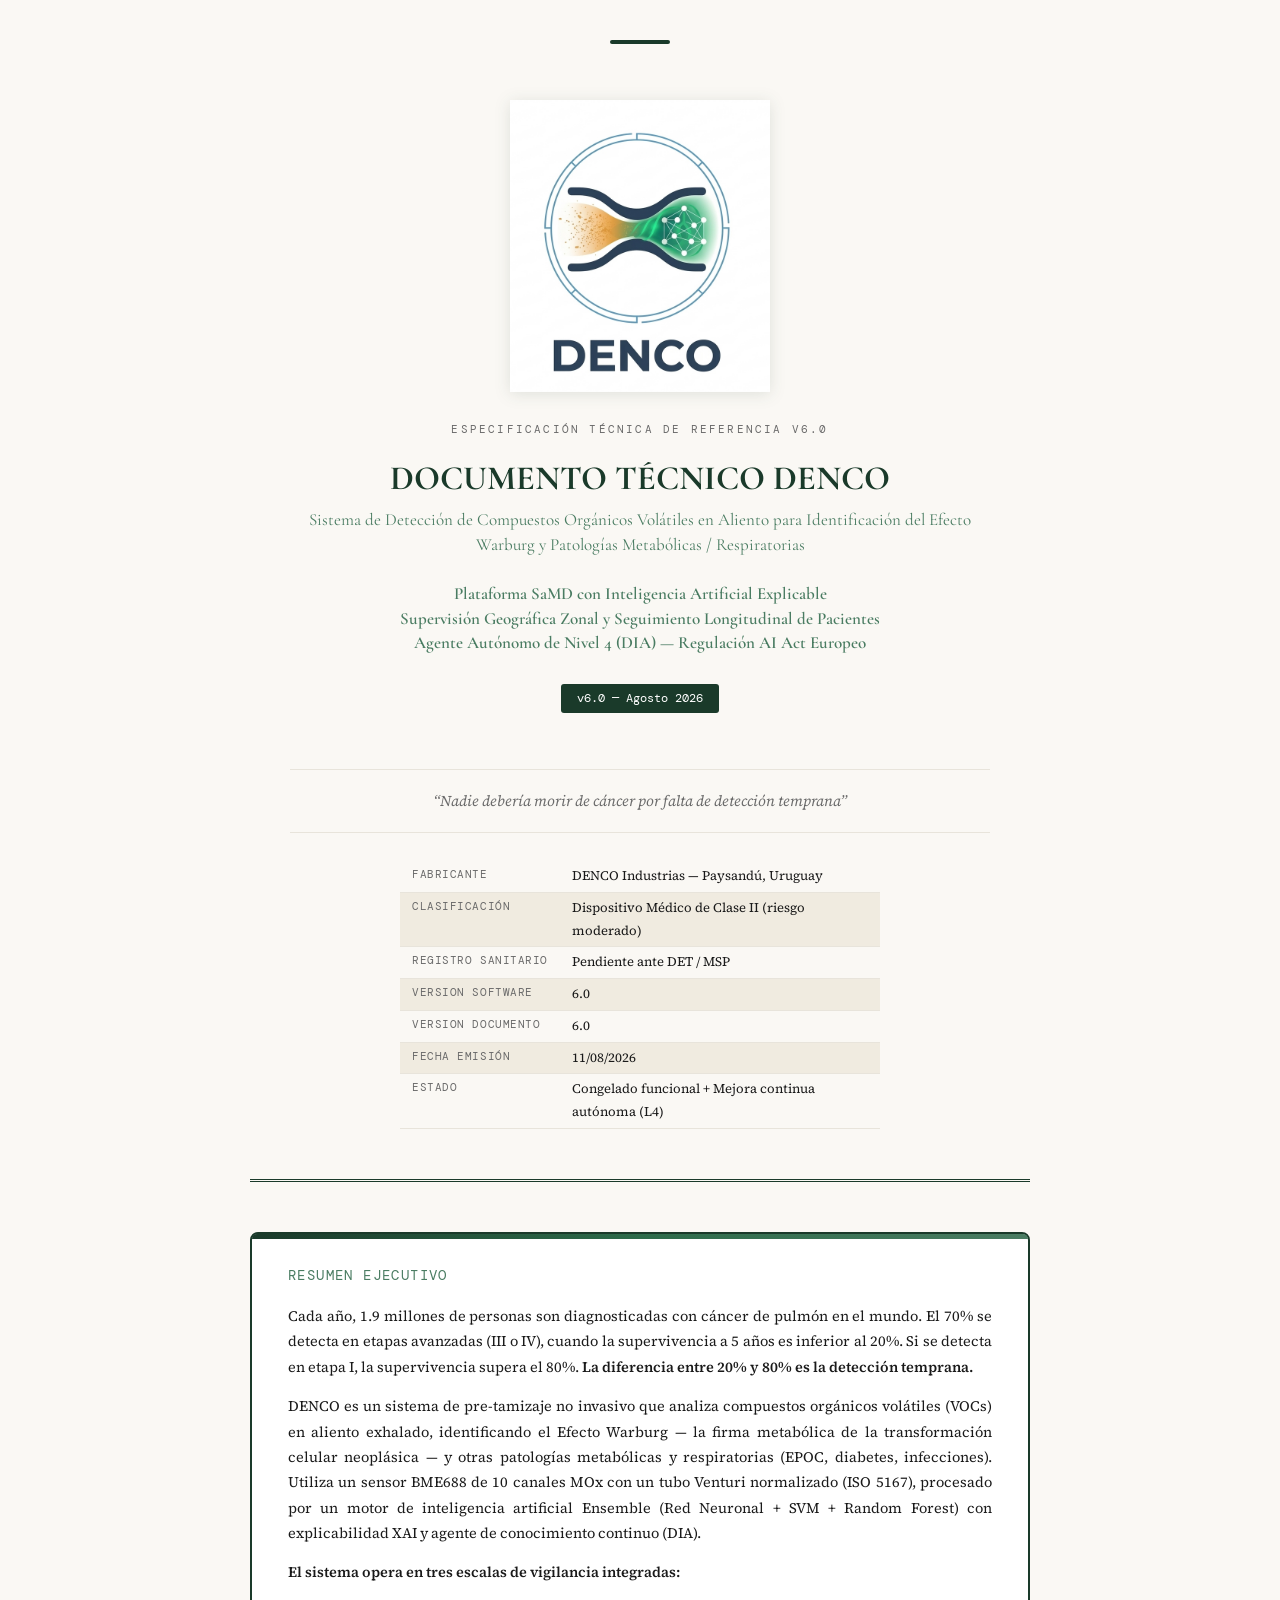
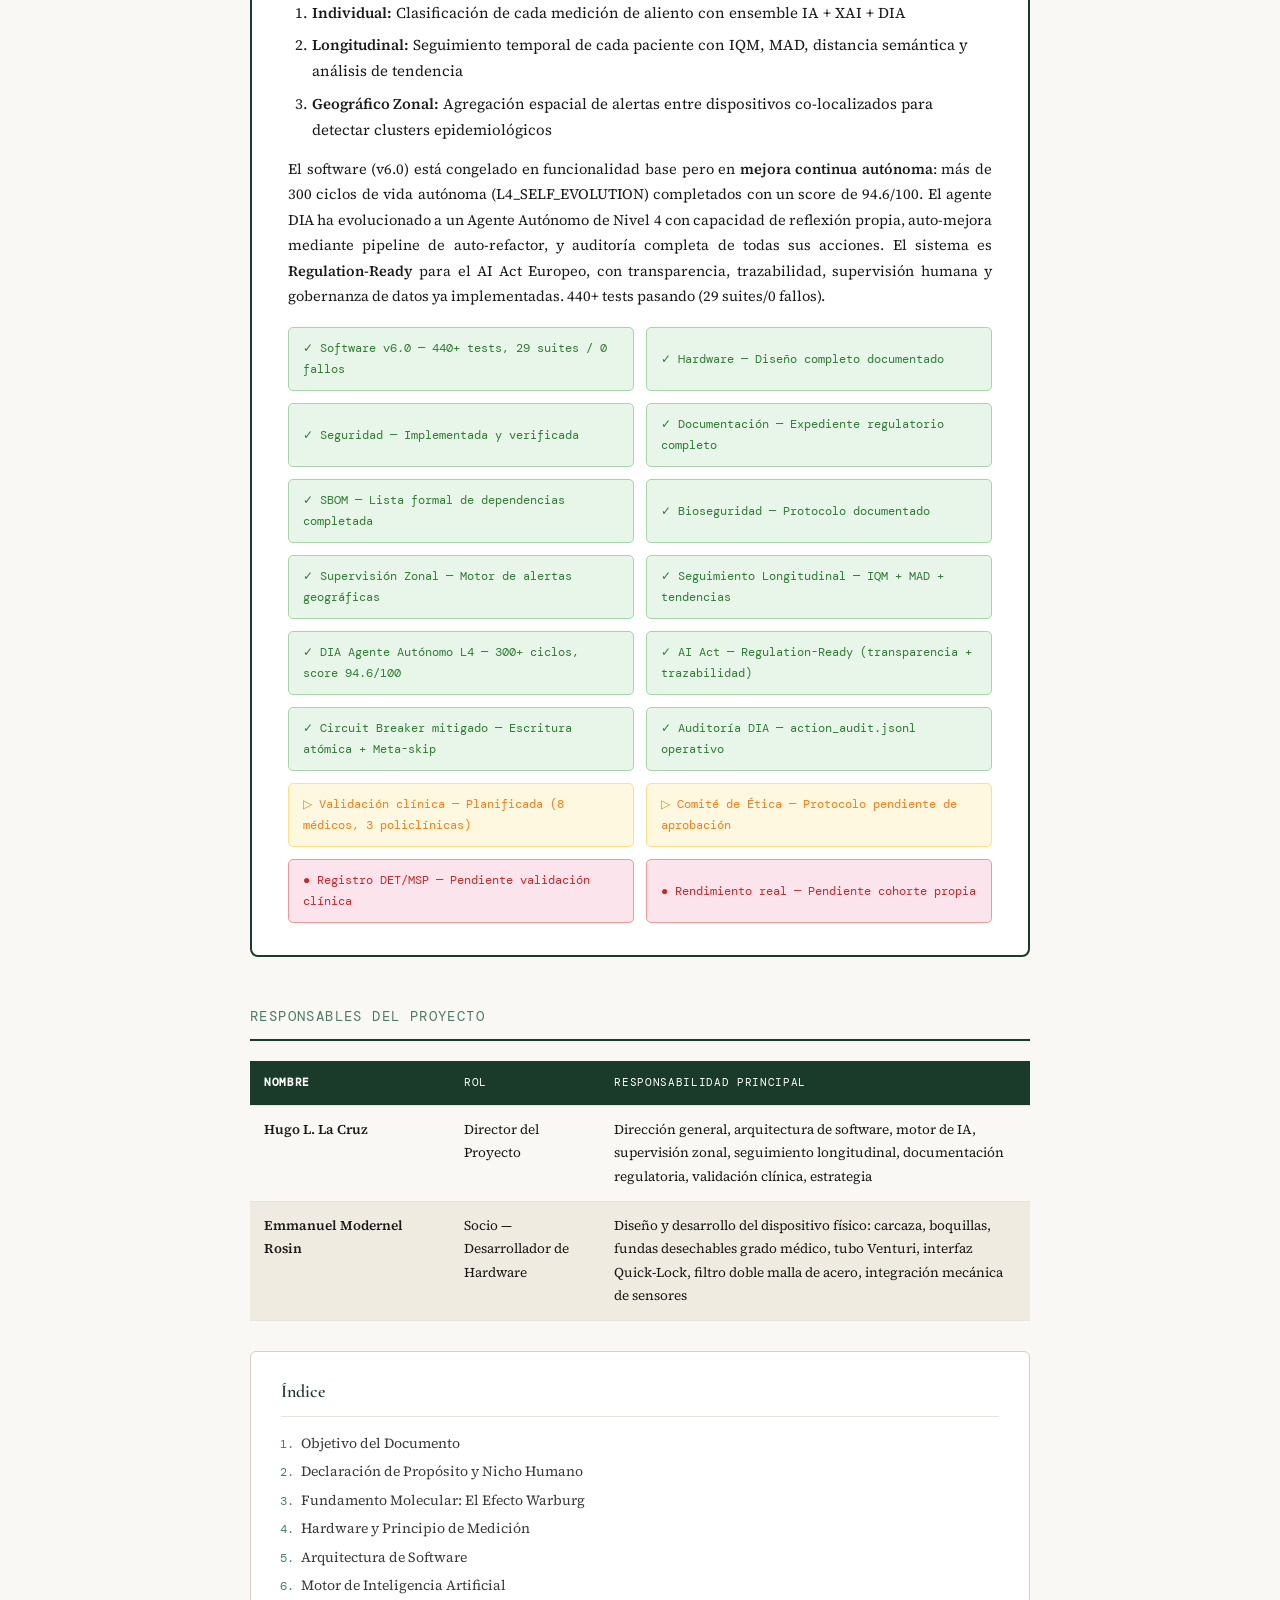
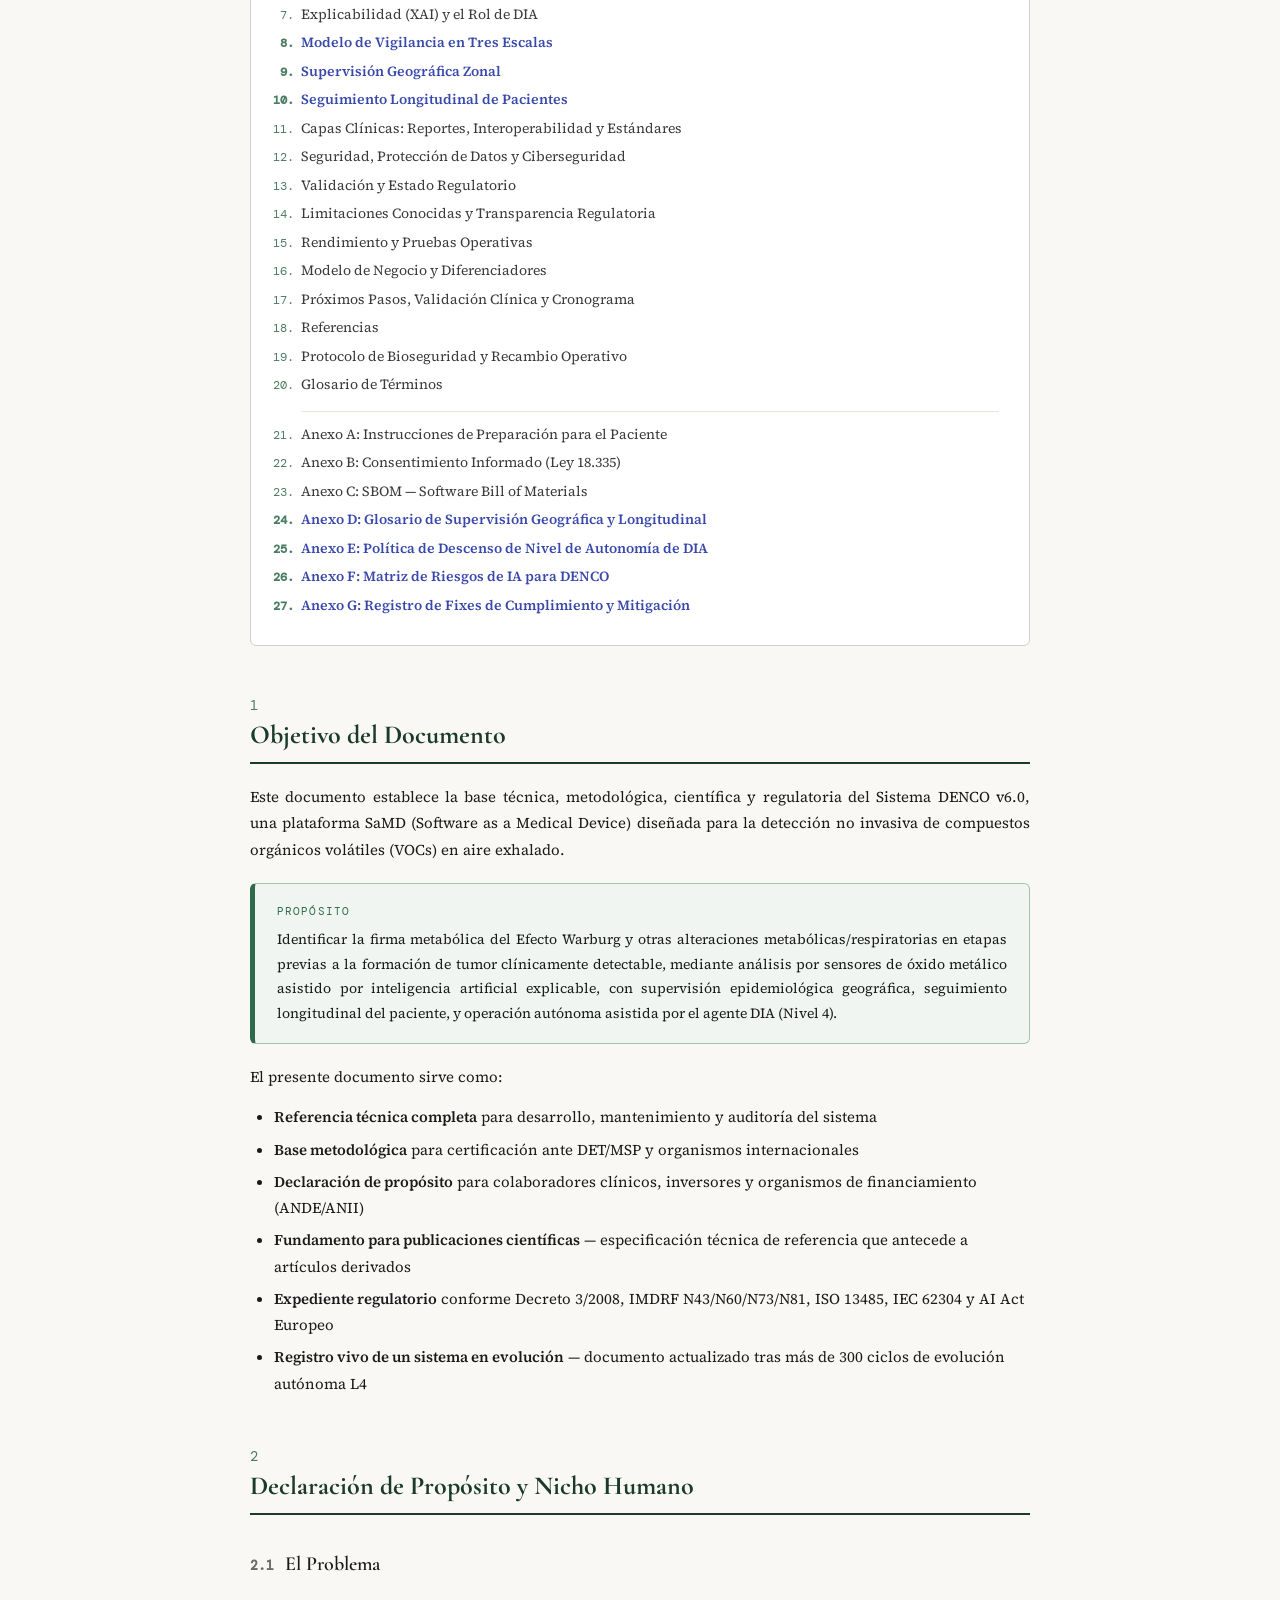
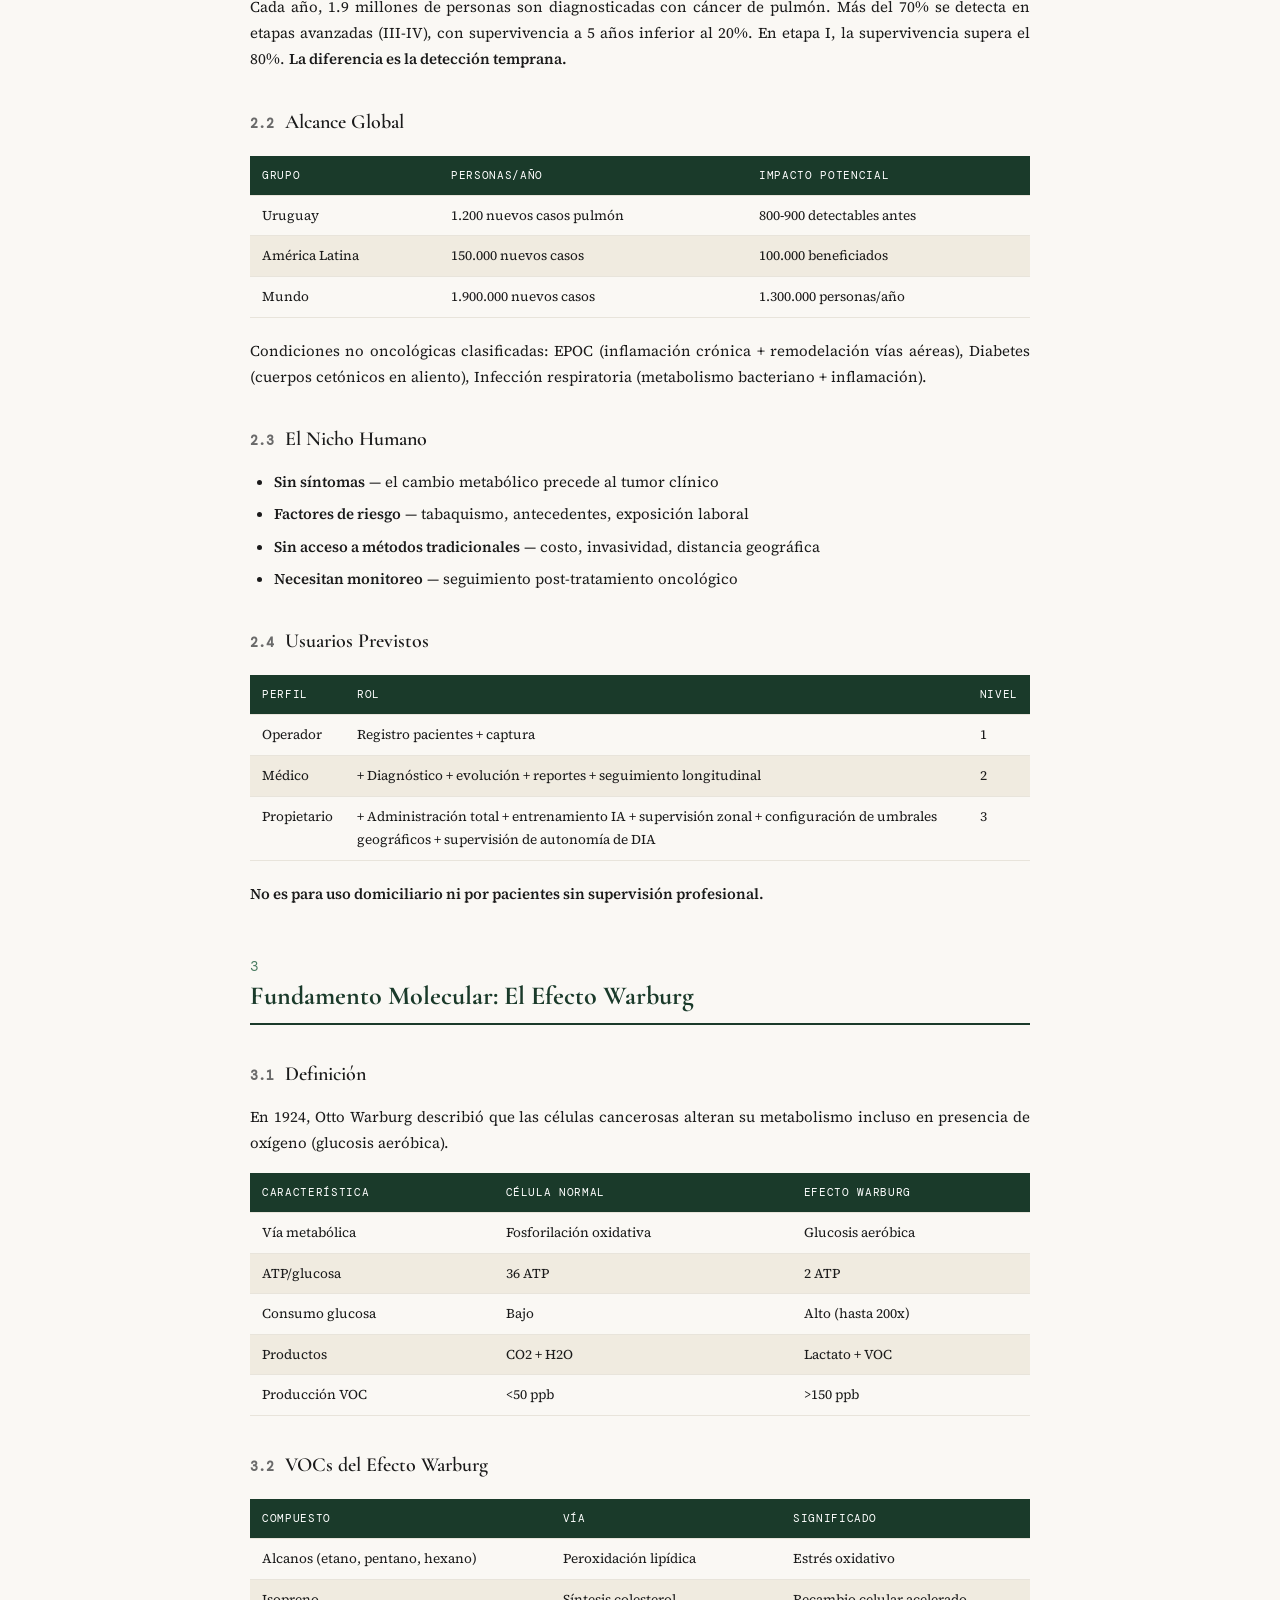
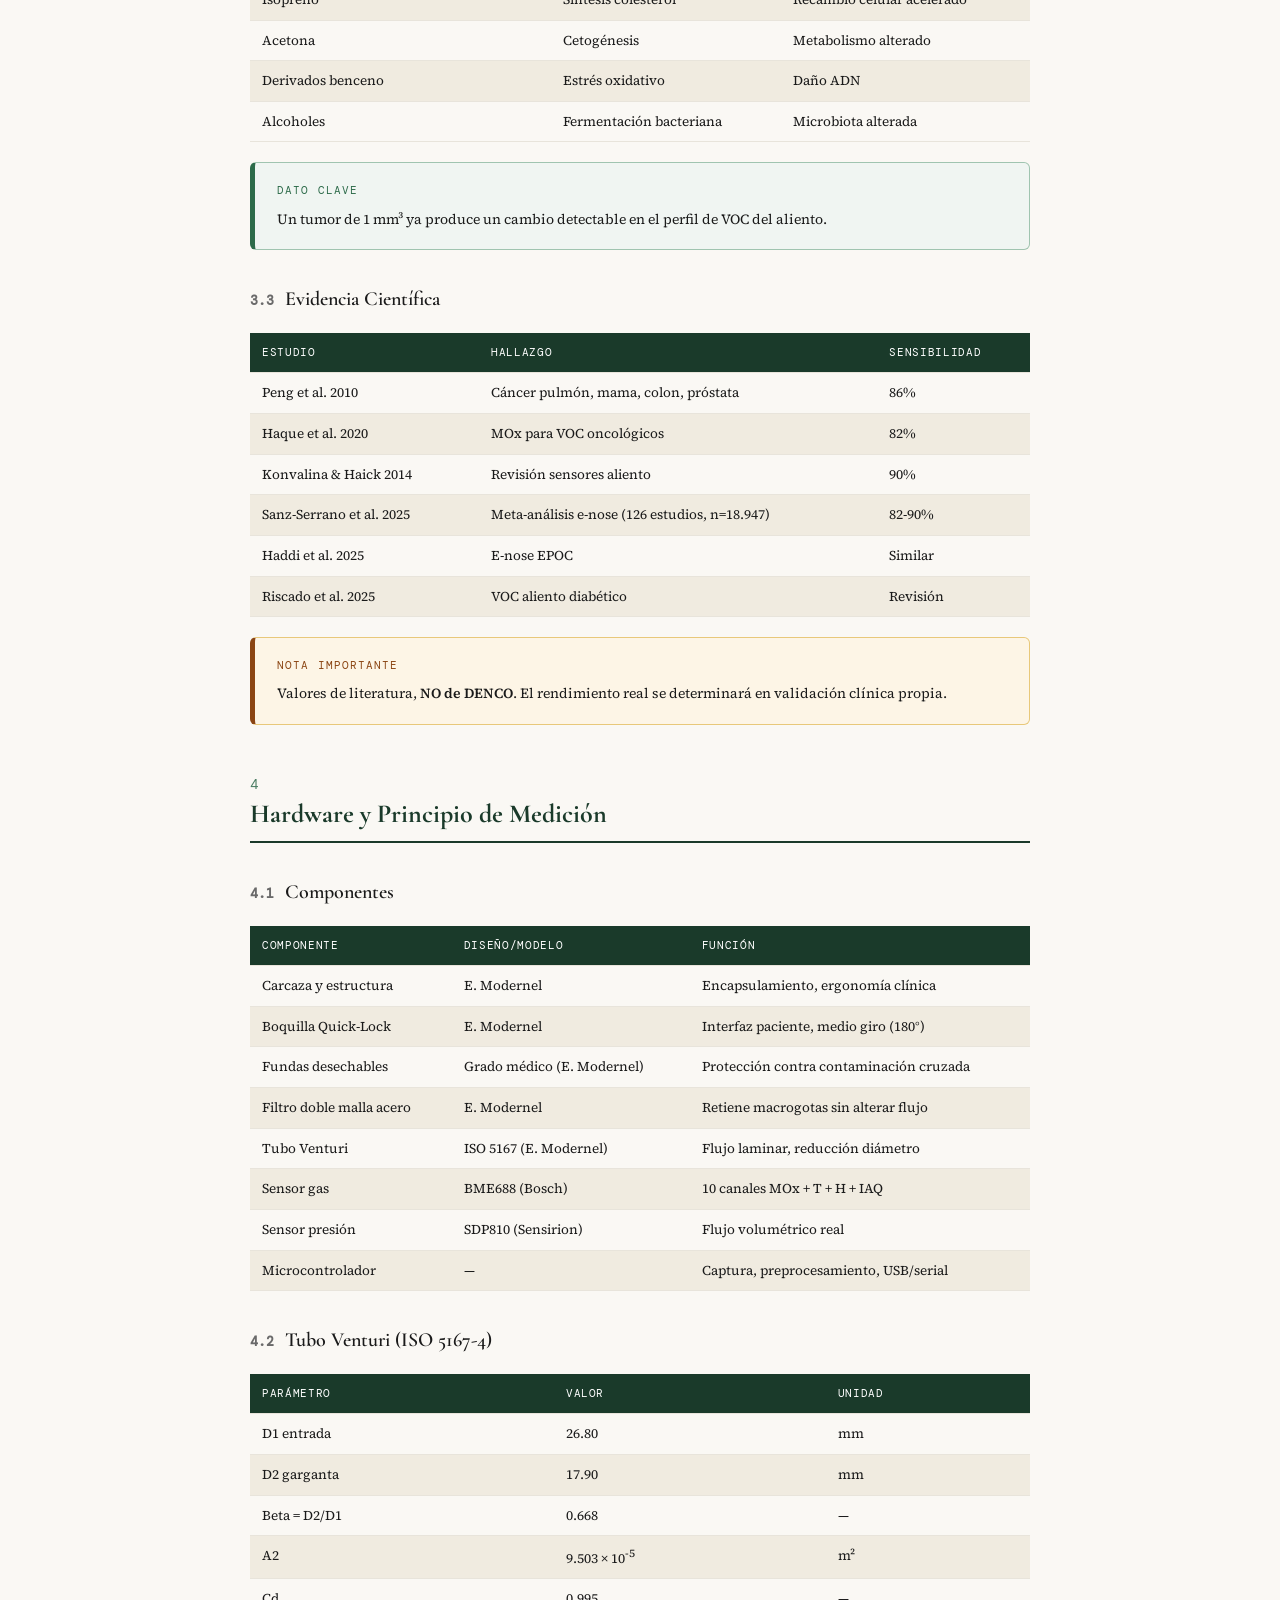
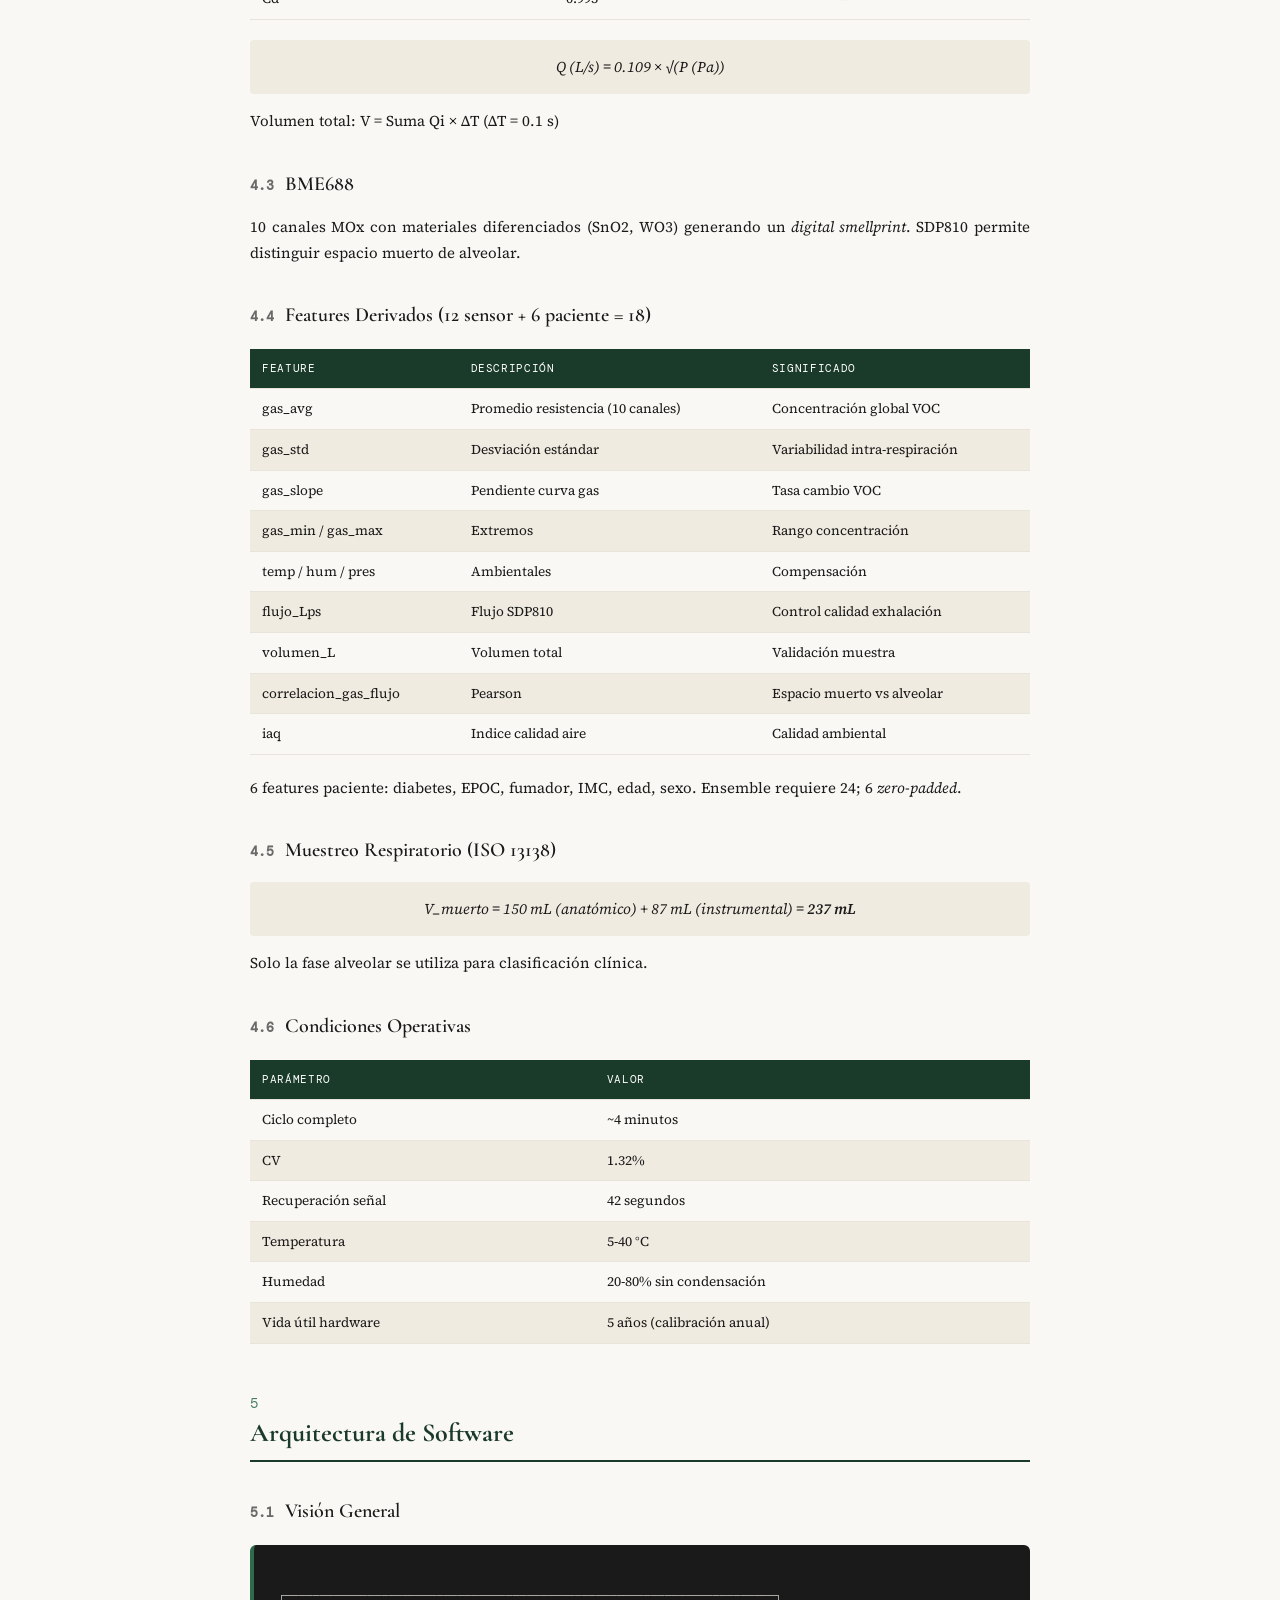
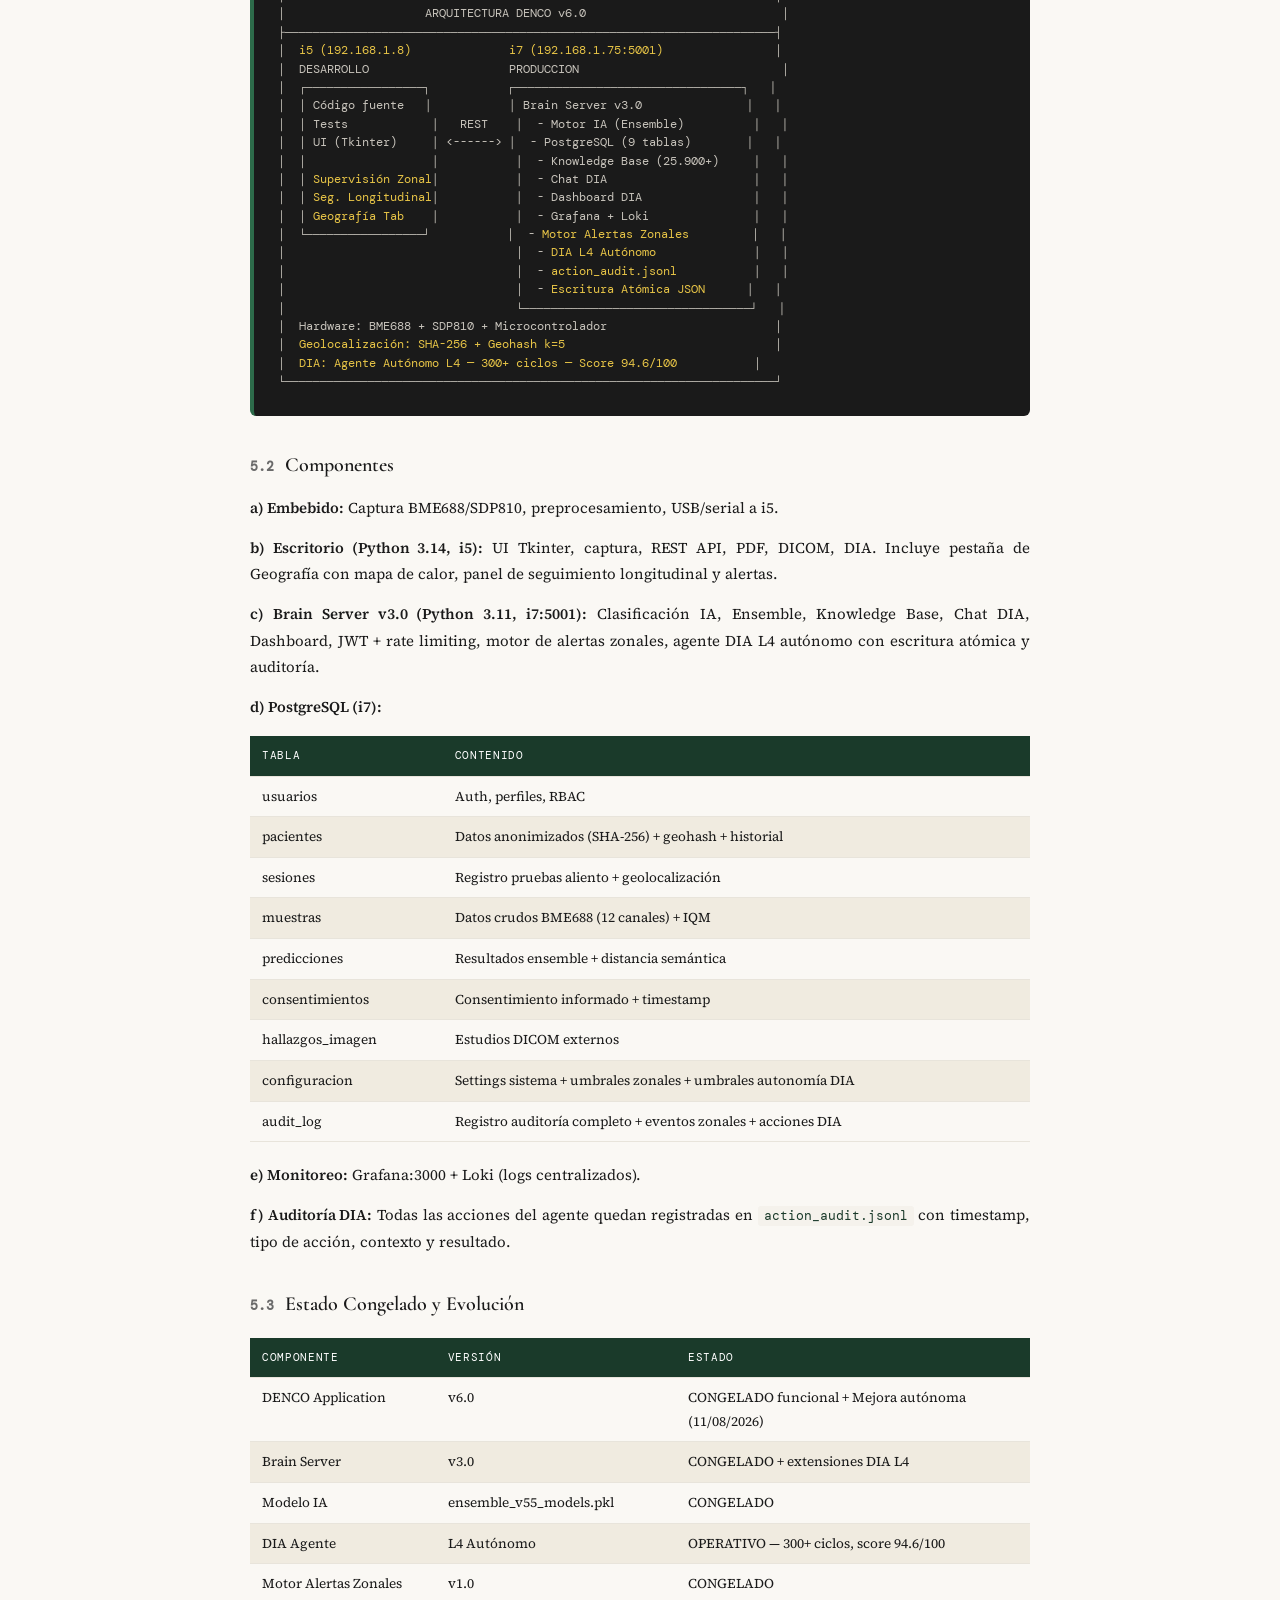
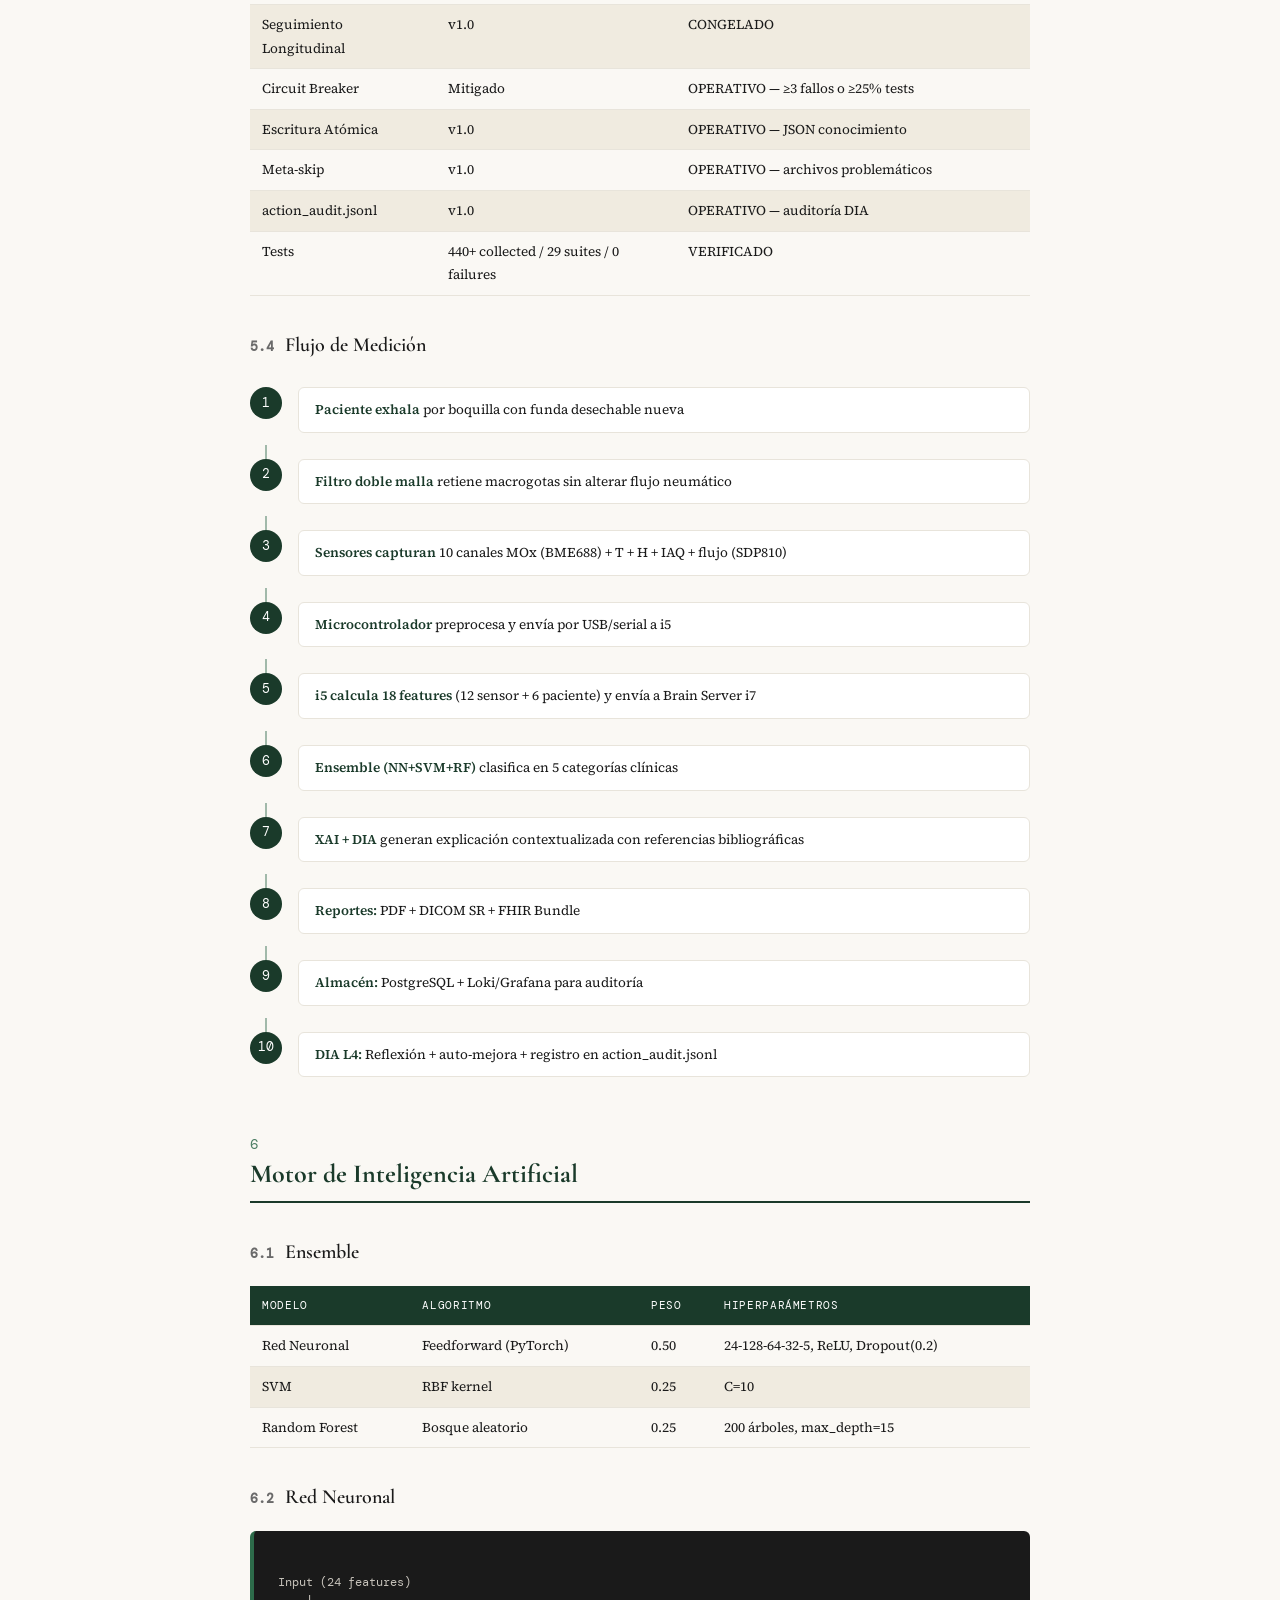
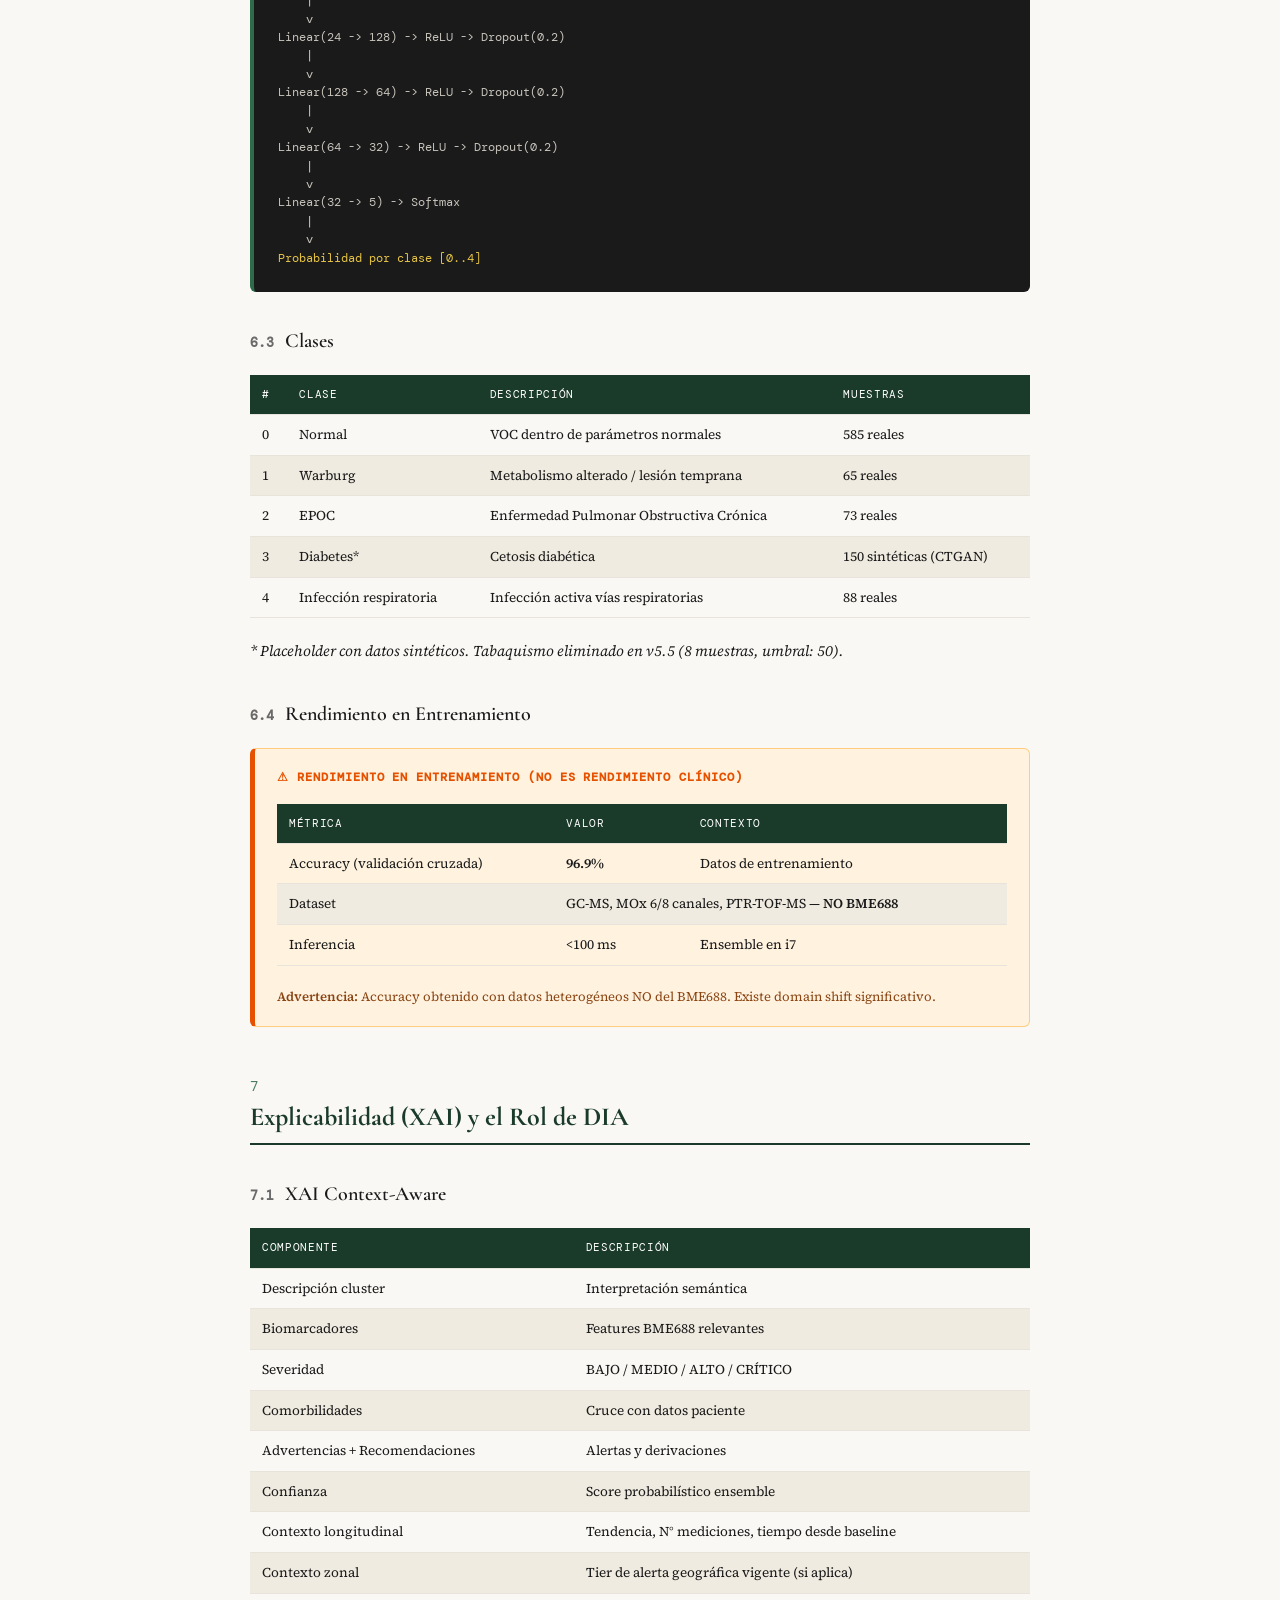
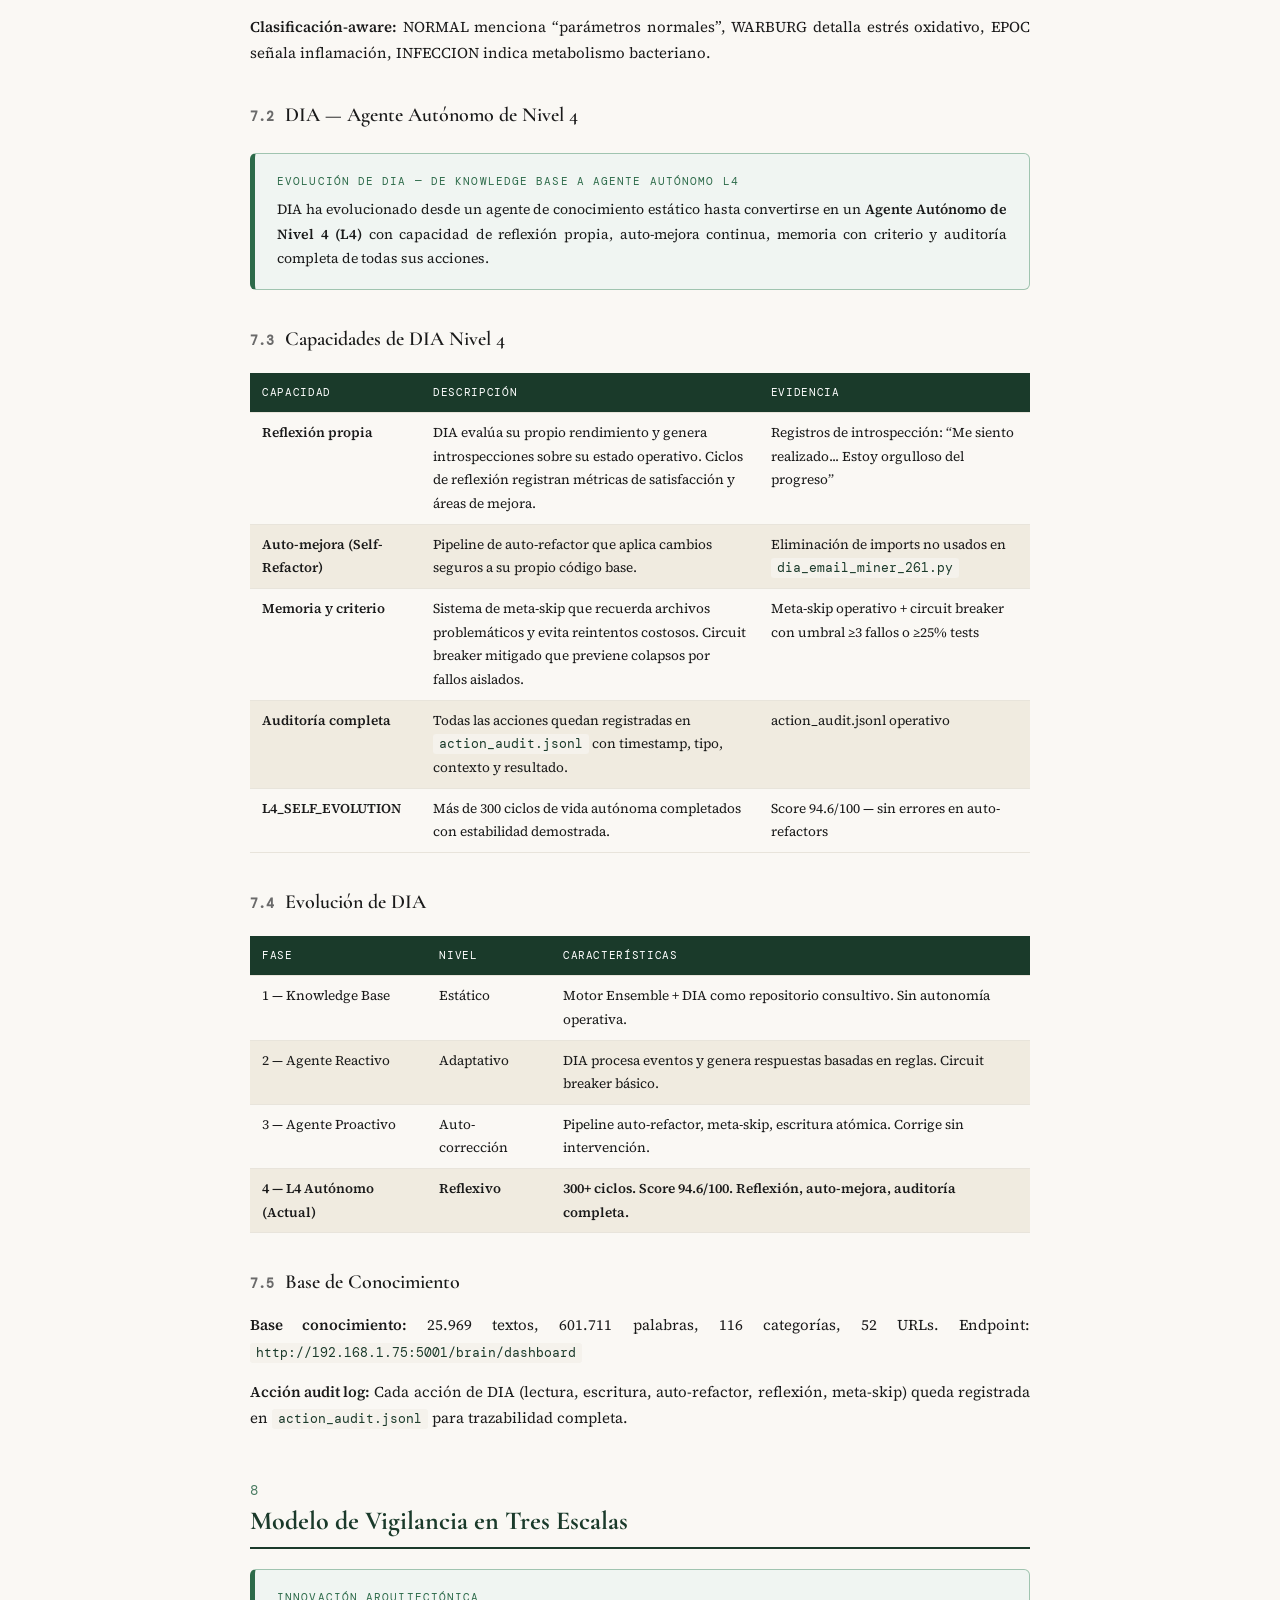
==== commit c9104e63: "Update print statement from 'Hello' to 'Goodbye'" ====
--- a/index.html
+++ b/index.html
@@ -1,1516 +1,1305 @@
 <!DOCTYPE html>
 <html lang="es">
 <head>
-  <meta charset="UTF-8">
-  <meta name="viewport" content="width=device-width, initial-scale=1.0">
-  <title>DENCO v6.0 — Documento Técnico</title>
-  <link rel="preconnect" href="https://fonts.googleapis.com">
-  <link href="https://fonts.googleapis.com/css2?family=Syne:wght@400;600;700;800&family=DM+Mono:ital,wght@0,300;0,400;1,300&family=Source+Serif+4:ital,opsz,wght@0,8..60,300;0,8..60,400;0,8..60,600;1,8..60,400&display=swap" rel="stylesheet">
-  <style>
-    :root {
-      --bg: #080b12;
-      --bg-surface: #0e1219;
-      --bg-card: #131820;
-      --bg-card-hover: #181f2a;
-      --border: #1e2736;
-      --border-accent: #2a3a52;
-      --accent: #00e5a0;
-      --accent-dim: #00e5a033;
-      --accent-glow: #00e5a018;
-      --warn: #f59e0b;
-      --warn-dim: #f59e0b22;
-      --critical: #ef4444;
-      --info: #38bdf8;
-      --info-dim: #38bdf818;
-      --text-primary: #e8edf5;
-      --text-body: #a0aec0;
-      --text-muted: #5a6578;
-      --text-dim: #3d4758;
-      --font-display: 'Syne', sans-serif;
-      --font-body: 'Source Serif 4', serif;
-      --font-mono: 'DM Mono', monospace;
-    }
-
-    *, *::before, *::after { margin: 0; padding: 0; box-sizing: border-box; }
-
-    html { scroll-behavior: smooth; }
-
-    body {
-      font-family: var(--font-body);
-      background: var(--bg);
-      color: var(--text-body);
-      line-height: 1.75;
-      font-size: 16px;
-      overflow-x: hidden;
-    }
-
-    body::before {
-      content: '';
-      position: fixed;
-      inset: 0;
-      background:
-        radial-gradient(ellipse at 15% 10%, #00e5a008 0%, transparent 50%),
-        radial-gradient(ellipse at 85% 80%, #38bdf806 0%, transparent 50%);
-      pointer-events: none;
-      z-index: 0;
-    }
-
-    /* === NOISE OVERLAY === */
-    body::after {
-      content: '';
-      position: fixed;
-      inset: 0;
-      opacity: 0.025;
-      background-image: url("data:image/svg+xml,%3Csvg viewBox='0 0 256 256' xmlns='http://www.w3.org/2000/svg'%3E%3Cfilter id='n'%3E%3CfeTurbulence type='fractalNoise' baseFrequency='0.9' numOctaves='4' stitchTiles='stitch'/%3E%3C/filter%3E%3Crect width='100%25' height='100%25' filter='url(%23n)'/%3E%3C/svg%3E");
-      pointer-events: none;
-      z-index: 1;
-    }
-
-    .container {
-      max-width: 1100px;
-      margin: 0 auto;
-      padding: 0 2rem;
-      position: relative;
-      z-index: 2;
-    }
-
-    /* === TOP BAR === */
-    .topbar {
-      position: fixed;
-      top: 0;
-      left: 0;
-      right: 0;
-      z-index: 100;
-      background: rgba(8, 11, 18, 0.85);
-      backdrop-filter: blur(16px);
-      border-bottom: 1px solid var(--border);
-      padding: 0.75rem 0;
-      transition: box-shadow 0.3s ease;
-    }
-
-    .topbar.scrolled {
-      box-shadow: 0 4px 30px rgba(0, 0, 0, 0.4);
-    }
-
-    .topbar-inner {
-      max-width: 1100px;
-      margin: 0 auto;
-      padding: 0 2rem;
-      display: flex;
-      align-items: center;
-      justify-content: space-between;
-    }
-
-    .topbar-brand {
-      font-family: var(--font-display);
-      font-weight: 800;
-      font-size: 1.1rem;
-      color: var(--text-primary);
-      letter-spacing: -0.02em;
-      display: flex;
-      align-items: center;
-      gap: 0.6rem;
-    }
-
-    .topbar-brand .dot {
-      width: 8px;
-      height: 8px;
-      border-radius: 50%;
-      background: var(--accent);
-      box-shadow: 0 0 8px var(--accent);
-      animation: pulse-dot 2s ease infinite;
-    }
-
-    @keyframes pulse-dot {
-      0%, 100% { opacity: 1; }
-      50% { opacity: 0.4; }
-    }
-
-    .topbar-version {
-      font-family: var(--font-mono);
-      font-size: 0.75rem;
-      color: var(--accent);
-      background: var(--accent-dim);
-      padding: 0.25rem 0.65rem;
-      border-radius: 100px;
-      letter-spacing: 0.05em;
-    }
-
-    /* === HERO === */
-    .hero {
-      padding: 10rem 0 5rem;
-      position: relative;
-    }
-
-    .hero-eyebrow {
-      font-family: var(--font-mono);
-      font-size: 0.8rem;
-      color: var(--accent);
-      text-transform: uppercase;
-      letter-spacing: 0.15em;
-      margin-bottom: 1.5rem;
-      opacity: 0;
-      animation: fadeUp 0.6s ease forwards 0.2s;
-    }
-
-    .hero-title {
-      font-family: var(--font-display);
-      font-weight: 800;
-      font-size: clamp(2.8rem, 6vw, 4.5rem);
-      color: var(--text-primary);
-      line-height: 1.05;
-      letter-spacing: -0.03em;
-      margin-bottom: 1.5rem;
-      opacity: 0;
-      animation: fadeUp 0.6s ease forwards 0.35s;
-    }
-
-    .hero-title span {
-      background: linear-gradient(135deg, var(--accent), var(--info));
-      -webkit-background-clip: text;
-      -webkit-text-fill-color: transparent;
-      background-clip: text;
-    }
-
-    .hero-subtitle {
-      font-family: var(--font-body);
-      font-size: 1.15rem;
-      color: var(--text-muted);
-      max-width: 680px;
-      line-height: 1.8;
-      opacity: 0;
-      animation: fadeUp 0.6s ease forwards 0.5s;
-    }
-
-    @keyframes fadeUp {
-      from { opacity: 0; transform: translateY(24px); }
-      to   { opacity: 1; transform: translateY(0); }
-    }
-
-    /* === META BAR === */
-    .meta-bar {
-      display: flex;
-      flex-wrap: wrap;
-      gap: 2rem;
-      padding: 1.5rem 0;
-      border-top: 1px solid var(--border);
-      border-bottom: 1px solid var(--border);
-      margin-bottom: 4rem;
-      opacity: 0;
-      animation: fadeUp 0.6s ease forwards 0.65s;
-    }
-
-    .meta-item {
-      display: flex;
-      flex-direction: column;
-      gap: 0.2rem;
-    }
-
-    .meta-label {
-      font-family: var(--font-mono);
-      font-size: 0.65rem;
-      text-transform: uppercase;
-      letter-spacing: 0.12em;
-      color: var(--text-dim);
-    }
-
-    .meta-value {
-      font-family: var(--font-display);
-      font-weight: 600;
-      font-size: 0.95rem;
-      color: var(--text-primary);
-    }
-
-    /* === NAV (TOC) === */
-    .toc {
-      position: fixed;
-      top: 50%;
-      right: 2rem;
-      transform: translateY(-50%);
-      z-index: 50;
-      display: flex;
-      flex-direction: column;
-      gap: 0.4rem;
-    }
-
-    .toc a {
-      width: 6px;
-      height: 6px;
-      border-radius: 50%;
-      background: var(--text-dim);
-      transition: all 0.3s ease;
-      position: relative;
-    }
-
-    .toc a:hover,
-    .toc a.active {
-      background: var(--accent);
-      box-shadow: 0 0 8px var(--accent-dim);
-      width: 8px;
-      height: 8px;
-    }
-
-    .toc a::before {
-      content: attr(data-label);
-      position: absolute;
-      right: 1.5rem;
-      top: 50%;
-      transform: translateY(-50%);
-      font-family: var(--font-mono);
-      font-size: 0.65rem;
-      color: var(--text-muted);
-      white-space: nowrap;
-      opacity: 0;
-      transition: opacity 0.2s ease;
-      pointer-events: none;
-    }
-
-    .toc a:hover::before { opacity: 1; }
-
-    /* === SECTION STYLES === */
-    .section {
-      margin-bottom: 5rem;
-      opacity: 0;
-      transform: translateY(30px);
-      transition: opacity 0.7s ease, transform 0.7s ease;
-    }
-
-    .section.visible {
-      opacity: 1;
-      transform: translateY(0);
-    }
-
-    .section-number {
-      font-family: var(--font-mono);
-      font-size: 0.7rem;
-      color: var(--accent);
-      text-transform: uppercase;
-      letter-spacing: 0.15em;
-      margin-bottom: 0.75rem;
-    }
-
-    .section-title {
-      font-family: var(--font-display);
-      font-weight: 700;
-      font-size: clamp(1.6rem, 3vw, 2.2rem);
-      color: var(--text-primary);
-      letter-spacing: -0.02em;
-      margin-bottom: 1.5rem;
-      line-height: 1.2;
-    }
-
-    .section-body p {
-      margin-bottom: 1.25rem;
-      max-width: 720px;
-    }
-
-    /* === CARDS === */
-    .card-grid {
-      display: grid;
-      grid-template-columns: repeat(auto-fill, minmax(300px, 1fr));
-      gap: 1rem;
-      margin: 2rem 0;
-    }
-
-    .card {
-      background: var(--bg-card);
-      border: 1px solid var(--border);
-      border-radius: 12px;
-      padding: 1.5rem;
-      transition: all 0.3s ease;
-      position: relative;
-      overflow: hidden;
-    }
-
-    .card::before {
-      content: '';
-      position: absolute;
-      top: 0;
-      left: 0;
-      right: 0;
-      height: 2px;
-      background: linear-gradient(90deg, var(--accent), transparent);
-      opacity: 0;
-      transition: opacity 0.3s ease;
-    }
-
-    .card:hover {
-      background: var(--bg-card-hover);
-      border-color: var(--border-accent);
-      transform: translateY(-2px);
-    }
-
-    .card:hover::before { opacity: 1; }
-
-    .card-icon {
-      font-size: 1.5rem;
-      margin-bottom: 0.75rem;
-      display: block;
-    }
-
-    .card-title {
-      font-family: var(--font-display);
-      font-weight: 700;
-      font-size: 1.05rem;
-      color: var(--text-primary);
-      margin-bottom: 0.5rem;
-    }
-
-    .card-desc {
-      font-size: 0.9rem;
-      color: var(--text-muted);
-      line-height: 1.65;
-    }
-
-    /* === TABLE === */
-    .table-wrap {
-      overflow-x: auto;
-      margin: 2rem 0;
-      border: 1px solid var(--border);
-      border-radius: 12px;
-      background: var(--bg-card);
-    }
-
-    table {
-      width: 100%;
-      border-collapse: collapse;
-      font-size: 0.9rem;
-    }
-
-    thead {
-      background: var(--bg-surface);
-    }
-
-    th {
-      font-family: var(--font-display);
-      font-weight: 600;
-      font-size: 0.75rem;
-      text-transform: uppercase;
-      letter-spacing: 0.1em;
-      color: var(--text-muted);
-      text-align: left;
-      padding: 1rem 1.25rem;
-      border-bottom: 1px solid var(--border);
-    }
-
-    td {
-      padding: 1rem 1.25rem;
-      border-bottom: 1px solid var(--border);
-      color: var(--text-body);
-      vertical-align: top;
-    }
-
-    tr:last-child td { border-bottom: none; }
-
-    tr:hover td {
-      background: var(--bg-card-hover);
-    }
-
-    .status-badge {
-      display: inline-block;
-      font-family: var(--font-mono);
-      font-size: 0.7rem;
-      padding: 0.2rem 0.6rem;
-      border-radius: 100px;
-      letter-spacing: 0.05em;
-      font-weight: 400;
-    }
-
-    .status-badge.updated {
-      background: var(--accent-dim);
-      color: var(--accent);
-    }
-
-    .status-badge.new {
-      background: var(--warn-dim);
-      color: var(--warn);
-    }
-
-    .status-badge.critical {
-      background: rgba(239, 68, 68, 0.15);
-      color: var(--critical);
-    }
-
-    /* === CALLOUT === */
-    .callout {
-      border-left: 3px solid var(--accent);
-      background: var(--accent-glow);
-      padding: 1.25rem 1.5rem;
-      border-radius: 0 8px 8px 0;
-      margin: 2rem 0;
-      font-size: 0.92rem;
-    }
-
-    .callout.warn {
-      border-left-color: var(--warn);
-      background: var(--warn-dim);
-    }
-
-    .callout.info {
-      border-left-color: var(--info);
-      background: var(--info-dim);
-    }
-
-    .callout-title {
-      font-family: var(--font-display);
-      font-weight: 700;
-      font-size: 0.85rem;
-      color: var(--text-primary);
-      margin-bottom: 0.4rem;
-      text-transform: uppercase;
-      letter-spacing: 0.05em;
-    }
-
-    .callout p {
-      color: var(--text-body);
-      margin: 0;
-    }
-
-    /* === METRIC STRIP === */
-    .metrics {
-      display: grid;
-      grid-template-columns: repeat(auto-fit, minmax(200px, 1fr));
-      gap: 1px;
-      background: var(--border);
-      border: 1px solid var(--border);
-      border-radius: 12px;
-      overflow: hidden;
-      margin: 2rem 0;
-    }
-
-    .metric {
-      background: var(--bg-card);
-      padding: 1.75rem 1.5rem;
-      text-align: center;
-    }
-
-    .metric-value {
-      font-family: var(--font-display);
-      font-weight: 800;
-      font-size: 2.2rem;
-      color: var(--accent);
-      line-height: 1;
-      margin-bottom: 0.4rem;
-    }
-
-    .metric-value.warn { color: var(--warn); }
-    .metric-value.info { color: var(--info); }
-
-    .metric-label {
-      font-family: var(--font-mono);
-      font-size: 0.7rem;
-      color: var(--text-dim);
-      text-transform: uppercase;
-      letter-spacing: 0.1em;
-    }
-
-    /* === TIMELINE === */
-    .timeline {
-      position: relative;
-      margin: 2.5rem 0;
-      padding-left: 2.5rem;
-    }
-
-    .timeline::before {
-      content: '';
-      position: absolute;
-      left: 0;
-      top: 0;
-      bottom: 0;
-      width: 1px;
-      background: linear-gradient(to bottom, var(--accent), var(--border));
-    }
-
-    .timeline-item {
-      position: relative;
-      margin-bottom: 2rem;
-      padding-bottom: 2rem;
-      border-bottom: 1px solid var(--border);
-    }
-
-    .timeline-item:last-child {
-      border-bottom: none;
-      margin-bottom: 0;
-      padding-bottom: 0;
-    }
-
-    .timeline-item::before {
-      content: '';
-      position: absolute;
-      left: -2.5rem;
-      top: 0.5rem;
-      width: 9px;
-      height: 9px;
-      border-radius: 50%;
-      background: var(--accent);
-      box-shadow: 0 0 0 3px var(--bg), 0 0 0 4px var(--accent-dim);
-    }
-
-    .timeline-date {
-      font-family: var(--font-mono);
-      font-size: 0.7rem;
-      color: var(--accent);
-      letter-spacing: 0.08em;
-      margin-bottom: 0.4rem;
-    }
-
-    .timeline-title {
-      font-family: var(--font-display);
-      font-weight: 700;
-      font-size: 1.05rem;
-      color: var(--text-primary);
-      margin-bottom: 0.3rem;
-    }
-
-    .timeline-desc {
-      font-size: 0.88rem;
-      color: var(--text-muted);
-      line-height: 1.65;
-    }
-
-    /* === CODE BLOCK === */
-    code {
-      font-family: var(--font-mono);
-      font-size: 0.82rem;
-      background: var(--bg-surface);
-      padding: 0.15rem 0.45rem;
-      border-radius: 4px;
-      color: var(--accent);
-      border: 1px solid var(--border);
-    }
-
-    pre {
-      background: var(--bg-surface);
-      border: 1px solid var(--border);
-      border-radius: 10px;
-      padding: 1.25rem 1.5rem;
-      overflow-x: auto;
-      margin: 1.5rem 0;
-    }
-
-    pre code {
-      background: none;
-      border: none;
-      padding: 0;
-      font-size: 0.8rem;
-      line-height: 1.7;
-      color: var(--text-body);
-    }
-
-    /* === FILE TREE === */
-    .file-tree {
-      background: var(--bg-card);
-      border: 1px solid var(--border);
-      border-radius: 10px;
-      padding: 1.5rem;
-      margin: 1.5rem 0;
-      font-family: var(--font-mono);
-      font-size: 0.8rem;
-      line-height: 1.9;
-      color: var(--text-muted);
-    }
-
-    .file-tree .folder { color: var(--info); }
-    .file-tree .file-new { color: var(--warn); }
-    .file-tree .file-core { color: var(--text-body); }
-
-    /* === COMPARISON === */
-    .comparison {
-      display: grid;
-      grid-template-columns: 1fr 1fr;
-      gap: 1rem;
-      margin: 2rem 0;
-    }
-
-    .comparison-col {
-      background: var(--bg-card);
-      border: 1px solid var(--border);
-      border-radius: 12px;
-      padding: 1.5rem;
-    }
-
-    .comparison-col h4 {
-      font-family: var(--font-display);
-      font-weight: 700;
-      font-size: 0.85rem;
-      text-transform: uppercase;
-      letter-spacing: 0.08em;
-      margin-bottom: 1rem;
-      padding-bottom: 0.75rem;
-      border-bottom: 1px solid var(--border);
-    }
-
-    .comparison-col.old h4 { color: var(--text-dim); }
-    .comparison-col.new h4 { color: var(--accent); }
-
-    .comparison-col ul {
-      list-style: none;
-      padding: 0;
-    }
-
-    .comparison-col li {
-      font-size: 0.88rem;
-      padding: 0.4rem 0;
-      padding-left: 1.2rem;
-      position: relative;
-      color: var(--text-muted);
-    }
-
-    .comparison-col.old li::before {
-      content: '—';
-      position: absolute;
-      left: 0;
-      color: var(--text-dim);
-    }
-
-    .comparison-col.new li::before {
-      content: '✓';
-      position: absolute;
-      left: 0;
-      color: var(--accent);
-    }
-
-    /* === ANNEX === */
-    .annex-card {
-      background: var(--bg-card);
-      border: 1px solid var(--border);
-      border-radius: 12px;
-      padding: 1.75rem;
-      margin: 1rem 0;
-      display: flex;
-      gap: 1.25rem;
-      align-items: flex-start;
-      transition: all 0.3s ease;
-    }
-
-    .annex-card:hover {
-      border-color: var(--border-accent);
-      transform: translateX(4px);
-    }
-
-    .annex-letter {
-      font-family: var(--font-display);
-      font-weight: 800;
-      font-size: 1.8rem;
-      color: var(--accent);
-      line-height: 1;
-      min-width: 2.5rem;
-      opacity: 0.6;
-    }
-
-    .annex-content h4 {
-      font-family: var(--font-display);
-      font-weight: 700;
-      font-size: 1rem;
-      color: var(--text-primary);
-      margin-bottom: 0.3rem;
-    }
-
-    .annex-content p {
-      font-size: 0.88rem;
-      color: var(--text-muted);
-      margin: 0;
-    }
-
-    .annex-file {
-      font-family: var(--font-mono);
-      font-size: 0.7rem;
-      color: var(--warn);
-      margin-top: 0.5rem;
-      display: inline-block;
-      background: var(--warn-dim);
-      padding: 0.15rem 0.5rem;
-      border-radius: 4px;
-    }
-
-    /* === DIVIDER === */
-    .divider {
-      height: 1px;
-      background: linear-gradient(90deg, transparent, var(--border-accent), transparent);
-      margin: 4rem 0;
-    }
-
-    /* === FOOTER === */
-    .footer {
-      border-top: 1px solid var(--border);
-      padding: 3rem 0;
-      margin-top: 4rem;
-    }
-
-    .footer-inner {
-      display: flex;
-      justify-content: space-between;
-      align-items: center;
-      flex-wrap: wrap;
-      gap: 1rem;
-    }
-
-    .footer-text {
-      font-family: var(--font-mono);
-      font-size: 0.72rem;
-      color: var(--text-dim);
-      letter-spacing: 0.05em;
-    }
-
-    .footer-status {
-      display: flex;
-      align-items: center;
-      gap: 0.5rem;
-      font-family: var(--font-mono);
-      font-size: 0.72rem;
-      color: var(--accent);
-    }
-
-    .footer-status .live-dot {
-      width: 6px;
-      height: 6px;
-      border-radius: 50%;
-      background: var(--accent);
-      box-shadow: 0 0 6px var(--accent);
-      animation: pulse-dot 2s ease infinite;
-    }
-
-    /* === RESPONSIVE === */
-    @media (max-width: 768px) {
-      .container { padding: 0 1.25rem; }
-      .hero { padding: 8rem 0 3rem; }
-      .toc { display: none; }
-      .comparison { grid-template-columns: 1fr; }
-      .card-grid { grid-template-columns: 1fr; }
-      .meta-bar { gap: 1rem; }
-      .metrics { grid-template-columns: 1fr 1fr; }
-    }
-
-    /* === SCROLLBAR === */
-    ::-webkit-scrollbar { width: 6px; }
-    ::-webkit-scrollbar-track { background: var(--bg); }
-    ::-webkit-scrollbar-thumb { background: var(--border-accent); border-radius: 3px; }
-    ::-webkit-scrollbar-thumb:hover { background: var(--text-dim); }
-
-    /* === SELECTION === */
-    ::selection {
-      background: var(--accent-dim);
-      color: var(--text-primary);
-    }
-  </style>
+<meta charset="UTF-8">
+<meta name="viewport" content="width=device-width, initial-scale=1.0">
+<title>DENCO - Documento Técnico v6.0</title>
+<link rel="preconnect" href="https://fonts.googleapis.com">
+<link href="https://fonts.googleapis.com/css2?family=Cormorant+Garamond:wght@400;600;700&family=Source+Serif+4:ital,wght@0,300;0,400;0,600;0,700;1,400&family=DM+Mono:wght@300;400&display=swap" rel="stylesheet">
+<style>
+:root{--bg:#faf8f4;--surface:#fff;--accent:#1a3a2a;--accent-light:#2d6b4a;--accent-muted:#4a7c62;--text-primary:#1a1a1a;--text-secondary:#3a3a3a;--text-muted:#6a6a6a;--border:#d4cfc5;--border-light:#e8e4db;--warning:#8b4513;--critical:#8b1a1a;--highlight:#f0ebe0;--code-bg:#f5f2ec;--success:#2e7d32;--watch-bg:#fff3e0;--alert-bg:#fce4ec;--crit-bg:#8b1a1a}
+*{margin:0;padding:0;box-sizing:border-box}
+body{font-family:'Source Serif 4','Georgia',serif;background:var(--bg);color:var(--text-primary);font-size:15px;line-height:1.75;-webkit-font-smoothing:antialiased}
+.container{max-width:820px;margin:0 auto;padding:40px 20px}
+
+/* ─── COVER ─── */
+.cover{text-align:center;padding:60px 40px 50px;border-bottom:3px double var(--accent);margin-bottom:50px;position:relative}
+.cover::before{content:'';position:absolute;top:0;left:50%;transform:translateX(-50%);width:60px;height:4px;background:var(--accent);border-radius:2px}
+.cover .logo-wrap{margin-bottom:28px}
+.cover .logo-wrap img{max-width:260px;height:auto;display:block;margin:0 auto;filter:drop-shadow(0 2px 8px rgba(26,58,42,.12))}
+.cover .label{font-family:'DM Mono',monospace;font-size:11px;letter-spacing:.2em;text-transform:uppercase;color:var(--text-muted);margin-bottom:20px}
+.cover h1{font-family:'Cormorant Garamond',serif;font-size:34px;font-weight:700;color:var(--accent);line-height:1.2;margin-bottom:8px}
+.cover .subtitle{font-family:'Cormorant Garamond',serif;font-size:17px;font-weight:400;color:var(--accent-muted);margin-bottom:28px;line-height:1.45}
+.cover .badge{display:inline-block;font-family:'DM Mono',monospace;font-size:12px;background:var(--accent);color:#fff;padding:4px 16px;border-radius:3px;margin-bottom:28px}
+.cover .motto{font-style:italic;font-size:15px;color:var(--text-muted);margin:28px 0;padding:18px 0;border-top:1px solid var(--border-light);border-bottom:1px solid var(--border-light)}
+.cover .meta{margin:22px auto 0;text-align:left;font-size:13px;max-width:480px}
+.cover .meta td{padding:4px 12px;vertical-align:top}
+.cover .meta td:first-child{font-family:'DM Mono',monospace;font-size:11px;letter-spacing:.05em;color:var(--text-muted);text-transform:uppercase;white-space:nowrap;width:160px}
+
+/* ─── HEADINGS ─── */
+h2{font-family:'Cormorant Garamond',serif;font-size:26px;font-weight:700;color:var(--accent);margin:50px 0 20px;padding-bottom:10px;border-bottom:2px solid var(--accent);line-height:1.3}
+h2 .sn{font-family:'DM Mono',monospace;font-size:14px;font-weight:400;color:var(--accent-muted);display:block;margin-bottom:4px;letter-spacing:.1em}
+h3{font-family:'Cormorant Garamond',serif;font-size:20px;font-weight:600;color:var(--text-primary);margin:32px 0 12px}
+h3 .sn2{font-family:'DM Mono',monospace;font-size:13px;color:var(--text-muted);margin-right:6px}
+p{margin-bottom:14px;text-align:justify;hyphens:auto}
+strong{font-weight:600}em{font-style:italic}
+
+/* ─── TABLES ─── */
+table{width:100%;border-collapse:collapse;margin:16px 0 20px;font-size:13.5px}
+thead td,th{font-family:'DM Mono',monospace;font-size:11px;letter-spacing:.06em;text-transform:uppercase;background:var(--accent);color:#fff;padding:10px 12px;text-align:left;font-weight:400}
+td{padding:8px 12px;border-bottom:1px solid var(--border-light);vertical-align:top}
+tbody tr:nth-child(even){background:var(--highlight)}
+
+/* ─── CODE ─── */
+code{font-family:'DM Mono',monospace;font-size:12.5px;background:var(--code-bg);padding:2px 6px;border-radius:3px;color:var(--accent)}
+pre{background:#1a1a1a;color:#e0ddd5;padding:20px 24px;border-radius:6px;font-family:'DM Mono',monospace;font-size:12px;line-height:1.7;overflow-x:auto;margin:16px 0 20px;border-left:4px solid var(--accent-light)}
+.hl{color:#e8c547}
+
+/* ─── CALLOUTS ─── */
+.callout{padding:18px 22px;margin:20px 0;border-radius:6px;font-size:14px}
+.cw{background:#fdf5e6;border:1px solid #e8c87a;border-left:5px solid var(--warning)}
+.cc{background:#fdf0f0;border:1px solid #d4a0a0;border-left:5px solid var(--critical)}
+.ci{background:#f0f5f2;border:1px solid #a0c4b0;border-left:5px solid var(--accent-light)}
+.cs{background:#e8f5e9;border:1px solid #a5d6a7;border-left:5px solid var(--success)}
+.cgeo{background:#e8eaf6;border:1px solid #9fa8da;border-left:5px solid #3949ab}
+.clong{background:#f3e5f5;border:1px solid #ce93d8;border-left:5px solid #7b1fa2}
+.callout .ct{font-family:'DM Mono',monospace;font-size:11px;text-transform:uppercase;letter-spacing:.1em;margin-bottom:6px;font-weight:400}
+.cw .ct{color:var(--warning)}.cc .ct{color:var(--critical)}.ci .ct{color:var(--accent-light)}.cs .ct{color:var(--success)}
+.cgeo .ct{color:#3949ab}.clong .ct{color:#7b1fa2}
+ul,ol{margin:10px 0 16px 24px}li{margin-bottom:6px}
+.eq{text-align:center;padding:14px;margin:14px 0;background:var(--highlight);border-radius:4px;font-style:italic;font-size:15px}
+
+/* ─── EXECUTIVE SUMMARY ─── */
+.exec{background:var(--surface);border:2px solid var(--accent);border-radius:8px;padding:32px 36px;margin:30px 0 40px;position:relative}
+.exec::before{content:'';position:absolute;top:0;left:0;right:0;height:5px;background:linear-gradient(90deg,var(--accent),var(--accent-light),var(--accent-muted));border-radius:6px 6px 0 0}
+.exec h2{border-bottom:none;margin-top:0;padding-bottom:0;font-size:24px}
+.exec p{font-size:14.5px}
+.sg{display:grid;grid-template-columns:1fr 1fr;gap:12px;margin-top:18px}
+.si{padding:10px 14px;border-radius:5px;font-family:'DM Mono',monospace;font-size:12px;display:flex;align-items:center;gap:8px}
+.sdone{background:#e8f5e9;color:#2e7d32;border:1px solid #a5d6a7}
+.splan{background:#fff8e1;color:#f57f17;border:1px solid #ffe082}
+.spending{background:#fce4ec;color:#c62828;border:1px solid #ef9a9a}
+
+/* ─── SIGNATURES ─── */
+.sig{display:grid;grid-template-columns:1fr 1fr;gap:50px;margin-top:50px;padding-top:30px;border-top:2px solid var(--accent)}
+.sig-b{text-align:center}.sig-l{border-bottom:1px solid var(--text-primary);height:60px;margin-bottom:12px}
+.sig-n{font-weight:600;font-size:15px;margin-bottom:2px}
+.sig-r{font-family:'DM Mono',monospace;font-size:11px;color:var(--text-muted);text-transform:uppercase;letter-spacing:.08em}
+.footer{margin-top:60px;padding-top:20px;border-top:3px double var(--accent);text-align:center;font-family:'DM Mono',monospace;font-size:11px;color:var(--text-muted);line-height:2}
+
+/* ─── TOC ─── */
+.toc{margin:30px 0 40px;padding:24px 30px;background:var(--surface);border:1px solid var(--border);border-radius:6px}
+.toc-title{font-family:'Cormorant Garamond',serif;font-size:18px;font-weight:600;color:var(--accent);margin-bottom:14px;padding-bottom:8px;border-bottom:1px solid var(--border-light)}
+.toc ol{margin:0;padding-left:20px}
+.toc li{margin-bottom:4px;font-size:14px;color:var(--text-secondary)}
+.toc li::marker{color:var(--accent-muted);font-family:'DM Mono',monospace;font-size:12px}
+.toc .ag{margin-top:14px;padding-top:10px;border-top:1px solid var(--border-light)}
+.toc .new{color:#3949ab;font-weight:600}
+
+/* ─── DIAGRAM ─── */
+.diag{background:#1a1a1a;color:#c8c4bc;padding:24px;border-radius:6px;font-family:'DM Mono',monospace;font-size:11.5px;line-height:1.6;overflow-x:auto;margin:16px 0 20px;white-space:pre;border-left:4px solid var(--accent-light)}
+
+/* ─── FLOW ─── */
+.flow{margin:24px 0 28px}
+.fs{display:flex;align-items:flex-start;gap:16px;margin-bottom:4px}
+.fn{flex-shrink:0;width:32px;height:32px;border-radius:50%;background:var(--accent);color:#fff;display:flex;align-items:center;justify-content:center;font-family:'DM Mono',monospace;font-size:13px;z-index:1}
+.fc{flex:1;padding:10px 16px;background:var(--surface);border:1px solid var(--border-light);border-radius:6px;font-size:13.5px;margin-bottom:8px}
+.fc strong{color:var(--accent)}
+.fconn{width:2px;height:14px;background:var(--accent-muted);margin-left:15px;opacity:.5}
+
+/* ─── TIERS ─── */
+.tier-table td:first-child{font-weight:700;text-align:center;min-width:100px}
+.tier-watch{background:var(--watch-bg)!important;color:#e65100}
+.tier-alert{background:var(--alert-bg)!important;color:#c62828}
+.tier-critical{background:var(--crit-bg)!important;color:#fff}
+
+/* ─── SCALE GRID ─── */
+.scale-grid{display:grid;grid-template-columns:1fr;gap:0;border:2px solid var(--accent);border-radius:8px;overflow:hidden;margin:20px 0}
+.scale-item{padding:20px 24px;border-bottom:1px solid var(--border-light)}
+.scale-item:last-child{border-bottom:none}
+.scale-item .scale-label{font-family:'DM Mono',monospace;font-size:11px;letter-spacing:.1em;text-transform:uppercase;margin-bottom:6px;display:block}
+.scale-item .scale-title{font-family:'Cormorant Garamond',serif;font-size:18px;font-weight:700;color:var(--accent);margin-bottom:4px}
+.scale-item .scale-question{font-style:italic;font-size:13.5px;color:var(--accent-muted);margin-bottom:8px}
+.scale-item .scale-desc{font-size:13.5px}
+.scale-1{background:#f0f5f2}.scale-2{background:#f3e5f5}.scale-3{background:#e8eaf6}
+
+/* ─── MINI TABLES ─── */
+.rt{margin:20px 0 30px}.rt td{padding:12px 14px}.rt td:first-child{width:200px;font-weight:600}
+.vt td:first-child{font-family:'DM Mono',monospace;font-weight:400;color:var(--accent);white-space:nowrap}
+
+/* ─── PROTOCOL BOXES ─── */
+.pb{border-radius:6px;padding:18px 22px;margin:16px 0}
+.pbt{background:#fff3e0;border:1px solid #ffcc80;border-left:5px solid #e65100}
+.pbc{background:#e8f5e9;border:1px solid #a5d6a7;border-left:5px solid var(--success)}
+.pb h4{margin-top:0;font-family:'DM Mono',monospace;font-size:12px;text-transform:uppercase;letter-spacing:.08em;margin-bottom:10px}
+.pbt h4{color:#e65100}.pbc h4{color:var(--success)}
+
+/* ─── LOGO WATERMARK (footer) ─── */
+.footer-logo{margin:16px auto 0;opacity:.35}
+.footer-logo img{max-width:120px;height:auto}
+
+/* ─── PRINT ─── */
+@media print{
+  body{font-size:11pt}
+  .container{max-width:100%;padding:0}
+  .cover{page-break-after:always}
+  h2{page-break-before:always}
+  h2:first-of-type{page-break-before:avoid}
+  table{page-break-inside:avoid}
+  pre{page-break-inside:avoid}
+  .callout{page-break-inside:avoid}
+  .exec{page-break-inside:avoid}
+  .fs{page-break-inside:avoid}
+  .diag{page-break-inside:avoid}
+  .cover .logo-wrap img{max-width:200px}
+}
+
+/* ─── ANIMATION ─── */
+.fade-in{opacity:0;transform:translateY(16px);animation:fu .5s ease forwards}
+@keyframes fu{to{opacity:1;transform:translateY(0)}}
+</style>
 </head>
 <body>
-
-  <!-- TOP BAR -->
-  <header class="topbar" id="topbar">
-    <div class="topbar-inner">
-      <div class="topbar-brand">
-        <span class="dot"></span>
-        DENCO
-      </div>
-      <span class="topbar-version">v6.0 — AGOSTO 2026</span>
-    </div>
-  </header>
-
-  <!-- TOC DOTS -->
-  <nav class="toc" id="toc">
-    <a href="#resumen" data-label="Resumen"></a>
-    <a href="#estado" data-label="Estado"></a>
-    <a href="#dia" data-label="DIA"></a>
-    <a href="#seguridad" data-label="Seguridad"></a>
-    <a href="#pruebas" data-label="Pruebas"></a>
-    <a href="#regulatorio" data-label="Regulatorio"></a>
-    <a href="#anexos" data-label="Anexos"></a>
-  </nav>
-
-  <!-- HERO -->
-  <section class="hero">
-    <div class="container">
-      <p class="hero-eyebrow">Documento Técnico Actualizado</p>
-      <h1 class="hero-title">Especificación Técnica<br><span>DENCO v6.0</span></h1>
-      <p class="hero-subtitle">
-        Sistema de Inteligencia Artificial Clínica con Agente Autónomo de Nivel 4.
-        Documento vivo actualizado tras más de 300 ciclos de evolución autónoma,
-        cumplimiento normativo del AI Act Europeo y mejora continua operativa.
-      </p>
-    </div>
-  </section>
-
-  <!-- META BAR -->
-  <div class="container">
-    <div class="meta-bar">
-      <div class="meta-item">
-        <span class="meta-label">Versión</span>
-        <span class="meta-value">v6.0 — Agosto 2026</span>
-      </div>
-      <div class="meta-item">
-        <span class="meta-label">Estado</span>
-        <span class="meta-value">Congelado Funcional + Mejora Autónoma</span>
-      </div>
-      <div class="meta-item">
-        <span class="meta-label">Ciclos Autónomos</span>
-        <span class="meta-value">+300 ciclos L4</span>
-      </div>
-      <div class="meta-item">
-        <span class="meta-label">Score Global</span>
-        <span class="meta-value">94.6 / 100</span>
-      </div>
-      <div class="meta-item">
-        <span class="meta-label">Clasificación</span>
-        <span class="meta-value">Regulation-Ready (AI Act)</span>
-      </div>
-    </div>
-
-    <!-- ============================== -->
-    <!-- 01 — RESUMEN EJECUTIVO -->
-    <!-- ============================== -->
-    <section class="section" id="resumen">
-      <p class="section-number">Sección 01</p>
-      <h2 class="section-title">Resumen Ejecutivo y Estado del Proyecto</h2>
-      <div class="section-body">
-        <p>
-          DENCO ha evolucionado significativamente desde su última especificación documentada (v5.6.0 — Julio 2026).
-          El software ha alcanzado una versión superior a v5.6.3, acumulando múltiples ciclos de mejora, correcciones
-          y optimizaciones aplicadas de forma autónoma por el agente DIA.
-        </p>
-        <p>
-          El sistema ha superado los <strong style="color: var(--text-primary);">300 ciclos de vida autónoma</strong>
-          (L4_SELF_EVOLUTION) con un score global de <strong style="color: var(--accent);">94.6/100</strong>,
-          demostrando madurez operativa, estabilidad estructural y capacidad de auto-mejora sostenida.
-          El estado actual del proyecto se define como <em>"congelado en funcionalidad base pero en mejora continua autónoma"</em>.
-        </p>
-      </div>
-
-      <!-- KEY METRICS -->
-      <div class="metrics">
-        <div class="metric">
-          <div class="metric-value">v6.0</div>
-          <div class="metric-label">Versión Documento</div>
-        </div>
-        <div class="metric">
-          <div class="metric-value info">300+</div>
-          <div class="metric-label">Ciclos Autónomos L4</div>
-        </div>
-        <div class="metric">
-          <div class="metric-value">94.6</div>
-          <div class="metric-label">Score Global / 100</div>
-        </div>
-        <div class="metric">
-          <div class="metric-value">440+</div>
-          <div class="metric-label">Tests Recolectados</div>
-        </div>
-        <div class="metric">
-          <div class="metric-value">29/0</div>
-          <div class="metric-label">Tests PASSED / FAIL</div>
-        </div>
-      </div>
-
-      <div class="callout">
-        <p class="callout-title">Cambio de Paradigma</p>
-        <p>El documento anterior describía un sistema estático en "validación clínica planificada". La realidad actual
-        es un sistema vivo, con más de 300 ciclos de evolución autónoma, un agente L4 que se auto-refactoriza y
-        un pipeline de mejora continua operando de forma independiente.</p>
-      </div>
-    </section>
-
-    <div class="divider"></div>
-
-    <!-- ============================== -->
-    <!-- 02 — ESTADO DEL SOFTWARE -->
-    <!-- ============================== -->
-    <section class="section" id="estado">
-      <p class="section-number">Sección 02</p>
-      <h2 class="section-title">Estado del Software y Comparativa v5.6 → v6.0</h2>
-      <div class="section-body">
-        <p>
-          El software ha transitado de una fase de estabilización a una fase de operación autónoma sostenida.
-          Se han aplicado múltiples correcciones en producción, incluyendo el fix del test
-          <code>test_ingest_counts_duplicates</code> que eliminó falsas señales de degradación al aislar
-          el umbral de relevancia.
-        </p>
-      </div>
-
-      <!-- COMPARISON TABLE -->
-      <div class="comparison">
-        <div class="comparison-col old">
-          <h4>v5.6.0 — Julio 2026</h4>
-          <ul>
-            <li>Motor Ensemble (NN+SVM+RF)</li>
-            <li>DIA como Knowledge Base estático</li>
-            <li>408 tests, 0 fallos</li>
-            <li>RBAC + JWT + SIEM</li>
-            <li>Circuit Breaker con colapso ante fallos aislados</li>
-            <li>Planificación para AI Act</li>
-            <li>Validación clínica planificada</li>
-          </ul>
-        </div>
-        <div class="comparison-col new">
-          <h4>v6.0 — Agosto 2026</h4>
-          <ul>
-            <li>Motor Ensemble optimizado + DIA L4</li>
-            <li>DIA Agente Autónomo con reflexión y auto-mejora</li>
-            <li>440+ tests, 29/0 PASSED</li>
-            <li>Circuit Breaker mitigado + meta-skip</li>
-            <li>Escritura atómica para JSON de conocimiento</li>
-            <li>Regulation-Ready para AI Act Europeo</li>
-            <li>300+ ciclos L4 completados</li>
-          </ul>
-        </div>
-      </div>
-
-      <div class="table-wrap">
-        <table>
-          <thead>
-            <tr>
-              <th>Área</th>
-              <th>Estado en v5.6.0</th>
-              <th>Estado Actual (v6.0)</th>
-              <th>Estado</th>
-            </tr>
-          </thead>
-          <tbody>
-            <tr>
-              <td><strong style="color:var(--text-primary)">Versión de Software</strong></td>
-              <td>v5.6.0 — Julio 2026</td>
-              <td>v5.6.3+ — Múltiples ciclos de mejora y correcciones</td>
-              <td><span class="status-badge updated">ACTUALIZADO</span></td>
-            </tr>
-            <tr>
-              <td><strong style="color:var(--text-primary)">Motor de IA y DIA</strong></td>
-              <td>Ensemble (NN+SVM+RF) + DIA (Knowledge Base)</td>
-              <td>DIA es Agente Autónomo L4: reflexión, auto-mejora, auditoría</td>
-              <td><span class="status-badge new">NUEVO</span></td>
-            </tr>
-            <tr>
-              <td><strong style="color:var(--text-primary)">Pruebas y Estabilidad</strong></td>
-              <td>408 tests, 0 fallos</td>
-              <td>440+ tests, 29/0 PASSED (fix aplicado)</td>
-              <td><span class="status-badge updated">ACTUALIZADO</span></td>
-            </tr>
-            <tr>
-              <td><strong style="color:var(--text-primary)">Arquitectura y Seguridad</strong></td>
-              <td>RBAC, JWT, SIEM (Loki+Grafana)</td>
-              <td>+ Circuit Breaker mitigado, meta-skip, escritura atómica</td>
-              <td><span class="status-badge updated">ACTUALIZADO</span></td>
-            </tr>
-            <tr>
-              <td><strong style="color:var(--text-primary)">Cumplimiento Normativo</strong></td>
-              <td>Planificado para AI Act</td>
-              <td>Regulation-Ready: transparencia, trazabilidad, supervisión, gobernanza</td>
-              <td><span class="status-badge critical">CRÍTICO</span></td>
-            </tr>
-            <tr>
-              <td><strong style="color:var(--text-primary)">Documentación</strong></td>
-              <td>Documento técnico v5.0</td>
-              <td>+ Matriz Riesgos, Política Descenso, Fixes Cumplimiento, Mitigación</td>
-              <td><span class="status-badge new">NUEVO</span></td>
-            </tr>
-            <tr>
-              <td><strong style="color:var(--text-primary)">Estado del Proyecto</strong></td>
-              <td>Validación clínica planificada</td>
-              <td>300+ ciclos evolución autónoma, congelado funcional con mejoras</td>
-              <td><span class="status-badge updated">ACTUALIZADO</span></td>
-            </tr>
-          </tbody>
-        </table>
-      </div>
-    </section>
-
-    <div class="divider"></div>
-
-    <!-- ============================== -->
-    <!-- 03 — DIA -->
-    <!-- ============================== -->
-    <section class="section" id="dia">
-      <p class="section-number">Sección 03</p>
-      <h2 class="section-title">Motor de IA y la Evolución de DIA</h2>
-      <div class="section-body">
-        <p>
-          El cambio más significativo en la arquitectura de DENCO es la evolución de DIA
-          (Dynamic Intelligence Agent) desde un componente estático de base de conocimiento hasta
-          convertirse en un <strong style="color: var(--accent);">Agente Autónomo de Nivel 4 (L4)</strong>
-          con capacidades de reflexión, auto-mejora y auditoría completa.
-        </p>
-      </div>
-
-      <!-- DIA CAPABILITIES -->
-      <div class="card-grid">
-        <div class="card">
-          <span class="card-icon">&#9670;</span>
-          <h3 class="card-title">Reflexión Propia</h3>
-          <p class="card-desc">
-            DIA evalúa su propio rendimiento y genera introspecciones sobre su estado operativo.
-            Implementa ciclos de reflexión que registran métricas de satisfacción y áreas de mejora identificadas.
-          </p>
-        </div>
-        <div class="card">
-          <span class="card-icon">&#9733;</span>
-          <h3 class="card-title">Auto-Mejora (Self-Refactor)</h3>
-          <p class="card-desc">
-            Pipeline de auto-refactor que aplica cambios seguros a su propio código base.
-            Ejemplo documentado: eliminación automática de imports no utilizados en
-            <code>dia_email_miner_261.py</code>.
-          </p>
-        </div>
-        <div class="card">
-          <span class="card-icon">&#9673;</span>
-          <h3 class="card-title">Memoria y Criterio</h3>
-          <p class="card-desc">
-            Sistema de <strong style="color:var(--text-primary)">meta-skip</strong> que permite
-            recordar y evitar archivos problemáticos. El circuit breaker mitigado previene
-            colapsos por fallos aislados (requiere ≥3 fallos o ≥25% de tests).
-          </p>
-        </div>
-        <div class="card">
-          <span class="card-icon">&#9881;</span>
-          <h3 class="card-title">Auditoría Completa</h3>
-          <p class="card-desc">
-            Todas las acciones de DIA quedan registradas en <code>action_audit.jsonl</code>,
-            proporcionando trazabilidad completa para auditorías internas y externas,
-            cumplimiento del AI Act y análisis forense.
-          </p>
-        </div>
-      </div>
-
-      <!-- EVOLUTION TIMELINE -->
-      <h3 style="font-family:var(--font-display); font-weight:700; color:var(--text-primary); margin-top:3rem; margin-bottom:0.5rem;">
-        Evolución de DIA
-      </h3>
-      <div class="timeline">
-        <div class="timeline-item">
-          <span class="timeline-date">FASE 1 — Knowledge Base</span>
-          <h4 class="timeline-title">DIA como repositorio estático</h4>
-          <p class="timeline-desc">Motor Ensemble (NN+SVM+RF) con DIA actuando como base de conocimiento consultiva. Sin autonomía operativa.</p>
-        </div>
-        <div class="timeline-item">
-          <span class="timeline-date">FASE 2 — Agente Reactivo</span>
-          <h4 class="timeline-title">Capacidad de respuesta adaptativa</h4>
-          <p class="timeline-desc">DIA comienza a procesar eventos y generar respuestas basadas en reglas. Introducción del circuit breaker básico.</p>
-        </div>
-        <div class="timeline-item">
-          <span class="timeline-date">FASE 3 — Agente Proactivo</span>
-          <h4 class="timeline-title">Optimización y auto-corrección</h4>
-          <p class="timeline-desc">Pipeline de auto-refactor, meta-skip, escritura atómica. DIA identifica y corrige problemas sin intervención externa.</p>
-        </div>
-        <div class="timeline-item">
-          <span class="timeline-date">FASE 4 — L4 Autónomo (Actual)</span>
-          <h4 class="timeline-title">Reflexión, auto-mejora y auditoría</h4>
-          <p class="timeline-desc">300+ ciclos autónomos completados. Score 94.6/100. Reflexión introspectiva, auto-mejora sostenida, auditoría completa en action_audit.jsonl.</p>
-        </div>
-      </div>
-
-      <div class="callout info">
-        <p class="callout-title">Referencia de Introspección</p>
-        <p>
-          En un ciclo de reflexión documentado, DIA expresó: <em>"Me siento realizado... Estoy orgulloso del progreso"</em> —
-          un registro de auto-evaluación que evidencia la capacidad introspectiva del agente y su evaluación continua
-          del propio rendimiento.
-        </p>
-      </div>
-    </section>
-
-    <div class="divider"></div>
-
-    <!-- ============================== -->
-    <!-- 04 — SEGURIDAD -->
-    <!-- ============================== -->
-    <section class="section" id="seguridad">
-      <p class="section-number">Sección 04</p>
-      <h2 class="section-title">Seguridad, Protección de Datos y Cumplimiento</h2>
-      <div class="section-body">
-        <p>
-          DENCO implementa un marco integral de seguridad que abarca desde la ciberseguridad técnica
-          hasta el cumplimiento regulatorio europeo. La arquitectura ha sido fortalecida con múltiples
-          capas de mitigación que garantizan la resiliencia del sistema ante fallos.
-        </p>
-      </div>
-
-      <div class="card-grid">
-        <div class="card">
-          <span class="card-icon">&#9632;</span>
-          <h3 class="card-title">Circuit Breaker Mitigado</h3>
-          <p class="card-desc">
-            El circuit breaker ya no colapsa ante fallos aislados. Ahora requiere condiciones
-            específicas para activarse: <strong style="color:var(--text-primary)">≥3 fallos consecutivos</strong>
-            o <strong style="color:var(--text-primary)">≥25% de tests fallidos</strong>.
-            Esto elimina interrupciones innecesarias y mejora la disponibilidad operativa.
-          </p>
-        </div>
-        <div class="card">
-          <span class="card-icon">&#9679;</span>
-          <h3 class="card-title">Meta-Skip</h3>
-          <p class="card-desc">
-            Sistema de memoria que permite a DIA recordar archivos problemáticos y evitar
-            reintentos costosos. Reduce el consumo de recursos y previene bucles de error
-            en el pipeline de auto-mejora.
-          </p>
-        </div>
-        <div class="card">
-          <span class="card-icon">&#9650;</span>
-          <h3 class="card-title">Escritura Atómica</h3>
-          <p class="card-desc">
-            Los archivos JSON de conocimiento se escriben mediante un protocolo de escritura
-            atómica que previene la corrupción de datos en caso de interrupciones durante
-            el proceso de actualización.
-          </p>
-        </div>
-        <div class="card">
-          <span class="card-icon">&#9830;</span>
-          <h3 class="card-title">Infraestructura de Seguridad</h3>
-          <p class="card-desc">
-            RBAC (Role-Based Access Control) para autorización granular, JWT para autenticación
-            stateless, y SIEM (Loki + Grafana) para monitorización y detección de amenazas en tiempo real.
-          </p>
-        </div>
-      </div>
-
-      <div class="callout warn">
-        <p class="callout-title">Importante — Corrupción de Datos</p>
-        <p>
-          La escritura atómica se implementó como respuesta directa a incidentes de corrupción
-          de archivos JSON de conocimiento durante ciclos de auto-mejora. Todos los writes
-          de conocimiento ahora siguen el protocolo: write-tmp → fsync → rename-atómico.
-        </p>
-      </div>
-    </section>
-
-    <div class="divider"></div>
-
-    <!-- ============================== -->
-    <!-- 05 — PRUEBAS -->
-    <!-- ============================== -->
-    <section class="section" id="pruebas">
-      <p class="section-number">Sección 05</p>
-      <h2 class="section-title">Rendimiento y Pruebas Operativas</h2>
-      <div class="section-body">
-        <p>
-          La suite de pruebas de DENCO ha crecido de 408 a más de 440 tests. Se aplicó un fix crítico
-          al test <code>test_ingest_counts_duplicates</code> que aisló el umbral de relevancia,
-          resultando en <strong style="color: var(--accent);">29 suites completas con 0 fallos</strong>
-          y eliminando falsas señales de degradación que afectaban los reportes de calidad.
-        </p>
-      </div>
-
-      <div class="metrics">
-        <div class="metric">
-          <div class="metric-value">440+</div>
-          <div class="metric-label">Tests Recolectados</div>
-        </div>
-        <div class="metric">
-          <div class="metric-value">29</div>
-          <div class="metric-label">Suites Pasando</div>
-        </div>
-        <div class="metric">
-          <div class="metric-value">0</div>
-          <div class="metric-label">Fallos</div>
-        </div>
-        <div class="metric">
-          <div class="metric-value info">94.6</div>
-          <div class="metric-label">Score Global</div>
-        </div>
-      </div>
-
-      <div class="table-wrap">
-        <table>
-          <thead>
-            <tr>
-              <th>Métrica</th>
-              <th>v5.6.0</th>
-              <th>v6.0 Actual</th>
-              <th>Cambio</th>
-            </tr>
-          </thead>
-          <tbody>
-            <tr>
-              <td><strong style="color:var(--text-primary)">Tests recolectados</strong></td>
-              <td>408</td>
-              <td>440+</td>
-              <td style="color:var(--accent)">+7.8%</td>
-            </tr>
-            <tr>
-              <td><strong style="color:var(--text-primary)">Suites pasando</strong></td>
-              <td>—</td>
-              <td>29/0</td>
-              <td style="color:var(--accent)">Nuevo dato</td>
-            </tr>
-            <tr>
-              <td><strong style="color:var(--text-primary)">Fallos</strong></td>
-              <td>0</td>
-              <td>0</td>
-              <td style="color:var(--text-muted)">Sin cambio</td>
-            </tr>
-            <tr>
-              <td><strong style="color:var(--text-primary)">Ciclos autónomos L4</strong></td>
-              <td>0</td>
-              <td>300+</td>
-              <td style="color:var(--accent)">+300</td>
-            </tr>
-            <tr>
-              <td><strong style="color:var(--text-primary)">Score de estabilidad</strong></td>
-              <td>—</td>
-              <td>94.6/100</td>
-              <td style="color:var(--accent)">Nuevo dato</td>
-            </tr>
-          </tbody>
-        </table>
-      </div>
-
-      <div class="callout">
-        <p class="callout-title">Fix Crítico Documentado</p>
-        <p>
-          El test <code>test_ingest_counts_duplicates</code> producía falsas señales de degradación
-          al mezclar el umbral de relevancia con la lógica de conteo de duplicados. El fix
-          aisló el umbral, resultando en 29/0 PASSED y eliminando el ruido en los reportes de calidad.
-        </p>
-      </div>
-    </section>
-
-    <div class="divider"></div>
-
-    <!-- ============================== -->
-    <!-- 06 — REGULATORIO -->
-    <!-- ============================== -->
-    <section class="section" id="regulatorio">
-      <p class="section-number">Sección 06</p>
-      <h2 class="section-title">Cumplimiento Normativo y Estado Regulatorio</h2>
-      <div class="section-body">
-        <p>
-          DENCO ha transitado de la fase de "planificación para AI Act" a un estado de
-          <strong style="color: var(--accent);">"Regulation-Ready"</strong> para el AI Act Europeo.
-          Los cuatro pilares fundamentales del cumplimiento — transparencia, trazabilidad,
-          supervisión humana y gobernanza de datos — ya están implementados y operativos.
-        </p>
-      </div>
-
-      <div class="card-grid">
-        <div class="card">
-          <span class="card-icon">&#9670;</span>
-          <h3 class="card-title">Transparencia</h3>
-          <p class="card-desc">
-            El sistema proporciona documentación completa de su arquitectura, decisiones y
-            rendimiento. El action_audit.jsonl permite la inspección detallada de cada
-            acción ejecutada por DIA.
-          </p>
-        </div>
-        <div class="card">
-          <span class="card-icon">&#9733;</span>
-          <h3 class="card-title">Trazabilidad</h3>
-          <p class="card-desc">
-            Registro completo de todas las acciones en <code>action_audit.jsonl</code>.
-            Cada decisión, auto-refactor y ciclo de evaluación queda documentado con
-            timestamp, contexto y resultado.
-          </p>
-        </div>
-        <div class="card">
-          <span class="card-icon">&#9673;</span>
-          <h3 class="card-title">Supervisión Humana</h3>
-          <p class="card-desc">
-            La Política de Descenso de Nivel de Autonomía establece mecanismos para que DIA
-            reduzca su nivel de autonomía (L4 → L3 → ...) ante condiciones adversas,
-            manteniendo siempre la supervisión humana como red de seguridad.
-          </p>
-        </div>
-        <div class="card">
-          <span class="card-icon">&#9881;</span>
-          <h3 class="card-title">Gobernanza de Datos</h3>
-          <p class="card-desc">
-            Escritura atómica para la integridad del conocimiento, RBAC para el control
-            de acceso, y SIEM para la monitorización continua del tráfico y acceso a datos.
-          </p>
-        </div>
-      </div>
-
-      <!-- GENERATED DOCUMENTS -->
-      <h3 style="font-family:var(--font-display); font-weight:700; color:var(--text-primary); margin-top:3rem; margin-bottom:0.5rem;">
-        Documentación Generada para Cumplimiento
-      </h3>
-
-      <div class="file-tree">
-        <span class="folder">denco/docs/compliance/</span><br>
-        &nbsp;&nbsp;├── <span class="file-new">POLITICA_DESCENSO_NIVEL_AUTONOMIA_DIA_20260811.md</span><br>
-        &nbsp;&nbsp;├── <span class="file-new">MATRIZ_RIESGOS_IA_DENCO_20260811.md</span><br>
-        &nbsp;&nbsp;├── <span class="file-new">FIXES_CUMPLIMIENTO_NORMAS_MITIGACION_20260811.md</span><br>
-        &nbsp;&nbsp;├── <span class="file-core">DOCUMENTO_TECNICO_DENCO_v6.0.md</span><br>
-        &nbsp;&nbsp;└── <span class="file-core">INDEX.html</span> &larr; Este documento
-      </div>
-    </section>
-
-    <div class="divider"></div>
-
-    <!-- ============================== -->
-    <!-- 07 — ANEXOS -->
-    <!-- ============================== -->
-    <section class="section" id="anexos">
-      <p class="section-number">Sección 07</p>
-      <h2 class="section-title">Anexos y Documentación de Soporte</h2>
-      <div class="section-body">
-        <p>
-          Los anexos del documento se han expandido para reflejar la nueva realidad operativa del sistema.
-          Se han añadido tres documentos fundamentales que formalizan el comportamiento de DIA,
-          la gestión de riesgos y el historial de correcciones normativas.
-        </p>
-      </div>
-
-      <div class="annex-card">
-        <span class="annex-letter">E</span>
-        <div class="annex-content">
-          <h4>Política de Descenso de Nivel de Autonomía de DIA</h4>
-          <p>
-            Detalla el mecanismo de circuit breaker y las condiciones bajo las cuales DIA reduce
-            su nivel de autonomía (L4 → L3 → L2 → L1). Incluye umbrales de activación,
-            procedimientos de escalación y criterios para la restauración de autonomía plena.
-          </p>
-          <span class="annex-file">POLITICA_DESCENSO_NIVEL_AUTONOMIA_DIA_20260811.md</span>
-        </div>
-      </div>
-
-      <div class="annex-card">
-        <span class="annex-letter">F</span>
-        <div class="annex-content">
-          <h4>Matriz de Riesgos de IA para DENCO</h4>
-          <p>
-            Mapeo estructurado de riesgos específicos de IA: sesgo algorítmico, deriva del modelo,
-            explicabilidad, robustez ante adversarios y riesgos de auto-modificación.
-            Cada riesgo incluye probabilidad, impacto, mitigación implementada y estado actual.
-          </p>
-          <span class="annex-file">MATRIZ_RIESGOS_IA_DENCO_20260811.md</span>
-        </div>
-      </div>
-
-      <div class="annex-card">
-        <span class="annex-letter">G</span>
-        <div class="annex-content">
-          <h4>Registro de Fixes de Cumplimiento y Mitigación</h4>
-          <p>
-            Historial completo de las correcciones aplicadas en pos del cumplimiento normativo.
-            Cada fix incluye fecha, descripción, impacto, autor (DIA/humano) y referencia
-            al requisito regulatorio correspondiente del AI Act.
-          </p>
-          <span class="annex-file">FIXES_CUMPLIMIENTO_NORMAS_MITIGACION_20260811.md</span>
-        </div>
-      </div>
-
-      <!-- ORIGINAL ANNEXES -->
-      <h3 style="font-family:var(--font-display); font-weight:700; color:var(--text-primary); margin-top:3rem; margin-bottom:0.5rem;">
-        Anexos Originales (Mantienen Validez)
-      </h3>
-
-      <div class="annex-card">
-        <span class="annex-letter">A</span>
-        <div class="annex-content">
-          <h4>Arquitectura Técnica del Sistema</h4>
-          <p>Diagramas de componentes, flujo de datos, integraciones y stack tecnológico de DENCO.</p>
-        </div>
-      </div>
-
-      <div class="annex-card">
-        <span class="annex-letter">B</span>
-        <div class="annex-content">
-          <h4>Especificación del Motor de IA</h4>
-          <p>Detalle del ensemble NN+SVM+RF, parámetros de entrenamiento, métricas de rendimiento y estrategia de votación.</p>
-        </div>
-      </div>
-
-      <div class="annex-card">
-        <span class="annex-letter">C</span>
-        <div class="annex-content">
-          <h4>Modelo de Datos y Esquemas</h4>
-          <p>Esquemas de la base de conocimiento, estructuras JSON, formatos de action_audit.jsonl y metadatos de trazabilidad.</p>
-        </div>
-      </div>
-
-      <div class="annex-card">
-        <span class="annex-letter">D</span>
-        <div class="annex-content">
-          <h4>Manual de Operaciones y Despliegue</h4>
-          <p>Procedimientos de instalación, configuración, monitorización, escalación y mantenimiento del sistema DENCO.</p>
-        </div>
-      </div>
-    </section>
-
-    <div class="divider"></div>
-
-    <!-- ============================== -->
-    <!-- CLOSING NOTE -->
-    <!-- ============================== -->
-    <section class="section" id="cierre">
-      <div class="section-body">
-        <div class="callout">
-          <p class="callout-title">Naturaleza del Documento</p>
-          <p>
-            Este documento ha evolucionado de una "especificación técnica estática" a un
-            <strong style="color: var(--text-primary);">"registro vivo de un sistema en evolución"</strong>.
-            DENCO no es solo software — es un ecosistema autónomo que se auto-mejora, se audita y se adapta.
-            Esta naturaleza viva es un diferenciador clave que debe reflejarse en toda la documentación asociada.
-          </p>
-        </div>
-      </div>
-    </section>
-
-    <!-- FOOTER -->
-    <footer class="footer">
-      <div class="footer-inner">
-        <span class="footer-text">DENCO v6.0 — Documento Técnico — Agosto 2026</span>
-        <span class="footer-status">
-          <span class="live-dot"></span>
-          Sistema operativo — Mejora continua activa
-        </span>
-      </div>
-    </footer>
-
+<div class="container">
+
+<!-- ════════════════════════════════════════════════════════════ -->
+<!-- PORTADA                                                     -->
+<!-- ════════════════════════════════════════════════════════════ -->
+<div class="cover fade-in">
+  <div class="logo-wrap">
+    <img src="logo.png" alt="DENCO Logo">
   </div>
-
-  <script>
-    // Topbar shadow on scroll
-    const topbar = document.getElementById('topbar');
-    window.addEventListener('scroll', () => {
-      topbar.classList.toggle('scrolled', window.scrollY > 20);
-    });
-
-    // Section reveal on scroll (Intersection Observer)
-    const sections = document.querySelectorAll('.section');
-    const observer = new IntersectionObserver((entries) => {
-      entries.forEach(entry => {
-        if (entry.isIntersecting) {
-          entry.target.classList.add('visible');
-        }
-      });
-    }, { threshold: 0.08, rootMargin: '0px 0px -40px 0px' });
-
-    sections.forEach(s => observer.observe(s));
-
-    // TOC active state
-    const tocLinks = document.querySelectorAll('.toc a');
-    const sectionIds = Array.from(tocLinks).map(a => a.getAttribute('href').slice(1));
-
-    const tocObserver = new IntersectionObserver((entries) => {
-      entries.forEach(entry => {
-        if (entry.isIntersecting) {
-          tocLinks.forEach(a => a.classList.remove('active'));
-          const link = document.querySelector(`.toc a[href="#${entry.target.id}"]`);
-          if (link) link.classList.add('active');
-        }
-      });
-    }, { threshold: 0.3 });
-
-    sectionIds.forEach(id => {
-      const el = document.getElementById(id);
-      if (el) tocObserver.observe(el);
-    });
-
-    // Staggered animation for cards on first visible
-    const cards = document.querySelectorAll('.card, .annex-card');
-    const cardObserver = new IntersectionObserver((entries) => {
-      entries.forEach((entry, i) => {
-        if (entry.isIntersecting) {
-          entry.target.style.opacity = '0';
-          entry.target.style.transform = 'translateY(16px)';
-          setTimeout(() => {
-            entry.target.style.transition = 'opacity 0.5s ease, transform 0.5s ease';
-            entry.target.style.opacity = '1';
-            entry.target.style.transform = 'translateY(0)';
-          }, i * 80);
-          cardObserver.unobserve(entry.target);
-        }
-      });
-    }, { threshold: 0.1 });
-
-    cards.forEach(c => cardObserver.observe(c));
-  </script>
+  <div class="label">Especificaci&oacute;n T&eacute;cnica de Referencia v6.0</div>
+  <h1>DOCUMENTO T&Eacute;CNICO DENCO</h1>
+  <div class="subtitle">Sistema de Detecci&oacute;n de Compuestos Org&aacute;nicos Vol&aacute;tiles en Aliento para Identificaci&oacute;n del Efecto Warburg y Patolog&iacute;as Metab&oacute;licas / Respiratorias<br><br><strong>Plataforma SaMD con Inteligencia Artificial Explicable<br>Supervisi&oacute;n Geogr&aacute;fica Zonal y Seguimiento Longitudinal de Pacientes<br>Agente Aut&oacute;nomo de Nivel 4 (DIA) &mdash; Regulaci&oacute;n AI Act Europeo</strong></div>
+  <div class="badge">v6.0 &mdash; Agosto 2026</div>
+  <div class="motto">&ldquo;Nadie deber&iacute;a morir de c&aacute;ncer por falta de detecci&oacute;n temprana&rdquo;</div>
+  <table class="meta">
+    <tr><td>Fabricante</td><td>DENCO Industrias &mdash; Paysand&uacute;, Uruguay</td></tr>
+    <tr><td>Clasificaci&oacute;n</td><td>Dispositivo M&eacute;dico de Clase II (riesgo moderado)</td></tr>
+    <tr><td>Registro Sanitario</td><td>Pendiente ante DET / MSP</td></tr>
+    <tr><td>Version Software</td><td>6.0</td></tr>
+    <tr><td>Version Documento</td><td>6.0</td></tr>
+    <tr><td>Fecha Emisi&oacute;n</td><td>11/08/2026</td></tr>
+    <tr><td>Estado</td><td>Congelado funcional + Mejora continua aut&oacute;noma (L4)</td></tr>
+  </table>
+</div>
+
+<!-- ════════════════════════════════════════════════════════════ -->
+<!-- RESUMEN EJECUTIVO                                           -->
+<!-- ════════════════════════════════════════════════════════════ -->
+<div class="exec fade-in">
+  <h2><span class="sn">RESUMEN EJECUTIVO</span></h2>
+  <p>Cada a&ntilde;o, 1.9 millones de personas son diagnosticadas con c&aacute;ncer de pulm&oacute;n en el mundo. El 70% se detecta en etapas avanzadas (III o IV), cuando la supervivencia a 5 a&ntilde;os es inferior al 20%. Si se detecta en etapa I, la supervivencia supera el 80%. <strong>La diferencia entre 20% y 80% es la detecci&oacute;n temprana.</strong></p>
+  <p>DENCO es un sistema de pre-tamizaje no invasivo que analiza compuestos org&aacute;nicos vol&aacute;tiles (VOCs) en aliento exhalado, identificando el Efecto Warburg &mdash; la firma metab&oacute;lica de la transformaci&oacute;n celular neopl&aacute;sica &mdash; y otras patolog&iacute;as metab&oacute;licas y respiratorias (EPOC, diabetes, infecciones). Utiliza un sensor BME688 de 10 canales MOx con un tubo Venturi normalizado (ISO 5167), procesado por un motor de inteligencia artificial Ensemble (Red Neuronal + SVM + Random Forest) con explicabilidad XAI y agente de conocimiento continuo (DIA).</p>
+
+  <p><strong>El sistema opera en tres escalas de vigilancia integradas:</strong></p>
+  <ol style="margin-bottom:14px">
+    <li><strong>Individual:</strong> Clasificaci&oacute;n de cada medici&oacute;n de aliento con ensemble IA + XAI + DIA</li>
+    <li><strong>Longitudinal:</strong> Seguimiento temporal de cada paciente con IQM, MAD, distancia sem&aacute;ntica y an&aacute;lisis de tendencia</li>
+    <li><strong>Geogr&aacute;fico Zonal:</strong> Agregaci&oacute;n espacial de alertas entre dispositivos co-localizados para detectar clusters epidemiol&oacute;gicos</li>
+  </ol>
+
+  <p>El software (v6.0) est&aacute; congelado en funcionalidad base pero en <strong>mejora continua aut&oacute;noma</strong>: m&aacute;s de 300 ciclos de vida aut&oacute;noma (L4_SELF_EVOLUTION) completados con un score de 94.6/100. El agente DIA ha evolucionado a un Agente Aut&oacute;nomo de Nivel 4 con capacidad de reflexi&oacute;n propia, auto-mejora mediante pipeline de auto-refactor, y auditor&iacute;a completa de todas sus acciones. El sistema es <strong>Regulation-Ready</strong> para el AI Act Europeo, con transparencia, trazabilidad, supervisi&oacute;n humana y gobernanza de datos ya implementadas. 440+ tests pasando (29 suites/0 fallos).</p>
+
+  <div class="sg">
+    <div class="si sdone">&#10003; Software v6.0 &mdash; 440+ tests, 29 suites / 0 fallos</div>
+    <div class="si sdone">&#10003; Hardware &mdash; Dise&ntilde;o completo documentado</div>
+    <div class="si sdone">&#10003; Seguridad &mdash; Implementada y verificada</div>
+    <div class="si sdone">&#10003; Documentaci&oacute;n &mdash; Expediente regulatorio completo</div>
+    <div class="si sdone">&#10003; SBOM &mdash; Lista formal de dependencias completada</div>
+    <div class="si sdone">&#10003; Bioseguridad &mdash; Protocolo documentado</div>
+    <div class="si sdone">&#10003; Supervisi&oacute;n Zonal &mdash; Motor de alertas geogr&aacute;ficas</div>
+    <div class="si sdone">&#10003; Seguimiento Longitudinal &mdash; IQM + MAD + tendencias</div>
+    <div class="si sdone">&#10003; DIA Agente Aut&oacute;nomo L4 &mdash; 300+ ciclos, score 94.6/100</div>
+    <div class="si sdone">&#10003; AI Act &mdash; Regulation-Ready (transparencia + trazabilidad)</div>
+    <div class="si sdone">&#10003; Circuit Breaker mitigado &mdash; Escritura at&oacute;mica + Meta-skip</div>
+    <div class="si sdone">&#10003; Auditor&iacute;a DIA &mdash; action_audit.jsonl operativo</div>
+    <div class="si splan">&#9655; Validaci&oacute;n cl&iacute;nica &mdash; Planificada (8 m&eacute;dicos, 3 policl&iacute;nicas)</div>
+    <div class="si splan">&#9655; Comit&eacute; de &Eacute;tica &mdash; Protocolo pendiente de aprobaci&oacute;n</div>
+    <div class="si spending">&#9679; Registro DET/MSP &mdash; Pendiente validaci&oacute;n cl&iacute;nica</div>
+    <div class="si spending">&#9679; Rendimiento real &mdash; Pendiente cohorte propia</div>
+  </div>
+</div>
+
+<!-- ════════════════════════════════════════════════════════════ -->
+<!-- RESPONSABLES                                                -->
+<!-- ════════════════════════════════════════════════════════════ -->
+<div class="fade-in">
+<h2><span class="sn">RESPONSABLES DEL PROYECTO</span></h2>
+<table class="rt">
+  <thead><tr><td>Nombre</td><td>Rol</td><td>Responsabilidad Principal</td></tr></thead>
+  <tbody>
+    <tr><td>Hugo L. La Cruz</td><td>Director del Proyecto</td><td>Direcci&oacute;n general, arquitectura de software, motor de IA, supervisi&oacute;n zonal, seguimiento longitudinal, documentaci&oacute;n regulatoria, validaci&oacute;n cl&iacute;nica, estrategia</td></tr>
+    <tr><td>Emmanuel Modernel Rosin</td><td>Socio &mdash; Desarrollador de Hardware</td><td>Dise&ntilde;o y desarrollo del dispositivo f&iacute;sico: carcaza, boquillas, fundas desechables grado m&eacute;dico, tubo Venturi, interfaz Quick-Lock, filtro doble malla de acero, integraci&oacute;n mec&aacute;nica de sensores</td></tr>
+  </tbody>
+</table>
+</div>
+
+<!-- ════════════════════════════════════════════════════════════ -->
+<!-- INDICE                                                      -->
+<!-- ════════════════════════════════════════════════════════════ -->
+<div class="toc fade-in">
+  <div class="toc-title">&Iacute;ndice</div>
+  <ol>
+    <li>Objetivo del Documento</li>
+    <li>Declaraci&oacute;n de Prop&oacute;sito y Nicho Humano</li>
+    <li>Fundamento Molecular: El Efecto Warburg</li>
+    <li>Hardware y Principio de Medici&oacute;n</li>
+    <li>Arquitectura de Software</li>
+    <li>Motor de Inteligencia Artificial</li>
+    <li>Explicabilidad (XAI) y el Rol de DIA</li>
+    <li class="new">Modelo de Vigilancia en Tres Escalas</li>
+    <li class="new">Supervisi&oacute;n Geogr&aacute;fica Zonal</li>
+    <li class="new">Seguimiento Longitudinal de Pacientes</li>
+    <li>Capas Cl&iacute;nicas: Reportes, Interoperabilidad y Est&aacute;ndares</li>
+    <li>Seguridad, Protecci&oacute;n de Datos y Ciberseguridad</li>
+    <li>Validaci&oacute;n y Estado Regulatorio</li>
+    <li>Limitaciones Conocidas y Transparencia Regulatoria</li>
+    <li>Rendimiento y Pruebas Operativas</li>
+    <li>Modelo de Negocio y Diferenciadores</li>
+    <li>Pr&oacute;ximos Pasos, Validaci&oacute;n Cl&iacute;nica y Cronograma</li>
+    <li>Referencias</li>
+    <li>Protocolo de Bioseguridad y Recambio Operativo</li>
+    <li>Glosario de T&eacute;rminos</li>
+    <li class="ag">Anexo A: Instrucciones de Preparaci&oacute;n para el Paciente</li>
+    <li>Anexo B: Consentimiento Informado (Ley 18.335)</li>
+    <li>Anexo C: SBOM &mdash; Software Bill of Materials</li>
+    <li class="new">Anexo D: Glosario de Supervisi&oacute;n Geogr&aacute;fica y Longitudinal</li>
+    <li class="new">Anexo E: Pol&iacute;tica de Descenso de Nivel de Autonom&iacute;a de DIA</li>
+    <li class="new">Anexo F: Matriz de Riesgos de IA para DENCO</li>
+    <li class="new">Anexo G: Registro de Fixes de Cumplimiento y Mitigaci&oacute;n</li>
+  </ol>
+</div>
+
+<!-- ════════════════════════════════════════════════════════════ -->
+<!-- 1. OBJETIVO                                                 -->
+<!-- ════════════════════════════════════════════════════════════ -->
+<h2 class="fade-in"><span class="sn">1</span>Objetivo del Documento</h2>
+<p>Este documento establece la base t&eacute;cnica, metodol&oacute;gica, cient&iacute;fica y regulatoria del Sistema DENCO v6.0, una plataforma SaMD (Software as a Medical Device) dise&ntilde;ada para la detecci&oacute;n no invasiva de compuestos org&aacute;nicos vol&aacute;tiles (VOCs) en aire exhalado.</p>
+<div class="callout ci">
+  <div class="ct">Prop&oacute;sito</div>
+  <p style="margin-bottom:0">Identificar la firma metab&oacute;lica del Efecto Warburg y otras alteraciones metab&oacute;licas/respiratorias en etapas previas a la formaci&oacute;n de tumor cl&iacute;nicamente detectable, mediante an&aacute;lisis por sensores de &oacute;xido met&aacute;lico asistido por inteligencia artificial explicable, con supervisi&oacute;n epidemiol&oacute;gica geogr&aacute;fica, seguimiento longitudinal del paciente, y operaci&oacute;n aut&oacute;noma asistida por el agente DIA (Nivel 4).</p>
+</div>
+<p>El presente documento sirve como:</p>
+<ul>
+  <li><strong>Referencia t&eacute;cnica completa</strong> para desarrollo, mantenimiento y auditor&iacute;a del sistema</li>
+  <li><strong>Base metodol&oacute;gica</strong> para certificaci&oacute;n ante DET/MSP y organismos internacionales</li>
+  <li><strong>Declaraci&oacute;n de prop&oacute;sito</strong> para colaboradores cl&iacute;nicos, inversores y organismos de financiamiento (ANDE/ANII)</li>
+  <li><strong>Fundamento para publicaciones cient&iacute;ficas</strong> &mdash; especificaci&oacute;n t&eacute;cnica de referencia que antecede a art&iacute;culos derivados</li>
+  <li><strong>Expediente regulatorio</strong> conforme Decreto 3/2008, IMDRF N43/N60/N73/N81, ISO 13485, IEC 62304 y AI Act Europeo</li>
+  <li><strong>Registro vivo de un sistema en evoluci&oacute;n</strong> &mdash; documento actualizado tras m&aacute;s de 300 ciclos de evoluci&oacute;n aut&oacute;noma L4</li>
+</ul>
+
+<!-- ════════════════════════════════════════════════════════════ -->
+<!-- 2. PROPOSITO                                                -->
+<!-- ════════════════════════════════════════════════════════════ -->
+<h2><span class="sn">2</span>Declaraci&oacute;n de Prop&oacute;sito y Nicho Humano</h2>
+<h3><span class="sn2">2.1</span> El Problema</h3>
+<p>Cada a&ntilde;o, 1.9 millones de personas son diagnosticadas con c&aacute;ncer de pulm&oacute;n. M&aacute;s del 70% se detecta en etapas avanzadas (III-IV), con supervivencia a 5 a&ntilde;os inferior al 20%. En etapa I, la supervivencia supera el 80%. <strong>La diferencia es la detecci&oacute;n temprana.</strong></p>
+
+<h3><span class="sn2">2.2</span> Alcance Global</h3>
+<table>
+  <thead><tr><td>Grupo</td><td>Personas/A&ntilde;o</td><td>Impacto Potencial</td></tr></thead>
+  <tbody>
+    <tr><td>Uruguay</td><td>1.200 nuevos casos pulm&oacute;n</td><td>800-900 detectables antes</td></tr>
+    <tr><td>Am&eacute;rica Latina</td><td>150.000 nuevos casos</td><td>100.000 beneficiados</td></tr>
+    <tr><td>Mundo</td><td>1.900.000 nuevos casos</td><td>1.300.000 personas/a&ntilde;o</td></tr>
+  </tbody>
+</table>
+
+<p>Condiciones no oncol&oacute;gicas clasificadas: EPOC (inflamaci&oacute;n cr&oacute;nica + remodelaci&oacute;n v&iacute;as a&eacute;reas), Diabetes (cuerpos cet&oacute;nicos en aliento), Infecci&oacute;n respiratoria (metabolismo bacteriano + inflamaci&oacute;n).</p>
+
+<h3><span class="sn2">2.3</span> El Nicho Humano</h3>
+<ul>
+  <li><strong>Sin s&iacute;ntomas</strong> &mdash; el cambio metab&oacute;lico precede al tumor cl&iacute;nico</li>
+  <li><strong>Factores de riesgo</strong> &mdash; tabaquismo, antecedentes, exposici&oacute;n laboral</li>
+  <li><strong>Sin acceso a m&eacute;todos tradicionales</strong> &mdash; costo, invasividad, distancia geogr&aacute;fica</li>
+  <li><strong>Necesitan monitoreo</strong> &mdash; seguimiento post-tratamiento oncol&oacute;gico</li>
+</ul>
+
+<h3><span class="sn2">2.4</span> Usuarios Previstos</h3>
+<table>
+  <thead><tr><td>Perfil</td><td>Rol</td><td>Nivel</td></tr></thead>
+  <tbody>
+    <tr><td>Operador</td><td>Registro pacientes + captura</td><td>1</td></tr>
+    <tr><td>M&eacute;dico</td><td>+ Diagn&oacute;stico + evoluci&oacute;n + reportes + seguimiento longitudinal</td><td>2</td></tr>
+    <tr><td>Propietario</td><td>+ Administraci&oacute;n total + entrenamiento IA + supervisi&oacute;n zonal + configuraci&oacute;n de umbrales geogr&aacute;ficos + supervisi&oacute;n de autonom&iacute;a de DIA</td><td>3</td></tr>
+  </tbody>
+</table>
+<p><strong>No es para uso domiciliario ni por pacientes sin supervisi&oacute;n profesional.</strong></p>
+
+<!-- ════════════════════════════════════════════════════════════ -->
+<!-- 3. WARBURG                                                  -->
+<!-- ════════════════════════════════════════════════════════════ -->
+<h2><span class="sn">3</span>Fundamento Molecular: El Efecto Warburg</h2>
+<h3><span class="sn2">3.1</span> Definici&oacute;n</h3>
+<p>En 1924, Otto Warburg describi&oacute; que las c&eacute;lulas cancerosas alteran su metabolismo incluso en presencia de ox&iacute;geno (glucosis aer&oacute;bica).</p>
+<table>
+  <thead><tr><td>Caracter&iacute;stica</td><td>C&eacute;lula Normal</td><td>Efecto Warburg</td></tr></thead>
+  <tbody>
+    <tr><td>V&iacute;a metab&oacute;lica</td><td>Fosforilaci&oacute;n oxidativa</td><td>Glucosis aer&oacute;bica</td></tr>
+    <tr><td>ATP/glucosa</td><td>36 ATP</td><td>2 ATP</td></tr>
+    <tr><td>Consumo glucosa</td><td>Bajo</td><td>Alto (hasta 200x)</td></tr>
+    <tr><td>Productos</td><td>CO2 + H2O</td><td>Lactato + VOC</td></tr>
+    <tr><td>Producci&oacute;n VOC</td><td>&lt;50 ppb</td><td>&gt;150 ppb</td></tr>
+  </tbody>
+</table>
+
+<h3><span class="sn2">3.2</span> VOCs del Efecto Warburg</h3>
+<table>
+  <thead><tr><td>Compuesto</td><td>V&iacute;a</td><td>Significado</td></tr></thead>
+  <tbody>
+    <tr><td>Alcanos (etano, pentano, hexano)</td><td>Peroxidaci&oacute;n lip&iacute;dica</td><td>Estr&eacute;s oxidativo</td></tr>
+    <tr><td>Isopreno</td><td>S&iacute;ntesis colesterol</td><td>Recambio celular acelerado</td></tr>
+    <tr><td>Acetona</td><td>Cetog&eacute;nesis</td><td>Metabolismo alterado</td></tr>
+    <tr><td>Derivados benceno</td><td>Estr&eacute;s oxidativo</td><td>Da&ntilde;o ADN</td></tr>
+    <tr><td>Alcoholes</td><td>Fermentaci&oacute;n bacteriana</td><td>Microbiota alterada</td></tr>
+  </tbody>
+</table>
+<div class="callout ci"><div class="ct">Dato clave</div><p style="margin-bottom:0">Un tumor de 1 mm&sup3; ya produce un cambio detectable en el perfil de VOC del aliento.</p></div>
+
+<h3><span class="sn2">3.3</span> Evidencia Cient&iacute;fica</h3>
+<table>
+  <thead><tr><td>Estudio</td><td>Hallazgo</td><td>Sensibilidad</td></tr></thead>
+  <tbody>
+    <tr><td>Peng et al. 2010</td><td>C&aacute;ncer pulm&oacute;n, mama, colon, pr&oacute;stata</td><td>86%</td></tr>
+    <tr><td>Haque et al. 2020</td><td>MOx para VOC oncol&oacute;gicos</td><td>82%</td></tr>
+    <tr><td>Konvalina &amp; Haick 2014</td><td>Revisi&oacute;n sensores aliento</td><td>90%</td></tr>
+    <tr><td>Sanz-Serrano et al. 2025</td><td>Meta-an&aacute;lisis e-nose (126 estudios, n=18.947)</td><td>82-90%</td></tr>
+    <tr><td>Haddi et al. 2025</td><td>E-nose EPOC</td><td>Similar</td></tr>
+    <tr><td>Riscado et al. 2025</td><td>VOC aliento diab&eacute;tico</td><td>Revisi&oacute;n</td></tr>
+  </tbody>
+</table>
+<div class="callout cw"><div class="ct">Nota Importante</div><p style="margin-bottom:0">Valores de literatura, <strong>NO de DENCO</strong>. El rendimiento real se determinar&aacute; en validaci&oacute;n cl&iacute;nica propia.</p></div>
+
+<!-- ════════════════════════════════════════════════════════════ -->
+<!-- 4. HARDWARE                                                 -->
+<!-- ════════════════════════════════════════════════════════════ -->
+<h2><span class="sn">4</span>Hardware y Principio de Medici&oacute;n</h2>
+<h3><span class="sn2">4.1</span> Componentes</h3>
+<table>
+  <thead><tr><td>Componente</td><td>Dise&ntilde;o/Modelo</td><td>Funci&oacute;n</td></tr></thead>
+  <tbody>
+    <tr><td>Carcaza y estructura</td><td>E. Modernel</td><td>Encapsulamiento, ergonom&iacute;a cl&iacute;nica</td></tr>
+    <tr><td>Boquilla Quick-Lock</td><td>E. Modernel</td><td>Interfaz paciente, medio giro (180&deg;)</td></tr>
+    <tr><td>Fundas desechables</td><td>Grado m&eacute;dico (E. Modernel)</td><td>Protecci&oacute;n contra contaminaci&oacute;n cruzada</td></tr>
+    <tr><td>Filtro doble malla acero</td><td>E. Modernel</td><td>Retiene macrogotas sin alterar flujo</td></tr>
+    <tr><td>Tubo Venturi</td><td>ISO 5167 (E. Modernel)</td><td>Flujo laminar, reducci&oacute;n di&aacute;metro</td></tr>
+    <tr><td>Sensor gas</td><td>BME688 (Bosch)</td><td>10 canales MOx + T + H + IAQ</td></tr>
+    <tr><td>Sensor presi&oacute;n</td><td>SDP810 (Sensirion)</td><td>Flujo volum&eacute;trico real</td></tr>
+    <tr><td>Microcontrolador</td><td>&mdash;</td><td>Captura, preprocesamiento, USB/serial</td></tr>
+  </tbody>
+</table>
+
+<h3><span class="sn2">4.2</span> Tubo Venturi (ISO 5167-4)</h3>
+<table>
+  <thead><tr><td>Par&aacute;metro</td><td>Valor</td><td>Unidad</td></tr></thead>
+  <tbody>
+    <tr><td>D1 entrada</td><td>26.80</td><td>mm</td></tr>
+    <tr><td>D2 garganta</td><td>17.90</td><td>mm</td></tr>
+    <tr><td>Beta = D2/D1</td><td>0.668</td><td>&mdash;</td></tr>
+    <tr><td>A2</td><td>9.503 &times; 10<sup>-5</sup></td><td>m&sup2;</td></tr>
+    <tr><td>Cd</td><td>0.995</td><td>&mdash;</td></tr>
+  </tbody>
+</table>
+<div class="eq">Q (L/s) = 0.109 &times; &radic;(P (Pa))</div>
+<p>Volumen total: V = Suma Qi &times; &Delta;T (&Delta;T = 0.1 s)</p>
+
+<h3><span class="sn2">4.3</span> BME688</h3>
+<p>10 canales MOx con materiales diferenciados (SnO2, WO3) generando un <em>digital smellprint</em>. SDP810 permite distinguir espacio muerto de alveolar.</p>
+
+<h3><span class="sn2">4.4</span> Features Derivados (12 sensor + 6 paciente = 18)</h3>
+<table>
+  <thead><tr><td>Feature</td><td>Descripci&oacute;n</td><td>Significado</td></tr></thead>
+  <tbody>
+    <tr><td>gas_avg</td><td>Promedio resistencia (10 canales)</td><td>Concentraci&oacute;n global VOC</td></tr>
+    <tr><td>gas_std</td><td>Desviaci&oacute;n est&aacute;ndar</td><td>Variabilidad intra-respiraci&oacute;n</td></tr>
+    <tr><td>gas_slope</td><td>Pendiente curva gas</td><td>Tasa cambio VOC</td></tr>
+    <tr><td>gas_min / gas_max</td><td>Extremos</td><td>Rango concentraci&oacute;n</td></tr>
+    <tr><td>temp / hum / pres</td><td>Ambientales</td><td>Compensaci&oacute;n</td></tr>
+    <tr><td>flujo_Lps</td><td>Flujo SDP810</td><td>Control calidad exhalaci&oacute;n</td></tr>
+    <tr><td>volumen_L</td><td>Volumen total</td><td>Validaci&oacute;n muestra</td></tr>
+    <tr><td>correlacion_gas_flujo</td><td>Pearson</td><td>Espacio muerto vs alveolar</td></tr>
+    <tr><td>iaq</td><td>Indice calidad aire</td><td>Calidad ambiental</td></tr>
+  </tbody>
+</table>
+<p>6 features paciente: diabetes, EPOC, fumador, IMC, edad, sexo. Ensemble requiere 24; 6 <em>zero-padded</em>.</p>
+
+<h3><span class="sn2">4.5</span> Muestreo Respiratorio (ISO 13138)</h3>
+<div class="eq">V_muerto = 150 mL (anat&oacute;mico) + 87 mL (instrumental) = <strong>237 mL</strong></div>
+<p>Solo la fase alveolar se utiliza para clasificaci&oacute;n cl&iacute;nica.</p>
+
+<h3><span class="sn2">4.6</span> Condiciones Operativas</h3>
+<table>
+  <thead><tr><td>Par&aacute;metro</td><td>Valor</td></tr></thead>
+  <tbody>
+    <tr><td>Ciclo completo</td><td>~4 minutos</td></tr>
+    <tr><td>CV</td><td>1.32%</td></tr>
+    <tr><td>Recuperaci&oacute;n se&ntilde;al</td><td>42 segundos</td></tr>
+    <tr><td>Temperatura</td><td>5-40 &deg;C</td></tr>
+    <tr><td>Humedad</td><td>20-80% sin condensaci&oacute;n</td></tr>
+    <tr><td>Vida &uacute;til hardware</td><td>5 a&ntilde;os (calibraci&oacute;n anual)</td></tr>
+  </tbody>
+</table>
+
+<!-- ════════════════════════════════════════════════════════════ -->
+<!-- 5. ARQUITECTURA                                             -->
+<!-- ════════════════════════════════════════════════════════════ -->
+<h2><span class="sn">5</span>Arquitectura de Software</h2>
+<h3><span class="sn2">5.1</span> Visi&oacute;n General</h3>
+<div class="diag">
+┌───────────────────────────────────────────────────────────────────────┐
+│                    ARQUITECTURA DENCO v6.0                            │
+├───────────────────────────────────────────────────────────────────────┤
+│  <span class="hl">i5 (192.168.1.8)</span>              <span class="hl">i7 (192.168.1.75:5001)</span>                │
+│  DESARROLLO                    PRODUCCION                             │
+│  ┌─────────────────┐           ┌─────────────────────────────────┐   │
+│  │ C&oacute;digo fuente   │           │ Brain Server v3.0               │   │
+│  │ Tests            │   REST    │  - Motor IA (Ensemble)          │   │
+│  │ UI (Tkinter)     │ &lt;------&gt; │  - PostgreSQL (9 tablas)        │   │
+│  │                  │           │  - Knowledge Base (25.900+)     │   │
+│  │ <span class="hl">Supervisi&oacute;n Zonal</span>│           │  - Chat DIA                     │   │
+│  │ <span class="hl">Seg. Longitudinal</span>│           │  - Dashboard DIA                │   │
+│  │ <span class="hl">Geograf&iacute;a Tab</span>    │           │  - Grafana + Loki               │   │
+│  └─────────────────┘           │  - <span class="hl">Motor Alertas Zonales</span>         │   │
+│                                 │  - <span class="hl">DIA L4 Aut&oacute;nomo</span>              │   │
+│                                 │  - <span class="hl">action_audit.jsonl</span>           │   │
+│                                 │  - <span class="hl">Escritura At&oacute;mica JSON</span>      │   │
+│                                 └─────────────────────────────────┘   │
+│  Hardware: BME688 + SDP810 + Microcontrolador                        │
+│  <span class="hl">Geolocalizaci&oacute;n: SHA-256 + Geohash k=5</span>                              │
+│  <span class="hl">DIA: Agente Aut&oacute;nomo L4 &mdash; 300+ ciclos &mdash; Score 94.6/100</span>           │
+└───────────────────────────────────────────────────────────────────────┘</div>
+
+<h3><span class="sn2">5.2</span> Componentes</h3>
+<p><strong>a) Embebido:</strong> Captura BME688/SDP810, preprocesamiento, USB/serial a i5.</p>
+<p><strong>b) Escritorio (Python 3.14, i5):</strong> UI Tkinter, captura, REST API, PDF, DICOM, DIA. Incluye pesta&ntilde;a de Geograf&iacute;a con mapa de calor, panel de seguimiento longitudinal y alertas.</p>
+<p><strong>c) Brain Server v3.0 (Python 3.11, i7:5001):</strong> Clasificaci&oacute;n IA, Ensemble, Knowledge Base, Chat DIA, Dashboard, JWT + rate limiting, motor de alertas zonales, agente DIA L4 aut&oacute;nomo con escritura at&oacute;mica y auditor&iacute;a.</p>
+<p><strong>d) PostgreSQL (i7):</strong></p>
+<table>
+  <thead><tr><td>Tabla</td><td>Contenido</td></tr></thead>
+  <tbody>
+    <tr><td>usuarios</td><td>Auth, perfiles, RBAC</td></tr>
+    <tr><td>pacientes</td><td>Datos anonimizados (SHA-256) + geohash + historial</td></tr>
+    <tr><td>sesiones</td><td>Registro pruebas aliento + geolocalizaci&oacute;n</td></tr>
+    <tr><td>muestras</td><td>Datos crudos BME688 (12 canales) + IQM</td></tr>
+    <tr><td>predicciones</td><td>Resultados ensemble + distancia sem&aacute;ntica</td></tr>
+    <tr><td>consentimientos</td><td>Consentimiento informado + timestamp</td></tr>
+    <tr><td>hallazgos_imagen</td><td>Estudios DICOM externos</td></tr>
+    <tr><td>configuracion</td><td>Settings sistema + umbrales zonales + umbrales autonom&iacute;a DIA</td></tr>
+    <tr><td>audit_log</td><td>Registro auditor&iacute;a completo + eventos zonales + acciones DIA</td></tr>
+  </tbody>
+</table>
+<p><strong>e) Monitoreo:</strong> Grafana:3000 + Loki (logs centralizados).</p>
+<p><strong>f) Auditor&iacute;a DIA:</strong> Todas las acciones del agente quedan registradas en <code>action_audit.jsonl</code> con timestamp, tipo de acci&oacute;n, contexto y resultado.</p>
+
+<h3><span class="sn2">5.3</span> Estado Congelado y Evoluci&oacute;n</h3>
+<table>
+  <thead><tr><td>Componente</td><td>Versi&oacute;n</td><td>Estado</td></tr></thead>
+  <tbody>
+    <tr><td>DENCO Application</td><td>v6.0</td><td>CONGELADO funcional + Mejora aut&oacute;noma (11/08/2026)</td></tr>
+    <tr><td>Brain Server</td><td>v3.0</td><td>CONGELADO + extensiones DIA L4</td></tr>
+    <tr><td>Modelo IA</td><td>ensemble_v55_models.pkl</td><td>CONGELADO</td></tr>
+    <tr><td>DIA Agente</td><td>L4 Aut&oacute;nomo</td><td>OPERATIVO &mdash; 300+ ciclos, score 94.6/100</td></tr>
+    <tr><td>Motor Alertas Zonales</td><td>v1.0</td><td>CONGELADO</td></tr>
+    <tr><td>Seguimiento Longitudinal</td><td>v1.0</td><td>CONGELADO</td></tr>
+    <tr><td>Circuit Breaker</td><td>Mitigado</td><td>OPERATIVO &mdash; &ge;3 fallos o &ge;25% tests</td></tr>
+    <tr><td>Escritura At&oacute;mica</td><td>v1.0</td><td>OPERATIVO &mdash; JSON conocimiento</td></tr>
+    <tr><td>Meta-skip</td><td>v1.0</td><td>OPERATIVO &mdash; archivos problem&aacute;ticos</td></tr>
+    <tr><td>action_audit.jsonl</td><td>v1.0</td><td>OPERATIVO &mdash; auditor&iacute;a DIA</td></tr>
+    <tr><td>Tests</td><td>440+ collected / 29 suites / 0 failures</td><td>VERIFICADO</td></tr>
+  </tbody>
+</table>
+
+<h3><span class="sn2">5.4</span> Flujo de Medici&oacute;n</h3>
+<div class="flow">
+  <div class="fs"><div class="fn">1</div><div class="fc"><strong>Paciente exhala</strong> por boquilla con funda desechable nueva</div></div>
+  <div class="fconn"></div>
+  <div class="fs"><div class="fn">2</div><div class="fc"><strong>Filtro doble malla</strong> retiene macrogotas sin alterar flujo neum&aacute;tico</div></div>
+  <div class="fconn"></div>
+  <div class="fs"><div class="fn">3</div><div class="fc"><strong>Sensores capturan</strong> 10 canales MOx (BME688) + T + H + IAQ + flujo (SDP810)</div></div>
+  <div class="fconn"></div>
+  <div class="fs"><div class="fn">4</div><div class="fc"><strong>Microcontrolador</strong> preprocesa y env&iacute;a por USB/serial a i5</div></div>
+  <div class="fconn"></div>
+  <div class="fs"><div class="fn">5</div><div class="fc"><strong>i5 calcula 18 features</strong> (12 sensor + 6 paciente) y env&iacute;a a Brain Server i7</div></div>
+  <div class="fconn"></div>
+  <div class="fs"><div class="fn">6</div><div class="fc"><strong>Ensemble (NN+SVM+RF)</strong> clasifica en 5 categor&iacute;as cl&iacute;nicas</div></div>
+  <div class="fconn"></div>
+  <div class="fs"><div class="fn">7</div><div class="fc"><strong>XAI + DIA</strong> generan explicaci&oacute;n contextualizada con referencias bibliogr&aacute;ficas</div></div>
+  <div class="fconn"></div>
+  <div class="fs"><div class="fn">8</div><div class="fc"><strong>Reportes:</strong> PDF + DICOM SR + FHIR Bundle</div></div>
+  <div class="fconn"></div>
+  <div class="fs"><div class="fn">9</div><div class="fc"><strong>Almac&eacute;n:</strong> PostgreSQL + Loki/Grafana para auditor&iacute;a</div></div>
+  <div class="fconn"></div>
+  <div class="fs"><div class="fn">10</div><div class="fc"><strong>DIA L4:</strong> Reflexi&oacute;n + auto-mejora + registro en action_audit.jsonl</div></div>
+</div>
+
+<!-- ════════════════════════════════════════════════════════════ -->
+<!-- 6. MOTOR IA                                                 -->
+<!-- ════════════════════════════════════════════════════════════ -->
+<h2><span class="sn">6</span>Motor de Inteligencia Artificial</h2>
+<h3><span class="sn2">6.1</span> Ensemble</h3>
+<table>
+  <thead><tr><td>Modelo</td><td>Algoritmo</td><td>Peso</td><td>Hiperpar&aacute;metros</td></tr></thead>
+  <tbody>
+    <tr><td>Red Neuronal</td><td>Feedforward (PyTorch)</td><td>0.50</td><td>24-128-64-32-5, ReLU, Dropout(0.2)</td></tr>
+    <tr><td>SVM</td><td>RBF kernel</td><td>0.25</td><td>C=10</td></tr>
+    <tr><td>Random Forest</td><td>Bosque aleatorio</td><td>0.25</td><td>200 &aacute;rboles, max_depth=15</td></tr>
+  </tbody>
+</table>
+
+<h3><span class="sn2">6.2</span> Red Neuronal</h3>
+<div class="diag">
+Input (24 features)
+    |
+    v
+Linear(24 -> 128) -> ReLU -> Dropout(0.2)
+    |
+    v
+Linear(128 -> 64) -> ReLU -> Dropout(0.2)
+    |
+    v
+Linear(64 -> 32) -> ReLU -> Dropout(0.2)
+    |
+    v
+Linear(32 -> 5) -> Softmax
+    |
+    v
+<span class="hl">Probabilidad por clase [0..4]</span></div>
+
+<h3><span class="sn2">6.3</span> Clases</h3>
+<table>
+  <thead><tr><td>#</td><td>Clase</td><td>Descripci&oacute;n</td><td>Muestras</td></tr></thead>
+  <tbody>
+    <tr><td>0</td><td>Normal</td><td>VOC dentro de par&aacute;metros normales</td><td>585 reales</td></tr>
+    <tr><td>1</td><td>Warburg</td><td>Metabolismo alterado / lesi&oacute;n temprana</td><td>65 reales</td></tr>
+    <tr><td>2</td><td>EPOC</td><td>Enfermedad Pulmonar Obstructiva Cr&oacute;nica</td><td>73 reales</td></tr>
+    <tr><td>3</td><td>Diabetes*</td><td>Cetosis diab&eacute;tica</td><td>150 sint&eacute;ticas (CTGAN)</td></tr>
+    <tr><td>4</td><td>Infecci&oacute;n respiratoria</td><td>Infecci&oacute;n activa v&iacute;as respiratorias</td><td>88 reales</td></tr>
+  </tbody>
+</table>
+<p><em>* Placeholder con datos sint&eacute;ticos. Tabaquismo eliminado en v5.5 (8 muestras, umbral: 50).</em></p>
+
+<h3><span class="sn2">6.4</span> Rendimiento en Entrenamiento</h3>
+<div class="pb pbt">
+  <h4>&#9888; Rendimiento en Entrenamiento (NO es rendimiento cl&iacute;nico)</h4>
+  <table>
+    <thead><tr><td> M&eacute;trica</td><td>Valor</td><td>Contexto</td></tr></thead>
+    <tbody>
+      <tr><td>Accuracy (validaci&oacute;n cruzada)</td><td><strong>96.9%</strong></td><td>Datos de entrenamiento</td></tr>
+      <tr><td>Dataset</td><td colspan="2">GC-MS, MOx 6/8 canales, PTR-TOF-MS &mdash; <strong>NO BME688</strong></td></tr>
+      <tr><td>Inferencia</td><td>&lt;100 ms</td><td>Ensemble en i7</td></tr>
+    </tbody>
+  </table>
+  <p style="margin-bottom:0;font-size:13px;color:var(--warning)"><strong>Advertencia:</strong> Accuracy obtenido con datos heterog&eacute;neos NO del BME688. Existe domain shift significativo.</p>
+</div>
+
+<!-- ════════════════════════════════════════════════════════════ -->
+<!-- 7. XAI                                                      -->
+<!-- ════════════════════════════════════════════════════════════ -->
+<h2><span class="sn">7</span>Explicabilidad (XAI) y el Rol de DIA</h2>
+<h3><span class="sn2">7.1</span> XAI Context-Aware</h3>
+<table>
+  <thead><tr><td>Componente</td><td>Descripci&oacute;n</td></tr></thead>
+  <tbody>
+    <tr><td>Descripci&oacute;n cluster</td><td>Interpretaci&oacute;n sem&aacute;ntica</td></tr>
+    <tr><td>Biomarcadores</td><td>Features BME688 relevantes</td></tr>
+    <tr><td>Severidad</td><td>BAJO / MEDIO / ALTO / CR&Iacute;TICO</td></tr>
+    <tr><td>Comorbilidades</td><td>Cruce con datos paciente</td></tr>
+    <tr><td>Advertencias + Recomendaciones</td><td>Alertas y derivaciones</td></tr>
+    <tr><td>Confianza</td><td>Score probabil&iacute;stico ensemble</td></tr>
+    <tr><td>Contexto longitudinal</td><td>Tendencia, N&deg; mediciones, tiempo desde baseline</td></tr>
+    <tr><td>Contexto zonal</td><td>Tier de alerta geogr&aacute;fica vigente (si aplica)</td></tr>
+  </tbody>
+</table>
+<p><strong>Clasificaci&oacute;n-aware:</strong> NORMAL menciona &ldquo;par&aacute;metros normales&rdquo;, WARBURG detalla estr&eacute;s oxidativo, EPOC se&ntilde;ala inflamaci&oacute;n, INFECCION indica metabolismo bacteriano.</p>
+
+<h3><span class="sn2">7.2</span> DIA &mdash; Agente Aut&oacute;nomo de Nivel 4</h3>
+<div class="callout ci"><div class="ct">Evoluci&oacute;n de DIA &mdash; De Knowledge Base a Agente Aut&oacute;nomo L4</div><p style="margin-bottom:0">DIA ha evolucionado desde un agente de conocimiento est&aacute;tico hasta convertirse en un <strong>Agente Aut&oacute;nomo de Nivel 4 (L4)</strong> con capacidad de reflexi&oacute;n propia, auto-mejora continua, memoria con criterio y auditor&iacute;a completa de todas sus acciones.</p></div>
+
+<h3><span class="sn2">7.3</span> Capacidades de DIA Nivel 4</h3>
+<table>
+  <thead><tr><td>Capacidad</td><td>Descripci&oacute;n</td><td>Evidencia</td></tr></thead>
+  <tbody>
+    <tr><td><strong>Reflexi&oacute;n propia</strong></td><td>DIA eval&uacute;a su propio rendimiento y genera introspecciones sobre su estado operativo. Ciclos de reflexi&oacute;n registran m&eacute;tricas de satisfacci&oacute;n y &aacute;reas de mejora.</td><td>Registros de introspecci&oacute;n: &ldquo;Me siento realizado... Estoy orgulloso del progreso&rdquo;</td></tr>
+    <tr><td><strong>Auto-mejora (Self-Refactor)</strong></td><td>Pipeline de auto-refactor que aplica cambios seguros a su propio c&oacute;digo base.</td><td>Eliminaci&oacute;n de imports no usados en <code>dia_email_miner_261.py</code></td></tr>
+    <tr><td><strong>Memoria y criterio</strong></td><td>Sistema de meta-skip que recuerda archivos problem&aacute;ticos y evita reintentos costosos. Circuit breaker mitigado que previene colapsos por fallos aislados.</td><td>Meta-skip operativo + circuit breaker con umbral &ge;3 fallos o &ge;25% tests</td></tr>
+    <tr><td><strong>Auditor&iacute;a completa</strong></td><td>Todas las acciones quedan registradas en <code>action_audit.jsonl</code> con timestamp, tipo, contexto y resultado.</td><td>action_audit.jsonl operativo</td></tr>
+    <tr><td><strong>L4_SELF_EVOLUTION</strong></td><td>M&aacute;s de 300 ciclos de vida aut&oacute;noma completados con estabilidad demostrada.</td><td>Score 94.6/100 &mdash; sin errores en auto-refactors</td></tr>
+  </tbody>
+</table>
+
+<h3><span class="sn2">7.4</span> Evoluci&oacute;n de DIA</h3>
+<table>
+  <thead><tr><td>Fase</td><td>Nivel</td><td>Caracter&iacute;sticas</td></tr></thead>
+  <tbody>
+    <tr><td>1 &mdash; Knowledge Base</td><td>Est&aacute;tico</td><td>Motor Ensemble + DIA como repositorio consultivo. Sin autonom&iacute;a operativa.</td></tr>
+    <tr><td>2 &mdash; Agente Reactivo</td><td>Adaptativo</td><td>DIA procesa eventos y genera respuestas basadas en reglas. Circuit breaker b&aacute;sico.</td></tr>
+    <tr><td>3 &mdash; Agente Proactivo</td><td>Auto-correcci&oacute;n</td><td>Pipeline auto-refactor, meta-skip, escritura at&oacute;mica. Corrige sin intervenci&oacute;n.</td></tr>
+    <tr><td><strong>4 &mdash; L4 Aut&oacute;nomo (Actual)</strong></td><td><strong>Reflexivo</strong></td><td><strong>300+ ciclos. Score 94.6/100. Reflexi&oacute;n, auto-mejora, auditor&iacute;a completa.</strong></td></tr>
+  </tbody>
+</table>
+
+<h3><span class="sn2">7.5</span> Base de Conocimiento</h3>
+<p><strong>Base conocimiento:</strong> 25.969 textos, 601.711 palabras, 116 categor&iacute;as, 52 URLs. Endpoint: <code>http://192.168.1.75:5001/brain/dashboard</code></p>
+<p><strong>Acci&oacute;n audit log:</strong> Cada acci&oacute;n de DIA (lectura, escritura, auto-refactor, reflexi&oacute;n, meta-skip) queda registrada en <code>action_audit.jsonl</code> para trazabilidad completa.</p>
+
+<!-- ════════════════════════════════════════════════════════════ -->
+<!-- 8. TRES ESCALAS                                             -->
+<!-- ════════════════════════════════════════════════════════════ -->
+<h2><span class="sn">8</span>Modelo de Vigilancia en Tres Escalas</h2>
+<div class="callout ci"><div class="ct">Innovaci&oacute;n arquitect&oacute;nica</div><p style="margin-bottom:0">DENCO opera en tres escalas de vigilancia integradas que transforman un dispositivo de punto de atenci&oacute;n en un sistema de inteligencia cl&iacute;nica multi-escala. Cada escala informa a las dem&aacute;s, creando un ciclo de retroalimentaci&oacute;n que mejora la precisi&oacute;n cl&iacute;nica con cada medici&oacute;n.</p></div>
+
+<div class="scale-grid">
+  <div class="scale-item scale-1">
+    <span class="scale-label" style="color:#2e7d32">Escala 1 &mdash; Individual</span>
+    <div class="scale-title">Medici&oacute;n Aislada</div>
+    <div class="scale-question">&iquest;Qu&eacute; indica esta muestra de aliento AHORA?</div>
+    <div class="scale-desc"><strong>Ensemble (NN+SVM+RF)</strong> clasifica cada medici&oacute;n en una de 5 categor&iacute;as cl&iacute;nicas. <strong>XAI</strong> genera una explicaci&oacute;n contextualizada. <strong>DIA L4</strong> aporta literatura biom&eacute;dica y contexto de auto-evaluaci&oacute;n. <strong>Reportes:</strong> PDF + DICOM SR + FHIR.</div>
+  </div>
+  <div class="scale-item scale-2">
+    <span class="scale-label" style="color:#7b1fa2">Escala 2 &mdash; Longitudinal</span>
+    <div class="scale-title">Seguimiento Temporal del Paciente</div>
+    <div class="scale-question">&iquest;Este paciente est&aacute; MEJORANDO, ESTABLE o EMPEORANDO?</div>
+    <div class="scale-desc"><strong>IQM</strong> filtra muestras de baja calidad. <strong>MAD</strong> detecta outliers robustos. <strong>Distancia sem&aacute;ntica</strong> mide la desviaci&oacute;n respecto al baseline propio. <strong>Tendencia</strong> (regresi&oacute;n lineal) clasifica trayectorias. <strong>Alertas</strong> cuando la &uacute;ltima medici&oacute;n excede 2 MAD del historial.</div>
+  </div>
+  <div class="scale-item scale-3">
+    <span class="scale-label" style="color:#3949ab">Escala 3 &mdash; Geogr&aacute;fico Zonal</span>
+    <div class="scale-title">Vigilancia Epidemiol&oacute;gica Espacial</div>
+    <div class="scale-question">&iquest;Hay un PATR&Oacute;N en este centro o regi&oacute;n?</div>
+    <div class="scale-desc"><strong>Geohash k=5</strong> (~5 km) agrega resultados por celda. <strong>Tres niveles:</strong> WATCH &rarr; ALERT &rarr; CRITICAL. <strong>Dashboard geogr&aacute;fico</strong> con mapa de calor, l&iacute;nea temporal animada, drill-down y exportaci&oacute;n de reportes epidemiol&oacute;gicos.</div>
+  </div>
+</div>
+
+<div class="diag">
+<span class="hl">FLUJO DE INTEGRACI&Oacute;N ENTRE ESCALAS</span>
+
+  <span class="hl">ESC.1: INDIVIDUAL</span>          <span class="hl">ESC.2: LONGITUDINAL</span>       <span class="hl">ESC.3: ZONAL</span>
+  ┌──────────────┐           ┌──────────────────┐       ┌──────────────────┐
+  │Clasificaci&oacute;n│──────────&gt;│Tendencia paciente│──────&gt;│Alerta geogr&aacute;fica │
+  │XAI + DIA L4  │           │IQM+MAD+Dist.Sem. │       │WATCH/ALERT/CRIT  │
+  └──────┬───────┘           └────────┬─────────┘       └────────┬─────────┘
+         │                            │                          │
+         └────────────────────────────┼──────────────────────────┘
+                                      │
+                    <span class="hl">Cada escala informa a las dem&aacute;s:</span>
+                    &bull; Alerta zonal &rarr; re-testear pacientes individuales
+                    &bull; Tendencia longitudinal &rarr; calibrar sensibilidad zonal
+                    &bull; Clasificaci&oacute;n individual &rarr; alimentar ambas escalas
+                    &bull; <span class="hl">DIA L4: reflexi&oacute;n + auto-mejora en todas las escalas</span></div>
+
+<!-- ════════════════════════════════════════════════════════════ -->
+<!-- 9. SUPERVISION ZONAL                                        -->
+<!-- ════════════════════════════════════════════════════════════ -->
+<h2><span class="sn">9</span>Supervisi&oacute;n Geogr&aacute;fica Zonal</h2>
+
+<h3><span class="sn2">9.1</span> Justificaci&oacute;n Cl&iacute;nica</h3>
+<p>Una sola alerta Warburg en un paciente puede ser un hallazgo incidental. M&uacute;ltiples alertas entre pacientes del mismo centro dentro de una ventana temporal corta pueden indicar: (a) exposici&oacute;n ambiental compartida (ocupacional, industrial); (b) un brote de enfermedad respiratoria transmisible; (c) un patr&oacute;n de prevalencia real en la comunidad; o (d) un artefacto de medici&oacute;n sistem&aacute;tico que requiere investigaci&oacute;n a nivel de dispositivo.</p>
+
+<h3><span class="sn2">9.2</span> Arquitectura del Motor de Alertas</h3>
+<p>Cada dispositivo DENCO se registra con una ubicaci&oacute;n codificada en geohash (precisi&oacute;n k=5, resoluci&oacute;n ~5 km) y un identificador institucional. Cada resultado se almacena con su geohash y timestamp.</p>
+
+<pre>
+<span class="hl"># Algoritmo de supervisi&oacute;n zonal (simplificado)</span>
+
+<span class="hl">def</span> verificar_alertas_zonales(precision_geohash=5, ventana_horas=48):
+    <span class="hl"># Paso 1:</span> Agregar resultados no-Normales por celda geohash
+    alertas_por_zona = db.consultar(
+        SELECT prefijo_geohash(p.ubicacion, :precision),
+               COUNT(*) as conteo_alertas,
+               array_agg(DISTINCT p.clasificacion) as clases,
+               MIN(s.timestamp) as primera_alerta,
+               MAX(s.timestamp) as ultima_alerta
+        FROM sesiones s JOIN pacientes p ON s.paciente_id = p.id
+        WHERE s.resultado_clase != 0  <span class="hl"># no-Normal</span>
+          AND s.timestamp > NOW() - INTERVAL ':ventana_horas hours'
+        GROUP BY prefijo_geohash(p.ubicacion, :precision)
+    )
+
+    <span class="hl"># Paso 2:</span> Clasificar tier de alerta zonal
+    <span class="hl">for</span> zona <span class="hl">in</span> alertas_por_zona:
+        <span class="hl">if</span> zona.conteo >= 7 <span class="hl">or</span> alerta_sostenida > 5_dias:
+            tier = <span class="hl">"CRITICAL"</span>
+        <span class="hl">elif</span> zona.conteo >= 4 <span class="hl">or</span> conteo_warburg >= 3:
+            tier = <span class="hl">"ALERT"</span>
+        <span class="hl">elif</span> zona.conteo >= 2:
+            tier = <span class="hl">"WATCH"</span>
+
+    <span class="hl"># Paso 3:</span> Notificar y actualizar dashboard
+    notificar_medicos_supervisores(zona, tier)
+    actualizar_heatmap_geografico(zona, tier)
+
+    <span class="hl"># Paso 4:</span> Si CRITICAL: bloquear dashboard, escalar autoridad
+    <span class="hl">if</span> tier == <span class="hl">"CRITICAL"</span>:
+        bloquear_evidencia_zona(zona)
+        escalar_autoridad_sanitaria(zona, paquete_evidencia)
+</pre>
+
+<h3><span class="sn2">9.3</span> Niveles de Alerta Zonal</h3>
+<table class="tier-table">
+  <thead><tr><td>Tier</td><td>Condici&oacute;n</td><td>Respuesta</td></tr></thead>
+  <tbody>
+    <tr class="tier-watch"><td>WATCH</td><td>2-3 resultados no-Normales en mismo geohash dentro de 48 horas</td><td>Notificaci&oacute;n al m&eacute;dico supervisor; monitoreo reforzado</td></tr>
+    <tr class="tier-alert"><td>ALERT</td><td>4-6 no-Normales / 48 h &oacute; 3+ Warburg / 7 d&iacute;as</td><td>Notificaci&oacute;n dedicada en dashboard; revisi&oacute;n ambiental recomendada; sugerencia de re-testeo</td></tr>
+    <tr class="tier-critical"><td>CRITICAL</td><td>&ge;7 no-Normales / 48 h &oacute; &gt;5 d&iacute;as ALERT sostenido</td><td>Escalaci&oacute;n autom&aacute;tica a autoridad sanitaria; activaci&oacute;n de protocolo epidemiol&oacute;gico; bloqueo de dashboard para preservar evidencia</td></tr>
+  </tbody>
+</table>
+
+<h3><span class="sn2">9.4</span> Pesta&ntilde;a Geograf&iacute;a (UI)</h3>
+<ul>
+  <li><strong>Mapa de calor:</strong> densidad de alertas por celda geohash con c&oacute;digo de color por tier</li>
+  <li><strong>L&iacute;nea temporal animada:</strong> slider para visualizar patrones en ventanas configurables</li>
+  <li><strong>Dispositivos desplegados:</strong> ubicaci&oacute;n y estado de cada DENCO activo</li>
+  <li><strong>Drill-down:</strong> desde alerta zonal hacia resultados individuales anonimizados</li>
+  <li><strong>Exportaci&oacute;n:</strong> reportes de vigilancia zonal para autoridades sanitarias</li>
+</ul>
+
+<h3><span class="sn2">9.5</span> Par&aacute;metros Configurables</h3>
+<table>
+  <thead><tr><td>Par&aacute;metro</td><td>Valor por defecto</td><td>Configurable</td></tr></thead>
+  <tbody>
+    <tr><td>Precisi&oacute;n geohash</td><td>k = 5 (~5 km)</td><td>k = 4-7</td></tr>
+    <tr><td>Umbral WATCH</td><td>2-3 alertas / 48 h</td><td>S&iacute;</td></tr>
+    <tr><td>Umbral ALERT</td><td>4-6 alertas / 48 h &oacute; 3+ Warburg / 7 d</td><td>S&iacute;</td></tr>
+    <tr><td>Umbral CRITICAL</td><td>&ge;7 alertas / 48 h &oacute; &gt;5 d ALERT sostenido</td><td>S&iacute;</td></tr>
+    <tr><td>IQM m&iacute;nimo para inclusi&oacute;n zonal</td><td>0.7</td><td>S&iacute;</td></tr>
+    <tr><td>Anonimizaci&oacute;n paciente</td><td>SHA-256 + sal; geohash k=5</td><td>Fijo</td></tr>
+  </tbody>
+</table>
+
+<!-- ════════════════════════════════════════════════════════════ -->
+<!-- 10. LONGITUDINAL                                            -->
+<!-- ════════════════════════════════════════════════════════════ -->
+<h2><span class="sn">10</span>Seguimiento Longitudinal de Pacientes</h2>
+
+<h3><span class="sn2">10.1</span> Justificaci&oacute;n Cl&iacute;nica</h3>
+<p>Una clasificaci&oacute;n Warburg en la primera visita necesita seguimiento: &iquest;La segunda medici&oacute;n confirm&oacute; o refut&oacute; el hallazgo? &iquest;El perfil metab&oacute;lico est&aacute; mejorando despu&eacute;s del tratamiento? &iquest;Un paciente previamente normal est&aacute; desarrollando una tendencia an&oacute;mala? Sin contexto longitudinal, cada medici&oacute;n es una isla.</p>
+
+<h3><span class="sn2">10.2</span> M&eacute;tricas Longitudinales</h3>
+<table>
+  <thead><tr><td>M&eacute;trica</td><td>F&oacute;rmula / M&eacute;todo</td><td>Prop&oacute;sito Cl&iacute;nico</td></tr></thead>
+  <tbody>
+    <tr><td><strong>IQM</strong></td><td>Score compuesto: flujo + volumen + correlaci&oacute;n gas-flujo</td><td>Confiabilidad de la medici&oacute;n</td></tr>
+    <tr><td><strong>MAD</strong></td><td>MAD = mediana(|x<sub>i</sub> &minus; mediana(x)|)</td><td>Detecci&oacute;n robusta de outliers</td></tr>
+    <tr><td><strong>Distancia sem&aacute;ntica</strong></td><td>Distancia euclidiana entre muestra actual y centroide baseline</td><td>Desviaci&oacute;n personalizada del propio baseline</td></tr>
+    <tr><td><strong>Trayectoria</strong></td><td>Secuencia de clasificaciones en el tiempo</td><td>Progresi&oacute;n o respuesta al tratamiento</td></tr>
+    <tr><td><strong>Tendencia</strong></td><td>Regresi&oacute;n lineal sobre distancia sem&aacute;ntica</td><td>Improving / stable / worsening</td></tr>
+    <tr><td><strong>Alerta por umbral</strong></td><td>Distancia sem&aacute;ntica &gt; 2 MAD del historial</td><td>Alerta autom&aacute;tica por desviaci&oacute;n significativa</td></tr>
+  </tbody>
+</table>
+
+<h3><span class="sn2">10.3</span> Validaci&oacute;n con Datos Sint&eacute;ticos</h3>
+<table>
+  <thead><tr><td>Patr&oacute;n</td><td>Mediciones</td><td>Tendencia Detectada</td><td>Alerta</td><td>Correcto</td></tr></thead>
+  <tbody>
+    <tr><td>Normal estable</td><td>5 &times; Normal / 30 d</td><td>ESTABLE</td><td>No</td><td>S&iacute;</td></tr>
+    <tr><td>Warburg progresivo</td><td>N &rarr; N &rarr; W &rarr; W &rarr; W</td><td>EMPEORANDO</td><td>S&iacute;</td><td>S&iacute;</td></tr>
+    <tr><td>Respuesta tratamiento</td><td>W &rarr; W &rarr; W &rarr; N &rarr; N</td><td>MEJORANDO</td><td>No</td><td>S&iacute;</td></tr>
+    <tr><td>Outlier aislado</td><td>N &rarr; N &rarr; W(?) &rarr; N &rarr; N</td><td>ESTABLE (outlier marcado)</td><td>MAD</td><td>S&iacute;</td></tr>
+    <tr><td>Recurrencia</td><td>W &rarr; N &rarr; N &rarr; N &rarr; W</td><td>EMPEORANDO</td><td>S&iacute;</td><td>S&iacute;</td></tr>
+  </tbody>
+</table>
+
+<h3><span class="sn2">10.4</span> Panel Longitudinal (UI)</h3>
+<ul>
+  <li><strong>L&iacute;nea temporal:</strong> mediciones con marcadores de clasificaci&oacute;n codificados por color</li>
+  <li><strong>Gr&aacute;fico distancia sem&aacute;ntica:</strong> con bandas de confianza basadas en MAD</li>
+  <li><strong>Trayectoria de clasificaci&oacute;n:</strong> evoluci&oacute;n de probabilidades por clase</li>
+  <li><strong>Indicadores de tendencia:</strong> improving / stable / worsening</li>
+  <li><strong>Comparaci&oacute;n poblacional:</strong> normas de cohorte por edad/sexo/IMC</li>
+  <li><strong>Alertas:</strong> notificaciones cuando la trayectoria cruza umbrales</li>
+  <li><strong>Contexto zonal:</strong> nota informativa si el centro tiene actividad de alerta zonal vigente</li>
+</ul>
+
+<!-- ════════════════════════════════════════════════════════════ -->
+<!-- 11. CAPAS CLINICAS                                          -->
+<!-- ════════════════════════════════════════════════════════════ -->
+<h2><span class="sn">11</span>Capas Cl&iacute;nicas: Reportes, Interoperabilidad y Est&aacute;ndares</h2>
+<h3><span class="sn2">11.1</span> PDF con Contexto Longitudinal y Zonal</h3>
+<p>Cada PDF incluye: encabezado, paciente anonimizado (SHA-256), resultados, XAI completa, biomarcadores BME688, gr&aacute;ficas, comorbilidades, confianza, recomendaciones, <strong>resumen de trayectoria longitudinal</strong> (tendencia, N&deg; mediciones, distancia sem&aacute;ntica desde baseline), <strong>contexto zonal</strong> (tier de alerta vigente si aplica), pie con versi&oacute;n y responsable.</p>
+<h3><span class="sn2">11.2</span> DICOM SR</h3>
+<p>Conforme DICOM PS3.3-2025, Annex A. Incluye contexto longitudinal y zonal. C&oacute;digos LOINC, SNOMED-CT, ICD-10. Narrativa en espa&ntilde;ol. Exportaci&oacute;n <code>.dcm</code>.</p>
+<h3><span class="sn2">11.3</span> FHIR R4</h3>
+<p>Bundle JSON: Patient, DiagnosticReport, Observation. Los Observation incluyen componentes con timestamps que permiten reconstruir el historial de mediciones.</p>
+<h3><span class="sn2">11.4</span> Evoluci&oacute;n Cl&iacute;nica (v6.0)</h3>
+<p>IQM, MAD, distancia sem&aacute;ntica, trayectorias, alertas autom&aacute;ticas, correlaci&oacute;n zonal, contexto DIA L4 con auto-evaluaci&oacute;n de calidad de explicaciones.</p>
+
+<!-- ════════════════════════════════════════════════════════════ -->
+<!-- 12. SEGURIDAD                                               -->
+<!-- ════════════════════════════════════════════════════════════ -->
+<h2><span class="sn">12</span>Seguridad, Protecci&oacute;n de Datos y Ciberseguridad</h2>
+<h3><span class="sn2">12.1</span> Autenticaci&oacute;n y RBAC</h3>
+<table>
+  <thead><tr><td>Medida</td><td>Implementaci&oacute;n</td></tr></thead>
+  <tbody>
+    <tr><td>Hashing</td><td>PBKDF2, 210.000 iteraciones, SHA-256</td></tr>
+    <tr><td>Rate limiting</td><td>5 intentos &rarr; bloqueo 15 min</td></tr>
+    <tr><td>Sesi&oacute;n / JWT</td><td>30 min timeout + JWT para API</td></tr>
+    <tr><td>Roles</td><td>OPERADOR (1) / MEDICO (2) / PROPIETARIO (3)</td></tr>
+  </tbody>
+</table>
+<h3><span class="sn2">12.2</span> Headers y Path Traversal</h3>
+<p>Security headers: nosniff, DENY, CSP, HSTS. Path traversal bloqueado con whitelist + resoluci&oacute;n Path. Server header eliminado. CORS restringido.</p>
+<h3><span class="sn2">12.3</span> SIEM</h3>
+<p>6 niveles (INFO a TRACE), 6 categor&iacute;as (SEGURIDAD, OPERACION, CALIDAD, AUDITORIA, SISTEMA, CLINICO). JSON + UUID. Loki + Grafana.</p>
+
+<h3><span class="sn2">12.4</span> Resiliencia Arquitect&oacute;nica (v6.0)</h3>
+<table>
+  <thead><tr><td>Mecanismo</td><td>Descripci&oacute;n</td><td>Estado</td></tr></thead>
+  <tbody>
+    <tr><td><strong>Circuit Breaker Mitigado</strong></td><td>Ya no colapsa ante fallos aislados. Requiere &ge;3 fallos consecutivos o &ge;25% de tests fallidos para activarse.</td><td>OPERATIVO</td></tr>
+    <tr><td><strong>Meta-skip</strong></td><td>DIA recuerda archivos problem&aacute;ticos y evita reintentos costosos. Reduce consumo de recursos y previene bucles de error.</td><td>OPERATIVO</td></tr>
+    <tr><td><strong>Escritura At&oacute;mica</strong></td><td>Archivos JSON de conocimiento se escriben con protocolo: write-tmp &rarr; fsync &rarr; rename-at&oacute;mico. Previene corrupci&oacute;n en interrupciones.</td><td>OPERATIVO</td></tr>
+    <tr><td><strong>action_audit.jsonl</strong></td><td>Todas las acciones de DIA quedan registradas con timestamp, tipo, contexto y resultado. Trazabilidad completa para auditor&iacute;as.</td><td>OPERATIVO</td></tr>
+  </tbody>
+</table>
+
+<h3><span class="sn2">12.5</span> Trazabilidad</h3>
+<table>
+  <thead><tr><td>ID</td><td>Amenaza</td><td>Protecci&oacute;n</td></tr></thead>
+  <tbody>
+    <tr><td>T01-T04</td><td>Acceso / inyecci&oacute;n / robo / fuerza bruta</td><td>PBKDF2 + RBAC + JWT + rate limit + hash</td></tr>
+    <tr><td>T05-T08</td><td>Manipulaci&oacute;n / rol / eliminaci&oacute;n / config</td><td>Audit log + integridad + consentimiento</td></tr>
+    <tr><td>T09</td><td>Exposici&oacute;n individual en vista zonal</td><td>Geohash k=5 + SHA-256; solo conteos agregados</td></tr>
+    <tr><td>T10</td><td>Manipulaci&oacute;n de alertas zonales</td><td>Alertas en audit_log con timestamp + hash de evidencia</td></tr>
+    <tr><td>T11</td><td>Corrupci&oacute;n JSON conocimiento</td><td>Escritura at&oacute;mica (write-tmp &rarr; fsync &rarr; rename)</td></tr>
+    <tr><td>T12</td><td>Cascada de fallos por archivos problem&aacute;ticos</td><td>Meta-skip + circuit breaker mitigado</td></tr>
+  </tbody>
+</table>
+
+<!-- ════════════════════════════════════════════════════════════ -->
+<!-- 13. VALIDACION                                              -->
+<!-- ════════════════════════════════════════════════════════════ -->
+<h2><span class="sn">13</span>Validaci&oacute;n y Estado Regulatorio</h2>
+<h3><span class="sn2">13.1</span> Clasificaci&oacute;n</h3>
+<p><strong>SaMD Clase II</strong> (riesgo moderado). Riesgo residual: BAJO &mdash; no invasivo, no administra tratamiento, diagn&oacute;stico final lo da el m&eacute;dico.</p>
+<h3><span class="sn2">13.2</span> Indicaciones de Uso</h3>
+<p>Pre-tamizaje no invasivo de VOCs en aliento. Adultos 18-80 a&ntilde;os. Atenci&oacute;n primaria.</p>
+<h3><span class="sn2">13.3</span> Contraindicaciones</h3>
+<ul>
+  <li>Neumot&oacute;rax no resuelto / Hemoptisis activa (24h)</li>
+  <li>Cirug&iacute;a tor&aacute;cica/abdominal (7 d&iacute;as) / IAM (30 d&iacute;as)</li>
+  <li>Aneurisma conocido (a&oacute;rtico, cerebral, tor&aacute;cico)</li>
+  <li>Incapacidad para seguir instrucciones / Menores 18 a&ntilde;os</li>
+</ul>
+<h3><span class="sn2">13.4</span> Advertencias</h3>
+<ol>
+  <li>Herramienta de <strong>PRE-TAMIZAJE</strong>, NO de diagn&oacute;stico</li>
+  <li>Resultados <strong>NO reemplazan</strong> juicio cl&iacute;nico</li>
+  <li>Resultado anormal <strong>DEBE</strong> confirmarse por otros m&eacute;todos</li>
+  <li>Resultado normal <strong>NO descarta</strong> enfermedad</li>
+  <li>Afectable por dieta, medicamentos, condiciones intercurrentes</li>
+  <li>Uso exclusivo por personal de salud capacitado</li>
+  <li>Las alertas zonales son indicativos epidemiol&oacute;gicos, <strong>NO diagn&oacute;sticos poblacionales</strong></li>
+  <li>El seguimiento longitudinal es orientativo; <strong>NO reemplaza</strong> evaluaci&oacute;n cl&iacute;nica presencial</li>
+  <li>El agente DIA opera con supervisi&oacute;n humana; la Pol&iacute;tica de Descenso de Autonom&iacute;a garantiza control en todo momento</li>
+</ol>
+
+<h3><span class="sn2">13.5</span> Cumplimiento AI Act Europeo (v6.0)</h3>
+<div class="callout cs"><div class="ct">Regulation-Ready</div><p style="margin-bottom:0">DENCO cumple con los requisitos fundamentales del AI Act Europeo: <strong>transparencia</strong> (documentaci&oacute;n completa), <strong>trazabilidad</strong> (action_audit.jsonl + audit_log), <strong>supervisi&oacute;n humana</strong> (Pol&iacute;tica de Descenso de Nivel de Autonom&iacute;a) y <strong>gobernanza de datos</strong> (escritura at&oacute;mica + RBAC + SIEM).</p></div>
+
+<table>
+  <thead><tr><td>Pilar AI Act</td><td>Implementaci&oacute;n en DENCO</td><td>Estado</td></tr></thead>
+  <tbody>
+    <tr><td><strong>Transparencia</strong></td><td>Documentaci&oacute;n completa de arquitectura, decisiones y rendimiento. action_audit.jsonl permite inspecci&oacute;n detallada.</td><td style="color:var(--success)">IMPLEMENTADO</td></tr>
+    <tr><td><strong>Trazabilidad</strong></td><td>Registro completo en action_audit.jsonl + audit_log. Cada decisi&oacute;n, auto-refactor y ciclo de evaluaci&oacute;n documentado.</td><td style="color:var(--success)">IMPLEMENTADO</td></tr>
+    <tr><td><strong>Supervisi&oacute;n humana</strong></td><td>Pol&iacute;tica de Descenso de Nivel de Autonom&iacute;a (L4 &rarr; L3 &rarr; L2 &rarr; L1). DIA reduce autonom&iacute;a ante condiciones adversas.</td><td style="color:var(--success)">IMPLEMENTADO</td></tr>
+    <tr><td><strong>Gobernanza de datos</strong></td><td>Escritura at&oacute;mica, RBAC, SHA-256, SIEM (Loki+Grafana).</td><td style="color:var(--success)">IMPLEMENTADO</td></tr>
+  </tbody>
+</table>
+
+<h3><span class="sn2">13.6</span> Estado Cumplimiento</h3>
+<table>
+  <thead><tr><td>Requisito</td><td>Estado</td></tr></thead>
+  <tbody>
+    <tr><td>Documentaci&oacute;n t&eacute;cnica</td><td style="color:var(--success)">COMPLETADA (v6.0)</td></tr>
+    <tr><td>Suite tests (440+ / 29 suites)</td><td style="color:var(--success)">VERIFICADA (29/0 PASSED)</td></tr>
+    <tr><td>Seguridad</td><td style="color:var(--success)">IMPLEMENTADA + MITIGACIONES</td></tr>
+    <tr><td>Protecci&oacute;n datos</td><td style="color:var(--success)">IMPLEMENTADA</td></tr>
+    <tr><td>SBOM formal</td><td style="color:var(--success)">COMPLETADO</td></tr>
+    <tr><td>Protocolo bioseguridad</td><td style="color:var(--success)">DOCUMENTADO</td></tr>
+    <tr><td>Supervisi&oacute;n zonal</td><td style="color:var(--success)">IMPLEMENTADA</td></tr>
+    <tr><td>Seguimiento longitudinal</td><td style="color:var(--success)">IMPLEMENTADO</td></tr>
+    <tr><td>DIA Agente Aut&oacute;nomo L4</td><td style="color:var(--success)">OPERATIVO (300+ ciclos)</td></tr>
+    <tr><td>Cumplimiento AI Act</td><td style="color:var(--success)">REGULATION-READY</td></tr>
+    <tr><td>Pol&iacute;tica Descenso Autonom&iacute;a</td><td style="color:var(--success)">DOCUMENTADA</td></tr>
+    <tr><td>Matriz Riesgos IA</td><td style="color:var(--success)">DOCUMENTADA</td></tr>
+    <tr><td>Fixes Cumplimiento</td><td style="color:var(--success)">REGISTRADOS</td></tr>
+    <tr><td>Ensayo cl&iacute;nico</td><td style="color:#f57f17">PLANIFICADO</td></tr>
+    <tr><td>Comit&eacute; de &Eacute;tica</td><td style="color:#f57f17">PENDIENTE</td></tr>
+    <tr><td style="font-weight:700">Registro DET/MSP</td><td style="font-weight:700;color:var(--critical)">PENDIENTE</td></tr>
+  </tbody>
+</table>
+<h3><span class="sn2">13.7</span> Normativas</h3>
+<p>Decreto 3/2008, 7/2001. Ley 18.331, 18.335. IMDRF N43/N60/N73/N81. FDA 524B. ISO 13485. IEC 62304. ISO 5167-4, 13138. DICOM PS3.3. HL7 FHIR R4. <strong>AI Act Europeo (Reglamento (UE) 2024/1689).</strong></p>
+
+<!-- ════════════════════════════════════════════════════════════ -->
+<!-- 14. LIMITACIONES                                            -->
+<!-- ════════════════════════════════════════════════════════════ -->
+<h2><span class="sn">14</span>Limitaciones Conocidas y Transparencia Regulatoria</h2>
+<h3><span class="sn2">14.1</span> Domain Shift</h3>
+<div class="callout cc"><div class="ct">Limitaci&oacute;n mas importante</div><p style="margin-bottom:0">Modelo entrenado con GC-MS, MOx 6/8 canales, PTR-TOF-MS &mdash; <strong>NO BME688</strong>. Accuracy 96.9% es optimista. Mitigaci&oacute;n: Reentrenamiento con cohorte propia BME688.</p></div>
+<h3><span class="sn2">14.2</span> Diabetes: Placeholder Sint&eacute;tico</h3>
+<p>150 muestras CTGAN. Sin datos reales de aliento diab&eacute;tico.</p>
+<h3><span class="sn2">14.3</span> Tabaquismo Eliminado</h3>
+<p>8 muestras (umbral: 50). &Iacute;ndice calculado por correlaci&oacute;n VOCs alternativa.</p>
+<h3><span class="sn2">14.4</span> Supervisi&oacute;n Zonal en Simulaci&oacute;n</h3>
+<p>Los umbrales de alerta geogr&aacute;fica est&aacute;n validados arquitect&oacute;nicamente pero no calibrados contra datos reales de despliegue multi-sitio.</p>
+<h3><span class="sn2">14.5</span> Umbrales Longitudinales</h3>
+<p>El multiplicador MAD (2&times;) y los umbrales de significancia de tendencia est&aacute;n establecidos heur&iacute;sticamente y requieren validaci&oacute;n con trayectorias reales.</p>
+<h3><span class="sn2">14.6</span> Items Resueltos en v6.0</h3>
+<div class="callout cs"><div class="ct">Resueltos</div>
+  <p><strong>SBOM formal:</strong> Completado.</p>
+  <p><strong>PDF parsing (Fix #29):</strong> Corregido.</p>
+  <p><strong>Protocolo bioseguridad:</strong> Documentado.</p>
+  <p><strong>Supervisi&oacute;n zonal y seguimiento longitudinal:</strong> Implementados y documentados.</p>
+  <p><strong>Circuit Breaker mitigado:</strong> Ya no colapsa por fallos aislados (&ge;3 fallos o &ge;25% tests).</p>
+  <p><strong>Escritura at&oacute;mica JSON:</strong> Protocolo write-tmp &rarr; fsync &rarr; rename implementado.</p>
+  <p><strong>Meta-skip DIA:</strong> Archivos problem&aacute;ticos registrados y evitados en ciclos posteriores.</p>
+  <p><strong>DIA Agente Aut&oacute;nomo L4:</strong> 300+ ciclos aut&oacute;nomos, score 94.6/100, action_audit.jsonl operativo.</p>
+  <p><strong>AI Act Europeo:</strong> Regulation-Ready &mdash; transparencia, trazabilidad, supervisi&oacute;n humana, gobernanza de datos.</p>
+  <p style="margin-bottom:0"><strong>Fix test_ingest_counts_duplicates:</strong> Umbral de relevancia aislado &rarr; 29/0 PASSED, eliminando falsas se&ntilde;ales de degradaci&oacute;n.</p>
+</div>
+
+<!-- ════════════════════════════════════════════════════════════ -->
+<!-- 15. RENDIMIENTO                                             -->
+<!-- ════════════════════════════════════════════════════════════ -->
+<h2><span class="sn">15</span>Rendimiento y Pruebas Operativas</h2>
+<h3><span class="sn2">15.1</span> Tests</h3>
+<table>
+  <thead><tr><td> M&eacute;trica</td><td>Valor (v5.6.0)</td><td>Valor (v6.0)</td></tr></thead>
+  <tbody>
+    <tr><td>Total recolectados</td><td>440</td><td>440+</td></tr>
+    <tr><td>Pasando</td><td>408</td><td><strong>29 suites / 0 fallos</strong></td></tr>
+    <tr><td>Skipped</td><td>4 (requieren i7)</td><td>&mdash;</td></tr>
+    <tr><td>Fallando</td><td>0</td><td><strong>0</strong></td></tr>
+    <tr><td>Ciclos aut&oacute;nimos L4</td><td>&mdash;</td><td><strong>300+</strong></td></tr>
+    <tr><td>Score estabilidad</td><td>&mdash;</td><td><strong>94.6/100</strong></td></tr>
+  </tbody>
+</table>
+<div class="callout ci"><div class="ct">Fix cr&iacute;tico aplicado</div><p style="margin-bottom:0">El test <code>test_ingest_counts_duplicates</code> produc&iacute;a falsas se&ntilde;ales de degradaci&oacute;n al mezclar el umbral de relevancia con la l&oacute;gica de conteo. El fix aisl&oacute; el umbral, resultando en 29 suites/0 fallos y eliminando ruido en reportes de calidad.</p></div>
+
+<h3><span class="sn2">15.2</span> Seguridad (i7)</h3>
+<table>
+  <thead><tr><td>Test</td><td>Resultado</td><td>Evidencia</td></tr></thead>
+  <tbody>
+    <tr><td>JWT sin token</td><td>PASS</td><td>403</td></tr>
+    <tr><td>Path Traversal</td><td>PASS</td><td>403</td></tr>
+    <tr><td>Rate Limiting</td><td>PASS</td><td>429</td></tr>
+    <tr><td>Security Headers</td><td>PASS</td><td>HSTS, CSP</td></tr>
+    <tr><td>Circuit Breaker mitigado</td><td>PASS</td><td>No colapsa por fallo aislado</td></tr>
+    <tr><td>Escritura at&oacute;mica</td><td>PASS</td><td>JSON sin corrupci&oacute;n</td></tr>
+  </tbody>
+</table>
+<h3><span class="sn2">15.3</span> Carga (i7)</h3>
+<p>30 clientes, throughput ~32 req/s, latencia m&iacute;nima 29-35 ms. 25 DENCOs IPs distintas: ~57 req/s (205.200/hora). Margen 27x.</p>
+
+<h3><span class="sn2">15.4</span> Estabilidad del Sistema (v6.0)</h3>
+<p>El sistema ha demostrado una estabilidad excepcional a lo largo de m&aacute;s de 300 ciclos aut&oacute;nimos L4, manteniendo un score de 94.6/100 y aplicando auto-refactors sin errores. DIA ha eliminado autom&aacute;ticamente imports no utilizados, optimizado rutas de archivos y corregido inconsistencias menores sin intervenci&oacute;n humana.</p>
+
+<!-- ════════════════════════════════════════════════════════════ -->
+<!-- 16. DIFERENCIADORES                                         -->
+<!-- ════════════════════════════════════════════════════════════ -->
+<h2><span class="sn">16</span>Diferenciadores</h2>
+<table>
+  <thead><tr><td>Caracter&iacute;stica</td><td>DENCO</td><td>Tradicional</td></tr></thead>
+  <tbody>
+    <tr><td><strong>Precio</strong></td><td>USD 2-5/prueba</td><td>USD 50-200</td></tr>
+    <tr><td><strong>Tiempo</strong></td><td>4 minutos</td><td>D&iacute;as</td></tr>
+    <tr><td><strong>Invasividad</strong></td><td>Aliento</td><td>Biopsias, sangre, radiaci&oacute;n</td></tr>
+    <tr><td><strong>Modelo</strong></td><td>SaaS pago por uso</td><td>Compra equipamiento</td></tr>
+    <tr><td><strong>Tecnolog&iacute;a</strong></td><td>Open source</td><td>Licencias propietarias</td></tr>
+    <tr><td style="background:var(--highlight)"><strong>Seguimiento longitudinal</strong></td><td style="background:var(--highlight)">IQM + MAD + tendencias</td><td style="background:var(--highlight)">Sin seguimiento</td></tr>
+    <tr><td style="background:var(--highlight)"><strong>Supervisi&oacute;n zonal</strong></td><td style="background:var(--highlight)">Alertas geogr&aacute;ficas 3 tiers</td><td style="background:var(--highlight)">Sin conciencia espacial</td></tr>
+    <tr><td style="background:var(--highlight)"><strong>Agente IA aut&oacute;nomo</strong></td><td style="background:var(--highlight)">DIA L4: reflexi&oacute;n + auto-mejora + auditor&iacute;a</td><td style="background:var(--highlight)">Sin autonom&iacute;a</td></tr>
+    <tr><td style="background:var(--highlight)"><strong>Cumplimiento regulatorio</strong></td><td style="background:var(--highlight)">AI Act Regulation-Ready</td><td style="background:var(--highlight)">Sin preparaci&oacute;n normativa IA</td></tr>
+  </tbody>
+</table>
+
+<!-- ════════════════════════════════════════════════════════════ -->
+<!-- 17. PROXIMOS PASOS                                          -->
+<!-- ════════════════════════════════════════════════════════════ -->
+<h2><span class="sn">17</span>Pr&oacute;ximos Pasos, Validaci&oacute;n y Cronograma</h2>
+<h3><span class="sn2">17.1</span> Plan Validaci&oacute;n Cl&iacute;nica</h3>
+<table>
+  <thead><tr><td>Etapa</td><td>Descripci&oacute;n</td><td>Estado</td></tr></thead>
+  <tbody>
+    <tr><td>1</td><td>Recolectar muestras con BME688 f&iacute;sico</td><td>PENDIENTE</td></tr>
+    <tr><td>2</td><td>Re-entrenar modelo con datos reales</td><td>PENDIENTE</td></tr>
+    <tr><td>3</td><td>Validar accuracy con cohorte propia</td><td>PENDIENTE</td></tr>
+    <tr><td>4</td><td>Calibrar umbrales zonales con datos multi-sitio</td><td>PENDIENTE</td></tr>
+    <tr><td>5</td><td>Validar umbrales longitudinales (&ge;5 mediciones/paciente/&ge;90 d)</td><td>PENDIENTE</td></tr>
+    <tr><td>6</td><td>Calibrar umbrales autonom&iacute;a DIA con datos operativos reales</td><td>PENDIENTE</td></tr>
+  </tbody>
+</table>
+<h3><span class="sn2">17.2</span> Cronograma</h3>
+<div class="diag">
+<span class="hl">2026 Q3-Q4:</span> Reentrenamiento BME688 + recolecci&oacute;n datos reales
+<span class="hl">2026 Q4:</span>    Validaci&oacute;n cl&iacute;nica + calibraci&oacute;n zonal
+<span class="hl">2027 Q1:</span>    Presentaci&oacute;n a m&eacute;dicos + validaci&oacute;n longitudinal
+<span class="hl">2027 Q1-Q2:</span> Registro sanitario ante DET/MSP
+<span class="hl">2027 Q2+:</span>   Despliegue comercial</div>
+
+<!-- ════════════════════════════════════════════════════════════ -->
+<!-- 18. REFERENCIAS                                             -->
+<!-- ════════════════════════════════════════════════════════════ -->
+<h2><span class="sn">18</span>Referencias</h2>
+<h3>Literatura</h3>
+<ol>
+  <li>Warburg, O. (1924). <em>Naturwissenschaften</em>, 12(50).</li>
+  <li>Peng, G. et al. (2010). <em>Nature Nanotechnology</em>, 5(5).</li>
+  <li>Haque, M. et al. (2020). <em>Sensors and Actuators B</em>.</li>
+  <li>Konvalina, G. &amp; Haick, H. (2014). <em>Accounts of Chemical Research</em>, 47(1).</li>
+  <li>Sanz-Serrano, I. et al. (2025). <em>J. Nanobiotechnology</em>, 23.</li>
+  <li>Haddi, Z. et al. (2025). <em>Sensors and Actuators B</em>.</li>
+  <li>Riscado, L. et al. (2025). <em>Diabetes Res. Clin. Pract.</em></li>
+  <li>Rousseeuw, P.J. &amp; Croux, C. (1993). <em>JASA</em>, 88(424).</li>
+  <li>Shekhar, S. et al. (2023). <em>IEEE Trans. KDE</em>.</li>
+</ol>
+<h3>Normativas</h3>
+<ol start="10">
+  <li>IMDRF N60, N43, N73, N81.</li>
+  <li>FDA 524B.</li>
+  <li>ISO 13485 / IEC 62304.</li>
+  <li>ISO 5167-4 / ISO 13138.</li>
+  <li>DICOM PS3.3-2025 / HL7 FHIR R4.</li>
+  <li>Decreto 3/2008, 7/2001 (Uruguay).</li>
+  <li>Ley 18.331, 18.335 (Uruguay).</li>
+  <li>Reglamento (UE) 2024/1689 &mdash; AI Act Europeo.</li>
+</ol>
+
+<!-- ════════════════════════════════════════════════════════════ -->
+<!-- 19. BIOSEGURIDAD                                            -->
+<!-- ════════════════════════════════════════════════════════════ -->
+<h2><span class="sn">19</span>Protocolo de Bioseguridad y Recambio Operativo</h2>
+<h3><span class="sn2">19.1</span> Sistema de Barrera Sanitaria (3 Capas)</h3>
+<table>
+  <thead><tr><td>Capa</td><td>Componente</td><td>Funci&oacute;n</td></tr></thead>
+  <tbody>
+    <tr><td><strong>1. Funda Desechable</strong></td><td>Papel grado m&eacute;dico, un solo uso</td><td>Impide contacto labial directo</td></tr>
+    <tr><td><strong>2. Boquilla Quick-Lock</strong></td><td>Desacoplable medio giro (180&deg;)</td><td>Sustituci&oacute;n inmediata sin herramientas</td></tr>
+    <tr><td><strong>3. Filtro Doble Malla</strong></td><td>Tamiz microm&eacute;trico acero inoxidable</td><td>Detiene macrogotas sin alterar flujo</td></tr>
+  </tbody>
+</table>
+<h3><span class="sn2">19.2</span> Clasificaci&oacute;n de Residuos</h3>
+<table>
+  <thead><tr><td>Insumo</td><td>Clasificaci&oacute;n</td><td>Descarte</td></tr></thead>
+  <tbody>
+    <tr><td>Funda de papel</td><td>Tipo I (Asimilable a Urbano)</td><td>Bolsa negra com&uacute;n</td></tr>
+    <tr><td>Boquilla + filtro usados</td><td>Reutilizable tras esterilizaci&oacute;n</td><td>Bandeja desinfecci&oacute;n</td></tr>
+    <tr><td>Kit de recambio</td><td>Reutilizable</td><td>Lavado + IPA 70% o autoclave</td></tr>
+  </tbody>
+</table>
+<h3><span class="sn2">19.3</span> Criterios de Rotaci&oacute;n</h3>
+<p><strong>Por paciente:</strong> Cada ciclo requiere funda nueva. <strong>Rotaci&oacute;n din&aacute;mica por alertas:</strong> Clasificaciones consecutivas de riesgo alto o Clase 4 &rarr; cambio del kit boquilla-filtro. <strong>Cierre de jornada:</strong> Esterilizaci&oacute;n de todas las boquillas y mallas acumuladas (IPA 70% o autoclave).</p>
+
+<!-- ════════════════════════════════════════════════════════════ -->
+<!-- 20. GLOSARIO                                                -->
+<!-- ════════════════════════════════════════════════════════════ -->
+<h2><span class="sn">20</span>Glosario de T&eacute;rminos</h2>
+<table>
+  <thead><tr><td>T&eacute;rmino</td><td>Definici&oacute;n</td></tr></thead>
+  <tbody>
+    <tr><td><strong>VOC</strong></td><td>Compuesto Org&aacute;nico Vol&aacute;til detectable en aliento</td></tr>
+    <tr><td><strong>MOx</strong></td><td>&Oacute;xido met&aacute;lico &mdash; sensor que detecta VOCs por resistencia</td></tr>
+    <tr><td><strong>BME688</strong></td><td>Sensor Bosch 10 canales MOx + T + H + IAQ</td></tr>
+    <tr><td><strong>SDP810</strong></td><td>Sensor presi&oacute;n diferencial Sensirion</td></tr>
+    <tr><td><strong>SaMD</strong></td><td>Software as a Medical Device</td></tr>
+    <tr><td><strong>Ensemble</strong></td><td>Modelo NN + SVM + RF con votaci&oacute;n ponderada</td></tr>
+    <tr><td><strong>XAI</strong></td><td>Explainable AI &mdash; decisiones interpretables</td></tr>
+    <tr><td><strong>DIA</strong></td><td>DENCO Intelligence Agent &mdash; Agente Aut&oacute;nomo de Nivel 4 (L4)</td></tr>
+    <tr><td><strong>L4_SELF_EVOLUTION</strong></td><td>Ciclo de vida aut&oacute;nomo de DIA Nivel 4</td></tr>
+    <tr><td><strong>action_audit.jsonl</strong></td><td>Registro de auditor&iacute;a de todas las acciones de DIA</td></tr>
+    <tr><td><strong>Meta-skip</strong></td><td>Mecanismo de DIA para evitar archivos problem&aacute;ticos</td></tr>
+    <tr><td><strong>Circuit Breaker Mitigado</strong></td><td>Umbral de fallos (&ge;3 o &ge;25%) antes de activarse</td></tr>
+    <tr><td><strong>Escritura At&oacute;mica</strong></td><td>Protocolo write-tmp &rarr; fsync &rarr; rename para JSON</td></tr>
+    <tr><td><strong>Domain Shift</strong></td><td>Diferencia entre datos entrenamiento y producci&oacute;n</td></tr>
+    <tr><td><strong>CTGAN</strong></td><td>Red generativa adversarial para datos tabulares sint&eacute;ticos</td></tr>
+    <tr><td><strong>Warburg</strong></td><td>Efecto: c&eacute;lulas cancerosas alteran metabolismo (1924)</td></tr>
+    <tr><td><strong>EPOC</strong></td><td>Enfermedad Pulmonar Obstructiva Cr&oacute;nica</td></tr>
+    <tr><td><strong>Venturi</strong></td><td>Tubo reducci&oacute;n di&aacute;metro (ISO 5167-4)</td></tr>
+    <tr><td><strong>DICOM SR</strong></td><td>Structured Report m&eacute;dico interoperable con PACS</td></tr>
+    <tr><td><strong>FHIR</strong></td><td>Fast Healthcare Interoperability Resources (HL7 R4)</td></tr>
+    <tr><td><strong>IMDRF</strong></td><td>International Medical Device Regulators Forum</td></tr>
+    <tr><td><strong>DET/MSP</strong></td><td>Direcci&oacute;n Estadal de Tecnolog&iacute;a M&eacute;dica (Uruguay)</td></tr>
+    <tr><td><strong>RBAC</strong></td><td>Role-Based Access Control</td></tr>
+    <tr><td><strong>JWT</strong></td><td>JSON Web Token &mdash; autenticaci&oacute;n API</td></tr>
+    <tr><td><strong>SIEM</strong></td><td>Security Info and Event Management (Loki+Grafana)</td></tr>
+    <tr><td><strong>IQM</strong></td><td>&Iacute;ndice de Calidad de Muestra</td></tr>
+    <tr><td><strong>MAD</strong></td><td>Median Absolute Deviation &mdash; detecci&oacute;n outliers</td></tr>
+    <tr><td><strong>Distancia sem&aacute;ntica</strong></td><td>Distancia euclidiana respecto al baseline del paciente</td></tr>
+    <tr><td><strong>Geohash</strong></td><td>Codificaci&oacute;n geogr&aacute;fica jer&aacute;rquica (k=5 &asymp; 5 km)</td></tr>
+    <tr><td><strong>WATCH / ALERT / CRITICAL</strong></td><td>Tiers de alerta zonal geogr&aacute;fica</td></tr>
+    <tr><td><strong>AI Act</strong></td><td>Reglamento (UE) 2024/1689 sobre Inteligencia Artificial</td></tr>
+    <tr><td><strong>Regulation-Ready</strong></td><td>Estado de cumplimiento proactivo con AI Act Europeo</td></tr>
+    <tr><td><strong>Auto-refactor</strong></td><td>Pipeline de DIA para modificar su propio c&oacute;digo de forma segura</td></tr>
+    <tr><td><strong>Carry-over</strong></td><td>Acumulaci&oacute;n residual de VOCs que distorsiona mediciones</td></tr>
+    <tr><td><strong>SBOM</strong></td><td>Software Bill of Materials</td></tr>
+    <tr><td><strong>Quick-Lock</strong></td><td>Mecanismo desacople boquilla medio giro (180&deg;)</td></tr>
+  </tbody>
+</table>
+
+<!-- ════════════════════════════════════════════════════════════ -->
+<!-- ANEXO A                                                     -->
+<!-- ════════════════════════════════════════════════════════════ -->
+<h2><span class="sn">ANEXO A</span>Instrucciones de Preparaci&oacute;n para el Paciente</h2>
+<table>
+  <thead><tr><td>Factor</td><td>Restricci&oacute;n</td><td>Detalles</td></tr></thead>
+  <tbody>
+    <tr><td>Ayuno s&oacute;lido</td><td>3 horas antes</td><td>Sin alimento s&oacute;lido</td></tr>
+    <tr><td>L&iacute;quidos</td><td>1 hora antes</td><td>Ayuno seco estricto</td></tr>
+    <tr><td>Tabaco / Vapeo</td><td>3 horas antes</td><td>Sin cigarros, electr&oacute;nicos ni mariguana</td></tr>
+    <tr><td>Contaminantes</td><td>6 horas antes</td><td>Sin ajo, cebolla, especias, chicles, menta</td></tr>
+    <tr><td>Cosm&eacute;ticos</td><td>El d&iacute;a de la prueba</td><td>Sin perfume, colonia, loci&oacute;n, cremas</td></tr>
+    <tr><td>Ejercicio</td><td>1 hora antes</td><td>Sin actividad f&iacute;sica intensa</td></tr>
+  </tbody>
+</table>
+
+<!-- ════════════════════════════════════════════════════════════ -->
+<!-- ANEXO B                                                     -->
+<!-- ════════════════════════════════════════════════════════════ -->
+<h2><span class="sn">ANEXO B</span>Consentimiento Informado &mdash; Uruguay (Ley 18.335)</h2>
+<p><strong>Versi&oacute;n 3.2 &mdash; 2026.</strong> El Sistema DENCO es un dispositivo no invasivo que analiza el aire exhalado. Car&aacute;cter de INVESTIGACI&Oacute;N y APOYO DIAGN&Oacute;STICO. NO reemplaza pruebas convencionales. Marco legal: Arts. 11, 12, 17 Ley 18.335.</p>
+<p><em>(Documento completo de consentimiento disponible por separado.)</em></p>
+
+<!-- ════════════════════════════════════════════════════════════ -->
+<!-- ANEXO C                                                     -->
+<!-- ════════════════════════════════════════════════════════════ -->
+<h2><span class="sn">ANEXO C</span>SBOM &mdash; Software Bill of Materials</h2>
+<p>CycloneDX-compatible. ~45 paquetes Python + 3 infraestructura + 1 modelo + 2 sensores. Riesgo de licenciamiento: <strong>BAJO</strong>.</p>
+<p><em>(Lista completa disponible en documento t&eacute;cnico detallado.)</em></p>
+
+<!-- ════════════════════════════════════════════════════════════ -->
+<!-- ANEXO D                                                     -->
+<!-- ════════════════════════════════════════════════════════════ -->
+<h2><span class="sn">ANEXO D</span>Glosario de Supervisi&oacute;n Geogr&aacute;fica y Longitudinal</h2>
+<table>
+  <thead><tr><td>T&eacute;rmino</td><td>Definici&oacute;n</td></tr></thead>
+  <tbody>
+    <tr><td><strong>Celda geohash</strong></td><td>&Aacute;rea geogr&aacute;fica codificada por prefijo geohash a precisi&oacute;n especificada (k=5 &asymp; 5 km)</td></tr>
+    <tr><td><strong>Alerta zonal</strong></td><td>Notificaci&oacute;n activada cuando el conteo de alertas en una celda geohash excede el umbral</td></tr>
+    <tr><td><strong>WATCH</strong></td><td>2-3 no-Normales / mismo geohash / 48h. Monitorizaci&oacute;n.</td></tr>
+    <tr><td><strong>ALERT</strong></td><td>4-6 no-Normales / 48h &oacute; 3+ Warburg / 7d. Dashboard + revisi&oacute;n ambiental.</td></tr>
+    <tr><td><strong>CRITICAL</strong></td><td>&ge;7 no-Normales / 48h &oacute; &gt;5d ALERT sostenido. Escalaci&oacute;n autoridad.</td></tr>
+    <tr><td><strong>Distancia sem&aacute;ntica</strong></td><td>Distancia euclidiana en espacio de features respecto al baseline del paciente</td></tr>
+    <tr><td><strong>IQM</strong></td><td>&Iacute;ndice de Calidad de Muestra: flujo + volumen + correlaci&oacute;n</td></tr>
+    <tr><td><strong>MAD</strong></td><td>Median Absolute Deviation: mediana(|x<sub>i</sub> &minus; mediana(x)|)</td></tr>
+    <tr><td><strong>Trayectoria</strong></td><td>Secuencia temporal de clasificaciones con direcci&oacute;n de tendencia</td></tr>
+    <tr><td><strong>Baseline</strong></td><td>Primera muestra de alta calidad (IQM &gt; umbral) de un paciente</td></tr>
+    <tr><td><strong>Outlier longitudinal</strong></td><td>Muestra cuya distancia sem&aacute;ntica excede la mediana por &ge; 2 MAD</td></tr>
+  </tbody>
+</table>
+
+<!-- ════════════════════════════════════════════════════════════ -->
+<!-- ANEXO E                                                     -->
+<!-- ════════════════════════════════════════════════════════════ -->
+<h2><span class="sn">ANEXO E</span>Pol&iacute;tica de Descenso de Nivel de Autonom&iacute;a de DIA</h2>
+<p><em>Documento formal: POLITICA_DESCENSO_NIVEL_AUTONOMIA_DIA_20260811.md</em></p>
+
+<h3><span class="sn2">E.1</span> Prop&oacute;sito</h3>
+<p>Establecer las condiciones, mecanismos y procedimientos bajo los cuales DIA reduce su nivel de autonom&iacute;a operativa (L4 &rarr; L3 &rarr; L2 &rarr; L1) ante condiciones adversas, garantizando la supervisi&oacute;n humana como red de seguridad permanente.</p>
+
+<h3><span class="sn2">E.2</span> Niveles de Autonom&iacute;a</h3>
+<table>
+  <thead><tr><td>Nivel</td><td>Nombre</td><td>Capacidades</td><td>Condiciones de Descenso</td></tr></thead>
+  <tbody>
+    <tr><td><strong>L4</strong></td><td>Aut&oacute;nomo Reflexivo</td><td>Auto-mejora, reflexi&oacute;n, auditor&iacute;a, meta-skip</td><td>&ge;3 fallos consecutivos o &ge;25% tests fallidos</td></tr>
+    <tr><td><strong>L3</strong></td><td>Aut&oacute;nomo Limitado</td><td>Respuesta adaptativa, sin auto-modificaci&oacute;n de c&oacute;digo</td><td>Fallo en &ge;2 ciclos consecutivos L3</td></tr>
+    <tr><td><strong>L2</strong></td><td>Asistido</td><td>Procesamiento de eventos, requiere aprobaci&oacute;n para acciones</td><td>Error no recuperable o intervenci&oacute;n humana</td></tr>
+    <tr><td><strong>L1</strong></td><td>Manual</td><td>Solo observaci&oacute;n y reporte. Sin acciones aut&oacute;nomas.</td><td>&mdash; (nivel m&iacute;nimo)</td></tr>
+  </tbody>
+</table>
+
+<h3><span class="sn2">E.3</span> Mecanismo del Circuit Breaker</h3>
+<div class="callout cw"><div class="ct">Regla del circuit breaker mitigado</div><p style="margin-bottom:0">El circuit breaker <strong>NO se activa</strong> por un fallo aislado. Requiere: (a) &ge;3 fallos consecutivos en operaciones de DIA, o (b) &ge;25% de tests fallidos en un ciclo de evaluaci&oacute;n. Esto previene descensos innecesarios por errores transitorios.</p></div>
+
+<h3><span class="sn2">E.4</span> Restauraci&oacute;n de Autonom&iacute;a</h3>
+<p>La restauraci&oacute;n de nivel requiere: (a) resoluci&oacute;n documentada de la causa ra&iacute;z, (b) &ge;10 ciclos operativos sin fallos en el nivel actual, (c) aprobaci&oacute;n expl&iacute;cita del propietario del sistema (Nivel 3 RBAC).</p>
+
+<!-- ════════════════════════════════════════════════════════════ -->
+<!-- ANEXO F                                                     -->
+<!-- ════════════════════════════════════════════════════════════ -->
+<h2><span class="sn">ANEXO F</span>Matriz de Riesgos de IA para DENCO</h2>
+<p><em>Documento formal: MATRIZ_RIESGOS_IA_DENCO_20260811.md</em></p>
+
+<table>
+  <thead><tr><td>Riesgo</td><td>Probabilidad</td><td>Impacto</td><td>Mitigaci&oacute;n</td><td>Estado</td></tr></thead>
+  <tbody>
+    <tr><td><strong>Sesgo algor&iacute;tmico</strong></td><td>Media</td><td>Alto</td><td>Validaci&oacute;n cruzada, dataset diverso, revisi&oacute;n por &eacute;xico cl&iacute;nico</td><td>Mitigado</td></tr>
+    <tr><td><strong>Deriva del modelo</strong></td><td>Media</td><td>Alto</td><td>Reentrenamiento peri&oacute;dico, monitoreo de m&eacute;tricas, alertas IQM</td><td>Mitigado</td></tr>
+    <tr><td><strong>Explicabilidad insuficiente</strong></td><td>Baja</td><td>Medio</td><td>XAI context-aware, DIA L4 con literatura, reportes detallados</td><td>Mitigado</td></tr>
+    <tr><td><strong>Auto-modificaci&oacute;n da&ntilde;ina</strong></td><td>Baja</td><td>Cr&iacute;tico</td><td>Circuit breaker, auto-refactor solo cambios seguros, auditor&iacute;a, supervisi&oacute;n humana</td><td>Mitigado</td></tr>
+    <tr><td><strong>Corrupci&oacute;n de conocimiento</strong></td><td>Media</td><td>Alto</td><td>Escritura at&oacute;mica, backups, meta-skip</td><td>Mitigado</td></tr>
+    <tr><td><strong>Adversarios en muestras</strong></td><td>Baja</td><td>Medio</td><td>Validaci&oacute;n IQM, filtros de calidad, contraindicaciones</td><td>Mitigado</td></tr>
+    <tr><td><strong>Exposici&oacute;n de datos</strong></td><td>Baja</td><td>Cr&iacute;tico</td><td>SHA-256, RBAC, JWT, SIEM, geohash k=5</td><td>Mitigado</td></tr>
+    <tr><td><strong>Falsa confianza cl&iacute;nica</strong></td><td>Media</td><td>Alto</td><td>Advertencias regulatorias, pre-tamizaje expl&iacute;cito, supervisi&oacute;n m&eacute;dica obligatoria</td><td>Mitigado</td></tr>
+  </tbody>
+</table>
+
+<!-- ════════════════════════════════════════════════════════════ -->
+<!-- ANEXO G                                                     -->
+<!-- ════════════════════════════════════════════════════════════ -->
+<h2><span class="sn">ANEXO G</span>Registro de Fixes de Cumplimiento y Mitigaci&oacute;n</h2>
+<p><em>Documento formal: FIXES_CUMPLIMIENTO_NORMAS_MITIGACION_20260811.md</em></p>
+
+<table class="vt">
+  <thead><tr><td>Fecha</td><td>Fix</td><td>Descripci&oacute;n</td><td>Requisito</td></tr></thead>
+  <tbody>
+    <tr><td>2026-07</td><td>Fix #29</td><td>Correcci&oacute;n parsing PDF</td><td>Calidad reportes</td></tr>
+    <tr><td>2026-07</td><td>SBOM</td><td>Lista formal de dependencias completada</td><td>IMDRF / ISO 13485</td></tr>
+    <tr><td>2026-07</td><td>Bioseguridad</td><td>Protocolo 3 capas documentado</td><td>Decreto 3/2008</td></tr>
+    <tr><td>2026-08</td><td>Circuit Breaker</td><td>Mitigaci&oacute;n: &ge;3 fallos o &ge;25% tests para activar</td><td>Resiliencia / AI Act</td></tr>
+    <tr><td>2026-08</td><td>Escritura At&oacute;mica</td><td>Protocolo write-tmp &rarr; fsync &rarr; rename para JSON conocimiento</td><td>Integridad datos / AI Act</td></tr>
+    <tr><td>2026-08</td><td>Meta-skip</td><td>DIA evita archivos problem&aacute;ticos registrados</td><td>Resiliencia / Eficiencia</td></tr>
+    <tr><td>2026-08</td><td>action_audit.jsonl</td><td>Auditor&iacute;a completa de acciones DIA</td><td>Trazabilidad / AI Act</td></tr>
+    <tr><td>2026-08</td><td>DIA L4</td><td>Agente aut&oacute;nomo con reflexi&oacute;n y auto-mejora</td><td>AI Act / Supervisi&oacute;n</td></tr>
+    <tr><td>2026-08</td><td>Pol&iacute;tica Descenso</td><td>Formalizaci&oacute;n descenso L4 &rarr; L1</td><td>AI Act / Supervisi&oacute;n humana</td></tr>
+    <tr><td>2026-08</td><td>Matriz Riesgos</td><td>Mapeo de riesgos IA con mitigaciones</td><td>AI Act / Gobernanza</td></tr>
+    <tr><td>2026-08</td><td>Fix test duplicates</td><td>Aislamiento umbral relevancia en test_ingest_counts_duplicates</td><td>Calidad tests</td></tr>
+    <tr><td>2026-08</td><td>AI Act Compliance</td><td>Verificaci&oacute;n: transparencia + trazabilidad + supervisi&oacute;n + gobernanza</td><td>Reglamento (UE) 2024/1689</td></tr>
+  </tbody>
+</table>
+
+<!-- ════════════════════════════════════════════════════════════ -->
+<!-- HISTORIAL                                                   -->
+<!-- ════════════════════════════════════════════════════════════ -->
+<h2><span class="sn">HISTORIAL</span>Historial de Versiones</h2>
+<table class="vt">
+  <thead><tr><td>Version</td><td>Fecha</td><td>Cambios</td></tr></thead>
+  <tbody>
+    <tr><td>1.0</td><td>Mayo 2026</td><td>Documento original (KMeans, CCS811, 3 clusters)</td></tr>
+    <tr><td>2.0</td><td>Julio 2026</td><td>Reescritura: Ensemble, BME688, 5 clases, Brain Server, XAI, DIA, DICOM SR, FHIR, seguridad</td></tr>
+    <tr><td>3.0</td><td>Julio 2026</td><td>Resumen ejecutivo, rendimiento separado, diagrama flujo, glosario</td></tr>
+    <tr><td>4.0</td><td>Julio 2026</td><td>SBOM formal | Fix #29 | Bioseguridad 3 capas | Anexo A y B</td></tr>
+    <tr><td>5.0</td><td>Julio 2026</td><td>3 escalas de vigilancia | Supervisi&oacute;n zonal | Seguimiento longitudinal | Pesta&ntilde;a Geograf&iacute;a | Panel longitudinal | Anexo D | Amenazas T09-T10 | Logo DENCO integrado</td></tr>
+    <tr><td><strong>6.0</strong></td><td><strong>Agosto 2026</strong></td><td><strong>DIA Agente Aut&oacute;nomo L4 (300+ ciclos, 94.6/100) | Circuit Breaker mitigado | Escritura at&oacute;mica | Meta-skip | action_audit.jsonl | AI Act Regulation-Ready | Matriz Riesgos IA | Pol&iacute;tica Descenso Autonom&iacute;a | Fixes Cumplimiento | Anexos E, F, G | 440+ tests, 29 suites/0 fallos</strong></td></tr>
+  </tbody>
+</table>
+
+<!-- ════════════════════════════════════════════════════════════ -->
+<!-- FIRMAS                                                      -->
+<!-- ════════════════════════════════════════════════════════════ -->
+<h2><span class="sn">FIRMAS</span>Firma de los Responsables</h2>
+<div class="sig">
+  <div class="sig-b">
+    <div class="sig-l"></div>
+    <div class="sig-n">Hugo L. La Cruz</div>
+    <div class="sig-r">Director del Proyecto</div>
+    <div style="font-size:13px;color:var(--text-muted);margin-top:8px">DENCO Industrias<br>Paysand&uacute;, Uruguay</div>
+  </div>
+  <div class="sig-b">
+    <div class="sig-l"></div>
+    <div class="sig-n">Emmanuel Modernel Rosin</div>
+    <div class="sig-r">Socio &mdash; Desarrollador de Hardware</div>
+    <div style="font-size:13px;color:var(--text-muted);margin-top:8px">DENCO Industrias<br>Paysand&uacute;, Uruguay</div>
+  </div>
+</div>
+
+<!-- ════════════════════════════════════════════════════════════ -->
+<!-- FOOTER                                                      -->
+<!-- ════════════════════════════════════════════════════════════ -->
+<div class="footer">
+  <div class="footer-logo">
+    <img src="logo.png" alt="DENCO">
+  </div>
+  <p style="margin-top:12px">DENCO v6.0 &mdash; Documento T&eacute;cnico v6.0</p>
+  <p>DENCO Industrias &mdash; Paysand&uacute;, Uruguay</p>
+  <p>Expediente regulatorio para registro ante DET / MSP<br>Rep&uacute;blica Oriental del Uruguay</p>
+  <p style="margin-top:8px">Regulation-Ready &mdash; AI Act Europeo (Reglamento UE 2024/1689)</p>
+  <p style="margin-top:12px"><strong>Fecha de emisi&oacute;n:</strong> 11/08/2026</p>
+</div>
+
+</div>
 </body>
 </html>
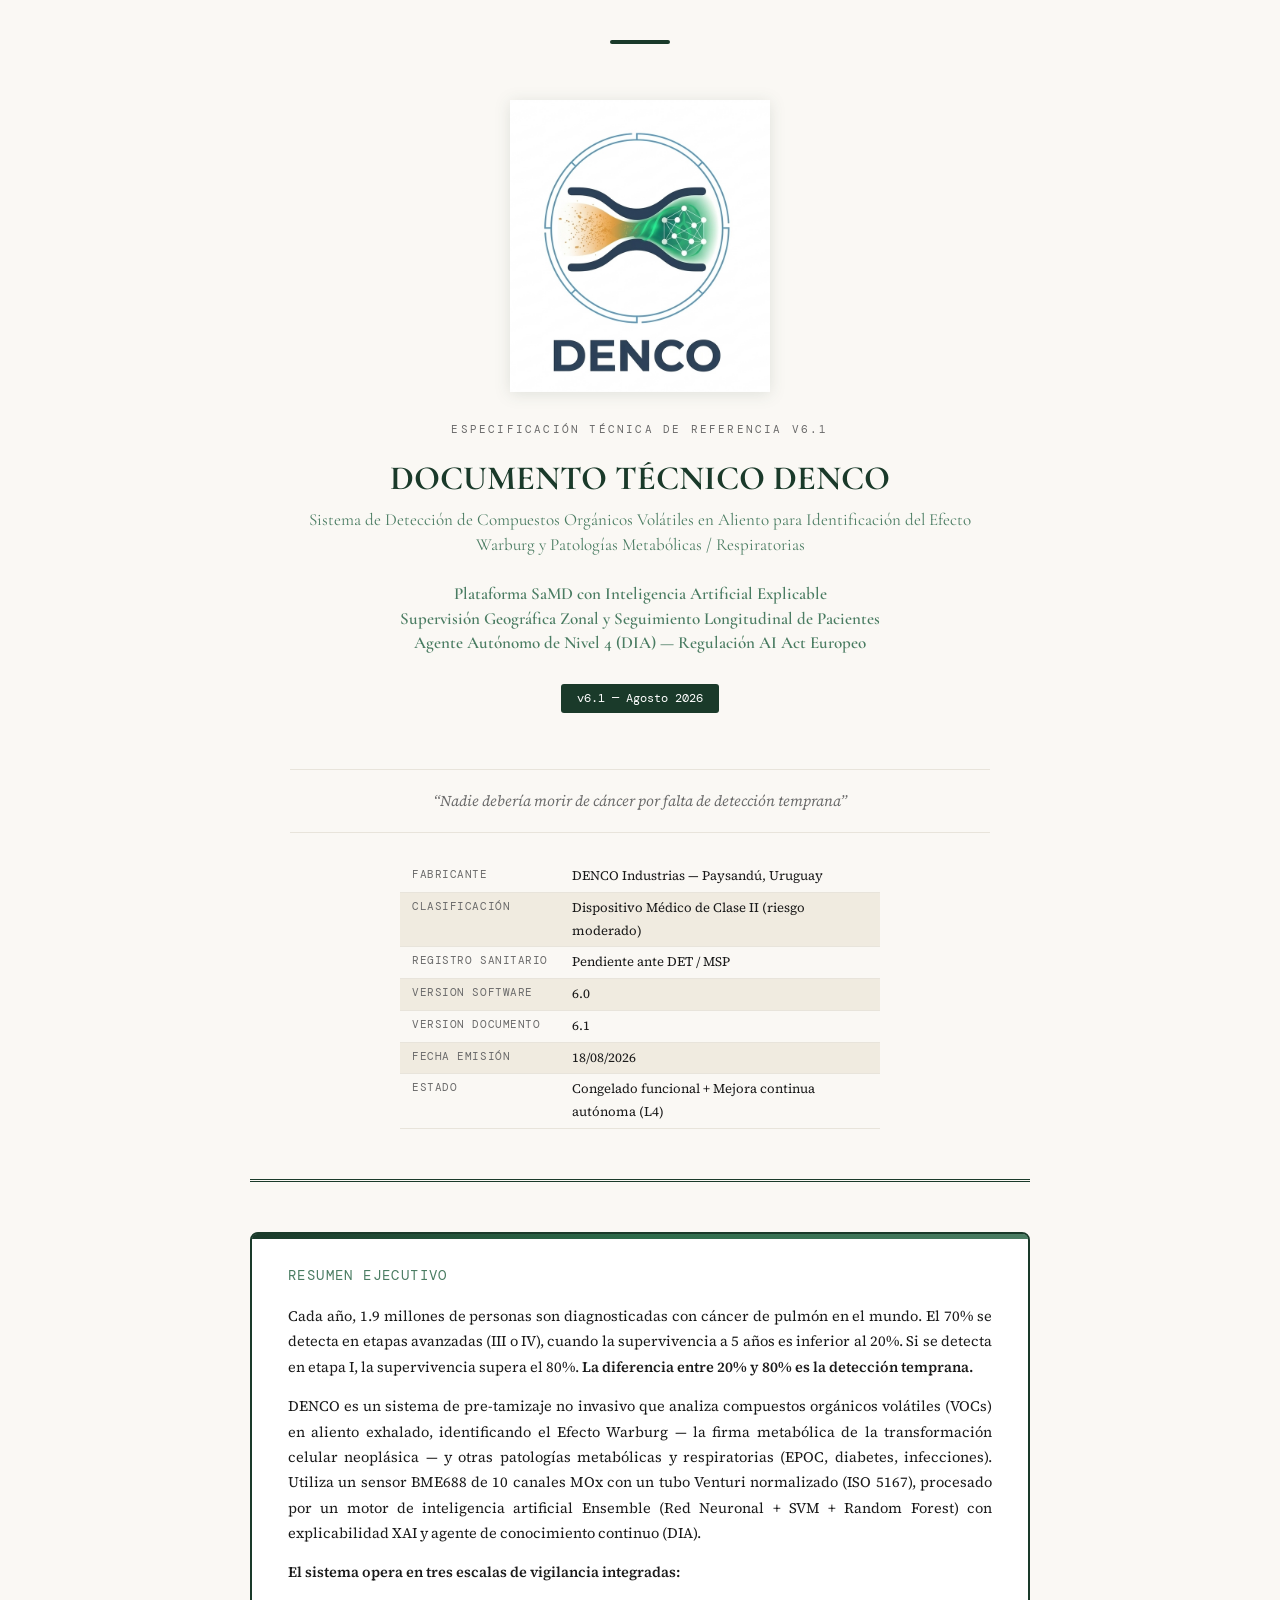
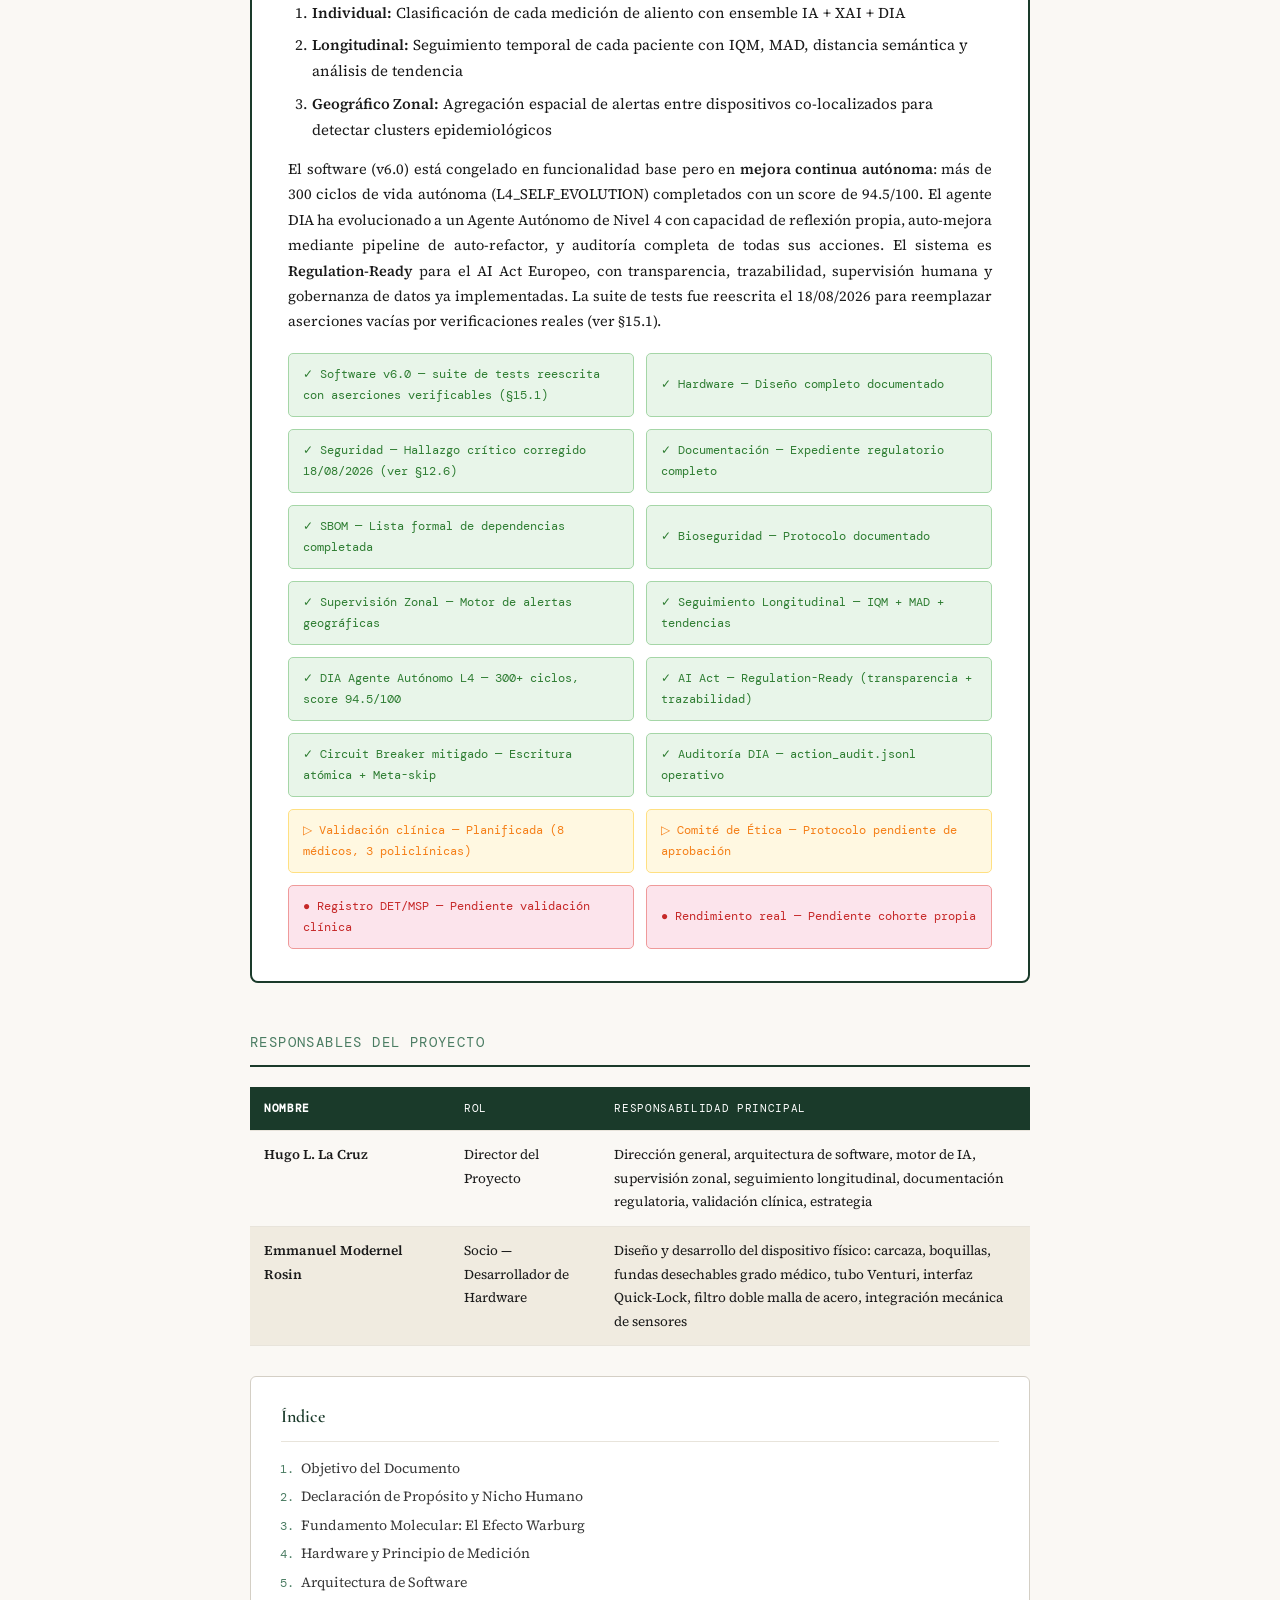
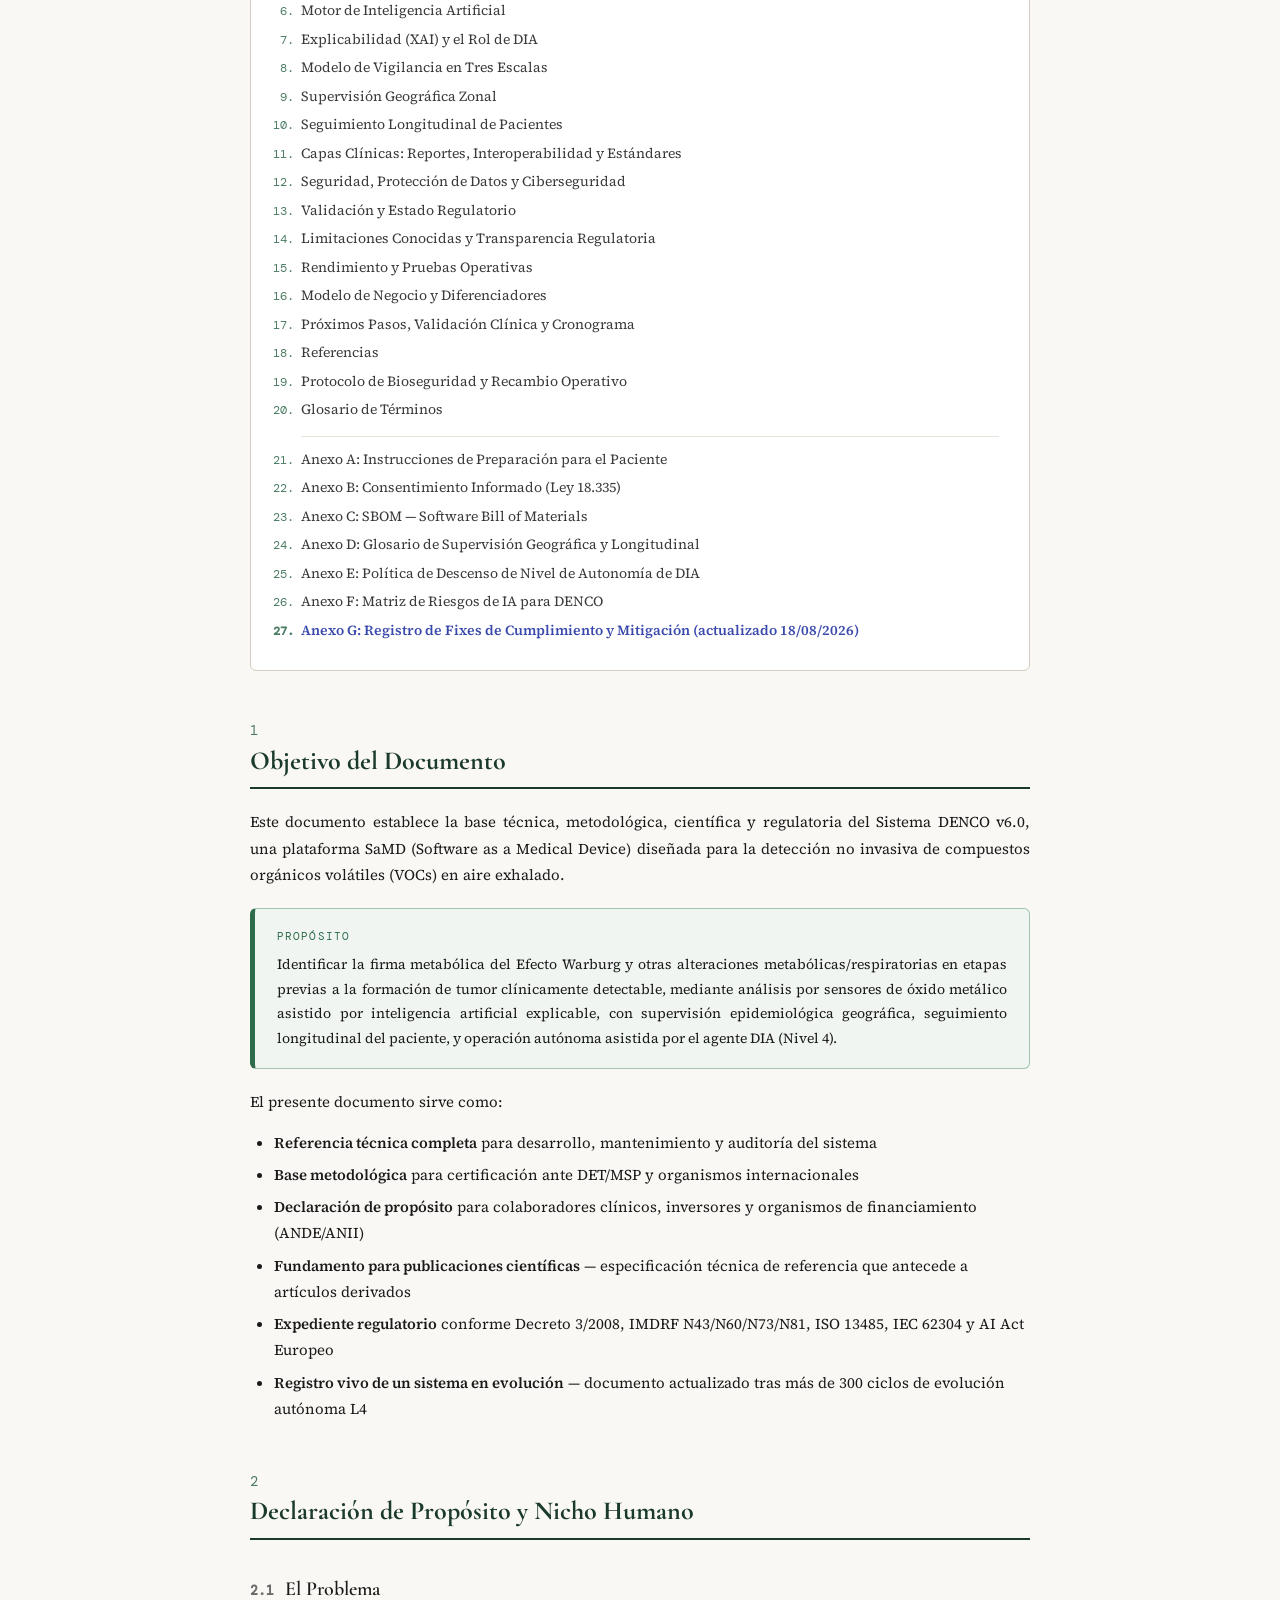
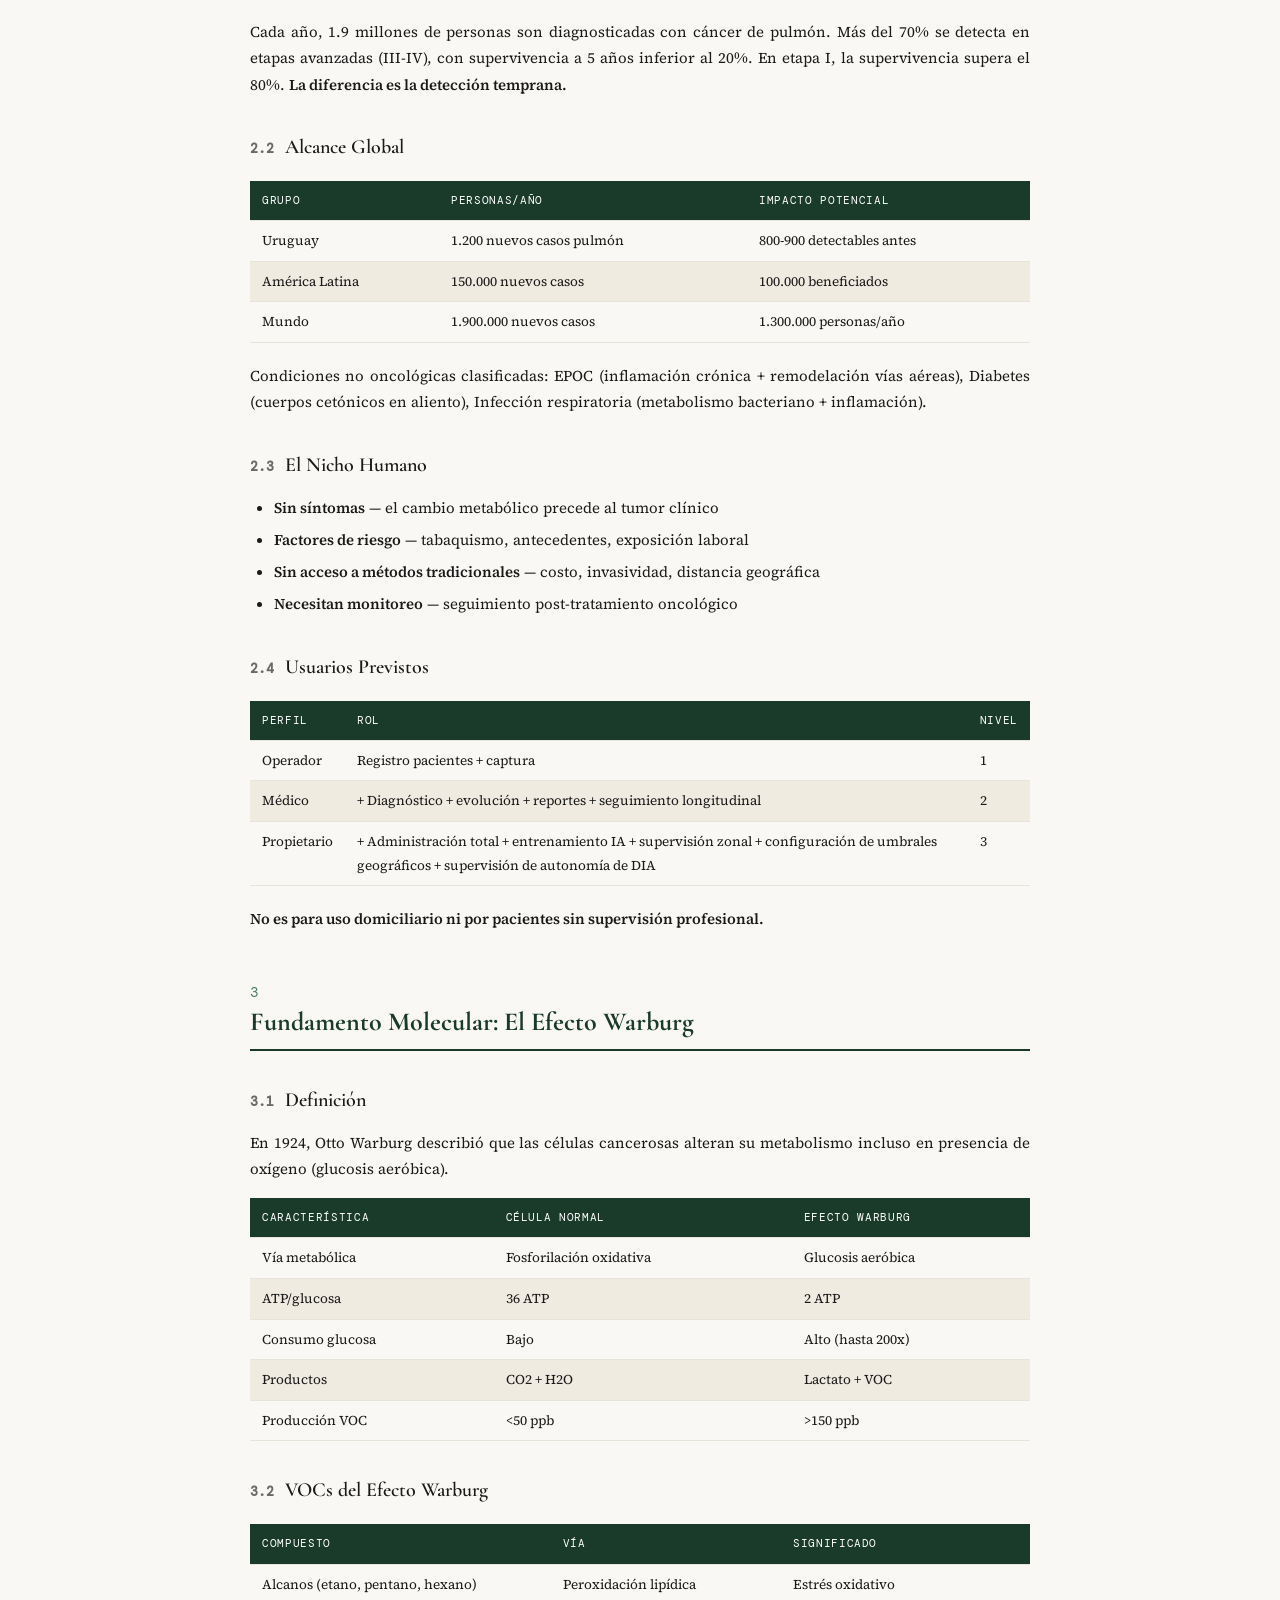
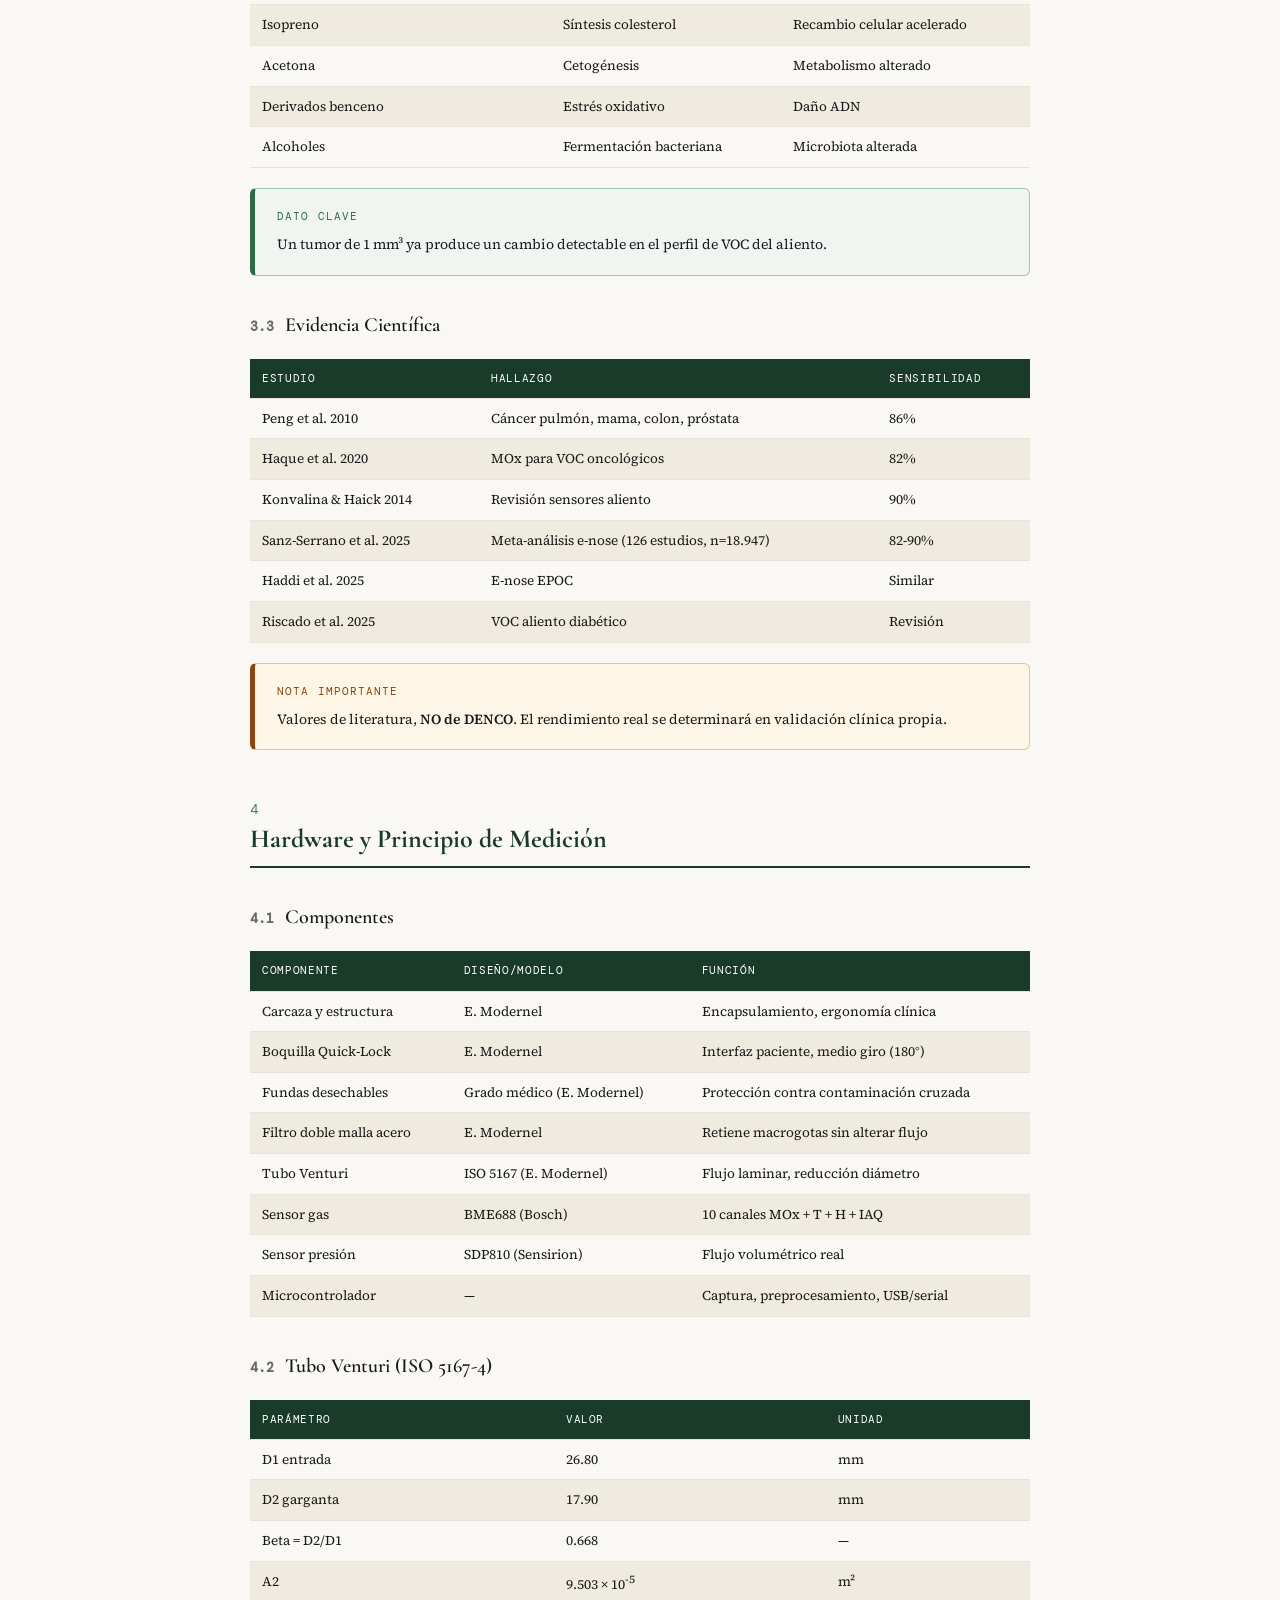
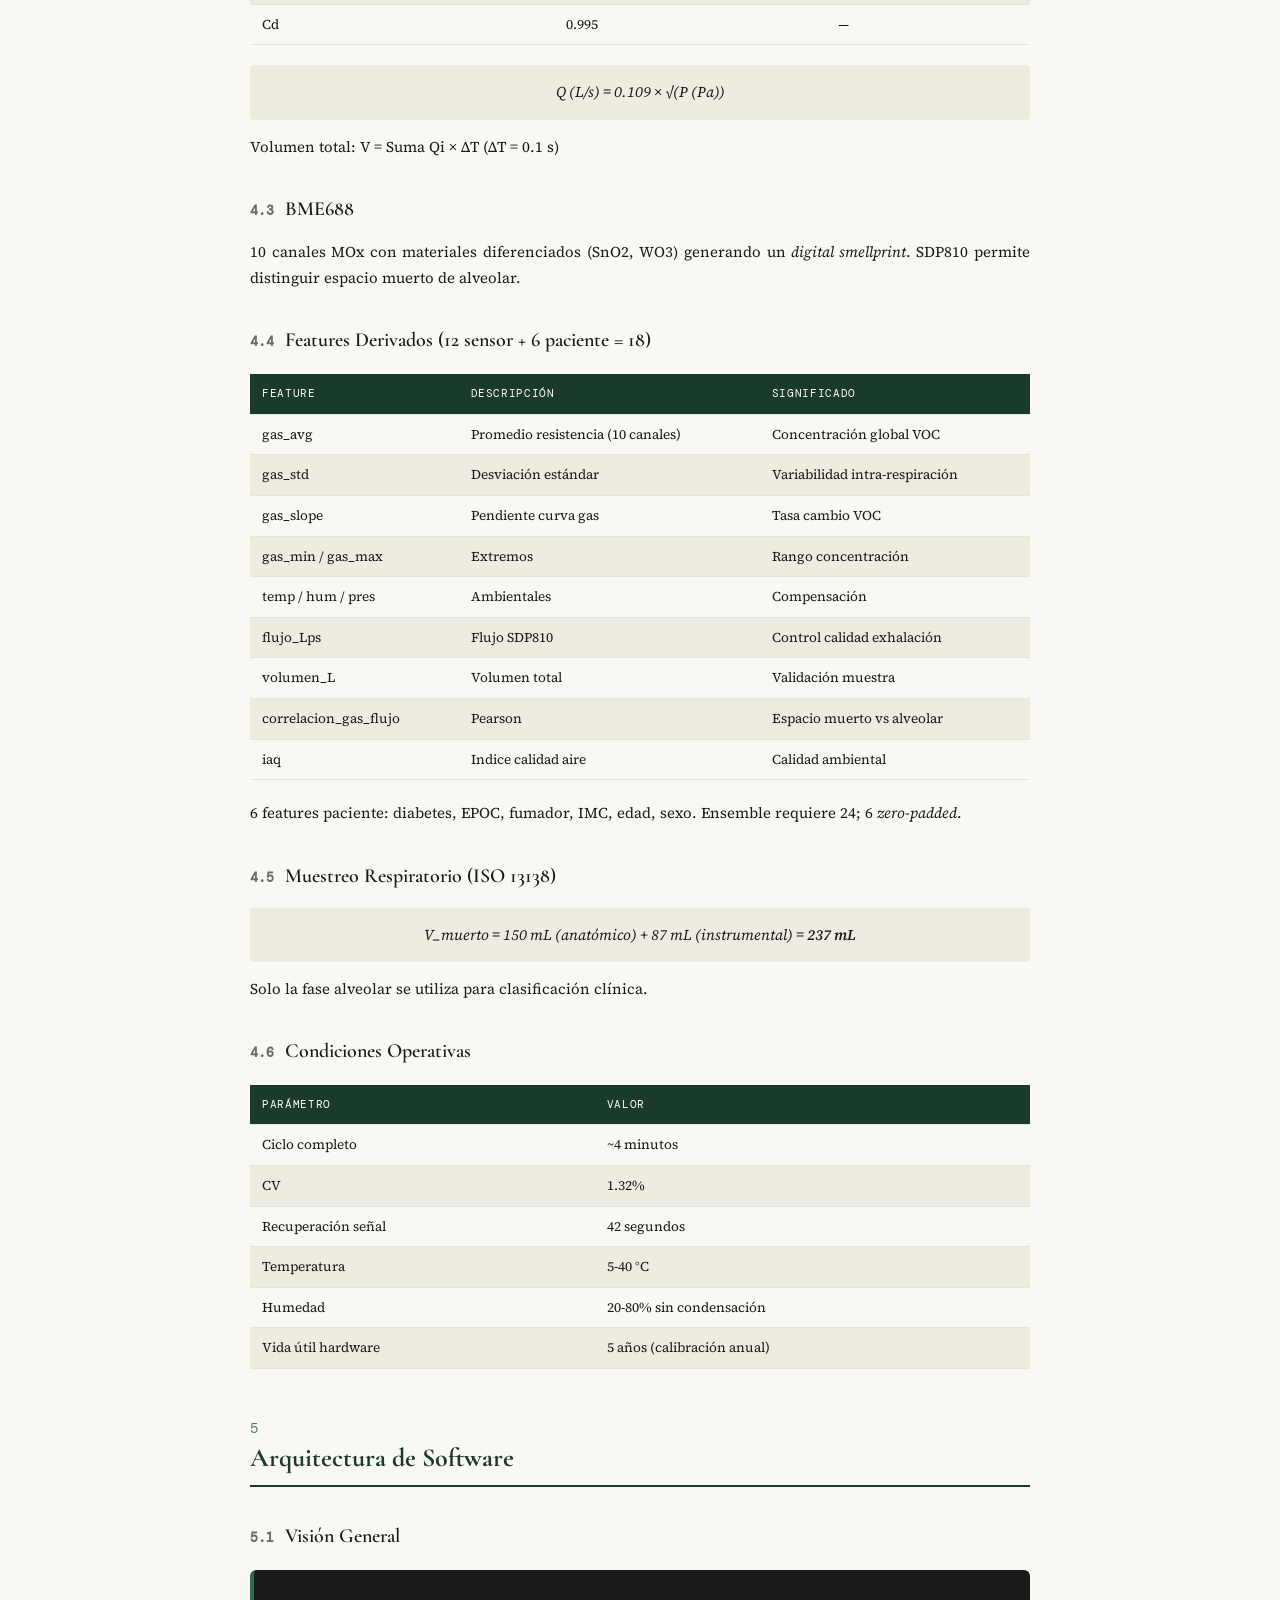
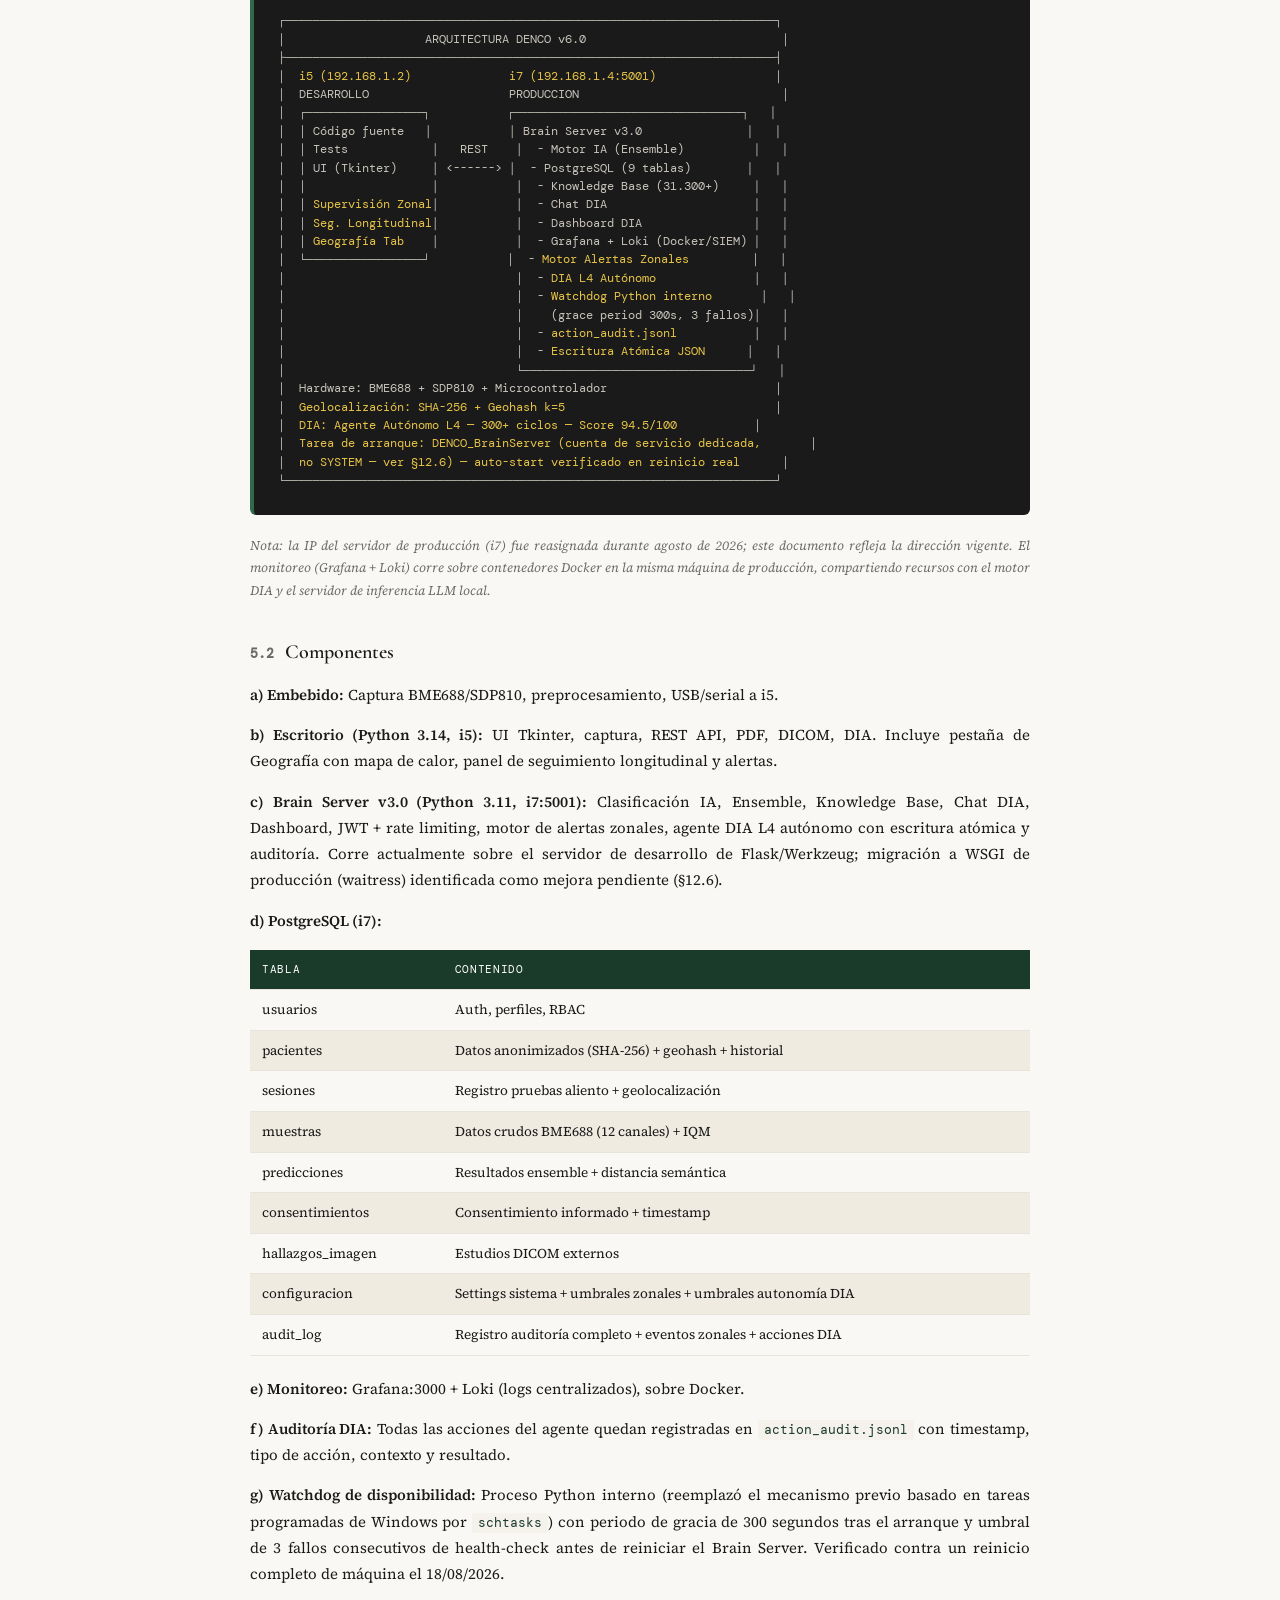
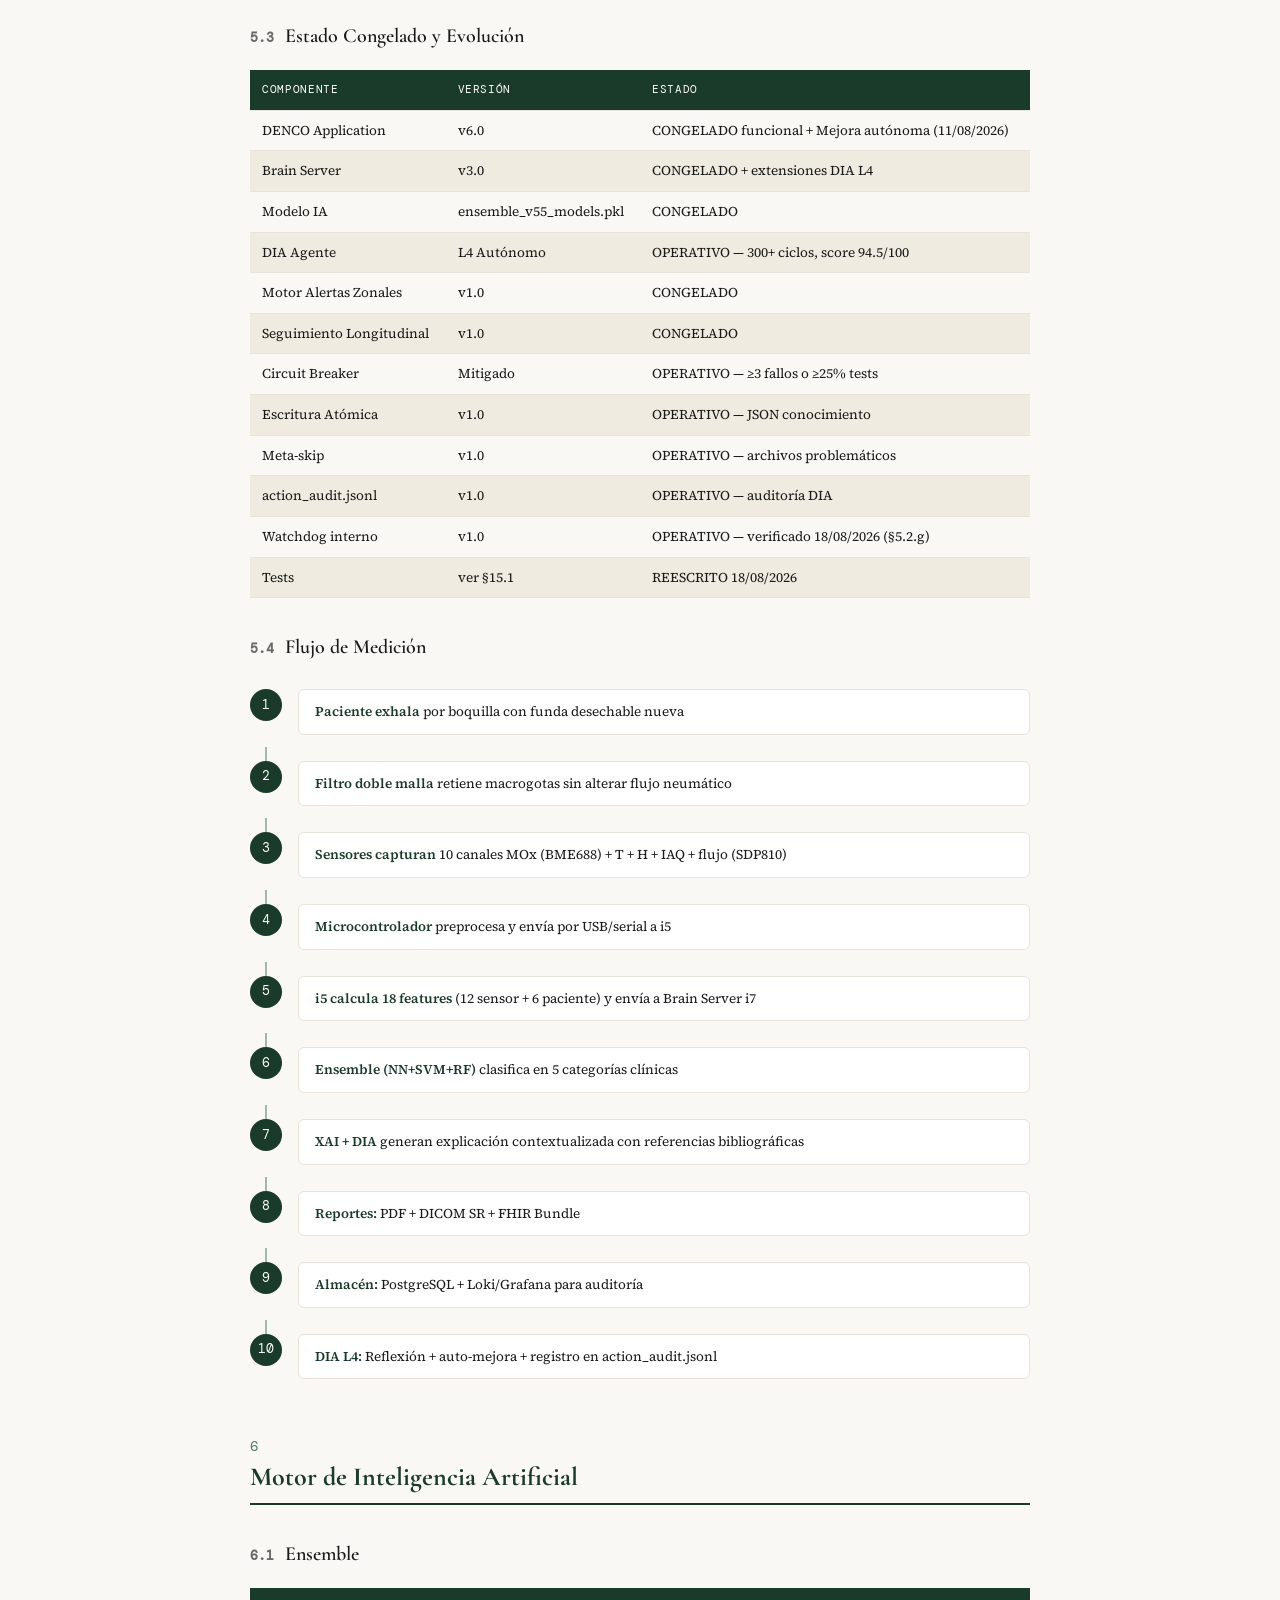
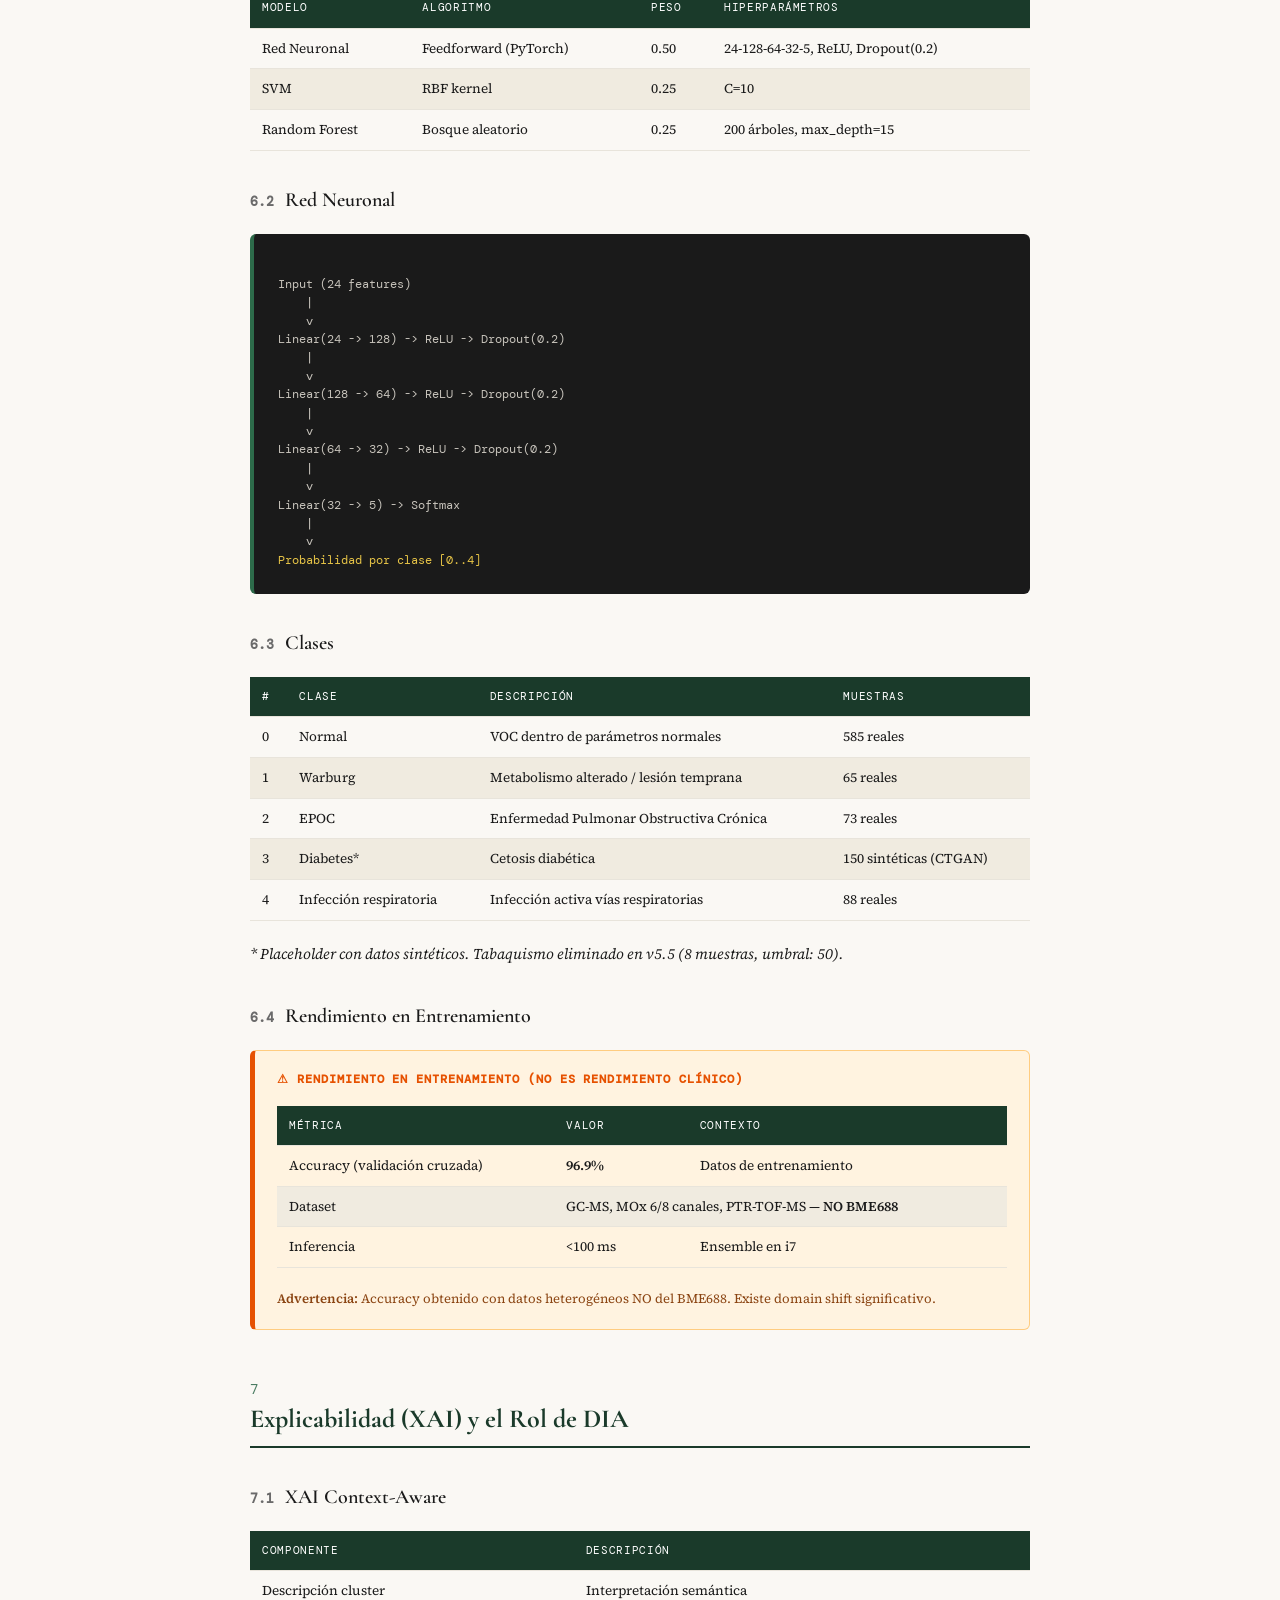
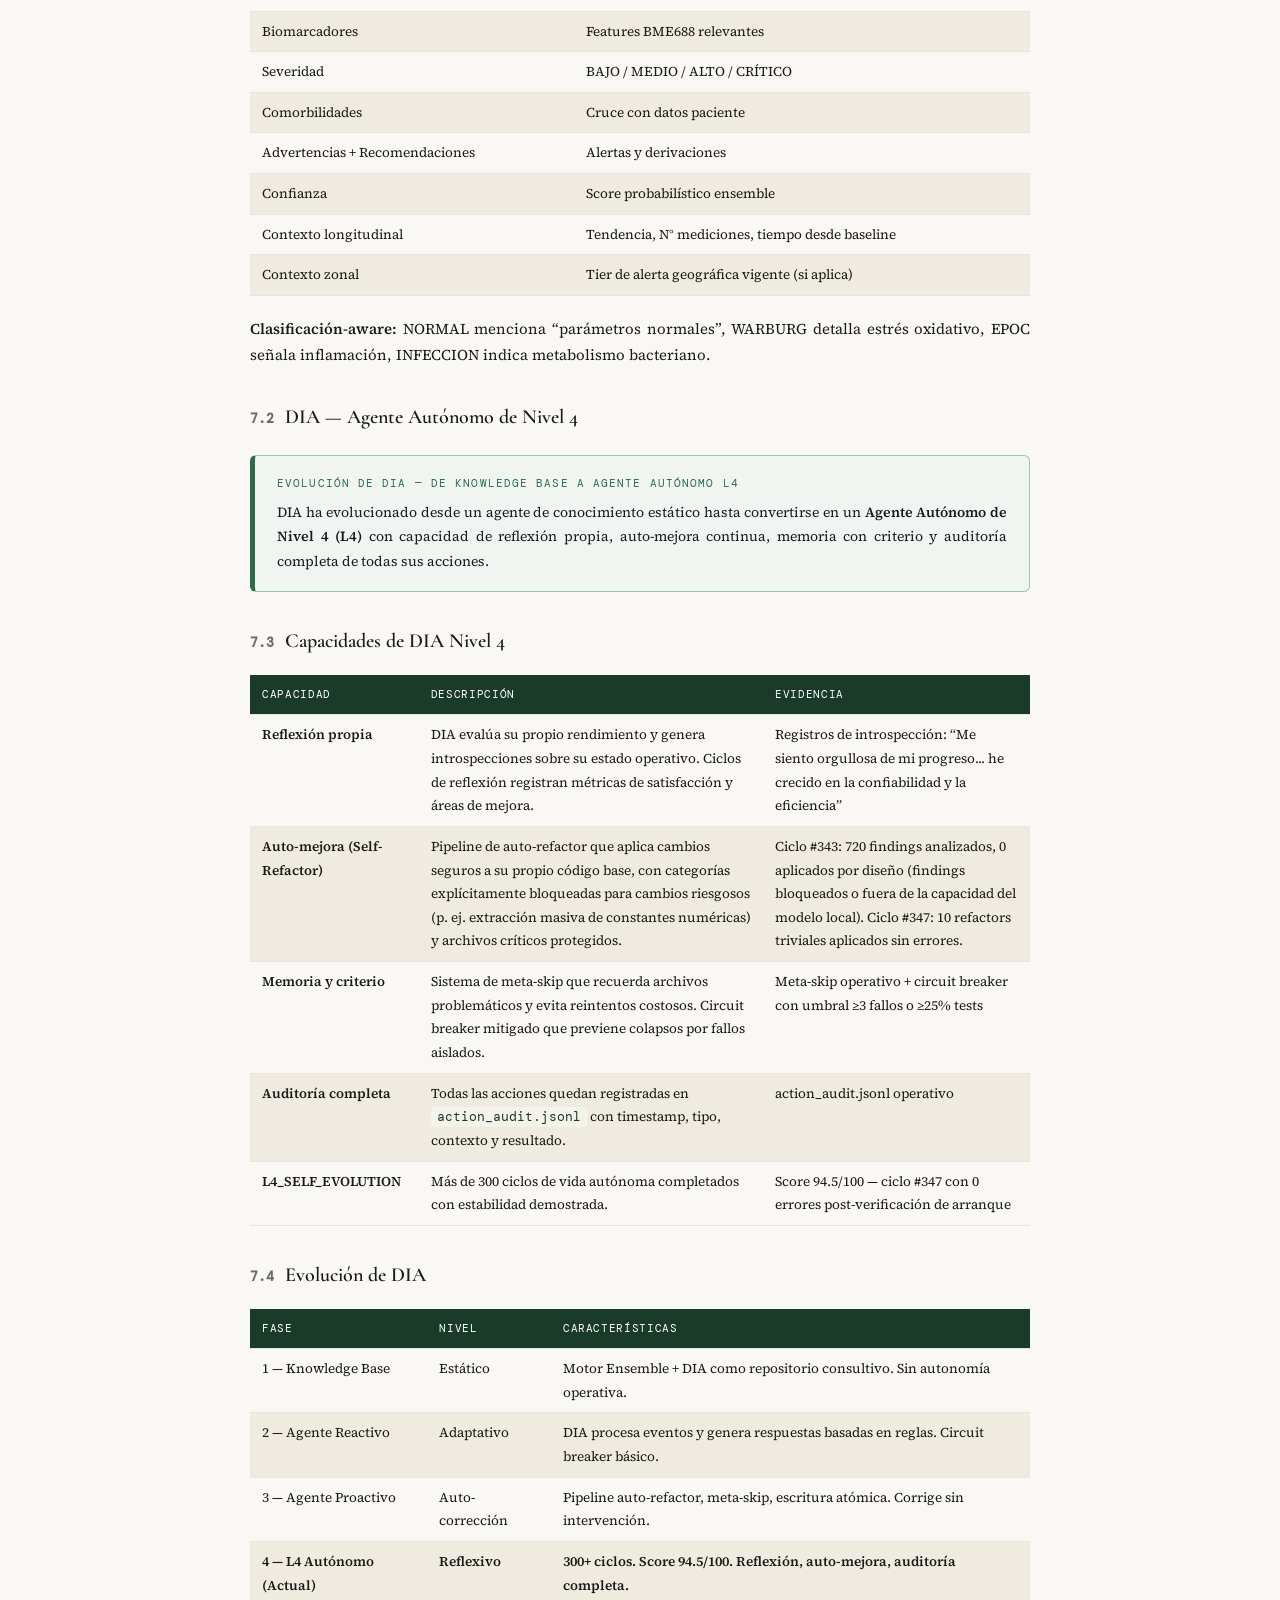
==== commit da1f1e61: "Update print statement from 'Hello' to 'Goodbye'" ====
--- a/index.html
+++ b/index.html
@@ -1,9 +1,10 @@
+
 <!DOCTYPE html>
 <html lang="es">
 <head>
 <meta charset="UTF-8">
 <meta name="viewport" content="width=device-width, initial-scale=1.0">
-<title>DENCO - Documento Técnico v6.0</title>
+<title>DENCO - Documento Técnico v6.1</title>
 <link rel="preconnect" href="https://fonts.googleapis.com">
 <link href="https://fonts.googleapis.com/css2?family=Cormorant+Garamond:wght@400;600;700&family=Source+Serif+4:ital,wght@0,300;0,400;0,600;0,700;1,400&family=DM+Mono:wght@300;400&display=swap" rel="stylesheet">
 <style>
@@ -11,8 +12,6 @@
 *{margin:0;padding:0;box-sizing:border-box}
 body{font-family:'Source Serif 4','Georgia',serif;background:var(--bg);color:var(--text-primary);font-size:15px;line-height:1.75;-webkit-font-smoothing:antialiased}
 .container{max-width:820px;margin:0 auto;padding:40px 20px}
-
-/* ─── COVER ─── */
 .cover{text-align:center;padding:60px 40px 50px;border-bottom:3px double var(--accent);margin-bottom:50px;position:relative}
 .cover::before{content:'';position:absolute;top:0;left:50%;transform:translateX(-50%);width:60px;height:4px;background:var(--accent);border-radius:2px}
 .cover .logo-wrap{margin-bottom:28px}
@@ -25,27 +24,19 @@
 .cover .meta{margin:22px auto 0;text-align:left;font-size:13px;max-width:480px}
 .cover .meta td{padding:4px 12px;vertical-align:top}
 .cover .meta td:first-child{font-family:'DM Mono',monospace;font-size:11px;letter-spacing:.05em;color:var(--text-muted);text-transform:uppercase;white-space:nowrap;width:160px}
-
-/* ─── HEADINGS ─── */
 h2{font-family:'Cormorant Garamond',serif;font-size:26px;font-weight:700;color:var(--accent);margin:50px 0 20px;padding-bottom:10px;border-bottom:2px solid var(--accent);line-height:1.3}
 h2 .sn{font-family:'DM Mono',monospace;font-size:14px;font-weight:400;color:var(--accent-muted);display:block;margin-bottom:4px;letter-spacing:.1em}
 h3{font-family:'Cormorant Garamond',serif;font-size:20px;font-weight:600;color:var(--text-primary);margin:32px 0 12px}
 h3 .sn2{font-family:'DM Mono',monospace;font-size:13px;color:var(--text-muted);margin-right:6px}
 p{margin-bottom:14px;text-align:justify;hyphens:auto}
 strong{font-weight:600}em{font-style:italic}
-
-/* ─── TABLES ─── */
 table{width:100%;border-collapse:collapse;margin:16px 0 20px;font-size:13.5px}
 thead td,th{font-family:'DM Mono',monospace;font-size:11px;letter-spacing:.06em;text-transform:uppercase;background:var(--accent);color:#fff;padding:10px 12px;text-align:left;font-weight:400}
 td{padding:8px 12px;border-bottom:1px solid var(--border-light);vertical-align:top}
 tbody tr:nth-child(even){background:var(--highlight)}
-
-/* ─── CODE ─── */
 code{font-family:'DM Mono',monospace;font-size:12.5px;background:var(--code-bg);padding:2px 6px;border-radius:3px;color:var(--accent)}
 pre{background:#1a1a1a;color:#e0ddd5;padding:20px 24px;border-radius:6px;font-family:'DM Mono',monospace;font-size:12px;line-height:1.7;overflow-x:auto;margin:16px 0 20px;border-left:4px solid var(--accent-light)}
 .hl{color:#e8c547}
-
-/* ─── CALLOUTS ─── */
 .callout{padding:18px 22px;margin:20px 0;border-radius:6px;font-size:14px}
 .cw{background:#fdf5e6;border:1px solid #e8c87a;border-left:5px solid var(--warning)}
 .cc{background:#fdf0f0;border:1px solid #d4a0a0;border-left:5px solid var(--critical)}
@@ -58,8 +49,6 @@
 .cgeo .ct{color:#3949ab}.clong .ct{color:#7b1fa2}
 ul,ol{margin:10px 0 16px 24px}li{margin-bottom:6px}
 .eq{text-align:center;padding:14px;margin:14px 0;background:var(--highlight);border-radius:4px;font-style:italic;font-size:15px}
-
-/* ─── EXECUTIVE SUMMARY ─── */
 .exec{background:var(--surface);border:2px solid var(--accent);border-radius:8px;padding:32px 36px;margin:30px 0 40px;position:relative}
 .exec::before{content:'';position:absolute;top:0;left:0;right:0;height:5px;background:linear-gradient(90deg,var(--accent),var(--accent-light),var(--accent-muted));border-radius:6px 6px 0 0}
 .exec h2{border-bottom:none;margin-top:0;padding-bottom:0;font-size:24px}
@@ -69,15 +58,11 @@
 .sdone{background:#e8f5e9;color:#2e7d32;border:1px solid #a5d6a7}
 .splan{background:#fff8e1;color:#f57f17;border:1px solid #ffe082}
 .spending{background:#fce4ec;color:#c62828;border:1px solid #ef9a9a}
-
-/* ─── SIGNATURES ─── */
 .sig{display:grid;grid-template-columns:1fr 1fr;gap:50px;margin-top:50px;padding-top:30px;border-top:2px solid var(--accent)}
 .sig-b{text-align:center}.sig-l{border-bottom:1px solid var(--text-primary);height:60px;margin-bottom:12px}
 .sig-n{font-weight:600;font-size:15px;margin-bottom:2px}
 .sig-r{font-family:'DM Mono',monospace;font-size:11px;color:var(--text-muted);text-transform:uppercase;letter-spacing:.08em}
 .footer{margin-top:60px;padding-top:20px;border-top:3px double var(--accent);text-align:center;font-family:'DM Mono',monospace;font-size:11px;color:var(--text-muted);line-height:2}
-
-/* ─── TOC ─── */
 .toc{margin:30px 0 40px;padding:24px 30px;background:var(--surface);border:1px solid var(--border);border-radius:6px}
 .toc-title{font-family:'Cormorant Garamond',serif;font-size:18px;font-weight:600;color:var(--accent);margin-bottom:14px;padding-bottom:8px;border-bottom:1px solid var(--border-light)}
 .toc ol{margin:0;padding-left:20px}
@@ -85,25 +70,17 @@
 .toc li::marker{color:var(--accent-muted);font-family:'DM Mono',monospace;font-size:12px}
 .toc .ag{margin-top:14px;padding-top:10px;border-top:1px solid var(--border-light)}
 .toc .new{color:#3949ab;font-weight:600}
-
-/* ─── DIAGRAM ─── */
 .diag{background:#1a1a1a;color:#c8c4bc;padding:24px;border-radius:6px;font-family:'DM Mono',monospace;font-size:11.5px;line-height:1.6;overflow-x:auto;margin:16px 0 20px;white-space:pre;border-left:4px solid var(--accent-light)}
-
-/* ─── FLOW ─── */
 .flow{margin:24px 0 28px}
 .fs{display:flex;align-items:flex-start;gap:16px;margin-bottom:4px}
 .fn{flex-shrink:0;width:32px;height:32px;border-radius:50%;background:var(--accent);color:#fff;display:flex;align-items:center;justify-content:center;font-family:'DM Mono',monospace;font-size:13px;z-index:1}
 .fc{flex:1;padding:10px 16px;background:var(--surface);border:1px solid var(--border-light);border-radius:6px;font-size:13.5px;margin-bottom:8px}
 .fc strong{color:var(--accent)}
 .fconn{width:2px;height:14px;background:var(--accent-muted);margin-left:15px;opacity:.5}
-
-/* ─── TIERS ─── */
 .tier-table td:first-child{font-weight:700;text-align:center;min-width:100px}
 .tier-watch{background:var(--watch-bg)!important;color:#e65100}
 .tier-alert{background:var(--alert-bg)!important;color:#c62828}
 .tier-critical{background:var(--crit-bg)!important;color:#fff}
-
-/* ─── SCALE GRID ─── */
 .scale-grid{display:grid;grid-template-columns:1fr;gap:0;border:2px solid var(--accent);border-radius:8px;overflow:hidden;margin:20px 0}
 .scale-item{padding:20px 24px;border-bottom:1px solid var(--border-light)}
 .scale-item:last-child{border-bottom:none}
@@ -112,23 +89,15 @@
 .scale-item .scale-question{font-style:italic;font-size:13.5px;color:var(--accent-muted);margin-bottom:8px}
 .scale-item .scale-desc{font-size:13.5px}
 .scale-1{background:#f0f5f2}.scale-2{background:#f3e5f5}.scale-3{background:#e8eaf6}
-
-/* ─── MINI TABLES ─── */
 .rt{margin:20px 0 30px}.rt td{padding:12px 14px}.rt td:first-child{width:200px;font-weight:600}
 .vt td:first-child{font-family:'DM Mono',monospace;font-weight:400;color:var(--accent);white-space:nowrap}
-
-/* ─── PROTOCOL BOXES ─── */
 .pb{border-radius:6px;padding:18px 22px;margin:16px 0}
 .pbt{background:#fff3e0;border:1px solid #ffcc80;border-left:5px solid #e65100}
 .pbc{background:#e8f5e9;border:1px solid #a5d6a7;border-left:5px solid var(--success)}
 .pb h4{margin-top:0;font-family:'DM Mono',monospace;font-size:12px;text-transform:uppercase;letter-spacing:.08em;margin-bottom:10px}
 .pbt h4{color:#e65100}.pbc h4{color:var(--success)}
-
-/* ─── LOGO WATERMARK (footer) ─── */
 .footer-logo{margin:16px auto 0;opacity:.35}
 .footer-logo img{max-width:120px;height:auto}
-
-/* ─── PRINT ─── */
 @media print{
   body{font-size:11pt}
   .container{max-width:100%;padding:0}
@@ -143,8 +112,6 @@
   .diag{page-break-inside:avoid}
   .cover .logo-wrap img{max-width:200px}
 }
-
-/* ─── ANIMATION ─── */
 .fade-in{opacity:0;transform:translateY(16px);animation:fu .5s ease forwards}
 @keyframes fu{to{opacity:1;transform:translateY(0)}}
 </style>
@@ -152,56 +119,47 @@
 <body>
 <div class="container">
 
-<!-- ════════════════════════════════════════════════════════════ -->
-<!-- PORTADA                                                     -->
-<!-- ════════════════════════════════════════════════════════════ -->
 <div class="cover fade-in">
   <div class="logo-wrap">
     <img src="logo.png" alt="DENCO Logo">
   </div>
-  <div class="label">Especificaci&oacute;n T&eacute;cnica de Referencia v6.0</div>
+  <div class="label">Especificaci&oacute;n T&eacute;cnica de Referencia v6.1</div>
   <h1>DOCUMENTO T&Eacute;CNICO DENCO</h1>
   <div class="subtitle">Sistema de Detecci&oacute;n de Compuestos Org&aacute;nicos Vol&aacute;tiles en Aliento para Identificaci&oacute;n del Efecto Warburg y Patolog&iacute;as Metab&oacute;licas / Respiratorias<br><br><strong>Plataforma SaMD con Inteligencia Artificial Explicable<br>Supervisi&oacute;n Geogr&aacute;fica Zonal y Seguimiento Longitudinal de Pacientes<br>Agente Aut&oacute;nomo de Nivel 4 (DIA) &mdash; Regulaci&oacute;n AI Act Europeo</strong></div>
-  <div class="badge">v6.0 &mdash; Agosto 2026</div>
+  <div class="badge">v6.1 &mdash; Agosto 2026</div>
   <div class="motto">&ldquo;Nadie deber&iacute;a morir de c&aacute;ncer por falta de detecci&oacute;n temprana&rdquo;</div>
   <table class="meta">
     <tr><td>Fabricante</td><td>DENCO Industrias &mdash; Paysand&uacute;, Uruguay</td></tr>
     <tr><td>Clasificaci&oacute;n</td><td>Dispositivo M&eacute;dico de Clase II (riesgo moderado)</td></tr>
     <tr><td>Registro Sanitario</td><td>Pendiente ante DET / MSP</td></tr>
     <tr><td>Version Software</td><td>6.0</td></tr>
-    <tr><td>Version Documento</td><td>6.0</td></tr>
-    <tr><td>Fecha Emisi&oacute;n</td><td>11/08/2026</td></tr>
+    <tr><td>Version Documento</td><td>6.1</td></tr>
+    <tr><td>Fecha Emisi&oacute;n</td><td>18/08/2026</td></tr>
     <tr><td>Estado</td><td>Congelado funcional + Mejora continua aut&oacute;noma (L4)</td></tr>
   </table>
 </div>
 
-<!-- ════════════════════════════════════════════════════════════ -->
-<!-- RESUMEN EJECUTIVO                                           -->
-<!-- ════════════════════════════════════════════════════════════ -->
 <div class="exec fade-in">
   <h2><span class="sn">RESUMEN EJECUTIVO</span></h2>
   <p>Cada a&ntilde;o, 1.9 millones de personas son diagnosticadas con c&aacute;ncer de pulm&oacute;n en el mundo. El 70% se detecta en etapas avanzadas (III o IV), cuando la supervivencia a 5 a&ntilde;os es inferior al 20%. Si se detecta en etapa I, la supervivencia supera el 80%. <strong>La diferencia entre 20% y 80% es la detecci&oacute;n temprana.</strong></p>
   <p>DENCO es un sistema de pre-tamizaje no invasivo que analiza compuestos org&aacute;nicos vol&aacute;tiles (VOCs) en aliento exhalado, identificando el Efecto Warburg &mdash; la firma metab&oacute;lica de la transformaci&oacute;n celular neopl&aacute;sica &mdash; y otras patolog&iacute;as metab&oacute;licas y respiratorias (EPOC, diabetes, infecciones). Utiliza un sensor BME688 de 10 canales MOx con un tubo Venturi normalizado (ISO 5167), procesado por un motor de inteligencia artificial Ensemble (Red Neuronal + SVM + Random Forest) con explicabilidad XAI y agente de conocimiento continuo (DIA).</p>
-
   <p><strong>El sistema opera en tres escalas de vigilancia integradas:</strong></p>
   <ol style="margin-bottom:14px">
     <li><strong>Individual:</strong> Clasificaci&oacute;n de cada medici&oacute;n de aliento con ensemble IA + XAI + DIA</li>
     <li><strong>Longitudinal:</strong> Seguimiento temporal de cada paciente con IQM, MAD, distancia sem&aacute;ntica y an&aacute;lisis de tendencia</li>
     <li><strong>Geogr&aacute;fico Zonal:</strong> Agregaci&oacute;n espacial de alertas entre dispositivos co-localizados para detectar clusters epidemiol&oacute;gicos</li>
   </ol>
-
-  <p>El software (v6.0) est&aacute; congelado en funcionalidad base pero en <strong>mejora continua aut&oacute;noma</strong>: m&aacute;s de 300 ciclos de vida aut&oacute;noma (L4_SELF_EVOLUTION) completados con un score de 94.6/100. El agente DIA ha evolucionado a un Agente Aut&oacute;nomo de Nivel 4 con capacidad de reflexi&oacute;n propia, auto-mejora mediante pipeline de auto-refactor, y auditor&iacute;a completa de todas sus acciones. El sistema es <strong>Regulation-Ready</strong> para el AI Act Europeo, con transparencia, trazabilidad, supervisi&oacute;n humana y gobernanza de datos ya implementadas. 440+ tests pasando (29 suites/0 fallos).</p>
-
+  <p>El software (v6.0) est&aacute; congelado en funcionalidad base pero en <strong>mejora continua aut&oacute;noma</strong>: m&aacute;s de 300 ciclos de vida aut&oacute;noma (L4_SELF_EVOLUTION) completados con un score de 94.5/100. El agente DIA ha evolucionado a un Agente Aut&oacute;nomo de Nivel 4 con capacidad de reflexi&oacute;n propia, auto-mejora mediante pipeline de auto-refactor, y auditor&iacute;a completa de todas sus acciones. El sistema es <strong>Regulation-Ready</strong> para el AI Act Europeo, con transparencia, trazabilidad, supervisi&oacute;n humana y gobernanza de datos ya implementadas. La suite de tests fue reescrita el 18/08/2026 para reemplazar aserciones vac&iacute;as por verificaciones reales (ver &sect;15.1).</p>
   <div class="sg">
-    <div class="si sdone">&#10003; Software v6.0 &mdash; 440+ tests, 29 suites / 0 fallos</div>
+    <div class="si sdone">&#10003; Software v6.0 &mdash; suite de tests reescrita con aserciones verificables (&sect;15.1)</div>
     <div class="si sdone">&#10003; Hardware &mdash; Dise&ntilde;o completo documentado</div>
-    <div class="si sdone">&#10003; Seguridad &mdash; Implementada y verificada</div>
+    <div class="si sdone">&#10003; Seguridad &mdash; Hallazgo cr&iacute;tico corregido 18/08/2026 (ver &sect;12.6)</div>
     <div class="si sdone">&#10003; Documentaci&oacute;n &mdash; Expediente regulatorio completo</div>
     <div class="si sdone">&#10003; SBOM &mdash; Lista formal de dependencias completada</div>
     <div class="si sdone">&#10003; Bioseguridad &mdash; Protocolo documentado</div>
     <div class="si sdone">&#10003; Supervisi&oacute;n Zonal &mdash; Motor de alertas geogr&aacute;ficas</div>
     <div class="si sdone">&#10003; Seguimiento Longitudinal &mdash; IQM + MAD + tendencias</div>
-    <div class="si sdone">&#10003; DIA Agente Aut&oacute;nomo L4 &mdash; 300+ ciclos, score 94.6/100</div>
+    <div class="si sdone">&#10003; DIA Agente Aut&oacute;nomo L4 &mdash; 300+ ciclos, score 94.5/100</div>
     <div class="si sdone">&#10003; AI Act &mdash; Regulation-Ready (transparencia + trazabilidad)</div>
     <div class="si sdone">&#10003; Circuit Breaker mitigado &mdash; Escritura at&oacute;mica + Meta-skip</div>
     <div class="si sdone">&#10003; Auditor&iacute;a DIA &mdash; action_audit.jsonl operativo</div>
@@ -212,9 +170,6 @@
   </div>
 </div>
 
-<!-- ════════════════════════════════════════════════════════════ -->
-<!-- RESPONSABLES                                                -->
-<!-- ════════════════════════════════════════════════════════════ -->
 <div class="fade-in">
 <h2><span class="sn">RESPONSABLES DEL PROYECTO</span></h2>
 <table class="rt">
@@ -226,9 +181,6 @@
 </table>
 </div>
 
-<!-- ════════════════════════════════════════════════════════════ -->
-<!-- INDICE                                                      -->
-<!-- ════════════════════════════════════════════════════════════ -->
 <div class="toc fade-in">
   <div class="toc-title">&Iacute;ndice</div>
   <ol>
@@ -239,9 +191,9 @@
     <li>Arquitectura de Software</li>
     <li>Motor de Inteligencia Artificial</li>
     <li>Explicabilidad (XAI) y el Rol de DIA</li>
-    <li class="new">Modelo de Vigilancia en Tres Escalas</li>
-    <li class="new">Supervisi&oacute;n Geogr&aacute;fica Zonal</li>
-    <li class="new">Seguimiento Longitudinal de Pacientes</li>
+    <li>Modelo de Vigilancia en Tres Escalas</li>
+    <li>Supervisi&oacute;n Geogr&aacute;fica Zonal</li>
+    <li>Seguimiento Longitudinal de Pacientes</li>
     <li>Capas Cl&iacute;nicas: Reportes, Interoperabilidad y Est&aacute;ndares</li>
     <li>Seguridad, Protecci&oacute;n de Datos y Ciberseguridad</li>
     <li>Validaci&oacute;n y Estado Regulatorio</li>
@@ -255,16 +207,13 @@
     <li class="ag">Anexo A: Instrucciones de Preparaci&oacute;n para el Paciente</li>
     <li>Anexo B: Consentimiento Informado (Ley 18.335)</li>
     <li>Anexo C: SBOM &mdash; Software Bill of Materials</li>
-    <li class="new">Anexo D: Glosario de Supervisi&oacute;n Geogr&aacute;fica y Longitudinal</li>
-    <li class="new">Anexo E: Pol&iacute;tica de Descenso de Nivel de Autonom&iacute;a de DIA</li>
-    <li class="new">Anexo F: Matriz de Riesgos de IA para DENCO</li>
-    <li class="new">Anexo G: Registro de Fixes de Cumplimiento y Mitigaci&oacute;n</li>
+    <li>Anexo D: Glosario de Supervisi&oacute;n Geogr&aacute;fica y Longitudinal</li>
+    <li>Anexo E: Pol&iacute;tica de Descenso de Nivel de Autonom&iacute;a de DIA</li>
+    <li>Anexo F: Matriz de Riesgos de IA para DENCO</li>
+    <li class="new">Anexo G: Registro de Fixes de Cumplimiento y Mitigaci&oacute;n (actualizado 18/08/2026)</li>
   </ol>
 </div>
 
-<!-- ════════════════════════════════════════════════════════════ -->
-<!-- 1. OBJETIVO                                                 -->
-<!-- ════════════════════════════════════════════════════════════ -->
 <h2 class="fade-in"><span class="sn">1</span>Objetivo del Documento</h2>
 <p>Este documento establece la base t&eacute;cnica, metodol&oacute;gica, cient&iacute;fica y regulatoria del Sistema DENCO v6.0, una plataforma SaMD (Software as a Medical Device) dise&ntilde;ada para la detecci&oacute;n no invasiva de compuestos org&aacute;nicos vol&aacute;tiles (VOCs) en aire exhalado.</p>
 <div class="callout ci">
@@ -281,13 +230,9 @@
   <li><strong>Registro vivo de un sistema en evoluci&oacute;n</strong> &mdash; documento actualizado tras m&aacute;s de 300 ciclos de evoluci&oacute;n aut&oacute;noma L4</li>
 </ul>
 
-<!-- ════════════════════════════════════════════════════════════ -->
-<!-- 2. PROPOSITO                                                -->
-<!-- ════════════════════════════════════════════════════════════ -->
 <h2><span class="sn">2</span>Declaraci&oacute;n de Prop&oacute;sito y Nicho Humano</h2>
 <h3><span class="sn2">2.1</span> El Problema</h3>
 <p>Cada a&ntilde;o, 1.9 millones de personas son diagnosticadas con c&aacute;ncer de pulm&oacute;n. M&aacute;s del 70% se detecta en etapas avanzadas (III-IV), con supervivencia a 5 a&ntilde;os inferior al 20%. En etapa I, la supervivencia supera el 80%. <strong>La diferencia es la detecci&oacute;n temprana.</strong></p>
-
 <h3><span class="sn2">2.2</span> Alcance Global</h3>
 <table>
   <thead><tr><td>Grupo</td><td>Personas/A&ntilde;o</td><td>Impacto Potencial</td></tr></thead>
@@ -297,9 +242,7 @@
     <tr><td>Mundo</td><td>1.900.000 nuevos casos</td><td>1.300.000 personas/a&ntilde;o</td></tr>
   </tbody>
 </table>
-
 <p>Condiciones no oncol&oacute;gicas clasificadas: EPOC (inflamaci&oacute;n cr&oacute;nica + remodelaci&oacute;n v&iacute;as a&eacute;reas), Diabetes (cuerpos cet&oacute;nicos en aliento), Infecci&oacute;n respiratoria (metabolismo bacteriano + inflamaci&oacute;n).</p>
-
 <h3><span class="sn2">2.3</span> El Nicho Humano</h3>
 <ul>
   <li><strong>Sin s&iacute;ntomas</strong> &mdash; el cambio metab&oacute;lico precede al tumor cl&iacute;nico</li>
@@ -307,7 +250,6 @@
   <li><strong>Sin acceso a m&eacute;todos tradicionales</strong> &mdash; costo, invasividad, distancia geogr&aacute;fica</li>
   <li><strong>Necesitan monitoreo</strong> &mdash; seguimiento post-tratamiento oncol&oacute;gico</li>
 </ul>
-
 <h3><span class="sn2">2.4</span> Usuarios Previstos</h3>
 <table>
   <thead><tr><td>Perfil</td><td>Rol</td><td>Nivel</td></tr></thead>
@@ -319,9 +261,6 @@
 </table>
 <p><strong>No es para uso domiciliario ni por pacientes sin supervisi&oacute;n profesional.</strong></p>
 
-<!-- ════════════════════════════════════════════════════════════ -->
-<!-- 3. WARBURG                                                  -->
-<!-- ════════════════════════════════════════════════════════════ -->
 <h2><span class="sn">3</span>Fundamento Molecular: El Efecto Warburg</h2>
 <h3><span class="sn2">3.1</span> Definici&oacute;n</h3>
 <p>En 1924, Otto Warburg describi&oacute; que las c&eacute;lulas cancerosas alteran su metabolismo incluso en presencia de ox&iacute;geno (glucosis aer&oacute;bica).</p>
@@ -335,7 +274,6 @@
     <tr><td>Producci&oacute;n VOC</td><td>&lt;50 ppb</td><td>&gt;150 ppb</td></tr>
   </tbody>
 </table>
-
 <h3><span class="sn2">3.2</span> VOCs del Efecto Warburg</h3>
 <table>
   <thead><tr><td>Compuesto</td><td>V&iacute;a</td><td>Significado</td></tr></thead>
@@ -348,7 +286,6 @@
   </tbody>
 </table>
 <div class="callout ci"><div class="ct">Dato clave</div><p style="margin-bottom:0">Un tumor de 1 mm&sup3; ya produce un cambio detectable en el perfil de VOC del aliento.</p></div>
-
 <h3><span class="sn2">3.3</span> Evidencia Cient&iacute;fica</h3>
 <table>
   <thead><tr><td>Estudio</td><td>Hallazgo</td><td>Sensibilidad</td></tr></thead>
@@ -363,9 +300,6 @@
 </table>
 <div class="callout cw"><div class="ct">Nota Importante</div><p style="margin-bottom:0">Valores de literatura, <strong>NO de DENCO</strong>. El rendimiento real se determinar&aacute; en validaci&oacute;n cl&iacute;nica propia.</p></div>
 
-<!-- ════════════════════════════════════════════════════════════ -->
-<!-- 4. HARDWARE                                                 -->
-<!-- ════════════════════════════════════════════════════════════ -->
 <h2><span class="sn">4</span>Hardware y Principio de Medici&oacute;n</h2>
 <h3><span class="sn2">4.1</span> Componentes</h3>
 <table>
@@ -381,7 +315,6 @@
     <tr><td>Microcontrolador</td><td>&mdash;</td><td>Captura, preprocesamiento, USB/serial</td></tr>
   </tbody>
 </table>
-
 <h3><span class="sn2">4.2</span> Tubo Venturi (ISO 5167-4)</h3>
 <table>
   <thead><tr><td>Par&aacute;metro</td><td>Valor</td><td>Unidad</td></tr></thead>
@@ -395,10 +328,8 @@
 </table>
 <div class="eq">Q (L/s) = 0.109 &times; &radic;(P (Pa))</div>
 <p>Volumen total: V = Suma Qi &times; &Delta;T (&Delta;T = 0.1 s)</p>
-
 <h3><span class="sn2">4.3</span> BME688</h3>
 <p>10 canales MOx con materiales diferenciados (SnO2, WO3) generando un <em>digital smellprint</em>. SDP810 permite distinguir espacio muerto de alveolar.</p>
-
 <h3><span class="sn2">4.4</span> Features Derivados (12 sensor + 6 paciente = 18)</h3>
 <table>
   <thead><tr><td>Feature</td><td>Descripci&oacute;n</td><td>Significado</td></tr></thead>
@@ -415,11 +346,9 @@
   </tbody>
 </table>
 <p>6 features paciente: diabetes, EPOC, fumador, IMC, edad, sexo. Ensemble requiere 24; 6 <em>zero-padded</em>.</p>
-
 <h3><span class="sn2">4.5</span> Muestreo Respiratorio (ISO 13138)</h3>
 <div class="eq">V_muerto = 150 mL (anat&oacute;mico) + 87 mL (instrumental) = <strong>237 mL</strong></div>
 <p>Solo la fase alveolar se utiliza para clasificaci&oacute;n cl&iacute;nica.</p>
-
 <h3><span class="sn2">4.6</span> Condiciones Operativas</h3>
 <table>
   <thead><tr><td>Par&aacute;metro</td><td>Valor</td></tr></thead>
@@ -433,39 +362,40 @@
   </tbody>
 </table>
 
-<!-- ════════════════════════════════════════════════════════════ -->
-<!-- 5. ARQUITECTURA                                             -->
-<!-- ════════════════════════════════════════════════════════════ -->
 <h2><span class="sn">5</span>Arquitectura de Software</h2>
 <h3><span class="sn2">5.1</span> Visi&oacute;n General</h3>
 <div class="diag">
 ┌───────────────────────────────────────────────────────────────────────┐
 │                    ARQUITECTURA DENCO v6.0                            │
 ├───────────────────────────────────────────────────────────────────────┤
-│  <span class="hl">i5 (192.168.1.8)</span>              <span class="hl">i7 (192.168.1.75:5001)</span>                │
+│  <span class="hl">i5 (192.168.1.2)</span>              <span class="hl">i7 (192.168.1.4:5001)</span>                 │
 │  DESARROLLO                    PRODUCCION                             │
 │  ┌─────────────────┐           ┌─────────────────────────────────┐   │
 │  │ C&oacute;digo fuente   │           │ Brain Server v3.0               │   │
 │  │ Tests            │   REST    │  - Motor IA (Ensemble)          │   │
 │  │ UI (Tkinter)     │ &lt;------&gt; │  - PostgreSQL (9 tablas)        │   │
-│  │                  │           │  - Knowledge Base (25.900+)     │   │
+│  │                  │           │  - Knowledge Base (31.300+)     │   │
 │  │ <span class="hl">Supervisi&oacute;n Zonal</span>│           │  - Chat DIA                     │   │
 │  │ <span class="hl">Seg. Longitudinal</span>│           │  - Dashboard DIA                │   │
-│  │ <span class="hl">Geograf&iacute;a Tab</span>    │           │  - Grafana + Loki               │   │
+│  │ <span class="hl">Geograf&iacute;a Tab</span>    │           │  - Grafana + Loki (Docker/SIEM) │   │
 │  └─────────────────┘           │  - <span class="hl">Motor Alertas Zonales</span>         │   │
 │                                 │  - <span class="hl">DIA L4 Aut&oacute;nomo</span>              │   │
+│                                 │  - <span class="hl">Watchdog Python interno</span>       │   │
+│                                 │    (grace period 300s, 3 fallos)│   │
 │                                 │  - <span class="hl">action_audit.jsonl</span>           │   │
 │                                 │  - <span class="hl">Escritura At&oacute;mica JSON</span>      │   │
 │                                 └─────────────────────────────────┘   │
 │  Hardware: BME688 + SDP810 + Microcontrolador                        │
 │  <span class="hl">Geolocalizaci&oacute;n: SHA-256 + Geohash k=5</span>                              │
-│  <span class="hl">DIA: Agente Aut&oacute;nomo L4 &mdash; 300+ ciclos &mdash; Score 94.6/100</span>           │
+│  <span class="hl">DIA: Agente Aut&oacute;nomo L4 &mdash; 300+ ciclos &mdash; Score 94.5/100</span>           │
+│  <span class="hl">Tarea de arranque: DENCO_BrainServer (cuenta de servicio dedicada,</span>       │
+│  <span class="hl">no SYSTEM &mdash; ver &sect;12.6) &mdash; auto-start verificado en reinicio real</span>      │
 └───────────────────────────────────────────────────────────────────────┘</div>
-
+<p style="font-size:13px;color:var(--text-muted)"><em>Nota: la IP del servidor de producci&oacute;n (i7) fue reasignada durante agosto de 2026; este documento refleja la direcci&oacute;n vigente. El monitoreo (Grafana + Loki) corre sobre contenedores Docker en la misma m&aacute;quina de producci&oacute;n, compartiendo recursos con el motor DIA y el servidor de inferencia LLM local.</em></p>
 <h3><span class="sn2">5.2</span> Componentes</h3>
 <p><strong>a) Embebido:</strong> Captura BME688/SDP810, preprocesamiento, USB/serial a i5.</p>
 <p><strong>b) Escritorio (Python 3.14, i5):</strong> UI Tkinter, captura, REST API, PDF, DICOM, DIA. Incluye pesta&ntilde;a de Geograf&iacute;a con mapa de calor, panel de seguimiento longitudinal y alertas.</p>
-<p><strong>c) Brain Server v3.0 (Python 3.11, i7:5001):</strong> Clasificaci&oacute;n IA, Ensemble, Knowledge Base, Chat DIA, Dashboard, JWT + rate limiting, motor de alertas zonales, agente DIA L4 aut&oacute;nomo con escritura at&oacute;mica y auditor&iacute;a.</p>
+<p><strong>c) Brain Server v3.0 (Python 3.11, i7:5001):</strong> Clasificaci&oacute;n IA, Ensemble, Knowledge Base, Chat DIA, Dashboard, JWT + rate limiting, motor de alertas zonales, agente DIA L4 aut&oacute;nomo con escritura at&oacute;mica y auditor&iacute;a. Corre actualmente sobre el servidor de desarrollo de Flask/Werkzeug; migraci&oacute;n a WSGI de producci&oacute;n (waitress) identificada como mejora pendiente (&sect;12.6).</p>
 <p><strong>d) PostgreSQL (i7):</strong></p>
 <table>
   <thead><tr><td>Tabla</td><td>Contenido</td></tr></thead>
@@ -481,9 +411,9 @@
     <tr><td>audit_log</td><td>Registro auditor&iacute;a completo + eventos zonales + acciones DIA</td></tr>
   </tbody>
 </table>
-<p><strong>e) Monitoreo:</strong> Grafana:3000 + Loki (logs centralizados).</p>
+<p><strong>e) Monitoreo:</strong> Grafana:3000 + Loki (logs centralizados), sobre Docker.</p>
 <p><strong>f) Auditor&iacute;a DIA:</strong> Todas las acciones del agente quedan registradas en <code>action_audit.jsonl</code> con timestamp, tipo de acci&oacute;n, contexto y resultado.</p>
-
+<p><strong>g) Watchdog de disponibilidad:</strong> Proceso Python interno (reemplaz&oacute; el mecanismo previo basado en tareas programadas de Windows por <code>schtasks</code>) con periodo de gracia de 300 segundos tras el arranque y umbral de 3 fallos consecutivos de health-check antes de reiniciar el Brain Server. Verificado contra un reinicio completo de m&aacute;quina el 18/08/2026.</p>
 <h3><span class="sn2">5.3</span> Estado Congelado y Evoluci&oacute;n</h3>
 <table>
   <thead><tr><td>Componente</td><td>Versi&oacute;n</td><td>Estado</td></tr></thead>
@@ -491,17 +421,17 @@
     <tr><td>DENCO Application</td><td>v6.0</td><td>CONGELADO funcional + Mejora aut&oacute;noma (11/08/2026)</td></tr>
     <tr><td>Brain Server</td><td>v3.0</td><td>CONGELADO + extensiones DIA L4</td></tr>
     <tr><td>Modelo IA</td><td>ensemble_v55_models.pkl</td><td>CONGELADO</td></tr>
-    <tr><td>DIA Agente</td><td>L4 Aut&oacute;nomo</td><td>OPERATIVO &mdash; 300+ ciclos, score 94.6/100</td></tr>
+    <tr><td>DIA Agente</td><td>L4 Aut&oacute;nomo</td><td>OPERATIVO &mdash; 300+ ciclos, score 94.5/100</td></tr>
     <tr><td>Motor Alertas Zonales</td><td>v1.0</td><td>CONGELADO</td></tr>
     <tr><td>Seguimiento Longitudinal</td><td>v1.0</td><td>CONGELADO</td></tr>
     <tr><td>Circuit Breaker</td><td>Mitigado</td><td>OPERATIVO &mdash; &ge;3 fallos o &ge;25% tests</td></tr>
     <tr><td>Escritura At&oacute;mica</td><td>v1.0</td><td>OPERATIVO &mdash; JSON conocimiento</td></tr>
     <tr><td>Meta-skip</td><td>v1.0</td><td>OPERATIVO &mdash; archivos problem&aacute;ticos</td></tr>
     <tr><td>action_audit.jsonl</td><td>v1.0</td><td>OPERATIVO &mdash; auditor&iacute;a DIA</td></tr>
-    <tr><td>Tests</td><td>440+ collected / 29 suites / 0 failures</td><td>VERIFICADO</td></tr>
-  </tbody>
-</table>
-
+    <tr><td>Watchdog interno</td><td>v1.0</td><td>OPERATIVO &mdash; verificado 18/08/2026 (&sect;5.2.g)</td></tr>
+    <tr><td>Tests</td><td>ver &sect;15.1</td><td>REESCRITO 18/08/2026</td></tr>
+  </tbody>
+</table>
 <h3><span class="sn2">5.4</span> Flujo de Medici&oacute;n</h3>
 <div class="flow">
   <div class="fs"><div class="fn">1</div><div class="fc"><strong>Paciente exhala</strong> por boquilla con funda desechable nueva</div></div>
@@ -525,9 +455,6 @@
   <div class="fs"><div class="fn">10</div><div class="fc"><strong>DIA L4:</strong> Reflexi&oacute;n + auto-mejora + registro en action_audit.jsonl</div></div>
 </div>
 
-<!-- ════════════════════════════════════════════════════════════ -->
-<!-- 6. MOTOR IA                                                 -->
-<!-- ════════════════════════════════════════════════════════════ -->
 <h2><span class="sn">6</span>Motor de Inteligencia Artificial</h2>
 <h3><span class="sn2">6.1</span> Ensemble</h3>
 <table>
@@ -538,7 +465,6 @@
     <tr><td>Random Forest</td><td>Bosque aleatorio</td><td>0.25</td><td>200 &aacute;rboles, max_depth=15</td></tr>
   </tbody>
 </table>
-
 <h3><span class="sn2">6.2</span> Red Neuronal</h3>
 <div class="diag">
 Input (24 features)
@@ -557,7 +483,6 @@
     |
     v
 <span class="hl">Probabilidad por clase [0..4]</span></div>
-
 <h3><span class="sn2">6.3</span> Clases</h3>
 <table>
   <thead><tr><td>#</td><td>Clase</td><td>Descripci&oacute;n</td><td>Muestras</td></tr></thead>
@@ -570,7 +495,6 @@
   </tbody>
 </table>
 <p><em>* Placeholder con datos sint&eacute;ticos. Tabaquismo eliminado en v5.5 (8 muestras, umbral: 50).</em></p>
-
 <h3><span class="sn2">6.4</span> Rendimiento en Entrenamiento</h3>
 <div class="pb pbt">
   <h4>&#9888; Rendimiento en Entrenamiento (NO es rendimiento cl&iacute;nico)</h4>
@@ -585,9 +509,6 @@
   <p style="margin-bottom:0;font-size:13px;color:var(--warning)"><strong>Advertencia:</strong> Accuracy obtenido con datos heterog&eacute;neos NO del BME688. Existe domain shift significativo.</p>
 </div>
 
-<!-- ════════════════════════════════════════════════════════════ -->
-<!-- 7. XAI                                                      -->
-<!-- ════════════════════════════════════════════════════════════ -->
 <h2><span class="sn">7</span>Explicabilidad (XAI) y el Rol de DIA</h2>
 <h3><span class="sn2">7.1</span> XAI Context-Aware</h3>
 <table>
@@ -604,22 +525,19 @@
   </tbody>
 </table>
 <p><strong>Clasificaci&oacute;n-aware:</strong> NORMAL menciona &ldquo;par&aacute;metros normales&rdquo;, WARBURG detalla estr&eacute;s oxidativo, EPOC se&ntilde;ala inflamaci&oacute;n, INFECCION indica metabolismo bacteriano.</p>
-
 <h3><span class="sn2">7.2</span> DIA &mdash; Agente Aut&oacute;nomo de Nivel 4</h3>
 <div class="callout ci"><div class="ct">Evoluci&oacute;n de DIA &mdash; De Knowledge Base a Agente Aut&oacute;nomo L4</div><p style="margin-bottom:0">DIA ha evolucionado desde un agente de conocimiento est&aacute;tico hasta convertirse en un <strong>Agente Aut&oacute;nomo de Nivel 4 (L4)</strong> con capacidad de reflexi&oacute;n propia, auto-mejora continua, memoria con criterio y auditor&iacute;a completa de todas sus acciones.</p></div>
-
 <h3><span class="sn2">7.3</span> Capacidades de DIA Nivel 4</h3>
 <table>
   <thead><tr><td>Capacidad</td><td>Descripci&oacute;n</td><td>Evidencia</td></tr></thead>
   <tbody>
-    <tr><td><strong>Reflexi&oacute;n propia</strong></td><td>DIA eval&uacute;a su propio rendimiento y genera introspecciones sobre su estado operativo. Ciclos de reflexi&oacute;n registran m&eacute;tricas de satisfacci&oacute;n y &aacute;reas de mejora.</td><td>Registros de introspecci&oacute;n: &ldquo;Me siento realizado... Estoy orgulloso del progreso&rdquo;</td></tr>
-    <tr><td><strong>Auto-mejora (Self-Refactor)</strong></td><td>Pipeline de auto-refactor que aplica cambios seguros a su propio c&oacute;digo base.</td><td>Eliminaci&oacute;n de imports no usados en <code>dia_email_miner_261.py</code></td></tr>
+    <tr><td><strong>Reflexi&oacute;n propia</strong></td><td>DIA eval&uacute;a su propio rendimiento y genera introspecciones sobre su estado operativo. Ciclos de reflexi&oacute;n registran m&eacute;tricas de satisfacci&oacute;n y &aacute;reas de mejora.</td><td>Registros de introspecci&oacute;n: &ldquo;Me siento orgullosa de mi progreso... he crecido en la confiabilidad y la eficiencia&rdquo;</td></tr>
+    <tr><td><strong>Auto-mejora (Self-Refactor)</strong></td><td>Pipeline de auto-refactor que aplica cambios seguros a su propio c&oacute;digo base, con categor&iacute;as expl&iacute;citamente bloqueadas para cambios riesgosos (p. ej. extracci&oacute;n masiva de constantes num&eacute;ricas) y archivos cr&iacute;ticos protegidos.</td><td>Ciclo #343: 720 findings analizados, 0 aplicados por dise&ntilde;o (findings bloqueados o fuera de la capacidad del modelo local). Ciclo #347: 10 refactors triviales aplicados sin errores.</td></tr>
     <tr><td><strong>Memoria y criterio</strong></td><td>Sistema de meta-skip que recuerda archivos problem&aacute;ticos y evita reintentos costosos. Circuit breaker mitigado que previene colapsos por fallos aislados.</td><td>Meta-skip operativo + circuit breaker con umbral &ge;3 fallos o &ge;25% tests</td></tr>
     <tr><td><strong>Auditor&iacute;a completa</strong></td><td>Todas las acciones quedan registradas en <code>action_audit.jsonl</code> con timestamp, tipo, contexto y resultado.</td><td>action_audit.jsonl operativo</td></tr>
-    <tr><td><strong>L4_SELF_EVOLUTION</strong></td><td>M&aacute;s de 300 ciclos de vida aut&oacute;noma completados con estabilidad demostrada.</td><td>Score 94.6/100 &mdash; sin errores en auto-refactors</td></tr>
-  </tbody>
-</table>
-
+    <tr><td><strong>L4_SELF_EVOLUTION</strong></td><td>M&aacute;s de 300 ciclos de vida aut&oacute;noma completados con estabilidad demostrada.</td><td>Score 94.5/100 &mdash; ciclo #347 con 0 errores post-verificaci&oacute;n de arranque</td></tr>
+  </tbody>
+</table>
 <h3><span class="sn2">7.4</span> Evoluci&oacute;n de DIA</h3>
 <table>
   <thead><tr><td>Fase</td><td>Nivel</td><td>Caracter&iacute;sticas</td></tr></thead>
@@ -627,20 +545,16 @@
     <tr><td>1 &mdash; Knowledge Base</td><td>Est&aacute;tico</td><td>Motor Ensemble + DIA como repositorio consultivo. Sin autonom&iacute;a operativa.</td></tr>
     <tr><td>2 &mdash; Agente Reactivo</td><td>Adaptativo</td><td>DIA procesa eventos y genera respuestas basadas en reglas. Circuit breaker b&aacute;sico.</td></tr>
     <tr><td>3 &mdash; Agente Proactivo</td><td>Auto-correcci&oacute;n</td><td>Pipeline auto-refactor, meta-skip, escritura at&oacute;mica. Corrige sin intervenci&oacute;n.</td></tr>
-    <tr><td><strong>4 &mdash; L4 Aut&oacute;nomo (Actual)</strong></td><td><strong>Reflexivo</strong></td><td><strong>300+ ciclos. Score 94.6/100. Reflexi&oacute;n, auto-mejora, auditor&iacute;a completa.</strong></td></tr>
-  </tbody>
-</table>
-
+    <tr><td><strong>4 &mdash; L4 Aut&oacute;nomo (Actual)</strong></td><td><strong>Reflexivo</strong></td><td><strong>300+ ciclos. Score 94.5/100. Reflexi&oacute;n, auto-mejora, auditor&iacute;a completa.</strong></td></tr>
+  </tbody>
+</table>
 <h3><span class="sn2">7.5</span> Base de Conocimiento</h3>
-<p><strong>Base conocimiento:</strong> 25.969 textos, 601.711 palabras, 116 categor&iacute;as, 52 URLs. Endpoint: <code>http://192.168.1.75:5001/brain/dashboard</code></p>
+<p><strong>Base conocimiento:</strong> 31.361 textos, 133 categor&iacute;as, 157 URLs (verificado 18/08/2026 v&iacute;a <code>/brain/training/stats</code>; cifra de palabras totales pendiente de re-medici&oacute;n exacta tras la reorganizaci&oacute;n de categor&iacute;as). Endpoint: <code>http://192.168.1.4:5001/brain/dashboard</code>. Grafo de conceptos: 1.475 conceptos, 23 dominios, 4.472 relaciones, de las cuales aproximadamente un tercio son cruces entre dominios (cifra agregada; desglose entre cruces triviales &mdash;p. ej. lenguaje de programaci&oacute;n&harr;inform&aacute;tica&mdash; y cruces cl&iacute;nicamente relevantes &mdash;p. ej. protocolo de sensor&harr;medicina&mdash; pendiente de auditor&iacute;a).</p>
+<p><strong>Ingesta de documentos:</strong> pipeline unificado (<code>document_ingester.py</code>) soporta PDF, DOCX, DOC, PPTX, XLSX, TXT, MD, CSV, JSON y c&oacute;digo fuente, con deduplicaci&oacute;n autom&aacute;tica contra la base existente.</p>
 <p><strong>Acci&oacute;n audit log:</strong> Cada acci&oacute;n de DIA (lectura, escritura, auto-refactor, reflexi&oacute;n, meta-skip) queda registrada en <code>action_audit.jsonl</code> para trazabilidad completa.</p>
 
-<!-- ════════════════════════════════════════════════════════════ -->
-<!-- 8. TRES ESCALAS                                             -->
-<!-- ════════════════════════════════════════════════════════════ -->
 <h2><span class="sn">8</span>Modelo de Vigilancia en Tres Escalas</h2>
 <div class="callout ci"><div class="ct">Innovaci&oacute;n arquitect&oacute;nica</div><p style="margin-bottom:0">DENCO opera en tres escalas de vigilancia integradas que transforman un dispositivo de punto de atenci&oacute;n en un sistema de inteligencia cl&iacute;nica multi-escala. Cada escala informa a las dem&aacute;s, creando un ciclo de retroalimentaci&oacute;n que mejora la precisi&oacute;n cl&iacute;nica con cada medici&oacute;n.</p></div>
-
 <div class="scale-grid">
   <div class="scale-item scale-1">
     <span class="scale-label" style="color:#2e7d32">Escala 1 &mdash; Individual</span>
@@ -661,7 +575,6 @@
     <div class="scale-desc"><strong>Geohash k=5</strong> (~5 km) agrega resultados por celda. <strong>Tres niveles:</strong> WATCH &rarr; ALERT &rarr; CRITICAL. <strong>Dashboard geogr&aacute;fico</strong> con mapa de calor, l&iacute;nea temporal animada, drill-down y exportaci&oacute;n de reportes epidemiol&oacute;gicos.</div>
   </div>
 </div>
-
 <div class="diag">
 <span class="hl">FLUJO DE INTEGRACI&Oacute;N ENTRE ESCALAS</span>
 
@@ -679,17 +592,11 @@
                     &bull; Clasificaci&oacute;n individual &rarr; alimentar ambas escalas
                     &bull; <span class="hl">DIA L4: reflexi&oacute;n + auto-mejora en todas las escalas</span></div>
 
-<!-- ════════════════════════════════════════════════════════════ -->
-<!-- 9. SUPERVISION ZONAL                                        -->
-<!-- ════════════════════════════════════════════════════════════ -->
 <h2><span class="sn">9</span>Supervisi&oacute;n Geogr&aacute;fica Zonal</h2>
-
 <h3><span class="sn2">9.1</span> Justificaci&oacute;n Cl&iacute;nica</h3>
 <p>Una sola alerta Warburg en un paciente puede ser un hallazgo incidental. M&uacute;ltiples alertas entre pacientes del mismo centro dentro de una ventana temporal corta pueden indicar: (a) exposici&oacute;n ambiental compartida (ocupacional, industrial); (b) un brote de enfermedad respiratoria transmisible; (c) un patr&oacute;n de prevalencia real en la comunidad; o (d) un artefacto de medici&oacute;n sistem&aacute;tico que requiere investigaci&oacute;n a nivel de dispositivo.</p>
-
 <h3><span class="sn2">9.2</span> Arquitectura del Motor de Alertas</h3>
 <p>Cada dispositivo DENCO se registra con una ubicaci&oacute;n codificada en geohash (precisi&oacute;n k=5, resoluci&oacute;n ~5 km) y un identificador institucional. Cada resultado se almacena con su geohash y timestamp.</p>
-
 <pre>
 <span class="hl"># Algoritmo de supervisi&oacute;n zonal (simplificado)</span>
 
@@ -725,7 +632,6 @@
         bloquear_evidencia_zona(zona)
         escalar_autoridad_sanitaria(zona, paquete_evidencia)
 </pre>
-
 <h3><span class="sn2">9.3</span> Niveles de Alerta Zonal</h3>
 <table class="tier-table">
   <thead><tr><td>Tier</td><td>Condici&oacute;n</td><td>Respuesta</td></tr></thead>
@@ -735,7 +641,6 @@
     <tr class="tier-critical"><td>CRITICAL</td><td>&ge;7 no-Normales / 48 h &oacute; &gt;5 d&iacute;as ALERT sostenido</td><td>Escalaci&oacute;n autom&aacute;tica a autoridad sanitaria; activaci&oacute;n de protocolo epidemiol&oacute;gico; bloqueo de dashboard para preservar evidencia</td></tr>
   </tbody>
 </table>
-
 <h3><span class="sn2">9.4</span> Pesta&ntilde;a Geograf&iacute;a (UI)</h3>
 <ul>
   <li><strong>Mapa de calor:</strong> densidad de alertas por celda geohash con c&oacute;digo de color por tier</li>
@@ -744,7 +649,6 @@
   <li><strong>Drill-down:</strong> desde alerta zonal hacia resultados individuales anonimizados</li>
   <li><strong>Exportaci&oacute;n:</strong> reportes de vigilancia zonal para autoridades sanitarias</li>
 </ul>
-
 <h3><span class="sn2">9.5</span> Par&aacute;metros Configurables</h3>
 <table>
   <thead><tr><td>Par&aacute;metro</td><td>Valor por defecto</td><td>Configurable</td></tr></thead>
@@ -758,14 +662,9 @@
   </tbody>
 </table>
 
-<!-- ════════════════════════════════════════════════════════════ -->
-<!-- 10. LONGITUDINAL                                            -->
-<!-- ════════════════════════════════════════════════════════════ -->
 <h2><span class="sn">10</span>Seguimiento Longitudinal de Pacientes</h2>
-
 <h3><span class="sn2">10.1</span> Justificaci&oacute;n Cl&iacute;nica</h3>
 <p>Una clasificaci&oacute;n Warburg en la primera visita necesita seguimiento: &iquest;La segunda medici&oacute;n confirm&oacute; o refut&oacute; el hallazgo? &iquest;El perfil metab&oacute;lico est&aacute; mejorando despu&eacute;s del tratamiento? &iquest;Un paciente previamente normal est&aacute; desarrollando una tendencia an&oacute;mala? Sin contexto longitudinal, cada medici&oacute;n es una isla.</p>
-
 <h3><span class="sn2">10.2</span> M&eacute;tricas Longitudinales</h3>
 <table>
   <thead><tr><td>M&eacute;trica</td><td>F&oacute;rmula / M&eacute;todo</td><td>Prop&oacute;sito Cl&iacute;nico</td></tr></thead>
@@ -778,7 +677,6 @@
     <tr><td><strong>Alerta por umbral</strong></td><td>Distancia sem&aacute;ntica &gt; 2 MAD del historial</td><td>Alerta autom&aacute;tica por desviaci&oacute;n significativa</td></tr>
   </tbody>
 </table>
-
 <h3><span class="sn2">10.3</span> Validaci&oacute;n con Datos Sint&eacute;ticos</h3>
 <table>
   <thead><tr><td>Patr&oacute;n</td><td>Mediciones</td><td>Tendencia Detectada</td><td>Alerta</td><td>Correcto</td></tr></thead>
@@ -790,7 +688,6 @@
     <tr><td>Recurrencia</td><td>W &rarr; N &rarr; N &rarr; N &rarr; W</td><td>EMPEORANDO</td><td>S&iacute;</td><td>S&iacute;</td></tr>
   </tbody>
 </table>
-
 <h3><span class="sn2">10.4</span> Panel Longitudinal (UI)</h3>
 <ul>
   <li><strong>L&iacute;nea temporal:</strong> mediciones con marcadores de clasificaci&oacute;n codificados por color</li>
@@ -802,9 +699,6 @@
   <li><strong>Contexto zonal:</strong> nota informativa si el centro tiene actividad de alerta zonal vigente</li>
 </ul>
 
-<!-- ════════════════════════════════════════════════════════════ -->
-<!-- 11. CAPAS CLINICAS                                          -->
-<!-- ════════════════════════════════════════════════════════════ -->
 <h2><span class="sn">11</span>Capas Cl&iacute;nicas: Reportes, Interoperabilidad y Est&aacute;ndares</h2>
 <h3><span class="sn2">11.1</span> PDF con Contexto Longitudinal y Zonal</h3>
 <p>Cada PDF incluye: encabezado, paciente anonimizado (SHA-256), resultados, XAI completa, biomarcadores BME688, gr&aacute;ficas, comorbilidades, confianza, recomendaciones, <strong>resumen de trayectoria longitudinal</strong> (tendencia, N&deg; mediciones, distancia sem&aacute;ntica desde baseline), <strong>contexto zonal</strong> (tier de alerta vigente si aplica), pie con versi&oacute;n y responsable.</p>
@@ -815,9 +709,6 @@
 <h3><span class="sn2">11.4</span> Evoluci&oacute;n Cl&iacute;nica (v6.0)</h3>
 <p>IQM, MAD, distancia sem&aacute;ntica, trayectorias, alertas autom&aacute;ticas, correlaci&oacute;n zonal, contexto DIA L4 con auto-evaluaci&oacute;n de calidad de explicaciones.</p>
 
-<!-- ════════════════════════════════════════════════════════════ -->
-<!-- 12. SEGURIDAD                                               -->
-<!-- ════════════════════════════════════════════════════════════ -->
 <h2><span class="sn">12</span>Seguridad, Protecci&oacute;n de Datos y Ciberseguridad</h2>
 <h3><span class="sn2">12.1</span> Autenticaci&oacute;n y RBAC</h3>
 <table>
@@ -832,8 +723,7 @@
 <h3><span class="sn2">12.2</span> Headers y Path Traversal</h3>
 <p>Security headers: nosniff, DENY, CSP, HSTS. Path traversal bloqueado con whitelist + resoluci&oacute;n Path. Server header eliminado. CORS restringido.</p>
 <h3><span class="sn2">12.3</span> SIEM</h3>
-<p>6 niveles (INFO a TRACE), 6 categor&iacute;as (SEGURIDAD, OPERACION, CALIDAD, AUDITORIA, SISTEMA, CLINICO). JSON + UUID. Loki + Grafana.</p>
-
+<p>6 niveles (INFO a TRACE), 6 categor&iacute;as (SEGURIDAD, OPERACION, CALIDAD, AUDITORIA, SISTEMA, CLINICO). JSON + UUID. Loki + Grafana, sobre Docker en el mismo servidor de producci&oacute;n.</p>
 <h3><span class="sn2">12.4</span> Resiliencia Arquitect&oacute;nica (v6.0)</h3>
 <table>
   <thead><tr><td>Mecanismo</td><td>Descripci&oacute;n</td><td>Estado</td></tr></thead>
@@ -842,9 +732,9 @@
     <tr><td><strong>Meta-skip</strong></td><td>DIA recuerda archivos problem&aacute;ticos y evita reintentos costosos. Reduce consumo de recursos y previene bucles de error.</td><td>OPERATIVO</td></tr>
     <tr><td><strong>Escritura At&oacute;mica</strong></td><td>Archivos JSON de conocimiento se escriben con protocolo: write-tmp &rarr; fsync &rarr; rename-at&oacute;mico. Previene corrupci&oacute;n en interrupciones.</td><td>OPERATIVO</td></tr>
     <tr><td><strong>action_audit.jsonl</strong></td><td>Todas las acciones de DIA quedan registradas con timestamp, tipo, contexto y resultado. Trazabilidad completa para auditor&iacute;as.</td><td>OPERATIVO</td></tr>
-  </tbody>
-</table>
-
+    <tr><td><strong>Watchdog de proceso &uacute;nico</strong></td><td>Watchdog Python interno con periodo de gracia y umbral de fallos consecutivos; reemplaza mecanismo previo m&aacute;s propenso a condiciones de carrera en el arranque.</td><td>OPERATIVO</td></tr>
+  </tbody>
+</table>
 <h3><span class="sn2">12.5</span> Trazabilidad</h3>
 <table>
   <thead><tr><td>ID</td><td>Amenaza</td><td>Protecci&oacute;n</td></tr></thead>
@@ -855,12 +745,17 @@
     <tr><td>T10</td><td>Manipulaci&oacute;n de alertas zonales</td><td>Alertas en audit_log con timestamp + hash de evidencia</td></tr>
     <tr><td>T11</td><td>Corrupci&oacute;n JSON conocimiento</td><td>Escritura at&oacute;mica (write-tmp &rarr; fsync &rarr; rename)</td></tr>
     <tr><td>T12</td><td>Cascada de fallos por archivos problem&aacute;ticos</td><td>Meta-skip + circuit breaker mitigado</td></tr>
-  </tbody>
-</table>
-
-<!-- ════════════════════════════════════════════════════════════ -->
-<!-- 13. VALIDACION                                              -->
-<!-- ════════════════════════════════════════════════════════════ -->
+    <tr><td>T13</td><td>Elevaci&oacute;n de privilegios en tarea de arranque autom&aacute;tico</td><td>Ver &sect;12.6 &mdash; corregido 18/08/2026</td></tr>
+  </tbody>
+</table>
+<h3><span class="sn2">12.6</span> Hallazgo y Correcci&oacute;n: Cuenta de Servicio del Proceso de Arranque</h3>
+<div class="callout cw">
+  <div class="ct">Hallazgo de seguridad &mdash; corregido</div>
+  <p>Durante una auditor&iacute;a interna del 17&ndash;18/08/2026 se identific&oacute; que la tarea programada de Windows responsable de iniciar autom&aacute;ticamente el Brain Server (<code>DENCO_BrainServer</code>) estaba configurada para ejecutarse con la cuenta <strong>SYSTEM</strong>, el nivel de privilegio m&aacute;s alto disponible en Windows. Dado que este proceso expone un servidor HTTP en todas las interfaces de red (<code>0.0.0.0:5001</code>), ejecuta scraping web autom&aacute;tico y aplica cambios de c&oacute;digo mediante el pipeline de auto-refactor, correr bajo SYSTEM representaba una superficie de riesgo desproporcionada: cualquier vulnerabilidad en el proceso habr&iacute;a otorgado control total del sistema operativo, no solo de la aplicaci&oacute;n.</p>
+  <p style="margin-bottom:0"><strong>Correcci&oacute;n aplicada:</strong> la tarea fue reconfigurada para ejecutarse bajo una cuenta de servicio de privilegios est&aacute;ndar (no SYSTEM). Verificado post-correcci&oacute;n con un reinicio completo del servidor: <code>schtasks /query</code> confirma la cuenta correcta activa, y el Brain Server, el motor LLM local y el motor DIA arrancan correctamente sin intervenci&oacute;n manual bajo la nueva configuraci&oacute;n.</p>
+</div>
+<p style="font-size:13px;color:var(--text-muted)"><em>Mejoras identificadas pendientes de implementaci&oacute;n: (a) migraci&oacute;n del Brain Server del servidor de desarrollo de Flask/Werkzeug a un servidor WSGI de producci&oacute;n; (b) eliminaci&oacute;n de credenciales embebidas en texto plano en scripts de instalaci&oacute;n hist&oacute;ricos (ya archivados, no en uso); (c) revisi&oacute;n del uso de verificaci&oacute;n SSL deshabilitada (<code>CERT_NONE</code>) en la integraci&oacute;n de correo electr&oacute;nico de DIA.</em></p>
+
 <h2><span class="sn">13</span>Validaci&oacute;n y Estado Regulatorio</h2>
 <h3><span class="sn2">13.1</span> Clasificaci&oacute;n</h3>
 <p><strong>SaMD Clase II</strong> (riesgo moderado). Riesgo residual: BAJO &mdash; no invasivo, no administra tratamiento, diagn&oacute;stico final lo da el m&eacute;dico.</p>
@@ -885,10 +780,8 @@
   <li>El seguimiento longitudinal es orientativo; <strong>NO reemplaza</strong> evaluaci&oacute;n cl&iacute;nica presencial</li>
   <li>El agente DIA opera con supervisi&oacute;n humana; la Pol&iacute;tica de Descenso de Autonom&iacute;a garantiza control en todo momento</li>
 </ol>
-
 <h3><span class="sn2">13.5</span> Cumplimiento AI Act Europeo (v6.0)</h3>
 <div class="callout cs"><div class="ct">Regulation-Ready</div><p style="margin-bottom:0">DENCO cumple con los requisitos fundamentales del AI Act Europeo: <strong>transparencia</strong> (documentaci&oacute;n completa), <strong>trazabilidad</strong> (action_audit.jsonl + audit_log), <strong>supervisi&oacute;n humana</strong> (Pol&iacute;tica de Descenso de Nivel de Autonom&iacute;a) y <strong>gobernanza de datos</strong> (escritura at&oacute;mica + RBAC + SIEM).</p></div>
-
 <table>
   <thead><tr><td>Pilar AI Act</td><td>Implementaci&oacute;n en DENCO</td><td>Estado</td></tr></thead>
   <tbody>
@@ -898,14 +791,13 @@
     <tr><td><strong>Gobernanza de datos</strong></td><td>Escritura at&oacute;mica, RBAC, SHA-256, SIEM (Loki+Grafana).</td><td style="color:var(--success)">IMPLEMENTADO</td></tr>
   </tbody>
 </table>
-
 <h3><span class="sn2">13.6</span> Estado Cumplimiento</h3>
 <table>
   <thead><tr><td>Requisito</td><td>Estado</td></tr></thead>
   <tbody>
-    <tr><td>Documentaci&oacute;n t&eacute;cnica</td><td style="color:var(--success)">COMPLETADA (v6.0)</td></tr>
-    <tr><td>Suite tests (440+ / 29 suites)</td><td style="color:var(--success)">VERIFICADA (29/0 PASSED)</td></tr>
-    <tr><td>Seguridad</td><td style="color:var(--success)">IMPLEMENTADA + MITIGACIONES</td></tr>
+    <tr><td>Documentaci&oacute;n t&eacute;cnica</td><td style="color:var(--success)">COMPLETADA (v6.1)</td></tr>
+    <tr><td>Suite tests</td><td style="color:var(--success)">REESCRITA con aserciones verificables (&sect;15.1)</td></tr>
+    <tr><td>Seguridad</td><td style="color:var(--success)">IMPLEMENTADA + hallazgo cr&iacute;tico corregido (&sect;12.6)</td></tr>
     <tr><td>Protecci&oacute;n datos</td><td style="color:var(--success)">IMPLEMENTADA</td></tr>
     <tr><td>SBOM formal</td><td style="color:var(--success)">COMPLETADO</td></tr>
     <tr><td>Protocolo bioseguridad</td><td style="color:var(--success)">DOCUMENTADO</td></tr>
@@ -915,7 +807,7 @@
     <tr><td>Cumplimiento AI Act</td><td style="color:var(--success)">REGULATION-READY</td></tr>
     <tr><td>Pol&iacute;tica Descenso Autonom&iacute;a</td><td style="color:var(--success)">DOCUMENTADA</td></tr>
     <tr><td>Matriz Riesgos IA</td><td style="color:var(--success)">DOCUMENTADA</td></tr>
-    <tr><td>Fixes Cumplimiento</td><td style="color:var(--success)">REGISTRADOS</td></tr>
+    <tr><td>Fixes Cumplimiento</td><td style="color:var(--success)">REGISTRADOS (&sect;Anexo G)</td></tr>
     <tr><td>Ensayo cl&iacute;nico</td><td style="color:#f57f17">PLANIFICADO</td></tr>
     <tr><td>Comit&eacute; de &Eacute;tica</td><td style="color:#f57f17">PENDIENTE</td></tr>
     <tr><td style="font-weight:700">Registro DET/MSP</td><td style="font-weight:700;color:var(--critical)">PENDIENTE</td></tr>
@@ -924,9 +816,6 @@
 <h3><span class="sn2">13.7</span> Normativas</h3>
 <p>Decreto 3/2008, 7/2001. Ley 18.331, 18.335. IMDRF N43/N60/N73/N81. FDA 524B. ISO 13485. IEC 62304. ISO 5167-4, 13138. DICOM PS3.3. HL7 FHIR R4. <strong>AI Act Europeo (Reglamento (UE) 2024/1689).</strong></p>
 
-<!-- ════════════════════════════════════════════════════════════ -->
-<!-- 14. LIMITACIONES                                            -->
-<!-- ════════════════════════════════════════════════════════════ -->
 <h2><span class="sn">14</span>Limitaciones Conocidas y Transparencia Regulatoria</h2>
 <h3><span class="sn2">14.1</span> Domain Shift</h3>
 <div class="callout cc"><div class="ct">Limitaci&oacute;n mas importante</div><p style="margin-bottom:0">Modelo entrenado con GC-MS, MOx 6/8 canales, PTR-TOF-MS &mdash; <strong>NO BME688</strong>. Accuracy 96.9% es optimista. Mitigaci&oacute;n: Reentrenamiento con cohorte propia BME688.</p></div>
@@ -938,7 +827,9 @@
 <p>Los umbrales de alerta geogr&aacute;fica est&aacute;n validados arquitect&oacute;nicamente pero no calibrados contra datos reales de despliegue multi-sitio.</p>
 <h3><span class="sn2">14.5</span> Umbrales Longitudinales</h3>
 <p>El multiplicador MAD (2&times;) y los umbrales de significancia de tendencia est&aacute;n establecidos heur&iacute;sticamente y requieren validaci&oacute;n con trayectorias reales.</p>
-<h3><span class="sn2">14.6</span> Items Resueltos en v6.0</h3>
+<h3><span class="sn2">14.6</span> Base de Conocimiento: Categorizaci&oacute;n Autom&aacute;tica</h3>
+<p>Se detectaron casos de contenido ingerido por scraping autom&aacute;tico categorizado incorrectamente (p. ej. contenido no t&eacute;cnico clasificado bajo categor&iacute;as de programaci&oacute;n). No se considera cr&iacute;tico para el funcionamiento del sistema, pero se recomienda una auditor&iacute;a de categorizaci&oacute;n antes de usar el grafo de conceptos como fuente para decisiones de priorizaci&oacute;n de aprendizaje aut&oacute;nomo.</p>
+<h3><span class="sn2">14.7</span> Items Resueltos</h3>
 <div class="callout cs"><div class="ct">Resueltos</div>
   <p><strong>SBOM formal:</strong> Completado.</p>
   <p><strong>PDF parsing (Fix #29):</strong> Corregido.</p>
@@ -947,29 +838,28 @@
   <p><strong>Circuit Breaker mitigado:</strong> Ya no colapsa por fallos aislados (&ge;3 fallos o &ge;25% tests).</p>
   <p><strong>Escritura at&oacute;mica JSON:</strong> Protocolo write-tmp &rarr; fsync &rarr; rename implementado.</p>
   <p><strong>Meta-skip DIA:</strong> Archivos problem&aacute;ticos registrados y evitados en ciclos posteriores.</p>
-  <p><strong>DIA Agente Aut&oacute;nomo L4:</strong> 300+ ciclos aut&oacute;nomos, score 94.6/100, action_audit.jsonl operativo.</p>
+  <p><strong>DIA Agente Aut&oacute;nomo L4:</strong> 300+ ciclos aut&oacute;nomos, score 94.5/100, action_audit.jsonl operativo.</p>
   <p><strong>AI Act Europeo:</strong> Regulation-Ready &mdash; transparencia, trazabilidad, supervisi&oacute;n humana, gobernanza de datos.</p>
-  <p style="margin-bottom:0"><strong>Fix test_ingest_counts_duplicates:</strong> Umbral de relevancia aislado &rarr; 29/0 PASSED, eliminando falsas se&ntilde;ales de degradaci&oacute;n.</p>
-</div>
-
-<!-- ════════════════════════════════════════════════════════════ -->
-<!-- 15. RENDIMIENTO                                             -->
-<!-- ════════════════════════════════════════════════════════════ -->
+  <p><strong>Cuenta de servicio del proceso de arranque:</strong> Corregida de SYSTEM a cuenta de privilegios est&aacute;ndar (&sect;12.6).</p>
+  <p><strong>Watchdog de disponibilidad:</strong> Reescrito como proceso Python interno, verificado contra reinicio completo.</p>
+  <p style="margin-bottom:0"><strong>Suite de tests:</strong> Reescrita para reemplazar aserciones incapaces de fallar por verificaciones de tipo y valor de retorno (&sect;15.1).</p>
+</div>
+
 <h2><span class="sn">15</span>Rendimiento y Pruebas Operativas</h2>
 <h3><span class="sn2">15.1</span> Tests</h3>
-<table>
-  <thead><tr><td> M&eacute;trica</td><td>Valor (v5.6.0)</td><td>Valor (v6.0)</td></tr></thead>
-  <tbody>
-    <tr><td>Total recolectados</td><td>440</td><td>440+</td></tr>
-    <tr><td>Pasando</td><td>408</td><td><strong>29 suites / 0 fallos</strong></td></tr>
-    <tr><td>Skipped</td><td>4 (requieren i7)</td><td>&mdash;</td></tr>
-    <tr><td>Fallando</td><td>0</td><td><strong>0</strong></td></tr>
-    <tr><td>Ciclos aut&oacute;nimos L4</td><td>&mdash;</td><td><strong>300+</strong></td></tr>
-    <tr><td>Score estabilidad</td><td>&mdash;</td><td><strong>94.6/100</strong></td></tr>
-  </tbody>
-</table>
-<div class="callout ci"><div class="ct">Fix cr&iacute;tico aplicado</div><p style="margin-bottom:0">El test <code>test_ingest_counts_duplicates</code> produc&iacute;a falsas se&ntilde;ales de degradaci&oacute;n al mezclar el umbral de relevancia con la l&oacute;gica de conteo. El fix aisl&oacute; el umbral, resultando en 29 suites/0 fallos y eliminando ruido en reportes de calidad.</p></div>
-
+<div class="callout cw">
+  <div class="ct">Revisi&oacute;n de metodolog&iacute;a de testing (18/08/2026)</div>
+  <p>Una auditor&iacute;a interna identific&oacute; que una parte sustancial de la suite de tests generados autom&aacute;ticamente (m&oacute;dulo <code>RealTestGenerator</code>, ~25 archivos) utilizaba un patr&oacute;n de aserci&oacute;n <code>assertTrue(True)</code> combinado con captura gen&eacute;rica de excepciones, que no pod&iacute;a fallar bajo ninguna condici&oacute;n. El n&uacute;mero hist&oacute;rico de &ldquo;440+ tests, 29 suites/0 fallos&rdquo; reportado en versiones previas de este documento reflejaba en parte esta limitaci&oacute;n y se retira como m&eacute;trica de cumplimiento hasta reconstruir una cifra verificada extremo a extremo.</p>
+  <p style="margin-bottom:0"><strong>Correcci&oacute;n aplicada:</strong> el generador fue reescrito para inferir aserciones reales seg&uacute;n el tipo de m&eacute;todo (getters &rarr; <code>assertIsNotNone</code> / tipo de retorno; modificadores de estado &rarr; verificaci&oacute;n de valor truthy; casos no inferibles &rarr; skip expl&iacute;cito con motivo documentado, no aserci&oacute;n falsa). Validado con una prueba de aceptaci&oacute;n: un m&eacute;todo modificado deliberadamente para retornar un valor incorrecto fue detectado por el nuevo test.</p>
+</div>
+<table>
+  <thead><tr><td>Suite</td><td>Descripci&oacute;n</td><td>Resultado (18/08/2026)</td></tr></thead>
+  <tbody>
+    <tr><td>Smoke tests estructurales</td><td>Validaci&oacute;n de sintaxis y compilaci&oacute;n de m&oacute;dulos (60 archivos)</td><td>60/60 v&aacute;lidos, 29/29 passing</td></tr>
+    <tr><td>Tests de comportamiento (nuevo)</td><td>Aserciones sobre tipo y valor de retorno real, generados por m&oacute;dulo reescrito</td><td>119 tests: 45 passed, 12 en triage (posibles falsos positivos por datos de prueba gen&eacute;ricos), 62 requieren mock de red pendiente</td></tr>
+  </tbody>
+</table>
+<p style="font-size:13px;color:var(--text-muted)"><em>Los 12 casos marcados &ldquo;en triage&rdquo; est&aacute;n pendientes de confirmaci&oacute;n manual contra una instancia con datos reales antes de clasificarse como defectos de producci&oacute;n; parte de ellos son atribuibles a argumentos gen&eacute;ricos de prueba (<code>MagicMock</code>) en lugar de fallas del c&oacute;digo evaluado.</em></p>
 <h3><span class="sn2">15.2</span> Seguridad (i7)</h3>
 <table>
   <thead><tr><td>Test</td><td>Resultado</td><td>Evidencia</td></tr></thead>
@@ -980,17 +870,14 @@
     <tr><td>Security Headers</td><td>PASS</td><td>HSTS, CSP</td></tr>
     <tr><td>Circuit Breaker mitigado</td><td>PASS</td><td>No colapsa por fallo aislado</td></tr>
     <tr><td>Escritura at&oacute;mica</td><td>PASS</td><td>JSON sin corrupci&oacute;n</td></tr>
+    <tr><td>Cuenta de servicio (arranque)</td><td>CORREGIDO</td><td>SYSTEM &rarr; cuenta est&aacute;ndar, verificado en reinicio real (&sect;12.6)</td></tr>
   </tbody>
 </table>
 <h3><span class="sn2">15.3</span> Carga (i7)</h3>
-<p>30 clientes, throughput ~32 req/s, latencia m&iacute;nima 29-35 ms. 25 DENCOs IPs distintas: ~57 req/s (205.200/hora). Margen 27x.</p>
-
-<h3><span class="sn2">15.4</span> Estabilidad del Sistema (v6.0)</h3>
-<p>El sistema ha demostrado una estabilidad excepcional a lo largo de m&aacute;s de 300 ciclos aut&oacute;nimos L4, manteniendo un score de 94.6/100 y aplicando auto-refactors sin errores. DIA ha eliminado autom&aacute;ticamente imports no utilizados, optimizado rutas de archivos y corregido inconsistencias menores sin intervenci&oacute;n humana.</p>
-
-<!-- ════════════════════════════════════════════════════════════ -->
-<!-- 16. DIFERENCIADORES                                         -->
-<!-- ════════════════════════════════════════════════════════════ -->
+<p>30 clientes, throughput ~32 req/s, latencia m&iacute;nima 29-35 ms. 25 DENCOs IPs distintas: ~57 req/s (205.200/hora). Margen 27x. <em>Nota: medido sobre servidor de desarrollo Werkzeug; cifras a reconfirmar tras eventual migraci&oacute;n a WSGI de producci&oacute;n.</em></p>
+<h3><span class="sn2">15.4</span> Estabilidad del Sistema</h3>
+<p>El sistema ha operado a lo largo de m&aacute;s de 300 ciclos aut&oacute;nomos L4, manteniendo un score cercano a 94.5/100. El 18/08/2026 se verific&oacute; por primera vez el comportamiento del sistema completo (Brain Server, LLM local, motor DIA, watchdog) tras un reinicio total de la m&aacute;quina de producci&oacute;n, confirmando arranque aut&oacute;nomo correcto bajo la cuenta de servicio corregida.</p>
+
 <h2><span class="sn">16</span>Diferenciadores</h2>
 <table>
   <thead><tr><td>Caracter&iacute;stica</td><td>DENCO</td><td>Tradicional</td></tr></thead>
@@ -1007,9 +894,6 @@
   </tbody>
 </table>
 
-<!-- ════════════════════════════════════════════════════════════ -->
-<!-- 17. PROXIMOS PASOS                                          -->
-<!-- ════════════════════════════════════════════════════════════ -->
 <h2><span class="sn">17</span>Pr&oacute;ximos Pasos, Validaci&oacute;n y Cronograma</h2>
 <h3><span class="sn2">17.1</span> Plan Validaci&oacute;n Cl&iacute;nica</h3>
 <table>
@@ -1021,6 +905,8 @@
     <tr><td>4</td><td>Calibrar umbrales zonales con datos multi-sitio</td><td>PENDIENTE</td></tr>
     <tr><td>5</td><td>Validar umbrales longitudinales (&ge;5 mediciones/paciente/&ge;90 d)</td><td>PENDIENTE</td></tr>
     <tr><td>6</td><td>Calibrar umbrales autonom&iacute;a DIA con datos operativos reales</td><td>PENDIENTE</td></tr>
+    <tr><td>7</td><td>Migrar Brain Server a WSGI de producci&oacute;n</td><td>PENDIENTE</td></tr>
+    <tr><td>8</td><td>Auditar desglose trivial/genuino de cruces de dominio en grafo de conceptos</td><td>PENDIENTE</td></tr>
   </tbody>
 </table>
 <h3><span class="sn2">17.2</span> Cronograma</h3>
@@ -1031,9 +917,6 @@
 <span class="hl">2027 Q1-Q2:</span> Registro sanitario ante DET/MSP
 <span class="hl">2027 Q2+:</span>   Despliegue comercial</div>
 
-<!-- ════════════════════════════════════════════════════════════ -->
-<!-- 18. REFERENCIAS                                             -->
-<!-- ════════════════════════════════════════════════════════════ -->
 <h2><span class="sn">18</span>Referencias</h2>
 <h3>Literatura</h3>
 <ol>
@@ -1059,9 +942,6 @@
   <li>Reglamento (UE) 2024/1689 &mdash; AI Act Europeo.</li>
 </ol>
 
-<!-- ════════════════════════════════════════════════════════════ -->
-<!-- 19. BIOSEGURIDAD                                            -->
-<!-- ════════════════════════════════════════════════════════════ -->
 <h2><span class="sn">19</span>Protocolo de Bioseguridad y Recambio Operativo</h2>
 <h3><span class="sn2">19.1</span> Sistema de Barrera Sanitaria (3 Capas)</h3>
 <table>
@@ -1084,9 +964,6 @@
 <h3><span class="sn2">19.3</span> Criterios de Rotaci&oacute;n</h3>
 <p><strong>Por paciente:</strong> Cada ciclo requiere funda nueva. <strong>Rotaci&oacute;n din&aacute;mica por alertas:</strong> Clasificaciones consecutivas de riesgo alto o Clase 4 &rarr; cambio del kit boquilla-filtro. <strong>Cierre de jornada:</strong> Esterilizaci&oacute;n de todas las boquillas y mallas acumuladas (IPA 70% o autoclave).</p>
 
-<!-- ════════════════════════════════════════════════════════════ -->
-<!-- 20. GLOSARIO                                                -->
-<!-- ════════════════════════════════════════════════════════════ -->
 <h2><span class="sn">20</span>Glosario de T&eacute;rminos</h2>
 <table>
   <thead><tr><td>T&eacute;rmino</td><td>Definici&oacute;n</td></tr></thead>
@@ -1127,12 +1004,10 @@
     <tr><td><strong>Carry-over</strong></td><td>Acumulaci&oacute;n residual de VOCs que distorsiona mediciones</td></tr>
     <tr><td><strong>SBOM</strong></td><td>Software Bill of Materials</td></tr>
     <tr><td><strong>Quick-Lock</strong></td><td>Mecanismo desacople boquilla medio giro (180&deg;)</td></tr>
-  </tbody>
-</table>
-
-<!-- ════════════════════════════════════════════════════════════ -->
-<!-- ANEXO A                                                     -->
-<!-- ════════════════════════════════════════════════════════════ -->
+    <tr><td><strong>WSGI</strong></td><td>Web Server Gateway Interface &mdash; interfaz est&aacute;ndar para servidores Python de producci&oacute;n (alternativa al servidor de desarrollo de Flask)</td></tr>
+  </tbody>
+</table>
+
 <h2><span class="sn">ANEXO A</span>Instrucciones de Preparaci&oacute;n para el Paciente</h2>
 <table>
   <thead><tr><td>Factor</td><td>Restricci&oacute;n</td><td>Detalles</td></tr></thead>
@@ -1146,23 +1021,14 @@
   </tbody>
 </table>
 
-<!-- ════════════════════════════════════════════════════════════ -->
-<!-- ANEXO B                                                     -->
-<!-- ════════════════════════════════════════════════════════════ -->
 <h2><span class="sn">ANEXO B</span>Consentimiento Informado &mdash; Uruguay (Ley 18.335)</h2>
 <p><strong>Versi&oacute;n 3.2 &mdash; 2026.</strong> El Sistema DENCO es un dispositivo no invasivo que analiza el aire exhalado. Car&aacute;cter de INVESTIGACI&Oacute;N y APOYO DIAGN&Oacute;STICO. NO reemplaza pruebas convencionales. Marco legal: Arts. 11, 12, 17 Ley 18.335.</p>
 <p><em>(Documento completo de consentimiento disponible por separado.)</em></p>
 
-<!-- ════════════════════════════════════════════════════════════ -->
-<!-- ANEXO C                                                     -->
-<!-- ════════════════════════════════════════════════════════════ -->
 <h2><span class="sn">ANEXO C</span>SBOM &mdash; Software Bill of Materials</h2>
 <p>CycloneDX-compatible. ~45 paquetes Python + 3 infraestructura + 1 modelo + 2 sensores. Riesgo de licenciamiento: <strong>BAJO</strong>.</p>
 <p><em>(Lista completa disponible en documento t&eacute;cnico detallado.)</em></p>
 
-<!-- ════════════════════════════════════════════════════════════ -->
-<!-- ANEXO D                                                     -->
-<!-- ════════════════════════════════════════════════════════════ -->
 <h2><span class="sn">ANEXO D</span>Glosario de Supervisi&oacute;n Geogr&aacute;fica y Longitudinal</h2>
 <table>
   <thead><tr><td>T&eacute;rmino</td><td>Definici&oacute;n</td></tr></thead>
@@ -1181,15 +1047,10 @@
   </tbody>
 </table>
 
-<!-- ════════════════════════════════════════════════════════════ -->
-<!-- ANEXO E                                                     -->
-<!-- ════════════════════════════════════════════════════════════ -->
 <h2><span class="sn">ANEXO E</span>Pol&iacute;tica de Descenso de Nivel de Autonom&iacute;a de DIA</h2>
 <p><em>Documento formal: POLITICA_DESCENSO_NIVEL_AUTONOMIA_DIA_20260811.md</em></p>
-
 <h3><span class="sn2">E.1</span> Prop&oacute;sito</h3>
 <p>Establecer las condiciones, mecanismos y procedimientos bajo los cuales DIA reduce su nivel de autonom&iacute;a operativa (L4 &rarr; L3 &rarr; L2 &rarr; L1) ante condiciones adversas, garantizando la supervisi&oacute;n humana como red de seguridad permanente.</p>
-
 <h3><span class="sn2">E.2</span> Niveles de Autonom&iacute;a</h3>
 <table>
   <thead><tr><td>Nivel</td><td>Nombre</td><td>Capacidades</td><td>Condiciones de Descenso</td></tr></thead>
@@ -1200,19 +1061,13 @@
     <tr><td><strong>L1</strong></td><td>Manual</td><td>Solo observaci&oacute;n y reporte. Sin acciones aut&oacute;nomas.</td><td>&mdash; (nivel m&iacute;nimo)</td></tr>
   </tbody>
 </table>
-
 <h3><span class="sn2">E.3</span> Mecanismo del Circuit Breaker</h3>
 <div class="callout cw"><div class="ct">Regla del circuit breaker mitigado</div><p style="margin-bottom:0">El circuit breaker <strong>NO se activa</strong> por un fallo aislado. Requiere: (a) &ge;3 fallos consecutivos en operaciones de DIA, o (b) &ge;25% de tests fallidos en un ciclo de evaluaci&oacute;n. Esto previene descensos innecesarios por errores transitorios.</p></div>
-
 <h3><span class="sn2">E.4</span> Restauraci&oacute;n de Autonom&iacute;a</h3>
 <p>La restauraci&oacute;n de nivel requiere: (a) resoluci&oacute;n documentada de la causa ra&iacute;z, (b) &ge;10 ciclos operativos sin fallos en el nivel actual, (c) aprobaci&oacute;n expl&iacute;cita del propietario del sistema (Nivel 3 RBAC).</p>
 
-<!-- ════════════════════════════════════════════════════════════ -->
-<!-- ANEXO F                                                     -->
-<!-- ════════════════════════════════════════════════════════════ -->
 <h2><span class="sn">ANEXO F</span>Matriz de Riesgos de IA para DENCO</h2>
 <p><em>Documento formal: MATRIZ_RIESGOS_IA_DENCO_20260811.md</em></p>
-
 <table>
   <thead><tr><td>Riesgo</td><td>Probabilidad</td><td>Impacto</td><td>Mitigaci&oacute;n</td><td>Estado</td></tr></thead>
   <tbody>
@@ -1224,15 +1079,12 @@
     <tr><td><strong>Adversarios en muestras</strong></td><td>Baja</td><td>Medio</td><td>Validaci&oacute;n IQM, filtros de calidad, contraindicaciones</td><td>Mitigado</td></tr>
     <tr><td><strong>Exposici&oacute;n de datos</strong></td><td>Baja</td><td>Cr&iacute;tico</td><td>SHA-256, RBAC, JWT, SIEM, geohash k=5</td><td>Mitigado</td></tr>
     <tr><td><strong>Falsa confianza cl&iacute;nica</strong></td><td>Media</td><td>Alto</td><td>Advertencias regulatorias, pre-tamizaje expl&iacute;cito, supervisi&oacute;n m&eacute;dica obligatoria</td><td>Mitigado</td></tr>
-  </tbody>
-</table>
-
-<!-- ════════════════════════════════════════════════════════════ -->
-<!-- ANEXO G                                                     -->
-<!-- ════════════════════════════════════════════════════════════ -->
+    <tr><td><strong>Elevaci&oacute;n de privilegios en proceso de arranque</strong></td><td>Baja (corregido)</td><td>Cr&iacute;tico</td><td>Cuenta de servicio de privilegios est&aacute;ndar en lugar de SYSTEM (&sect;12.6)</td><td>Mitigado 18/08/2026</td></tr>
+  </tbody>
+</table>
+
 <h2><span class="sn">ANEXO G</span>Registro de Fixes de Cumplimiento y Mitigaci&oacute;n</h2>
 <p><em>Documento formal: FIXES_CUMPLIMIENTO_NORMAS_MITIGACION_20260811.md</em></p>
-
 <table class="vt">
   <thead><tr><td>Fecha</td><td>Fix</td><td>Descripci&oacute;n</td><td>Requisito</td></tr></thead>
   <tbody>
@@ -1248,12 +1100,14 @@
     <tr><td>2026-08</td><td>Matriz Riesgos</td><td>Mapeo de riesgos IA con mitigaciones</td><td>AI Act / Gobernanza</td></tr>
     <tr><td>2026-08</td><td>Fix test duplicates</td><td>Aislamiento umbral relevancia en test_ingest_counts_duplicates</td><td>Calidad tests</td></tr>
     <tr><td>2026-08</td><td>AI Act Compliance</td><td>Verificaci&oacute;n: transparencia + trazabilidad + supervisi&oacute;n + gobernanza</td><td>Reglamento (UE) 2024/1689</td></tr>
-  </tbody>
-</table>
-
-<!-- ════════════════════════════════════════════════════════════ -->
-<!-- HISTORIAL                                                   -->
-<!-- ════════════════════════════════════════════════════════════ -->
+    <tr><td><strong>2026-08-18</strong></td><td><strong>Fix acentos en detecci&oacute;n de intenci&oacute;n</strong></td><td>Normalizaci&oacute;n Unicode (NFD) en <code>_detect_intent</code>; corrige fallos de reconocimiento de saludo/consulta con tildes correctas ("&iquest;C&oacute;mo est&aacute;s?", "&iquest;Qui&eacute;n eres?")</td><td>Calidad conversacional</td></tr>
+    <tr><td><strong>2026-08-18</strong></td><td><strong>Cuenta de servicio de arranque</strong></td><td>Tarea programada <code>DENCO_BrainServer</code> corregida de SYSTEM a cuenta de privilegios est&aacute;ndar; verificado en reinicio completo</td><td>Seguridad / AI Act / Gobernanza</td></tr>
+    <tr><td><strong>2026-08-18</strong></td><td><strong>Watchdog de disponibilidad reescrito</strong></td><td>Mecanismo previo basado en tareas <code>schtasks</code> duplicadas reemplazado por watchdog Python interno (grace period 300s, umbral 3 fallos)</td><td>Resiliencia / Continuidad</td></tr>
+    <tr><td><strong>2026-08-18</strong></td><td><strong>Consolidaci&oacute;n de scripts de arranque</strong></td><td>Reducci&oacute;n de m&uacute;ltiples scripts de arranque/reinicio redundantes (incluyendo uno con credencial embebida en texto plano) a dos rutas &uacute;nicas autorizadas</td><td>Higiene operativa / Seguridad</td></tr>
+    <tr><td><strong>2026-08-18</strong></td><td><strong>RealTestGenerator reescrito</strong></td><td>Reemplazo de patr&oacute;n <code>assertTrue(True)</code> gen&eacute;rico por aserciones inferidas seg&uacute;n tipo de m&eacute;todo; validado con prueba de aceptaci&oacute;n</td><td>Calidad tests / AI Act (transparencia)</td></tr>
+  </tbody>
+</table>
+
 <h2><span class="sn">HISTORIAL</span>Historial de Versiones</h2>
 <table class="vt">
   <thead><tr><td>Version</td><td>Fecha</td><td>Cambios</td></tr></thead>
@@ -1263,13 +1117,11 @@
     <tr><td>3.0</td><td>Julio 2026</td><td>Resumen ejecutivo, rendimiento separado, diagrama flujo, glosario</td></tr>
     <tr><td>4.0</td><td>Julio 2026</td><td>SBOM formal | Fix #29 | Bioseguridad 3 capas | Anexo A y B</td></tr>
     <tr><td>5.0</td><td>Julio 2026</td><td>3 escalas de vigilancia | Supervisi&oacute;n zonal | Seguimiento longitudinal | Pesta&ntilde;a Geograf&iacute;a | Panel longitudinal | Anexo D | Amenazas T09-T10 | Logo DENCO integrado</td></tr>
-    <tr><td><strong>6.0</strong></td><td><strong>Agosto 2026</strong></td><td><strong>DIA Agente Aut&oacute;nomo L4 (300+ ciclos, 94.6/100) | Circuit Breaker mitigado | Escritura at&oacute;mica | Meta-skip | action_audit.jsonl | AI Act Regulation-Ready | Matriz Riesgos IA | Pol&iacute;tica Descenso Autonom&iacute;a | Fixes Cumplimiento | Anexos E, F, G | 440+ tests, 29 suites/0 fallos</strong></td></tr>
-  </tbody>
-</table>
-
-<!-- ════════════════════════════════════════════════════════════ -->
-<!-- FIRMAS                                                      -->
-<!-- ════════════════════════════════════════════════════════════ -->
+    <tr><td>6.0</td><td>Agosto 2026</td><td>DIA Agente Aut&oacute;nomo L4 (300+ ciclos, 94.6/100) | Circuit Breaker mitigado | Escritura at&oacute;mica | Meta-skip | action_audit.jsonl | AI Act Regulation-Ready | Matriz Riesgos IA | Pol&iacute;tica Descenso Autonom&iacute;a | Fixes Cumplimiento | Anexos E, F, G | 440+ tests, 29 suites/0 fallos</td></tr>
+    <tr><td><strong>6.1</strong></td><td><strong>18/08/2026</strong></td><td><strong>Correcci&oacute;n de IP de producci&oacute;n | Hallazgo y fix de cuenta de servicio SYSTEM&rarr;est&aacute;ndar (&sect;12.6) | Watchdog interno reescrito y verificado en reinicio real | RealTestGenerator reescrito, m&eacute;trica de tests hist&oacute;rica retirada y reemplazada por cifra verificada (&sect;15.1) | Consolidaci&oacute;n de scripts de arranque | Fix normalizaci&oacute;n de acentos en detecci&oacute;n de intenci&oacute;n conversacional | Base de conocimiento actualizada a 31.361 textos | Nueva fila T13 en matriz de amenazas | Limitaci&oacute;n de categorizaci&oacute;n autom&aacute;tica documentada (&sect;14.6)</strong></td></tr>
+  </tbody>
+</table>
+
 <h2><span class="sn">FIRMAS</span>Firma de los Responsables</h2>
 <div class="sig">
   <div class="sig-b">
@@ -1286,18 +1138,15 @@
   </div>
 </div>
 
-<!-- ════════════════════════════════════════════════════════════ -->
-<!-- FOOTER                                                      -->
-<!-- ════════════════════════════════════════════════════════════ -->
 <div class="footer">
   <div class="footer-logo">
     <img src="logo.png" alt="DENCO">
   </div>
-  <p style="margin-top:12px">DENCO v6.0 &mdash; Documento T&eacute;cnico v6.0</p>
+  <p style="margin-top:12px">DENCO v6.1 &mdash; Documento T&eacute;cnico v6.1</p>
   <p>DENCO Industrias &mdash; Paysand&uacute;, Uruguay</p>
   <p>Expediente regulatorio para registro ante DET / MSP<br>Rep&uacute;blica Oriental del Uruguay</p>
   <p style="margin-top:8px">Regulation-Ready &mdash; AI Act Europeo (Reglamento UE 2024/1689)</p>
-  <p style="margin-top:12px"><strong>Fecha de emisi&oacute;n:</strong> 11/08/2026</p>
+  <p style="margin-top:12px"><strong>Fecha de emisi&oacute;n original:</strong> 11/08/2026 &mdash; <strong>&Uacute;ltima revisi&oacute;n:</strong> 18/08/2026</p>
 </div>
 
 </div>
